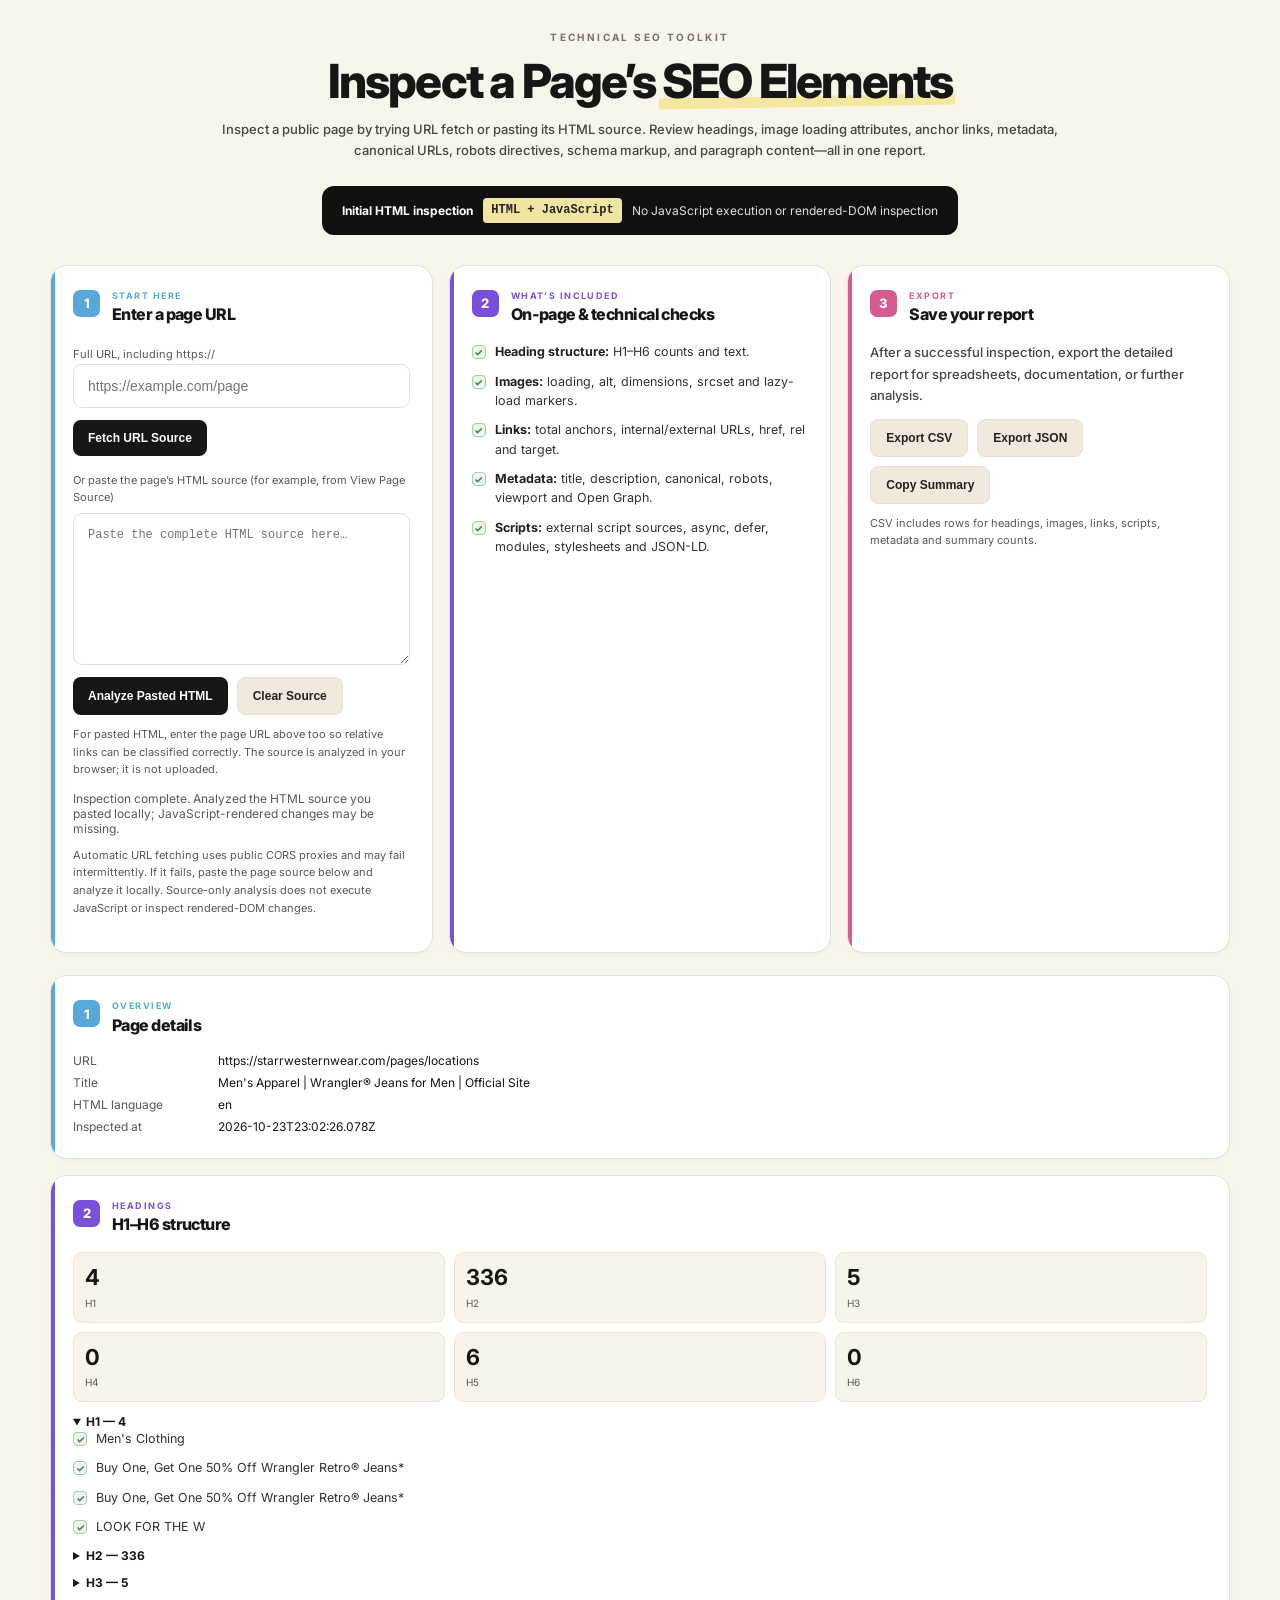
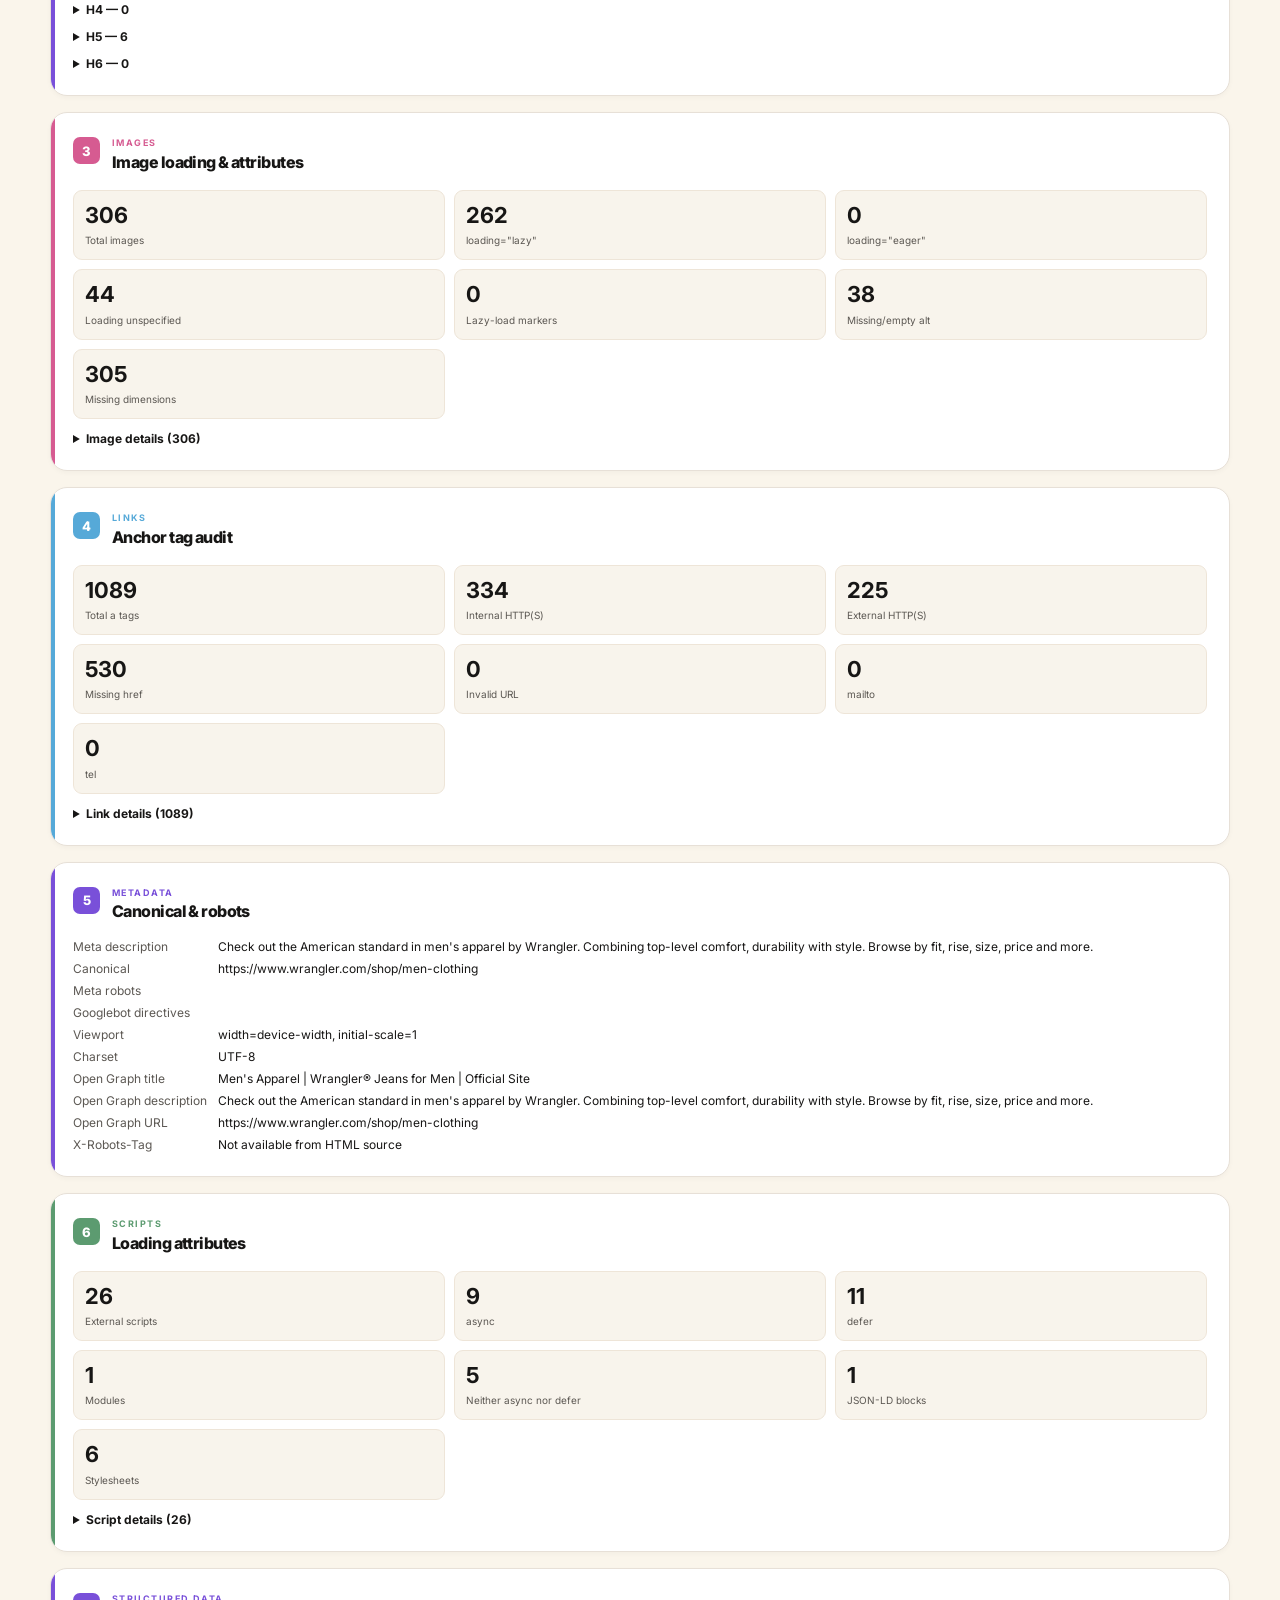
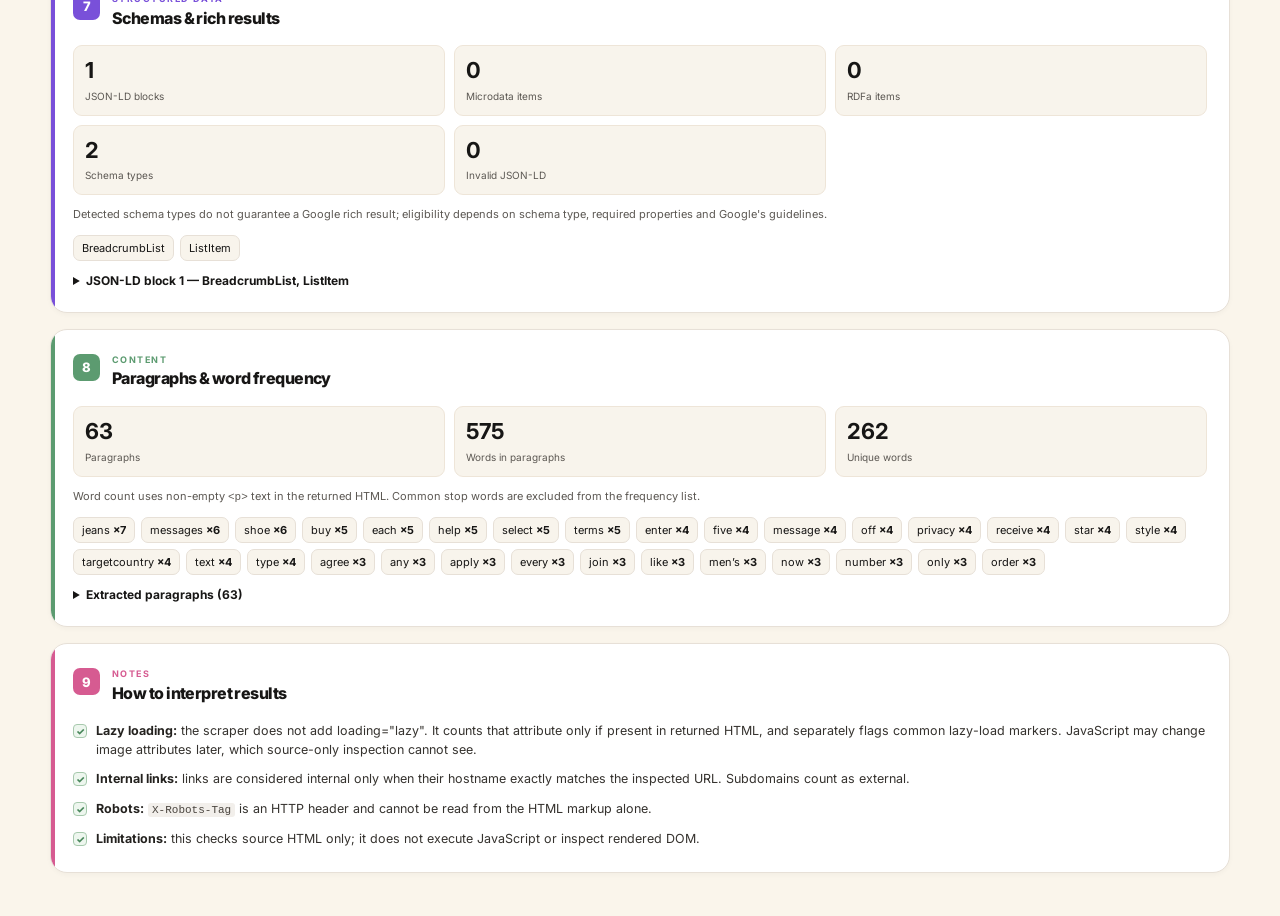
==== seo-page-inspector.html @ e3637156 "Create seo-page-inspector.html" ====
<!doctype html>
<html lang="en">
    <head>
        <meta charset="utf-8" />
        <meta name="viewport" content="width=device-width, initial-scale=1" />
        <link rel="preconnect" href="https://fonts.googleapis.com" />
        <link rel="preconnect" href="https://fonts.gstatic.com" crossorigin="" />
        <link
            href="https://fonts.googleapis.com/css2?family=Inter:wght@400;500;600;700;800&amp;display=swap"
            rel="stylesheet"
        />
        <title>SEO Page Inspector</title>
        <style>
            /* User-provided SEO landing-page styles, adapted for the inspector UI */
            :root {
                --page-bg: #faf5eb;
                --card-bg: #fff;
                --text: #171615;
                --muted: #5c5853;
                --blue: #56a9d8;
                --purple: #7950d9;
                --pink: #d65b91;
                --green: #5c9b70;
                --highlight: #f4e7a0;
                --border: #e7e0d7;
            }
            * {
                box-sizing: border-box;
            }
            body {
                margin: 0;
                background: var(--page-bg);
                color: var(--text);
                font-family: Inter, Arial, Helvetica, sans-serif;
                -webkit-font-smoothing: antialiased;
            }
            a {
                color: inherit;
            }
            .seo-landing {
                width: 100%;
                padding: 30px 24px 44px;
            }
            .seo-container {
                width: 100%;
                max-width: 1180px;
                margin: 0 auto;
            }
            .eyebrow {
                margin: 0 0 10px;
                color: #77716a;
                font-size: 10px;
                font-weight: 700;
                letter-spacing: 2.4px;
                line-height: 1.5;
                text-align: center;
                text-transform: uppercase;
            }
            .hero-title {
                margin: 0;
                font-size: clamp(30px, 4.2vw, 47px);
                font-weight: 800;
                letter-spacing: -1.8px;
                line-height: 1.1;
                text-align: center;
            }
            .hero-title .highlight {
                position: relative;
                display: inline;
                z-index: 0;
                white-space: normal;
            }
            .hero-title .highlight:after {
                position: absolute;
                z-index: -1;
                right: -3px;
                bottom: 2px;
                left: -3px;
                height: 11px;
                background: var(--highlight);
                content: "";
                transform: rotate(-1deg);
            }
            .hero-description {
                max-width: 850px;
                margin: 12px auto 0;
                color: #494540;
                font-size: 13px;
                font-weight: 500;
                line-height: 1.65;
                text-align: center;
            }
            .hero-description strong {
                font-weight: 800;
            }
            .announcement {
                display: flex;
                align-items: center;
                justify-content: center;
                flex-wrap: wrap;
                gap: 10px;
                width: fit-content;
                max-width: 100%;
                margin: 24px auto 30px;
                padding: 12px 20px;
                border-radius: 12px;
                background: #11100f;
                color: #fff;
                font-size: 12px;
                line-height: 1.6;
                text-align: center;
            }
            .announcement code {
                padding: 3px 8px;
                border-radius: 4px;
                background: #f1e5a3;
                color: #26221b;
                font-family: "Courier New", monospace;
                font-size: 12px;
                font-weight: 700;
            }
            .announcement-note {
                color: #e2dfdb;
            }
            .checklist-grid {
                display: grid;
                grid-template-columns: repeat(3, minmax(0, 1fr));
                gap: 16px;
                align-items: stretch;
            }
            .checklist-card {
                position: relative;
                min-width: 0;
                padding: 22px 20px 20px;
                overflow: hidden;
                border: 1px solid var(--border);
                border-radius: 17px;
                background: var(--card-bg);
                box-shadow: 0 2px 5px rgb(45 35 20 / 3%);
            }
            .checklist-card:before {
                position: absolute;
                top: 0;
                bottom: 0;
                left: 0;
                width: 4px;
                background: var(--accent);
                content: "";
            }
            .card-blue {
                --accent: var(--blue);
            }
            .card-purple {
                --accent: var(--purple);
            }
            .card-pink {
                --accent: var(--pink);
            }
            .card-green {
                --accent: var(--green);
            }
            .card-header {
                display: flex;
                align-items: flex-start;
                gap: 12px;
                margin-bottom: 17px;
            }
            .card-number {
                display: flex;
                flex: 0 0 27px;
                align-items: center;
                justify-content: center;
                width: 27px;
                height: 27px;
                border-radius: 7px;
                background: var(--accent);
                color: #fff;
                font-size: 13px;
                font-weight: 800;
            }
            .card-kicker {
                margin: 0 0 3px;
                color: var(--accent);
                font-size: 9px;
                font-weight: 700;
                letter-spacing: 0.16em;
                line-height: 1.3;
                text-transform: uppercase;
            }
            .card-title {
                margin: 0;
                font-size: 16px;
                font-weight: 800;
                letter-spacing: -0.035em;
                line-height: 1.3;
            }
            .checklist {
                display: flex;
                flex-direction: column;
                gap: 10px;
                margin: 0;
                padding: 0;
                list-style: none;
                font-size: 13px;
                line-height: 1.65;
            }
            .checklist li {
                display: grid;
                grid-template-columns: 15px minmax(0, 1fr);
                align-items: start;
                gap: 8px;
                color: #35322e;
                font-size: 12.5px;
                line-height: 1.55;
            }
            .check-icon {
                display: flex;
                align-items: center;
                justify-content: center;
                width: 14px;
                height: 14px;
                margin-top: 3px;
                border: 1px solid #a7c9ad;
                border-radius: 4px;
                background: #edf6ee;
                color: #49875b;
                font-size: 10px;
                font-weight: 800;
                line-height: 1;
            }
            .checklist strong {
                color: #24221f;
                font-weight: 700;
            }
            .checklist code {
                padding: 1px 4px;
                border-radius: 3px;
                background: #f2efeb;
                color: #49443e;
                font-family: "Courier New", monospace;
                font-size: 11px;
                overflow-wrap: anywhere;
            }
            .checklist .subtext {
                color: #66615a;
            }
            input[type="url"] {
                width: 100%;
                min-width: 0;
                padding: 13px 14px;
                border: 1px solid var(--border);
                border-radius: 9px;
                background: #fff;
                color: var(--text);
                font:
                    14px Arial,
                    sans-serif;
            }
            .button-row {
                display: flex;
                flex-wrap: wrap;
                gap: 9px;
                margin-top: 12px;
            }
            button {
                border: 0;
                border-radius: 8px;
                padding: 11px 15px;
                background: #171615;
                color: white;
                font:
                    700 12px Arial,
                    sans-serif;
                cursor: pointer;
            }
            button:hover {
                opacity: 0.88;
            }
            button:disabled {
                opacity: 0.55;
                cursor: wait;
            }
            .button-light {
                background: #f1e9dc;
                color: #25211d;
                border: 1px solid var(--border);
            }
            .status {
                min-height: 22px;
                margin: 12px 0 0;
                color: var(--muted);
                font-size: 12px;
            }
            .status.error {
                color: #a32929;
            }
            .loading-state {
                display: inline-flex;
                align-items: center;
                gap: 3px;
            }
            .loading-dots {
                display: inline-flex;
                gap: 3px;
                margin-left: 3px;
                vertical-align: middle;
            }
            .loading-dots span {
                width: 5px;
                height: 5px;
                border-radius: 50%;
                background: var(--purple);
                animation: dotPulse 1.1s infinite ease-in-out;
            }
            .loading-dots span:nth-child(2) {
                animation-delay: 0.15s;
            }
            .loading-dots span:nth-child(3) {
                animation-delay: 0.3s;
            }
            @keyframes dotPulse {
                0%,
                60%,
                100% {
                    opacity: 0.25;
                    transform: translateY(0);
                }
                30% {
                    opacity: 1;
                    transform: translateY(-3px);
                }
            }
            @media (prefers-reduced-motion: reduce) {
                .loading-dots span {
                    animation: none;
                    opacity: 0.7;
                }
            }
            .results {
                margin-top: 22px;
                display: grid;
                grid-template-columns: minmax(0, 1fr);
                gap: 16px;
            }
            .results .checklist-card {
                width: 100%;
            }
            .metric-grid {
                display: grid;
                grid-template-columns: repeat(3, minmax(0, 1fr));
                gap: 9px;
            }
            .metric {
                padding: 11px;
                border-radius: 9px;
                background: #f8f4ec;
                border: 1px solid #eee5d8;
                min-width: 0;
            }
            .metric strong {
                display: block;
                font-size: 22px;
                line-height: 1.2;
                overflow-wrap: anywhere;
            }
            .metric span {
                font-size: 10px;
                color: var(--muted);
            }
            .kv {
                display: grid;
                grid-template-columns: 135px minmax(0, 1fr);
                gap: 7px 10px;
                margin: 0;
                font-size: 12px;
            }
            .kv dt {
                color: var(--muted);
            }
            .kv dd {
                margin: 0;
                overflow-wrap: anywhere;
            }
            .note {
                color: var(--muted);
                font-size: 11px;
                line-height: 1.6;
            }
            details {
                margin-top: 12px;
            }
            summary {
                cursor: pointer;
                font-size: 12px;
                font-weight: 700;
            }
            .detail-table {
                width: 100%;
                border-collapse: collapse;
                font-size: 11px;
                margin-top: 9px;
            }
            .detail-table th,
            .detail-table td {
                padding: 8px 7px;
                border-bottom: 1px solid var(--border);
                text-align: left;
                vertical-align: top;
                overflow-wrap: anywhere;
            }
            .detail-table th {
                background: #f8f4ec;
            }
            .table-wrap {
                overflow: auto;
                max-height: 420px;
                border: 1px solid var(--border);
                border-radius: 8px;
                margin-top: 8px;
            }
            .detail-table {
                min-width: 720px;
                table-layout: auto;
            }
            .detail-table th,
            .detail-table td {
                min-width: 90px;
            }
            .detail-table th:nth-child(1),
            .detail-table td:nth-child(1) {
                min-width: 44px;
            }
            .detail-table td {
                white-space: normal;
                overflow-wrap: anywhere;
            }
            .wide {
                grid-column: 1/-1;
            }
            .empty {
                color: var(--muted);
                font-size: 12px;
            }
            .word-cloud {
                display: flex;
                flex-wrap: wrap;
                gap: 6px;
                margin: 10px 0;
            }
            .word-chip {
                display: inline-block;
                padding: 5px 8px;
                border: 1px solid var(--border);
                border-radius: 7px;
                background: #f8f4ec;
                font-size: 11px;
            }
            .schema-block {
                margin: 8px 0;
                padding: 10px;
                border-radius: 8px;
                background: #f8f4ec;
                overflow-wrap: anywhere;
            }
            .schema-block pre {
                white-space: pre-wrap;
                overflow-wrap: anywhere;
                font-size: 11px;
                max-height: 320px;
                overflow: auto;
            }
            @media (min-width: 1100px) {
                .checklist-card {
                    padding: 24px 22px;
                }
                .checklist li {
                    font-size: 12.5px;
                }
            }
            @media (max-width: 850px) {
                .seo-landing {
                    padding: 28px 20px 36px;
                }
                .checklist-grid {
                    grid-template-columns: repeat(2, minmax(0, 1fr));
                }
                .card-pink {
                    grid-column: 1/-1;
                }
                .hero-title {
                    letter-spacing: -1px;
                }
            }
            @media (max-width: 560px) {
                .seo-landing {
                    padding: 24px 15px 30px;
                }
                .eyebrow {
                    font-size: 9px;
                    letter-spacing: 1.8px;
                }
                .hero-title {
                    font-size: 32px;
                    letter-spacing: -1.1px;
                    line-height: 1.12;
                }
                .hero-description {
                    font-size: 13px;
                    line-height: 1.7;
                }
                .announcement {
                    width: 100%;
                    margin: 22px auto 24px;
                    padding: 13px 14px;
                    gap: 7px;
                    font-size: 11px;
                }
                .checklist-grid {
                    grid-template-columns: minmax(0, 1fr);
                    gap: 14px;
                }
                .card-pink {
                    grid-column: auto;
                }
                .checklist-card {
                    padding: 20px 18px;
                }
                .card-title {
                    font-size: 16px;
                }
                .checklist li {
                    font-size: 13px;
                }
                .metric-grid {
                    grid-template-columns: repeat(2, minmax(0, 1fr));
                }
                .kv {
                    grid-template-columns: 1fr;
                    gap: 1px;
                }
                .kv dd {
                    margin-bottom: 7px;
                }
            }
            @media (prefers-reduced-motion: reduce) {
                *,
                *:before,
                *:after {
                    scroll-behavior: auto !important;
                    animation-duration: 0.01ms !important;
                    transition-duration: 0.01ms !important;
                }
            }
        </style>
    </head>

    <body>
        <main class="seo-landing">
            <div class="seo-container">
                <header>
                    <p class="eyebrow">Technical SEO Toolkit</p>
                    <h1 class="hero-title">Inspect a Page’s <span class="highlight">SEO Elements</span></h1>
                    <p class="hero-description">
                        Inspect a public page by trying URL fetch or pasting its HTML source. Review headings, image
                        loading attributes, anchor links, metadata, canonical URLs, robots directives, schema markup,
                        and paragraph content—all in one report.
                    </p>
                </header>
                <div class="announcement">
                    <strong>Initial HTML inspection</strong><code>HTML + JavaScript</code
                    ><span class="announcement-note">No JavaScript execution or rendered-DOM inspection</span>
                </div>

                <section class="checklist-grid" aria-label="SEO page inspector">
                    <article class="checklist-card card-blue">
                        <header class="card-header">
                            <span class="card-number">1</span>
                            <div>
                                <p class="card-kicker">Start Here</p>
                                <h2 class="card-title">Enter a page URL</h2>
                            </div>
                        </header>
                        <form id="inspect-form">
                            <label class="note" for="page-url">Full URL, including https://</label>
                            <input id="page-url" type="url" placeholder="https://example.com/page" required="" />
                            <div class="button-row">
                                <button id="inspect-button" type="submit">Fetch URL Source</button>
                            </div>
                            <label class="note" for="source-html" style="display: block; margin-top: 16px"
                                >Or paste the page’s HTML source (for example, from View Page Source)</label
                            >
                            <textarea
                                id="source-html"
                                rows="7"
                                placeholder="Paste the complete HTML source here…"
                                style="
                                    display: block;
                                    width: 100%;
                                    min-width: 0;
                                    margin-top: 6px;
                                    padding: 12px 14px;
                                    border: 1px solid var(--border);
                                    border-radius: 9px;
                                    background: #fff;
                                    color: var(--text);
                                    font:
                                        12px/1.5 &quot;Courier New&quot;,
                                        monospace;
                                    resize: vertical;
                                "
                            ></textarea>
                            <div class="button-row">
                                <button id="analyze-source-button" type="button">Analyze Pasted HTML</button
                                ><button id="clear-source-button" class="button-light" type="button">
                                    Clear Source
                                </button>
                            </div>
                            <p class="note">
                                For pasted HTML, enter the page URL above too so relative links can be classified
                                correctly. The source is analyzed in your browser; it is not uploaded.
                            </p>
                            <p id="status" class="status" role="status" aria-live="polite">
                                Inspection complete. Analyzed the HTML source you pasted locally; JavaScript-rendered
                                changes may be missing.
                            </p>
                        </form>
                        <p class="note">
                            Automatic URL fetching uses public CORS proxies and may fail intermittently. If it fails,
                            paste the page source below and analyze it locally. Source-only analysis does not execute
                            JavaScript or inspect rendered-DOM changes.
                        </p>
                    </article>

                    <article class="checklist-card card-purple">
                        <header class="card-header">
                            <span class="card-number">2</span>
                            <div>
                                <p class="card-kicker">What’s Included</p>
                                <h2 class="card-title">On-page &amp; technical checks</h2>
                            </div>
                        </header>
                        <ul class="checklist">
                            <li>
                                <span class="check-icon" aria-hidden="true">✓</span
                                ><span><strong>Heading structure:</strong> H1–H6 counts and text.</span>
                            </li>
                            <li>
                                <span class="check-icon" aria-hidden="true">✓</span
                                ><span
                                    ><strong>Images:</strong> loading, alt, dimensions, srcset and lazy-load
                                    markers.</span
                                >
                            </li>
                            <li>
                                <span class="check-icon" aria-hidden="true">✓</span
                                ><span
                                    ><strong>Links:</strong> total anchors, internal/external URLs, href, rel and
                                    target.</span
                                >
                            </li>
                            <li>
                                <span class="check-icon" aria-hidden="true">✓</span
                                ><span
                                    ><strong>Metadata:</strong> title, description, canonical, robots, viewport and Open
                                    Graph.</span
                                >
                            </li>
                            <li>
                                <span class="check-icon" aria-hidden="true">✓</span
                                ><span
                                    ><strong>Scripts:</strong> external script sources, async, defer, modules,
                                    stylesheets and JSON-LD.</span
                                >
                            </li>
                        </ul>
                    </article>

                    <article class="checklist-card card-pink">
                        <header class="card-header">
                            <span class="card-number">3</span>
                            <div>
                                <p class="card-kicker">Export</p>
                                <h2 class="card-title">Save your report</h2>
                            </div>
                        </header>
                        <p class="hero-description" style="text-align: left; margin: 0; max-width: none">
                            After a successful inspection, export the detailed report for spreadsheets, documentation,
                            or further analysis.
                        </p>
                        <div class="button-row">
                            <button id="export-csv" class="button-light" type="button">Export CSV</button
                            ><button id="export-json" class="button-light" type="button">Export JSON</button
                            ><button id="copy-summary" class="button-light" type="button">Copy Summary</button>
                        </div>
                        <p class="note">
                            CSV includes rows for headings, images, links, scripts, metadata and summary counts.
                        </p>
                    </article>
                </section>

                <section id="results" class="results checklist-grid" aria-label="Inspection results">
                    <article class="checklist-card card-blue">
                        <header class="card-header">
                            <span class="card-number">1</span>
                            <div>
                                <p class="card-kicker">Overview</p>
                                <h2 class="card-title">Page details</h2>
                            </div>
                        </header>
                        <dl class="kv">
                            <dt>URL</dt>
                            <dd>https://starrwesternwear.com/pages/locations</dd>
                            <dt>Title</dt>
                            <dd>Men's Apparel | Wrangler® Jeans for Men | Official Site</dd>
                            <dt>HTML language</dt>
                            <dd>en</dd>
                            <dt>Inspected at</dt>
                            <dd>2026-10-23T23:02:26.078Z</dd>
                        </dl>
                    </article>
                    <article class="checklist-card card-purple">
                        <header class="card-header">
                            <span class="card-number">2</span>
                            <div>
                                <p class="card-kicker">Headings</p>
                                <h2 class="card-title">H1–H6 structure</h2>
                            </div>
                        </header>
                        <div class="metric-grid">
                            <div class="metric"><strong>4</strong><span>H1</span></div>
                            <div class="metric"><strong>336</strong><span>H2</span></div>
                            <div class="metric"><strong>5</strong><span>H3</span></div>
                            <div class="metric"><strong>0</strong><span>H4</span></div>
                            <div class="metric"><strong>6</strong><span>H5</span></div>
                            <div class="metric"><strong>0</strong><span>H6</span></div>
                        </div>
                        <details open="">
                            <summary>H1 — 4</summary>
                            <ul class="checklist">
                                <li><span class="check-icon" aria-hidden="true">✓</span><span>Men's Clothing</span></li>
                                <li>
                                    <span class="check-icon" aria-hidden="true">✓</span
                                    ><span>Buy One, Get One 50% Off Wrangler Retro® Jeans*</span>
                                </li>
                                <li>
                                    <span class="check-icon" aria-hidden="true">✓</span
                                    ><span>Buy One, Get One 50% Off Wrangler Retro® Jeans*</span>
                                </li>
                                <li><span class="check-icon" aria-hidden="true">✓</span><span>LOOK FOR THE W</span></li>
                            </ul>
                        </details>
                        <details>
                            <summary>H2 — 336</summary>
                            <ul class="checklist">
                                <li>
                                    <span class="check-icon" aria-hidden="true">✓</span><span>Change Location</span>
                                </li>
                                <li>
                                    <span class="check-icon" aria-hidden="true">✓</span><span>Select Location</span>
                                </li>
                                <li>
                                    <span class="check-icon" aria-hidden="true">✓</span><span>Change Location</span>
                                </li>
                                <li>
                                    <span class="check-icon" aria-hidden="true">✓</span
                                    ><span>Welcome Back! * Required</span>
                                </li>
                                <li>
                                    <span class="check-icon" aria-hidden="true">✓</span
                                    ><span>CHECK ORDER * Required</span>
                                </li>
                                <li>
                                    <span class="check-icon" aria-hidden="true">✓</span
                                    ><span>GET FREE SHIPPING ON YOUR NEXT ORDER $49+*</span>
                                </li>
                                <li><span class="check-icon" aria-hidden="true">✓</span><span>GIFTS</span></li>
                                <li>
                                    <span class="check-icon" aria-hidden="true">✓</span
                                    ><span>FEATURED HOLIDAY COLLECTIONS</span>
                                </li>
                                <li><span class="check-icon" aria-hidden="true">✓</span><span>Sherpa Gifts</span></li>
                                <li><span class="check-icon" aria-hidden="true">✓</span><span>Cozy Gifts</span></li>
                                <li>
                                    <span class="check-icon" aria-hidden="true">✓</span><span>Party Ready Styles</span>
                                </li>
                                <li>
                                    <span class="check-icon" aria-hidden="true">✓</span><span>Holiday at Home</span>
                                </li>
                                <li><span class="check-icon" aria-hidden="true">✓</span><span>Footwear Gifts</span></li>
                                <li>
                                    <span class="check-icon" aria-hidden="true">✓</span><span>Only at Wrangler</span>
                                </li>
                                <li>
                                    <span class="check-icon" aria-hidden="true">✓</span
                                    ><span>Limited Edition Collabs</span>
                                </li>
                                <li>
                                    <span class="check-icon" aria-hidden="true">✓</span><span>Iconic Denim Gifts</span>
                                </li>
                                <li><span class="check-icon" aria-hidden="true">✓</span><span>BY RECIPIENT</span></li>
                                <li><span class="check-icon" aria-hidden="true">✓</span><span>Gifts For Him</span></li>
                                <li><span class="check-icon" aria-hidden="true">✓</span><span>Gifts For Her</span></li>
                                <li><span class="check-icon" aria-hidden="true">✓</span><span>Gifts For Kids</span></li>
                                <li><span class="check-icon" aria-hidden="true">✓</span><span>BY PRICE</span></li>
                                <li><span class="check-icon" aria-hidden="true">✓</span><span>Under $25</span></li>
                                <li><span class="check-icon" aria-hidden="true">✓</span><span>Under $50</span></li>
                                <li><span class="check-icon" aria-hidden="true">✓</span><span>Under $100</span></li>
                                <li>
                                    <span class="check-icon" aria-hidden="true">✓</span><span>Stocking Stuffers</span>
                                </li>
                                <li><span class="check-icon" aria-hidden="true">✓</span><span>THE GIFT GUIDE</span></li>
                                <li><span class="check-icon" aria-hidden="true">✓</span><span>THE GIFT GUIDE</span></li>
                                <li><span class="check-icon" aria-hidden="true">✓</span><span>NEW</span></li>
                                <li><span class="check-icon" aria-hidden="true">✓</span><span>NEW ARRIVALS</span></li>
                                <li><span class="check-icon" aria-hidden="true">✓</span><span>Men</span></li>
                                <li><span class="check-icon" aria-hidden="true">✓</span><span>Women</span></li>
                                <li><span class="check-icon" aria-hidden="true">✓</span><span>Kids</span></li>
                                <li>
                                    <span class="check-icon" aria-hidden="true">✓</span
                                    ><span>Home Goods &amp; Accessories</span>
                                </li>
                                <li>
                                    <span class="check-icon" aria-hidden="true">✓</span><span>Online Exclusives</span>
                                </li>
                                <li><span class="check-icon" aria-hidden="true">✓</span><span>COLLABS</span></li>
                                <li>
                                    <span class="check-icon" aria-hidden="true">✓</span
                                    ><span>Lainey Wilson x Wrangler</span>
                                </li>
                                <li><span class="check-icon" aria-hidden="true">✓</span><span>Wrangler x ROA</span></li>
                                <li>
                                    <span class="check-icon" aria-hidden="true">✓</span
                                    ><span>Wrangler x Imogene + Willie</span>
                                </li>
                                <li>
                                    <span class="check-icon" aria-hidden="true">✓</span
                                    ><span>Wrangler x LoveShackFancy</span>
                                </li>
                                <li><span class="check-icon" aria-hidden="true">✓</span><span>COLLECTIONS</span></li>
                                <li>
                                    <span class="check-icon" aria-hidden="true">✓</span><span>Family Outfitting</span>
                                </li>
                                <li><span class="check-icon" aria-hidden="true">✓</span><span>Cowboy Cut</span></li>
                                <li><span class="check-icon" aria-hidden="true">✓</span><span>Wrangler Retro</span></li>
                                <li><span class="check-icon" aria-hidden="true">✓</span><span>20X Jeans</span></li>
                                <li><span class="check-icon" aria-hidden="true">✓</span><span>BESPOKE Jeans</span></li>
                                <li><span class="check-icon" aria-hidden="true">✓</span><span>DISCOVER</span></li>
                                <li>
                                    <span class="check-icon" aria-hidden="true">✓</span><span>Cold Weather Styles</span>
                                </li>
                                <li><span class="check-icon" aria-hidden="true">✓</span><span>Game Day Style</span></li>
                                <li>
                                    <span class="check-icon" aria-hidden="true">✓</span><span>Wrangler Blue Bell</span>
                                </li>
                                <li><span class="check-icon" aria-hidden="true">✓</span><span>Sherpa Styles</span></li>
                                <li>
                                    <span class="check-icon" aria-hidden="true">✓</span><span>Corduroy Styles</span>
                                </li>
                                <li><span class="check-icon" aria-hidden="true">✓</span><span>New Footwear</span></li>
                                <li>
                                    <span class="check-icon" aria-hidden="true">✓</span
                                    ><span>Toughlite Technology</span>
                                </li>
                                <li>
                                    <span class="check-icon" aria-hidden="true">✓</span
                                    ><span>LAINEY WILSON X WRANGLER</span>
                                </li>
                                <li>
                                    <span class="check-icon" aria-hidden="true">✓</span
                                    ><span>LAINEY WILSON X WRANGLER</span>
                                </li>
                                <li><span class="check-icon" aria-hidden="true">✓</span><span>JEANS</span></li>
                                <li><span class="check-icon" aria-hidden="true">✓</span><span>MEN'S JEANS</span></li>
                                <li><span class="check-icon" aria-hidden="true">✓</span><span>Cowboy Cut</span></li>
                                <li><span class="check-icon" aria-hidden="true">✓</span><span>Five Star</span></li>
                                <li><span class="check-icon" aria-hidden="true">✓</span><span>Bootcut</span></li>
                                <li><span class="check-icon" aria-hidden="true">✓</span><span>Relaxed</span></li>
                                <li>
                                    <span class="check-icon" aria-hidden="true">✓</span><span>Slim &amp; Tapered</span>
                                </li>
                                <li>
                                    <span class="check-icon" aria-hidden="true">✓</span
                                    ><span>Original &amp; Regular</span>
                                </li>
                                <li><span class="check-icon" aria-hidden="true">✓</span><span>Straight</span></li>
                                <li><span class="check-icon" aria-hidden="true">✓</span><span>Work</span></li>
                                <li><span class="check-icon" aria-hidden="true">✓</span><span>20X</span></li>
                                <li><span class="check-icon" aria-hidden="true">✓</span><span>Retro</span></li>
                                <li><span class="check-icon" aria-hidden="true">✓</span><span>Western</span></li>
                                <li><span class="check-icon" aria-hidden="true">✓</span><span>WOMEN'S JEANS</span></li>
                                <li>
                                    <span class="check-icon" aria-hidden="true">✓</span><span>Flare &amp; Trouser</span>
                                </li>
                                <li><span class="check-icon" aria-hidden="true">✓</span><span>Bootcut</span></li>
                                <li><span class="check-icon" aria-hidden="true">✓</span><span>Straight</span></li>
                                <li>
                                    <span class="check-icon" aria-hidden="true">✓</span><span>Slim &amp; Skinny</span>
                                </li>
                                <li><span class="check-icon" aria-hidden="true">✓</span><span>Wide Leg</span></li>
                                <li><span class="check-icon" aria-hidden="true">✓</span><span>High Rise</span></li>
                                <li><span class="check-icon" aria-hidden="true">✓</span><span>Stretch</span></li>
                                <li>
                                    <span class="check-icon" aria-hidden="true">✓</span
                                    ><span>Overalls &amp; Jumpsuits</span>
                                </li>
                                <li><span class="check-icon" aria-hidden="true">✓</span><span>Retro</span></li>
                                <li><span class="check-icon" aria-hidden="true">✓</span><span>Western</span></li>
                                <li><span class="check-icon" aria-hidden="true">✓</span><span>Extended Sizes</span></li>
                                <li><span class="check-icon" aria-hidden="true">✓</span><span>FEATURED</span></li>
                                <li><span class="check-icon" aria-hidden="true">✓</span><span>BESPOKE Jeans</span></li>
                                <li><span class="check-icon" aria-hidden="true">✓</span><span>Selvedge Denim</span></li>
                                <li>
                                    <span class="check-icon" aria-hidden="true">✓</span
                                    ><span>Super Wrangler Jeans</span>
                                </li>
                                <li>
                                    <span class="check-icon" aria-hidden="true">✓</span><span>Wrangler Blue Bell</span>
                                </li>
                                <li><span class="check-icon" aria-hidden="true">✓</span><span>Best Sellers</span></li>
                                <li>
                                    <span class="check-icon" aria-hidden="true">✓</span
                                    ><span>SHOP ALL MEN'S DENIM</span>
                                </li>
                                <li>
                                    <span class="check-icon" aria-hidden="true">✓</span
                                    ><span>SHOP ALL WOMEN'S DENIM</span>
                                </li>
                                <li><span class="check-icon" aria-hidden="true">✓</span><span>Shop Now</span></li>
                                <li><span class="check-icon" aria-hidden="true">✓</span><span>Shop Now</span></li>
                                <li><span class="check-icon" aria-hidden="true">✓</span><span>MEN</span></li>
                                <li><span class="check-icon" aria-hidden="true">✓</span><span>JEANS</span></li>
                                <li><span class="check-icon" aria-hidden="true">✓</span><span>Bootcut</span></li>
                                <li>
                                    <span class="check-icon" aria-hidden="true">✓</span
                                    ><span>Original &amp; Regular</span>
                                </li>
                                <li><span class="check-icon" aria-hidden="true">✓</span><span>Relaxed</span></li>
                                <li>
                                    <span class="check-icon" aria-hidden="true">✓</span><span>Slim &amp; Tapered</span>
                                </li>
                                <li><span class="check-icon" aria-hidden="true">✓</span><span>Straight</span></li>
                                <li><span class="check-icon" aria-hidden="true">✓</span><span>Cowboy Cut</span></li>
                                <li><span class="check-icon" aria-hidden="true">✓</span><span>Retro</span></li>
                                <li><span class="check-icon" aria-hidden="true">✓</span><span>PANTS</span></li>
                                <li><span class="check-icon" aria-hidden="true">✓</span><span>Cargo</span></li>
                                <li><span class="check-icon" aria-hidden="true">✓</span><span>Casuals</span></li>
                                <li><span class="check-icon" aria-hidden="true">✓</span><span>Carpenter</span></li>
                                <li><span class="check-icon" aria-hidden="true">✓</span><span>SHIRTS</span></li>
                                <li><span class="check-icon" aria-hidden="true">✓</span><span>Denim Shirts</span></li>
                                <li><span class="check-icon" aria-hidden="true">✓</span><span>Western Snaps</span></li>
                                <li><span class="check-icon" aria-hidden="true">✓</span><span>Button-Downs</span></li>
                                <li><span class="check-icon" aria-hidden="true">✓</span><span>Performance</span></li>
                                <li><span class="check-icon" aria-hidden="true">✓</span><span>Flannel</span></li>
                                <li>
                                    <span class="check-icon" aria-hidden="true">✓</span
                                    ><span>T-Shirts &amp; Henleys</span>
                                </li>
                                <li>
                                    <span class="check-icon" aria-hidden="true">✓</span
                                    ><span>Sweatshirts &amp; Hoodies</span>
                                </li>
                                <li>
                                    <span class="check-icon" aria-hidden="true">✓</span
                                    ><span>JACKETS &amp; OUTERWEAR</span>
                                </li>
                                <li><span class="check-icon" aria-hidden="true">✓</span><span>Denim Jackets</span></li>
                                <li><span class="check-icon" aria-hidden="true">✓</span><span>Lined Jackets</span></li>
                                <li><span class="check-icon" aria-hidden="true">✓</span><span>Vests</span></li>
                                <li><span class="check-icon" aria-hidden="true">✓</span><span>SHORTS</span></li>
                                <li>
                                    <span class="check-icon" aria-hidden="true">✓</span><span>THE GRAPHIC SHOP</span>
                                </li>
                                <li><span class="check-icon" aria-hidden="true">✓</span><span>WORKWEAR</span></li>
                                <li><span class="check-icon" aria-hidden="true">✓</span><span>OUTDOOR</span></li>
                                <li><span class="check-icon" aria-hidden="true">✓</span><span>ACCESSORIES</span></li>
                                <li>
                                    <span class="check-icon" aria-hidden="true">✓</span><span>Belts &amp; Buckles</span>
                                </li>
                                <li><span class="check-icon" aria-hidden="true">✓</span><span>Hats</span></li>
                                <li><span class="check-icon" aria-hidden="true">✓</span><span>Wallets</span></li>
                                <li><span class="check-icon" aria-hidden="true">✓</span><span>Socks</span></li>
                                <li><span class="check-icon" aria-hidden="true">✓</span><span>BOOTS</span></li>
                                <li><span class="check-icon" aria-hidden="true">✓</span><span>SHOES</span></li>
                                <li><span class="check-icon" aria-hidden="true">✓</span><span>PAJAMAS</span></li>
                                <li><span class="check-icon" aria-hidden="true">✓</span><span>NEW ARRIVALS</span></li>
                                <li><span class="check-icon" aria-hidden="true">✓</span><span>FEATURED</span></li>
                                <li>
                                    <span class="check-icon" aria-hidden="true">✓</span
                                    ><span>Wrangler x Imogene + Willie</span>
                                </li>
                                <li><span class="check-icon" aria-hidden="true">✓</span><span>Wrangler x ROA</span></li>
                                <li>
                                    <span class="check-icon" aria-hidden="true">✓</span><span>Cold Weather Styles</span>
                                </li>
                                <li><span class="check-icon" aria-hidden="true">✓</span><span>Sherpa Styles</span></li>
                                <li><span class="check-icon" aria-hidden="true">✓</span><span>Game Day Style</span></li>
                                <li>
                                    <span class="check-icon" aria-hidden="true">✓</span><span>Bundle &amp; Save</span>
                                </li>
                                <li><span class="check-icon" aria-hidden="true">✓</span><span>Cowboy Cut</span></li>
                                <li>
                                    <span class="check-icon" aria-hidden="true">✓</span><span>Best of Wrangler</span>
                                </li>
                                <li><span class="check-icon" aria-hidden="true">✓</span><span>BIG &amp; TALL</span></li>
                                <li><span class="check-icon" aria-hidden="true">✓</span><span>SHOP ALL MEN</span></li>
                                <li><span class="check-icon" aria-hidden="true">✓</span><span>Shop Now</span></li>
                                <li><span class="check-icon" aria-hidden="true">✓</span><span>Shop Now</span></li>
                                <li><span class="check-icon" aria-hidden="true">✓</span><span>WOMEN</span></li>
                                <li><span class="check-icon" aria-hidden="true">✓</span><span>JEANS</span></li>
                                <li><span class="check-icon" aria-hidden="true">✓</span><span>Bootcut</span></li>
                                <li>
                                    <span class="check-icon" aria-hidden="true">✓</span><span>Flare &amp; Trouser</span>
                                </li>
                                <li><span class="check-icon" aria-hidden="true">✓</span><span>Wide Leg</span></li>
                                <li><span class="check-icon" aria-hidden="true">✓</span><span>Straight</span></li>
                                <li><span class="check-icon" aria-hidden="true">✓</span><span>High Rise</span></li>
                                <li><span class="check-icon" aria-hidden="true">✓</span><span>Mid Rise</span></li>
                                <li><span class="check-icon" aria-hidden="true">✓</span><span>BESPOKE</span></li>
                                <li><span class="check-icon" aria-hidden="true">✓</span><span>Retro</span></li>
                                <li><span class="check-icon" aria-hidden="true">✓</span><span>TOPS</span></li>
                                <li>
                                    <span class="check-icon" aria-hidden="true">✓</span><span>Tees &amp; Tanks</span>
                                </li>
                                <li>
                                    <span class="check-icon" aria-hidden="true">✓</span
                                    ><span>Snaps &amp; Button Downs</span>
                                </li>
                                <li><span class="check-icon" aria-hidden="true">✓</span><span>Denim Shirts</span></li>
                                <li>
                                    <span class="check-icon" aria-hidden="true">✓</span
                                    ><span>Sweaters &amp; Hoodies</span>
                                </li>
                                <li>
                                    <span class="check-icon" aria-hidden="true">✓</span
                                    ><span>DRESSES &amp; JUMPSUITS</span>
                                </li>
                                <li>
                                    <span class="check-icon" aria-hidden="true">✓</span><span>THE GRAPHIC SHOP</span>
                                </li>
                                <li>
                                    <span class="check-icon" aria-hidden="true">✓</span
                                    ><span>JACKETS &amp; OUTERWEAR</span>
                                </li>
                                <li><span class="check-icon" aria-hidden="true">✓</span><span>Denim Jackets</span></li>
                                <li><span class="check-icon" aria-hidden="true">✓</span><span>Sherpa Jackets</span></li>
                                <li>
                                    <span class="check-icon" aria-hidden="true">✓</span><span>SHORTS &amp; SKIRTS</span>
                                </li>
                                <li><span class="check-icon" aria-hidden="true">✓</span><span>WORKWEAR</span></li>
                                <li><span class="check-icon" aria-hidden="true">✓</span><span>ACCESSORIES</span></li>
                                <li>
                                    <span class="check-icon" aria-hidden="true">✓</span><span>Bags &amp; Wallets</span>
                                </li>
                                <li><span class="check-icon" aria-hidden="true">✓</span><span>Hats</span></li>
                                <li>
                                    <span class="check-icon" aria-hidden="true">✓</span><span>Belts &amp; Buckles</span>
                                </li>
                                <li><span class="check-icon" aria-hidden="true">✓</span><span>Jewelry</span></li>
                                <li><span class="check-icon" aria-hidden="true">✓</span><span>Socks</span></li>
                                <li><span class="check-icon" aria-hidden="true">✓</span><span>Tech</span></li>
                                <li><span class="check-icon" aria-hidden="true">✓</span><span>BOOTS</span></li>
                                <li><span class="check-icon" aria-hidden="true">✓</span><span>SHOES</span></li>
                                <li><span class="check-icon" aria-hidden="true">✓</span><span>PAJAMAS</span></li>
                                <li><span class="check-icon" aria-hidden="true">✓</span><span>FRAGRANCE</span></li>
                                <li><span class="check-icon" aria-hidden="true">✓</span><span>NEW ARRIVALS</span></li>
                                <li>
                                    <span class="check-icon" aria-hidden="true">✓</span
                                    ><span>LAINEY WILSON x WRANGLER</span>
                                </li>
                                <li><span class="check-icon" aria-hidden="true">✓</span><span>FEATURED</span></li>
                                <li>
                                    <span class="check-icon" aria-hidden="true">✓</span
                                    ><span>Wrangler x Imogene + Willie</span>
                                </li>
                                <li>
                                    <span class="check-icon" aria-hidden="true">✓</span><span>Cold Weather Styles</span>
                                </li>
                                <li><span class="check-icon" aria-hidden="true">✓</span><span>Sherpa Styles</span></li>
                                <li><span class="check-icon" aria-hidden="true">✓</span><span>Game Day Style</span></li>
                                <li><span class="check-icon" aria-hidden="true">✓</span><span>BESPOKE Jeans</span></li>
                                <li>
                                    <span class="check-icon" aria-hidden="true">✓</span
                                    ><span>Trending: Animal Prints</span>
                                </li>
                                <li>
                                    <span class="check-icon" aria-hidden="true">✓</span><span>Best of Wrangler</span>
                                </li>
                                <li><span class="check-icon" aria-hidden="true">✓</span><span>SHOP ALL WOMEN</span></li>
                                <li><span class="check-icon" aria-hidden="true">✓</span><span>Shop Now</span></li>
                                <li><span class="check-icon" aria-hidden="true">✓</span><span>Shop Now</span></li>
                                <li><span class="check-icon" aria-hidden="true">✓</span><span>KIDS</span></li>
                                <li><span class="check-icon" aria-hidden="true">✓</span><span>NEW ARRIVALS</span></li>
                                <li><span class="check-icon" aria-hidden="true">✓</span><span>BOYS</span></li>
                                <li><span class="check-icon" aria-hidden="true">✓</span><span>GIRLS</span></li>
                                <li>
                                    <span class="check-icon" aria-hidden="true">✓</span><span>BABY &amp; TODDLER</span>
                                </li>
                                <li><span class="check-icon" aria-hidden="true">✓</span><span>ACCESSORIES</span></li>
                                <li>
                                    <span class="check-icon" aria-hidden="true">✓</span><span>FAMILY OUTFITTING</span>
                                </li>
                                <li><span class="check-icon" aria-hidden="true">✓</span><span>SHOP ALL KIDS</span></li>
                                <li>
                                    <span class="check-icon" aria-hidden="true">✓</span
                                    ><span>LAINEY WILSON X WRANGLER</span>
                                </li>
                                <li>
                                    <span class="check-icon" aria-hidden="true">✓</span
                                    ><span>LAINEY WILSON X WRANGLER</span>
                                </li>
                                <li><span class="check-icon" aria-hidden="true">✓</span><span>WESTERN</span></li>
                                <li><span class="check-icon" aria-hidden="true">✓</span><span>MEN</span></li>
                                <li><span class="check-icon" aria-hidden="true">✓</span><span>Jeans</span></li>
                                <li><span class="check-icon" aria-hidden="true">✓</span><span>Shirts</span></li>
                                <li><span class="check-icon" aria-hidden="true">✓</span><span>Jackets</span></li>
                                <li><span class="check-icon" aria-hidden="true">✓</span><span>WOMEN</span></li>
                                <li><span class="check-icon" aria-hidden="true">✓</span><span>Jeans</span></li>
                                <li><span class="check-icon" aria-hidden="true">✓</span><span>Shirts</span></li>
                                <li><span class="check-icon" aria-hidden="true">✓</span><span>Jackets</span></li>
                                <li><span class="check-icon" aria-hidden="true">✓</span><span>FOOTWEAR</span></li>
                                <li><span class="check-icon" aria-hidden="true">✓</span><span>Western Boots</span></li>
                                <li><span class="check-icon" aria-hidden="true">✓</span><span>Men's Boots</span></li>
                                <li><span class="check-icon" aria-hidden="true">✓</span><span>Women's Boots</span></li>
                                <li>
                                    <span class="check-icon" aria-hidden="true">✓</span
                                    ><span>TUCKER WETMORE'S PICKS</span>
                                </li>
                                <li>
                                    <span class="check-icon" aria-hidden="true">✓</span
                                    ><span>TOUGHLITE TECHNOLOGY</span>
                                </li>
                                <li>
                                    <span class="check-icon" aria-hidden="true">✓</span
                                    ><span>LAINEY WILSON x WRANGLER</span>
                                </li>
                                <li>
                                    <span class="check-icon" aria-hidden="true">✓</span
                                    ><span>FEATURED COLLECTIONS</span>
                                </li>
                                <li><span class="check-icon" aria-hidden="true">✓</span><span>George Strait</span></li>
                                <li><span class="check-icon" aria-hidden="true">✓</span><span>Cody Johnson</span></li>
                                <li><span class="check-icon" aria-hidden="true">✓</span><span>Cowboy Cut</span></li>
                                <li><span class="check-icon" aria-hidden="true">✓</span><span>Wrangler Retro</span></li>
                                <li><span class="check-icon" aria-hidden="true">✓</span><span>BESPOKE Jeans</span></li>
                                <li>
                                    <span class="check-icon" aria-hidden="true">✓</span
                                    ><span>Wrangler Riding Jean</span>
                                </li>
                                <li><span class="check-icon" aria-hidden="true">✓</span><span>RODEO</span></li>
                                <li><span class="check-icon" aria-hidden="true">✓</span><span>Men's Rodeo</span></li>
                                <li><span class="check-icon" aria-hidden="true">✓</span><span>Women's Rodeo</span></li>
                                <li>
                                    <span class="check-icon" aria-hidden="true">✓</span
                                    ><span>Party Ready at Wrangler NFR</span>
                                </li>
                                <li>
                                    <span class="check-icon" aria-hidden="true">✓</span><span>SHOP ALL WESTERN</span>
                                </li>
                                <li><span class="check-icon" aria-hidden="true">✓</span><span>Shop Now</span></li>
                                <li><span class="check-icon" aria-hidden="true">✓</span><span>Shop Now</span></li>
                                <li><span class="check-icon" aria-hidden="true">✓</span><span>WORK</span></li>
                                <li><span class="check-icon" aria-hidden="true">✓</span><span>MEN'S WORK</span></li>
                                <li>
                                    <span class="check-icon" aria-hidden="true">✓</span><span>Jeans &amp; Pants</span>
                                </li>
                                <li><span class="check-icon" aria-hidden="true">✓</span><span>Shirts</span></li>
                                <li><span class="check-icon" aria-hidden="true">✓</span><span>Shorts</span></li>
                                <li>
                                    <span class="check-icon" aria-hidden="true">✓</span
                                    ><span>Jackets &amp; Outerwear</span>
                                </li>
                                <li><span class="check-icon" aria-hidden="true">✓</span><span>WOMEN'S WORK</span></li>
                                <li><span class="check-icon" aria-hidden="true">✓</span><span>Bottoms</span></li>
                                <li><span class="check-icon" aria-hidden="true">✓</span><span>Tops</span></li>
                                <li><span class="check-icon" aria-hidden="true">✓</span><span>FOOTWEAR</span></li>
                                <li><span class="check-icon" aria-hidden="true">✓</span><span>Work Boots</span></li>
                                <li><span class="check-icon" aria-hidden="true">✓</span><span>Men's Boots</span></li>
                                <li><span class="check-icon" aria-hidden="true">✓</span><span>Women's Boots</span></li>
                                <li><span class="check-icon" aria-hidden="true">✓</span><span>RIGGS WORKWEAR</span></li>
                                <li>
                                    <span class="check-icon" aria-hidden="true">✓</span><span>FR FLAME RESISTANT</span>
                                </li>
                                <li>
                                    <span class="check-icon" aria-hidden="true">✓</span><span>BUNDLE &amp; SAVE</span>
                                </li>
                                <li>
                                    <span class="check-icon" aria-hidden="true">✓</span><span>SHOP WORKWEAR SALE</span>
                                </li>
                                <li>
                                    <span class="check-icon" aria-hidden="true">✓</span><span>SHOP WORK BOOTS</span>
                                </li>
                                <li>
                                    <span class="check-icon" aria-hidden="true">✓</span><span>SHOP WORK BOOTS</span>
                                </li>
                                <li><span class="check-icon" aria-hidden="true">✓</span><span>OUTDOOR</span></li>
                                <li><span class="check-icon" aria-hidden="true">✓</span><span>MEN'S OUTDOOR</span></li>
                                <li><span class="check-icon" aria-hidden="true">✓</span><span>Pants</span></li>
                                <li><span class="check-icon" aria-hidden="true">✓</span><span>Shirts</span></li>
                                <li><span class="check-icon" aria-hidden="true">✓</span><span>Shorts</span></li>
                                <li>
                                    <span class="check-icon" aria-hidden="true">✓</span
                                    ><span>TUCKER WETMORE'S PICKS</span>
                                </li>
                                <li>
                                    <span class="check-icon" aria-hidden="true">✓</span><span>ALL TERRAIN GEAR</span>
                                </li>
                                <li>
                                    <span class="check-icon" aria-hidden="true">✓</span><span>SHOP ALL OUTDOOR</span>
                                </li>
                                <li>
                                    <span class="check-icon" aria-hidden="true">✓</span
                                    ><span>SHOP ALL TERRAIN GEAR</span>
                                </li>
                                <li>
                                    <span class="check-icon" aria-hidden="true">✓</span
                                    ><span>SHOP ALL TERRAIN GEAR</span>
                                </li>
                                <li>
                                    <span class="check-icon" aria-hidden="true">✓</span
                                    ><span>HOME &amp; ACCESSORIES</span>
                                </li>
                                <li><span class="check-icon" aria-hidden="true">✓</span><span>ACCESSORIES</span></li>
                                <li>
                                    <span class="check-icon" aria-hidden="true">✓</span><span>Bags &amp; Wallets</span>
                                </li>
                                <li>
                                    <span class="check-icon" aria-hidden="true">✓</span><span>Belts &amp; Buckles</span>
                                </li>
                                <li><span class="check-icon" aria-hidden="true">✓</span><span>Hats</span></li>
                                <li><span class="check-icon" aria-hidden="true">✓</span><span>Socks</span></li>
                                <li><span class="check-icon" aria-hidden="true">✓</span><span>Jewelry</span></li>
                                <li><span class="check-icon" aria-hidden="true">✓</span><span>Tech</span></li>
                                <li><span class="check-icon" aria-hidden="true">✓</span><span>HOME GOODS</span></li>
                                <li><span class="check-icon" aria-hidden="true">✓</span><span>Bedding</span></li>
                                <li><span class="check-icon" aria-hidden="true">✓</span><span>Luggage</span></li>
                                <li><span class="check-icon" aria-hidden="true">✓</span><span>BOOTS</span></li>
                                <li><span class="check-icon" aria-hidden="true">✓</span><span>Western Boots</span></li>
                                <li><span class="check-icon" aria-hidden="true">✓</span><span>Work Boots</span></li>
                                <li><span class="check-icon" aria-hidden="true">✓</span><span>Casual Boots</span></li>
                                <li><span class="check-icon" aria-hidden="true">✓</span><span>SHOES</span></li>
                                <li><span class="check-icon" aria-hidden="true">✓</span><span>FRAGRANCE</span></li>
                                <li><span class="check-icon" aria-hidden="true">✓</span><span>PAJAMAS</span></li>
                                <li><span class="check-icon" aria-hidden="true">✓</span><span>NEW ARRIVALS</span></li>
                                <li>
                                    <span class="check-icon" aria-hidden="true">✓</span><span>SHOP ALL HOME GOODS</span>
                                </li>
                                <li>
                                    <span class="check-icon" aria-hidden="true">✓</span
                                    ><span>SHOP ALL ACCESSORIES</span>
                                </li>
                                <li><span class="check-icon" aria-hidden="true">✓</span><span>SHOP BOOTS</span></li>
                                <li><span class="check-icon" aria-hidden="true">✓</span><span>SHOP BOOTS</span></li>
                                <li><span class="check-icon" aria-hidden="true">✓</span><span>SALE</span></li>
                                <li><span class="check-icon" aria-hidden="true">✓</span><span>MEN</span></li>
                                <li><span class="check-icon" aria-hidden="true">✓</span><span>WOMEN</span></li>
                                <li><span class="check-icon" aria-hidden="true">✓</span><span>KIDS</span></li>
                                <li>
                                    <span class="check-icon" aria-hidden="true">✓</span
                                    ><span>HOME &amp; ACCESSORIES</span>
                                </li>
                                <li><span class="check-icon" aria-hidden="true">✓</span><span>Final Sale</span></li>
                                <li>
                                    <span class="check-icon" aria-hidden="true">✓</span><span>BOGO 50% OFF KIDS</span>
                                </li>
                                <li>
                                    <span class="check-icon" aria-hidden="true">✓</span
                                    ><span>BOGO 50% Off Select Tees</span>
                                </li>
                                <li>
                                    <span class="check-icon" aria-hidden="true">✓</span><span>Bundle &amp; Save</span>
                                </li>
                                <li><span class="check-icon" aria-hidden="true">✓</span><span>Shop Now</span></li>
                                <li><span class="check-icon" aria-hidden="true">✓</span><span>Shop Now</span></li>
                                <li>
                                    <span class="check-icon" aria-hidden="true">✓</span><span>Select Location</span>
                                </li>
                                <li>
                                    <span class="check-icon" aria-hidden="true">✓</span><span>Forgot Password</span>
                                </li>
                                <li>
                                    <span class="check-icon" aria-hidden="true">✓</span><span>Popular categories</span>
                                </li>
                                <li>
                                    <span class="check-icon" aria-hidden="true">✓</span><span>Popular categories</span>
                                </li>
                                <li><span class="check-icon" aria-hidden="true">✓</span><span>Size</span></li>
                                <li><span class="check-icon" aria-hidden="true">✓</span><span>Inseam</span></li>
                                <li><span class="check-icon" aria-hidden="true">✓</span><span>Category</span></li>
                                <li><span class="check-icon" aria-hidden="true">✓</span><span>Style</span></li>
                                <li><span class="check-icon" aria-hidden="true">✓</span><span>Fit</span></li>
                                <li><span class="check-icon" aria-hidden="true">✓</span><span>Leg</span></li>
                                <li><span class="check-icon" aria-hidden="true">✓</span><span>Rise</span></li>
                                <li><span class="check-icon" aria-hidden="true">✓</span><span>Graphic Type</span></li>
                                <li><span class="check-icon" aria-hidden="true">✓</span><span>Sleeve</span></li>
                                <li><span class="check-icon" aria-hidden="true">✓</span><span>Collection</span></li>
                                <li><span class="check-icon" aria-hidden="true">✓</span><span>Features</span></li>
                                <li><span class="check-icon" aria-hidden="true">✓</span><span>Lining</span></li>
                                <li><span class="check-icon" aria-hidden="true">✓</span><span>Shoe Type</span></li>
                                <li><span class="check-icon" aria-hidden="true">✓</span><span>Shoe Toe</span></li>
                                <li><span class="check-icon" aria-hidden="true">✓</span><span>Shoe Height</span></li>
                                <li><span class="check-icon" aria-hidden="true">✓</span><span>Price</span></li>
                                <li><span class="check-icon" aria-hidden="true">✓</span><span>Size</span></li>
                                <li><span class="check-icon" aria-hidden="true">✓</span><span>Inseam</span></li>
                                <li><span class="check-icon" aria-hidden="true">✓</span><span>Category</span></li>
                                <li><span class="check-icon" aria-hidden="true">✓</span><span>Style</span></li>
                                <li><span class="check-icon" aria-hidden="true">✓</span><span>Fit</span></li>
                                <li><span class="check-icon" aria-hidden="true">✓</span><span>Leg</span></li>
                                <li><span class="check-icon" aria-hidden="true">✓</span><span>Rise</span></li>
                                <li><span class="check-icon" aria-hidden="true">✓</span><span>Graphic Type</span></li>
                                <li><span class="check-icon" aria-hidden="true">✓</span><span>Sleeve</span></li>
                                <li><span class="check-icon" aria-hidden="true">✓</span><span>Collection</span></li>
                                <li><span class="check-icon" aria-hidden="true">✓</span><span>Features</span></li>
                                <li><span class="check-icon" aria-hidden="true">✓</span><span>Lining</span></li>
                                <li><span class="check-icon" aria-hidden="true">✓</span><span>Shoe Type</span></li>
                                <li><span class="check-icon" aria-hidden="true">✓</span><span>Shoe Toe</span></li>
                                <li><span class="check-icon" aria-hidden="true">✓</span><span>Shoe Height</span></li>
                                <li><span class="check-icon" aria-hidden="true">✓</span><span>Price</span></li>
                                <li>
                                    <span class="check-icon" aria-hidden="true">✓</span
                                    ><span>GET NEWS &amp; UPDATES</span>
                                </li>
                                <li>
                                    <span class="check-icon" aria-hidden="true">✓</span
                                    ><span
                                        >Text JOIN to 471947 to join our SMS program &amp; get free shipping on your
                                        next order $49+*!</span
                                    >
                                </li>
                                <li>
                                    <span class="check-icon" aria-hidden="true">✓</span><span>Follow Wrangler</span>
                                </li>
                                <li><span class="check-icon" aria-hidden="true">✓</span><span>Shop</span></li>
                                <li><span class="check-icon" aria-hidden="true">✓</span><span>Account</span></li>
                                <li><span class="check-icon" aria-hidden="true">✓</span><span>Company</span></li>
                                <li><span class="check-icon" aria-hidden="true">✓</span><span>Help</span></li>
                                <li>
                                    <span class="check-icon" aria-hidden="true">✓</span
                                    ><span>Get Your Gifts in Time</span>
                                </li>
                                <li><span class="check-icon" aria-hidden="true">✓</span><span>Added To Bag</span></li>
                                <li>
                                    <span class="check-icon" aria-hidden="true">✓</span><span>(empty heading)</span>
                                </li>
                            </ul>
                        </details>
                        <details>
                            <summary>H3 — 5</summary>
                            <ul class="checklist">
                                <li>
                                    <span class="check-icon" aria-hidden="true">✓</span
                                    ><span>Built on Loyalty.Rewarding along the way.</span>
                                </li>
                                <li><span class="check-icon" aria-hidden="true">✓</span><span>Login</span></li>
                                <li>
                                    <span class="check-icon" aria-hidden="true">✓</span><span>Text JOIN to 471947</span>
                                </li>
                                <li>
                                    <span class="check-icon" aria-hidden="true">✓</span
                                    ><span>FOR THOSE WHO DARE TO WANDER</span>
                                </li>
                                <li>
                                    <span class="check-icon" aria-hidden="true">✓</span
                                    ><span>Holiday Shipping - Delivery by 12/24</span>
                                </li>
                            </ul>
                        </details>
                        <details>
                            <summary>H4 — 0</summary>
                            <p class="empty">No headings found.</p>
                        </details>
                        <details>
                            <summary>H5 — 6</summary>
                            <ul class="checklist">
                                <li>
                                    <span class="check-icon" aria-hidden="true">✓</span
                                    ><span>Notify me when in stock</span>
                                </li>
                                <li>
                                    <span class="check-icon" aria-hidden="true">✓</span
                                    ><span>Men’s clothes for everyday wear</span>
                                </li>
                                <li>
                                    <span class="check-icon" aria-hidden="true">✓</span
                                    ><span>Men’s fashion essentials</span>
                                </li>
                                <li>
                                    <span class="check-icon" aria-hidden="true">✓</span
                                    ><span>Workwear and denim that define men’s style</span>
                                </li>
                                <li>
                                    <span class="check-icon" aria-hidden="true">✓</span
                                    ><span>Classic men’s fashion, rooted in the west</span>
                                </li>
                                <li>
                                    <span class="check-icon" aria-hidden="true">✓</span
                                    ><span>Holiday Shipping - Delivery by 12/24</span>
                                </li>
                            </ul>
                        </details>
                        <details>
                            <summary>H6 — 0</summary>
                            <p class="empty">No headings found.</p>
                        </details>
                    </article>
                    <article class="checklist-card card-pink">
                        <header class="card-header">
                            <span class="card-number">3</span>
                            <div>
                                <p class="card-kicker">Images</p>
                                <h2 class="card-title">Image loading &amp; attributes</h2>
                            </div>
                        </header>
                        <div class="metric-grid">
                            <div class="metric"><strong>306</strong><span>Total images</span></div>
                            <div class="metric"><strong>262</strong><span>loading="lazy"</span></div>
                            <div class="metric"><strong>0</strong><span>loading="eager"</span></div>
                            <div class="metric"><strong>44</strong><span>Loading unspecified</span></div>
                            <div class="metric"><strong>0</strong><span>Lazy-load markers</span></div>
                            <div class="metric"><strong>38</strong><span>Missing/empty alt</span></div>
                            <div class="metric"><strong>305</strong><span>Missing dimensions</span></div>
                        </div>
                        <details>
                            <summary>Image details (306)</summary>
                            <div class="table-wrap">
                                <table class="detail-table">
                                    <thead>
                                        <tr>
                                            <th>#</th>
                                            <th>Alt</th>
                                            <th>Loading</th>
                                            <th>Width</th>
                                            <th>Height</th>
                                            <th>Source</th>
                                            <th>srcset</th>
                                            <th>Lazy marker</th>
                                        </tr>
                                    </thead>
                                    <tbody>
                                        <tr>
                                            <td>1</td>
                                            <td>Wrangler rewards</td>
                                            <td>not specified</td>
                                            <td>120</td>
                                            <td>55</td>
                                            <td>
                                                https://www.wrangler.com/on/demandware.static/-/Sites-Wrangler-Library/default/dwe02f5de4/cheetah-loyalty-rewards/wrangler-rewards-logo.svg
                                            </td>
                                            <td>No</td>
                                            <td>No</td>
                                        </tr>
                                        <tr>
                                            <td>2</td>
                                            <td>THE GIFT GUIDE - Shop Now</td>
                                            <td>lazy</td>
                                            <td>—</td>
                                            <td>—</td>
                                            <td>https://media.wrangler.com/i/wrangler/mm-espot-gifts-oct15-2026</td>
                                            <td>No</td>
                                            <td>No</td>
                                        </tr>
                                        <tr>
                                            <td>3</td>
                                            <td>THE GIFT GUIDE - Shop Now</td>
                                            <td>lazy</td>
                                            <td>—</td>
                                            <td>—</td>
                                            <td>https://media.wrangler.com/i/wrangler/mm-espot-gifts-oct15-2026</td>
                                            <td>No</td>
                                            <td>No</td>
                                        </tr>
                                        <tr>
                                            <td>4</td>
                                            <td>LAINEY WILSON X WRANGLER</td>
                                            <td>lazy</td>
                                            <td>—</td>
                                            <td>—</td>
                                            <td>
                                                https://media.wrangler.com/i/wrangler/Hol26-LaineyWilson-MegaMenu_New
                                            </td>
                                            <td>No</td>
                                            <td>No</td>
                                        </tr>
                                        <tr>
                                            <td>5</td>
                                            <td>LAINEY WILSON X WRANGLER</td>
                                            <td>lazy</td>
                                            <td>—</td>
                                            <td>—</td>
                                            <td>
                                                https://media.wrangler.com/i/wrangler/Hol26-LaineyWilson-MegaMenu_New
                                            </td>
                                            <td>No</td>
                                            <td>No</td>
                                        </tr>
                                        <tr>
                                            <td>6</td>
                                            <td>Buy One, Get One 50% Off Wrangler Retro® Jeans*</td>
                                            <td>lazy</td>
                                            <td>—</td>
                                            <td>—</td>
                                            <td>https://media.wrangler.com/i/wrangler/Mm-espot-promo-oct21-2026</td>
                                            <td>No</td>
                                            <td>No</td>
                                        </tr>
                                        <tr>
                                            <td>7</td>
                                            <td>Buy One, Get One 50% Off Wrangler Retro® Jeans*</td>
                                            <td>lazy</td>
                                            <td>—</td>
                                            <td>—</td>
                                            <td>https://media.wrangler.com/i/wrangler/Mm-espot-promo-oct21-2026</td>
                                            <td>No</td>
                                            <td>No</td>
                                        </tr>
                                        <tr>
                                            <td>8</td>
                                            <td>Buy One, Get One 50% Off Wrangler Retro® Jeans*</td>
                                            <td>lazy</td>
                                            <td>—</td>
                                            <td>—</td>
                                            <td>https://media.wrangler.com/i/wrangler/Mm-espot-promo-oct21-2026</td>
                                            <td>No</td>
                                            <td>No</td>
                                        </tr>
                                        <tr>
                                            <td>9</td>
                                            <td>Buy One, Get One 50% Off Wrangler Retro® Jeans*</td>
                                            <td>lazy</td>
                                            <td>—</td>
                                            <td>—</td>
                                            <td>https://media.wrangler.com/i/wrangler/Mm-espot-promo-oct21-2026</td>
                                            <td>No</td>
                                            <td>No</td>
                                        </tr>
                                        <tr>
                                            <td>10</td>
                                            <td>Buy One, Get One 50% Off Wrangler Retro® Jeans*</td>
                                            <td>lazy</td>
                                            <td>—</td>
                                            <td>—</td>
                                            <td>https://media.wrangler.com/i/wrangler/Mm-espot-promo-oct21-2026</td>
                                            <td>No</td>
                                            <td>No</td>
                                        </tr>
                                        <tr>
                                            <td>11</td>
                                            <td>Buy One, Get One 50% Off Wrangler Retro® Jeans*</td>
                                            <td>lazy</td>
                                            <td>—</td>
                                            <td>—</td>
                                            <td>https://media.wrangler.com/i/wrangler/Mm-espot-promo-oct21-2026</td>
                                            <td>No</td>
                                            <td>No</td>
                                        </tr>
                                        <tr>
                                            <td>12</td>
                                            <td>Shop Bespoke</td>
                                            <td>lazy</td>
                                            <td>—</td>
                                            <td>—</td>
                                            <td>
                                                https://media.wrangler.com/i/wrangler/Hol26-LaineyWilson-MegaMenu_Kids
                                            </td>
                                            <td>No</td>
                                            <td>No</td>
                                        </tr>
                                        <tr>
                                            <td>13</td>
                                            <td>Shop Bespoke</td>
                                            <td>lazy</td>
                                            <td>—</td>
                                            <td>—</td>
                                            <td>
                                                https://media.wrangler.com/i/wrangler/Hol26-LaineyWilson-MegaMenu_Kids
                                            </td>
                                            <td>No</td>
                                            <td>No</td>
                                        </tr>
                                        <tr>
                                            <td>14</td>
                                            <td>Buy One, Get One 50% Off Wrangler Retro® Jeans*</td>
                                            <td>lazy</td>
                                            <td>—</td>
                                            <td>—</td>
                                            <td>https://media.wrangler.com/i/wrangler/Mm-espot-promo-oct21-2026</td>
                                            <td>No</td>
                                            <td>No</td>
                                        </tr>
                                        <tr>
                                            <td>15</td>
                                            <td>Buy One, Get One 50% Off Wrangler Retro® Jeans*</td>
                                            <td>lazy</td>
                                            <td>—</td>
                                            <td>—</td>
                                            <td>https://media.wrangler.com/i/wrangler/Mm-espot-promo-oct21-2026</td>
                                            <td>No</td>
                                            <td>No</td>
                                        </tr>
                                        <tr>
                                            <td>16</td>
                                            <td>Shop Bespoke</td>
                                            <td>lazy</td>
                                            <td>—</td>
                                            <td>—</td>
                                            <td>
                                                https://media.wrangler.com/i/wrangler/F26-Footwear-MegaMenu_Work_Sept
                                            </td>
                                            <td>No</td>
                                            <td>No</td>
                                        </tr>
                                        <tr>
                                            <td>17</td>
                                            <td>Shop Bespoke</td>
                                            <td>lazy</td>
                                            <td>—</td>
                                            <td>—</td>
                                            <td>
                                                https://media.wrangler.com/i/wrangler/F26-Footwear-MegaMenu_Work_Sept
                                            </td>
                                            <td>No</td>
                                            <td>No</td>
                                        </tr>
                                        <tr>
                                            <td>18</td>
                                            <td>Tucker wetmore driving a boat, wearing ATG - shop now</td>
                                            <td>lazy</td>
                                            <td>—</td>
                                            <td>—</td>
                                            <td>https://media.wrangler.com/i/wrangler/F26-ATG-MegaMenu_Outdoor</td>
                                            <td>No</td>
                                            <td>No</td>
                                        </tr>
                                        <tr>
                                            <td>19</td>
                                            <td>Tucker wetmore driving a boat, wearing ATG - shop now</td>
                                            <td>lazy</td>
                                            <td>—</td>
                                            <td>—</td>
                                            <td>https://media.wrangler.com/i/wrangler/F26-ATG-MegaMenu_Outdoor</td>
                                            <td>No</td>
                                            <td>No</td>
                                        </tr>
                                        <tr>
                                            <td>20</td>
                                            <td>Shop Wrangler Boots</td>
                                            <td>lazy</td>
                                            <td>—</td>
                                            <td>—</td>
                                            <td>
                                                https://media.wrangler.com/i/wrangler/Mm-espot-footwear-home-sep22-2026
                                            </td>
                                            <td>No</td>
                                            <td>No</td>
                                        </tr>
                                        <tr>
                                            <td>21</td>
                                            <td>Shop Wrangler Boots</td>
                                            <td>lazy</td>
                                            <td>—</td>
                                            <td>—</td>
                                            <td>
                                                https://media.wrangler.com/i/wrangler/Mm-espot-footwear-home-sep22-2026
                                            </td>
                                            <td>No</td>
                                            <td>No</td>
                                        </tr>
                                        <tr>
                                            <td>22</td>
                                            <td>Buy One, Get One 50% Off Wrangler Retro® Jeans*</td>
                                            <td>lazy</td>
                                            <td>—</td>
                                            <td>—</td>
                                            <td>https://media.wrangler.com/i/wrangler/Mm-espot-promo-oct21-2026</td>
                                            <td>No</td>
                                            <td>No</td>
                                        </tr>
                                        <tr>
                                            <td>23</td>
                                            <td>Buy One, Get One 50% Off Wrangler Retro® Jeans*</td>
                                            <td>lazy</td>
                                            <td>—</td>
                                            <td>—</td>
                                            <td>https://media.wrangler.com/i/wrangler/Mm-espot-promo-oct21-2026</td>
                                            <td>No</td>
                                            <td>No</td>
                                        </tr>
                                        <tr>
                                            <td>24</td>
                                            <td>
                                                Closeup shot of a guy in a cowboy hat, sitting on a fence, looking off
                                                into a distant field.
                                            </td>
                                            <td>not specified</td>
                                            <td>—</td>
                                            <td>—</td>
                                            <td>
                                                https://media.wrangler.com/i/wrangler/F26-ME-LookfortheW-Hero_Desktop?&amp;w=1440&amp;qlt=80
                                            </td>
                                            <td>No</td>
                                            <td>No</td>
                                        </tr>
                                        <tr>
                                            <td>25</td>
                                            <td>Wrangler® Cowboy Cut® Original Fit Jean</td>
                                            <td>not specified</td>
                                            <td>—</td>
                                            <td>—</td>
                                            <td>
                                                https://images.wrangler.com/is/image/Wrangler/13MWZAW-HERO?$KDP-LARGE2$
                                            </td>
                                            <td>No</td>
                                            <td>No</td>
                                        </tr>
                                        <tr>
                                            <td>26</td>
                                            <td>Wrangler® Cowboy Cut® Original Fit Jean</td>
                                            <td>lazy</td>
                                            <td>—</td>
                                            <td>—</td>
                                            <td>
                                                https://images.wrangler.com/is/image/Wrangler/13MWZAW-ALT1?$KDP-LARGE2$
                                            </td>
                                            <td>No</td>
                                            <td>No</td>
                                        </tr>
                                        <tr>
                                            <td>27</td>
                                            <td>Wrangler® Cowboy Cut® Original Fit Jean</td>
                                            <td>lazy</td>
                                            <td>—</td>
                                            <td>—</td>
                                            <td>
                                                https://images.wrangler.com/is/image/Wrangler/13MWZAW-ALT3?$KDP-LARGE2$
                                            </td>
                                            <td>No</td>
                                            <td>No</td>
                                        </tr>
                                        <tr>
                                            <td>28</td>
                                            <td>Wrangler® Cowboy Cut® Original Fit Jean</td>
                                            <td>lazy</td>
                                            <td>—</td>
                                            <td>—</td>
                                            <td>
                                                https://images.wrangler.com/is/image/Wrangler/13MWZAW-ALT4?$KDP-LARGE2$
                                            </td>
                                            <td>No</td>
                                            <td>No</td>
                                        </tr>
                                        <tr>
                                            <td>29</td>
                                            <td>Wrangler® Cowboy Cut® Original Fit Jean</td>
                                            <td>lazy</td>
                                            <td>—</td>
                                            <td>—</td>
                                            <td>
                                                https://images.wrangler.com/is/image/Wrangler/13MWZAW-ALT5?$KDP-LARGE2$
                                            </td>
                                            <td>No</td>
                                            <td>No</td>
                                        </tr>
                                        <tr>
                                            <td>30</td>
                                            <td>Wrangler® Cowboy Cut® Original Fit Jean</td>
                                            <td>lazy</td>
                                            <td>—</td>
                                            <td>—</td>
                                            <td>
                                                https://images.wrangler.com/is/image/Wrangler/13MWZAW-ALT6?$KDP-LARGE2$
                                            </td>
                                            <td>No</td>
                                            <td>No</td>
                                        </tr>
                                        <tr>
                                            <td>31</td>
                                            <td>Wrangler® Cowboy Cut® Original Fit Jean</td>
                                            <td>lazy</td>
                                            <td>—</td>
                                            <td>—</td>
                                            <td>
                                                https://images.wrangler.com/is/image/Wrangler/13MWZAW-ALT7?$KDP-LARGE2$
                                            </td>
                                            <td>No</td>
                                            <td>No</td>
                                        </tr>
                                        <tr>
                                            <td>32</td>
                                            <td>Wrangler® Cowboy Cut® Original Fit Jean</td>
                                            <td>lazy</td>
                                            <td>—</td>
                                            <td>—</td>
                                            <td>
                                                https://images.wrangler.com/is/image/Wrangler/13MWZAW-ALT8?$KDP-LARGE2$
                                            </td>
                                            <td>No</td>
                                            <td>No</td>
                                        </tr>
                                        <tr>
                                            <td>33</td>
                                            <td></td>
                                            <td>not specified</td>
                                            <td>—</td>
                                            <td>—</td>
                                            <td>https://starrwesternwear.com/pages/locations</td>
                                            <td>No</td>
                                            <td>No</td>
                                        </tr>
                                        <tr>
                                            <td>34</td>
                                            <td>Wrangler® Cowboy Cut® Slim Fit Jean</td>
                                            <td>not specified</td>
                                            <td>—</td>
                                            <td>—</td>
                                            <td>
                                                https://images.wrangler.com/is/image/Wrangler/0936ATW-HERO?$KDP-LARGE2$
                                            </td>
                                            <td>No</td>
                                            <td>No</td>
                                        </tr>
                                        <tr>
                                            <td>35</td>
                                            <td>Wrangler® Cowboy Cut® Slim Fit Jean</td>
                                            <td>lazy</td>
                                            <td>—</td>
                                            <td>—</td>
                                            <td>
                                                https://images.wrangler.com/is/image/Wrangler/0936ATW-ALT1?$KDP-LARGE2$
                                            </td>
                                            <td>No</td>
                                            <td>No</td>
                                        </tr>
                                        <tr>
                                            <td>36</td>
                                            <td>Wrangler® Cowboy Cut® Slim Fit Jean</td>
                                            <td>lazy</td>
                                            <td>—</td>
                                            <td>—</td>
                                            <td>
                                                https://images.wrangler.com/is/image/Wrangler/0936ATW-ALT6?$KDP-LARGE2$
                                            </td>
                                            <td>No</td>
                                            <td>No</td>
                                        </tr>
                                        <tr>
                                            <td>37</td>
                                            <td>Wrangler® Cowboy Cut® Slim Fit Jean</td>
                                            <td>lazy</td>
                                            <td>—</td>
                                            <td>—</td>
                                            <td>
                                                https://images.wrangler.com/is/image/Wrangler/0936ATW-ALT3?$KDP-LARGE2$
                                            </td>
                                            <td>No</td>
                                            <td>No</td>
                                        </tr>
                                        <tr>
                                            <td>38</td>
                                            <td>Wrangler® Cowboy Cut® Slim Fit Jean</td>
                                            <td>lazy</td>
                                            <td>—</td>
                                            <td>—</td>
                                            <td>
                                                https://images.wrangler.com/is/image/Wrangler/0936ATW-ALT2?$KDP-LARGE2$
                                            </td>
                                            <td>No</td>
                                            <td>No</td>
                                        </tr>
                                        <tr>
                                            <td>39</td>
                                            <td>Wrangler® Cowboy Cut® Slim Fit Jean</td>
                                            <td>lazy</td>
                                            <td>—</td>
                                            <td>—</td>
                                            <td>
                                                https://images.wrangler.com/is/image/Wrangler/0936ATW-ALT4?$KDP-LARGE2$
                                            </td>
                                            <td>No</td>
                                            <td>No</td>
                                        </tr>
                                        <tr>
                                            <td>40</td>
                                            <td>Wrangler® Cowboy Cut® Slim Fit Jean</td>
                                            <td>lazy</td>
                                            <td>—</td>
                                            <td>—</td>
                                            <td>
                                                https://images.wrangler.com/is/image/Wrangler/0936ATW-ALT5?$KDP-LARGE2$
                                            </td>
                                            <td>No</td>
                                            <td>No</td>
                                        </tr>
                                        <tr>
                                            <td>41</td>
                                            <td></td>
                                            <td>not specified</td>
                                            <td>—</td>
                                            <td>—</td>
                                            <td>https://starrwesternwear.com/pages/locations</td>
                                            <td>No</td>
                                            <td>No</td>
                                        </tr>
                                        <tr>
                                            <td>42</td>
                                            <td>Men's Wrangler Retro® Slim Fit Bootcut Jean</td>
                                            <td>not specified</td>
                                            <td>—</td>
                                            <td>—</td>
                                            <td>
                                                https://images.wrangler.com/is/image/Wrangler/112381600-HERO?$KDP-LARGE2$
                                            </td>
                                            <td>No</td>
                                            <td>No</td>
                                        </tr>
                                        <tr>
                                            <td>43</td>
                                            <td>Men's Wrangler Retro® Slim Fit Bootcut Jean</td>
                                            <td>lazy</td>
                                            <td>—</td>
                                            <td>—</td>
                                            <td>
                                                https://images.wrangler.com/is/image/Wrangler/112381600-ALT1?$KDP-LARGE2$
                                            </td>
                                            <td>No</td>
                                            <td>No</td>
                                        </tr>
                                        <tr>
                                            <td>44</td>
                                            <td>Men's Wrangler Retro® Slim Fit Bootcut Jean</td>
                                            <td>lazy</td>
                                            <td>—</td>
                                            <td>—</td>
                                            <td>
                                                https://images.wrangler.com/is/image/Wrangler/112381600-ALT2?$KDP-LARGE2$
                                            </td>
                                            <td>No</td>
                                            <td>No</td>
                                        </tr>
                                        <tr>
                                            <td>45</td>
                                            <td>Men's Wrangler Retro® Slim Fit Bootcut Jean</td>
                                            <td>lazy</td>
                                            <td>—</td>
                                            <td>—</td>
                                            <td>
                                                https://images.wrangler.com/is/image/Wrangler/112381600-ALT3?$KDP-LARGE2$
                                            </td>
                                            <td>No</td>
                                            <td>No</td>
                                        </tr>
                                        <tr>
                                            <td>46</td>
                                            <td>Men's Wrangler Retro® Slim Fit Bootcut Jean</td>
                                            <td>lazy</td>
                                            <td>—</td>
                                            <td>—</td>
                                            <td>
                                                https://images.wrangler.com/is/image/Wrangler/112381600-ALT4?$KDP-LARGE2$
                                            </td>
                                            <td>No</td>
                                            <td>No</td>
                                        </tr>
                                        <tr>
                                            <td>47</td>
                                            <td>Men's Wrangler Retro® Slim Fit Bootcut Jean</td>
                                            <td>lazy</td>
                                            <td>—</td>
                                            <td>—</td>
                                            <td>
                                                https://images.wrangler.com/is/image/Wrangler/112381600-ALT5?$KDP-LARGE2$
                                            </td>
                                            <td>No</td>
                                            <td>No</td>
                                        </tr>
                                        <tr>
                                            <td>48</td>
                                            <td>Men's Wrangler Retro® Slim Fit Bootcut Jean</td>
                                            <td>lazy</td>
                                            <td>—</td>
                                            <td>—</td>
                                            <td>
                                                https://images.wrangler.com/is/image/Wrangler/112381600-ALT6?$KDP-LARGE2$
                                            </td>
                                            <td>No</td>
                                            <td>No</td>
                                        </tr>
                                        <tr>
                                            <td>49</td>
                                            <td></td>
                                            <td>not specified</td>
                                            <td>—</td>
                                            <td>—</td>
                                            <td>https://starrwesternwear.com/pages/locations</td>
                                            <td>No</td>
                                            <td>No</td>
                                        </tr>
                                        <tr>
                                            <td>50</td>
                                            <td>Wrangler® Five Star Premium Denim Comfort Stretch Relaxed Fit Jean</td>
                                            <td>not specified</td>
                                            <td>—</td>
                                            <td>—</td>
                                            <td>
                                                https://images.wrangler.com/is/image/Wrangler/97FXVBT-HERO?$KDP-LARGE2$
                                            </td>
                                            <td>No</td>
                                            <td>No</td>
                                        </tr>
                                        <tr>
                                            <td>51</td>
                                            <td>Wrangler® Five Star Premium Denim Comfort Stretch Relaxed Fit Jean</td>
                                            <td>lazy</td>
                                            <td>—</td>
                                            <td>—</td>
                                            <td>
                                                https://images.wrangler.com/is/image/Wrangler/97FXVBT-ALT1?$KDP-LARGE2$
                                            </td>
                                            <td>No</td>
                                            <td>No</td>
                                        </tr>
                                        <tr>
                                            <td>52</td>
                                            <td>Wrangler® Five Star Premium Denim Comfort Stretch Relaxed Fit Jean</td>
                                            <td>lazy</td>
                                            <td>—</td>
                                            <td>—</td>
                                            <td>
                                                https://images.wrangler.com/is/image/Wrangler/97FXVBT-ALT2?$KDP-LARGE2$
                                            </td>
                                            <td>No</td>
                                            <td>No</td>
                                        </tr>
                                        <tr>
                                            <td>53</td>
                                            <td>Wrangler® Five Star Premium Denim Comfort Stretch Relaxed Fit Jean</td>
                                            <td>lazy</td>
                                            <td>—</td>
                                            <td>—</td>
                                            <td>
                                                https://images.wrangler.com/is/image/Wrangler/97FXVBT-ALT3?$KDP-LARGE2$
                                            </td>
                                            <td>No</td>
                                            <td>No</td>
                                        </tr>
                                        <tr>
                                            <td>54</td>
                                            <td>Wrangler® Five Star Premium Denim Comfort Stretch Relaxed Fit Jean</td>
                                            <td>lazy</td>
                                            <td>—</td>
                                            <td>—</td>
                                            <td>
                                                https://images.wrangler.com/is/image/Wrangler/97FXVBT-ALT4?$KDP-LARGE2$
                                            </td>
                                            <td>No</td>
                                            <td>No</td>
                                        </tr>
                                        <tr>
                                            <td>55</td>
                                            <td></td>
                                            <td>not specified</td>
                                            <td>—</td>
                                            <td>—</td>
                                            <td>https://starrwesternwear.com/pages/locations</td>
                                            <td>No</td>
                                            <td>No</td>
                                        </tr>
                                        <tr>
                                            <td>56</td>
                                            <td>Men's Wrangler Retro® Premium Western Snap Jacquard Shirt</td>
                                            <td>lazy</td>
                                            <td>—</td>
                                            <td>—</td>
                                            <td>
                                                https://images.wrangler.com/is/image/Wrangler/112381528-HERO?$KDP-LARGE2$
                                            </td>
                                            <td>No</td>
                                            <td>No</td>
                                        </tr>
                                        <tr>
                                            <td>57</td>
                                            <td>Men's Wrangler Retro® Premium Western Snap Jacquard Shirt</td>
                                            <td>lazy</td>
                                            <td>—</td>
                                            <td>—</td>
                                            <td>
                                                https://images.wrangler.com/is/image/Wrangler/112381528-ALT1?$KDP-LARGE2$
                                            </td>
                                            <td>No</td>
                                            <td>No</td>
                                        </tr>
                                        <tr>
                                            <td>58</td>
                                            <td>Men's Wrangler Retro® Premium Western Snap Jacquard Shirt</td>
                                            <td>lazy</td>
                                            <td>—</td>
                                            <td>—</td>
                                            <td>
                                                https://images.wrangler.com/is/image/Wrangler/112381528-ALT3?$KDP-LARGE2$
                                            </td>
                                            <td>No</td>
                                            <td>No</td>
                                        </tr>
                                        <tr>
                                            <td>59</td>
                                            <td>Men's Wrangler Retro® Premium Western Snap Jacquard Shirt</td>
                                            <td>lazy</td>
                                            <td>—</td>
                                            <td>—</td>
                                            <td>
                                                https://images.wrangler.com/is/image/Wrangler/112381528-ALT4?$KDP-LARGE2$
                                            </td>
                                            <td>No</td>
                                            <td>No</td>
                                        </tr>
                                        <tr>
                                            <td>60</td>
                                            <td>Men's Wrangler Retro® Premium Western Snap Jacquard Shirt</td>
                                            <td>lazy</td>
                                            <td>—</td>
                                            <td>—</td>
                                            <td>
                                                https://images.wrangler.com/is/image/Wrangler/112381528-ALT5?$KDP-LARGE2$
                                            </td>
                                            <td>No</td>
                                            <td>No</td>
                                        </tr>
                                        <tr>
                                            <td>61</td>
                                            <td></td>
                                            <td>not specified</td>
                                            <td>—</td>
                                            <td>—</td>
                                            <td>https://starrwesternwear.com/pages/locations</td>
                                            <td>No</td>
                                            <td>No</td>
                                        </tr>
                                        <tr>
                                            <td>62</td>
                                            <td>Lone Star Brushpopper Western Snap Workshirt</td>
                                            <td>lazy</td>
                                            <td>—</td>
                                            <td>—</td>
                                            <td>
                                                https://images.wrangler.com/is/image/Wrangler/112381499-HERO?$KDP-LARGE2$
                                            </td>
                                            <td>No</td>
                                            <td>No</td>
                                        </tr>
                                        <tr>
                                            <td>63</td>
                                            <td>Lone Star Brushpopper Western Snap Workshirt</td>
                                            <td>lazy</td>
                                            <td>—</td>
                                            <td>—</td>
                                            <td>
                                                https://images.wrangler.com/is/image/Wrangler/112381499-ALT1?$KDP-LARGE2$
                                            </td>
                                            <td>No</td>
                                            <td>No</td>
                                        </tr>
                                        <tr>
                                            <td>64</td>
                                            <td>Lone Star Brushpopper Western Snap Workshirt</td>
                                            <td>lazy</td>
                                            <td>—</td>
                                            <td>—</td>
                                            <td>
                                                https://images.wrangler.com/is/image/Wrangler/112381499-ALT2?$KDP-LARGE2$
                                            </td>
                                            <td>No</td>
                                            <td>No</td>
                                        </tr>
                                        <tr>
                                            <td>65</td>
                                            <td>Lone Star Brushpopper Western Snap Workshirt</td>
                                            <td>lazy</td>
                                            <td>—</td>
                                            <td>—</td>
                                            <td>
                                                https://images.wrangler.com/is/image/Wrangler/112381499-ALT3?$KDP-LARGE2$
                                            </td>
                                            <td>No</td>
                                            <td>No</td>
                                        </tr>
                                        <tr>
                                            <td>66</td>
                                            <td>Lone Star Brushpopper Western Snap Workshirt</td>
                                            <td>lazy</td>
                                            <td>—</td>
                                            <td>—</td>
                                            <td>
                                                https://images.wrangler.com/is/image/Wrangler/112381499-AL4?$KDP-LARGE2$
                                            </td>
                                            <td>No</td>
                                            <td>No</td>
                                        </tr>
                                        <tr>
                                            <td>67</td>
                                            <td>Lone Star Brushpopper Western Snap Workshirt</td>
                                            <td>lazy</td>
                                            <td>—</td>
                                            <td>—</td>
                                            <td>
                                                https://images.wrangler.com/is/image/Wrangler/112381499-ALT5?$KDP-LARGE2$
                                            </td>
                                            <td>No</td>
                                            <td>No</td>
                                        </tr>
                                        <tr>
                                            <td>68</td>
                                            <td>Lone Star Brushpopper Western Snap Workshirt</td>
                                            <td>lazy</td>
                                            <td>—</td>
                                            <td>—</td>
                                            <td>
                                                https://images.wrangler.com/is/image/Wrangler/112381499-ALT7?$KDP-LARGE2$
                                            </td>
                                            <td>No</td>
                                            <td>No</td>
                                        </tr>
                                        <tr>
                                            <td>69</td>
                                            <td>Lone Star Brushpopper Western Snap Workshirt</td>
                                            <td>lazy</td>
                                            <td>—</td>
                                            <td>—</td>
                                            <td>
                                                https://images.wrangler.com/is/image/Wrangler/112381499-ALT8?$KDP-LARGE2$
                                            </td>
                                            <td>No</td>
                                            <td>No</td>
                                        </tr>
                                        <tr>
                                            <td>70</td>
                                            <td>Lone Star Brushpopper Western Snap Workshirt</td>
                                            <td>lazy</td>
                                            <td>—</td>
                                            <td>—</td>
                                            <td>
                                                https://images.wrangler.com/is/image/Wrangler/112381499-ALT9?$KDP-LARGE2$
                                            </td>
                                            <td>No</td>
                                            <td>No</td>
                                        </tr>
                                        <tr>
                                            <td>71</td>
                                            <td></td>
                                            <td>not specified</td>
                                            <td>—</td>
                                            <td>—</td>
                                            <td>https://starrwesternwear.com/pages/locations</td>
                                            <td>No</td>
                                            <td>No</td>
                                        </tr>
                                        <tr>
                                            <td>72</td>
                                            <td>Wrangler® Americana Regular Fit Jean</td>
                                            <td>lazy</td>
                                            <td>—</td>
                                            <td>—</td>
                                            <td>
                                                https://images.wrangler.com/is/image/Wrangler/112385909-HERO?$KDP-LARGE2$
                                            </td>
                                            <td>No</td>
                                            <td>No</td>
                                        </tr>
                                        <tr>
                                            <td>73</td>
                                            <td>Wrangler® Americana Regular Fit Jean</td>
                                            <td>lazy</td>
                                            <td>—</td>
                                            <td>—</td>
                                            <td>
                                                https://images.wrangler.com/is/image/Wrangler/112385909-ALT1?$KDP-LARGE2$
                                            </td>
                                            <td>No</td>
                                            <td>No</td>
                                        </tr>
                                        <tr>
                                            <td>74</td>
                                            <td>Wrangler® Americana Regular Fit Jean</td>
                                            <td>lazy</td>
                                            <td>—</td>
                                            <td>—</td>
                                            <td>
                                                https://images.wrangler.com/is/image/Wrangler/112385909-ALT2?$KDP-LARGE2$
                                            </td>
                                            <td>No</td>
                                            <td>No</td>
                                        </tr>
                                        <tr>
                                            <td>75</td>
                                            <td>Wrangler® Americana Regular Fit Jean</td>
                                            <td>lazy</td>
                                            <td>—</td>
                                            <td>—</td>
                                            <td>
                                                https://images.wrangler.com/is/image/Wrangler/112385909-ALT3?$KDP-LARGE2$
                                            </td>
                                            <td>No</td>
                                            <td>No</td>
                                        </tr>
                                        <tr>
                                            <td>76</td>
                                            <td>Wrangler® Americana Regular Fit Jean</td>
                                            <td>lazy</td>
                                            <td>—</td>
                                            <td>—</td>
                                            <td>
                                                https://images.wrangler.com/is/image/Wrangler/112385909-ALT4?$KDP-LARGE2$
                                            </td>
                                            <td>No</td>
                                            <td>No</td>
                                        </tr>
                                        <tr>
                                            <td>77</td>
                                            <td>Wrangler® Americana Regular Fit Jean</td>
                                            <td>lazy</td>
                                            <td>—</td>
                                            <td>—</td>
                                            <td>
                                                https://images.wrangler.com/is/image/Wrangler/112385909-ALT5?$KDP-LARGE2$
                                            </td>
                                            <td>No</td>
                                            <td>No</td>
                                        </tr>
                                        <tr>
                                            <td>78</td>
                                            <td>Wrangler® Americana Regular Fit Jean</td>
                                            <td>lazy</td>
                                            <td>—</td>
                                            <td>—</td>
                                            <td>
                                                https://images.wrangler.com/is/image/Wrangler/112385909-ALT6?$KDP-LARGE2$
                                            </td>
                                            <td>No</td>
                                            <td>No</td>
                                        </tr>
                                        <tr>
                                            <td>79</td>
                                            <td>Wrangler® Americana Regular Fit Jean</td>
                                            <td>lazy</td>
                                            <td>—</td>
                                            <td>—</td>
                                            <td>
                                                https://images.wrangler.com/is/image/Wrangler/112385909-ALT7?$KDP-LARGE2$
                                            </td>
                                            <td>No</td>
                                            <td>No</td>
                                        </tr>
                                        <tr>
                                            <td>80</td>
                                            <td>Wrangler® Americana Regular Fit Jean</td>
                                            <td>lazy</td>
                                            <td>—</td>
                                            <td>—</td>
                                            <td>
                                                https://images.wrangler.com/is/image/Wrangler/112385909-ALT8?$KDP-LARGE2$
                                            </td>
                                            <td>No</td>
                                            <td>No</td>
                                        </tr>
                                        <tr>
                                            <td>81</td>
                                            <td>Wrangler® Americana Regular Fit Jean</td>
                                            <td>lazy</td>
                                            <td>—</td>
                                            <td>—</td>
                                            <td>
                                                https://images.wrangler.com/is/image/Wrangler/112385909-ALT9?$KDP-LARGE2$
                                            </td>
                                            <td>No</td>
                                            <td>No</td>
                                        </tr>
                                        <tr>
                                            <td>82</td>
                                            <td></td>
                                            <td>not specified</td>
                                            <td>—</td>
                                            <td>—</td>
                                            <td>https://starrwesternwear.com/pages/locations</td>
                                            <td>No</td>
                                            <td>No</td>
                                        </tr>
                                        <tr>
                                            <td>83</td>
                                            <td>Wrangler x Coors 13MWZ Cowboy Cut Jean</td>
                                            <td>lazy</td>
                                            <td>—</td>
                                            <td>—</td>
                                            <td>
                                                https://images.wrangler.com/is/image/Wrangler/112382893-HERO?$KDP-LARGE2$
                                            </td>
                                            <td>No</td>
                                            <td>No</td>
                                        </tr>
                                        <tr>
                                            <td>84</td>
                                            <td>Wrangler x Coors 13MWZ Cowboy Cut Jean</td>
                                            <td>lazy</td>
                                            <td>—</td>
                                            <td>—</td>
                                            <td>
                                                https://images.wrangler.com/is/image/Wrangler/112382893-ALT1?$KDP-LARGE2$
                                            </td>
                                            <td>No</td>
                                            <td>No</td>
                                        </tr>
                                        <tr>
                                            <td>85</td>
                                            <td>Wrangler x Coors 13MWZ Cowboy Cut Jean</td>
                                            <td>lazy</td>
                                            <td>—</td>
                                            <td>—</td>
                                            <td>
                                                https://images.wrangler.com/is/image/Wrangler/112382893-ALT2?$KDP-LARGE2$
                                            </td>
                                            <td>No</td>
                                            <td>No</td>
                                        </tr>
                                        <tr>
                                            <td>86</td>
                                            <td>Wrangler x Coors 13MWZ Cowboy Cut Jean</td>
                                            <td>lazy</td>
                                            <td>—</td>
                                            <td>—</td>
                                            <td>
                                                https://images.wrangler.com/is/image/Wrangler/112382893-ALT3?$KDP-LARGE2$
                                            </td>
                                            <td>No</td>
                                            <td>No</td>
                                        </tr>
                                        <tr>
                                            <td>87</td>
                                            <td>Wrangler x Coors 13MWZ Cowboy Cut Jean</td>
                                            <td>lazy</td>
                                            <td>—</td>
                                            <td>—</td>
                                            <td>
                                                https://images.wrangler.com/is/image/Wrangler/112382893-ALT4?$KDP-LARGE2$
                                            </td>
                                            <td>No</td>
                                            <td>No</td>
                                        </tr>
                                        <tr>
                                            <td>88</td>
                                            <td>Wrangler x Coors 13MWZ Cowboy Cut Jean</td>
                                            <td>lazy</td>
                                            <td>—</td>
                                            <td>—</td>
                                            <td>
                                                https://images.wrangler.com/is/image/Wrangler/112382893-ALT5?$KDP-LARGE2$
                                            </td>
                                            <td>No</td>
                                            <td>No</td>
                                        </tr>
                                        <tr>
                                            <td>89</td>
                                            <td>Wrangler x Coors 13MWZ Cowboy Cut Jean</td>
                                            <td>lazy</td>
                                            <td>—</td>
                                            <td>—</td>
                                            <td>
                                                https://images.wrangler.com/is/image/Wrangler/112382893-ALT6?$KDP-LARGE2$
                                            </td>
                                            <td>No</td>
                                            <td>No</td>
                                        </tr>
                                        <tr>
                                            <td>90</td>
                                            <td>Wrangler x Coors 13MWZ Cowboy Cut Jean</td>
                                            <td>lazy</td>
                                            <td>—</td>
                                            <td>—</td>
                                            <td>
                                                https://images.wrangler.com/is/image/Wrangler/112382893-ALT7?$KDP-LARGE2$
                                            </td>
                                            <td>No</td>
                                            <td>No</td>
                                        </tr>
                                        <tr>
                                            <td>91</td>
                                            <td>Wrangler x Coors 13MWZ Cowboy Cut Jean</td>
                                            <td>lazy</td>
                                            <td>—</td>
                                            <td>—</td>
                                            <td>
                                                https://images.wrangler.com/is/image/Wrangler/112382893-ALT8?$KDP-LARGE2$
                                            </td>
                                            <td>No</td>
                                            <td>No</td>
                                        </tr>
                                        <tr>
                                            <td>92</td>
                                            <td>Wrangler x Coors 13MWZ Cowboy Cut Jean</td>
                                            <td>lazy</td>
                                            <td>—</td>
                                            <td>—</td>
                                            <td>
                                                https://images.wrangler.com/is/image/Wrangler/112382893-ALT9?$KDP-LARGE2$
                                            </td>
                                            <td>No</td>
                                            <td>No</td>
                                        </tr>
                                        <tr>
                                            <td>93</td>
                                            <td>Wrangler x Coors 13MWZ Cowboy Cut Jean</td>
                                            <td>lazy</td>
                                            <td>—</td>
                                            <td>—</td>
                                            <td>
                                                https://images.wrangler.com/is/image/Wrangler/112382893-ALT10?$KDP-LARGE2$
                                            </td>
                                            <td>No</td>
                                            <td>No</td>
                                        </tr>
                                        <tr>
                                            <td>94</td>
                                            <td>Wrangler x Coors 13MWZ Cowboy Cut Jean</td>
                                            <td>lazy</td>
                                            <td>—</td>
                                            <td>—</td>
                                            <td>
                                                https://images.wrangler.com/is/image/Wrangler/112382893-ALT11?$KDP-LARGE2$
                                            </td>
                                            <td>No</td>
                                            <td>No</td>
                                        </tr>
                                        <tr>
                                            <td>95</td>
                                            <td>Wrangler x Coors 13MWZ Cowboy Cut Jean</td>
                                            <td>lazy</td>
                                            <td>—</td>
                                            <td>—</td>
                                            <td>
                                                https://images.wrangler.com/is/image/Wrangler/112382893-ALT12?$KDP-LARGE2$
                                            </td>
                                            <td>No</td>
                                            <td>No</td>
                                        </tr>
                                        <tr>
                                            <td>96</td>
                                            <td></td>
                                            <td>not specified</td>
                                            <td>—</td>
                                            <td>—</td>
                                            <td>https://starrwesternwear.com/pages/locations</td>
                                            <td>No</td>
                                            <td>No</td>
                                        </tr>
                                        <tr>
                                            <td>97</td>
                                            <td>Men's Corduroy Snap Front Western Shirt</td>
                                            <td>lazy</td>
                                            <td>—</td>
                                            <td>—</td>
                                            <td>
                                                https://images.wrangler.com/is/image/Wrangler/112389752-HERO?$KDP-LARGE2$
                                            </td>
                                            <td>No</td>
                                            <td>No</td>
                                        </tr>
                                        <tr>
                                            <td>98</td>
                                            <td>Men's Corduroy Snap Front Western Shirt</td>
                                            <td>lazy</td>
                                            <td>—</td>
                                            <td>—</td>
                                            <td>
                                                https://images.wrangler.com/is/image/Wrangler/112389752-ALT1?$KDP-LARGE2$
                                            </td>
                                            <td>No</td>
                                            <td>No</td>
                                        </tr>
                                        <tr>
                                            <td>99</td>
                                            <td>Men's Corduroy Snap Front Western Shirt</td>
                                            <td>lazy</td>
                                            <td>—</td>
                                            <td>—</td>
                                            <td>
                                                https://images.wrangler.com/is/image/Wrangler/112389752-ALT2?$KDP-LARGE2$
                                            </td>
                                            <td>No</td>
                                            <td>No</td>
                                        </tr>
                                        <tr>
                                            <td>100</td>
                                            <td>Men's Corduroy Snap Front Western Shirt</td>
                                            <td>lazy</td>
                                            <td>—</td>
                                            <td>—</td>
                                            <td>
                                                https://images.wrangler.com/is/image/Wrangler/112389752-ALT3?$KDP-LARGE2$
                                            </td>
                                            <td>No</td>
                                            <td>No</td>
                                        </tr>
                                        <tr>
                                            <td>101</td>
                                            <td>Men's Corduroy Snap Front Western Shirt</td>
                                            <td>lazy</td>
                                            <td>—</td>
                                            <td>—</td>
                                            <td>
                                                https://images.wrangler.com/is/image/Wrangler/112389752-ALT4?$KDP-LARGE2$
                                            </td>
                                            <td>No</td>
                                            <td>No</td>
                                        </tr>
                                        <tr>
                                            <td>102</td>
                                            <td></td>
                                            <td>not specified</td>
                                            <td>—</td>
                                            <td>—</td>
                                            <td>https://starrwesternwear.com/pages/locations</td>
                                            <td>No</td>
                                            <td>No</td>
                                        </tr>
                                        <tr>
                                            <td>103</td>
                                            <td>Wrangler All Terrain Gear Men's Performance Polo Shirt</td>
                                            <td>lazy</td>
                                            <td>—</td>
                                            <td>—</td>
                                            <td>
                                                https://images.wrangler.com/is/image/Wrangler/112382487-HERO?$KDP-LARGE2$
                                            </td>
                                            <td>No</td>
                                            <td>No</td>
                                        </tr>
                                        <tr>
                                            <td>104</td>
                                            <td>Wrangler All Terrain Gear Men's Performance Polo Shirt</td>
                                            <td>lazy</td>
                                            <td>—</td>
                                            <td>—</td>
                                            <td>
                                                https://images.wrangler.com/is/image/Wrangler/112382487-ALT1?$KDP-LARGE2$
                                            </td>
                                            <td>No</td>
                                            <td>No</td>
                                        </tr>
                                        <tr>
                                            <td>105</td>
                                            <td>Wrangler All Terrain Gear Men's Performance Polo Shirt</td>
                                            <td>lazy</td>
                                            <td>—</td>
                                            <td>—</td>
                                            <td>
                                                https://images.wrangler.com/is/image/Wrangler/112382487-ALT2?$KDP-LARGE2$
                                            </td>
                                            <td>No</td>
                                            <td>No</td>
                                        </tr>
                                        <tr>
                                            <td>106</td>
                                            <td>Wrangler All Terrain Gear Men's Performance Polo Shirt</td>
                                            <td>lazy</td>
                                            <td>—</td>
                                            <td>—</td>
                                            <td>
                                                https://images.wrangler.com/is/image/Wrangler/112382487-ALT3?$KDP-LARGE2$
                                            </td>
                                            <td>No</td>
                                            <td>No</td>
                                        </tr>
                                        <tr>
                                            <td>107</td>
                                            <td>Wrangler All Terrain Gear Men's Performance Polo Shirt</td>
                                            <td>lazy</td>
                                            <td>—</td>
                                            <td>—</td>
                                            <td>
                                                https://images.wrangler.com/is/image/Wrangler/112382487-ALT4?$KDP-LARGE2$
                                            </td>
                                            <td>No</td>
                                            <td>No</td>
                                        </tr>
                                        <tr>
                                            <td>108</td>
                                            <td>Wrangler All Terrain Gear Men's Performance Polo Shirt</td>
                                            <td>lazy</td>
                                            <td>—</td>
                                            <td>—</td>
                                            <td>
                                                https://images.wrangler.com/is/image/Wrangler/112382487-ALT5?$KDP-LARGE2$
                                            </td>
                                            <td>No</td>
                                            <td>No</td>
                                        </tr>
                                        <tr>
                                            <td>109</td>
                                            <td></td>
                                            <td>not specified</td>
                                            <td>—</td>
                                            <td>—</td>
                                            <td>https://starrwesternwear.com/pages/locations</td>
                                            <td>No</td>
                                            <td>No</td>
                                        </tr>
                                        <tr>
                                            <td>110</td>
                                            <td>Wrangler x Coors Classic Cap</td>
                                            <td>lazy</td>
                                            <td>—</td>
                                            <td>—</td>
                                            <td>
                                                https://images.wrangler.com/is/image/Wrangler/112390451-HERO?$KDP-LARGE2$
                                            </td>
                                            <td>No</td>
                                            <td>No</td>
                                        </tr>
                                        <tr>
                                            <td>111</td>
                                            <td>Wrangler x Coors Classic Cap</td>
                                            <td>lazy</td>
                                            <td>—</td>
                                            <td>—</td>
                                            <td>
                                                https://images.wrangler.com/is/image/Wrangler/112390451-ALT1?$KDP-LARGE2$
                                            </td>
                                            <td>No</td>
                                            <td>No</td>
                                        </tr>
                                        <tr>
                                            <td>112</td>
                                            <td>Wrangler x Coors Classic Cap</td>
                                            <td>lazy</td>
                                            <td>—</td>
                                            <td>—</td>
                                            <td>
                                                https://images.wrangler.com/is/image/Wrangler/112390451-ALT2?$KDP-LARGE2$
                                            </td>
                                            <td>No</td>
                                            <td>No</td>
                                        </tr>
                                        <tr>
                                            <td>113</td>
                                            <td>Wrangler x Coors Classic Cap</td>
                                            <td>lazy</td>
                                            <td>—</td>
                                            <td>—</td>
                                            <td>
                                                https://images.wrangler.com/is/image/Wrangler/112390451-ALT3?$KDP-LARGE2$
                                            </td>
                                            <td>No</td>
                                            <td>No</td>
                                        </tr>
                                        <tr>
                                            <td>114</td>
                                            <td></td>
                                            <td>not specified</td>
                                            <td>—</td>
                                            <td>—</td>
                                            <td>https://starrwesternwear.com/pages/locations</td>
                                            <td>No</td>
                                            <td>No</td>
                                        </tr>
                                        <tr>
                                            <td>115</td>
                                            <td>Wrangler® RIGGS Workwear® Ripstop Ranger Cargo Pant</td>
                                            <td>lazy</td>
                                            <td>—</td>
                                            <td>—</td>
                                            <td>
                                                https://images.wrangler.com/is/image/Wrangler/3W060DB-HERO?$KDP-LARGE2$
                                            </td>
                                            <td>No</td>
                                            <td>No</td>
                                        </tr>
                                        <tr>
                                            <td>116</td>
                                            <td>Wrangler® RIGGS Workwear® Ripstop Ranger Cargo Pant</td>
                                            <td>lazy</td>
                                            <td>—</td>
                                            <td>—</td>
                                            <td>
                                                https://images.wrangler.com/is/image/Wrangler/3W060DB-ALT1?$KDP-LARGE2$
                                            </td>
                                            <td>No</td>
                                            <td>No</td>
                                        </tr>
                                        <tr>
                                            <td>117</td>
                                            <td>Wrangler® RIGGS Workwear® Ripstop Ranger Cargo Pant</td>
                                            <td>lazy</td>
                                            <td>—</td>
                                            <td>—</td>
                                            <td>
                                                https://images.wrangler.com/is/image/Wrangler/3W060DB-ALT2?$KDP-LARGE2$
                                            </td>
                                            <td>No</td>
                                            <td>No</td>
                                        </tr>
                                        <tr>
                                            <td>118</td>
                                            <td>Wrangler® RIGGS Workwear® Ripstop Ranger Cargo Pant</td>
                                            <td>lazy</td>
                                            <td>—</td>
                                            <td>—</td>
                                            <td>
                                                https://images.wrangler.com/is/image/Wrangler/3W060DB-ALT3?$KDP-LARGE2$
                                            </td>
                                            <td>No</td>
                                            <td>No</td>
                                        </tr>
                                        <tr>
                                            <td>119</td>
                                            <td>Wrangler® RIGGS Workwear® Ripstop Ranger Cargo Pant</td>
                                            <td>lazy</td>
                                            <td>—</td>
                                            <td>—</td>
                                            <td>
                                                https://images.wrangler.com/is/image/Wrangler/3W060DB-ALT4?$KDP-LARGE2$
                                            </td>
                                            <td>No</td>
                                            <td>No</td>
                                        </tr>
                                        <tr>
                                            <td>120</td>
                                            <td>Wrangler® RIGGS Workwear® Ripstop Ranger Cargo Pant</td>
                                            <td>lazy</td>
                                            <td>—</td>
                                            <td>—</td>
                                            <td>
                                                https://images.wrangler.com/is/image/Wrangler/3W060DB-ALT5?$KDP-LARGE2$
                                            </td>
                                            <td>No</td>
                                            <td>No</td>
                                        </tr>
                                        <tr>
                                            <td>121</td>
                                            <td>Wrangler® RIGGS Workwear® Ripstop Ranger Cargo Pant</td>
                                            <td>lazy</td>
                                            <td>—</td>
                                            <td>—</td>
                                            <td>
                                                https://images.wrangler.com/is/image/Wrangler/3W060DB-ALT6?$KDP-LARGE2$
                                            </td>
                                            <td>No</td>
                                            <td>No</td>
                                        </tr>
                                        <tr>
                                            <td>122</td>
                                            <td>Wrangler® RIGGS Workwear® Ripstop Ranger Cargo Pant</td>
                                            <td>lazy</td>
                                            <td>—</td>
                                            <td>—</td>
                                            <td>
                                                https://images.wrangler.com/is/image/Wrangler/3W060DB-ALT7?$KDP-LARGE2$
                                            </td>
                                            <td>No</td>
                                            <td>No</td>
                                        </tr>
                                        <tr>
                                            <td>123</td>
                                            <td>Wrangler® RIGGS Workwear® Ripstop Ranger Cargo Pant</td>
                                            <td>lazy</td>
                                            <td>—</td>
                                            <td>—</td>
                                            <td>
                                                https://images.wrangler.com/is/image/Wrangler/3W060DB-ALT8?$KDP-LARGE2$
                                            </td>
                                            <td>No</td>
                                            <td>No</td>
                                        </tr>
                                        <tr>
                                            <td>124</td>
                                            <td></td>
                                            <td>not specified</td>
                                            <td>—</td>
                                            <td>—</td>
                                            <td>https://starrwesternwear.com/pages/locations</td>
                                            <td>No</td>
                                            <td>No</td>
                                        </tr>
                                        <tr>
                                            <td>125</td>
                                            <td>Men's Wrangler Retro® Slim Fit Straight Leg Jean</td>
                                            <td>lazy</td>
                                            <td>—</td>
                                            <td>—</td>
                                            <td>
                                                https://images.wrangler.com/is/image/Wrangler/112381601-HERO?$KDP-LARGE2$
                                            </td>
                                            <td>No</td>
                                            <td>No</td>
                                        </tr>
                                        <tr>
                                            <td>126</td>
                                            <td>Men's Wrangler Retro® Slim Fit Straight Leg Jean</td>
                                            <td>lazy</td>
                                            <td>—</td>
                                            <td>—</td>
                                            <td>
                                                https://images.wrangler.com/is/image/Wrangler/112381601-ALT1?$KDP-LARGE2$
                                            </td>
                                            <td>No</td>
                                            <td>No</td>
                                        </tr>
                                        <tr>
                                            <td>127</td>
                                            <td>Men's Wrangler Retro® Slim Fit Straight Leg Jean</td>
                                            <td>lazy</td>
                                            <td>—</td>
                                            <td>—</td>
                                            <td>
                                                https://images.wrangler.com/is/image/Wrangler/112381601-ALT2?$KDP-LARGE2$
                                            </td>
                                            <td>No</td>
                                            <td>No</td>
                                        </tr>
                                        <tr>
                                            <td>128</td>
                                            <td>Men's Wrangler Retro® Slim Fit Straight Leg Jean</td>
                                            <td>lazy</td>
                                            <td>—</td>
                                            <td>—</td>
                                            <td>
                                                https://images.wrangler.com/is/image/Wrangler/112381601-ALT3?$KDP-LARGE2$
                                            </td>
                                            <td>No</td>
                                            <td>No</td>
                                        </tr>
                                        <tr>
                                            <td>129</td>
                                            <td>Men's Wrangler Retro® Slim Fit Straight Leg Jean</td>
                                            <td>lazy</td>
                                            <td>—</td>
                                            <td>—</td>
                                            <td>
                                                https://images.wrangler.com/is/image/Wrangler/112381601-ALT4?$KDP-LARGE2$
                                            </td>
                                            <td>No</td>
                                            <td>No</td>
                                        </tr>
                                        <tr>
                                            <td>130</td>
                                            <td>Men's Wrangler Retro® Slim Fit Straight Leg Jean</td>
                                            <td>lazy</td>
                                            <td>—</td>
                                            <td>—</td>
                                            <td>
                                                https://images.wrangler.com/is/image/Wrangler/112381601-ALT5?$KDP-LARGE2$
                                            </td>
                                            <td>No</td>
                                            <td>No</td>
                                        </tr>
                                        <tr>
                                            <td>131</td>
                                            <td>Men's Wrangler Retro® Slim Fit Straight Leg Jean</td>
                                            <td>lazy</td>
                                            <td>—</td>
                                            <td>—</td>
                                            <td>
                                                https://images.wrangler.com/is/image/Wrangler/112381601-ALT6?$KDP-LARGE2$
                                            </td>
                                            <td>No</td>
                                            <td>No</td>
                                        </tr>
                                        <tr>
                                            <td>132</td>
                                            <td></td>
                                            <td>not specified</td>
                                            <td>—</td>
                                            <td>—</td>
                                            <td>https://starrwesternwear.com/pages/locations</td>
                                            <td>No</td>
                                            <td>No</td>
                                        </tr>
                                        <tr>
                                            <td>133</td>
                                            <td>
                                                Men's Wrangler Retro® Premium Long Sleeve Western Snap Printed Shirt
                                            </td>
                                            <td>lazy</td>
                                            <td>—</td>
                                            <td>—</td>
                                            <td>
                                                https://images.wrangler.com/is/image/Wrangler/112381530-HERO?$KDP-LARGE2$
                                            </td>
                                            <td>No</td>
                                            <td>No</td>
                                        </tr>
                                        <tr>
                                            <td>134</td>
                                            <td>
                                                Men's Wrangler Retro® Premium Long Sleeve Western Snap Printed Shirt
                                            </td>
                                            <td>lazy</td>
                                            <td>—</td>
                                            <td>—</td>
                                            <td>
                                                https://images.wrangler.com/is/image/Wrangler/112381530-ALT1?$KDP-LARGE2$
                                            </td>
                                            <td>No</td>
                                            <td>No</td>
                                        </tr>
                                        <tr>
                                            <td>135</td>
                                            <td>
                                                Men's Wrangler Retro® Premium Long Sleeve Western Snap Printed Shirt
                                            </td>
                                            <td>lazy</td>
                                            <td>—</td>
                                            <td>—</td>
                                            <td>
                                                https://images.wrangler.com/is/image/Wrangler/112381530-ALT3?$KDP-LARGE2$
                                            </td>
                                            <td>No</td>
                                            <td>No</td>
                                        </tr>
                                        <tr>
                                            <td>136</td>
                                            <td>
                                                Men's Wrangler Retro® Premium Long Sleeve Western Snap Printed Shirt
                                            </td>
                                            <td>lazy</td>
                                            <td>—</td>
                                            <td>—</td>
                                            <td>
                                                https://images.wrangler.com/is/image/Wrangler/112381530-ALT4?$KDP-LARGE2$
                                            </td>
                                            <td>No</td>
                                            <td>No</td>
                                        </tr>
                                        <tr>
                                            <td>137</td>
                                            <td></td>
                                            <td>not specified</td>
                                            <td>—</td>
                                            <td>—</td>
                                            <td>https://starrwesternwear.com/pages/locations</td>
                                            <td>No</td>
                                            <td>No</td>
                                        </tr>
                                        <tr>
                                            <td>138</td>
                                            <td>
                                                Men's George Strait &amp; Wrangler® National Patriot™ Button Down
                                                Solid Shirt
                                            </td>
                                            <td>lazy</td>
                                            <td>—</td>
                                            <td>—</td>
                                            <td>
                                                https://images.wrangler.com/is/image/Wrangler/112345802-HERO?$KDP-LARGE2$
                                            </td>
                                            <td>No</td>
                                            <td>No</td>
                                        </tr>
                                        <tr>
                                            <td>139</td>
                                            <td>
                                                Men's George Strait &amp; Wrangler® National Patriot™ Button Down
                                                Solid Shirt
                                            </td>
                                            <td>lazy</td>
                                            <td>—</td>
                                            <td>—</td>
                                            <td>
                                                https://images.wrangler.com/is/image/Wrangler/112345802-ALT1?$KDP-LARGE2$
                                            </td>
                                            <td>No</td>
                                            <td>No</td>
                                        </tr>
                                        <tr>
                                            <td>140</td>
                                            <td>
                                                Men's George Strait &amp; Wrangler® National Patriot™ Button Down
                                                Solid Shirt
                                            </td>
                                            <td>lazy</td>
                                            <td>—</td>
                                            <td>—</td>
                                            <td>
                                                https://images.wrangler.com/is/image/Wrangler/112345802-ALT2?$KDP-LARGE2$
                                            </td>
                                            <td>No</td>
                                            <td>No</td>
                                        </tr>
                                        <tr>
                                            <td>141</td>
                                            <td>
                                                Men's George Strait &amp; Wrangler® National Patriot™ Button Down
                                                Solid Shirt
                                            </td>
                                            <td>lazy</td>
                                            <td>—</td>
                                            <td>—</td>
                                            <td>
                                                https://images.wrangler.com/is/image/Wrangler/112345802-ALT3?$KDP-LARGE2$
                                            </td>
                                            <td>No</td>
                                            <td>No</td>
                                        </tr>
                                        <tr>
                                            <td>142</td>
                                            <td></td>
                                            <td>not specified</td>
                                            <td>—</td>
                                            <td>—</td>
                                            <td>https://starrwesternwear.com/pages/locations</td>
                                            <td>No</td>
                                            <td>No</td>
                                        </tr>
                                        <tr>
                                            <td>143</td>
                                            <td>Men's Wrangler Quilt Lined Flannel Shirt Jacket</td>
                                            <td>lazy</td>
                                            <td>—</td>
                                            <td>—</td>
                                            <td>
                                                https://images.wrangler.com/is/image/Wrangler/112382020-HERO?$KDP-LARGE2$
                                            </td>
                                            <td>No</td>
                                            <td>No</td>
                                        </tr>
                                        <tr>
                                            <td>144</td>
                                            <td>Men's Wrangler Quilt Lined Flannel Shirt Jacket</td>
                                            <td>lazy</td>
                                            <td>—</td>
                                            <td>—</td>
                                            <td>
                                                https://images.wrangler.com/is/image/Wrangler/112382020-ALT1?$KDP-LARGE2$
                                            </td>
                                            <td>No</td>
                                            <td>No</td>
                                        </tr>
                                        <tr>
                                            <td>145</td>
                                            <td>Men's Wrangler Quilt Lined Flannel Shirt Jacket</td>
                                            <td>lazy</td>
                                            <td>—</td>
                                            <td>—</td>
                                            <td>
                                                https://images.wrangler.com/is/image/Wrangler/112382020-ALT2?$KDP-LARGE2$
                                            </td>
                                            <td>No</td>
                                            <td>No</td>
                                        </tr>
                                        <tr>
                                            <td>146</td>
                                            <td>Men's Wrangler Quilt Lined Flannel Shirt Jacket</td>
                                            <td>lazy</td>
                                            <td>—</td>
                                            <td>—</td>
                                            <td>
                                                https://images.wrangler.com/is/image/Wrangler/112382020-ALT3?$KDP-LARGE2$
                                            </td>
                                            <td>No</td>
                                            <td>No</td>
                                        </tr>
                                        <tr>
                                            <td>147</td>
                                            <td>Men's Wrangler Quilt Lined Flannel Shirt Jacket</td>
                                            <td>lazy</td>
                                            <td>—</td>
                                            <td>—</td>
                                            <td>
                                                https://images.wrangler.com/is/image/Wrangler/112382020-ALT4?$KDP-LARGE2$
                                            </td>
                                            <td>No</td>
                                            <td>No</td>
                                        </tr>
                                        <tr>
                                            <td>148</td>
                                            <td>Men's Wrangler Quilt Lined Flannel Shirt Jacket</td>
                                            <td>lazy</td>
                                            <td>—</td>
                                            <td>—</td>
                                            <td>
                                                https://images.wrangler.com/is/image/Wrangler/112382020-ALT5?$KDP-LARGE2$
                                            </td>
                                            <td>No</td>
                                            <td>No</td>
                                        </tr>
                                        <tr>
                                            <td>149</td>
                                            <td>Men's Wrangler Quilt Lined Flannel Shirt Jacket</td>
                                            <td>lazy</td>
                                            <td>—</td>
                                            <td>—</td>
                                            <td>
                                                https://images.wrangler.com/is/image/Wrangler/112382020-ALT6?$KDP-LARGE2$
                                            </td>
                                            <td>No</td>
                                            <td>No</td>
                                        </tr>
                                        <tr>
                                            <td>150</td>
                                            <td></td>
                                            <td>not specified</td>
                                            <td>—</td>
                                            <td>—</td>
                                            <td>https://starrwesternwear.com/pages/locations</td>
                                            <td>No</td>
                                            <td>No</td>
                                        </tr>
                                        <tr>
                                            <td>151</td>
                                            <td>Men's Hay Away Sherpa Quarter-Zip Pullover</td>
                                            <td>lazy</td>
                                            <td>—</td>
                                            <td>—</td>
                                            <td>
                                                https://images.wrangler.com/is/image/Wrangler/112382935-HERO?$KDP-LARGE2$
                                            </td>
                                            <td>No</td>
                                            <td>No</td>
                                        </tr>
                                        <tr>
                                            <td>152</td>
                                            <td>Men's Hay Away Sherpa Quarter-Zip Pullover</td>
                                            <td>lazy</td>
                                            <td>—</td>
                                            <td>—</td>
                                            <td>
                                                https://images.wrangler.com/is/image/Wrangler/112382935-ALT1?$KDP-LARGE2$
                                            </td>
                                            <td>No</td>
                                            <td>No</td>
                                        </tr>
                                        <tr>
                                            <td>153</td>
                                            <td>Men's Hay Away Sherpa Quarter-Zip Pullover</td>
                                            <td>lazy</td>
                                            <td>—</td>
                                            <td>—</td>
                                            <td>
                                                https://images.wrangler.com/is/image/Wrangler/112382935-ALT2?$KDP-LARGE2$
                                            </td>
                                            <td>No</td>
                                            <td>No</td>
                                        </tr>
                                        <tr>
                                            <td>154</td>
                                            <td>Men's Hay Away Sherpa Quarter-Zip Pullover</td>
                                            <td>lazy</td>
                                            <td>—</td>
                                            <td>—</td>
                                            <td>
                                                https://images.wrangler.com/is/image/Wrangler/112382935-ALT3?$KDP-LARGE2$
                                            </td>
                                            <td>No</td>
                                            <td>No</td>
                                        </tr>
                                        <tr>
                                            <td>155</td>
                                            <td>Men's Hay Away Sherpa Quarter-Zip Pullover</td>
                                            <td>lazy</td>
                                            <td>—</td>
                                            <td>—</td>
                                            <td>
                                                https://images.wrangler.com/is/image/Wrangler/112382935-ALT4?$KDP-LARGE2$
                                            </td>
                                            <td>No</td>
                                            <td>No</td>
                                        </tr>
                                        <tr>
                                            <td>156</td>
                                            <td>Men's Hay Away Sherpa Quarter-Zip Pullover</td>
                                            <td>lazy</td>
                                            <td>—</td>
                                            <td>—</td>
                                            <td>
                                                https://images.wrangler.com/is/image/Wrangler/112382935-ALT5?$KDP-LARGE2$
                                            </td>
                                            <td>No</td>
                                            <td>No</td>
                                        </tr>
                                        <tr>
                                            <td>157</td>
                                            <td></td>
                                            <td>not specified</td>
                                            <td>—</td>
                                            <td>—</td>
                                            <td>https://starrwesternwear.com/pages/locations</td>
                                            <td>No</td>
                                            <td>No</td>
                                        </tr>
                                        <tr>
                                            <td>158</td>
                                            <td>Wrangler® RIGGS Workwear® Technician Pant</td>
                                            <td>lazy</td>
                                            <td>—</td>
                                            <td>—</td>
                                            <td>
                                                https://images.wrangler.com/is/image/Wrangler/3W045LD-HERO?$KDP-LARGE2$
                                            </td>
                                            <td>No</td>
                                            <td>No</td>
                                        </tr>
                                        <tr>
                                            <td>159</td>
                                            <td>Wrangler® RIGGS Workwear® Technician Pant</td>
                                            <td>lazy</td>
                                            <td>—</td>
                                            <td>—</td>
                                            <td>
                                                https://images.wrangler.com/is/image/Wrangler/3W045LD-ALT1?$KDP-LARGE2$
                                            </td>
                                            <td>No</td>
                                            <td>No</td>
                                        </tr>
                                        <tr>
                                            <td>160</td>
                                            <td>Wrangler® RIGGS Workwear® Technician Pant</td>
                                            <td>lazy</td>
                                            <td>—</td>
                                            <td>—</td>
                                            <td>
                                                https://images.wrangler.com/is/image/Wrangler/3W045LD-ALT2?$KDP-LARGE2$
                                            </td>
                                            <td>No</td>
                                            <td>No</td>
                                        </tr>
                                        <tr>
                                            <td>161</td>
                                            <td>Wrangler® RIGGS Workwear® Technician Pant</td>
                                            <td>lazy</td>
                                            <td>—</td>
                                            <td>—</td>
                                            <td>
                                                https://images.wrangler.com/is/image/Wrangler/3W045LD-ALT3?$KDP-LARGE2$
                                            </td>
                                            <td>No</td>
                                            <td>No</td>
                                        </tr>
                                        <tr>
                                            <td>162</td>
                                            <td>Wrangler® RIGGS Workwear® Technician Pant</td>
                                            <td>lazy</td>
                                            <td>—</td>
                                            <td>—</td>
                                            <td>
                                                https://images.wrangler.com/is/image/Wrangler/3W045LD-ALT4?$KDP-LARGE2$
                                            </td>
                                            <td>No</td>
                                            <td>No</td>
                                        </tr>
                                        <tr>
                                            <td>163</td>
                                            <td>Wrangler® RIGGS Workwear® Technician Pant</td>
                                            <td>lazy</td>
                                            <td>—</td>
                                            <td>—</td>
                                            <td>
                                                https://images.wrangler.com/is/image/Wrangler/3W045LD-ALT5?$KDP-LARGE2$
                                            </td>
                                            <td>No</td>
                                            <td>No</td>
                                        </tr>
                                        <tr>
                                            <td>164</td>
                                            <td>Wrangler® RIGGS Workwear® Technician Pant</td>
                                            <td>lazy</td>
                                            <td>—</td>
                                            <td>—</td>
                                            <td>
                                                https://images.wrangler.com/is/image/Wrangler/3W045LD-ALT6?$KDP-LARGE2$
                                            </td>
                                            <td>No</td>
                                            <td>No</td>
                                        </tr>
                                        <tr>
                                            <td>165</td>
                                            <td>Wrangler® RIGGS Workwear® Technician Pant</td>
                                            <td>lazy</td>
                                            <td>—</td>
                                            <td>—</td>
                                            <td>
                                                https://images.wrangler.com/is/image/Wrangler/3W045LD-ALT7?$KDP-LARGE2$
                                            </td>
                                            <td>No</td>
                                            <td>No</td>
                                        </tr>
                                        <tr>
                                            <td>166</td>
                                            <td></td>
                                            <td>not specified</td>
                                            <td>—</td>
                                            <td>—</td>
                                            <td>https://starrwesternwear.com/pages/locations</td>
                                            <td>No</td>
                                            <td>No</td>
                                        </tr>
                                        <tr>
                                            <td>167</td>
                                            <td>Men's Wrangler® Straight Yoke Sherpa Lined Denim Jacket</td>
                                            <td>lazy</td>
                                            <td>—</td>
                                            <td>—</td>
                                            <td>
                                                https://images.wrangler.com/is/image/Wrangler/112382137-HERO?$KDP-LARGE2$
                                            </td>
                                            <td>No</td>
                                            <td>No</td>
                                        </tr>
                                        <tr>
                                            <td>168</td>
                                            <td>Men's Wrangler® Straight Yoke Sherpa Lined Denim Jacket</td>
                                            <td>lazy</td>
                                            <td>—</td>
                                            <td>—</td>
                                            <td>
                                                https://images.wrangler.com/is/image/Wrangler/112382137-ALT1?$KDP-LARGE2$
                                            </td>
                                            <td>No</td>
                                            <td>No</td>
                                        </tr>
                                        <tr>
                                            <td>169</td>
                                            <td>Men's Wrangler® Straight Yoke Sherpa Lined Denim Jacket</td>
                                            <td>lazy</td>
                                            <td>—</td>
                                            <td>—</td>
                                            <td>
                                                https://images.wrangler.com/is/image/Wrangler/112382137-ALT2?$KDP-LARGE2$
                                            </td>
                                            <td>No</td>
                                            <td>No</td>
                                        </tr>
                                        <tr>
                                            <td>170</td>
                                            <td>Men's Wrangler® Straight Yoke Sherpa Lined Denim Jacket</td>
                                            <td>lazy</td>
                                            <td>—</td>
                                            <td>—</td>
                                            <td>
                                                https://images.wrangler.com/is/image/Wrangler/112382137-ALT3?$KDP-LARGE2$
                                            </td>
                                            <td>No</td>
                                            <td>No</td>
                                        </tr>
                                        <tr>
                                            <td>171</td>
                                            <td>Men's Wrangler® Straight Yoke Sherpa Lined Denim Jacket</td>
                                            <td>lazy</td>
                                            <td>—</td>
                                            <td>—</td>
                                            <td>
                                                https://images.wrangler.com/is/image/Wrangler/112382137-ALT4?$KDP-LARGE2$
                                            </td>
                                            <td>No</td>
                                            <td>No</td>
                                        </tr>
                                        <tr>
                                            <td>172</td>
                                            <td>Men's Wrangler® Straight Yoke Sherpa Lined Denim Jacket</td>
                                            <td>lazy</td>
                                            <td>—</td>
                                            <td>—</td>
                                            <td>
                                                https://images.wrangler.com/is/image/Wrangler/112382137-ALT5?$KDP-LARGE2$
                                            </td>
                                            <td>No</td>
                                            <td>No</td>
                                        </tr>
                                        <tr>
                                            <td>173</td>
                                            <td></td>
                                            <td>not specified</td>
                                            <td>—</td>
                                            <td>—</td>
                                            <td>https://starrwesternwear.com/pages/locations</td>
                                            <td>No</td>
                                            <td>No</td>
                                        </tr>
                                        <tr>
                                            <td>174</td>
                                            <td>Wrangler® Men's Five Star Premium Relaxed Fit Flex Cargo Pant</td>
                                            <td>lazy</td>
                                            <td>—</td>
                                            <td>—</td>
                                            <td>
                                                https://images.wrangler.com/is/image/Wrangler/70ABWOD-HERO?$KDP-LARGE2$
                                            </td>
                                            <td>No</td>
                                            <td>No</td>
                                        </tr>
                                        <tr>
                                            <td>175</td>
                                            <td>Wrangler® Men's Five Star Premium Relaxed Fit Flex Cargo Pant</td>
                                            <td>lazy</td>
                                            <td>—</td>
                                            <td>—</td>
                                            <td>
                                                https://images.wrangler.com/is/image/Wrangler/70ABWOD-ALT1?$KDP-LARGE2$
                                            </td>
                                            <td>No</td>
                                            <td>No</td>
                                        </tr>
                                        <tr>
                                            <td>176</td>
                                            <td>Wrangler® Men's Five Star Premium Relaxed Fit Flex Cargo Pant</td>
                                            <td>lazy</td>
                                            <td>—</td>
                                            <td>—</td>
                                            <td>
                                                https://images.wrangler.com/is/image/Wrangler/70ABWOD-ALT2?$KDP-LARGE2$
                                            </td>
                                            <td>No</td>
                                            <td>No</td>
                                        </tr>
                                        <tr>
                                            <td>177</td>
                                            <td>Wrangler® Men's Five Star Premium Relaxed Fit Flex Cargo Pant</td>
                                            <td>lazy</td>
                                            <td>—</td>
                                            <td>—</td>
                                            <td>
                                                https://images.wrangler.com/is/image/Wrangler/70ABWOD-ALT3?$KDP-LARGE2$
                                            </td>
                                            <td>No</td>
                                            <td>No</td>
                                        </tr>
                                        <tr>
                                            <td>178</td>
                                            <td>Wrangler® Men's Five Star Premium Relaxed Fit Flex Cargo Pant</td>
                                            <td>lazy</td>
                                            <td>—</td>
                                            <td>—</td>
                                            <td>
                                                https://images.wrangler.com/is/image/Wrangler/70ABWOD-ALT4?$KDP-LARGE2$
                                            </td>
                                            <td>No</td>
                                            <td>No</td>
                                        </tr>
                                        <tr>
                                            <td>179</td>
                                            <td>Wrangler® Men's Five Star Premium Relaxed Fit Flex Cargo Pant</td>
                                            <td>lazy</td>
                                            <td>—</td>
                                            <td>—</td>
                                            <td>
                                                https://images.wrangler.com/is/image/Wrangler/70ABWOD-ALT5?$KDP-LARGE2$
                                            </td>
                                            <td>No</td>
                                            <td>No</td>
                                        </tr>
                                        <tr>
                                            <td>180</td>
                                            <td>Wrangler® Men's Five Star Premium Relaxed Fit Flex Cargo Pant</td>
                                            <td>lazy</td>
                                            <td>—</td>
                                            <td>—</td>
                                            <td>
                                                https://images.wrangler.com/is/image/Wrangler/70ABWOD-ALT6?$KDP-LARGE2$
                                            </td>
                                            <td>No</td>
                                            <td>No</td>
                                        </tr>
                                        <tr>
                                            <td>181</td>
                                            <td>Wrangler® Men's Five Star Premium Relaxed Fit Flex Cargo Pant</td>
                                            <td>lazy</td>
                                            <td>—</td>
                                            <td>—</td>
                                            <td>
                                                https://images.wrangler.com/is/image/Wrangler/70ABWOD-ALT7?$KDP-LARGE2$
                                            </td>
                                            <td>No</td>
                                            <td>No</td>
                                        </tr>
                                        <tr>
                                            <td>182</td>
                                            <td></td>
                                            <td>not specified</td>
                                            <td>—</td>
                                            <td>—</td>
                                            <td>https://starrwesternwear.com/pages/locations</td>
                                            <td>No</td>
                                            <td>No</td>
                                        </tr>
                                        <tr>
                                            <td>183</td>
                                            <td>Wrangler x Coors Logo T-Shirt</td>
                                            <td>lazy</td>
                                            <td>—</td>
                                            <td>—</td>
                                            <td>
                                                https://images.wrangler.com/is/image/Wrangler/112373868-HERO?$KDP-LARGE2$
                                            </td>
                                            <td>No</td>
                                            <td>No</td>
                                        </tr>
                                        <tr>
                                            <td>184</td>
                                            <td>Wrangler x Coors Logo T-Shirt</td>
                                            <td>lazy</td>
                                            <td>—</td>
                                            <td>—</td>
                                            <td>
                                                https://images.wrangler.com/is/image/Wrangler/112373868-ALT1?$KDP-LARGE2$
                                            </td>
                                            <td>No</td>
                                            <td>No</td>
                                        </tr>
                                        <tr>
                                            <td>185</td>
                                            <td>Wrangler x Coors Logo T-Shirt</td>
                                            <td>lazy</td>
                                            <td>—</td>
                                            <td>—</td>
                                            <td>
                                                https://images.wrangler.com/is/image/Wrangler/112373868-ALT2?$KDP-LARGE2$
                                            </td>
                                            <td>No</td>
                                            <td>No</td>
                                        </tr>
                                        <tr>
                                            <td>186</td>
                                            <td>Wrangler x Coors Logo T-Shirt</td>
                                            <td>lazy</td>
                                            <td>—</td>
                                            <td>—</td>
                                            <td>
                                                https://images.wrangler.com/is/image/Wrangler/112373868-ALT3?$KDP-LARGE2$
                                            </td>
                                            <td>No</td>
                                            <td>No</td>
                                        </tr>
                                        <tr>
                                            <td>187</td>
                                            <td>Wrangler x Coors Logo T-Shirt</td>
                                            <td>lazy</td>
                                            <td>—</td>
                                            <td>—</td>
                                            <td>
                                                https://images.wrangler.com/is/image/Wrangler/112373868-ALT4?$KDP-LARGE2$
                                            </td>
                                            <td>No</td>
                                            <td>No</td>
                                        </tr>
                                        <tr>
                                            <td>188</td>
                                            <td>Wrangler x Coors Logo T-Shirt</td>
                                            <td>lazy</td>
                                            <td>—</td>
                                            <td>—</td>
                                            <td>
                                                https://images.wrangler.com/is/image/Wrangler/112373868-ALT5?$KDP-LARGE2$
                                            </td>
                                            <td>No</td>
                                            <td>No</td>
                                        </tr>
                                        <tr>
                                            <td>189</td>
                                            <td></td>
                                            <td>not specified</td>
                                            <td>—</td>
                                            <td>—</td>
                                            <td>https://starrwesternwear.com/pages/locations</td>
                                            <td>No</td>
                                            <td>No</td>
                                        </tr>
                                        <tr>
                                            <td>190</td>
                                            <td>Wrangler ATG™ Men's Highland Cargo Short</td>
                                            <td>lazy</td>
                                            <td>—</td>
                                            <td>—</td>
                                            <td>
                                                https://images.wrangler.com/is/image/Wrangler/112381508-HERO?$KDP-LARGE2$
                                            </td>
                                            <td>No</td>
                                            <td>No</td>
                                        </tr>
                                        <tr>
                                            <td>191</td>
                                            <td>Wrangler ATG™ Men's Highland Cargo Short</td>
                                            <td>lazy</td>
                                            <td>—</td>
                                            <td>—</td>
                                            <td>
                                                https://images.wrangler.com/is/image/Wrangler/112381508-ALT1?$KDP-LARGE2$
                                            </td>
                                            <td>No</td>
                                            <td>No</td>
                                        </tr>
                                        <tr>
                                            <td>192</td>
                                            <td>Wrangler ATG™ Men's Highland Cargo Short</td>
                                            <td>lazy</td>
                                            <td>—</td>
                                            <td>—</td>
                                            <td>
                                                https://images.wrangler.com/is/image/Wrangler/112381508-ALT2?$KDP-LARGE2$
                                            </td>
                                            <td>No</td>
                                            <td>No</td>
                                        </tr>
                                        <tr>
                                            <td>193</td>
                                            <td>Wrangler ATG™ Men's Highland Cargo Short</td>
                                            <td>lazy</td>
                                            <td>—</td>
                                            <td>—</td>
                                            <td>
                                                https://images.wrangler.com/is/image/Wrangler/112381508-ALT3?$KDP-LARGE2$
                                            </td>
                                            <td>No</td>
                                            <td>No</td>
                                        </tr>
                                        <tr>
                                            <td>194</td>
                                            <td>Wrangler ATG™ Men's Highland Cargo Short</td>
                                            <td>lazy</td>
                                            <td>—</td>
                                            <td>—</td>
                                            <td>
                                                https://images.wrangler.com/is/image/Wrangler/112381508-ALT5?$KDP-LARGE2$
                                            </td>
                                            <td>No</td>
                                            <td>No</td>
                                        </tr>
                                        <tr>
                                            <td>195</td>
                                            <td>Wrangler ATG™ Men's Highland Cargo Short</td>
                                            <td>lazy</td>
                                            <td>—</td>
                                            <td>—</td>
                                            <td>
                                                https://images.wrangler.com/is/image/Wrangler/112381508-ALT6?$KDP-LARGE2$
                                            </td>
                                            <td>No</td>
                                            <td>No</td>
                                        </tr>
                                        <tr>
                                            <td>196</td>
                                            <td>Wrangler ATG™ Men's Highland Cargo Short</td>
                                            <td>lazy</td>
                                            <td>—</td>
                                            <td>—</td>
                                            <td>
                                                https://images.wrangler.com/is/image/Wrangler/112381508-ALT7?$KDP-LARGE2$
                                            </td>
                                            <td>No</td>
                                            <td>No</td>
                                        </tr>
                                        <tr>
                                            <td>197</td>
                                            <td></td>
                                            <td>not specified</td>
                                            <td>—</td>
                                            <td>—</td>
                                            <td>https://starrwesternwear.com/pages/locations</td>
                                            <td>No</td>
                                            <td>No</td>
                                        </tr>
                                        <tr>
                                            <td>198</td>
                                            <td>Men's Hay Away Sherpa Zip Front Ripstop Yoke Jacket</td>
                                            <td>lazy</td>
                                            <td>—</td>
                                            <td>—</td>
                                            <td>
                                                https://images.wrangler.com/is/image/Wrangler/112382937-HERO?$KDP-LARGE2$
                                            </td>
                                            <td>No</td>
                                            <td>No</td>
                                        </tr>
                                        <tr>
                                            <td>199</td>
                                            <td>Men's Hay Away Sherpa Zip Front Ripstop Yoke Jacket</td>
                                            <td>lazy</td>
                                            <td>—</td>
                                            <td>—</td>
                                            <td>
                                                https://images.wrangler.com/is/image/Wrangler/112382937-ALT1?$KDP-LARGE2$
                                            </td>
                                            <td>No</td>
                                            <td>No</td>
                                        </tr>
                                        <tr>
                                            <td>200</td>
                                            <td>Men's Hay Away Sherpa Zip Front Ripstop Yoke Jacket</td>
                                            <td>lazy</td>
                                            <td>—</td>
                                            <td>—</td>
                                            <td>
                                                https://images.wrangler.com/is/image/Wrangler/112382937-ALT2?$KDP-LARGE2$
                                            </td>
                                            <td>No</td>
                                            <td>No</td>
                                        </tr>
                                        <tr>
                                            <td>201</td>
                                            <td>Men's Hay Away Sherpa Zip Front Ripstop Yoke Jacket</td>
                                            <td>lazy</td>
                                            <td>—</td>
                                            <td>—</td>
                                            <td>
                                                https://images.wrangler.com/is/image/Wrangler/112382937-ALT3?$KDP-LARGE2$
                                            </td>
                                            <td>No</td>
                                            <td>No</td>
                                        </tr>
                                        <tr>
                                            <td>202</td>
                                            <td>Men's Hay Away Sherpa Zip Front Ripstop Yoke Jacket</td>
                                            <td>lazy</td>
                                            <td>—</td>
                                            <td>—</td>
                                            <td>
                                                https://images.wrangler.com/is/image/Wrangler/112382937-ALT4?$KDP-LARGE2$
                                            </td>
                                            <td>No</td>
                                            <td>No</td>
                                        </tr>
                                        <tr>
                                            <td>203</td>
                                            <td>Men's Hay Away Sherpa Zip Front Ripstop Yoke Jacket</td>
                                            <td>lazy</td>
                                            <td>—</td>
                                            <td>—</td>
                                            <td>
                                                https://images.wrangler.com/is/image/Wrangler/112382937-ALT5?$KDP-LARGE2$
                                            </td>
                                            <td>No</td>
                                            <td>No</td>
                                        </tr>
                                        <tr>
                                            <td>204</td>
                                            <td></td>
                                            <td>not specified</td>
                                            <td>—</td>
                                            <td>—</td>
                                            <td>https://starrwesternwear.com/pages/locations</td>
                                            <td>No</td>
                                            <td>No</td>
                                        </tr>
                                        <tr>
                                            <td>205</td>
                                            <td>Men's Wrangler® 20X® No. 44 Slim Fit Straight Leg Jean</td>
                                            <td>lazy</td>
                                            <td>—</td>
                                            <td>—</td>
                                            <td>
                                                https://images.wrangler.com/is/image/Wrangler/44MWXDN-HERO?$KDP-LARGE2$
                                            </td>
                                            <td>No</td>
                                            <td>No</td>
                                        </tr>
                                        <tr>
                                            <td>206</td>
                                            <td>Men's Wrangler® 20X® No. 44 Slim Fit Straight Leg Jean</td>
                                            <td>lazy</td>
                                            <td>—</td>
                                            <td>—</td>
                                            <td>
                                                https://images.wrangler.com/is/image/Wrangler/44MWXDN-ALT1?$KDP-LARGE2$
                                            </td>
                                            <td>No</td>
                                            <td>No</td>
                                        </tr>
                                        <tr>
                                            <td>207</td>
                                            <td>Men's Wrangler® 20X® No. 44 Slim Fit Straight Leg Jean</td>
                                            <td>lazy</td>
                                            <td>—</td>
                                            <td>—</td>
                                            <td>
                                                https://images.wrangler.com/is/image/Wrangler/44MWXDN-ALT2?$KDP-LARGE2$
                                            </td>
                                            <td>No</td>
                                            <td>No</td>
                                        </tr>
                                        <tr>
                                            <td>208</td>
                                            <td>Men's Wrangler® 20X® No. 44 Slim Fit Straight Leg Jean</td>
                                            <td>lazy</td>
                                            <td>—</td>
                                            <td>—</td>
                                            <td>
                                                https://images.wrangler.com/is/image/Wrangler/44MWXDN-ALT3?$KDP-LARGE2$
                                            </td>
                                            <td>No</td>
                                            <td>No</td>
                                        </tr>
                                        <tr>
                                            <td>209</td>
                                            <td>Men's Wrangler® 20X® No. 44 Slim Fit Straight Leg Jean</td>
                                            <td>lazy</td>
                                            <td>—</td>
                                            <td>—</td>
                                            <td>
                                                https://images.wrangler.com/is/image/Wrangler/44MWXDN-ALT4?$KDP-LARGE2$
                                            </td>
                                            <td>No</td>
                                            <td>No</td>
                                        </tr>
                                        <tr>
                                            <td>210</td>
                                            <td></td>
                                            <td>not specified</td>
                                            <td>—</td>
                                            <td>—</td>
                                            <td>https://starrwesternwear.com/pages/locations</td>
                                            <td>No</td>
                                            <td>No</td>
                                        </tr>
                                        <tr>
                                            <td>211</td>
                                            <td>Wrangler All Terrain Gear Men's Technical Shirt</td>
                                            <td>lazy</td>
                                            <td>—</td>
                                            <td>—</td>
                                            <td>
                                                https://images.wrangler.com/is/image/Wrangler/112382501-HERO?$KDP-LARGE2$
                                            </td>
                                            <td>No</td>
                                            <td>No</td>
                                        </tr>
                                        <tr>
                                            <td>212</td>
                                            <td>Wrangler All Terrain Gear Men's Technical Shirt</td>
                                            <td>lazy</td>
                                            <td>—</td>
                                            <td>—</td>
                                            <td>
                                                https://images.wrangler.com/is/image/Wrangler/112382501-ALT1?$KDP-LARGE2$
                                            </td>
                                            <td>No</td>
                                            <td>No</td>
                                        </tr>
                                        <tr>
                                            <td>213</td>
                                            <td>Wrangler All Terrain Gear Men's Technical Shirt</td>
                                            <td>lazy</td>
                                            <td>—</td>
                                            <td>—</td>
                                            <td>
                                                https://images.wrangler.com/is/image/Wrangler/112382501-ALT2?$KDP-LARGE2$
                                            </td>
                                            <td>No</td>
                                            <td>No</td>
                                        </tr>
                                        <tr>
                                            <td>214</td>
                                            <td>Wrangler All Terrain Gear Men's Technical Shirt</td>
                                            <td>lazy</td>
                                            <td>—</td>
                                            <td>—</td>
                                            <td>
                                                https://images.wrangler.com/is/image/Wrangler/112382501-ALT3?$KDP-LARGE2$
                                            </td>
                                            <td>No</td>
                                            <td>No</td>
                                        </tr>
                                        <tr>
                                            <td>215</td>
                                            <td>Wrangler All Terrain Gear Men's Technical Shirt</td>
                                            <td>lazy</td>
                                            <td>—</td>
                                            <td>—</td>
                                            <td>
                                                https://images.wrangler.com/is/image/Wrangler/112382501-ALT4?$KDP-LARGE2$
                                            </td>
                                            <td>No</td>
                                            <td>No</td>
                                        </tr>
                                        <tr>
                                            <td>216</td>
                                            <td>Wrangler All Terrain Gear Men's Technical Shirt</td>
                                            <td>lazy</td>
                                            <td>—</td>
                                            <td>—</td>
                                            <td>
                                                https://images.wrangler.com/is/image/Wrangler/112382501-ALT5?$KDP-LARGE2$
                                            </td>
                                            <td>No</td>
                                            <td>No</td>
                                        </tr>
                                        <tr>
                                            <td>217</td>
                                            <td>Wrangler All Terrain Gear Men's Technical Shirt</td>
                                            <td>lazy</td>
                                            <td>—</td>
                                            <td>—</td>
                                            <td>
                                                https://images.wrangler.com/is/image/Wrangler/112382501-ALT6?$KDP-LARGE2$
                                            </td>
                                            <td>No</td>
                                            <td>No</td>
                                        </tr>
                                        <tr>
                                            <td>218</td>
                                            <td>Wrangler All Terrain Gear Men's Technical Shirt</td>
                                            <td>lazy</td>
                                            <td>—</td>
                                            <td>—</td>
                                            <td>
                                                https://images.wrangler.com/is/image/Wrangler/112382501-ALT7?$KDP-LARGE2$
                                            </td>
                                            <td>No</td>
                                            <td>No</td>
                                        </tr>
                                        <tr>
                                            <td>219</td>
                                            <td></td>
                                            <td>not specified</td>
                                            <td>—</td>
                                            <td>—</td>
                                            <td>https://starrwesternwear.com/pages/locations</td>
                                            <td>No</td>
                                            <td>No</td>
                                        </tr>
                                        <tr>
                                            <td>220</td>
                                            <td>Wrangler® Five Star Premium Denim Regular Fit Jean</td>
                                            <td>lazy</td>
                                            <td>—</td>
                                            <td>—</td>
                                            <td>
                                                https://images.wrangler.com/is/image/Wrangler/96501DS-HERO?$KDP-LARGE2$
                                            </td>
                                            <td>No</td>
                                            <td>No</td>
                                        </tr>
                                        <tr>
                                            <td>221</td>
                                            <td>Wrangler® Five Star Premium Denim Regular Fit Jean</td>
                                            <td>lazy</td>
                                            <td>—</td>
                                            <td>—</td>
                                            <td>
                                                https://images.wrangler.com/is/image/Wrangler/96501DS-ALT1?$KDP-LARGE2$
                                            </td>
                                            <td>No</td>
                                            <td>No</td>
                                        </tr>
                                        <tr>
                                            <td>222</td>
                                            <td>Wrangler® Five Star Premium Denim Regular Fit Jean</td>
                                            <td>lazy</td>
                                            <td>—</td>
                                            <td>—</td>
                                            <td>
                                                https://images.wrangler.com/is/image/Wrangler/96501DS-ALT2?$KDP-LARGE2$
                                            </td>
                                            <td>No</td>
                                            <td>No</td>
                                        </tr>
                                        <tr>
                                            <td>223</td>
                                            <td>Wrangler® Five Star Premium Denim Regular Fit Jean</td>
                                            <td>lazy</td>
                                            <td>—</td>
                                            <td>—</td>
                                            <td>
                                                https://images.wrangler.com/is/image/Wrangler/96501DS-ALT3?$KDP-LARGE2$
                                            </td>
                                            <td>No</td>
                                            <td>No</td>
                                        </tr>
                                        <tr>
                                            <td>224</td>
                                            <td>Wrangler® Five Star Premium Denim Regular Fit Jean</td>
                                            <td>lazy</td>
                                            <td>—</td>
                                            <td>—</td>
                                            <td>
                                                https://images.wrangler.com/is/image/Wrangler/96501DS-ALT4?$KDP-LARGE2$
                                            </td>
                                            <td>No</td>
                                            <td>No</td>
                                        </tr>
                                        <tr>
                                            <td>225</td>
                                            <td>Wrangler® Five Star Premium Denim Regular Fit Jean</td>
                                            <td>lazy</td>
                                            <td>—</td>
                                            <td>—</td>
                                            <td>
                                                https://images.wrangler.com/is/image/Wrangler/96501DS-ALT5?$KDP-LARGE2$
                                            </td>
                                            <td>No</td>
                                            <td>No</td>
                                        </tr>
                                        <tr>
                                            <td>226</td>
                                            <td>Wrangler® Five Star Premium Denim Regular Fit Jean</td>
                                            <td>lazy</td>
                                            <td>—</td>
                                            <td>—</td>
                                            <td>
                                                https://images.wrangler.com/is/image/Wrangler/96501DS-ALT6?$KDP-LARGE2$
                                            </td>
                                            <td>No</td>
                                            <td>No</td>
                                        </tr>
                                        <tr>
                                            <td>227</td>
                                            <td></td>
                                            <td>not specified</td>
                                            <td>—</td>
                                            <td>—</td>
                                            <td>https://starrwesternwear.com/pages/locations</td>
                                            <td>No</td>
                                            <td>No</td>
                                        </tr>
                                        <tr>
                                            <td>228</td>
                                            <td>
                                                Men's 20X® Competition Advanced Comfort Long Sleeve Two Pocket Western
                                                Snap Shirt
                                            </td>
                                            <td>lazy</td>
                                            <td>—</td>
                                            <td>—</td>
                                            <td>
                                                https://images.wrangler.com/is/image/Wrangler/112381453-HERO?$KDP-LARGE2$
                                            </td>
                                            <td>No</td>
                                            <td>No</td>
                                        </tr>
                                        <tr>
                                            <td>229</td>
                                            <td>
                                                Men's 20X® Competition Advanced Comfort Long Sleeve Two Pocket Western
                                                Snap Shirt
                                            </td>
                                            <td>lazy</td>
                                            <td>—</td>
                                            <td>—</td>
                                            <td>
                                                https://images.wrangler.com/is/image/Wrangler/112381453-ALT1?$KDP-LARGE2$
                                            </td>
                                            <td>No</td>
                                            <td>No</td>
                                        </tr>
                                        <tr>
                                            <td>230</td>
                                            <td>
                                                Men's 20X® Competition Advanced Comfort Long Sleeve Two Pocket Western
                                                Snap Shirt
                                            </td>
                                            <td>lazy</td>
                                            <td>—</td>
                                            <td>—</td>
                                            <td>
                                                https://images.wrangler.com/is/image/Wrangler/112381453-ALT2?$KDP-LARGE2$
                                            </td>
                                            <td>No</td>
                                            <td>No</td>
                                        </tr>
                                        <tr>
                                            <td>231</td>
                                            <td>
                                                Men's 20X® Competition Advanced Comfort Long Sleeve Two Pocket Western
                                                Snap Shirt
                                            </td>
                                            <td>lazy</td>
                                            <td>—</td>
                                            <td>—</td>
                                            <td>
                                                https://images.wrangler.com/is/image/Wrangler/112381453-ALT3?$KDP-LARGE2$
                                            </td>
                                            <td>No</td>
                                            <td>No</td>
                                        </tr>
                                        <tr>
                                            <td>232</td>
                                            <td></td>
                                            <td>not specified</td>
                                            <td>—</td>
                                            <td>—</td>
                                            <td>https://starrwesternwear.com/pages/locations</td>
                                            <td>No</td>
                                            <td>No</td>
                                        </tr>
                                        <tr>
                                            <td>233</td>
                                            <td>Men's Wrangler Retro® Relaxed Fit Bootcut Jean</td>
                                            <td>lazy</td>
                                            <td>—</td>
                                            <td>—</td>
                                            <td>
                                                https://images.wrangler.com/is/image/Wrangler/112381580-HERO?$KDP-LARGE2$
                                            </td>
                                            <td>No</td>
                                            <td>No</td>
                                        </tr>
                                        <tr>
                                            <td>234</td>
                                            <td>Men's Wrangler Retro® Relaxed Fit Bootcut Jean</td>
                                            <td>lazy</td>
                                            <td>—</td>
                                            <td>—</td>
                                            <td>
                                                https://images.wrangler.com/is/image/Wrangler/112381580-ALT1?$KDP-LARGE2$
                                            </td>
                                            <td>No</td>
                                            <td>No</td>
                                        </tr>
                                        <tr>
                                            <td>235</td>
                                            <td>Men's Wrangler Retro® Relaxed Fit Bootcut Jean</td>
                                            <td>lazy</td>
                                            <td>—</td>
                                            <td>—</td>
                                            <td>
                                                https://images.wrangler.com/is/image/Wrangler/112381580-ALT2?$KDP-LARGE2$
                                            </td>
                                            <td>No</td>
                                            <td>No</td>
                                        </tr>
                                        <tr>
                                            <td>236</td>
                                            <td>Men's Wrangler Retro® Relaxed Fit Bootcut Jean</td>
                                            <td>lazy</td>
                                            <td>—</td>
                                            <td>—</td>
                                            <td>
                                                https://images.wrangler.com/is/image/Wrangler/112381580-ALT3?$KDP-LARGE2$
                                            </td>
                                            <td>No</td>
                                            <td>No</td>
                                        </tr>
                                        <tr>
                                            <td>237</td>
                                            <td>Men's Wrangler Retro® Relaxed Fit Bootcut Jean</td>
                                            <td>lazy</td>
                                            <td>—</td>
                                            <td>—</td>
                                            <td>
                                                https://images.wrangler.com/is/image/Wrangler/112381580-ALT4?$KDP-LARGE2$
                                            </td>
                                            <td>No</td>
                                            <td>No</td>
                                        </tr>
                                        <tr>
                                            <td>238</td>
                                            <td>Men's Wrangler Retro® Relaxed Fit Bootcut Jean</td>
                                            <td>lazy</td>
                                            <td>—</td>
                                            <td>—</td>
                                            <td>
                                                https://images.wrangler.com/is/image/Wrangler/112381580-ALT5?$KDP-LARGE2$
                                            </td>
                                            <td>No</td>
                                            <td>No</td>
                                        </tr>
                                        <tr>
                                            <td>239</td>
                                            <td>Men's Wrangler Retro® Relaxed Fit Bootcut Jean</td>
                                            <td>lazy</td>
                                            <td>—</td>
                                            <td>—</td>
                                            <td>
                                                https://images.wrangler.com/is/image/Wrangler/112381580-ALT6?$KDP-LARGE2$
                                            </td>
                                            <td>No</td>
                                            <td>No</td>
                                        </tr>
                                        <tr>
                                            <td>240</td>
                                            <td></td>
                                            <td>not specified</td>
                                            <td>—</td>
                                            <td>—</td>
                                            <td>https://starrwesternwear.com/pages/locations</td>
                                            <td>No</td>
                                            <td>No</td>
                                        </tr>
                                        <tr>
                                            <td>241</td>
                                            <td>Wrangler® Five Star Premium Denim Comfort Stretch Regular Fit Jean</td>
                                            <td>lazy</td>
                                            <td>—</td>
                                            <td>—</td>
                                            <td>
                                                https://images.wrangler.com/is/image/Wrangler/96FXVMF-HERO?$KDP-LARGE2$
                                            </td>
                                            <td>No</td>
                                            <td>No</td>
                                        </tr>
                                        <tr>
                                            <td>242</td>
                                            <td>Wrangler® Five Star Premium Denim Comfort Stretch Regular Fit Jean</td>
                                            <td>lazy</td>
                                            <td>—</td>
                                            <td>—</td>
                                            <td>
                                                https://images.wrangler.com/is/image/Wrangler/96FXVMF-ALT1?$KDP-LARGE2$
                                            </td>
                                            <td>No</td>
                                            <td>No</td>
                                        </tr>
                                        <tr>
                                            <td>243</td>
                                            <td>Wrangler® Five Star Premium Denim Comfort Stretch Regular Fit Jean</td>
                                            <td>lazy</td>
                                            <td>—</td>
                                            <td>—</td>
                                            <td>
                                                https://images.wrangler.com/is/image/Wrangler/96FXVMF-ALT2?$KDP-LARGE2$
                                            </td>
                                            <td>No</td>
                                            <td>No</td>
                                        </tr>
                                        <tr>
                                            <td>244</td>
                                            <td>Wrangler® Five Star Premium Denim Comfort Stretch Regular Fit Jean</td>
                                            <td>lazy</td>
                                            <td>—</td>
                                            <td>—</td>
                                            <td>
                                                https://images.wrangler.com/is/image/Wrangler/96FXVMF-ALT3?$KDP-LARGE2$
                                            </td>
                                            <td>No</td>
                                            <td>No</td>
                                        </tr>
                                        <tr>
                                            <td>245</td>
                                            <td>Wrangler® Five Star Premium Denim Comfort Stretch Regular Fit Jean</td>
                                            <td>lazy</td>
                                            <td>—</td>
                                            <td>—</td>
                                            <td>
                                                https://images.wrangler.com/is/image/Wrangler/96FXVMF-ALT4?$KDP-LARGE2$
                                            </td>
                                            <td>No</td>
                                            <td>No</td>
                                        </tr>
                                        <tr>
                                            <td>246</td>
                                            <td>Wrangler® Five Star Premium Denim Comfort Stretch Regular Fit Jean</td>
                                            <td>lazy</td>
                                            <td>—</td>
                                            <td>—</td>
                                            <td>
                                                https://images.wrangler.com/is/image/Wrangler/96FXVMF-ALT5?$KDP-LARGE2$
                                            </td>
                                            <td>No</td>
                                            <td>No</td>
                                        </tr>
                                        <tr>
                                            <td>247</td>
                                            <td></td>
                                            <td>not specified</td>
                                            <td>—</td>
                                            <td>—</td>
                                            <td>https://starrwesternwear.com/pages/locations</td>
                                            <td>No</td>
                                            <td>No</td>
                                        </tr>
                                        <tr>
                                            <td>248</td>
                                            <td>Wrangler All Terrain Gear Men's Lined Flannel Shirt Jacket</td>
                                            <td>lazy</td>
                                            <td>—</td>
                                            <td>—</td>
                                            <td>
                                                https://images.wrangler.com/is/image/Wrangler/112382477-HERO?$KDP-LARGE2$
                                            </td>
                                            <td>No</td>
                                            <td>No</td>
                                        </tr>
                                        <tr>
                                            <td>249</td>
                                            <td>Wrangler All Terrain Gear Men's Lined Flannel Shirt Jacket</td>
                                            <td>lazy</td>
                                            <td>—</td>
                                            <td>—</td>
                                            <td>
                                                https://images.wrangler.com/is/image/Wrangler/112382477-ALT1?$KDP-LARGE2$
                                            </td>
                                            <td>No</td>
                                            <td>No</td>
                                        </tr>
                                        <tr>
                                            <td>250</td>
                                            <td>Wrangler All Terrain Gear Men's Lined Flannel Shirt Jacket</td>
                                            <td>lazy</td>
                                            <td>—</td>
                                            <td>—</td>
                                            <td>
                                                https://images.wrangler.com/is/image/Wrangler/112382477-ALT2?$KDP-LARGE2$
                                            </td>
                                            <td>No</td>
                                            <td>No</td>
                                        </tr>
                                        <tr>
                                            <td>251</td>
                                            <td>Wrangler All Terrain Gear Men's Lined Flannel Shirt Jacket</td>
                                            <td>lazy</td>
                                            <td>—</td>
                                            <td>—</td>
                                            <td>
                                                https://images.wrangler.com/is/image/Wrangler/112382477-ALT3?$KDP-LARGE2$
                                            </td>
                                            <td>No</td>
                                            <td>No</td>
                                        </tr>
                                        <tr>
                                            <td>252</td>
                                            <td>Wrangler All Terrain Gear Men's Lined Flannel Shirt Jacket</td>
                                            <td>lazy</td>
                                            <td>—</td>
                                            <td>—</td>
                                            <td>
                                                https://images.wrangler.com/is/image/Wrangler/112382477-ALT4?$KDP-LARGE2$
                                            </td>
                                            <td>No</td>
                                            <td>No</td>
                                        </tr>
                                        <tr>
                                            <td>253</td>
                                            <td>Wrangler All Terrain Gear Men's Lined Flannel Shirt Jacket</td>
                                            <td>lazy</td>
                                            <td>—</td>
                                            <td>—</td>
                                            <td>
                                                https://images.wrangler.com/is/image/Wrangler/112382477-ALT5?$KDP-LARGE2$
                                            </td>
                                            <td>No</td>
                                            <td>No</td>
                                        </tr>
                                        <tr>
                                            <td>254</td>
                                            <td>Wrangler All Terrain Gear Men's Lined Flannel Shirt Jacket</td>
                                            <td>lazy</td>
                                            <td>—</td>
                                            <td>—</td>
                                            <td>
                                                https://images.wrangler.com/is/image/Wrangler/112382477-ALT6?$KDP-LARGE2$
                                            </td>
                                            <td>No</td>
                                            <td>No</td>
                                        </tr>
                                        <tr>
                                            <td>255</td>
                                            <td>Wrangler All Terrain Gear Men's Lined Flannel Shirt Jacket</td>
                                            <td>lazy</td>
                                            <td>—</td>
                                            <td>—</td>
                                            <td>
                                                https://images.wrangler.com/is/image/Wrangler/112382477-ALT7?$KDP-LARGE2$
                                            </td>
                                            <td>No</td>
                                            <td>No</td>
                                        </tr>
                                        <tr>
                                            <td>256</td>
                                            <td>Wrangler All Terrain Gear Men's Lined Flannel Shirt Jacket</td>
                                            <td>lazy</td>
                                            <td>—</td>
                                            <td>—</td>
                                            <td>
                                                https://images.wrangler.com/is/image/Wrangler/112382477-ALT8?$KDP-LARGE2$
                                            </td>
                                            <td>No</td>
                                            <td>No</td>
                                        </tr>
                                        <tr>
                                            <td>257</td>
                                            <td></td>
                                            <td>not specified</td>
                                            <td>—</td>
                                            <td>—</td>
                                            <td>https://starrwesternwear.com/pages/locations</td>
                                            <td>No</td>
                                            <td>No</td>
                                        </tr>
                                        <tr>
                                            <td>258</td>
                                            <td>Wrangler RIGGS Workwear® Short Sleeve Relaxed Crew T-Shirt</td>
                                            <td>lazy</td>
                                            <td>—</td>
                                            <td>—</td>
                                            <td>
                                                https://images.wrangler.com/is/image/Wrangler/112375090-HERO?$KDP-LARGE2$
                                            </td>
                                            <td>No</td>
                                            <td>No</td>
                                        </tr>
                                        <tr>
                                            <td>259</td>
                                            <td>Wrangler RIGGS Workwear® Short Sleeve Relaxed Crew T-Shirt</td>
                                            <td>lazy</td>
                                            <td>—</td>
                                            <td>—</td>
                                            <td>
                                                https://images.wrangler.com/is/image/Wrangler/112375090-ALT1?$KDP-LARGE2$
                                            </td>
                                            <td>No</td>
                                            <td>No</td>
                                        </tr>
                                        <tr>
                                            <td>260</td>
                                            <td>Wrangler RIGGS Workwear® Short Sleeve Relaxed Crew T-Shirt</td>
                                            <td>lazy</td>
                                            <td>—</td>
                                            <td>—</td>
                                            <td>
                                                https://images.wrangler.com/is/image/Wrangler/112375090-ALT2?$KDP-LARGE2$
                                            </td>
                                            <td>No</td>
                                            <td>No</td>
                                        </tr>
                                        <tr>
                                            <td>261</td>
                                            <td>Wrangler RIGGS Workwear® Short Sleeve Relaxed Crew T-Shirt</td>
                                            <td>lazy</td>
                                            <td>—</td>
                                            <td>—</td>
                                            <td>
                                                https://images.wrangler.com/is/image/Wrangler/112375090-ALT3?$KDP-LARGE2$
                                            </td>
                                            <td>No</td>
                                            <td>No</td>
                                        </tr>
                                        <tr>
                                            <td>262</td>
                                            <td>Wrangler RIGGS Workwear® Short Sleeve Relaxed Crew T-Shirt</td>
                                            <td>lazy</td>
                                            <td>—</td>
                                            <td>—</td>
                                            <td>
                                                https://images.wrangler.com/is/image/Wrangler/112375090-ALT4?$KDP-LARGE2$
                                            </td>
                                            <td>No</td>
                                            <td>No</td>
                                        </tr>
                                        <tr>
                                            <td>263</td>
                                            <td></td>
                                            <td>not specified</td>
                                            <td>—</td>
                                            <td>—</td>
                                            <td>https://starrwesternwear.com/pages/locations</td>
                                            <td>No</td>
                                            <td>No</td>
                                        </tr>
                                        <tr>
                                            <td>264</td>
                                            <td>Men's Wrangler® All Terrain Cargo Pant</td>
                                            <td>lazy</td>
                                            <td>—</td>
                                            <td>—</td>
                                            <td>
                                                https://images.wrangler.com/is/image/Wrangler/112344465-HERO?$KDP-LARGE2$
                                            </td>
                                            <td>No</td>
                                            <td>No</td>
                                        </tr>
                                        <tr>
                                            <td>265</td>
                                            <td>Men's Wrangler® All Terrain Cargo Pant</td>
                                            <td>lazy</td>
                                            <td>—</td>
                                            <td>—</td>
                                            <td>
                                                https://images.wrangler.com/is/image/Wrangler/112344465-ALT1?$KDP-LARGE2$
                                            </td>
                                            <td>No</td>
                                            <td>No</td>
                                        </tr>
                                        <tr>
                                            <td>266</td>
                                            <td>Men's Wrangler® All Terrain Cargo Pant</td>
                                            <td>lazy</td>
                                            <td>—</td>
                                            <td>—</td>
                                            <td>
                                                https://images.wrangler.com/is/image/Wrangler/112344465-ALT2?$KDP-LARGE2$
                                            </td>
                                            <td>No</td>
                                            <td>No</td>
                                        </tr>
                                        <tr>
                                            <td>267</td>
                                            <td>Men's Wrangler® All Terrain Cargo Pant</td>
                                            <td>lazy</td>
                                            <td>—</td>
                                            <td>—</td>
                                            <td>
                                                https://images.wrangler.com/is/image/Wrangler/112344465-ALT3?$KDP-LARGE2$
                                            </td>
                                            <td>No</td>
                                            <td>No</td>
                                        </tr>
                                        <tr>
                                            <td>268</td>
                                            <td>Men's Wrangler® All Terrain Cargo Pant</td>
                                            <td>lazy</td>
                                            <td>—</td>
                                            <td>—</td>
                                            <td>
                                                https://images.wrangler.com/is/image/Wrangler/112344465-ALT4?$KDP-LARGE2$
                                            </td>
                                            <td>No</td>
                                            <td>No</td>
                                        </tr>
                                        <tr>
                                            <td>269</td>
                                            <td>Men's Wrangler® All Terrain Cargo Pant</td>
                                            <td>lazy</td>
                                            <td>—</td>
                                            <td>—</td>
                                            <td>
                                                https://images.wrangler.com/is/image/Wrangler/112344465-ALT5?$KDP-LARGE2$
                                            </td>
                                            <td>No</td>
                                            <td>No</td>
                                        </tr>
                                        <tr>
                                            <td>270</td>
                                            <td>Men's Wrangler® All Terrain Cargo Pant</td>
                                            <td>lazy</td>
                                            <td>—</td>
                                            <td>—</td>
                                            <td>
                                                https://images.wrangler.com/is/image/Wrangler/112344465-ALT6?$KDP-LARGE2$
                                            </td>
                                            <td>No</td>
                                            <td>No</td>
                                        </tr>
                                        <tr>
                                            <td>271</td>
                                            <td>Men's Wrangler® All Terrain Cargo Pant</td>
                                            <td>lazy</td>
                                            <td>—</td>
                                            <td>—</td>
                                            <td>
                                                https://images.wrangler.com/is/image/Wrangler/112344465-ALT7?$KDP-LARGE2$
                                            </td>
                                            <td>No</td>
                                            <td>No</td>
                                        </tr>
                                        <tr>
                                            <td>272</td>
                                            <td></td>
                                            <td>not specified</td>
                                            <td>—</td>
                                            <td>—</td>
                                            <td>https://starrwesternwear.com/pages/locations</td>
                                            <td>No</td>
                                            <td>No</td>
                                        </tr>
                                        <tr>
                                            <td>273</td>
                                            <td>Wrancher® Dress Jean</td>
                                            <td>lazy</td>
                                            <td>—</td>
                                            <td>—</td>
                                            <td>
                                                https://images.wrangler.com/is/image/Wrangler/00082BK-HERO?$KDP-LARGE2$
                                            </td>
                                            <td>No</td>
                                            <td>No</td>
                                        </tr>
                                        <tr>
                                            <td>274</td>
                                            <td>Wrancher® Dress Jean</td>
                                            <td>lazy</td>
                                            <td>—</td>
                                            <td>—</td>
                                            <td>
                                                https://images.wrangler.com/is/image/Wrangler/00082BK-ALT1?$KDP-LARGE2$
                                            </td>
                                            <td>No</td>
                                            <td>No</td>
                                        </tr>
                                        <tr>
                                            <td>275</td>
                                            <td>Wrancher® Dress Jean</td>
                                            <td>lazy</td>
                                            <td>—</td>
                                            <td>—</td>
                                            <td>
                                                https://images.wrangler.com/is/image/Wrangler/00082BK-ALT2?$KDP-LARGE2$
                                            </td>
                                            <td>No</td>
                                            <td>No</td>
                                        </tr>
                                        <tr>
                                            <td>276</td>
                                            <td>Wrancher® Dress Jean</td>
                                            <td>lazy</td>
                                            <td>—</td>
                                            <td>—</td>
                                            <td>
                                                https://images.wrangler.com/is/image/Wrangler/00082BK-ALT3?$KDP-LARGE2$
                                            </td>
                                            <td>No</td>
                                            <td>No</td>
                                        </tr>
                                        <tr>
                                            <td>277</td>
                                            <td>Wrancher® Dress Jean</td>
                                            <td>lazy</td>
                                            <td>—</td>
                                            <td>—</td>
                                            <td>
                                                https://images.wrangler.com/is/image/Wrangler/00082BK-ALT4?$KDP-LARGE2$
                                            </td>
                                            <td>No</td>
                                            <td>No</td>
                                        </tr>
                                        <tr>
                                            <td>278</td>
                                            <td>Wrancher® Dress Jean</td>
                                            <td>lazy</td>
                                            <td>—</td>
                                            <td>—</td>
                                            <td>
                                                https://images.wrangler.com/is/image/Wrangler/00082BK-ALT5?$KDP-LARGE2$
                                            </td>
                                            <td>No</td>
                                            <td>No</td>
                                        </tr>
                                        <tr>
                                            <td>279</td>
                                            <td>Wrancher® Dress Jean</td>
                                            <td>lazy</td>
                                            <td>—</td>
                                            <td>—</td>
                                            <td>
                                                https://images.wrangler.com/is/image/Wrangler/00082BK-ALT6?$KDP-LARGE2$
                                            </td>
                                            <td>No</td>
                                            <td>No</td>
                                        </tr>
                                        <tr>
                                            <td>280</td>
                                            <td></td>
                                            <td>not specified</td>
                                            <td>—</td>
                                            <td>—</td>
                                            <td>https://starrwesternwear.com/pages/locations</td>
                                            <td>No</td>
                                            <td>No</td>
                                        </tr>
                                        <tr>
                                            <td>281</td>
                                            <td>
                                                Premium Performance Tough Comfort Cowboy Cut® Regular Fit Canvas Jean
                                            </td>
                                            <td>lazy</td>
                                            <td>—</td>
                                            <td>—</td>
                                            <td>
                                                https://images.wrangler.com/is/image/Wrangler/112361550-HERO?$KDP-LARGE2$
                                            </td>
                                            <td>No</td>
                                            <td>No</td>
                                        </tr>
                                        <tr>
                                            <td>282</td>
                                            <td>
                                                Premium Performance Tough Comfort Cowboy Cut® Regular Fit Canvas Jean
                                            </td>
                                            <td>lazy</td>
                                            <td>—</td>
                                            <td>—</td>
                                            <td>
                                                https://images.wrangler.com/is/image/Wrangler/112361550-ALT1?$KDP-LARGE2$
                                            </td>
                                            <td>No</td>
                                            <td>No</td>
                                        </tr>
                                        <tr>
                                            <td>283</td>
                                            <td>
                                                Premium Performance Tough Comfort Cowboy Cut® Regular Fit Canvas Jean
                                            </td>
                                            <td>lazy</td>
                                            <td>—</td>
                                            <td>—</td>
                                            <td>
                                                https://images.wrangler.com/is/image/Wrangler/112361550-ALT3?$KDP-LARGE2$
                                            </td>
                                            <td>No</td>
                                            <td>No</td>
                                        </tr>
                                        <tr>
                                            <td>284</td>
                                            <td>
                                                Premium Performance Tough Comfort Cowboy Cut® Regular Fit Canvas Jean
                                            </td>
                                            <td>lazy</td>
                                            <td>—</td>
                                            <td>—</td>
                                            <td>
                                                https://images.wrangler.com/is/image/Wrangler/112361550-ALT2?$KDP-LARGE2$
                                            </td>
                                            <td>No</td>
                                            <td>No</td>
                                        </tr>
                                        <tr>
                                            <td>285</td>
                                            <td>
                                                Premium Performance Tough Comfort Cowboy Cut® Regular Fit Canvas Jean
                                            </td>
                                            <td>lazy</td>
                                            <td>—</td>
                                            <td>—</td>
                                            <td>
                                                https://images.wrangler.com/is/image/Wrangler/112361550-ALT5?$KDP-LARGE2$
                                            </td>
                                            <td>No</td>
                                            <td>No</td>
                                        </tr>
                                        <tr>
                                            <td>286</td>
                                            <td>
                                                Premium Performance Tough Comfort Cowboy Cut® Regular Fit Canvas Jean
                                            </td>
                                            <td>lazy</td>
                                            <td>—</td>
                                            <td>—</td>
                                            <td>
                                                https://images.wrangler.com/is/image/Wrangler/112361550-ALT6?$KDP-LARGE2$
                                            </td>
                                            <td>No</td>
                                            <td>No</td>
                                        </tr>
                                        <tr>
                                            <td>287</td>
                                            <td>
                                                Premium Performance Tough Comfort Cowboy Cut® Regular Fit Canvas Jean
                                            </td>
                                            <td>lazy</td>
                                            <td>—</td>
                                            <td>—</td>
                                            <td>
                                                https://images.wrangler.com/is/image/Wrangler/112361550-ALT7?$KDP-LARGE2$
                                            </td>
                                            <td>No</td>
                                            <td>No</td>
                                        </tr>
                                        <tr>
                                            <td>288</td>
                                            <td></td>
                                            <td>not specified</td>
                                            <td>—</td>
                                            <td>—</td>
                                            <td>https://starrwesternwear.com/pages/locations</td>
                                            <td>No</td>
                                            <td>No</td>
                                        </tr>
                                        <tr>
                                            <td>289</td>
                                            <td>Wrangler® Five Star Premium Denim Relaxed Fit Jean</td>
                                            <td>lazy</td>
                                            <td>—</td>
                                            <td>—</td>
                                            <td>
                                                https://images.wrangler.com/is/image/Wrangler/97601VR-HERO?$KDP-LARGE2$
                                            </td>
                                            <td>No</td>
                                            <td>No</td>
                                        </tr>
                                        <tr>
                                            <td>290</td>
                                            <td>Wrangler® Five Star Premium Denim Relaxed Fit Jean</td>
                                            <td>lazy</td>
                                            <td>—</td>
                                            <td>—</td>
                                            <td>
                                                https://images.wrangler.com/is/image/Wrangler/97601VR-ALT1?$KDP-LARGE2$
                                            </td>
                                            <td>No</td>
                                            <td>No</td>
                                        </tr>
                                        <tr>
                                            <td>291</td>
                                            <td>Wrangler® Five Star Premium Denim Relaxed Fit Jean</td>
                                            <td>lazy</td>
                                            <td>—</td>
                                            <td>—</td>
                                            <td>
                                                https://images.wrangler.com/is/image/Wrangler/97601VR-ALT2?$KDP-LARGE2$
                                            </td>
                                            <td>No</td>
                                            <td>No</td>
                                        </tr>
                                        <tr>
                                            <td>292</td>
                                            <td>Wrangler® Five Star Premium Denim Relaxed Fit Jean</td>
                                            <td>lazy</td>
                                            <td>—</td>
                                            <td>—</td>
                                            <td>
                                                https://images.wrangler.com/is/image/Wrangler/97601VR-ALT3?$KDP-LARGE2$
                                            </td>
                                            <td>No</td>
                                            <td>No</td>
                                        </tr>
                                        <tr>
                                            <td>293</td>
                                            <td>Wrangler® Five Star Premium Denim Relaxed Fit Jean</td>
                                            <td>lazy</td>
                                            <td>—</td>
                                            <td>—</td>
                                            <td>
                                                https://images.wrangler.com/is/image/Wrangler/97601VR-ALT4?$KDP-LARGE2$
                                            </td>
                                            <td>No</td>
                                            <td>No</td>
                                        </tr>
                                        <tr>
                                            <td>294</td>
                                            <td>Wrangler® Five Star Premium Denim Relaxed Fit Jean</td>
                                            <td>lazy</td>
                                            <td>—</td>
                                            <td>—</td>
                                            <td>
                                                https://images.wrangler.com/is/image/Wrangler/97601VR-ALT5?$KDP-LARGE2$
                                            </td>
                                            <td>No</td>
                                            <td>No</td>
                                        </tr>
                                        <tr>
                                            <td>295</td>
                                            <td></td>
                                            <td>not specified</td>
                                            <td>—</td>
                                            <td>—</td>
                                            <td>https://starrwesternwear.com/pages/locations</td>
                                            <td>No</td>
                                            <td>No</td>
                                        </tr>
                                        <tr>
                                            <td>296</td>
                                            <td>Wrangler® Toughlite™ Cowboy Cut® Original Fit Jean</td>
                                            <td>lazy</td>
                                            <td>—</td>
                                            <td>—</td>
                                            <td>
                                                https://images.wrangler.com/is/image/Wrangler/112381784-HERO?$KDP-LARGE2$
                                            </td>
                                            <td>No</td>
                                            <td>No</td>
                                        </tr>
                                        <tr>
                                            <td>297</td>
                                            <td>Wrangler® Toughlite™ Cowboy Cut® Original Fit Jean</td>
                                            <td>lazy</td>
                                            <td>—</td>
                                            <td>—</td>
                                            <td>
                                                https://images.wrangler.com/is/image/Wrangler/112381784-ALT1?$KDP-LARGE2$
                                            </td>
                                            <td>No</td>
                                            <td>No</td>
                                        </tr>
                                        <tr>
                                            <td>298</td>
                                            <td>Wrangler® Toughlite™ Cowboy Cut® Original Fit Jean</td>
                                            <td>lazy</td>
                                            <td>—</td>
                                            <td>—</td>
                                            <td>
                                                https://images.wrangler.com/is/image/Wrangler/112381784-ALT2?$KDP-LARGE2$
                                            </td>
                                            <td>No</td>
                                            <td>No</td>
                                        </tr>
                                        <tr>
                                            <td>299</td>
                                            <td>Wrangler® Toughlite™ Cowboy Cut® Original Fit Jean</td>
                                            <td>lazy</td>
                                            <td>—</td>
                                            <td>—</td>
                                            <td>
                                                https://images.wrangler.com/is/image/Wrangler/112381784-ALT3?$KDP-LARGE2$
                                            </td>
                                            <td>No</td>
                                            <td>No</td>
                                        </tr>
                                        <tr>
                                            <td>300</td>
                                            <td>Wrangler® Toughlite™ Cowboy Cut® Original Fit Jean</td>
                                            <td>lazy</td>
                                            <td>—</td>
                                            <td>—</td>
                                            <td>
                                                https://images.wrangler.com/is/image/Wrangler/112381784-ALT4?$KDP-LARGE2$
                                            </td>
                                            <td>No</td>
                                            <td>No</td>
                                        </tr>
                                        <tr>
                                            <td>301</td>
                                            <td>Wrangler® Toughlite™ Cowboy Cut® Original Fit Jean</td>
                                            <td>lazy</td>
                                            <td>—</td>
                                            <td>—</td>
                                            <td>
                                                https://images.wrangler.com/is/image/Wrangler/112381784-ALT5?$KDP-LARGE2$
                                            </td>
                                            <td>No</td>
                                            <td>No</td>
                                        </tr>
                                        <tr>
                                            <td>302</td>
                                            <td>Wrangler® Toughlite™ Cowboy Cut® Original Fit Jean</td>
                                            <td>lazy</td>
                                            <td>—</td>
                                            <td>—</td>
                                            <td>
                                                https://images.wrangler.com/is/image/Wrangler/112381784-ALT6?$KDP-LARGE2$
                                            </td>
                                            <td>No</td>
                                            <td>No</td>
                                        </tr>
                                        <tr>
                                            <td>303</td>
                                            <td>Wrangler® Toughlite™ Cowboy Cut® Original Fit Jean</td>
                                            <td>lazy</td>
                                            <td>—</td>
                                            <td>—</td>
                                            <td>
                                                https://images.wrangler.com/is/image/Wrangler/112381784-ALT7?$KDP-LARGE2$
                                            </td>
                                            <td>No</td>
                                            <td>No</td>
                                        </tr>
                                        <tr>
                                            <td>304</td>
                                            <td></td>
                                            <td>not specified</td>
                                            <td>—</td>
                                            <td>—</td>
                                            <td>https://starrwesternwear.com/pages/locations</td>
                                            <td>No</td>
                                            <td>No</td>
                                        </tr>
                                        <tr>
                                            <td>305</td>
                                            <td></td>
                                            <td>not specified</td>
                                            <td>—</td>
                                            <td>—</td>
                                            <td>https://starrwesternwear.com/pages/locations</td>
                                            <td>No</td>
                                            <td>No</td>
                                        </tr>
                                        <tr>
                                            <td>306</td>
                                            <td></td>
                                            <td>not specified</td>
                                            <td>—</td>
                                            <td>—</td>
                                            <td>https://starrwesternwear.com/pages/locations</td>
                                            <td>No</td>
                                            <td>No</td>
                                        </tr>
                                    </tbody>
                                </table>
                            </div>
                        </details>
                    </article>
                    <article class="checklist-card card-blue">
                        <header class="card-header">
                            <span class="card-number">4</span>
                            <div>
                                <p class="card-kicker">Links</p>
                                <h2 class="card-title">Anchor tag audit</h2>
                            </div>
                        </header>
                        <div class="metric-grid">
                            <div class="metric"><strong>1089</strong><span>Total a tags</span></div>
                            <div class="metric"><strong>334</strong><span>Internal HTTP(S)</span></div>
                            <div class="metric"><strong>225</strong><span>External HTTP(S)</span></div>
                            <div class="metric"><strong>530</strong><span>Missing href</span></div>
                            <div class="metric"><strong>0</strong><span>Invalid URL</span></div>
                            <div class="metric"><strong>0</strong><span>mailto</span></div>
                            <div class="metric"><strong>0</strong><span>tel</span></div>
                        </div>
                        <details>
                            <summary>Link details (1089)</summary>
                            <div class="table-wrap">
                                <table class="detail-table">
                                    <thead>
                                        <tr>
                                            <th>#</th>
                                            <th>Type</th>
                                            <th>Anchor text</th>
                                            <th>href</th>
                                            <th>rel</th>
                                            <th>target</th>
                                        </tr>
                                    </thead>
                                    <tbody>
                                        <tr>
                                            <td>1</td>
                                            <td>internal</td>
                                            <td>Enable Accessibility</td>
                                            <td>#</td>
                                            <td></td>
                                            <td></td>
                                        </tr>
                                        <tr>
                                            <td>2</td>
                                            <td>internal</td>
                                            <td>(no anchor text)</td>
                                            <td>#</td>
                                            <td></td>
                                            <td></td>
                                        </tr>
                                        <tr>
                                            <td>3</td>
                                            <td>internal</td>
                                            <td>Stay On Current Site</td>
                                            <td>#</td>
                                            <td></td>
                                            <td></td>
                                        </tr>
                                        <tr>
                                            <td>4</td>
                                            <td>internal</td>
                                            <td>Skip to main content</td>
                                            <td>#maincontent</td>
                                            <td></td>
                                            <td></td>
                                        </tr>
                                        <tr>
                                            <td>5</td>
                                            <td>internal</td>
                                            <td>Skip to footer content</td>
                                            <td>#footercontent</td>
                                            <td></td>
                                            <td></td>
                                        </tr>
                                        <tr>
                                            <td>6</td>
                                            <td>internal</td>
                                            <td>United States (English)</td>
                                            <td>#</td>
                                            <td></td>
                                            <td></td>
                                        </tr>
                                        <tr>
                                            <td>7</td>
                                            <td>internal</td>
                                            <td>Canada (English)</td>
                                            <td>#</td>
                                            <td></td>
                                            <td></td>
                                        </tr>
                                        <tr>
                                            <td>8</td>
                                            <td>internal</td>
                                            <td>United Kingdom (English)</td>
                                            <td>#</td>
                                            <td></td>
                                            <td></td>
                                        </tr>
                                        <tr>
                                            <td>9</td>
                                            <td>internal</td>
                                            <td>France (French)</td>
                                            <td>#</td>
                                            <td></td>
                                            <td></td>
                                        </tr>
                                        <tr>
                                            <td>10</td>
                                            <td>internal</td>
                                            <td>Belgium (Dutch)</td>
                                            <td>#</td>
                                            <td></td>
                                            <td></td>
                                        </tr>
                                        <tr>
                                            <td>11</td>
                                            <td>internal</td>
                                            <td>Netherlands (Dutch)</td>
                                            <td>#</td>
                                            <td></td>
                                            <td></td>
                                        </tr>
                                        <tr>
                                            <td>12</td>
                                            <td>internal</td>
                                            <td>Denmark (English)</td>
                                            <td>#</td>
                                            <td></td>
                                            <td></td>
                                        </tr>
                                        <tr>
                                            <td>13</td>
                                            <td>internal</td>
                                            <td>Ireland (English)</td>
                                            <td>#</td>
                                            <td></td>
                                            <td></td>
                                        </tr>
                                        <tr>
                                            <td>14</td>
                                            <td>internal</td>
                                            <td>Sweden (English)</td>
                                            <td>#</td>
                                            <td></td>
                                            <td></td>
                                        </tr>
                                        <tr>
                                            <td>15</td>
                                            <td>internal</td>
                                            <td>Belgium (French)</td>
                                            <td>#</td>
                                            <td></td>
                                            <td></td>
                                        </tr>
                                        <tr>
                                            <td>16</td>
                                            <td>internal</td>
                                            <td>Austria (German)</td>
                                            <td>#</td>
                                            <td></td>
                                            <td></td>
                                        </tr>
                                        <tr>
                                            <td>17</td>
                                            <td>internal</td>
                                            <td>Germany (German)</td>
                                            <td>#</td>
                                            <td></td>
                                            <td></td>
                                        </tr>
                                        <tr>
                                            <td>18</td>
                                            <td>internal</td>
                                            <td>Poland (Polish)</td>
                                            <td>#</td>
                                            <td></td>
                                            <td></td>
                                        </tr>
                                        <tr>
                                            <td>19</td>
                                            <td>internal</td>
                                            <td>Spain (Spanish)</td>
                                            <td>#</td>
                                            <td></td>
                                            <td></td>
                                        </tr>
                                        <tr>
                                            <td>20</td>
                                            <td>internal</td>
                                            <td>Italy (Italian)</td>
                                            <td>#</td>
                                            <td></td>
                                            <td></td>
                                        </tr>
                                        <tr>
                                            <td>21</td>
                                            <td>internal</td>
                                            <td>(no anchor text)</td>
                                            <td>#</td>
                                            <td></td>
                                            <td></td>
                                        </tr>
                                        <tr>
                                            <td>22</td>
                                            <td>internal</td>
                                            <td>Stay On Current Site</td>
                                            <td>#</td>
                                            <td></td>
                                            <td></td>
                                        </tr>
                                        <tr>
                                            <td>23</td>
                                            <td>internal</td>
                                            <td>Favorites</td>
                                            <td>#</td>
                                            <td></td>
                                            <td></td>
                                        </tr>
                                        <tr>
                                            <td>24</td>
                                            <td>internal</td>
                                            <td>Account</td>
                                            <td>#</td>
                                            <td></td>
                                            <td></td>
                                        </tr>
                                        <tr>
                                            <td>25</td>
                                            <td>external</td>
                                            <td>Favorites</td>
                                            <td>https://www.wrangler.com/shop/wishlist</td>
                                            <td></td>
                                            <td></td>
                                        </tr>
                                        <tr>
                                            <td>26</td>
                                            <td>internal</td>
                                            <td>LEARN MORE</td>
                                            <td>/rewards.html</td>
                                            <td></td>
                                            <td></td>
                                        </tr>
                                        <tr>
                                            <td>27</td>
                                            <td>internal</td>
                                            <td>Forgot password?</td>
                                            <td>
                                                /on/demandware.store/Sites-Wrangler-Site/en_US/Account-PasswordResetDialogForm
                                            </td>
                                            <td></td>
                                            <td></td>
                                        </tr>
                                        <tr>
                                            <td>28</td>
                                            <td>internal</td>
                                            <td>Forgot password?</td>
                                            <td>
                                                /on/demandware.store/Sites-Wrangler-Site/en_US/Account-PasswordResetDialogForm
                                            </td>
                                            <td></td>
                                            <td></td>
                                        </tr>
                                        <tr>
                                            <td>29</td>
                                            <td>external</td>
                                            <td>(no anchor text)</td>
                                            <td>https://wrangler.attn.tv/p/RiU/landing-page</td>
                                            <td></td>
                                            <td></td>
                                        </tr>
                                        <tr>
                                            <td>30</td>
                                            <td>external</td>
                                            <td>SIGN UP FOR TEXTS, GET FREE SHIPPING</td>
                                            <td>https://wrangler.attn.tv/p/RiU/landing-page</td>
                                            <td></td>
                                            <td></td>
                                        </tr>
                                        <tr>
                                            <td>31</td>
                                            <td>external</td>
                                            <td>(no anchor text)</td>
                                            <td>https://www.wrangler.com/rewards.html</td>
                                            <td></td>
                                            <td></td>
                                        </tr>
                                        <tr>
                                            <td>32</td>
                                            <td>external</td>
                                            <td>Members get Free Shipping</td>
                                            <td>https://www.wrangler.com/rewards.html</td>
                                            <td></td>
                                            <td></td>
                                        </tr>
                                        <tr>
                                            <td>33</td>
                                            <td>external</td>
                                            <td>Financial Incentive Policy</td>
                                            <td>https://www.wrangler.com/privacy.html#finic</td>
                                            <td></td>
                                            <td></td>
                                        </tr>
                                        <tr>
                                            <td>34</td>
                                            <td>external</td>
                                            <td>Do Not Sell or Share My Personal Information</td>
                                            <td>https://www.wrangler.com/ccpa-do-not-sell.html</td>
                                            <td></td>
                                            <td></td>
                                        </tr>
                                        <tr>
                                            <td>35</td>
                                            <td>external</td>
                                            <td>Terms</td>
                                            <td>https://www.wrangler.com/terms.html#sms-terms</td>
                                            <td></td>
                                            <td></td>
                                        </tr>
                                        <tr>
                                            <td>36</td>
                                            <td>external</td>
                                            <td>Privacy</td>
                                            <td>https://www.wrangler.com/privacy.html</td>
                                            <td></td>
                                            <td></td>
                                        </tr>
                                        <tr>
                                            <td>37</td>
                                            <td>internal</td>
                                            <td>
                                                [data-action="Product-Show"] #embedded-messaging,
                                                [data-action="Cart-Show"] #embedded-messaging {display:none;} @media all
                                                and (-ms-high-contrast:none) { *::-ms-backdrop, #header-logo
                                                .topnav-logo-small { top: 10px} /* IE11 */ }
                                                .uuid-a007d105-0fb2-4281-b020-72493af66b76 { fill: #231f20; }
                                            </td>
                                            <td>/</td>
                                            <td></td>
                                            <td></td>
                                        </tr>
                                        <tr>
                                            <td>38</td>
                                            <td>internal</td>
                                            <td>GIFTS</td>
                                            <td>/shop/gifts</td>
                                            <td></td>
                                            <td></td>
                                        </tr>
                                        <tr>
                                            <td>39</td>
                                            <td>internal</td>
                                            <td>Shop All gifts</td>
                                            <td>/shop/gifts</td>
                                            <td></td>
                                            <td></td>
                                        </tr>
                                        <tr>
                                            <td>40</td>
                                            <td>internal</td>
                                            <td>Shop All GIFTS</td>
                                            <td>/shop/gifts</td>
                                            <td></td>
                                            <td></td>
                                        </tr>
                                        <tr>
                                            <td>41</td>
                                            <td>internal</td>
                                            <td>FEATURED HOLIDAY COLLECTIONS</td>
                                            <td>/shop/gifts-featured-holiday-collections</td>
                                            <td></td>
                                            <td></td>
                                        </tr>
                                        <tr>
                                            <td>42</td>
                                            <td>internal</td>
                                            <td>Shop All FEATURED HOLIDAY COLLECTIONS</td>
                                            <td>/shop/gifts-featured-holiday-collections</td>
                                            <td></td>
                                            <td></td>
                                        </tr>
                                        <tr>
                                            <td>43</td>
                                            <td>external</td>
                                            <td>Sherpa Gifts</td>
                                            <td>https://www.wrangler.com/shop/featured-sherpa-styles</td>
                                            <td></td>
                                            <td></td>
                                        </tr>
                                        <tr>
                                            <td>44</td>
                                            <td>internal</td>
                                            <td>Cozy Gifts</td>
                                            <td>/shop/gifts-featured-holiday-collections-cozy-gifts</td>
                                            <td></td>
                                            <td></td>
                                        </tr>
                                        <tr>
                                            <td>45</td>
                                            <td>external</td>
                                            <td>Party Ready Styles</td>
                                            <td>https://www.wrangler.com/shop/western-rodeo-ready-featured</td>
                                            <td></td>
                                            <td></td>
                                        </tr>
                                        <tr>
                                            <td>46</td>
                                            <td>external</td>
                                            <td>Holiday at Home</td>
                                            <td>https://www.wrangler.com/shop/collections-home-goods-accessories</td>
                                            <td></td>
                                            <td></td>
                                        </tr>
                                        <tr>
                                            <td>47</td>
                                            <td>external</td>
                                            <td>Footwear Gifts</td>
                                            <td>https://www.wrangler.com/shop/footwear</td>
                                            <td></td>
                                            <td></td>
                                        </tr>
                                        <tr>
                                            <td>48</td>
                                            <td>external</td>
                                            <td>Only at Wrangler</td>
                                            <td>https://www.wrangler.com/shop/featured-online-exclusives</td>
                                            <td></td>
                                            <td></td>
                                        </tr>
                                        <tr>
                                            <td>49</td>
                                            <td>internal</td>
                                            <td>Limited Edition Collabs</td>
                                            <td>/shop/gifts-featured-holiday-collections-limited-edition-collabs</td>
                                            <td></td>
                                            <td></td>
                                        </tr>
                                        <tr>
                                            <td>50</td>
                                            <td>external</td>
                                            <td>Iconic Denim Gifts</td>
                                            <td>https://www.wrangler.com/shop/denim-featured-best-sellers</td>
                                            <td></td>
                                            <td></td>
                                        </tr>
                                        <tr>
                                            <td>51</td>
                                            <td>external</td>
                                            <td>BY RECIPIENT</td>
                                            <td>https://www.wrangler.com/shop/gifts-all</td>
                                            <td></td>
                                            <td></td>
                                        </tr>
                                        <tr>
                                            <td>52</td>
                                            <td>external</td>
                                            <td>Shop All BY RECIPIENT</td>
                                            <td>https://www.wrangler.com/shop/gifts-all</td>
                                            <td></td>
                                            <td></td>
                                        </tr>
                                        <tr>
                                            <td>53</td>
                                            <td>internal</td>
                                            <td>Gifts For Him</td>
                                            <td>/shop/gifts-by-recipient-mens-gifts</td>
                                            <td></td>
                                            <td></td>
                                        </tr>
                                        <tr>
                                            <td>54</td>
                                            <td>internal</td>
                                            <td>Gifts For Her</td>
                                            <td>/shop/gifts-by-recipient-womens-gifts</td>
                                            <td></td>
                                            <td></td>
                                        </tr>
                                        <tr>
                                            <td>55</td>
                                            <td>internal</td>
                                            <td>Gifts For Kids</td>
                                            <td>/shop/gifts-by-recipient-kids-gifts</td>
                                            <td></td>
                                            <td></td>
                                        </tr>
                                        <tr>
                                            <td>56</td>
                                            <td>internal</td>
                                            <td>BY PRICE</td>
                                            <td>/shop/gifts-by-price</td>
                                            <td></td>
                                            <td></td>
                                        </tr>
                                        <tr>
                                            <td>57</td>
                                            <td>internal</td>
                                            <td>Shop All BY PRICE</td>
                                            <td>/shop/gifts-by-price</td>
                                            <td></td>
                                            <td></td>
                                        </tr>
                                        <tr>
                                            <td>58</td>
                                            <td>internal</td>
                                            <td>Under $25</td>
                                            <td>/shop/gifts-by-price-under-25</td>
                                            <td></td>
                                            <td></td>
                                        </tr>
                                        <tr>
                                            <td>59</td>
                                            <td>internal</td>
                                            <td>Under $50</td>
                                            <td>/shop/gifts-by-price-under-50</td>
                                            <td></td>
                                            <td></td>
                                        </tr>
                                        <tr>
                                            <td>60</td>
                                            <td>internal</td>
                                            <td>Under $100</td>
                                            <td>/shop/gifts-by-price-under-100</td>
                                            <td></td>
                                            <td></td>
                                        </tr>
                                        <tr>
                                            <td>61</td>
                                            <td>internal</td>
                                            <td>Stocking Stuffers</td>
                                            <td>/shop/gifts-featured-gifts-stocking-stuffers</td>
                                            <td></td>
                                            <td></td>
                                        </tr>
                                        <tr>
                                            <td>62</td>
                                            <td>internal</td>
                                            <td>THE GIFT GUIDE</td>
                                            <td>/gift-guide.html</td>
                                            <td></td>
                                            <td></td>
                                        </tr>
                                        <tr>
                                            <td>63</td>
                                            <td>internal</td>
                                            <td>THE GIFT GUIDE</td>
                                            <td>/gift-guide.html</td>
                                            <td></td>
                                            <td></td>
                                        </tr>
                                        <tr>
                                            <td>64</td>
                                            <td>internal</td>
                                            <td>NEW</td>
                                            <td>/shop/new</td>
                                            <td></td>
                                            <td></td>
                                        </tr>
                                        <tr>
                                            <td>65</td>
                                            <td>internal</td>
                                            <td>Shop All new</td>
                                            <td>/shop/new</td>
                                            <td></td>
                                            <td></td>
                                        </tr>
                                        <tr>
                                            <td>66</td>
                                            <td>internal</td>
                                            <td>Shop All NEW</td>
                                            <td>/shop/new</td>
                                            <td></td>
                                            <td></td>
                                        </tr>
                                        <tr>
                                            <td>67</td>
                                            <td>external</td>
                                            <td>NEW ARRIVALS</td>
                                            <td>https://www.wrangler.com/shop/new</td>
                                            <td></td>
                                            <td></td>
                                        </tr>
                                        <tr>
                                            <td>68</td>
                                            <td>external</td>
                                            <td>Shop All NEW ARRIVALS</td>
                                            <td>https://www.wrangler.com/shop/new</td>
                                            <td></td>
                                            <td></td>
                                        </tr>
                                        <tr>
                                            <td>69</td>
                                            <td>internal</td>
                                            <td>Men</td>
                                            <td>/shop/new-men</td>
                                            <td></td>
                                            <td></td>
                                        </tr>
                                        <tr>
                                            <td>70</td>
                                            <td>internal</td>
                                            <td>Women</td>
                                            <td>/shop/new-women</td>
                                            <td></td>
                                            <td></td>
                                        </tr>
                                        <tr>
                                            <td>71</td>
                                            <td>internal</td>
                                            <td>Kids</td>
                                            <td>/shop/new-kids</td>
                                            <td></td>
                                            <td></td>
                                        </tr>
                                        <tr>
                                            <td>72</td>
                                            <td>internal</td>
                                            <td>Home Goods &amp; Accessories</td>
                                            <td>/shop/new-home-goods-accessories</td>
                                            <td></td>
                                            <td></td>
                                        </tr>
                                        <tr>
                                            <td>73</td>
                                            <td>external</td>
                                            <td>Online Exclusives</td>
                                            <td>https://www.wrangler.com/shop/featured-online-exclusives</td>
                                            <td></td>
                                            <td></td>
                                        </tr>
                                        <tr>
                                            <td>74</td>
                                            <td>external</td>
                                            <td>COLLABS</td>
                                            <td>https://www.wrangler.com/shop/collections-collabs</td>
                                            <td></td>
                                            <td></td>
                                        </tr>
                                        <tr>
                                            <td>75</td>
                                            <td>external</td>
                                            <td>Shop All COLLABS</td>
                                            <td>https://www.wrangler.com/shop/collections-collabs</td>
                                            <td></td>
                                            <td></td>
                                        </tr>
                                        <tr>
                                            <td>76</td>
                                            <td>external</td>
                                            <td>Lainey Wilson x Wrangler</td>
                                            <td>https://www.wrangler.com/shop/collections-wrangler-x-lainey-wilson</td>
                                            <td></td>
                                            <td></td>
                                        </tr>
                                        <tr>
                                            <td>77</td>
                                            <td>internal</td>
                                            <td>Wrangler x ROA</td>
                                            <td>/shop/new-collabs-wrangler-x-roa</td>
                                            <td></td>
                                            <td></td>
                                        </tr>
                                        <tr>
                                            <td>78</td>
                                            <td>external</td>
                                            <td>Wrangler x Imogene + Willie</td>
                                            <td>
                                                https://www.wrangler.com/shop/collections-wrangler-x-imogeneandwillie
                                            </td>
                                            <td></td>
                                            <td></td>
                                        </tr>
                                        <tr>
                                            <td>79</td>
                                            <td>external</td>
                                            <td>Wrangler x LoveShackFancy</td>
                                            <td>https://www.wrangler.com/shop/collections-wrangler-x-loveshackfancy</td>
                                            <td></td>
                                            <td></td>
                                        </tr>
                                        <tr>
                                            <td>80</td>
                                            <td>external</td>
                                            <td>COLLECTIONS</td>
                                            <td>https://www.wrangler.com/shop/collections</td>
                                            <td></td>
                                            <td></td>
                                        </tr>
                                        <tr>
                                            <td>81</td>
                                            <td>external</td>
                                            <td>Shop All COLLECTIONS</td>
                                            <td>https://www.wrangler.com/shop/collections</td>
                                            <td></td>
                                            <td></td>
                                        </tr>
                                        <tr>
                                            <td>82</td>
                                            <td>external</td>
                                            <td>Family Outfitting</td>
                                            <td>https://www.wrangler.com/shop/collections-family-outfitting</td>
                                            <td></td>
                                            <td></td>
                                        </tr>
                                        <tr>
                                            <td>83</td>
                                            <td>external</td>
                                            <td>Cowboy Cut</td>
                                            <td>https://www.wrangler.com/shop/collections-cowboy-cut</td>
                                            <td></td>
                                            <td></td>
                                        </tr>
                                        <tr>
                                            <td>84</td>
                                            <td>external</td>
                                            <td>Wrangler Retro</td>
                                            <td>https://www.wrangler.com/shop/collections-retro</td>
                                            <td></td>
                                            <td></td>
                                        </tr>
                                        <tr>
                                            <td>85</td>
                                            <td>external</td>
                                            <td>20X Jeans</td>
                                            <td>https://www.wrangler.com/shop/men-featured-collections-20x</td>
                                            <td></td>
                                            <td></td>
                                        </tr>
                                        <tr>
                                            <td>86</td>
                                            <td>external</td>
                                            <td>BESPOKE Jeans</td>
                                            <td>https://www.wrangler.com/shop/womens-wrangler-BESPOKE-collection</td>
                                            <td></td>
                                            <td></td>
                                        </tr>
                                        <tr>
                                            <td>87</td>
                                            <td>external</td>
                                            <td>DISCOVER</td>
                                            <td>https://www.wrangler.com/shop/featured</td>
                                            <td></td>
                                            <td></td>
                                        </tr>
                                        <tr>
                                            <td>88</td>
                                            <td>external</td>
                                            <td>Shop All DISCOVER</td>
                                            <td>https://www.wrangler.com/shop/featured</td>
                                            <td></td>
                                            <td></td>
                                        </tr>
                                        <tr>
                                            <td>89</td>
                                            <td>external</td>
                                            <td>Cold Weather Styles</td>
                                            <td>https://www.wrangler.com/shop/featured-cold-weather-styles</td>
                                            <td></td>
                                            <td></td>
                                        </tr>
                                        <tr>
                                            <td>90</td>
                                            <td>external</td>
                                            <td>Game Day Style</td>
                                            <td>https://www.wrangler.com/shop/featured-gameday-style</td>
                                            <td></td>
                                            <td></td>
                                        </tr>
                                        <tr>
                                            <td>91</td>
                                            <td>external</td>
                                            <td>Wrangler Blue Bell</td>
                                            <td>https://www.wrangler.com/shop/featured-collections-blue-bell</td>
                                            <td></td>
                                            <td></td>
                                        </tr>
                                        <tr>
                                            <td>92</td>
                                            <td>external</td>
                                            <td>Sherpa Styles</td>
                                            <td>https://www.wrangler.com/shop/featured-sherpa-styles</td>
                                            <td></td>
                                            <td></td>
                                        </tr>
                                        <tr>
                                            <td>93</td>
                                            <td>external</td>
                                            <td>Corduroy Styles</td>
                                            <td>https://www.wrangler.com/shop/featured-corduroy-styles</td>
                                            <td></td>
                                            <td></td>
                                        </tr>
                                        <tr>
                                            <td>94</td>
                                            <td>external</td>
                                            <td>New Footwear</td>
                                            <td>https://www.wrangler.com/shop/footwear</td>
                                            <td></td>
                                            <td></td>
                                        </tr>
                                        <tr>
                                            <td>95</td>
                                            <td>internal</td>
                                            <td>Toughlite Technology</td>
                                            <td>/shop/new-discover-toughlite-technology</td>
                                            <td></td>
                                            <td></td>
                                        </tr>
                                        <tr>
                                            <td>96</td>
                                            <td>external</td>
                                            <td>LAINEY WILSON X WRANGLER</td>
                                            <td>https://www.wrangler.com/shop/collections-wrangler-x-lainey-wilson</td>
                                            <td></td>
                                            <td></td>
                                        </tr>
                                        <tr>
                                            <td>97</td>
                                            <td>external</td>
                                            <td>LAINEY WILSON X WRANGLER</td>
                                            <td>https://www.wrangler.com/shop/collections-wrangler-x-lainey-wilson</td>
                                            <td></td>
                                            <td></td>
                                        </tr>
                                        <tr>
                                            <td>98</td>
                                            <td>internal</td>
                                            <td>JEANS</td>
                                            <td>/denim.html</td>
                                            <td></td>
                                            <td></td>
                                        </tr>
                                        <tr>
                                            <td>99</td>
                                            <td>internal</td>
                                            <td>Shop All jeans</td>
                                            <td>/denim.html</td>
                                            <td></td>
                                            <td></td>
                                        </tr>
                                        <tr>
                                            <td>100</td>
                                            <td>internal</td>
                                            <td>Shop All JEANS</td>
                                            <td>/denim.html</td>
                                            <td></td>
                                            <td></td>
                                        </tr>
                                        <tr>
                                            <td>101</td>
                                            <td>external</td>
                                            <td>MEN'S JEANS</td>
                                            <td>https://www.wrangler.com/shop/men-jeans</td>
                                            <td></td>
                                            <td></td>
                                        </tr>
                                        <tr>
                                            <td>102</td>
                                            <td>external</td>
                                            <td>Shop All MEN'S JEANS</td>
                                            <td>https://www.wrangler.com/shop/men-jeans</td>
                                            <td></td>
                                            <td></td>
                                        </tr>
                                        <tr>
                                            <td>103</td>
                                            <td>internal</td>
                                            <td>Cowboy Cut</td>
                                            <td>/shop/denim-mens-jeans-cowboy-cut</td>
                                            <td></td>
                                            <td></td>
                                        </tr>
                                        <tr>
                                            <td>104</td>
                                            <td>external</td>
                                            <td>Five Star</td>
                                            <td>
                                                https://www.wrangler.com/shop/men-featured-collections-five-star?prefn1=PRODUCT_CATEGORY&amp;prefv1=Jeans
                                            </td>
                                            <td></td>
                                            <td></td>
                                        </tr>
                                        <tr>
                                            <td>105</td>
                                            <td>internal</td>
                                            <td>Bootcut</td>
                                            <td>/shop/denim-mens-jeans-bootcut</td>
                                            <td></td>
                                            <td></td>
                                        </tr>
                                        <tr>
                                            <td>106</td>
                                            <td>internal</td>
                                            <td>Relaxed</td>
                                            <td>/shop/denim-mens-jeans-relaxed</td>
                                            <td></td>
                                            <td></td>
                                        </tr>
                                        <tr>
                                            <td>107</td>
                                            <td>internal</td>
                                            <td>Slim &amp; Tapered</td>
                                            <td>/shop/denim-mens-jeans-slim-tapered</td>
                                            <td></td>
                                            <td></td>
                                        </tr>
                                        <tr>
                                            <td>108</td>
                                            <td>internal</td>
                                            <td>Original &amp; Regular</td>
                                            <td>/shop/denim-mens-jeans-original</td>
                                            <td></td>
                                            <td></td>
                                        </tr>
                                        <tr>
                                            <td>109</td>
                                            <td>internal</td>
                                            <td>Straight</td>
                                            <td>/shop/denim-mens-jeans-straight-leg</td>
                                            <td></td>
                                            <td></td>
                                        </tr>
                                        <tr>
                                            <td>110</td>
                                            <td>internal</td>
                                            <td>Work</td>
                                            <td>/shop/denim-mens-jeans-work</td>
                                            <td></td>
                                            <td></td>
                                        </tr>
                                        <tr>
                                            <td>111</td>
                                            <td>internal</td>
                                            <td>20X</td>
                                            <td>/shop/denim-mens-jeans-20x</td>
                                            <td></td>
                                            <td></td>
                                        </tr>
                                        <tr>
                                            <td>112</td>
                                            <td>internal</td>
                                            <td>Retro</td>
                                            <td>/shop/denim-mens-jeans-retro</td>
                                            <td></td>
                                            <td></td>
                                        </tr>
                                        <tr>
                                            <td>113</td>
                                            <td>external</td>
                                            <td>Western</td>
                                            <td>https://www.wrangler.com/shop/western-men-jeans</td>
                                            <td></td>
                                            <td></td>
                                        </tr>
                                        <tr>
                                            <td>114</td>
                                            <td>external</td>
                                            <td>WOMEN'S JEANS</td>
                                            <td>https://www.wrangler.com/shop/women-jeans</td>
                                            <td></td>
                                            <td></td>
                                        </tr>
                                        <tr>
                                            <td>115</td>
                                            <td>external</td>
                                            <td>Shop All WOMEN'S JEANS</td>
                                            <td>https://www.wrangler.com/shop/women-jeans</td>
                                            <td></td>
                                            <td></td>
                                        </tr>
                                        <tr>
                                            <td>116</td>
                                            <td>internal</td>
                                            <td>Flare &amp; Trouser</td>
                                            <td>/shop/denim-womens-jeans-flare-trouser</td>
                                            <td></td>
                                            <td></td>
                                        </tr>
                                        <tr>
                                            <td>117</td>
                                            <td>internal</td>
                                            <td>Bootcut</td>
                                            <td>/shop/denim-womens-jeans-bootcut</td>
                                            <td></td>
                                            <td></td>
                                        </tr>
                                        <tr>
                                            <td>118</td>
                                            <td>internal</td>
                                            <td>Straight</td>
                                            <td>/shop/denim-womens-jeans-straight</td>
                                            <td></td>
                                            <td></td>
                                        </tr>
                                        <tr>
                                            <td>119</td>
                                            <td>internal</td>
                                            <td>Slim &amp; Skinny</td>
                                            <td>/shop/denim-womens-jeans-slim-skinny</td>
                                            <td></td>
                                            <td></td>
                                        </tr>
                                        <tr>
                                            <td>120</td>
                                            <td>internal</td>
                                            <td>Wide Leg</td>
                                            <td>/shop/denim-womens-jeans-wide-leg</td>
                                            <td></td>
                                            <td></td>
                                        </tr>
                                        <tr>
                                            <td>121</td>
                                            <td>internal</td>
                                            <td>High Rise</td>
                                            <td>/shop/denim-womens-jeans-high-rise</td>
                                            <td></td>
                                            <td></td>
                                        </tr>
                                        <tr>
                                            <td>122</td>
                                            <td>internal</td>
                                            <td>Stretch</td>
                                            <td>/shop/denim-womens-jeans-stretch</td>
                                            <td></td>
                                            <td></td>
                                        </tr>
                                        <tr>
                                            <td>123</td>
                                            <td>internal</td>
                                            <td>Overalls &amp; Jumpsuits</td>
                                            <td>/shop/denim-womens-jeans-overalls-jumpsuits</td>
                                            <td></td>
                                            <td></td>
                                        </tr>
                                        <tr>
                                            <td>124</td>
                                            <td>external</td>
                                            <td>Retro</td>
                                            <td>https://www.wrangler.com/shop/women-featured-collections-retro</td>
                                            <td></td>
                                            <td></td>
                                        </tr>
                                        <tr>
                                            <td>125</td>
                                            <td>external</td>
                                            <td>Western</td>
                                            <td>https://www.wrangler.com/shop/western-women-jeans</td>
                                            <td></td>
                                            <td></td>
                                        </tr>
                                        <tr>
                                            <td>126</td>
                                            <td>internal</td>
                                            <td>Extended Sizes</td>
                                            <td>/shop/denim-womens-jeans-plus-size</td>
                                            <td></td>
                                            <td></td>
                                        </tr>
                                        <tr>
                                            <td>127</td>
                                            <td>external</td>
                                            <td>FEATURED</td>
                                            <td>https://www.wrangler.com/shop/denim-view-all</td>
                                            <td></td>
                                            <td></td>
                                        </tr>
                                        <tr>
                                            <td>128</td>
                                            <td>external</td>
                                            <td>Shop All FEATURED</td>
                                            <td>https://www.wrangler.com/shop/denim-view-all</td>
                                            <td></td>
                                            <td></td>
                                        </tr>
                                        <tr>
                                            <td>129</td>
                                            <td>external</td>
                                            <td>BESPOKE Jeans</td>
                                            <td>https://www.wrangler.com/shop/womens-wrangler-BESPOKE-collection</td>
                                            <td></td>
                                            <td></td>
                                        </tr>
                                        <tr>
                                            <td>130</td>
                                            <td>external</td>
                                            <td>Selvedge Denim</td>
                                            <td>https://www.wrangler.com/shop/featured-collections-selvedge-denim</td>
                                            <td></td>
                                            <td></td>
                                        </tr>
                                        <tr>
                                            <td>131</td>
                                            <td>external</td>
                                            <td>Super Wrangler Jeans</td>
                                            <td>https://www.wrangler.com/shop/featured-collections-super-jeans</td>
                                            <td></td>
                                            <td></td>
                                        </tr>
                                        <tr>
                                            <td>132</td>
                                            <td>external</td>
                                            <td>Wrangler Blue Bell</td>
                                            <td>https://www.wrangler.com/shop/featured-collections-blue-bell</td>
                                            <td></td>
                                            <td></td>
                                        </tr>
                                        <tr>
                                            <td>133</td>
                                            <td>internal</td>
                                            <td>Best Sellers</td>
                                            <td>/shop/denim-featured-best-sellers</td>
                                            <td></td>
                                            <td></td>
                                        </tr>
                                        <tr>
                                            <td>134</td>
                                            <td>internal</td>
                                            <td>SHOP ALL MEN'S DENIM</td>
                                            <td>/shop/denim-mens-view-all</td>
                                            <td></td>
                                            <td></td>
                                        </tr>
                                        <tr>
                                            <td>135</td>
                                            <td>internal</td>
                                            <td>SHOP ALL WOMEN'S DENIM</td>
                                            <td>/shop/denim-womens-view-all</td>
                                            <td></td>
                                            <td></td>
                                        </tr>
                                        <tr>
                                            <td>136</td>
                                            <td>external</td>
                                            <td>Shop Now</td>
                                            <td>https://www.wrangler.com/shop/collections-retro</td>
                                            <td></td>
                                            <td></td>
                                        </tr>
                                        <tr>
                                            <td>137</td>
                                            <td>external</td>
                                            <td>Shop Now</td>
                                            <td>https://www.wrangler.com/shop/collections-retro</td>
                                            <td></td>
                                            <td></td>
                                        </tr>
                                        <tr>
                                            <td>138</td>
                                            <td>external</td>
                                            <td>MEN</td>
                                            <td>https://www.wrangler.com/shop/men-clothing</td>
                                            <td></td>
                                            <td></td>
                                        </tr>
                                        <tr>
                                            <td>139</td>
                                            <td>external</td>
                                            <td>Shop All men</td>
                                            <td>https://www.wrangler.com/shop/men-clothing</td>
                                            <td></td>
                                            <td></td>
                                        </tr>
                                        <tr>
                                            <td>140</td>
                                            <td>external</td>
                                            <td>Shop All MEN</td>
                                            <td>https://www.wrangler.com/shop/men-clothing</td>
                                            <td></td>
                                            <td></td>
                                        </tr>
                                        <tr>
                                            <td>141</td>
                                            <td>internal</td>
                                            <td>JEANS</td>
                                            <td>/shop/men-jeans</td>
                                            <td></td>
                                            <td></td>
                                        </tr>
                                        <tr>
                                            <td>142</td>
                                            <td>internal</td>
                                            <td>Shop All JEANS</td>
                                            <td>/shop/men-jeans</td>
                                            <td></td>
                                            <td></td>
                                        </tr>
                                        <tr>
                                            <td>143</td>
                                            <td>external</td>
                                            <td>Bootcut</td>
                                            <td>https://www.wrangler.com/shop/denim-mens-jeans-bootcut</td>
                                            <td></td>
                                            <td></td>
                                        </tr>
                                        <tr>
                                            <td>144</td>
                                            <td>external</td>
                                            <td>Original &amp; Regular</td>
                                            <td>https://www.wrangler.com/shop/denim-mens-jeans-original</td>
                                            <td></td>
                                            <td></td>
                                        </tr>
                                        <tr>
                                            <td>145</td>
                                            <td>external</td>
                                            <td>Relaxed</td>
                                            <td>https://www.wrangler.com/shop/denim-mens-jeans-relaxed</td>
                                            <td></td>
                                            <td></td>
                                        </tr>
                                        <tr>
                                            <td>146</td>
                                            <td>external</td>
                                            <td>Slim &amp; Tapered</td>
                                            <td>https://www.wrangler.com/shop/denim-mens-jeans-slim-tapered</td>
                                            <td></td>
                                            <td></td>
                                        </tr>
                                        <tr>
                                            <td>147</td>
                                            <td>external</td>
                                            <td>Straight</td>
                                            <td>https://www.wrangler.com/shop/denim-mens-jeans-straight-leg</td>
                                            <td></td>
                                            <td></td>
                                        </tr>
                                        <tr>
                                            <td>148</td>
                                            <td>external</td>
                                            <td>Cowboy Cut</td>
                                            <td>https://www.wrangler.com/shop/denim-mens-jeans-cowboy-cut</td>
                                            <td></td>
                                            <td></td>
                                        </tr>
                                        <tr>
                                            <td>149</td>
                                            <td>external</td>
                                            <td>Retro</td>
                                            <td>https://www.wrangler.com/shop/denim-mens-jeans-retro</td>
                                            <td></td>
                                            <td></td>
                                        </tr>
                                        <tr>
                                            <td>150</td>
                                            <td>internal</td>
                                            <td>PANTS</td>
                                            <td>/shop/men-pants</td>
                                            <td></td>
                                            <td></td>
                                        </tr>
                                        <tr>
                                            <td>151</td>
                                            <td>internal</td>
                                            <td>Shop All PANTS</td>
                                            <td>/shop/men-pants</td>
                                            <td></td>
                                            <td></td>
                                        </tr>
                                        <tr>
                                            <td>152</td>
                                            <td>internal</td>
                                            <td>Cargo</td>
                                            <td>/shop/men-pants-cargo</td>
                                            <td></td>
                                            <td></td>
                                        </tr>
                                        <tr>
                                            <td>153</td>
                                            <td>internal</td>
                                            <td>Casuals</td>
                                            <td>/shop/men-pants-casuals</td>
                                            <td></td>
                                            <td></td>
                                        </tr>
                                        <tr>
                                            <td>154</td>
                                            <td>internal</td>
                                            <td>Carpenter</td>
                                            <td>/shop/men-pants-carpenter</td>
                                            <td></td>
                                            <td></td>
                                        </tr>
                                        <tr>
                                            <td>155</td>
                                            <td>internal</td>
                                            <td>SHIRTS</td>
                                            <td>/shop/men-shirts</td>
                                            <td></td>
                                            <td></td>
                                        </tr>
                                        <tr>
                                            <td>156</td>
                                            <td>internal</td>
                                            <td>Shop All SHIRTS</td>
                                            <td>/shop/men-shirts</td>
                                            <td></td>
                                            <td></td>
                                        </tr>
                                        <tr>
                                            <td>157</td>
                                            <td>internal</td>
                                            <td>Denim Shirts</td>
                                            <td>/shop/men-shirts-denim-shirts</td>
                                            <td></td>
                                            <td></td>
                                        </tr>
                                        <tr>
                                            <td>158</td>
                                            <td>internal</td>
                                            <td>Western Snaps</td>
                                            <td>/shop/men-shirts-western-snaps</td>
                                            <td></td>
                                            <td></td>
                                        </tr>
                                        <tr>
                                            <td>159</td>
                                            <td>internal</td>
                                            <td>Button-Downs</td>
                                            <td>/shop/men-shirts-button-downs</td>
                                            <td></td>
                                            <td></td>
                                        </tr>
                                        <tr>
                                            <td>160</td>
                                            <td>internal</td>
                                            <td>Performance</td>
                                            <td>/shop/men-shirts-performance</td>
                                            <td></td>
                                            <td></td>
                                        </tr>
                                        <tr>
                                            <td>161</td>
                                            <td>internal</td>
                                            <td>Flannel</td>
                                            <td>/shop/men-shirts-flannel</td>
                                            <td></td>
                                            <td></td>
                                        </tr>
                                        <tr>
                                            <td>162</td>
                                            <td>internal</td>
                                            <td>T-Shirts &amp; Henleys</td>
                                            <td>/shop/men-shirts-t-shirts-henleys</td>
                                            <td></td>
                                            <td></td>
                                        </tr>
                                        <tr>
                                            <td>163</td>
                                            <td>internal</td>
                                            <td>Sweatshirts &amp; Hoodies</td>
                                            <td>/shop/men-shirts-sweaters-sweatshirts</td>
                                            <td></td>
                                            <td></td>
                                        </tr>
                                        <tr>
                                            <td>164</td>
                                            <td>internal</td>
                                            <td>JACKETS &amp; OUTERWEAR</td>
                                            <td>/shop/men-jackets-outerwear</td>
                                            <td></td>
                                            <td></td>
                                        </tr>
                                        <tr>
                                            <td>165</td>
                                            <td>internal</td>
                                            <td>Shop All JACKETS &amp; OUTERWEAR</td>
                                            <td>/shop/men-jackets-outerwear</td>
                                            <td></td>
                                            <td></td>
                                        </tr>
                                        <tr>
                                            <td>166</td>
                                            <td>internal</td>
                                            <td>Denim Jackets</td>
                                            <td>/shop/men-jackets-outerwear-denim-jackets</td>
                                            <td></td>
                                            <td></td>
                                        </tr>
                                        <tr>
                                            <td>167</td>
                                            <td>internal</td>
                                            <td>Lined Jackets</td>
                                            <td>/shop/men-jackets-outerwear-lined-jackets</td>
                                            <td></td>
                                            <td></td>
                                        </tr>
                                        <tr>
                                            <td>168</td>
                                            <td>internal</td>
                                            <td>Vests</td>
                                            <td>/shop/men-jackets-outerwear-vests</td>
                                            <td></td>
                                            <td></td>
                                        </tr>
                                        <tr>
                                            <td>169</td>
                                            <td>internal</td>
                                            <td>SHORTS</td>
                                            <td>/shop/men-shorts</td>
                                            <td></td>
                                            <td></td>
                                        </tr>
                                        <tr>
                                            <td>170</td>
                                            <td>internal</td>
                                            <td>THE GRAPHIC SHOP</td>
                                            <td>/shop/men-featured-the-graphic-shop</td>
                                            <td></td>
                                            <td></td>
                                        </tr>
                                        <tr>
                                            <td>171</td>
                                            <td>internal</td>
                                            <td>WORKWEAR</td>
                                            <td>/shop/men-workwear</td>
                                            <td></td>
                                            <td></td>
                                        </tr>
                                        <tr>
                                            <td>172</td>
                                            <td>internal</td>
                                            <td>OUTDOOR</td>
                                            <td>/shop/men-outdoor</td>
                                            <td></td>
                                            <td></td>
                                        </tr>
                                        <tr>
                                            <td>173</td>
                                            <td>internal</td>
                                            <td>ACCESSORIES</td>
                                            <td>/shop/men-accessories</td>
                                            <td></td>
                                            <td></td>
                                        </tr>
                                        <tr>
                                            <td>174</td>
                                            <td>internal</td>
                                            <td>Shop All ACCESSORIES</td>
                                            <td>/shop/men-accessories</td>
                                            <td></td>
                                            <td></td>
                                        </tr>
                                        <tr>
                                            <td>175</td>
                                            <td>internal</td>
                                            <td>Belts &amp; Buckles</td>
                                            <td>/shop/men-accessories-belts</td>
                                            <td></td>
                                            <td></td>
                                        </tr>
                                        <tr>
                                            <td>176</td>
                                            <td>internal</td>
                                            <td>Hats</td>
                                            <td>/shop/men-accessories-hats</td>
                                            <td></td>
                                            <td></td>
                                        </tr>
                                        <tr>
                                            <td>177</td>
                                            <td>external</td>
                                            <td>Wallets</td>
                                            <td>
                                                https://www.wrangler.com/shop/men-accessories?prefn1=PRODUCT_SUBCATEGORY&amp;prefv1=Wallets
                                            </td>
                                            <td></td>
                                            <td></td>
                                        </tr>
                                        <tr>
                                            <td>178</td>
                                            <td>internal</td>
                                            <td>Socks</td>
                                            <td>/shop/men-accessories-socks</td>
                                            <td></td>
                                            <td></td>
                                        </tr>
                                        <tr>
                                            <td>179</td>
                                            <td>internal</td>
                                            <td>BOOTS</td>
                                            <td>/shop/men-boots</td>
                                            <td></td>
                                            <td></td>
                                        </tr>
                                        <tr>
                                            <td>180</td>
                                            <td>internal</td>
                                            <td>SHOES</td>
                                            <td>/shop/men-shoes</td>
                                            <td></td>
                                            <td></td>
                                        </tr>
                                        <tr>
                                            <td>181</td>
                                            <td>internal</td>
                                            <td>PAJAMAS</td>
                                            <td>/shop/men-pajamas</td>
                                            <td></td>
                                            <td></td>
                                        </tr>
                                        <tr>
                                            <td>182</td>
                                            <td>external</td>
                                            <td>NEW ARRIVALS</td>
                                            <td>https://www.wrangler.com/shop/new-men</td>
                                            <td></td>
                                            <td></td>
                                        </tr>
                                        <tr>
                                            <td>183</td>
                                            <td>external</td>
                                            <td>FEATURED</td>
                                            <td>https://www.wrangler.com/shop/men-clothing</td>
                                            <td></td>
                                            <td></td>
                                        </tr>
                                        <tr>
                                            <td>184</td>
                                            <td>external</td>
                                            <td>Shop All FEATURED</td>
                                            <td>https://www.wrangler.com/shop/men-clothing</td>
                                            <td></td>
                                            <td></td>
                                        </tr>
                                        <tr>
                                            <td>185</td>
                                            <td>external</td>
                                            <td>Wrangler x Imogene + Willie</td>
                                            <td>
                                                https://www.wrangler.com/shop/collections-wrangler-x-imogeneandwillie
                                            </td>
                                            <td></td>
                                            <td></td>
                                        </tr>
                                        <tr>
                                            <td>186</td>
                                            <td>internal</td>
                                            <td>Wrangler x ROA</td>
                                            <td>/shop/men-featured-wrangler-x-roa</td>
                                            <td></td>
                                            <td></td>
                                        </tr>
                                        <tr>
                                            <td>187</td>
                                            <td>internal</td>
                                            <td>Cold Weather Styles</td>
                                            <td>/shop/men-featured-cold-weather-styles</td>
                                            <td></td>
                                            <td></td>
                                        </tr>
                                        <tr>
                                            <td>188</td>
                                            <td>internal</td>
                                            <td>Sherpa Styles</td>
                                            <td>/shop/men-featured-sherpa-styles</td>
                                            <td></td>
                                            <td></td>
                                        </tr>
                                        <tr>
                                            <td>189</td>
                                            <td>external</td>
                                            <td>Game Day Style</td>
                                            <td>
                                                https://www.wrangler.com/shop/featured-gameday-style?prefn1=PRODUCT_GENDER&amp;prefv1=Men
                                            </td>
                                            <td></td>
                                            <td></td>
                                        </tr>
                                        <tr>
                                            <td>190</td>
                                            <td>external</td>
                                            <td>Bundle &amp; Save</td>
                                            <td>https://www.wrangler.com/shop/featured-exclusive-specials</td>
                                            <td></td>
                                            <td></td>
                                        </tr>
                                        <tr>
                                            <td>191</td>
                                            <td>external</td>
                                            <td>Cowboy Cut</td>
                                            <td>https://www.wrangler.com/shop/men-featured-collections-cowboy-cut</td>
                                            <td></td>
                                            <td></td>
                                        </tr>
                                        <tr>
                                            <td>192</td>
                                            <td>internal</td>
                                            <td>Best of Wrangler</td>
                                            <td>/shop/men-featured-best-of-wrangler</td>
                                            <td></td>
                                            <td></td>
                                        </tr>
                                        <tr>
                                            <td>193</td>
                                            <td>internal</td>
                                            <td>BIG &amp; TALL</td>
                                            <td>/shop/men-big-tall</td>
                                            <td></td>
                                            <td></td>
                                        </tr>
                                        <tr>
                                            <td>194</td>
                                            <td>internal</td>
                                            <td>SHOP ALL MEN</td>
                                            <td>/shop/men-clothing</td>
                                            <td></td>
                                            <td></td>
                                        </tr>
                                        <tr>
                                            <td>195</td>
                                            <td>external</td>
                                            <td>Shop Now</td>
                                            <td>https://www.wrangler.com/shop/collections-retro</td>
                                            <td></td>
                                            <td></td>
                                        </tr>
                                        <tr>
                                            <td>196</td>
                                            <td>external</td>
                                            <td>Shop Now</td>
                                            <td>https://www.wrangler.com/shop/collections-retro</td>
                                            <td></td>
                                            <td></td>
                                        </tr>
                                        <tr>
                                            <td>197</td>
                                            <td>external</td>
                                            <td>WOMEN</td>
                                            <td>https://www.wrangler.com/shop/women-clothing</td>
                                            <td></td>
                                            <td></td>
                                        </tr>
                                        <tr>
                                            <td>198</td>
                                            <td>external</td>
                                            <td>Shop All women</td>
                                            <td>https://www.wrangler.com/shop/women-clothing</td>
                                            <td></td>
                                            <td></td>
                                        </tr>
                                        <tr>
                                            <td>199</td>
                                            <td>external</td>
                                            <td>Shop All WOMEN</td>
                                            <td>https://www.wrangler.com/shop/women-clothing</td>
                                            <td></td>
                                            <td></td>
                                        </tr>
                                        <tr>
                                            <td>200</td>
                                            <td>internal</td>
                                            <td>JEANS</td>
                                            <td>/shop/women-jeans</td>
                                            <td></td>
                                            <td></td>
                                        </tr>
                                        <tr>
                                            <td>201</td>
                                            <td>internal</td>
                                            <td>Shop All JEANS</td>
                                            <td>/shop/women-jeans</td>
                                            <td></td>
                                            <td></td>
                                        </tr>
                                        <tr>
                                            <td>202</td>
                                            <td>external</td>
                                            <td>Bootcut</td>
                                            <td>https://www.wrangler.com/shop/denim-womens-jeans-bootcut</td>
                                            <td></td>
                                            <td></td>
                                        </tr>
                                        <tr>
                                            <td>203</td>
                                            <td>external</td>
                                            <td>Flare &amp; Trouser</td>
                                            <td>https://www.wrangler.com/shop/denim-womens-jeans-flare-trouser</td>
                                            <td></td>
                                            <td></td>
                                        </tr>
                                        <tr>
                                            <td>204</td>
                                            <td>external</td>
                                            <td>Wide Leg</td>
                                            <td>https://www.wrangler.com/shop/denim-womens-jeans-wide-leg</td>
                                            <td></td>
                                            <td></td>
                                        </tr>
                                        <tr>
                                            <td>205</td>
                                            <td>external</td>
                                            <td>Straight</td>
                                            <td>https://www.wrangler.com/shop/denim-womens-jeans-straight</td>
                                            <td></td>
                                            <td></td>
                                        </tr>
                                        <tr>
                                            <td>206</td>
                                            <td>external</td>
                                            <td>High Rise</td>
                                            <td>https://www.wrangler.com/shop/denim-womens-jeans-high-rise</td>
                                            <td></td>
                                            <td></td>
                                        </tr>
                                        <tr>
                                            <td>207</td>
                                            <td>external</td>
                                            <td>Mid Rise</td>
                                            <td>https://www.wrangler.com/shop/denim-womens-jeans-mid-rise</td>
                                            <td></td>
                                            <td></td>
                                        </tr>
                                        <tr>
                                            <td>208</td>
                                            <td>external</td>
                                            <td>BESPOKE</td>
                                            <td>https://www.wrangler.com/shop/womens-wrangler-BESPOKE-collection</td>
                                            <td></td>
                                            <td></td>
                                        </tr>
                                        <tr>
                                            <td>209</td>
                                            <td>external</td>
                                            <td>Retro</td>
                                            <td>https://www.wrangler.com/shop/women-featured-collections-retro</td>
                                            <td></td>
                                            <td></td>
                                        </tr>
                                        <tr>
                                            <td>210</td>
                                            <td>internal</td>
                                            <td>TOPS</td>
                                            <td>/shop/women-tops</td>
                                            <td></td>
                                            <td></td>
                                        </tr>
                                        <tr>
                                            <td>211</td>
                                            <td>internal</td>
                                            <td>Shop All TOPS</td>
                                            <td>/shop/women-tops</td>
                                            <td></td>
                                            <td></td>
                                        </tr>
                                        <tr>
                                            <td>212</td>
                                            <td>internal</td>
                                            <td>Tees &amp; Tanks</td>
                                            <td>/shop/women-tops-tees-tanks</td>
                                            <td></td>
                                            <td></td>
                                        </tr>
                                        <tr>
                                            <td>213</td>
                                            <td>internal</td>
                                            <td>Snaps &amp; Button Downs</td>
                                            <td>/shop/women-tops-snaps-button-downs</td>
                                            <td></td>
                                            <td></td>
                                        </tr>
                                        <tr>
                                            <td>214</td>
                                            <td>internal</td>
                                            <td>Denim Shirts</td>
                                            <td>/shop/women-tops-denim-shirts</td>
                                            <td></td>
                                            <td></td>
                                        </tr>
                                        <tr>
                                            <td>215</td>
                                            <td>internal</td>
                                            <td>Sweaters &amp; Hoodies</td>
                                            <td>/shop/women-tops-sweaters-hoodies</td>
                                            <td></td>
                                            <td></td>
                                        </tr>
                                        <tr>
                                            <td>216</td>
                                            <td>internal</td>
                                            <td>DRESSES &amp; JUMPSUITS</td>
                                            <td>/shop/women-dresses-jumpsuits</td>
                                            <td></td>
                                            <td></td>
                                        </tr>
                                        <tr>
                                            <td>217</td>
                                            <td>internal</td>
                                            <td>THE GRAPHIC SHOP</td>
                                            <td>/shop/women-featured-the-graphic-shop</td>
                                            <td></td>
                                            <td></td>
                                        </tr>
                                        <tr>
                                            <td>218</td>
                                            <td>internal</td>
                                            <td>JACKETS &amp; OUTERWEAR</td>
                                            <td>/shop/women-jackets-outerwear</td>
                                            <td></td>
                                            <td></td>
                                        </tr>
                                        <tr>
                                            <td>219</td>
                                            <td>internal</td>
                                            <td>Shop All JACKETS &amp; OUTERWEAR</td>
                                            <td>/shop/women-jackets-outerwear</td>
                                            <td></td>
                                            <td></td>
                                        </tr>
                                        <tr>
                                            <td>220</td>
                                            <td>internal</td>
                                            <td>Denim Jackets</td>
                                            <td>/shop/women-jackets-outerwear-denim-jackets</td>
                                            <td></td>
                                            <td></td>
                                        </tr>
                                        <tr>
                                            <td>221</td>
                                            <td>internal</td>
                                            <td>Sherpa Jackets</td>
                                            <td>/shop/women-jackets-outerwear-sherpa-jackets</td>
                                            <td></td>
                                            <td></td>
                                        </tr>
                                        <tr>
                                            <td>222</td>
                                            <td>internal</td>
                                            <td>SHORTS &amp; SKIRTS</td>
                                            <td>/shop/women-shorts-skirts</td>
                                            <td></td>
                                            <td></td>
                                        </tr>
                                        <tr>
                                            <td>223</td>
                                            <td>internal</td>
                                            <td>WORKWEAR</td>
                                            <td>/shop/women-workwear</td>
                                            <td></td>
                                            <td></td>
                                        </tr>
                                        <tr>
                                            <td>224</td>
                                            <td>internal</td>
                                            <td>ACCESSORIES</td>
                                            <td>/shop/women-accessories</td>
                                            <td></td>
                                            <td></td>
                                        </tr>
                                        <tr>
                                            <td>225</td>
                                            <td>internal</td>
                                            <td>Shop All ACCESSORIES</td>
                                            <td>/shop/women-accessories</td>
                                            <td></td>
                                            <td></td>
                                        </tr>
                                        <tr>
                                            <td>226</td>
                                            <td>internal</td>
                                            <td>Bags &amp; Wallets</td>
                                            <td>/shop/women-accessories-bags-wallets</td>
                                            <td></td>
                                            <td></td>
                                        </tr>
                                        <tr>
                                            <td>227</td>
                                            <td>internal</td>
                                            <td>Hats</td>
                                            <td>/shop/women-accessories-hats</td>
                                            <td></td>
                                            <td></td>
                                        </tr>
                                        <tr>
                                            <td>228</td>
                                            <td>internal</td>
                                            <td>Belts &amp; Buckles</td>
                                            <td>/shop/women-accessories-belts</td>
                                            <td></td>
                                            <td></td>
                                        </tr>
                                        <tr>
                                            <td>229</td>
                                            <td>internal</td>
                                            <td>Jewelry</td>
                                            <td>/shop/women-accessories-jewelry</td>
                                            <td></td>
                                            <td></td>
                                        </tr>
                                        <tr>
                                            <td>230</td>
                                            <td>internal</td>
                                            <td>Socks</td>
                                            <td>/shop/women-accessories-socks</td>
                                            <td></td>
                                            <td></td>
                                        </tr>
                                        <tr>
                                            <td>231</td>
                                            <td>external</td>
                                            <td>Tech</td>
                                            <td>https://www.wrangler.com/shop/accessories-tech</td>
                                            <td></td>
                                            <td></td>
                                        </tr>
                                        <tr>
                                            <td>232</td>
                                            <td>internal</td>
                                            <td>BOOTS</td>
                                            <td>/shop/women-boots</td>
                                            <td></td>
                                            <td></td>
                                        </tr>
                                        <tr>
                                            <td>233</td>
                                            <td>internal</td>
                                            <td>SHOES</td>
                                            <td>/shop/women-shoes</td>
                                            <td></td>
                                            <td></td>
                                        </tr>
                                        <tr>
                                            <td>234</td>
                                            <td>internal</td>
                                            <td>PAJAMAS</td>
                                            <td>/shop/women-pajamas</td>
                                            <td></td>
                                            <td></td>
                                        </tr>
                                        <tr>
                                            <td>235</td>
                                            <td>external</td>
                                            <td>FRAGRANCE</td>
                                            <td>
                                                https://www.wrangler.com/shop/collections-fragrance?prefn1=PRODUCT_GENDER_SIZE&amp;prefv1=Womens
                                            </td>
                                            <td></td>
                                            <td></td>
                                        </tr>
                                        <tr>
                                            <td>236</td>
                                            <td>external</td>
                                            <td>NEW ARRIVALS</td>
                                            <td>https://www.wrangler.com/shop/new-women</td>
                                            <td></td>
                                            <td></td>
                                        </tr>
                                        <tr>
                                            <td>237</td>
                                            <td>external</td>
                                            <td>LAINEY WILSON x WRANGLER</td>
                                            <td>https://www.wrangler.com/shop/collections-wrangler-x-lainey-wilson</td>
                                            <td></td>
                                            <td></td>
                                        </tr>
                                        <tr>
                                            <td>238</td>
                                            <td>external</td>
                                            <td>FEATURED</td>
                                            <td>https://www.wrangler.com/shop/women-clothing</td>
                                            <td></td>
                                            <td></td>
                                        </tr>
                                        <tr>
                                            <td>239</td>
                                            <td>external</td>
                                            <td>Shop All FEATURED</td>
                                            <td>https://www.wrangler.com/shop/women-clothing</td>
                                            <td></td>
                                            <td></td>
                                        </tr>
                                        <tr>
                                            <td>240</td>
                                            <td>external</td>
                                            <td>Wrangler x Imogene + Willie</td>
                                            <td>
                                                https://www.wrangler.com/shop/collections-wrangler-x-imogeneandwillie
                                            </td>
                                            <td></td>
                                            <td></td>
                                        </tr>
                                        <tr>
                                            <td>241</td>
                                            <td>internal</td>
                                            <td>Cold Weather Styles</td>
                                            <td>/shop/women-featured-cold-weather-styles</td>
                                            <td></td>
                                            <td></td>
                                        </tr>
                                        <tr>
                                            <td>242</td>
                                            <td>internal</td>
                                            <td>Sherpa Styles</td>
                                            <td>/shop/women-featured-sherpa-styles</td>
                                            <td></td>
                                            <td></td>
                                        </tr>
                                        <tr>
                                            <td>243</td>
                                            <td>external</td>
                                            <td>Game Day Style</td>
                                            <td>
                                                https://www.wrangler.com/shop/featured-gameday-style?prefn1=PRODUCT_GENDER&amp;prefv1=Women
                                            </td>
                                            <td></td>
                                            <td></td>
                                        </tr>
                                        <tr>
                                            <td>244</td>
                                            <td>external</td>
                                            <td>BESPOKE Jeans</td>
                                            <td>https://www.wrangler.com/shop/womens-wrangler-BESPOKE-collection</td>
                                            <td></td>
                                            <td></td>
                                        </tr>
                                        <tr>
                                            <td>245</td>
                                            <td>internal</td>
                                            <td>Trending: Animal Prints</td>
                                            <td>/shop/women-featured-animal-print</td>
                                            <td></td>
                                            <td></td>
                                        </tr>
                                        <tr>
                                            <td>246</td>
                                            <td>internal</td>
                                            <td>Best of Wrangler</td>
                                            <td>/shop/women-featured-best-of-wrangler</td>
                                            <td></td>
                                            <td></td>
                                        </tr>
                                        <tr>
                                            <td>247</td>
                                            <td>internal</td>
                                            <td>SHOP ALL WOMEN</td>
                                            <td>/shop/women-clothing</td>
                                            <td></td>
                                            <td></td>
                                        </tr>
                                        <tr>
                                            <td>248</td>
                                            <td>external</td>
                                            <td>Shop Now</td>
                                            <td>https://www.wrangler.com/shop/collections-retro</td>
                                            <td></td>
                                            <td></td>
                                        </tr>
                                        <tr>
                                            <td>249</td>
                                            <td>external</td>
                                            <td>Shop Now</td>
                                            <td>https://www.wrangler.com/shop/collections-retro</td>
                                            <td></td>
                                            <td></td>
                                        </tr>
                                        <tr>
                                            <td>250</td>
                                            <td>internal</td>
                                            <td>KIDS</td>
                                            <td>/kids.html</td>
                                            <td></td>
                                            <td></td>
                                        </tr>
                                        <tr>
                                            <td>251</td>
                                            <td>internal</td>
                                            <td>Shop All kids</td>
                                            <td>/kids.html</td>
                                            <td></td>
                                            <td></td>
                                        </tr>
                                        <tr>
                                            <td>252</td>
                                            <td>internal</td>
                                            <td>Shop All KIDS</td>
                                            <td>/kids.html</td>
                                            <td></td>
                                            <td></td>
                                        </tr>
                                        <tr>
                                            <td>253</td>
                                            <td>external</td>
                                            <td>NEW ARRIVALS</td>
                                            <td>https://www.wrangler.com/shop/new-kids</td>
                                            <td></td>
                                            <td></td>
                                        </tr>
                                        <tr>
                                            <td>254</td>
                                            <td>internal</td>
                                            <td>BOYS</td>
                                            <td>/shop/kids-boys</td>
                                            <td></td>
                                            <td></td>
                                        </tr>
                                        <tr>
                                            <td>255</td>
                                            <td>internal</td>
                                            <td>GIRLS</td>
                                            <td>/shop/kids-girls</td>
                                            <td></td>
                                            <td></td>
                                        </tr>
                                        <tr>
                                            <td>256</td>
                                            <td>internal</td>
                                            <td>BABY &amp; TODDLER</td>
                                            <td>/shop/kids-baby-toddler</td>
                                            <td></td>
                                            <td></td>
                                        </tr>
                                        <tr>
                                            <td>257</td>
                                            <td>external</td>
                                            <td>ACCESSORIES</td>
                                            <td>
                                                https://www.wrangler.com/kids.html?prefn1=PRODUCT_CATEGORY&amp;prefv1=Accessories
                                            </td>
                                            <td></td>
                                            <td></td>
                                        </tr>
                                        <tr>
                                            <td>258</td>
                                            <td>external</td>
                                            <td>FAMILY OUTFITTING</td>
                                            <td>https://www.wrangler.com/shop/collections-family-outfitting</td>
                                            <td></td>
                                            <td></td>
                                        </tr>
                                        <tr>
                                            <td>259</td>
                                            <td>external</td>
                                            <td>SHOP ALL KIDS</td>
                                            <td>https://www.wrangler.com/kids.html</td>
                                            <td></td>
                                            <td></td>
                                        </tr>
                                        <tr>
                                            <td>260</td>
                                            <td>external</td>
                                            <td>LAINEY WILSON X WRANGLER</td>
                                            <td>https://www.wrangler.com/shop/collections-wrangler-x-lainey-wilson</td>
                                            <td></td>
                                            <td></td>
                                        </tr>
                                        <tr>
                                            <td>261</td>
                                            <td>external</td>
                                            <td>LAINEY WILSON X WRANGLER</td>
                                            <td>https://www.wrangler.com/shop/collections-wrangler-x-lainey-wilson</td>
                                            <td></td>
                                            <td></td>
                                        </tr>
                                        <tr>
                                            <td>262</td>
                                            <td>internal</td>
                                            <td>WESTERN</td>
                                            <td>/western-wear.html</td>
                                            <td></td>
                                            <td></td>
                                        </tr>
                                        <tr>
                                            <td>263</td>
                                            <td>internal</td>
                                            <td>Shop All western</td>
                                            <td>/western-wear.html</td>
                                            <td></td>
                                            <td></td>
                                        </tr>
                                        <tr>
                                            <td>264</td>
                                            <td>internal</td>
                                            <td>Shop All WESTERN</td>
                                            <td>/western-wear.html</td>
                                            <td></td>
                                            <td></td>
                                        </tr>
                                        <tr>
                                            <td>265</td>
                                            <td>internal</td>
                                            <td>MEN</td>
                                            <td>/shop/western-men</td>
                                            <td></td>
                                            <td></td>
                                        </tr>
                                        <tr>
                                            <td>266</td>
                                            <td>internal</td>
                                            <td>Shop All MEN</td>
                                            <td>/shop/western-men</td>
                                            <td></td>
                                            <td></td>
                                        </tr>
                                        <tr>
                                            <td>267</td>
                                            <td>internal</td>
                                            <td>Jeans</td>
                                            <td>/shop/western-men-jeans</td>
                                            <td></td>
                                            <td></td>
                                        </tr>
                                        <tr>
                                            <td>268</td>
                                            <td>internal</td>
                                            <td>Shirts</td>
                                            <td>/shop/western-men-shirts</td>
                                            <td></td>
                                            <td></td>
                                        </tr>
                                        <tr>
                                            <td>269</td>
                                            <td>internal</td>
                                            <td>Jackets</td>
                                            <td>/shop/western-men-jackets</td>
                                            <td></td>
                                            <td></td>
                                        </tr>
                                        <tr>
                                            <td>270</td>
                                            <td>internal</td>
                                            <td>WOMEN</td>
                                            <td>/shop/western-women</td>
                                            <td></td>
                                            <td></td>
                                        </tr>
                                        <tr>
                                            <td>271</td>
                                            <td>internal</td>
                                            <td>Shop All WOMEN</td>
                                            <td>/shop/western-women</td>
                                            <td></td>
                                            <td></td>
                                        </tr>
                                        <tr>
                                            <td>272</td>
                                            <td>internal</td>
                                            <td>Jeans</td>
                                            <td>/shop/western-women-jeans</td>
                                            <td></td>
                                            <td></td>
                                        </tr>
                                        <tr>
                                            <td>273</td>
                                            <td>internal</td>
                                            <td>Shirts</td>
                                            <td>/shop/western-women-shirts</td>
                                            <td></td>
                                            <td></td>
                                        </tr>
                                        <tr>
                                            <td>274</td>
                                            <td>internal</td>
                                            <td>Jackets</td>
                                            <td>/shop/western-women-jackets</td>
                                            <td></td>
                                            <td></td>
                                        </tr>
                                        <tr>
                                            <td>275</td>
                                            <td>internal</td>
                                            <td>FOOTWEAR</td>
                                            <td>/shop/western-footwear</td>
                                            <td></td>
                                            <td></td>
                                        </tr>
                                        <tr>
                                            <td>276</td>
                                            <td>internal</td>
                                            <td>Shop All FOOTWEAR</td>
                                            <td>/shop/western-footwear</td>
                                            <td></td>
                                            <td></td>
                                        </tr>
                                        <tr>
                                            <td>277</td>
                                            <td>external</td>
                                            <td>Western Boots</td>
                                            <td>https://www.wrangler.com/shop/western-boots</td>
                                            <td></td>
                                            <td></td>
                                        </tr>
                                        <tr>
                                            <td>278</td>
                                            <td>external</td>
                                            <td>Men's Boots</td>
                                            <td>https://www.wrangler.com/shop/men-western-boots</td>
                                            <td></td>
                                            <td></td>
                                        </tr>
                                        <tr>
                                            <td>279</td>
                                            <td>external</td>
                                            <td>Women's Boots</td>
                                            <td>https://www.wrangler.com/shops/women-western-boots</td>
                                            <td></td>
                                            <td></td>
                                        </tr>
                                        <tr>
                                            <td>280</td>
                                            <td>internal</td>
                                            <td>TUCKER WETMORE'S PICKS</td>
                                            <td>/shop/western-tucker-wetmores-picks</td>
                                            <td></td>
                                            <td></td>
                                        </tr>
                                        <tr>
                                            <td>281</td>
                                            <td>internal</td>
                                            <td>TOUGHLITE TECHNOLOGY</td>
                                            <td>/shop/western-toughlite-technology</td>
                                            <td></td>
                                            <td></td>
                                        </tr>
                                        <tr>
                                            <td>282</td>
                                            <td>external</td>
                                            <td>LAINEY WILSON x WRANGLER</td>
                                            <td>https://www.wrangler.com/shop/collections-wrangler-x-lainey-wilson</td>
                                            <td></td>
                                            <td></td>
                                        </tr>
                                        <tr>
                                            <td>283</td>
                                            <td>external</td>
                                            <td>FEATURED COLLECTIONS</td>
                                            <td>https://www.wrangler.com/shop/western-view-all</td>
                                            <td></td>
                                            <td></td>
                                        </tr>
                                        <tr>
                                            <td>284</td>
                                            <td>external</td>
                                            <td>Shop All FEATURED COLLECTIONS</td>
                                            <td>https://www.wrangler.com/shop/western-view-all</td>
                                            <td></td>
                                            <td></td>
                                        </tr>
                                        <tr>
                                            <td>285</td>
                                            <td>external</td>
                                            <td>George Strait</td>
                                            <td>
                                                https://www.wrangler.com/shop/men-featured-collections-george-strait
                                            </td>
                                            <td></td>
                                            <td></td>
                                        </tr>
                                        <tr>
                                            <td>286</td>
                                            <td>external</td>
                                            <td>Cody Johnson</td>
                                            <td>https://www.wrangler.com/shop/cody-johnson-collection</td>
                                            <td></td>
                                            <td></td>
                                        </tr>
                                        <tr>
                                            <td>287</td>
                                            <td>external</td>
                                            <td>Cowboy Cut</td>
                                            <td>https://www.wrangler.com/shop/collections-cowboy-cut</td>
                                            <td></td>
                                            <td></td>
                                        </tr>
                                        <tr>
                                            <td>288</td>
                                            <td>external</td>
                                            <td>Wrangler Retro</td>
                                            <td>https://www.wrangler.com/shop/collections-retro</td>
                                            <td></td>
                                            <td></td>
                                        </tr>
                                        <tr>
                                            <td>289</td>
                                            <td>external</td>
                                            <td>BESPOKE Jeans</td>
                                            <td>https://www.wrangler.com/shop/womens-wrangler-BESPOKE-collection</td>
                                            <td></td>
                                            <td></td>
                                        </tr>
                                        <tr>
                                            <td>290</td>
                                            <td>external</td>
                                            <td>Wrangler Riding Jean</td>
                                            <td>
                                                https://www.wrangler.com/women-featured-collections-ultimate-riding-jean
                                            </td>
                                            <td></td>
                                            <td></td>
                                        </tr>
                                        <tr>
                                            <td>291</td>
                                            <td>internal</td>
                                            <td>RODEO</td>
                                            <td>/western-wear/rodeo.html</td>
                                            <td></td>
                                            <td></td>
                                        </tr>
                                        <tr>
                                            <td>292</td>
                                            <td>internal</td>
                                            <td>Shop All RODEO</td>
                                            <td>/western-wear/rodeo.html</td>
                                            <td></td>
                                            <td></td>
                                        </tr>
                                        <tr>
                                            <td>293</td>
                                            <td>internal</td>
                                            <td>Men's Rodeo</td>
                                            <td>/shop/western-rodeo-mens-rodeo</td>
                                            <td></td>
                                            <td></td>
                                        </tr>
                                        <tr>
                                            <td>294</td>
                                            <td>internal</td>
                                            <td>Women's Rodeo</td>
                                            <td>/shop/western-rodeo-womens-rodeo</td>
                                            <td></td>
                                            <td></td>
                                        </tr>
                                        <tr>
                                            <td>295</td>
                                            <td>internal</td>
                                            <td>Party Ready at Wrangler NFR</td>
                                            <td>/shop/western-rodeo-ready-featured</td>
                                            <td></td>
                                            <td></td>
                                        </tr>
                                        <tr>
                                            <td>296</td>
                                            <td>internal</td>
                                            <td>SHOP ALL WESTERN</td>
                                            <td>/shop/western-view-all</td>
                                            <td></td>
                                            <td></td>
                                        </tr>
                                        <tr>
                                            <td>297</td>
                                            <td>external</td>
                                            <td>Shop Now</td>
                                            <td>https://www.wrangler.com/shop/collections-retro</td>
                                            <td></td>
                                            <td></td>
                                        </tr>
                                        <tr>
                                            <td>298</td>
                                            <td>external</td>
                                            <td>Shop Now</td>
                                            <td>https://www.wrangler.com/shop/collections-retro</td>
                                            <td></td>
                                            <td></td>
                                        </tr>
                                        <tr>
                                            <td>299</td>
                                            <td>internal</td>
                                            <td>WORK</td>
                                            <td>/shop/collections-workwear-workshop</td>
                                            <td></td>
                                            <td></td>
                                        </tr>
                                        <tr>
                                            <td>300</td>
                                            <td>internal</td>
                                            <td>Shop All work</td>
                                            <td>/shop/collections-workwear-workshop</td>
                                            <td></td>
                                            <td></td>
                                        </tr>
                                        <tr>
                                            <td>301</td>
                                            <td>internal</td>
                                            <td>Shop All WORK</td>
                                            <td>/shop/collections-workwear-workshop</td>
                                            <td></td>
                                            <td></td>
                                        </tr>
                                        <tr>
                                            <td>302</td>
                                            <td>external</td>
                                            <td>MEN'S WORK</td>
                                            <td>https://www.wrangler.com/shop/men-workwear</td>
                                            <td></td>
                                            <td></td>
                                        </tr>
                                        <tr>
                                            <td>303</td>
                                            <td>external</td>
                                            <td>Shop All MEN'S WORK</td>
                                            <td>https://www.wrangler.com/shop/men-workwear</td>
                                            <td></td>
                                            <td></td>
                                        </tr>
                                        <tr>
                                            <td>304</td>
                                            <td>external</td>
                                            <td>Jeans &amp; Pants</td>
                                            <td>https://www.wrangler.com/shop/men-workwear-jeans</td>
                                            <td></td>
                                            <td></td>
                                        </tr>
                                        <tr>
                                            <td>305</td>
                                            <td>external</td>
                                            <td>Shirts</td>
                                            <td>https://www.wrangler.com/shop/men-workwear-shirts</td>
                                            <td></td>
                                            <td></td>
                                        </tr>
                                        <tr>
                                            <td>306</td>
                                            <td>external</td>
                                            <td>Shorts</td>
                                            <td>https://www.wrangler.com/shop/men-workwear-shorts</td>
                                            <td></td>
                                            <td></td>
                                        </tr>
                                        <tr>
                                            <td>307</td>
                                            <td>external</td>
                                            <td>Jackets &amp; Outerwear</td>
                                            <td>https://www.wrangler.com/shop/men-workwear-jackets-outerwear</td>
                                            <td></td>
                                            <td></td>
                                        </tr>
                                        <tr>
                                            <td>308</td>
                                            <td>external</td>
                                            <td>WOMEN'S WORK</td>
                                            <td>https://www.wrangler.com/shop/women-workwear</td>
                                            <td></td>
                                            <td></td>
                                        </tr>
                                        <tr>
                                            <td>309</td>
                                            <td>external</td>
                                            <td>Shop All WOMEN'S WORK</td>
                                            <td>https://www.wrangler.com/shop/women-workwear</td>
                                            <td></td>
                                            <td></td>
                                        </tr>
                                        <tr>
                                            <td>310</td>
                                            <td>external</td>
                                            <td>Bottoms</td>
                                            <td>https://www.wrangler.com/shop/women-workwear-bottoms</td>
                                            <td></td>
                                            <td></td>
                                        </tr>
                                        <tr>
                                            <td>311</td>
                                            <td>external</td>
                                            <td>Tops</td>
                                            <td>https://www.wrangler.com/shop/women-workwear-tops</td>
                                            <td></td>
                                            <td></td>
                                        </tr>
                                        <tr>
                                            <td>312</td>
                                            <td>internal</td>
                                            <td>FOOTWEAR</td>
                                            <td>/shop/work-footwear</td>
                                            <td></td>
                                            <td></td>
                                        </tr>
                                        <tr>
                                            <td>313</td>
                                            <td>internal</td>
                                            <td>Shop All FOOTWEAR</td>
                                            <td>/shop/work-footwear</td>
                                            <td></td>
                                            <td></td>
                                        </tr>
                                        <tr>
                                            <td>314</td>
                                            <td>external</td>
                                            <td>Work Boots</td>
                                            <td>https://www.wrangler.com/shop/work-boots</td>
                                            <td></td>
                                            <td></td>
                                        </tr>
                                        <tr>
                                            <td>315</td>
                                            <td>external</td>
                                            <td>Men's Boots</td>
                                            <td>https://www.wrangler.com/shop/men-work-boots</td>
                                            <td></td>
                                            <td></td>
                                        </tr>
                                        <tr>
                                            <td>316</td>
                                            <td>external</td>
                                            <td>Women's Boots</td>
                                            <td>https://www.wrangler.com/shop/women-work-boots</td>
                                            <td></td>
                                            <td></td>
                                        </tr>
                                        <tr>
                                            <td>317</td>
                                            <td>internal</td>
                                            <td>RIGGS WORKWEAR</td>
                                            <td>/shop/collections-the-work-shop-riggs-workwear</td>
                                            <td></td>
                                            <td></td>
                                        </tr>
                                        <tr>
                                            <td>318</td>
                                            <td>internal</td>
                                            <td>FR FLAME RESISTANT</td>
                                            <td>/shop/collections-the-work-shop-flame-resistant-fr</td>
                                            <td></td>
                                            <td></td>
                                        </tr>
                                        <tr>
                                            <td>319</td>
                                            <td>external</td>
                                            <td>BUNDLE &amp; SAVE</td>
                                            <td>
                                                https://www.wrangler.com/shop/featured-exclusive-specials?prefn1=PRODUCT_COLLECTION&amp;prefv1=RIGGS%20Workwear
                                            </td>
                                            <td></td>
                                            <td></td>
                                        </tr>
                                        <tr>
                                            <td>320</td>
                                            <td>internal</td>
                                            <td>SHOP WORKWEAR SALE</td>
                                            <td>/shop/collections-workwear-promo</td>
                                            <td></td>
                                            <td></td>
                                        </tr>
                                        <tr>
                                            <td>321</td>
                                            <td>external</td>
                                            <td>SHOP WORK BOOTS</td>
                                            <td>https://www.wrangler.com/shop/work-boots</td>
                                            <td></td>
                                            <td></td>
                                        </tr>
                                        <tr>
                                            <td>322</td>
                                            <td>external</td>
                                            <td>SHOP WORK BOOTS</td>
                                            <td>https://www.wrangler.com/shop/work-boots</td>
                                            <td></td>
                                            <td></td>
                                        </tr>
                                        <tr>
                                            <td>323</td>
                                            <td>internal</td>
                                            <td>OUTDOOR</td>
                                            <td>/shop/collections-outdoor-view-all</td>
                                            <td></td>
                                            <td></td>
                                        </tr>
                                        <tr>
                                            <td>324</td>
                                            <td>internal</td>
                                            <td>Shop All outdoor</td>
                                            <td>/shop/collections-outdoor-view-all</td>
                                            <td></td>
                                            <td></td>
                                        </tr>
                                        <tr>
                                            <td>325</td>
                                            <td>internal</td>
                                            <td>Shop All OUTDOOR</td>
                                            <td>/shop/collections-outdoor-view-all</td>
                                            <td></td>
                                            <td></td>
                                        </tr>
                                        <tr>
                                            <td>326</td>
                                            <td>external</td>
                                            <td>MEN'S OUTDOOR</td>
                                            <td>https://www.wrangler.com/shop/men-outdoor-atg-by-wrangler</td>
                                            <td></td>
                                            <td></td>
                                        </tr>
                                        <tr>
                                            <td>327</td>
                                            <td>external</td>
                                            <td>Shop All MEN'S OUTDOOR</td>
                                            <td>https://www.wrangler.com/shop/men-outdoor-atg-by-wrangler</td>
                                            <td></td>
                                            <td></td>
                                        </tr>
                                        <tr>
                                            <td>328</td>
                                            <td>external</td>
                                            <td>Pants</td>
                                            <td>https://www.wrangler.com/shop/men-outdoor-pants</td>
                                            <td></td>
                                            <td></td>
                                        </tr>
                                        <tr>
                                            <td>329</td>
                                            <td>external</td>
                                            <td>Shirts</td>
                                            <td>https://www.wrangler.com/shop/men-outdoor-shirts</td>
                                            <td></td>
                                            <td></td>
                                        </tr>
                                        <tr>
                                            <td>330</td>
                                            <td>external</td>
                                            <td>Shorts</td>
                                            <td>https://www.wrangler.com/shop/men-outdoor-shorts</td>
                                            <td></td>
                                            <td></td>
                                        </tr>
                                        <tr>
                                            <td>331</td>
                                            <td>internal</td>
                                            <td>TUCKER WETMORE'S PICKS</td>
                                            <td>/shop/outdoor-tucker-wetmores-picks</td>
                                            <td></td>
                                            <td></td>
                                        </tr>
                                        <tr>
                                            <td>332</td>
                                            <td>internal</td>
                                            <td>ALL TERRAIN GEAR</td>
                                            <td>/shop/outdoor-all-terrain-gear</td>
                                            <td></td>
                                            <td></td>
                                        </tr>
                                        <tr>
                                            <td>333</td>
                                            <td>external</td>
                                            <td>SHOP ALL OUTDOOR</td>
                                            <td>https://www.wrangler.com/shop/collections-outdoor-view-all</td>
                                            <td></td>
                                            <td></td>
                                        </tr>
                                        <tr>
                                            <td>334</td>
                                            <td>external</td>
                                            <td>SHOP ALL TERRAIN GEAR</td>
                                            <td>https://www.wrangler.com/shop/men-outdoor-atg-by-wrangler</td>
                                            <td></td>
                                            <td></td>
                                        </tr>
                                        <tr>
                                            <td>335</td>
                                            <td>external</td>
                                            <td>SHOP ALL TERRAIN GEAR</td>
                                            <td>https://www.wrangler.com/shop/men-outdoor-atg-by-wrangler</td>
                                            <td></td>
                                            <td></td>
                                        </tr>
                                        <tr>
                                            <td>336</td>
                                            <td>internal</td>
                                            <td>HOME &amp; ACCESSORIES</td>
                                            <td>/shop/collections-home-goods-accessories</td>
                                            <td></td>
                                            <td></td>
                                        </tr>
                                        <tr>
                                            <td>337</td>
                                            <td>internal</td>
                                            <td>Shop All home &amp; accessories</td>
                                            <td>/shop/collections-home-goods-accessories</td>
                                            <td></td>
                                            <td></td>
                                        </tr>
                                        <tr>
                                            <td>338</td>
                                            <td>internal</td>
                                            <td>Shop All HOME &amp; ACCESSORIES</td>
                                            <td>/shop/collections-home-goods-accessories</td>
                                            <td></td>
                                            <td></td>
                                        </tr>
                                        <tr>
                                            <td>339</td>
                                            <td>internal</td>
                                            <td>ACCESSORIES</td>
                                            <td>/shop/accessories</td>
                                            <td></td>
                                            <td></td>
                                        </tr>
                                        <tr>
                                            <td>340</td>
                                            <td>internal</td>
                                            <td>Shop All ACCESSORIES</td>
                                            <td>/shop/accessories</td>
                                            <td></td>
                                            <td></td>
                                        </tr>
                                        <tr>
                                            <td>341</td>
                                            <td>internal</td>
                                            <td>Bags &amp; Wallets</td>
                                            <td>/shop/accessories-bags-wallets</td>
                                            <td></td>
                                            <td></td>
                                        </tr>
                                        <tr>
                                            <td>342</td>
                                            <td>internal</td>
                                            <td>Belts &amp; Buckles</td>
                                            <td>/shop/accessories-belts</td>
                                            <td></td>
                                            <td></td>
                                        </tr>
                                        <tr>
                                            <td>343</td>
                                            <td>internal</td>
                                            <td>Hats</td>
                                            <td>/shop/accessories-hats</td>
                                            <td></td>
                                            <td></td>
                                        </tr>
                                        <tr>
                                            <td>344</td>
                                            <td>internal</td>
                                            <td>Socks</td>
                                            <td>/shop/accessories-socks</td>
                                            <td></td>
                                            <td></td>
                                        </tr>
                                        <tr>
                                            <td>345</td>
                                            <td>external</td>
                                            <td>Jewelry</td>
                                            <td>https://www.wrangler.com/shop/women-accessories-jewelry</td>
                                            <td></td>
                                            <td></td>
                                        </tr>
                                        <tr>
                                            <td>346</td>
                                            <td>internal</td>
                                            <td>Tech</td>
                                            <td>/shop/accessories-tech</td>
                                            <td></td>
                                            <td></td>
                                        </tr>
                                        <tr>
                                            <td>347</td>
                                            <td>internal</td>
                                            <td>HOME GOODS</td>
                                            <td>/shop/collections-home-goods</td>
                                            <td></td>
                                            <td></td>
                                        </tr>
                                        <tr>
                                            <td>348</td>
                                            <td>internal</td>
                                            <td>Shop All HOME GOODS</td>
                                            <td>/shop/collections-home-goods</td>
                                            <td></td>
                                            <td></td>
                                        </tr>
                                        <tr>
                                            <td>349</td>
                                            <td>internal</td>
                                            <td>Bedding</td>
                                            <td>/shop/collections-home-goods-bedding</td>
                                            <td></td>
                                            <td></td>
                                        </tr>
                                        <tr>
                                            <td>350</td>
                                            <td>internal</td>
                                            <td>Luggage</td>
                                            <td>/shop/collections-home-goods-luggage</td>
                                            <td></td>
                                            <td></td>
                                        </tr>
                                        <tr>
                                            <td>351</td>
                                            <td>internal</td>
                                            <td>BOOTS</td>
                                            <td>/shop/boots</td>
                                            <td></td>
                                            <td></td>
                                        </tr>
                                        <tr>
                                            <td>352</td>
                                            <td>internal</td>
                                            <td>Shop All BOOTS</td>
                                            <td>/shop/boots</td>
                                            <td></td>
                                            <td></td>
                                        </tr>
                                        <tr>
                                            <td>353</td>
                                            <td>internal</td>
                                            <td>Western Boots</td>
                                            <td>/shop/western-boots</td>
                                            <td></td>
                                            <td></td>
                                        </tr>
                                        <tr>
                                            <td>354</td>
                                            <td>internal</td>
                                            <td>Work Boots</td>
                                            <td>/shop/work-boots</td>
                                            <td></td>
                                            <td></td>
                                        </tr>
                                        <tr>
                                            <td>355</td>
                                            <td>internal</td>
                                            <td>Casual Boots</td>
                                            <td>/shop/casual-boots</td>
                                            <td></td>
                                            <td></td>
                                        </tr>
                                        <tr>
                                            <td>356</td>
                                            <td>internal</td>
                                            <td>SHOES</td>
                                            <td>/shop/shoes</td>
                                            <td></td>
                                            <td></td>
                                        </tr>
                                        <tr>
                                            <td>357</td>
                                            <td>internal</td>
                                            <td>FRAGRANCE</td>
                                            <td>/shop/collections-fragrance</td>
                                            <td></td>
                                            <td></td>
                                        </tr>
                                        <tr>
                                            <td>358</td>
                                            <td>internal</td>
                                            <td>PAJAMAS</td>
                                            <td>/shop/home-accessories-pajamas</td>
                                            <td></td>
                                            <td></td>
                                        </tr>
                                        <tr>
                                            <td>359</td>
                                            <td>external</td>
                                            <td>NEW ARRIVALS</td>
                                            <td>https://www.wrangler.com/shop/new-home-goods-accessories</td>
                                            <td></td>
                                            <td></td>
                                        </tr>
                                        <tr>
                                            <td>360</td>
                                            <td>external</td>
                                            <td>SHOP ALL HOME GOODS</td>
                                            <td>https://www.wrangler.com/shop/collections-home-goods</td>
                                            <td></td>
                                            <td></td>
                                        </tr>
                                        <tr>
                                            <td>361</td>
                                            <td>external</td>
                                            <td>SHOP ALL ACCESSORIES</td>
                                            <td>https://www.wrangler.com/shop/accessories</td>
                                            <td></td>
                                            <td></td>
                                        </tr>
                                        <tr>
                                            <td>362</td>
                                            <td>external</td>
                                            <td>SHOP BOOTS</td>
                                            <td>https://www.wrangler.com/shop/boots</td>
                                            <td></td>
                                            <td></td>
                                        </tr>
                                        <tr>
                                            <td>363</td>
                                            <td>external</td>
                                            <td>SHOP BOOTS</td>
                                            <td>https://www.wrangler.com/shop/boots</td>
                                            <td></td>
                                            <td></td>
                                        </tr>
                                        <tr>
                                            <td>364</td>
                                            <td>internal</td>
                                            <td>SALE</td>
                                            <td>/shop/sale</td>
                                            <td></td>
                                            <td></td>
                                        </tr>
                                        <tr>
                                            <td>365</td>
                                            <td>internal</td>
                                            <td>Shop All sale</td>
                                            <td>/shop/sale</td>
                                            <td></td>
                                            <td></td>
                                        </tr>
                                        <tr>
                                            <td>366</td>
                                            <td>internal</td>
                                            <td>Shop All SALE</td>
                                            <td>/shop/sale</td>
                                            <td></td>
                                            <td></td>
                                        </tr>
                                        <tr>
                                            <td>367</td>
                                            <td>internal</td>
                                            <td>MEN</td>
                                            <td>/shop/sale-men</td>
                                            <td></td>
                                            <td></td>
                                        </tr>
                                        <tr>
                                            <td>368</td>
                                            <td>internal</td>
                                            <td>WOMEN</td>
                                            <td>/shop/sale-women</td>
                                            <td></td>
                                            <td></td>
                                        </tr>
                                        <tr>
                                            <td>369</td>
                                            <td>internal</td>
                                            <td>KIDS</td>
                                            <td>/shop/sale-kids</td>
                                            <td></td>
                                            <td></td>
                                        </tr>
                                        <tr>
                                            <td>370</td>
                                            <td>internal</td>
                                            <td>HOME &amp; ACCESSORIES</td>
                                            <td>/shop/sale-home-accessories</td>
                                            <td></td>
                                            <td></td>
                                        </tr>
                                        <tr>
                                            <td>371</td>
                                            <td>internal</td>
                                            <td>Final Sale</td>
                                            <td>/shop/final-sale</td>
                                            <td></td>
                                            <td></td>
                                        </tr>
                                        <tr>
                                            <td>372</td>
                                            <td>external</td>
                                            <td>BOGO 50% OFF KIDS</td>
                                            <td>https://www.wrangler.com/kids.html</td>
                                            <td></td>
                                            <td></td>
                                        </tr>
                                        <tr>
                                            <td>373</td>
                                            <td>external</td>
                                            <td>BOGO 50% Off Select Tees</td>
                                            <td>https://www.wrangler.com/shop/featured-promo-tees</td>
                                            <td></td>
                                            <td></td>
                                        </tr>
                                        <tr>
                                            <td>374</td>
                                            <td>external</td>
                                            <td>Bundle &amp; Save</td>
                                            <td>https://www.wrangler.com/shop/featured-exclusive-specials</td>
                                            <td></td>
                                            <td></td>
                                        </tr>
                                        <tr>
                                            <td>375</td>
                                            <td>external</td>
                                            <td>Shop Now</td>
                                            <td>https://www.wrangler.com/shop/collections-retro</td>
                                            <td></td>
                                            <td></td>
                                        </tr>
                                        <tr>
                                            <td>376</td>
                                            <td>external</td>
                                            <td>Shop Now</td>
                                            <td>https://www.wrangler.com/shop/collections-retro</td>
                                            <td></td>
                                            <td></td>
                                        </tr>
                                        <tr>
                                            <td>377</td>
                                            <td>internal</td>
                                            <td>Store Locator</td>
                                            <td>/store-locator.html</td>
                                            <td></td>
                                            <td></td>
                                        </tr>
                                        <tr>
                                            <td>378</td>
                                            <td>internal</td>
                                            <td>United States (English)</td>
                                            <td>#</td>
                                            <td></td>
                                            <td></td>
                                        </tr>
                                        <tr>
                                            <td>379</td>
                                            <td>internal</td>
                                            <td>Canada (English)</td>
                                            <td>#</td>
                                            <td></td>
                                            <td></td>
                                        </tr>
                                        <tr>
                                            <td>380</td>
                                            <td>internal</td>
                                            <td>United Kingdom (English)</td>
                                            <td>#</td>
                                            <td></td>
                                            <td></td>
                                        </tr>
                                        <tr>
                                            <td>381</td>
                                            <td>internal</td>
                                            <td>France (French)</td>
                                            <td>#</td>
                                            <td></td>
                                            <td></td>
                                        </tr>
                                        <tr>
                                            <td>382</td>
                                            <td>internal</td>
                                            <td>Belgium (Dutch)</td>
                                            <td>#</td>
                                            <td></td>
                                            <td></td>
                                        </tr>
                                        <tr>
                                            <td>383</td>
                                            <td>internal</td>
                                            <td>Netherlands (Dutch)</td>
                                            <td>#</td>
                                            <td></td>
                                            <td></td>
                                        </tr>
                                        <tr>
                                            <td>384</td>
                                            <td>internal</td>
                                            <td>Denmark (English)</td>
                                            <td>#</td>
                                            <td></td>
                                            <td></td>
                                        </tr>
                                        <tr>
                                            <td>385</td>
                                            <td>internal</td>
                                            <td>Ireland (English)</td>
                                            <td>#</td>
                                            <td></td>
                                            <td></td>
                                        </tr>
                                        <tr>
                                            <td>386</td>
                                            <td>internal</td>
                                            <td>Sweden (English)</td>
                                            <td>#</td>
                                            <td></td>
                                            <td></td>
                                        </tr>
                                        <tr>
                                            <td>387</td>
                                            <td>internal</td>
                                            <td>Belgium (French)</td>
                                            <td>#</td>
                                            <td></td>
                                            <td></td>
                                        </tr>
                                        <tr>
                                            <td>388</td>
                                            <td>internal</td>
                                            <td>Austria (German)</td>
                                            <td>#</td>
                                            <td></td>
                                            <td></td>
                                        </tr>
                                        <tr>
                                            <td>389</td>
                                            <td>internal</td>
                                            <td>Germany (German)</td>
                                            <td>#</td>
                                            <td></td>
                                            <td></td>
                                        </tr>
                                        <tr>
                                            <td>390</td>
                                            <td>internal</td>
                                            <td>Poland (Polish)</td>
                                            <td>#</td>
                                            <td></td>
                                            <td></td>
                                        </tr>
                                        <tr>
                                            <td>391</td>
                                            <td>internal</td>
                                            <td>Spain (Spanish)</td>
                                            <td>#</td>
                                            <td></td>
                                            <td></td>
                                        </tr>
                                        <tr>
                                            <td>392</td>
                                            <td>internal</td>
                                            <td>Italy (Italian)</td>
                                            <td>#</td>
                                            <td></td>
                                            <td></td>
                                        </tr>
                                        <tr>
                                            <td>393</td>
                                            <td>internal</td>
                                            <td>Search</td>
                                            <td>#</td>
                                            <td></td>
                                            <td></td>
                                        </tr>
                                        <tr>
                                            <td>394</td>
                                            <td>internal</td>
                                            <td>(no anchor text)</td>
                                            <td>#</td>
                                            <td></td>
                                            <td></td>
                                        </tr>
                                        <tr>
                                            <td>395</td>
                                            <td>external</td>
                                            <td>Cart 0 Items 0</td>
                                            <td>https://www.wrangler.com/checkout/shopping-cart</td>
                                            <td></td>
                                            <td></td>
                                        </tr>
                                        <tr>
                                            <td>396</td>
                                            <td>external</td>
                                            <td>Buy One, Get One 50% Off Retro Jeans* | Shop Now »</td>
                                            <td>https://www.wrangler.com/shop/collections-retro</td>
                                            <td></td>
                                            <td></td>
                                        </tr>
                                        <tr>
                                            <td>397</td>
                                            <td>external</td>
                                            <td>Select Styles Up to 20% Off | Shop Now »</td>
                                            <td>https://www.wrangler.com/shop/sale</td>
                                            <td></td>
                                            <td></td>
                                        </tr>
                                        <tr>
                                            <td>398</td>
                                            <td>external</td>
                                            <td>Lainey Wilson Holiday Collection Has Arrived | Shop Now »</td>
                                            <td>https://www.wrangler.com/shop/collections-wrangler-x-lainey-wilson</td>
                                            <td></td>
                                            <td></td>
                                        </tr>
                                        <tr>
                                            <td>399</td>
                                            <td>external</td>
                                            <td>Sign Up for Email, Get 15% Off</td>
                                            <td>https://wrangler.attn.tv/p/pQa/landing-page</td>
                                            <td></td>
                                            <td></td>
                                        </tr>
                                        <tr>
                                            <td>400</td>
                                            <td>external</td>
                                            <td>MEN</td>
                                            <td>https://www.wrangler.com/shop/men-clothing</td>
                                            <td></td>
                                            <td></td>
                                        </tr>
                                        <tr>
                                            <td>401</td>
                                            <td>internal</td>
                                            <td>shop all men</td>
                                            <td>/shop/men-clothing</td>
                                            <td></td>
                                            <td></td>
                                        </tr>
                                        <tr>
                                            <td>402</td>
                                            <td>external</td>
                                            <td>Men's Jeans</td>
                                            <td>https://www.wrangler.com/shop/men-jeans</td>
                                            <td></td>
                                            <td></td>
                                        </tr>
                                        <tr>
                                            <td>403</td>
                                            <td>external</td>
                                            <td>Men's Fall Styles</td>
                                            <td>https://www.wrangler.com/shop/men-featured-fall-essentials</td>
                                            <td></td>
                                            <td></td>
                                        </tr>
                                        <tr>
                                            <td>404</td>
                                            <td>external</td>
                                            <td>Game Day Style</td>
                                            <td>https://www.wrangler.com/shop/featured-gameday-style</td>
                                            <td></td>
                                            <td></td>
                                        </tr>
                                        <tr>
                                            <td>405</td>
                                            <td>external</td>
                                            <td>Men's Shirts</td>
                                            <td>https://www.wrangler.com/shop/men-shirts</td>
                                            <td></td>
                                            <td></td>
                                        </tr>
                                        <tr>
                                            <td>406</td>
                                            <td>internal</td>
                                            <td>(no anchor text)</td>
                                            <td>
                                                /shop/collections-retro?prefn1=PRODUCT_CATEGORY&amp;prefv1=Jeans%7CPants&amp;prefn2=PRODUCT_GENDER&amp;prefv2=Men
                                            </td>
                                            <td></td>
                                            <td></td>
                                        </tr>
                                        <tr>
                                            <td>407</td>
                                            <td>internal</td>
                                            <td>
                                                Buy One, Get One 50% Off Wrangler Retro® Jeans* Buy One, Get One 50%
                                                Off Wrangler Retro® Jeans*
                                            </td>
                                            <td>
                                                /shop/collections-retro?prefn1=PRODUCT_CATEGORY&amp;prefv1=Jeans%7CPants&amp;prefn2=PRODUCT_GENDER&amp;prefv2=Men
                                            </td>
                                            <td></td>
                                            <td></td>
                                        </tr>
                                        <tr>
                                            <td>408</td>
                                            <td>internal</td>
                                            <td>(no anchor text)</td>
                                            <td>
                                                /shop/collections-retro?prefn1=PRODUCT_CATEGORY&amp;prefv1=Jeans%7CPants&amp;prefn2=PRODUCT_GENDER&amp;prefv2=Men
                                            </td>
                                            <td></td>
                                            <td></td>
                                        </tr>
                                        <tr>
                                            <td>409</td>
                                            <td>internal</td>
                                            <td>(no anchor text)</td>
                                            <td>
                                                /shop/collections-retro?prefn1=PRODUCT_CATEGORY&amp;prefv1=Jeans%7CPants&amp;prefn2=PRODUCT_GENDER&amp;prefv2=Men
                                            </td>
                                            <td></td>
                                            <td></td>
                                        </tr>
                                        <tr>
                                            <td>410</td>
                                            <td>internal</td>
                                            <td>SHOP MEN</td>
                                            <td>
                                                /shop/collections-retro?prefn1=PRODUCT_CATEGORY&amp;prefv1=Jeans%7CPants&amp;prefn2=PRODUCT_GENDER&amp;prefv2=Men
                                            </td>
                                            <td></td>
                                            <td></td>
                                        </tr>
                                        <tr>
                                            <td>411</td>
                                            <td>internal</td>
                                            <td>SHOP WOMEN</td>
                                            <td>
                                                /shop/collections-retro?prefn1=PRODUCT_CATEGORY&amp;prefv1=Jeans%7CPants&amp;prefn2=PRODUCT_GENDER&amp;prefv2=Women
                                            </td>
                                            <td></td>
                                            <td></td>
                                        </tr>
                                        <tr>
                                            <td>412</td>
                                            <td>internal</td>
                                            <td>*Exclusions apply. See terms for details.</td>
                                            <td>/offers/terms-conditions.html</td>
                                            <td></td>
                                            <td></td>
                                        </tr>
                                        <tr>
                                            <td>413</td>
                                            <td>internal</td>
                                            <td>SHOP THE W</td>
                                            <td>/shop/featured-look-for-the-w?prefn1=PRODUCT_GENDER&amp;prefv1=Men</td>
                                            <td></td>
                                            <td></td>
                                        </tr>
                                        <tr>
                                            <td>414</td>
                                            <td>internal</td>
                                            <td>(no anchor text)</td>
                                            <td>/shop/featured-look-for-the-w?prefn1=PRODUCT_GENDER&amp;prefv1=Men</td>
                                            <td></td>
                                            <td></td>
                                        </tr>
                                        <tr>
                                            <td>415</td>
                                            <td>external</td>
                                            <td>JEANS</td>
                                            <td>https://www.wrangler.com/shop/men-jeans</td>
                                            <td></td>
                                            <td></td>
                                        </tr>
                                        <tr>
                                            <td>416</td>
                                            <td>external</td>
                                            <td>PANTS</td>
                                            <td>https://www.wrangler.com/shop/men-pants</td>
                                            <td></td>
                                            <td></td>
                                        </tr>
                                        <tr>
                                            <td>417</td>
                                            <td>external</td>
                                            <td>SHIRTS</td>
                                            <td>https://www.wrangler.com/shop/men-shirts</td>
                                            <td></td>
                                            <td></td>
                                        </tr>
                                        <tr>
                                            <td>418</td>
                                            <td>external</td>
                                            <td>TEES</td>
                                            <td>https://www.wrangler.com/shop/men-shirts-t-shirts-henleys</td>
                                            <td></td>
                                            <td></td>
                                        </tr>
                                        <tr>
                                            <td>419</td>
                                            <td>external</td>
                                            <td>OUTERWEAR</td>
                                            <td>https://www.wrangler.com/shop/men-jackets-outerwear</td>
                                            <td></td>
                                            <td></td>
                                        </tr>
                                        <tr>
                                            <td>420</td>
                                            <td>external</td>
                                            <td>ACCESSORIES</td>
                                            <td>https://www.wrangler.com/shop/men-accessories</td>
                                            <td></td>
                                            <td></td>
                                        </tr>
                                        <tr>
                                            <td>421</td>
                                            <td>external</td>
                                            <td>Men's Jeans</td>
                                            <td>https://www.wrangler.com/shop/men-jeans</td>
                                            <td></td>
                                            <td></td>
                                        </tr>
                                        <tr>
                                            <td>422</td>
                                            <td>external</td>
                                            <td>Men's Fall Styles</td>
                                            <td>https://www.wrangler.com/shop/men-featured-fall-essentials</td>
                                            <td></td>
                                            <td></td>
                                        </tr>
                                        <tr>
                                            <td>423</td>
                                            <td>external</td>
                                            <td>Game Day Style</td>
                                            <td>https://www.wrangler.com/shop/featured-gameday-style</td>
                                            <td></td>
                                            <td></td>
                                        </tr>
                                        <tr>
                                            <td>424</td>
                                            <td>external</td>
                                            <td>Men's Shirts</td>
                                            <td>https://www.wrangler.com/shop/men-shirts</td>
                                            <td></td>
                                            <td></td>
                                        </tr>
                                        <tr>
                                            <td>425</td>
                                            <td>missing href</td>
                                            <td>7 Refine by Size: 7 (24 Items)</td>
                                            <td>(missing href)</td>
                                            <td>nofollow</td>
                                            <td></td>
                                        </tr>
                                        <tr>
                                            <td>426</td>
                                            <td>missing href</td>
                                            <td>7.5 Refine by Size: 7.5 (22 Items)</td>
                                            <td>(missing href)</td>
                                            <td>nofollow</td>
                                            <td></td>
                                        </tr>
                                        <tr>
                                            <td>427</td>
                                            <td>missing href</td>
                                            <td>8 Refine by Size: 8 (24 Items)</td>
                                            <td>(missing href)</td>
                                            <td>nofollow</td>
                                            <td></td>
                                        </tr>
                                        <tr>
                                            <td>428</td>
                                            <td>missing href</td>
                                            <td>8.5 Refine by Size: 8.5 (22 Items)</td>
                                            <td>(missing href)</td>
                                            <td>nofollow</td>
                                            <td></td>
                                        </tr>
                                        <tr>
                                            <td>429</td>
                                            <td>missing href</td>
                                            <td>9 Refine by Size: 9 (25 Items)</td>
                                            <td>(missing href)</td>
                                            <td>nofollow</td>
                                            <td></td>
                                        </tr>
                                        <tr>
                                            <td>430</td>
                                            <td>missing href</td>
                                            <td>9.5 Refine by Size: 9.5 (22 Items)</td>
                                            <td>(missing href)</td>
                                            <td>nofollow</td>
                                            <td></td>
                                        </tr>
                                        <tr>
                                            <td>431</td>
                                            <td>missing href</td>
                                            <td>10 Refine by Size: 10 (25 Items)</td>
                                            <td>(missing href)</td>
                                            <td>nofollow</td>
                                            <td></td>
                                        </tr>
                                        <tr>
                                            <td>432</td>
                                            <td>missing href</td>
                                            <td>10.5 Refine by Size: 10.5 (22 Items)</td>
                                            <td>(missing href)</td>
                                            <td>nofollow</td>
                                            <td></td>
                                        </tr>
                                        <tr>
                                            <td>433</td>
                                            <td>missing href</td>
                                            <td>11 Refine by Size: 11 (25 Items)</td>
                                            <td>(missing href)</td>
                                            <td>nofollow</td>
                                            <td></td>
                                        </tr>
                                        <tr>
                                            <td>434</td>
                                            <td>missing href</td>
                                            <td>12 Refine by Size: 12 (25 Items)</td>
                                            <td>(missing href)</td>
                                            <td>nofollow</td>
                                            <td></td>
                                        </tr>
                                        <tr>
                                            <td>435</td>
                                            <td>missing href</td>
                                            <td>13 Refine by Size: 13 (25 Items)</td>
                                            <td>(missing href)</td>
                                            <td>nofollow</td>
                                            <td></td>
                                        </tr>
                                        <tr>
                                            <td>436</td>
                                            <td>missing href</td>
                                            <td>14 Refine by Size: 14 (25 Items)</td>
                                            <td>(missing href)</td>
                                            <td>nofollow</td>
                                            <td></td>
                                        </tr>
                                        <tr>
                                            <td>437</td>
                                            <td>missing href</td>
                                            <td>26 Refine by Size: 26 (1 Items)</td>
                                            <td>(missing href)</td>
                                            <td>nofollow</td>
                                            <td></td>
                                        </tr>
                                        <tr>
                                            <td>438</td>
                                            <td>missing href</td>
                                            <td>27 Refine by Size: 27 (16 Items)</td>
                                            <td>(missing href)</td>
                                            <td>nofollow</td>
                                            <td></td>
                                        </tr>
                                        <tr>
                                            <td>439</td>
                                            <td>missing href</td>
                                            <td>28 Refine by Size: 28 (59 Items)</td>
                                            <td>(missing href)</td>
                                            <td>nofollow</td>
                                            <td></td>
                                        </tr>
                                        <tr>
                                            <td>440</td>
                                            <td>missing href</td>
                                            <td>29 Refine by Size: 29 (114 Items)</td>
                                            <td>(missing href)</td>
                                            <td>nofollow</td>
                                            <td></td>
                                        </tr>
                                        <tr>
                                            <td>441</td>
                                            <td>missing href</td>
                                            <td>30 Refine by Size: 30 (193 Items)</td>
                                            <td>(missing href)</td>
                                            <td>nofollow</td>
                                            <td></td>
                                        </tr>
                                        <tr>
                                            <td>442</td>
                                            <td>missing href</td>
                                            <td>31 Refine by Size: 31 (132 Items)</td>
                                            <td>(missing href)</td>
                                            <td>nofollow</td>
                                            <td></td>
                                        </tr>
                                        <tr>
                                            <td>443</td>
                                            <td>missing href</td>
                                            <td>32 Refine by Size: 32 (215 Items)</td>
                                            <td>(missing href)</td>
                                            <td>nofollow</td>
                                            <td></td>
                                        </tr>
                                        <tr>
                                            <td>444</td>
                                            <td>missing href</td>
                                            <td>33 Refine by Size: 33 (161 Items)</td>
                                            <td>(missing href)</td>
                                            <td>nofollow</td>
                                            <td></td>
                                        </tr>
                                        <tr>
                                            <td>445</td>
                                            <td>missing href</td>
                                            <td>34 Refine by Size: 34 (234 Items)</td>
                                            <td>(missing href)</td>
                                            <td>nofollow</td>
                                            <td></td>
                                        </tr>
                                        <tr>
                                            <td>446</td>
                                            <td>missing href</td>
                                            <td>35 Refine by Size: 35 (102 Items)</td>
                                            <td>(missing href)</td>
                                            <td>nofollow</td>
                                            <td></td>
                                        </tr>
                                        <tr>
                                            <td>447</td>
                                            <td>missing href</td>
                                            <td>36 Refine by Size: 36 (245 Items)</td>
                                            <td>(missing href)</td>
                                            <td>nofollow</td>
                                            <td></td>
                                        </tr>
                                        <tr>
                                            <td>448</td>
                                            <td>missing href</td>
                                            <td>37 Refine by Size: 37 (9 Items)</td>
                                            <td>(missing href)</td>
                                            <td>nofollow</td>
                                            <td></td>
                                        </tr>
                                        <tr>
                                            <td>449</td>
                                            <td>missing href</td>
                                            <td>38 Refine by Size: 38 (244 Items)</td>
                                            <td>(missing href)</td>
                                            <td>nofollow</td>
                                            <td></td>
                                        </tr>
                                        <tr>
                                            <td>450</td>
                                            <td>missing href</td>
                                            <td>39 Refine by Size: 39 (1 Items)</td>
                                            <td>(missing href)</td>
                                            <td>nofollow</td>
                                            <td></td>
                                        </tr>
                                        <tr>
                                            <td>451</td>
                                            <td>missing href</td>
                                            <td>40 Refine by Size: 40 (229 Items)</td>
                                            <td>(missing href)</td>
                                            <td>nofollow</td>
                                            <td></td>
                                        </tr>
                                        <tr>
                                            <td>452</td>
                                            <td>missing href</td>
                                            <td>42 Refine by Size: 42 (219 Items)</td>
                                            <td>(missing href)</td>
                                            <td>nofollow</td>
                                            <td></td>
                                        </tr>
                                        <tr>
                                            <td>453</td>
                                            <td>missing href</td>
                                            <td>44 Refine by Size: 44 (169 Items)</td>
                                            <td>(missing href)</td>
                                            <td>nofollow</td>
                                            <td></td>
                                        </tr>
                                        <tr>
                                            <td>454</td>
                                            <td>missing href</td>
                                            <td>46 Refine by Size: 46 (123 Items)</td>
                                            <td>(missing href)</td>
                                            <td>nofollow</td>
                                            <td></td>
                                        </tr>
                                        <tr>
                                            <td>455</td>
                                            <td>missing href</td>
                                            <td>48 Refine by Size: 48 (74 Items)</td>
                                            <td>(missing href)</td>
                                            <td>nofollow</td>
                                            <td></td>
                                        </tr>
                                        <tr>
                                            <td>456</td>
                                            <td>missing href</td>
                                            <td>50 Refine by Size: 50 (62 Items)</td>
                                            <td>(missing href)</td>
                                            <td>nofollow</td>
                                            <td></td>
                                        </tr>
                                        <tr>
                                            <td>457</td>
                                            <td>missing href</td>
                                            <td>52 Refine by Size: 52 (43 Items)</td>
                                            <td>(missing href)</td>
                                            <td>nofollow</td>
                                            <td></td>
                                        </tr>
                                        <tr>
                                            <td>458</td>
                                            <td>missing href</td>
                                            <td>54 Refine by Size: 54 (40 Items)</td>
                                            <td>(missing href)</td>
                                            <td>nofollow</td>
                                            <td></td>
                                        </tr>
                                        <tr>
                                            <td>459</td>
                                            <td>missing href</td>
                                            <td>56 Refine by Size: 56 (23 Items)</td>
                                            <td>(missing href)</td>
                                            <td>nofollow</td>
                                            <td></td>
                                        </tr>
                                        <tr>
                                            <td>460</td>
                                            <td>missing href</td>
                                            <td>58 Refine by Size: 58 (26 Items)</td>
                                            <td>(missing href)</td>
                                            <td>nofollow</td>
                                            <td></td>
                                        </tr>
                                        <tr>
                                            <td>461</td>
                                            <td>missing href</td>
                                            <td>60 Refine by Size: 60 (25 Items)</td>
                                            <td>(missing href)</td>
                                            <td>nofollow</td>
                                            <td></td>
                                        </tr>
                                        <tr>
                                            <td>462</td>
                                            <td>missing href</td>
                                            <td>62 Refine by Size: 62 (5 Items)</td>
                                            <td>(missing href)</td>
                                            <td>nofollow</td>
                                            <td></td>
                                        </tr>
                                        <tr>
                                            <td>463</td>
                                            <td>missing href</td>
                                            <td>64 Refine by Size: 64 (6 Items)</td>
                                            <td>(missing href)</td>
                                            <td>nofollow</td>
                                            <td></td>
                                        </tr>
                                        <tr>
                                            <td>464</td>
                                            <td>missing href</td>
                                            <td>66 Refine by Size: 66 (6 Items)</td>
                                            <td>(missing href)</td>
                                            <td>nofollow</td>
                                            <td></td>
                                        </tr>
                                        <tr>
                                            <td>465</td>
                                            <td>missing href</td>
                                            <td>2X Refine by Size: 2X (38 Items)</td>
                                            <td>(missing href)</td>
                                            <td>nofollow</td>
                                            <td></td>
                                        </tr>
                                        <tr>
                                            <td>466</td>
                                            <td>missing href</td>
                                            <td>2XT Refine by Size: 2XT (53 Items)</td>
                                            <td>(missing href)</td>
                                            <td>nofollow</td>
                                            <td></td>
                                        </tr>
                                        <tr>
                                            <td>467</td>
                                            <td>missing href</td>
                                            <td>3X Refine by Size: 3X (76 Items)</td>
                                            <td>(missing href)</td>
                                            <td>nofollow</td>
                                            <td></td>
                                        </tr>
                                        <tr>
                                            <td>468</td>
                                            <td>missing href</td>
                                            <td>3XT Refine by Size: 3XT (29 Items)</td>
                                            <td>(missing href)</td>
                                            <td>nofollow</td>
                                            <td></td>
                                        </tr>
                                        <tr>
                                            <td>469</td>
                                            <td>missing href</td>
                                            <td>4X Refine by Size: 4X (29 Items)</td>
                                            <td>(missing href)</td>
                                            <td>nofollow</td>
                                            <td></td>
                                        </tr>
                                        <tr>
                                            <td>470</td>
                                            <td>missing href</td>
                                            <td>4XT Refine by Size: 4XT (1 Items)</td>
                                            <td>(missing href)</td>
                                            <td>nofollow</td>
                                            <td></td>
                                        </tr>
                                        <tr>
                                            <td>471</td>
                                            <td>missing href</td>
                                            <td>5X Refine by Size: 5X (7 Items)</td>
                                            <td>(missing href)</td>
                                            <td>nofollow</td>
                                            <td></td>
                                        </tr>
                                        <tr>
                                            <td>472</td>
                                            <td>missing href</td>
                                            <td>6X Refine by Size: 6X (2 Items)</td>
                                            <td>(missing href)</td>
                                            <td>nofollow</td>
                                            <td></td>
                                        </tr>
                                        <tr>
                                            <td>473</td>
                                            <td>missing href</td>
                                            <td>L Refine by Size: L (370 Items)</td>
                                            <td>(missing href)</td>
                                            <td>nofollow</td>
                                            <td></td>
                                        </tr>
                                        <tr>
                                            <td>474</td>
                                            <td>missing href</td>
                                            <td>LT Refine by Size: LT (55 Items)</td>
                                            <td>(missing href)</td>
                                            <td>nofollow</td>
                                            <td></td>
                                        </tr>
                                        <tr>
                                            <td>475</td>
                                            <td>missing href</td>
                                            <td>M Refine by Size: M (357 Items)</td>
                                            <td>(missing href)</td>
                                            <td>nofollow</td>
                                            <td></td>
                                        </tr>
                                        <tr>
                                            <td>476</td>
                                            <td>missing href</td>
                                            <td>MT Refine by Size: MT (4 Items)</td>
                                            <td>(missing href)</td>
                                            <td>nofollow</td>
                                            <td></td>
                                        </tr>
                                        <tr>
                                            <td>477</td>
                                            <td>missing href</td>
                                            <td>One Size Refine by Size: One Size (101 Items)</td>
                                            <td>(missing href)</td>
                                            <td>nofollow</td>
                                            <td></td>
                                        </tr>
                                        <tr>
                                            <td>478</td>
                                            <td>missing href</td>
                                            <td>S Refine by Size: S (320 Items)</td>
                                            <td>(missing href)</td>
                                            <td>nofollow</td>
                                            <td></td>
                                        </tr>
                                        <tr>
                                            <td>479</td>
                                            <td>missing href</td>
                                            <td>XL Refine by Size: XL (356 Items)</td>
                                            <td>(missing href)</td>
                                            <td>nofollow</td>
                                            <td></td>
                                        </tr>
                                        <tr>
                                            <td>480</td>
                                            <td>missing href</td>
                                            <td>XLT Refine by Size: XLT (55 Items)</td>
                                            <td>(missing href)</td>
                                            <td>nofollow</td>
                                            <td></td>
                                        </tr>
                                        <tr>
                                            <td>481</td>
                                            <td>missing href</td>
                                            <td>XS Refine by Size: XS (18 Items)</td>
                                            <td>(missing href)</td>
                                            <td>nofollow</td>
                                            <td></td>
                                        </tr>
                                        <tr>
                                            <td>482</td>
                                            <td>missing href</td>
                                            <td>XXL Refine by Size: XXL (321 Items)</td>
                                            <td>(missing href)</td>
                                            <td>nofollow</td>
                                            <td></td>
                                        </tr>
                                        <tr>
                                            <td>483</td>
                                            <td>missing href</td>
                                            <td>10 Refine by Inseam: 10 (3 Items)</td>
                                            <td>(missing href)</td>
                                            <td>nofollow</td>
                                            <td></td>
                                        </tr>
                                        <tr>
                                            <td>484</td>
                                            <td>missing href</td>
                                            <td>11 Refine by Inseam: 11 (1 Items)</td>
                                            <td>(missing href)</td>
                                            <td>nofollow</td>
                                            <td></td>
                                        </tr>
                                        <tr>
                                            <td>485</td>
                                            <td>missing href</td>
                                            <td>28 Refine by Inseam: 28 (7 Items)</td>
                                            <td>(missing href)</td>
                                            <td>nofollow</td>
                                            <td></td>
                                        </tr>
                                        <tr>
                                            <td>486</td>
                                            <td>missing href</td>
                                            <td>29 Refine by Inseam: 29 (40 Items)</td>
                                            <td>(missing href)</td>
                                            <td>nofollow</td>
                                            <td></td>
                                        </tr>
                                        <tr>
                                            <td>487</td>
                                            <td>missing href</td>
                                            <td>30 Refine by Inseam: 30 (182 Items)</td>
                                            <td>(missing href)</td>
                                            <td>nofollow</td>
                                            <td></td>
                                        </tr>
                                        <tr>
                                            <td>488</td>
                                            <td>missing href</td>
                                            <td>31 Refine by Inseam: 31 (9 Items)</td>
                                            <td>(missing href)</td>
                                            <td>nofollow</td>
                                            <td></td>
                                        </tr>
                                        <tr>
                                            <td>489</td>
                                            <td>missing href</td>
                                            <td>32 Refine by Inseam: 32 (192 Items)</td>
                                            <td>(missing href)</td>
                                            <td>nofollow</td>
                                            <td></td>
                                        </tr>
                                        <tr>
                                            <td>490</td>
                                            <td>missing href</td>
                                            <td>33 Refine by Inseam: 33 (8 Items)</td>
                                            <td>(missing href)</td>
                                            <td>nofollow</td>
                                            <td></td>
                                        </tr>
                                        <tr>
                                            <td>491</td>
                                            <td>missing href</td>
                                            <td>34 Refine by Inseam: 34 (174 Items)</td>
                                            <td>(missing href)</td>
                                            <td>nofollow</td>
                                            <td></td>
                                        </tr>
                                        <tr>
                                            <td>492</td>
                                            <td>missing href</td>
                                            <td>35 Refine by Inseam: 35 (1 Items)</td>
                                            <td>(missing href)</td>
                                            <td>nofollow</td>
                                            <td></td>
                                        </tr>
                                        <tr>
                                            <td>493</td>
                                            <td>missing href</td>
                                            <td>36 Refine by Inseam: 36 (115 Items)</td>
                                            <td>(missing href)</td>
                                            <td>nofollow</td>
                                            <td></td>
                                        </tr>
                                        <tr>
                                            <td>494</td>
                                            <td>missing href</td>
                                            <td>37 Refine by Inseam: 37 (1 Items)</td>
                                            <td>(missing href)</td>
                                            <td>nofollow</td>
                                            <td></td>
                                        </tr>
                                        <tr>
                                            <td>495</td>
                                            <td>missing href</td>
                                            <td>38 Refine by Inseam: 38 (59 Items)</td>
                                            <td>(missing href)</td>
                                            <td>nofollow</td>
                                            <td></td>
                                        </tr>
                                        <tr>
                                            <td>496</td>
                                            <td>missing href</td>
                                            <td>40 Refine by Inseam: 40 (9 Items)</td>
                                            <td>(missing href)</td>
                                            <td>nofollow</td>
                                            <td></td>
                                        </tr>
                                        <tr>
                                            <td>497</td>
                                            <td>missing href</td>
                                            <td>44 Refine by Inseam: 44 (1 Items)</td>
                                            <td>(missing href)</td>
                                            <td>nofollow</td>
                                            <td></td>
                                        </tr>
                                        <tr>
                                            <td>498</td>
                                            <td>missing href</td>
                                            <td>3XL Refine by Inseam: 3XL (8 Items)</td>
                                            <td>(missing href)</td>
                                            <td>nofollow</td>
                                            <td></td>
                                        </tr>
                                        <tr>
                                            <td>499</td>
                                            <td>missing href</td>
                                            <td>D Refine by Inseam: D (20 Items)</td>
                                            <td>(missing href)</td>
                                            <td>nofollow</td>
                                            <td></td>
                                        </tr>
                                        <tr>
                                            <td>500</td>
                                            <td>missing href</td>
                                            <td>EE Refine by Inseam: EE (11 Items)</td>
                                            <td>(missing href)</td>
                                            <td>nofollow</td>
                                            <td></td>
                                        </tr>
                                        <tr>
                                            <td>501</td>
                                            <td>missing href</td>
                                            <td>L Refine by Inseam: L (8 Items)</td>
                                            <td>(missing href)</td>
                                            <td>nofollow</td>
                                            <td></td>
                                        </tr>
                                        <tr>
                                            <td>502</td>
                                            <td>missing href</td>
                                            <td>M Refine by Inseam: M (9 Items)</td>
                                            <td>(missing href)</td>
                                            <td>nofollow</td>
                                            <td></td>
                                        </tr>
                                        <tr>
                                            <td>503</td>
                                            <td>missing href</td>
                                            <td>S Refine by Inseam: S (8 Items)</td>
                                            <td>(missing href)</td>
                                            <td>nofollow</td>
                                            <td></td>
                                        </tr>
                                        <tr>
                                            <td>504</td>
                                            <td>missing href</td>
                                            <td>XL Refine by Inseam: XL (8 Items)</td>
                                            <td>(missing href)</td>
                                            <td>nofollow</td>
                                            <td></td>
                                        </tr>
                                        <tr>
                                            <td>505</td>
                                            <td>missing href</td>
                                            <td>XXL Refine by Inseam: XXL (8 Items)</td>
                                            <td>(missing href)</td>
                                            <td>nofollow</td>
                                            <td></td>
                                        </tr>
                                        <tr>
                                            <td>506</td>
                                            <td>missing href</td>
                                            <td>Accessories (162) Refine by Category: Accessories (162 Items)</td>
                                            <td>(missing href)</td>
                                            <td>nofollow</td>
                                            <td></td>
                                        </tr>
                                        <tr>
                                            <td>507</td>
                                            <td>missing href</td>
                                            <td>Beauty (2) Refine by Category: Beauty (2 Items)</td>
                                            <td>(missing href)</td>
                                            <td>nofollow</td>
                                            <td></td>
                                        </tr>
                                        <tr>
                                            <td>508</td>
                                            <td>missing href</td>
                                            <td>Footwear (25) Refine by Category: Footwear (25 Items)</td>
                                            <td>(missing href)</td>
                                            <td>nofollow</td>
                                            <td></td>
                                        </tr>
                                        <tr>
                                            <td>509</td>
                                            <td>missing href</td>
                                            <td>Jackets (5) Refine by Category: Jackets (5 Items)</td>
                                            <td>(missing href)</td>
                                            <td>nofollow</td>
                                            <td></td>
                                        </tr>
                                        <tr>
                                            <td>510</td>
                                            <td>missing href</td>
                                            <td>Jeans (138) Refine by Category: Jeans (138 Items)</td>
                                            <td>(missing href)</td>
                                            <td>nofollow</td>
                                            <td></td>
                                        </tr>
                                        <tr>
                                            <td>511</td>
                                            <td>missing href</td>
                                            <td>Outerwear (84) Refine by Category: Outerwear (84 Items)</td>
                                            <td>(missing href)</td>
                                            <td>nofollow</td>
                                            <td></td>
                                        </tr>
                                        <tr>
                                            <td>512</td>
                                            <td>missing href</td>
                                            <td>Pants (59) Refine by Category: Pants (59 Items)</td>
                                            <td>(missing href)</td>
                                            <td>nofollow</td>
                                            <td></td>
                                        </tr>
                                        <tr>
                                            <td>513</td>
                                            <td>missing href</td>
                                            <td>Shirts (273) Refine by Category: Shirts (273 Items)</td>
                                            <td>(missing href)</td>
                                            <td>nofollow</td>
                                            <td></td>
                                        </tr>
                                        <tr>
                                            <td>514</td>
                                            <td>missing href</td>
                                            <td>Shorts (29) Refine by Category: Shorts (29 Items)</td>
                                            <td>(missing href)</td>
                                            <td>nofollow</td>
                                            <td></td>
                                        </tr>
                                        <tr>
                                            <td>515</td>
                                            <td>missing href</td>
                                            <td>Sleepwear (4) Refine by Category: Sleepwear (4 Items)</td>
                                            <td>(missing href)</td>
                                            <td>nofollow</td>
                                            <td></td>
                                        </tr>
                                        <tr>
                                            <td>516</td>
                                            <td>internal</td>
                                            <td>Show More Show Less</td>
                                            <td>#</td>
                                            <td></td>
                                            <td></td>
                                        </tr>
                                        <tr>
                                            <td>517</td>
                                            <td>missing href</td>
                                            <td>Beanies (5) Refine by Style: Beanies (5 Items)</td>
                                            <td>(missing href)</td>
                                            <td>nofollow</td>
                                            <td></td>
                                        </tr>
                                        <tr>
                                            <td>518</td>
                                            <td>missing href</td>
                                            <td>Belt Buckles (4) Refine by Style: Belt Buckles (4 Items)</td>
                                            <td>(missing href)</td>
                                            <td>nofollow</td>
                                            <td></td>
                                        </tr>
                                        <tr>
                                            <td>519</td>
                                            <td>missing href</td>
                                            <td>Belts (45) Refine by Style: Belts (45 Items)</td>
                                            <td>(missing href)</td>
                                            <td>nofollow</td>
                                            <td></td>
                                        </tr>
                                        <tr>
                                            <td>520</td>
                                            <td>missing href</td>
                                            <td>Boots (22) Refine by Style: Boots (22 Items)</td>
                                            <td>(missing href)</td>
                                            <td>nofollow</td>
                                            <td></td>
                                        </tr>
                                        <tr>
                                            <td>521</td>
                                            <td>missing href</td>
                                            <td>
                                                Buckle &amp; Wallet Set (2) Refine by Style: Buckle &amp; Wallet Set (2
                                                Items)
                                            </td>
                                            <td>(missing href)</td>
                                            <td>nofollow</td>
                                            <td></td>
                                        </tr>
                                        <tr>
                                            <td>522</td>
                                            <td>missing href</td>
                                            <td>Button-Downs (43) Refine by Style: Button-Downs (43 Items)</td>
                                            <td>(missing href)</td>
                                            <td>nofollow</td>
                                            <td></td>
                                        </tr>
                                        <tr>
                                            <td>523</td>
                                            <td>missing href</td>
                                            <td>Caps (14) Refine by Style: Caps (14 Items)</td>
                                            <td>(missing href)</td>
                                            <td>nofollow</td>
                                            <td></td>
                                        </tr>
                                        <tr>
                                            <td>524</td>
                                            <td>missing href</td>
                                            <td>Cargos (32) Refine by Style: Cargos (32 Items)</td>
                                            <td>(missing href)</td>
                                            <td>nofollow</td>
                                            <td></td>
                                        </tr>
                                        <tr>
                                            <td>525</td>
                                            <td>missing href</td>
                                            <td>Carpenters (21) Refine by Style: Carpenters (21 Items)</td>
                                            <td>(missing href)</td>
                                            <td>nofollow</td>
                                            <td></td>
                                        </tr>
                                        <tr>
                                            <td>526</td>
                                            <td>missing href</td>
                                            <td>Chinos (3) Refine by Style: Chinos (3 Items)</td>
                                            <td>(missing href)</td>
                                            <td>nofollow</td>
                                            <td></td>
                                        </tr>
                                        <tr>
                                            <td>527</td>
                                            <td>missing href</td>
                                            <td>Classic Jeans (110) Refine by Style: Classic Jeans (110 Items)</td>
                                            <td>(missing href)</td>
                                            <td>nofollow</td>
                                            <td></td>
                                        </tr>
                                        <tr>
                                            <td>528</td>
                                            <td>missing href</td>
                                            <td>Classic Pants (7) Refine by Style: Classic Pants (7 Items)</td>
                                            <td>(missing href)</td>
                                            <td>nofollow</td>
                                            <td></td>
                                        </tr>
                                        <tr>
                                            <td>529</td>
                                            <td>missing href</td>
                                            <td>Classic Shorts (2) Refine by Style: Classic Shorts (2 Items)</td>
                                            <td>(missing href)</td>
                                            <td>nofollow</td>
                                            <td></td>
                                        </tr>
                                        <tr>
                                            <td>530</td>
                                            <td>missing href</td>
                                            <td>Corduroys (5) Refine by Style: Corduroys (5 Items)</td>
                                            <td>(missing href)</td>
                                            <td>nofollow</td>
                                            <td></td>
                                        </tr>
                                        <tr>
                                            <td>531</td>
                                            <td>missing href</td>
                                            <td>Cowboy Hats (7) Refine by Style: Cowboy Hats (7 Items)</td>
                                            <td>(missing href)</td>
                                            <td>nofollow</td>
                                            <td></td>
                                        </tr>
                                        <tr>
                                            <td>532</td>
                                            <td>missing href</td>
                                            <td>Cut-Offs (1) Refine by Style: Cut-Offs (1 Items)</td>
                                            <td>(missing href)</td>
                                            <td>nofollow</td>
                                            <td></td>
                                        </tr>
                                        <tr>
                                            <td>533</td>
                                            <td>missing href</td>
                                            <td>Denim Jackets (19) Refine by Style: Denim Jackets (19 Items)</td>
                                            <td>(missing href)</td>
                                            <td>nofollow</td>
                                            <td></td>
                                        </tr>
                                        <tr>
                                            <td>534</td>
                                            <td>missing href</td>
                                            <td>Denim Shorts (1) Refine by Style: Denim Shorts (1 Items)</td>
                                            <td>(missing href)</td>
                                            <td>nofollow</td>
                                            <td></td>
                                        </tr>
                                        <tr>
                                            <td>535</td>
                                            <td>missing href</td>
                                            <td>Denim Vests (1) Refine by Style: Denim Vests (1 Items)</td>
                                            <td>(missing href)</td>
                                            <td>nofollow</td>
                                            <td></td>
                                        </tr>
                                        <tr>
                                            <td>536</td>
                                            <td>missing href</td>
                                            <td>Dress Pants (2) Refine by Style: Dress Pants (2 Items)</td>
                                            <td>(missing href)</td>
                                            <td>nofollow</td>
                                            <td></td>
                                        </tr>
                                        <tr>
                                            <td>537</td>
                                            <td>missing href</td>
                                            <td>
                                                Essential T-Shirts (10) Refine by Style: Essential T-Shirts (10 Items)
                                            </td>
                                            <td>(missing href)</td>
                                            <td>nofollow</td>
                                            <td></td>
                                        </tr>
                                        <tr>
                                            <td>538</td>
                                            <td>missing href</td>
                                            <td>Fragrance (2) Refine by Style: Fragrance (2 Items)</td>
                                            <td>(missing href)</td>
                                            <td>nofollow</td>
                                            <td></td>
                                        </tr>
                                        <tr>
                                            <td>539</td>
                                            <td>missing href</td>
                                            <td>
                                                Graphic T-Shirts (104) Refine by Style: Graphic T-Shirts (104 Items)
                                            </td>
                                            <td>(missing href)</td>
                                            <td>nofollow</td>
                                            <td></td>
                                        </tr>
                                        <tr>
                                            <td>540</td>
                                            <td>missing href</td>
                                            <td>Henleys (5) Refine by Style: Henleys (5 Items)</td>
                                            <td>(missing href)</td>
                                            <td>nofollow</td>
                                            <td></td>
                                        </tr>
                                        <tr>
                                            <td>541</td>
                                            <td>missing href</td>
                                            <td>Hoodies (19) Refine by Style: Hoodies (19 Items)</td>
                                            <td>(missing href)</td>
                                            <td>nofollow</td>
                                            <td></td>
                                        </tr>
                                        <tr>
                                            <td>542</td>
                                            <td>missing href</td>
                                            <td>Jackets (34) Refine by Style: Jackets (34 Items)</td>
                                            <td>(missing href)</td>
                                            <td>nofollow</td>
                                            <td></td>
                                        </tr>
                                        <tr>
                                            <td>543</td>
                                            <td>missing href</td>
                                            <td>Joggers (2) Refine by Style: Joggers (2 Items)</td>
                                            <td>(missing href)</td>
                                            <td>nofollow</td>
                                            <td></td>
                                        </tr>
                                        <tr>
                                            <td>544</td>
                                            <td>missing href</td>
                                            <td>Overshirts (3) Refine by Style: Overshirts (3 Items)</td>
                                            <td>(missing href)</td>
                                            <td>nofollow</td>
                                            <td></td>
                                        </tr>
                                        <tr>
                                            <td>545</td>
                                            <td>missing href</td>
                                            <td>Pajamas (4) Refine by Style: Pajamas (4 Items)</td>
                                            <td>(missing href)</td>
                                            <td>nofollow</td>
                                            <td></td>
                                        </tr>
                                        <tr>
                                            <td>546</td>
                                            <td>missing href</td>
                                            <td>Performance (12) Refine by Style: Performance (12 Items)</td>
                                            <td>(missing href)</td>
                                            <td>nofollow</td>
                                            <td></td>
                                        </tr>
                                        <tr>
                                            <td>547</td>
                                            <td>missing href</td>
                                            <td>Polos (1) Refine by Style: Polos (1 Items)</td>
                                            <td>(missing href)</td>
                                            <td>nofollow</td>
                                            <td></td>
                                        </tr>
                                        <tr>
                                            <td>548</td>
                                            <td>missing href</td>
                                            <td>Pull-ons (2) Refine by Style: Pull-ons (2 Items)</td>
                                            <td>(missing href)</td>
                                            <td>nofollow</td>
                                            <td></td>
                                        </tr>
                                        <tr>
                                            <td>549</td>
                                            <td>missing href</td>
                                            <td>Pullovers (9) Refine by Style: Pullovers (9 Items)</td>
                                            <td>(missing href)</td>
                                            <td>nofollow</td>
                                            <td></td>
                                        </tr>
                                        <tr>
                                            <td>550</td>
                                            <td>missing href</td>
                                            <td>Sandals (3) Refine by Style: Sandals (3 Items)</td>
                                            <td>(missing href)</td>
                                            <td>nofollow</td>
                                            <td></td>
                                        </tr>
                                        <tr>
                                            <td>551</td>
                                            <td>missing href</td>
                                            <td>Shirt Jackets (12) Refine by Style: Shirt Jackets (12 Items)</td>
                                            <td>(missing href)</td>
                                            <td>nofollow</td>
                                            <td></td>
                                        </tr>
                                        <tr>
                                            <td>552</td>
                                            <td>missing href</td>
                                            <td>Snap-Front (8) Refine by Style: Snap-Front (8 Items)</td>
                                            <td>(missing href)</td>
                                            <td>nofollow</td>
                                            <td></td>
                                        </tr>
                                        <tr>
                                            <td>553</td>
                                            <td>missing href</td>
                                            <td>Socks (34) Refine by Style: Socks (34 Items)</td>
                                            <td>(missing href)</td>
                                            <td>nofollow</td>
                                            <td></td>
                                        </tr>
                                        <tr>
                                            <td>554</td>
                                            <td>missing href</td>
                                            <td>Sunglasses (1) Refine by Style: Sunglasses (1 Items)</td>
                                            <td>(missing href)</td>
                                            <td>nofollow</td>
                                            <td></td>
                                        </tr>
                                        <tr>
                                            <td>555</td>
                                            <td>missing href</td>
                                            <td>Sweaters (3) Refine by Style: Sweaters (3 Items)</td>
                                            <td>(missing href)</td>
                                            <td>nofollow</td>
                                            <td></td>
                                        </tr>
                                        <tr>
                                            <td>556</td>
                                            <td>missing href</td>
                                            <td>Sweatpants (1) Refine by Style: Sweatpants (1 Items)</td>
                                            <td>(missing href)</td>
                                            <td>nofollow</td>
                                            <td></td>
                                        </tr>
                                        <tr>
                                            <td>557</td>
                                            <td>missing href</td>
                                            <td>Sweatshirts (6) Refine by Style: Sweatshirts (6 Items)</td>
                                            <td>(missing href)</td>
                                            <td>nofollow</td>
                                            <td></td>
                                        </tr>
                                        <tr>
                                            <td>558</td>
                                            <td>missing href</td>
                                            <td>Tanks (1) Refine by Style: Tanks (1 Items)</td>
                                            <td>(missing href)</td>
                                            <td>nofollow</td>
                                            <td></td>
                                        </tr>
                                        <tr>
                                            <td>559</td>
                                            <td>missing href</td>
                                            <td>T-Shirts (1) Refine by Style: T-Shirts (1 Items)</td>
                                            <td>(missing href)</td>
                                            <td>nofollow</td>
                                            <td></td>
                                        </tr>
                                        <tr>
                                            <td>560</td>
                                            <td>missing href</td>
                                            <td>Underwear (7) Refine by Style: Underwear (7 Items)</td>
                                            <td>(missing href)</td>
                                            <td>nofollow</td>
                                            <td></td>
                                        </tr>
                                        <tr>
                                            <td>561</td>
                                            <td>missing href</td>
                                            <td>Utility (25) Refine by Style: Utility (25 Items)</td>
                                            <td>(missing href)</td>
                                            <td>nofollow</td>
                                            <td></td>
                                        </tr>
                                        <tr>
                                            <td>562</td>
                                            <td>missing href</td>
                                            <td>Vests (12) Refine by Style: Vests (12 Items)</td>
                                            <td>(missing href)</td>
                                            <td>nofollow</td>
                                            <td></td>
                                        </tr>
                                        <tr>
                                            <td>563</td>
                                            <td>missing href</td>
                                            <td>Wallets (39) Refine by Style: Wallets (39 Items)</td>
                                            <td>(missing href)</td>
                                            <td>nofollow</td>
                                            <td></td>
                                        </tr>
                                        <tr>
                                            <td>564</td>
                                            <td>missing href</td>
                                            <td>Wallet Sets (4) Refine by Style: Wallet Sets (4 Items)</td>
                                            <td>(missing href)</td>
                                            <td>nofollow</td>
                                            <td></td>
                                        </tr>
                                        <tr>
                                            <td>565</td>
                                            <td>missing href</td>
                                            <td>Western Snaps (56) Refine by Style: Western Snaps (56 Items)</td>
                                            <td>(missing href)</td>
                                            <td>nofollow</td>
                                            <td></td>
                                        </tr>
                                        <tr>
                                            <td>566</td>
                                            <td>internal</td>
                                            <td>Show More Show Less</td>
                                            <td>#</td>
                                            <td></td>
                                            <td></td>
                                        </tr>
                                        <tr>
                                            <td>567</td>
                                            <td>missing href</td>
                                            <td>Athletic (1) Refine by Fit: Athletic (1 Items)</td>
                                            <td>(missing href)</td>
                                            <td>nofollow</td>
                                            <td></td>
                                        </tr>
                                        <tr>
                                            <td>568</td>
                                            <td>missing href</td>
                                            <td>Baggy (3) Refine by Fit: Baggy (3 Items)</td>
                                            <td>(missing href)</td>
                                            <td>nofollow</td>
                                            <td></td>
                                        </tr>
                                        <tr>
                                            <td>569</td>
                                            <td>missing href</td>
                                            <td>Classic (41) Refine by Fit: Classic (41 Items)</td>
                                            <td>(missing href)</td>
                                            <td>nofollow</td>
                                            <td></td>
                                        </tr>
                                        <tr>
                                            <td>570</td>
                                            <td>missing href</td>
                                            <td>Loose (7) Refine by Fit: Loose (7 Items)</td>
                                            <td>(missing href)</td>
                                            <td>nofollow</td>
                                            <td></td>
                                        </tr>
                                        <tr>
                                            <td>571</td>
                                            <td>missing href</td>
                                            <td>Original (17) Refine by Fit: Original (17 Items)</td>
                                            <td>(missing href)</td>
                                            <td>nofollow</td>
                                            <td></td>
                                        </tr>
                                        <tr>
                                            <td>572</td>
                                            <td>missing href</td>
                                            <td>Oversized (4) Refine by Fit: Oversized (4 Items)</td>
                                            <td>(missing href)</td>
                                            <td>nofollow</td>
                                            <td></td>
                                        </tr>
                                        <tr>
                                            <td>573</td>
                                            <td>missing href</td>
                                            <td>Performance (1) Refine by Fit: Performance (1 Items)</td>
                                            <td>(missing href)</td>
                                            <td>nofollow</td>
                                            <td></td>
                                        </tr>
                                        <tr>
                                            <td>574</td>
                                            <td>missing href</td>
                                            <td>Regular (217) Refine by Fit: Regular (217 Items)</td>
                                            <td>(missing href)</td>
                                            <td>nofollow</td>
                                            <td></td>
                                        </tr>
                                        <tr>
                                            <td>575</td>
                                            <td>missing href</td>
                                            <td>Relaxed (154) Refine by Fit: Relaxed (154 Items)</td>
                                            <td>(missing href)</td>
                                            <td>nofollow</td>
                                            <td></td>
                                        </tr>
                                        <tr>
                                            <td>576</td>
                                            <td>missing href</td>
                                            <td>Slim (53) Refine by Fit: Slim (53 Items)</td>
                                            <td>(missing href)</td>
                                            <td>nofollow</td>
                                            <td></td>
                                        </tr>
                                        <tr>
                                            <td>577</td>
                                            <td>missing href</td>
                                            <td>Straight (6) Refine by Fit: Straight (6 Items)</td>
                                            <td>(missing href)</td>
                                            <td>nofollow</td>
                                            <td></td>
                                        </tr>
                                        <tr>
                                            <td>578</td>
                                            <td>missing href</td>
                                            <td>Vintage (12) Refine by Fit: Vintage (12 Items)</td>
                                            <td>(missing href)</td>
                                            <td>nofollow</td>
                                            <td></td>
                                        </tr>
                                        <tr>
                                            <td>579</td>
                                            <td>internal</td>
                                            <td>Show More Show Less</td>
                                            <td>#</td>
                                            <td></td>
                                            <td></td>
                                        </tr>
                                        <tr>
                                            <td>580</td>
                                            <td>missing href</td>
                                            <td>Barrel (3) Refine by Leg: Barrel (3 Items)</td>
                                            <td>(missing href)</td>
                                            <td>nofollow</td>
                                            <td></td>
                                        </tr>
                                        <tr>
                                            <td>581</td>
                                            <td>missing href</td>
                                            <td>Bootcut (20) Refine by Leg: Bootcut (20 Items)</td>
                                            <td>(missing href)</td>
                                            <td>nofollow</td>
                                            <td></td>
                                        </tr>
                                        <tr>
                                            <td>582</td>
                                            <td>missing href</td>
                                            <td>Fits over boot (22) Refine by Leg: Fits over boot (22 Items)</td>
                                            <td>(missing href)</td>
                                            <td>nofollow</td>
                                            <td></td>
                                        </tr>
                                        <tr>
                                            <td>583</td>
                                            <td>missing href</td>
                                            <td>Regular (5) Refine by Leg: Regular (5 Items)</td>
                                            <td>(missing href)</td>
                                            <td>nofollow</td>
                                            <td></td>
                                        </tr>
                                        <tr>
                                            <td>584</td>
                                            <td>missing href</td>
                                            <td>Slim (2) Refine by Leg: Slim (2 Items)</td>
                                            <td>(missing href)</td>
                                            <td>nofollow</td>
                                            <td></td>
                                        </tr>
                                        <tr>
                                            <td>585</td>
                                            <td>missing href</td>
                                            <td>Straight (90) Refine by Leg: Straight (90 Items)</td>
                                            <td>(missing href)</td>
                                            <td>nofollow</td>
                                            <td></td>
                                        </tr>
                                        <tr>
                                            <td>586</td>
                                            <td>missing href</td>
                                            <td>Tapered (43) Refine by Leg: Tapered (43 Items)</td>
                                            <td>(missing href)</td>
                                            <td>nofollow</td>
                                            <td></td>
                                        </tr>
                                        <tr>
                                            <td>587</td>
                                            <td>missing href</td>
                                            <td>Wide (3) Refine by Leg: Wide (3 Items)</td>
                                            <td>(missing href)</td>
                                            <td>nofollow</td>
                                            <td></td>
                                        </tr>
                                        <tr>
                                            <td>588</td>
                                            <td>missing href</td>
                                            <td>High (71) Refine by Rise: High (71 Items)</td>
                                            <td>(missing href)</td>
                                            <td>nofollow</td>
                                            <td></td>
                                        </tr>
                                        <tr>
                                            <td>589</td>
                                            <td>missing href</td>
                                            <td>Low (13) Refine by Rise: Low (13 Items)</td>
                                            <td>(missing href)</td>
                                            <td>nofollow</td>
                                            <td></td>
                                        </tr>
                                        <tr>
                                            <td>590</td>
                                            <td>missing href</td>
                                            <td>Mid (105) Refine by Rise: Mid (105 Items)</td>
                                            <td>(missing href)</td>
                                            <td>nofollow</td>
                                            <td></td>
                                        </tr>
                                        <tr>
                                            <td>591</td>
                                            <td>missing href</td>
                                            <td>Regular (1) Refine by Rise: Regular (1 Items)</td>
                                            <td>(missing href)</td>
                                            <td>nofollow</td>
                                            <td></td>
                                        </tr>
                                        <tr>
                                            <td>592</td>
                                            <td>missing href</td>
                                            <td>Americana (5) Refine by Graphic Type: Americana (5 Items)</td>
                                            <td>(missing href)</td>
                                            <td>nofollow</td>
                                            <td></td>
                                        </tr>
                                        <tr>
                                            <td>593</td>
                                            <td>missing href</td>
                                            <td>Brands (12) Refine by Graphic Type: Brands (12 Items)</td>
                                            <td>(missing href)</td>
                                            <td>nofollow</td>
                                            <td></td>
                                        </tr>
                                        <tr>
                                            <td>594</td>
                                            <td>missing href</td>
                                            <td>Collabs (14) Refine by Graphic Type: Collabs (14 Items)</td>
                                            <td>(missing href)</td>
                                            <td>nofollow</td>
                                            <td></td>
                                        </tr>
                                        <tr>
                                            <td>595</td>
                                            <td>missing href</td>
                                            <td>
                                                Logo &amp; Slogans (54) Refine by Graphic Type: Logo &amp; Slogans (54
                                                Items)
                                            </td>
                                            <td>(missing href)</td>
                                            <td>nofollow</td>
                                            <td></td>
                                        </tr>
                                        <tr>
                                            <td>596</td>
                                            <td>missing href</td>
                                            <td>Music (30) Refine by Graphic Type: Music (30 Items)</td>
                                            <td>(missing href)</td>
                                            <td>nofollow</td>
                                            <td></td>
                                        </tr>
                                        <tr>
                                            <td>597</td>
                                            <td>missing href</td>
                                            <td>Pop Culture (3) Refine by Graphic Type: Pop Culture (3 Items)</td>
                                            <td>(missing href)</td>
                                            <td>nofollow</td>
                                            <td></td>
                                        </tr>
                                        <tr>
                                            <td>598</td>
                                            <td>missing href</td>
                                            <td>Rodeo (15) Refine by Graphic Type: Rodeo (15 Items)</td>
                                            <td>(missing href)</td>
                                            <td>nofollow</td>
                                            <td></td>
                                        </tr>
                                        <tr>
                                            <td>599</td>
                                            <td>missing href</td>
                                            <td>
                                                Western Adventure (23) Refine by Graphic Type: Western Adventure (23
                                                Items)
                                            </td>
                                            <td>(missing href)</td>
                                            <td>nofollow</td>
                                            <td></td>
                                        </tr>
                                        <tr>
                                            <td>600</td>
                                            <td>missing href</td>
                                            <td>Long (225) Refine by Sleeve: Long (225 Items)</td>
                                            <td>(missing href)</td>
                                            <td>nofollow</td>
                                            <td></td>
                                        </tr>
                                        <tr>
                                            <td>601</td>
                                            <td>missing href</td>
                                            <td>Short (109) Refine by Sleeve: Short (109 Items)</td>
                                            <td>(missing href)</td>
                                            <td>nofollow</td>
                                            <td></td>
                                        </tr>
                                        <tr>
                                            <td>602</td>
                                            <td>missing href</td>
                                            <td>Sleeveless (15) Refine by Sleeve: Sleeveless (15 Items)</td>
                                            <td>(missing href)</td>
                                            <td>nofollow</td>
                                            <td></td>
                                        </tr>
                                        <tr>
                                            <td>603</td>
                                            <td>missing href</td>
                                            <td>
                                                All Terrain Gear (47) Refine by Collection: All Terrain Gear (47 Items)
                                            </td>
                                            <td>(missing href)</td>
                                            <td>nofollow</td>
                                            <td></td>
                                        </tr>
                                        <tr>
                                            <td>604</td>
                                            <td>missing href</td>
                                            <td>
                                                Chaco x Wrangler (7) Refine by Collection: Chaco x Wrangler (7 Items)
                                            </td>
                                            <td>(missing href)</td>
                                            <td>nofollow</td>
                                            <td></td>
                                        </tr>
                                        <tr>
                                            <td>605</td>
                                            <td>missing href</td>
                                            <td>Checotah (1) Refine by Collection: Checotah (1 Items)</td>
                                            <td>(missing href)</td>
                                            <td>nofollow</td>
                                            <td></td>
                                        </tr>
                                        <tr>
                                            <td>606</td>
                                            <td>missing href</td>
                                            <td>
                                                Cody Johnson Collection (5) Refine by Collection: Cody Johnson
                                                Collection (5 Items)
                                            </td>
                                            <td>(missing href)</td>
                                            <td>nofollow</td>
                                            <td></td>
                                        </tr>
                                        <tr>
                                            <td>607</td>
                                            <td>missing href</td>
                                            <td>
                                                Comfort Solutions Series (1) Refine by Collection: Comfort Solutions
                                                Series (1 Items)
                                            </td>
                                            <td>(missing href)</td>
                                            <td>nofollow</td>
                                            <td></td>
                                        </tr>
                                        <tr>
                                            <td>608</td>
                                            <td>missing href</td>
                                            <td>George Strait (13) Refine by Collection: George Strait (13 Items)</td>
                                            <td>(missing href)</td>
                                            <td>nofollow</td>
                                            <td></td>
                                        </tr>
                                        <tr>
                                            <td>609</td>
                                            <td>missing href</td>
                                            <td>
                                                Performance Series (1) Refine by Collection: Performance Series (1
                                                Items)
                                            </td>
                                            <td>(missing href)</td>
                                            <td>nofollow</td>
                                            <td></td>
                                        </tr>
                                        <tr>
                                            <td>610</td>
                                            <td>missing href</td>
                                            <td>
                                                Premium Performance (3) Refine by Collection: Premium Performance (3
                                                Items)
                                            </td>
                                            <td>(missing href)</td>
                                            <td>nofollow</td>
                                            <td></td>
                                        </tr>
                                        <tr>
                                            <td>611</td>
                                            <td>missing href</td>
                                            <td>RIGGS Workwear (58) Refine by Collection: RIGGS Workwear (58 Items)</td>
                                            <td>(missing href)</td>
                                            <td>nofollow</td>
                                            <td></td>
                                        </tr>
                                        <tr>
                                            <td>612</td>
                                            <td>missing href</td>
                                            <td>Selvedge (8) Refine by Collection: Selvedge (8 Items)</td>
                                            <td>(missing href)</td>
                                            <td>nofollow</td>
                                            <td></td>
                                        </tr>
                                        <tr>
                                            <td>613</td>
                                            <td>missing href</td>
                                            <td>
                                                Super Wrangler Jeans (4) Refine by Collection: Super Wrangler Jeans (4
                                                Items)
                                            </td>
                                            <td>(missing href)</td>
                                            <td>nofollow</td>
                                            <td></td>
                                        </tr>
                                        <tr>
                                            <td>614</td>
                                            <td>missing href</td>
                                            <td>
                                                Vintage-Inspired (7) Refine by Collection: Vintage-Inspired (7 Items)
                                            </td>
                                            <td>(missing href)</td>
                                            <td>nofollow</td>
                                            <td></td>
                                        </tr>
                                        <tr>
                                            <td>615</td>
                                            <td>missing href</td>
                                            <td>
                                                Wrancher Dress Jeans (2) Refine by Collection: Wrancher Dress Jeans (2
                                                Items)
                                            </td>
                                            <td>(missing href)</td>
                                            <td>nofollow</td>
                                            <td></td>
                                        </tr>
                                        <tr>
                                            <td>616</td>
                                            <td>missing href</td>
                                            <td>Wrangler® Logo (4) Refine by Collection: Wrangler® Logo (4 Items)</td>
                                            <td>(missing href)</td>
                                            <td>nofollow</td>
                                            <td></td>
                                        </tr>
                                        <tr>
                                            <td>617</td>
                                            <td>missing href</td>
                                            <td>Wrangler 20X (11) Refine by Collection: Wrangler 20X (11 Items)</td>
                                            <td>(missing href)</td>
                                            <td>nofollow</td>
                                            <td></td>
                                        </tr>
                                        <tr>
                                            <td>618</td>
                                            <td>missing href</td>
                                            <td>
                                                Wrangler Blue Bell (7) Refine by Collection: Wrangler Blue Bell (7
                                                Items)
                                            </td>
                                            <td>(missing href)</td>
                                            <td>nofollow</td>
                                            <td></td>
                                        </tr>
                                        <tr>
                                            <td>619</td>
                                            <td>missing href</td>
                                            <td>
                                                Wrangler Cowboy Cut (35) Refine by Collection: Wrangler Cowboy Cut (35
                                                Items)
                                            </td>
                                            <td>(missing href)</td>
                                            <td>nofollow</td>
                                            <td></td>
                                        </tr>
                                        <tr>
                                            <td>620</td>
                                            <td>missing href</td>
                                            <td>
                                                Wrangler Five Star Premium Denim (48) Refine by Collection: Wrangler
                                                Five Star Premium Denim (48 Items)
                                            </td>
                                            <td>(missing href)</td>
                                            <td>nofollow</td>
                                            <td></td>
                                        </tr>
                                        <tr>
                                            <td>621</td>
                                            <td>missing href</td>
                                            <td>
                                                Wrangler Flame Resistant FR (22) Refine by Collection: Wrangler Flame
                                                Resistant FR (22 Items)
                                            </td>
                                            <td>(missing href)</td>
                                            <td>nofollow</td>
                                            <td></td>
                                        </tr>
                                        <tr>
                                            <td>622</td>
                                            <td>missing href</td>
                                            <td>
                                                Wrangler Outdoor (9) Refine by Collection: Wrangler Outdoor (9 Items)
                                            </td>
                                            <td>(missing href)</td>
                                            <td>nofollow</td>
                                            <td></td>
                                        </tr>
                                        <tr>
                                            <td>623</td>
                                            <td>missing href</td>
                                            <td>Wrangler Reborn (2) Refine by Collection: Wrangler Reborn (2 Items)</td>
                                            <td>(missing href)</td>
                                            <td>nofollow</td>
                                            <td></td>
                                        </tr>
                                        <tr>
                                            <td>624</td>
                                            <td>missing href</td>
                                            <td>
                                                Wrangler Retro® (14) Refine by Collection: Wrangler Retro® (14 Items)
                                            </td>
                                            <td>(missing href)</td>
                                            <td>nofollow</td>
                                            <td></td>
                                        </tr>
                                        <tr>
                                            <td>625</td>
                                            <td>missing href</td>
                                            <td>
                                                Wrangler Retro® Premium (6) Refine by Collection: Wrangler Retro®
                                                Premium (6 Items)
                                            </td>
                                            <td>(missing href)</td>
                                            <td>nofollow</td>
                                            <td></td>
                                        </tr>
                                        <tr>
                                            <td>626</td>
                                            <td>missing href</td>
                                            <td>
                                                Wrangler Rugged Wear (14) Refine by Collection: Wrangler Rugged Wear (14
                                                Items)
                                            </td>
                                            <td>(missing href)</td>
                                            <td>nofollow</td>
                                            <td></td>
                                        </tr>
                                        <tr>
                                            <td>627</td>
                                            <td>missing href</td>
                                            <td>
                                                Wrangler x AVIREX (7) Refine by Collection: Wrangler x AVIREX (7 Items)
                                            </td>
                                            <td>(missing href)</td>
                                            <td>nofollow</td>
                                            <td></td>
                                        </tr>
                                        <tr>
                                            <td>628</td>
                                            <td>missing href</td>
                                            <td>
                                                Wrangler x Coors (22) Refine by Collection: Wrangler x Coors (22 Items)
                                            </td>
                                            <td>(missing href)</td>
                                            <td>nofollow</td>
                                            <td></td>
                                        </tr>
                                        <tr>
                                            <td>629</td>
                                            <td>missing href</td>
                                            <td>
                                                Wrangler x Imogene + Willie (1) Refine by Collection: Wrangler x Imogene
                                                + Willie (1 Items)
                                            </td>
                                            <td>(missing href)</td>
                                            <td>nofollow</td>
                                            <td></td>
                                        </tr>
                                        <tr>
                                            <td>630</td>
                                            <td>missing href</td>
                                            <td>
                                                Wrangler x Pit Viper (2) Refine by Collection: Wrangler x Pit Viper (2
                                                Items)
                                            </td>
                                            <td>(missing href)</td>
                                            <td>nofollow</td>
                                            <td></td>
                                        </tr>
                                        <tr>
                                            <td>631</td>
                                            <td>missing href</td>
                                            <td>Wrangler x ROA (4) Refine by Collection: Wrangler x ROA (4 Items)</td>
                                            <td>(missing href)</td>
                                            <td>nofollow</td>
                                            <td></td>
                                        </tr>
                                        <tr>
                                            <td>632</td>
                                            <td>missing href</td>
                                            <td>
                                                Wrangler x Stranger Things (9) Refine by Collection: Wrangler x Stranger
                                                Things (9 Items)
                                            </td>
                                            <td>(missing href)</td>
                                            <td>nofollow</td>
                                            <td></td>
                                        </tr>
                                        <tr>
                                            <td>633</td>
                                            <td>missing href</td>
                                            <td>
                                                Wrangler x Whataburger (1) Refine by Collection: Wrangler x Whataburger
                                                (1 Items)
                                            </td>
                                            <td>(missing href)</td>
                                            <td>nofollow</td>
                                            <td></td>
                                        </tr>
                                        <tr>
                                            <td>634</td>
                                            <td>internal</td>
                                            <td>Show More Show Less</td>
                                            <td>#</td>
                                            <td></td>
                                            <td></td>
                                        </tr>
                                        <tr>
                                            <td>635</td>
                                            <td>missing href</td>
                                            <td>30 UPF (5) Refine by Features: 30 UPF (5 Items)</td>
                                            <td>(missing href)</td>
                                            <td>nofollow</td>
                                            <td></td>
                                        </tr>
                                        <tr>
                                            <td>636</td>
                                            <td>missing href</td>
                                            <td>40+ UPF (31) Refine by Features: 40+ UPF (31 Items)</td>
                                            <td>(missing href)</td>
                                            <td>nofollow</td>
                                            <td></td>
                                        </tr>
                                        <tr>
                                            <td>637</td>
                                            <td>missing href</td>
                                            <td>50+ UPF (1) Refine by Features: 50+ UPF (1 Items)</td>
                                            <td>(missing href)</td>
                                            <td>nofollow</td>
                                            <td></td>
                                        </tr>
                                        <tr>
                                            <td>638</td>
                                            <td>missing href</td>
                                            <td>Action Gusset (15) Refine by Features: Action Gusset (15 Items)</td>
                                            <td>(missing href)</td>
                                            <td>nofollow</td>
                                            <td></td>
                                        </tr>
                                        <tr>
                                            <td>639</td>
                                            <td>missing href</td>
                                            <td>Breathable (2) Refine by Features: Breathable (2 Items)</td>
                                            <td>(missing href)</td>
                                            <td>nofollow</td>
                                            <td></td>
                                        </tr>
                                        <tr>
                                            <td>640</td>
                                            <td>missing href</td>
                                            <td>
                                                Cell Phone Pocket (4) Refine by Features: Cell Phone Pocket (4 Items)
                                            </td>
                                            <td>(missing href)</td>
                                            <td>nofollow</td>
                                            <td></td>
                                        </tr>
                                        <tr>
                                            <td>641</td>
                                            <td>missing href</td>
                                            <td>
                                                Comfort Waistband (16) Refine by Features: Comfort Waistband (16 Items)
                                            </td>
                                            <td>(missing href)</td>
                                            <td>nofollow</td>
                                            <td></td>
                                        </tr>
                                        <tr>
                                            <td>642</td>
                                            <td>missing href</td>
                                            <td>Durable (9) Refine by Features: Durable (9 Items)</td>
                                            <td>(missing href)</td>
                                            <td>nofollow</td>
                                            <td></td>
                                        </tr>
                                        <tr>
                                            <td>643</td>
                                            <td>missing href</td>
                                            <td>
                                                Engineered to move with you (15) Refine by Features: Engineered to move
                                                with you (15 Items)
                                            </td>
                                            <td>(missing href)</td>
                                            <td>nofollow</td>
                                            <td></td>
                                        </tr>
                                        <tr>
                                            <td>644</td>
                                            <td>missing href</td>
                                            <td>Flame Resistant (20) Refine by Features: Flame Resistant (20 Items)</td>
                                            <td>(missing href)</td>
                                            <td>nofollow</td>
                                            <td></td>
                                        </tr>
                                        <tr>
                                            <td>645</td>
                                            <td>missing href</td>
                                            <td>Hammer Loop (4) Refine by Features: Hammer Loop (4 Items)</td>
                                            <td>(missing href)</td>
                                            <td>nofollow</td>
                                            <td></td>
                                        </tr>
                                        <tr>
                                            <td>646</td>
                                            <td>missing href</td>
                                            <td>
                                                Hidden Utility Loop (3) Refine by Features: Hidden Utility Loop (3
                                                Items)
                                            </td>
                                            <td>(missing href)</td>
                                            <td>nofollow</td>
                                            <td></td>
                                        </tr>
                                        <tr>
                                            <td>647</td>
                                            <td>missing href</td>
                                            <td>Knee Pad Insert (1) Refine by Features: Knee Pad Insert (1 Items)</td>
                                            <td>(missing href)</td>
                                            <td>nofollow</td>
                                            <td></td>
                                        </tr>
                                        <tr>
                                            <td>648</td>
                                            <td>missing href</td>
                                            <td>Lightweight (10) Refine by Features: Lightweight (10 Items)</td>
                                            <td>(missing href)</td>
                                            <td>nofollow</td>
                                            <td></td>
                                        </tr>
                                        <tr>
                                            <td>649</td>
                                            <td>missing href</td>
                                            <td>Lined (3) Refine by Features: Lined (3 Items)</td>
                                            <td>(missing href)</td>
                                            <td>nofollow</td>
                                            <td></td>
                                        </tr>
                                        <tr>
                                            <td>650</td>
                                            <td>missing href</td>
                                            <td>
                                                Moisture Wicking (35) Refine by Features: Moisture Wicking (35 Items)
                                            </td>
                                            <td>(missing href)</td>
                                            <td>nofollow</td>
                                            <td></td>
                                        </tr>
                                        <tr>
                                            <td>651</td>
                                            <td>missing href</td>
                                            <td>Quick Dry (7) Refine by Features: Quick Dry (7 Items)</td>
                                            <td>(missing href)</td>
                                            <td>nofollow</td>
                                            <td></td>
                                        </tr>
                                        <tr>
                                            <td>652</td>
                                            <td>missing href</td>
                                            <td>Reflective Trim (3) Refine by Features: Reflective Trim (3 Items)</td>
                                            <td>(missing href)</td>
                                            <td>nofollow</td>
                                            <td></td>
                                        </tr>
                                        <tr>
                                            <td>653</td>
                                            <td>missing href</td>
                                            <td>Ripstop Fabric (6) Refine by Features: Ripstop Fabric (6 Items)</td>
                                            <td>(missing href)</td>
                                            <td>nofollow</td>
                                            <td></td>
                                        </tr>
                                        <tr>
                                            <td>654</td>
                                            <td>missing href</td>
                                            <td>
                                                Tape Measure Reinforcement (23) Refine by Features: Tape Measure
                                                Reinforcement (23 Items)
                                            </td>
                                            <td>(missing href)</td>
                                            <td>nofollow</td>
                                            <td></td>
                                        </tr>
                                        <tr>
                                            <td>655</td>
                                            <td>missing href</td>
                                            <td>Tool Pocket (9) Refine by Features: Tool Pocket (9 Items)</td>
                                            <td>(missing href)</td>
                                            <td>nofollow</td>
                                            <td></td>
                                        </tr>
                                        <tr>
                                            <td>656</td>
                                            <td>missing href</td>
                                            <td>Ventilation (15) Refine by Features: Ventilation (15 Items)</td>
                                            <td>(missing href)</td>
                                            <td>nofollow</td>
                                            <td></td>
                                        </tr>
                                        <tr>
                                            <td>657</td>
                                            <td>missing href</td>
                                            <td>Water-Repellent (8) Refine by Features: Water-Repellent (8 Items)</td>
                                            <td>(missing href)</td>
                                            <td>nofollow</td>
                                            <td></td>
                                        </tr>
                                        <tr>
                                            <td>658</td>
                                            <td>internal</td>
                                            <td>Show More Show Less</td>
                                            <td>#</td>
                                            <td></td>
                                            <td></td>
                                        </tr>
                                        <tr>
                                            <td>659</td>
                                            <td>missing href</td>
                                            <td>Blanket Lined (3) Refine by Lining: Blanket Lined (3 Items)</td>
                                            <td>(missing href)</td>
                                            <td>nofollow</td>
                                            <td></td>
                                        </tr>
                                        <tr>
                                            <td>660</td>
                                            <td>missing href</td>
                                            <td>Flannel Lined (5) Refine by Lining: Flannel Lined (5 Items)</td>
                                            <td>(missing href)</td>
                                            <td>nofollow</td>
                                            <td></td>
                                        </tr>
                                        <tr>
                                            <td>661</td>
                                            <td>missing href</td>
                                            <td>Fleece Lined (11) Refine by Lining: Fleece Lined (11 Items)</td>
                                            <td>(missing href)</td>
                                            <td>nofollow</td>
                                            <td></td>
                                        </tr>
                                        <tr>
                                            <td>662</td>
                                            <td>missing href</td>
                                            <td>Insulated (3) Refine by Lining: Insulated (3 Items)</td>
                                            <td>(missing href)</td>
                                            <td>nofollow</td>
                                            <td></td>
                                        </tr>
                                        <tr>
                                            <td>663</td>
                                            <td>missing href</td>
                                            <td>Quilted (7) Refine by Lining: Quilted (7 Items)</td>
                                            <td>(missing href)</td>
                                            <td>nofollow</td>
                                            <td></td>
                                        </tr>
                                        <tr>
                                            <td>664</td>
                                            <td>missing href</td>
                                            <td>Shearling (1) Refine by Lining: Shearling (1 Items)</td>
                                            <td>(missing href)</td>
                                            <td>nofollow</td>
                                            <td></td>
                                        </tr>
                                        <tr>
                                            <td>665</td>
                                            <td>missing href</td>
                                            <td>Sherpa Lined (18) Refine by Lining: Sherpa Lined (18 Items)</td>
                                            <td>(missing href)</td>
                                            <td>nofollow</td>
                                            <td></td>
                                        </tr>
                                        <tr>
                                            <td>666</td>
                                            <td>missing href</td>
                                            <td>Thermal Lined (1) Refine by Lining: Thermal Lined (1 Items)</td>
                                            <td>(missing href)</td>
                                            <td>nofollow</td>
                                            <td></td>
                                        </tr>
                                        <tr>
                                            <td>667</td>
                                            <td>missing href</td>
                                            <td>Unlined (69) Refine by Lining: Unlined (69 Items)</td>
                                            <td>(missing href)</td>
                                            <td>nofollow</td>
                                            <td></td>
                                        </tr>
                                        <tr>
                                            <td>668</td>
                                            <td>internal</td>
                                            <td>Show More Show Less</td>
                                            <td>#</td>
                                            <td></td>
                                            <td></td>
                                        </tr>
                                        <tr>
                                            <td>669</td>
                                            <td>missing href</td>
                                            <td>Casual (1) Refine by Shoe Type: Casual (1 Items)</td>
                                            <td>(missing href)</td>
                                            <td>nofollow</td>
                                            <td></td>
                                        </tr>
                                        <tr>
                                            <td>670</td>
                                            <td>missing href</td>
                                            <td>Chelsea (1) Refine by Shoe Type: Chelsea (1 Items)</td>
                                            <td>(missing href)</td>
                                            <td>nofollow</td>
                                            <td></td>
                                        </tr>
                                        <tr>
                                            <td>671</td>
                                            <td>missing href</td>
                                            <td>Roper (2) Refine by Shoe Type: Roper (2 Items)</td>
                                            <td>(missing href)</td>
                                            <td>nofollow</td>
                                            <td></td>
                                        </tr>
                                        <tr>
                                            <td>672</td>
                                            <td>missing href</td>
                                            <td>Western (7) Refine by Shoe Type: Western (7 Items)</td>
                                            <td>(missing href)</td>
                                            <td>nofollow</td>
                                            <td></td>
                                        </tr>
                                        <tr>
                                            <td>673</td>
                                            <td>missing href</td>
                                            <td>Work (11) Refine by Shoe Type: Work (11 Items)</td>
                                            <td>(missing href)</td>
                                            <td>nofollow</td>
                                            <td></td>
                                        </tr>
                                        <tr>
                                            <td>674</td>
                                            <td>missing href</td>
                                            <td>Round (15) Refine by Shoe Toe: Round (15 Items)</td>
                                            <td>(missing href)</td>
                                            <td>nofollow</td>
                                            <td></td>
                                        </tr>
                                        <tr>
                                            <td>675</td>
                                            <td>missing href</td>
                                            <td>Square (7) Refine by Shoe Toe: Square (7 Items)</td>
                                            <td>(missing href)</td>
                                            <td>nofollow</td>
                                            <td></td>
                                        </tr>
                                        <tr>
                                            <td>676</td>
                                            <td>missing href</td>
                                            <td>Mid (9) Refine by Shoe Height: Mid (9 Items)</td>
                                            <td>(missing href)</td>
                                            <td>nofollow</td>
                                            <td></td>
                                        </tr>
                                        <tr>
                                            <td>677</td>
                                            <td>missing href</td>
                                            <td>Short (13) Refine by Shoe Height: Short (13 Items)</td>
                                            <td>(missing href)</td>
                                            <td>nofollow</td>
                                            <td></td>
                                        </tr>
                                        <tr>
                                            <td>678</td>
                                            <td>missing href</td>
                                            <td>7 Refine by Size: 7 (24 Items)</td>
                                            <td>(missing href)</td>
                                            <td>nofollow</td>
                                            <td></td>
                                        </tr>
                                        <tr>
                                            <td>679</td>
                                            <td>missing href</td>
                                            <td>7.5 Refine by Size: 7.5 (22 Items)</td>
                                            <td>(missing href)</td>
                                            <td>nofollow</td>
                                            <td></td>
                                        </tr>
                                        <tr>
                                            <td>680</td>
                                            <td>missing href</td>
                                            <td>8 Refine by Size: 8 (24 Items)</td>
                                            <td>(missing href)</td>
                                            <td>nofollow</td>
                                            <td></td>
                                        </tr>
                                        <tr>
                                            <td>681</td>
                                            <td>missing href</td>
                                            <td>8.5 Refine by Size: 8.5 (22 Items)</td>
                                            <td>(missing href)</td>
                                            <td>nofollow</td>
                                            <td></td>
                                        </tr>
                                        <tr>
                                            <td>682</td>
                                            <td>missing href</td>
                                            <td>9 Refine by Size: 9 (25 Items)</td>
                                            <td>(missing href)</td>
                                            <td>nofollow</td>
                                            <td></td>
                                        </tr>
                                        <tr>
                                            <td>683</td>
                                            <td>missing href</td>
                                            <td>9.5 Refine by Size: 9.5 (22 Items)</td>
                                            <td>(missing href)</td>
                                            <td>nofollow</td>
                                            <td></td>
                                        </tr>
                                        <tr>
                                            <td>684</td>
                                            <td>missing href</td>
                                            <td>10 Refine by Size: 10 (25 Items)</td>
                                            <td>(missing href)</td>
                                            <td>nofollow</td>
                                            <td></td>
                                        </tr>
                                        <tr>
                                            <td>685</td>
                                            <td>missing href</td>
                                            <td>10.5 Refine by Size: 10.5 (22 Items)</td>
                                            <td>(missing href)</td>
                                            <td>nofollow</td>
                                            <td></td>
                                        </tr>
                                        <tr>
                                            <td>686</td>
                                            <td>missing href</td>
                                            <td>11 Refine by Size: 11 (25 Items)</td>
                                            <td>(missing href)</td>
                                            <td>nofollow</td>
                                            <td></td>
                                        </tr>
                                        <tr>
                                            <td>687</td>
                                            <td>missing href</td>
                                            <td>12 Refine by Size: 12 (25 Items)</td>
                                            <td>(missing href)</td>
                                            <td>nofollow</td>
                                            <td></td>
                                        </tr>
                                        <tr>
                                            <td>688</td>
                                            <td>missing href</td>
                                            <td>13 Refine by Size: 13 (25 Items)</td>
                                            <td>(missing href)</td>
                                            <td>nofollow</td>
                                            <td></td>
                                        </tr>
                                        <tr>
                                            <td>689</td>
                                            <td>missing href</td>
                                            <td>14 Refine by Size: 14 (25 Items)</td>
                                            <td>(missing href)</td>
                                            <td>nofollow</td>
                                            <td></td>
                                        </tr>
                                        <tr>
                                            <td>690</td>
                                            <td>missing href</td>
                                            <td>26 Refine by Size: 26 (1 Items)</td>
                                            <td>(missing href)</td>
                                            <td>nofollow</td>
                                            <td></td>
                                        </tr>
                                        <tr>
                                            <td>691</td>
                                            <td>missing href</td>
                                            <td>27 Refine by Size: 27 (16 Items)</td>
                                            <td>(missing href)</td>
                                            <td>nofollow</td>
                                            <td></td>
                                        </tr>
                                        <tr>
                                            <td>692</td>
                                            <td>missing href</td>
                                            <td>28 Refine by Size: 28 (59 Items)</td>
                                            <td>(missing href)</td>
                                            <td>nofollow</td>
                                            <td></td>
                                        </tr>
                                        <tr>
                                            <td>693</td>
                                            <td>missing href</td>
                                            <td>29 Refine by Size: 29 (114 Items)</td>
                                            <td>(missing href)</td>
                                            <td>nofollow</td>
                                            <td></td>
                                        </tr>
                                        <tr>
                                            <td>694</td>
                                            <td>missing href</td>
                                            <td>30 Refine by Size: 30 (193 Items)</td>
                                            <td>(missing href)</td>
                                            <td>nofollow</td>
                                            <td></td>
                                        </tr>
                                        <tr>
                                            <td>695</td>
                                            <td>missing href</td>
                                            <td>31 Refine by Size: 31 (132 Items)</td>
                                            <td>(missing href)</td>
                                            <td>nofollow</td>
                                            <td></td>
                                        </tr>
                                        <tr>
                                            <td>696</td>
                                            <td>missing href</td>
                                            <td>32 Refine by Size: 32 (215 Items)</td>
                                            <td>(missing href)</td>
                                            <td>nofollow</td>
                                            <td></td>
                                        </tr>
                                        <tr>
                                            <td>697</td>
                                            <td>missing href</td>
                                            <td>33 Refine by Size: 33 (161 Items)</td>
                                            <td>(missing href)</td>
                                            <td>nofollow</td>
                                            <td></td>
                                        </tr>
                                        <tr>
                                            <td>698</td>
                                            <td>missing href</td>
                                            <td>34 Refine by Size: 34 (234 Items)</td>
                                            <td>(missing href)</td>
                                            <td>nofollow</td>
                                            <td></td>
                                        </tr>
                                        <tr>
                                            <td>699</td>
                                            <td>missing href</td>
                                            <td>35 Refine by Size: 35 (102 Items)</td>
                                            <td>(missing href)</td>
                                            <td>nofollow</td>
                                            <td></td>
                                        </tr>
                                        <tr>
                                            <td>700</td>
                                            <td>missing href</td>
                                            <td>36 Refine by Size: 36 (245 Items)</td>
                                            <td>(missing href)</td>
                                            <td>nofollow</td>
                                            <td></td>
                                        </tr>
                                        <tr>
                                            <td>701</td>
                                            <td>missing href</td>
                                            <td>37 Refine by Size: 37 (9 Items)</td>
                                            <td>(missing href)</td>
                                            <td>nofollow</td>
                                            <td></td>
                                        </tr>
                                        <tr>
                                            <td>702</td>
                                            <td>missing href</td>
                                            <td>38 Refine by Size: 38 (244 Items)</td>
                                            <td>(missing href)</td>
                                            <td>nofollow</td>
                                            <td></td>
                                        </tr>
                                        <tr>
                                            <td>703</td>
                                            <td>missing href</td>
                                            <td>39 Refine by Size: 39 (1 Items)</td>
                                            <td>(missing href)</td>
                                            <td>nofollow</td>
                                            <td></td>
                                        </tr>
                                        <tr>
                                            <td>704</td>
                                            <td>missing href</td>
                                            <td>40 Refine by Size: 40 (229 Items)</td>
                                            <td>(missing href)</td>
                                            <td>nofollow</td>
                                            <td></td>
                                        </tr>
                                        <tr>
                                            <td>705</td>
                                            <td>missing href</td>
                                            <td>42 Refine by Size: 42 (219 Items)</td>
                                            <td>(missing href)</td>
                                            <td>nofollow</td>
                                            <td></td>
                                        </tr>
                                        <tr>
                                            <td>706</td>
                                            <td>missing href</td>
                                            <td>44 Refine by Size: 44 (169 Items)</td>
                                            <td>(missing href)</td>
                                            <td>nofollow</td>
                                            <td></td>
                                        </tr>
                                        <tr>
                                            <td>707</td>
                                            <td>missing href</td>
                                            <td>46 Refine by Size: 46 (123 Items)</td>
                                            <td>(missing href)</td>
                                            <td>nofollow</td>
                                            <td></td>
                                        </tr>
                                        <tr>
                                            <td>708</td>
                                            <td>missing href</td>
                                            <td>48 Refine by Size: 48 (74 Items)</td>
                                            <td>(missing href)</td>
                                            <td>nofollow</td>
                                            <td></td>
                                        </tr>
                                        <tr>
                                            <td>709</td>
                                            <td>missing href</td>
                                            <td>50 Refine by Size: 50 (62 Items)</td>
                                            <td>(missing href)</td>
                                            <td>nofollow</td>
                                            <td></td>
                                        </tr>
                                        <tr>
                                            <td>710</td>
                                            <td>missing href</td>
                                            <td>52 Refine by Size: 52 (43 Items)</td>
                                            <td>(missing href)</td>
                                            <td>nofollow</td>
                                            <td></td>
                                        </tr>
                                        <tr>
                                            <td>711</td>
                                            <td>missing href</td>
                                            <td>54 Refine by Size: 54 (40 Items)</td>
                                            <td>(missing href)</td>
                                            <td>nofollow</td>
                                            <td></td>
                                        </tr>
                                        <tr>
                                            <td>712</td>
                                            <td>missing href</td>
                                            <td>56 Refine by Size: 56 (23 Items)</td>
                                            <td>(missing href)</td>
                                            <td>nofollow</td>
                                            <td></td>
                                        </tr>
                                        <tr>
                                            <td>713</td>
                                            <td>missing href</td>
                                            <td>58 Refine by Size: 58 (26 Items)</td>
                                            <td>(missing href)</td>
                                            <td>nofollow</td>
                                            <td></td>
                                        </tr>
                                        <tr>
                                            <td>714</td>
                                            <td>missing href</td>
                                            <td>60 Refine by Size: 60 (25 Items)</td>
                                            <td>(missing href)</td>
                                            <td>nofollow</td>
                                            <td></td>
                                        </tr>
                                        <tr>
                                            <td>715</td>
                                            <td>missing href</td>
                                            <td>62 Refine by Size: 62 (5 Items)</td>
                                            <td>(missing href)</td>
                                            <td>nofollow</td>
                                            <td></td>
                                        </tr>
                                        <tr>
                                            <td>716</td>
                                            <td>missing href</td>
                                            <td>64 Refine by Size: 64 (6 Items)</td>
                                            <td>(missing href)</td>
                                            <td>nofollow</td>
                                            <td></td>
                                        </tr>
                                        <tr>
                                            <td>717</td>
                                            <td>missing href</td>
                                            <td>66 Refine by Size: 66 (6 Items)</td>
                                            <td>(missing href)</td>
                                            <td>nofollow</td>
                                            <td></td>
                                        </tr>
                                        <tr>
                                            <td>718</td>
                                            <td>missing href</td>
                                            <td>2X Refine by Size: 2X (38 Items)</td>
                                            <td>(missing href)</td>
                                            <td>nofollow</td>
                                            <td></td>
                                        </tr>
                                        <tr>
                                            <td>719</td>
                                            <td>missing href</td>
                                            <td>2XT Refine by Size: 2XT (53 Items)</td>
                                            <td>(missing href)</td>
                                            <td>nofollow</td>
                                            <td></td>
                                        </tr>
                                        <tr>
                                            <td>720</td>
                                            <td>missing href</td>
                                            <td>3X Refine by Size: 3X (76 Items)</td>
                                            <td>(missing href)</td>
                                            <td>nofollow</td>
                                            <td></td>
                                        </tr>
                                        <tr>
                                            <td>721</td>
                                            <td>missing href</td>
                                            <td>3XT Refine by Size: 3XT (29 Items)</td>
                                            <td>(missing href)</td>
                                            <td>nofollow</td>
                                            <td></td>
                                        </tr>
                                        <tr>
                                            <td>722</td>
                                            <td>missing href</td>
                                            <td>4X Refine by Size: 4X (29 Items)</td>
                                            <td>(missing href)</td>
                                            <td>nofollow</td>
                                            <td></td>
                                        </tr>
                                        <tr>
                                            <td>723</td>
                                            <td>missing href</td>
                                            <td>4XT Refine by Size: 4XT (1 Items)</td>
                                            <td>(missing href)</td>
                                            <td>nofollow</td>
                                            <td></td>
                                        </tr>
                                        <tr>
                                            <td>724</td>
                                            <td>missing href</td>
                                            <td>5X Refine by Size: 5X (7 Items)</td>
                                            <td>(missing href)</td>
                                            <td>nofollow</td>
                                            <td></td>
                                        </tr>
                                        <tr>
                                            <td>725</td>
                                            <td>missing href</td>
                                            <td>6X Refine by Size: 6X (2 Items)</td>
                                            <td>(missing href)</td>
                                            <td>nofollow</td>
                                            <td></td>
                                        </tr>
                                        <tr>
                                            <td>726</td>
                                            <td>missing href</td>
                                            <td>L Refine by Size: L (370 Items)</td>
                                            <td>(missing href)</td>
                                            <td>nofollow</td>
                                            <td></td>
                                        </tr>
                                        <tr>
                                            <td>727</td>
                                            <td>missing href</td>
                                            <td>LT Refine by Size: LT (55 Items)</td>
                                            <td>(missing href)</td>
                                            <td>nofollow</td>
                                            <td></td>
                                        </tr>
                                        <tr>
                                            <td>728</td>
                                            <td>missing href</td>
                                            <td>M Refine by Size: M (357 Items)</td>
                                            <td>(missing href)</td>
                                            <td>nofollow</td>
                                            <td></td>
                                        </tr>
                                        <tr>
                                            <td>729</td>
                                            <td>missing href</td>
                                            <td>MT Refine by Size: MT (4 Items)</td>
                                            <td>(missing href)</td>
                                            <td>nofollow</td>
                                            <td></td>
                                        </tr>
                                        <tr>
                                            <td>730</td>
                                            <td>missing href</td>
                                            <td>One Size Refine by Size: One Size (101 Items)</td>
                                            <td>(missing href)</td>
                                            <td>nofollow</td>
                                            <td></td>
                                        </tr>
                                        <tr>
                                            <td>731</td>
                                            <td>missing href</td>
                                            <td>S Refine by Size: S (320 Items)</td>
                                            <td>(missing href)</td>
                                            <td>nofollow</td>
                                            <td></td>
                                        </tr>
                                        <tr>
                                            <td>732</td>
                                            <td>missing href</td>
                                            <td>XL Refine by Size: XL (356 Items)</td>
                                            <td>(missing href)</td>
                                            <td>nofollow</td>
                                            <td></td>
                                        </tr>
                                        <tr>
                                            <td>733</td>
                                            <td>missing href</td>
                                            <td>XLT Refine by Size: XLT (55 Items)</td>
                                            <td>(missing href)</td>
                                            <td>nofollow</td>
                                            <td></td>
                                        </tr>
                                        <tr>
                                            <td>734</td>
                                            <td>missing href</td>
                                            <td>XS Refine by Size: XS (18 Items)</td>
                                            <td>(missing href)</td>
                                            <td>nofollow</td>
                                            <td></td>
                                        </tr>
                                        <tr>
                                            <td>735</td>
                                            <td>missing href</td>
                                            <td>XXL Refine by Size: XXL (321 Items)</td>
                                            <td>(missing href)</td>
                                            <td>nofollow</td>
                                            <td></td>
                                        </tr>
                                        <tr>
                                            <td>736</td>
                                            <td>missing href</td>
                                            <td>10 Refine by Inseam: 10 (3 Items)</td>
                                            <td>(missing href)</td>
                                            <td>nofollow</td>
                                            <td></td>
                                        </tr>
                                        <tr>
                                            <td>737</td>
                                            <td>missing href</td>
                                            <td>11 Refine by Inseam: 11 (1 Items)</td>
                                            <td>(missing href)</td>
                                            <td>nofollow</td>
                                            <td></td>
                                        </tr>
                                        <tr>
                                            <td>738</td>
                                            <td>missing href</td>
                                            <td>28 Refine by Inseam: 28 (7 Items)</td>
                                            <td>(missing href)</td>
                                            <td>nofollow</td>
                                            <td></td>
                                        </tr>
                                        <tr>
                                            <td>739</td>
                                            <td>missing href</td>
                                            <td>29 Refine by Inseam: 29 (40 Items)</td>
                                            <td>(missing href)</td>
                                            <td>nofollow</td>
                                            <td></td>
                                        </tr>
                                        <tr>
                                            <td>740</td>
                                            <td>missing href</td>
                                            <td>30 Refine by Inseam: 30 (182 Items)</td>
                                            <td>(missing href)</td>
                                            <td>nofollow</td>
                                            <td></td>
                                        </tr>
                                        <tr>
                                            <td>741</td>
                                            <td>missing href</td>
                                            <td>31 Refine by Inseam: 31 (9 Items)</td>
                                            <td>(missing href)</td>
                                            <td>nofollow</td>
                                            <td></td>
                                        </tr>
                                        <tr>
                                            <td>742</td>
                                            <td>missing href</td>
                                            <td>32 Refine by Inseam: 32 (192 Items)</td>
                                            <td>(missing href)</td>
                                            <td>nofollow</td>
                                            <td></td>
                                        </tr>
                                        <tr>
                                            <td>743</td>
                                            <td>missing href</td>
                                            <td>33 Refine by Inseam: 33 (8 Items)</td>
                                            <td>(missing href)</td>
                                            <td>nofollow</td>
                                            <td></td>
                                        </tr>
                                        <tr>
                                            <td>744</td>
                                            <td>missing href</td>
                                            <td>34 Refine by Inseam: 34 (174 Items)</td>
                                            <td>(missing href)</td>
                                            <td>nofollow</td>
                                            <td></td>
                                        </tr>
                                        <tr>
                                            <td>745</td>
                                            <td>missing href</td>
                                            <td>35 Refine by Inseam: 35 (1 Items)</td>
                                            <td>(missing href)</td>
                                            <td>nofollow</td>
                                            <td></td>
                                        </tr>
                                        <tr>
                                            <td>746</td>
                                            <td>missing href</td>
                                            <td>36 Refine by Inseam: 36 (115 Items)</td>
                                            <td>(missing href)</td>
                                            <td>nofollow</td>
                                            <td></td>
                                        </tr>
                                        <tr>
                                            <td>747</td>
                                            <td>missing href</td>
                                            <td>37 Refine by Inseam: 37 (1 Items)</td>
                                            <td>(missing href)</td>
                                            <td>nofollow</td>
                                            <td></td>
                                        </tr>
                                        <tr>
                                            <td>748</td>
                                            <td>missing href</td>
                                            <td>38 Refine by Inseam: 38 (59 Items)</td>
                                            <td>(missing href)</td>
                                            <td>nofollow</td>
                                            <td></td>
                                        </tr>
                                        <tr>
                                            <td>749</td>
                                            <td>missing href</td>
                                            <td>40 Refine by Inseam: 40 (9 Items)</td>
                                            <td>(missing href)</td>
                                            <td>nofollow</td>
                                            <td></td>
                                        </tr>
                                        <tr>
                                            <td>750</td>
                                            <td>missing href</td>
                                            <td>44 Refine by Inseam: 44 (1 Items)</td>
                                            <td>(missing href)</td>
                                            <td>nofollow</td>
                                            <td></td>
                                        </tr>
                                        <tr>
                                            <td>751</td>
                                            <td>missing href</td>
                                            <td>3XL Refine by Inseam: 3XL (8 Items)</td>
                                            <td>(missing href)</td>
                                            <td>nofollow</td>
                                            <td></td>
                                        </tr>
                                        <tr>
                                            <td>752</td>
                                            <td>missing href</td>
                                            <td>D Refine by Inseam: D (20 Items)</td>
                                            <td>(missing href)</td>
                                            <td>nofollow</td>
                                            <td></td>
                                        </tr>
                                        <tr>
                                            <td>753</td>
                                            <td>missing href</td>
                                            <td>EE Refine by Inseam: EE (11 Items)</td>
                                            <td>(missing href)</td>
                                            <td>nofollow</td>
                                            <td></td>
                                        </tr>
                                        <tr>
                                            <td>754</td>
                                            <td>missing href</td>
                                            <td>L Refine by Inseam: L (8 Items)</td>
                                            <td>(missing href)</td>
                                            <td>nofollow</td>
                                            <td></td>
                                        </tr>
                                        <tr>
                                            <td>755</td>
                                            <td>missing href</td>
                                            <td>M Refine by Inseam: M (9 Items)</td>
                                            <td>(missing href)</td>
                                            <td>nofollow</td>
                                            <td></td>
                                        </tr>
                                        <tr>
                                            <td>756</td>
                                            <td>missing href</td>
                                            <td>S Refine by Inseam: S (8 Items)</td>
                                            <td>(missing href)</td>
                                            <td>nofollow</td>
                                            <td></td>
                                        </tr>
                                        <tr>
                                            <td>757</td>
                                            <td>missing href</td>
                                            <td>XL Refine by Inseam: XL (8 Items)</td>
                                            <td>(missing href)</td>
                                            <td>nofollow</td>
                                            <td></td>
                                        </tr>
                                        <tr>
                                            <td>758</td>
                                            <td>missing href</td>
                                            <td>XXL Refine by Inseam: XXL (8 Items)</td>
                                            <td>(missing href)</td>
                                            <td>nofollow</td>
                                            <td></td>
                                        </tr>
                                        <tr>
                                            <td>759</td>
                                            <td>missing href</td>
                                            <td>Accessories (162) Refine by Category: Accessories (162 Items)</td>
                                            <td>(missing href)</td>
                                            <td>nofollow</td>
                                            <td></td>
                                        </tr>
                                        <tr>
                                            <td>760</td>
                                            <td>missing href</td>
                                            <td>Beauty (2) Refine by Category: Beauty (2 Items)</td>
                                            <td>(missing href)</td>
                                            <td>nofollow</td>
                                            <td></td>
                                        </tr>
                                        <tr>
                                            <td>761</td>
                                            <td>missing href</td>
                                            <td>Footwear (25) Refine by Category: Footwear (25 Items)</td>
                                            <td>(missing href)</td>
                                            <td>nofollow</td>
                                            <td></td>
                                        </tr>
                                        <tr>
                                            <td>762</td>
                                            <td>missing href</td>
                                            <td>Jackets (5) Refine by Category: Jackets (5 Items)</td>
                                            <td>(missing href)</td>
                                            <td>nofollow</td>
                                            <td></td>
                                        </tr>
                                        <tr>
                                            <td>763</td>
                                            <td>missing href</td>
                                            <td>Jeans (138) Refine by Category: Jeans (138 Items)</td>
                                            <td>(missing href)</td>
                                            <td>nofollow</td>
                                            <td></td>
                                        </tr>
                                        <tr>
                                            <td>764</td>
                                            <td>missing href</td>
                                            <td>Outerwear (84) Refine by Category: Outerwear (84 Items)</td>
                                            <td>(missing href)</td>
                                            <td>nofollow</td>
                                            <td></td>
                                        </tr>
                                        <tr>
                                            <td>765</td>
                                            <td>missing href</td>
                                            <td>Pants (59) Refine by Category: Pants (59 Items)</td>
                                            <td>(missing href)</td>
                                            <td>nofollow</td>
                                            <td></td>
                                        </tr>
                                        <tr>
                                            <td>766</td>
                                            <td>missing href</td>
                                            <td>Shirts (273) Refine by Category: Shirts (273 Items)</td>
                                            <td>(missing href)</td>
                                            <td>nofollow</td>
                                            <td></td>
                                        </tr>
                                        <tr>
                                            <td>767</td>
                                            <td>missing href</td>
                                            <td>Shorts (29) Refine by Category: Shorts (29 Items)</td>
                                            <td>(missing href)</td>
                                            <td>nofollow</td>
                                            <td></td>
                                        </tr>
                                        <tr>
                                            <td>768</td>
                                            <td>missing href</td>
                                            <td>Sleepwear (4) Refine by Category: Sleepwear (4 Items)</td>
                                            <td>(missing href)</td>
                                            <td>nofollow</td>
                                            <td></td>
                                        </tr>
                                        <tr>
                                            <td>769</td>
                                            <td>internal</td>
                                            <td>Show More Show Less</td>
                                            <td>#</td>
                                            <td></td>
                                            <td></td>
                                        </tr>
                                        <tr>
                                            <td>770</td>
                                            <td>missing href</td>
                                            <td>Beanies (5) Refine by Style: Beanies (5 Items)</td>
                                            <td>(missing href)</td>
                                            <td>nofollow</td>
                                            <td></td>
                                        </tr>
                                        <tr>
                                            <td>771</td>
                                            <td>missing href</td>
                                            <td>Belt Buckles (4) Refine by Style: Belt Buckles (4 Items)</td>
                                            <td>(missing href)</td>
                                            <td>nofollow</td>
                                            <td></td>
                                        </tr>
                                        <tr>
                                            <td>772</td>
                                            <td>missing href</td>
                                            <td>Belts (45) Refine by Style: Belts (45 Items)</td>
                                            <td>(missing href)</td>
                                            <td>nofollow</td>
                                            <td></td>
                                        </tr>
                                        <tr>
                                            <td>773</td>
                                            <td>missing href</td>
                                            <td>Boots (22) Refine by Style: Boots (22 Items)</td>
                                            <td>(missing href)</td>
                                            <td>nofollow</td>
                                            <td></td>
                                        </tr>
                                        <tr>
                                            <td>774</td>
                                            <td>missing href</td>
                                            <td>
                                                Buckle &amp; Wallet Set (2) Refine by Style: Buckle &amp; Wallet Set (2
                                                Items)
                                            </td>
                                            <td>(missing href)</td>
                                            <td>nofollow</td>
                                            <td></td>
                                        </tr>
                                        <tr>
                                            <td>775</td>
                                            <td>missing href</td>
                                            <td>Button-Downs (43) Refine by Style: Button-Downs (43 Items)</td>
                                            <td>(missing href)</td>
                                            <td>nofollow</td>
                                            <td></td>
                                        </tr>
                                        <tr>
                                            <td>776</td>
                                            <td>missing href</td>
                                            <td>Caps (14) Refine by Style: Caps (14 Items)</td>
                                            <td>(missing href)</td>
                                            <td>nofollow</td>
                                            <td></td>
                                        </tr>
                                        <tr>
                                            <td>777</td>
                                            <td>missing href</td>
                                            <td>Cargos (32) Refine by Style: Cargos (32 Items)</td>
                                            <td>(missing href)</td>
                                            <td>nofollow</td>
                                            <td></td>
                                        </tr>
                                        <tr>
                                            <td>778</td>
                                            <td>missing href</td>
                                            <td>Carpenters (21) Refine by Style: Carpenters (21 Items)</td>
                                            <td>(missing href)</td>
                                            <td>nofollow</td>
                                            <td></td>
                                        </tr>
                                        <tr>
                                            <td>779</td>
                                            <td>missing href</td>
                                            <td>Chinos (3) Refine by Style: Chinos (3 Items)</td>
                                            <td>(missing href)</td>
                                            <td>nofollow</td>
                                            <td></td>
                                        </tr>
                                        <tr>
                                            <td>780</td>
                                            <td>missing href</td>
                                            <td>Classic Jeans (110) Refine by Style: Classic Jeans (110 Items)</td>
                                            <td>(missing href)</td>
                                            <td>nofollow</td>
                                            <td></td>
                                        </tr>
                                        <tr>
                                            <td>781</td>
                                            <td>missing href</td>
                                            <td>Classic Pants (7) Refine by Style: Classic Pants (7 Items)</td>
                                            <td>(missing href)</td>
                                            <td>nofollow</td>
                                            <td></td>
                                        </tr>
                                        <tr>
                                            <td>782</td>
                                            <td>missing href</td>
                                            <td>Classic Shorts (2) Refine by Style: Classic Shorts (2 Items)</td>
                                            <td>(missing href)</td>
                                            <td>nofollow</td>
                                            <td></td>
                                        </tr>
                                        <tr>
                                            <td>783</td>
                                            <td>missing href</td>
                                            <td>Corduroys (5) Refine by Style: Corduroys (5 Items)</td>
                                            <td>(missing href)</td>
                                            <td>nofollow</td>
                                            <td></td>
                                        </tr>
                                        <tr>
                                            <td>784</td>
                                            <td>missing href</td>
                                            <td>Cowboy Hats (7) Refine by Style: Cowboy Hats (7 Items)</td>
                                            <td>(missing href)</td>
                                            <td>nofollow</td>
                                            <td></td>
                                        </tr>
                                        <tr>
                                            <td>785</td>
                                            <td>missing href</td>
                                            <td>Cut-Offs (1) Refine by Style: Cut-Offs (1 Items)</td>
                                            <td>(missing href)</td>
                                            <td>nofollow</td>
                                            <td></td>
                                        </tr>
                                        <tr>
                                            <td>786</td>
                                            <td>missing href</td>
                                            <td>Denim Jackets (19) Refine by Style: Denim Jackets (19 Items)</td>
                                            <td>(missing href)</td>
                                            <td>nofollow</td>
                                            <td></td>
                                        </tr>
                                        <tr>
                                            <td>787</td>
                                            <td>missing href</td>
                                            <td>Denim Shorts (1) Refine by Style: Denim Shorts (1 Items)</td>
                                            <td>(missing href)</td>
                                            <td>nofollow</td>
                                            <td></td>
                                        </tr>
                                        <tr>
                                            <td>788</td>
                                            <td>missing href</td>
                                            <td>Denim Vests (1) Refine by Style: Denim Vests (1 Items)</td>
                                            <td>(missing href)</td>
                                            <td>nofollow</td>
                                            <td></td>
                                        </tr>
                                        <tr>
                                            <td>789</td>
                                            <td>missing href</td>
                                            <td>Dress Pants (2) Refine by Style: Dress Pants (2 Items)</td>
                                            <td>(missing href)</td>
                                            <td>nofollow</td>
                                            <td></td>
                                        </tr>
                                        <tr>
                                            <td>790</td>
                                            <td>missing href</td>
                                            <td>
                                                Essential T-Shirts (10) Refine by Style: Essential T-Shirts (10 Items)
                                            </td>
                                            <td>(missing href)</td>
                                            <td>nofollow</td>
                                            <td></td>
                                        </tr>
                                        <tr>
                                            <td>791</td>
                                            <td>missing href</td>
                                            <td>Fragrance (2) Refine by Style: Fragrance (2 Items)</td>
                                            <td>(missing href)</td>
                                            <td>nofollow</td>
                                            <td></td>
                                        </tr>
                                        <tr>
                                            <td>792</td>
                                            <td>missing href</td>
                                            <td>
                                                Graphic T-Shirts (104) Refine by Style: Graphic T-Shirts (104 Items)
                                            </td>
                                            <td>(missing href)</td>
                                            <td>nofollow</td>
                                            <td></td>
                                        </tr>
                                        <tr>
                                            <td>793</td>
                                            <td>missing href</td>
                                            <td>Henleys (5) Refine by Style: Henleys (5 Items)</td>
                                            <td>(missing href)</td>
                                            <td>nofollow</td>
                                            <td></td>
                                        </tr>
                                        <tr>
                                            <td>794</td>
                                            <td>missing href</td>
                                            <td>Hoodies (19) Refine by Style: Hoodies (19 Items)</td>
                                            <td>(missing href)</td>
                                            <td>nofollow</td>
                                            <td></td>
                                        </tr>
                                        <tr>
                                            <td>795</td>
                                            <td>missing href</td>
                                            <td>Jackets (34) Refine by Style: Jackets (34 Items)</td>
                                            <td>(missing href)</td>
                                            <td>nofollow</td>
                                            <td></td>
                                        </tr>
                                        <tr>
                                            <td>796</td>
                                            <td>missing href</td>
                                            <td>Joggers (2) Refine by Style: Joggers (2 Items)</td>
                                            <td>(missing href)</td>
                                            <td>nofollow</td>
                                            <td></td>
                                        </tr>
                                        <tr>
                                            <td>797</td>
                                            <td>missing href</td>
                                            <td>Overshirts (3) Refine by Style: Overshirts (3 Items)</td>
                                            <td>(missing href)</td>
                                            <td>nofollow</td>
                                            <td></td>
                                        </tr>
                                        <tr>
                                            <td>798</td>
                                            <td>missing href</td>
                                            <td>Pajamas (4) Refine by Style: Pajamas (4 Items)</td>
                                            <td>(missing href)</td>
                                            <td>nofollow</td>
                                            <td></td>
                                        </tr>
                                        <tr>
                                            <td>799</td>
                                            <td>missing href</td>
                                            <td>Performance (12) Refine by Style: Performance (12 Items)</td>
                                            <td>(missing href)</td>
                                            <td>nofollow</td>
                                            <td></td>
                                        </tr>
                                        <tr>
                                            <td>800</td>
                                            <td>missing href</td>
                                            <td>Polos (1) Refine by Style: Polos (1 Items)</td>
                                            <td>(missing href)</td>
                                            <td>nofollow</td>
                                            <td></td>
                                        </tr>
                                        <tr>
                                            <td>801</td>
                                            <td>missing href</td>
                                            <td>Pull-ons (2) Refine by Style: Pull-ons (2 Items)</td>
                                            <td>(missing href)</td>
                                            <td>nofollow</td>
                                            <td></td>
                                        </tr>
                                        <tr>
                                            <td>802</td>
                                            <td>missing href</td>
                                            <td>Pullovers (9) Refine by Style: Pullovers (9 Items)</td>
                                            <td>(missing href)</td>
                                            <td>nofollow</td>
                                            <td></td>
                                        </tr>
                                        <tr>
                                            <td>803</td>
                                            <td>missing href</td>
                                            <td>Sandals (3) Refine by Style: Sandals (3 Items)</td>
                                            <td>(missing href)</td>
                                            <td>nofollow</td>
                                            <td></td>
                                        </tr>
                                        <tr>
                                            <td>804</td>
                                            <td>missing href</td>
                                            <td>Shirt Jackets (12) Refine by Style: Shirt Jackets (12 Items)</td>
                                            <td>(missing href)</td>
                                            <td>nofollow</td>
                                            <td></td>
                                        </tr>
                                        <tr>
                                            <td>805</td>
                                            <td>missing href</td>
                                            <td>Snap-Front (8) Refine by Style: Snap-Front (8 Items)</td>
                                            <td>(missing href)</td>
                                            <td>nofollow</td>
                                            <td></td>
                                        </tr>
                                        <tr>
                                            <td>806</td>
                                            <td>missing href</td>
                                            <td>Socks (34) Refine by Style: Socks (34 Items)</td>
                                            <td>(missing href)</td>
                                            <td>nofollow</td>
                                            <td></td>
                                        </tr>
                                        <tr>
                                            <td>807</td>
                                            <td>missing href</td>
                                            <td>Sunglasses (1) Refine by Style: Sunglasses (1 Items)</td>
                                            <td>(missing href)</td>
                                            <td>nofollow</td>
                                            <td></td>
                                        </tr>
                                        <tr>
                                            <td>808</td>
                                            <td>missing href</td>
                                            <td>Sweaters (3) Refine by Style: Sweaters (3 Items)</td>
                                            <td>(missing href)</td>
                                            <td>nofollow</td>
                                            <td></td>
                                        </tr>
                                        <tr>
                                            <td>809</td>
                                            <td>missing href</td>
                                            <td>Sweatpants (1) Refine by Style: Sweatpants (1 Items)</td>
                                            <td>(missing href)</td>
                                            <td>nofollow</td>
                                            <td></td>
                                        </tr>
                                        <tr>
                                            <td>810</td>
                                            <td>missing href</td>
                                            <td>Sweatshirts (6) Refine by Style: Sweatshirts (6 Items)</td>
                                            <td>(missing href)</td>
                                            <td>nofollow</td>
                                            <td></td>
                                        </tr>
                                        <tr>
                                            <td>811</td>
                                            <td>missing href</td>
                                            <td>Tanks (1) Refine by Style: Tanks (1 Items)</td>
                                            <td>(missing href)</td>
                                            <td>nofollow</td>
                                            <td></td>
                                        </tr>
                                        <tr>
                                            <td>812</td>
                                            <td>missing href</td>
                                            <td>T-Shirts (1) Refine by Style: T-Shirts (1 Items)</td>
                                            <td>(missing href)</td>
                                            <td>nofollow</td>
                                            <td></td>
                                        </tr>
                                        <tr>
                                            <td>813</td>
                                            <td>missing href</td>
                                            <td>Underwear (7) Refine by Style: Underwear (7 Items)</td>
                                            <td>(missing href)</td>
                                            <td>nofollow</td>
                                            <td></td>
                                        </tr>
                                        <tr>
                                            <td>814</td>
                                            <td>missing href</td>
                                            <td>Utility (25) Refine by Style: Utility (25 Items)</td>
                                            <td>(missing href)</td>
                                            <td>nofollow</td>
                                            <td></td>
                                        </tr>
                                        <tr>
                                            <td>815</td>
                                            <td>missing href</td>
                                            <td>Vests (12) Refine by Style: Vests (12 Items)</td>
                                            <td>(missing href)</td>
                                            <td>nofollow</td>
                                            <td></td>
                                        </tr>
                                        <tr>
                                            <td>816</td>
                                            <td>missing href</td>
                                            <td>Wallets (39) Refine by Style: Wallets (39 Items)</td>
                                            <td>(missing href)</td>
                                            <td>nofollow</td>
                                            <td></td>
                                        </tr>
                                        <tr>
                                            <td>817</td>
                                            <td>missing href</td>
                                            <td>Wallet Sets (4) Refine by Style: Wallet Sets (4 Items)</td>
                                            <td>(missing href)</td>
                                            <td>nofollow</td>
                                            <td></td>
                                        </tr>
                                        <tr>
                                            <td>818</td>
                                            <td>missing href</td>
                                            <td>Western Snaps (56) Refine by Style: Western Snaps (56 Items)</td>
                                            <td>(missing href)</td>
                                            <td>nofollow</td>
                                            <td></td>
                                        </tr>
                                        <tr>
                                            <td>819</td>
                                            <td>internal</td>
                                            <td>Show More Show Less</td>
                                            <td>#</td>
                                            <td></td>
                                            <td></td>
                                        </tr>
                                        <tr>
                                            <td>820</td>
                                            <td>missing href</td>
                                            <td>Athletic (1) Refine by Fit: Athletic (1 Items)</td>
                                            <td>(missing href)</td>
                                            <td>nofollow</td>
                                            <td></td>
                                        </tr>
                                        <tr>
                                            <td>821</td>
                                            <td>missing href</td>
                                            <td>Baggy (3) Refine by Fit: Baggy (3 Items)</td>
                                            <td>(missing href)</td>
                                            <td>nofollow</td>
                                            <td></td>
                                        </tr>
                                        <tr>
                                            <td>822</td>
                                            <td>missing href</td>
                                            <td>Classic (41) Refine by Fit: Classic (41 Items)</td>
                                            <td>(missing href)</td>
                                            <td>nofollow</td>
                                            <td></td>
                                        </tr>
                                        <tr>
                                            <td>823</td>
                                            <td>missing href</td>
                                            <td>Loose (7) Refine by Fit: Loose (7 Items)</td>
                                            <td>(missing href)</td>
                                            <td>nofollow</td>
                                            <td></td>
                                        </tr>
                                        <tr>
                                            <td>824</td>
                                            <td>missing href</td>
                                            <td>Original (17) Refine by Fit: Original (17 Items)</td>
                                            <td>(missing href)</td>
                                            <td>nofollow</td>
                                            <td></td>
                                        </tr>
                                        <tr>
                                            <td>825</td>
                                            <td>missing href</td>
                                            <td>Oversized (4) Refine by Fit: Oversized (4 Items)</td>
                                            <td>(missing href)</td>
                                            <td>nofollow</td>
                                            <td></td>
                                        </tr>
                                        <tr>
                                            <td>826</td>
                                            <td>missing href</td>
                                            <td>Performance (1) Refine by Fit: Performance (1 Items)</td>
                                            <td>(missing href)</td>
                                            <td>nofollow</td>
                                            <td></td>
                                        </tr>
                                        <tr>
                                            <td>827</td>
                                            <td>missing href</td>
                                            <td>Regular (217) Refine by Fit: Regular (217 Items)</td>
                                            <td>(missing href)</td>
                                            <td>nofollow</td>
                                            <td></td>
                                        </tr>
                                        <tr>
                                            <td>828</td>
                                            <td>missing href</td>
                                            <td>Relaxed (154) Refine by Fit: Relaxed (154 Items)</td>
                                            <td>(missing href)</td>
                                            <td>nofollow</td>
                                            <td></td>
                                        </tr>
                                        <tr>
                                            <td>829</td>
                                            <td>missing href</td>
                                            <td>Slim (53) Refine by Fit: Slim (53 Items)</td>
                                            <td>(missing href)</td>
                                            <td>nofollow</td>
                                            <td></td>
                                        </tr>
                                        <tr>
                                            <td>830</td>
                                            <td>missing href</td>
                                            <td>Straight (6) Refine by Fit: Straight (6 Items)</td>
                                            <td>(missing href)</td>
                                            <td>nofollow</td>
                                            <td></td>
                                        </tr>
                                        <tr>
                                            <td>831</td>
                                            <td>missing href</td>
                                            <td>Vintage (12) Refine by Fit: Vintage (12 Items)</td>
                                            <td>(missing href)</td>
                                            <td>nofollow</td>
                                            <td></td>
                                        </tr>
                                        <tr>
                                            <td>832</td>
                                            <td>internal</td>
                                            <td>Show More Show Less</td>
                                            <td>#</td>
                                            <td></td>
                                            <td></td>
                                        </tr>
                                        <tr>
                                            <td>833</td>
                                            <td>missing href</td>
                                            <td>Barrel (3) Refine by Leg: Barrel (3 Items)</td>
                                            <td>(missing href)</td>
                                            <td>nofollow</td>
                                            <td></td>
                                        </tr>
                                        <tr>
                                            <td>834</td>
                                            <td>missing href</td>
                                            <td>Bootcut (20) Refine by Leg: Bootcut (20 Items)</td>
                                            <td>(missing href)</td>
                                            <td>nofollow</td>
                                            <td></td>
                                        </tr>
                                        <tr>
                                            <td>835</td>
                                            <td>missing href</td>
                                            <td>Fits over boot (22) Refine by Leg: Fits over boot (22 Items)</td>
                                            <td>(missing href)</td>
                                            <td>nofollow</td>
                                            <td></td>
                                        </tr>
                                        <tr>
                                            <td>836</td>
                                            <td>missing href</td>
                                            <td>Regular (5) Refine by Leg: Regular (5 Items)</td>
                                            <td>(missing href)</td>
                                            <td>nofollow</td>
                                            <td></td>
                                        </tr>
                                        <tr>
                                            <td>837</td>
                                            <td>missing href</td>
                                            <td>Slim (2) Refine by Leg: Slim (2 Items)</td>
                                            <td>(missing href)</td>
                                            <td>nofollow</td>
                                            <td></td>
                                        </tr>
                                        <tr>
                                            <td>838</td>
                                            <td>missing href</td>
                                            <td>Straight (90) Refine by Leg: Straight (90 Items)</td>
                                            <td>(missing href)</td>
                                            <td>nofollow</td>
                                            <td></td>
                                        </tr>
                                        <tr>
                                            <td>839</td>
                                            <td>missing href</td>
                                            <td>Tapered (43) Refine by Leg: Tapered (43 Items)</td>
                                            <td>(missing href)</td>
                                            <td>nofollow</td>
                                            <td></td>
                                        </tr>
                                        <tr>
                                            <td>840</td>
                                            <td>missing href</td>
                                            <td>Wide (3) Refine by Leg: Wide (3 Items)</td>
                                            <td>(missing href)</td>
                                            <td>nofollow</td>
                                            <td></td>
                                        </tr>
                                        <tr>
                                            <td>841</td>
                                            <td>missing href</td>
                                            <td>High (71) Refine by Rise: High (71 Items)</td>
                                            <td>(missing href)</td>
                                            <td>nofollow</td>
                                            <td></td>
                                        </tr>
                                        <tr>
                                            <td>842</td>
                                            <td>missing href</td>
                                            <td>Low (13) Refine by Rise: Low (13 Items)</td>
                                            <td>(missing href)</td>
                                            <td>nofollow</td>
                                            <td></td>
                                        </tr>
                                        <tr>
                                            <td>843</td>
                                            <td>missing href</td>
                                            <td>Mid (105) Refine by Rise: Mid (105 Items)</td>
                                            <td>(missing href)</td>
                                            <td>nofollow</td>
                                            <td></td>
                                        </tr>
                                        <tr>
                                            <td>844</td>
                                            <td>missing href</td>
                                            <td>Regular (1) Refine by Rise: Regular (1 Items)</td>
                                            <td>(missing href)</td>
                                            <td>nofollow</td>
                                            <td></td>
                                        </tr>
                                        <tr>
                                            <td>845</td>
                                            <td>missing href</td>
                                            <td>Americana (5) Refine by Graphic Type: Americana (5 Items)</td>
                                            <td>(missing href)</td>
                                            <td>nofollow</td>
                                            <td></td>
                                        </tr>
                                        <tr>
                                            <td>846</td>
                                            <td>missing href</td>
                                            <td>Brands (12) Refine by Graphic Type: Brands (12 Items)</td>
                                            <td>(missing href)</td>
                                            <td>nofollow</td>
                                            <td></td>
                                        </tr>
                                        <tr>
                                            <td>847</td>
                                            <td>missing href</td>
                                            <td>Collabs (14) Refine by Graphic Type: Collabs (14 Items)</td>
                                            <td>(missing href)</td>
                                            <td>nofollow</td>
                                            <td></td>
                                        </tr>
                                        <tr>
                                            <td>848</td>
                                            <td>missing href</td>
                                            <td>
                                                Logo &amp; Slogans (54) Refine by Graphic Type: Logo &amp; Slogans (54
                                                Items)
                                            </td>
                                            <td>(missing href)</td>
                                            <td>nofollow</td>
                                            <td></td>
                                        </tr>
                                        <tr>
                                            <td>849</td>
                                            <td>missing href</td>
                                            <td>Music (30) Refine by Graphic Type: Music (30 Items)</td>
                                            <td>(missing href)</td>
                                            <td>nofollow</td>
                                            <td></td>
                                        </tr>
                                        <tr>
                                            <td>850</td>
                                            <td>missing href</td>
                                            <td>Pop Culture (3) Refine by Graphic Type: Pop Culture (3 Items)</td>
                                            <td>(missing href)</td>
                                            <td>nofollow</td>
                                            <td></td>
                                        </tr>
                                        <tr>
                                            <td>851</td>
                                            <td>missing href</td>
                                            <td>Rodeo (15) Refine by Graphic Type: Rodeo (15 Items)</td>
                                            <td>(missing href)</td>
                                            <td>nofollow</td>
                                            <td></td>
                                        </tr>
                                        <tr>
                                            <td>852</td>
                                            <td>missing href</td>
                                            <td>
                                                Western Adventure (23) Refine by Graphic Type: Western Adventure (23
                                                Items)
                                            </td>
                                            <td>(missing href)</td>
                                            <td>nofollow</td>
                                            <td></td>
                                        </tr>
                                        <tr>
                                            <td>853</td>
                                            <td>missing href</td>
                                            <td>Long (225) Refine by Sleeve: Long (225 Items)</td>
                                            <td>(missing href)</td>
                                            <td>nofollow</td>
                                            <td></td>
                                        </tr>
                                        <tr>
                                            <td>854</td>
                                            <td>missing href</td>
                                            <td>Short (109) Refine by Sleeve: Short (109 Items)</td>
                                            <td>(missing href)</td>
                                            <td>nofollow</td>
                                            <td></td>
                                        </tr>
                                        <tr>
                                            <td>855</td>
                                            <td>missing href</td>
                                            <td>Sleeveless (15) Refine by Sleeve: Sleeveless (15 Items)</td>
                                            <td>(missing href)</td>
                                            <td>nofollow</td>
                                            <td></td>
                                        </tr>
                                        <tr>
                                            <td>856</td>
                                            <td>missing href</td>
                                            <td>
                                                All Terrain Gear (47) Refine by Collection: All Terrain Gear (47 Items)
                                            </td>
                                            <td>(missing href)</td>
                                            <td>nofollow</td>
                                            <td></td>
                                        </tr>
                                        <tr>
                                            <td>857</td>
                                            <td>missing href</td>
                                            <td>
                                                Chaco x Wrangler (7) Refine by Collection: Chaco x Wrangler (7 Items)
                                            </td>
                                            <td>(missing href)</td>
                                            <td>nofollow</td>
                                            <td></td>
                                        </tr>
                                        <tr>
                                            <td>858</td>
                                            <td>missing href</td>
                                            <td>Checotah (1) Refine by Collection: Checotah (1 Items)</td>
                                            <td>(missing href)</td>
                                            <td>nofollow</td>
                                            <td></td>
                                        </tr>
                                        <tr>
                                            <td>859</td>
                                            <td>missing href</td>
                                            <td>
                                                Cody Johnson Collection (5) Refine by Collection: Cody Johnson
                                                Collection (5 Items)
                                            </td>
                                            <td>(missing href)</td>
                                            <td>nofollow</td>
                                            <td></td>
                                        </tr>
                                        <tr>
                                            <td>860</td>
                                            <td>missing href</td>
                                            <td>
                                                Comfort Solutions Series (1) Refine by Collection: Comfort Solutions
                                                Series (1 Items)
                                            </td>
                                            <td>(missing href)</td>
                                            <td>nofollow</td>
                                            <td></td>
                                        </tr>
                                        <tr>
                                            <td>861</td>
                                            <td>missing href</td>
                                            <td>George Strait (13) Refine by Collection: George Strait (13 Items)</td>
                                            <td>(missing href)</td>
                                            <td>nofollow</td>
                                            <td></td>
                                        </tr>
                                        <tr>
                                            <td>862</td>
                                            <td>missing href</td>
                                            <td>
                                                Performance Series (1) Refine by Collection: Performance Series (1
                                                Items)
                                            </td>
                                            <td>(missing href)</td>
                                            <td>nofollow</td>
                                            <td></td>
                                        </tr>
                                        <tr>
                                            <td>863</td>
                                            <td>missing href</td>
                                            <td>
                                                Premium Performance (3) Refine by Collection: Premium Performance (3
                                                Items)
                                            </td>
                                            <td>(missing href)</td>
                                            <td>nofollow</td>
                                            <td></td>
                                        </tr>
                                        <tr>
                                            <td>864</td>
                                            <td>missing href</td>
                                            <td>RIGGS Workwear (58) Refine by Collection: RIGGS Workwear (58 Items)</td>
                                            <td>(missing href)</td>
                                            <td>nofollow</td>
                                            <td></td>
                                        </tr>
                                        <tr>
                                            <td>865</td>
                                            <td>missing href</td>
                                            <td>Selvedge (8) Refine by Collection: Selvedge (8 Items)</td>
                                            <td>(missing href)</td>
                                            <td>nofollow</td>
                                            <td></td>
                                        </tr>
                                        <tr>
                                            <td>866</td>
                                            <td>missing href</td>
                                            <td>
                                                Super Wrangler Jeans (4) Refine by Collection: Super Wrangler Jeans (4
                                                Items)
                                            </td>
                                            <td>(missing href)</td>
                                            <td>nofollow</td>
                                            <td></td>
                                        </tr>
                                        <tr>
                                            <td>867</td>
                                            <td>missing href</td>
                                            <td>
                                                Vintage-Inspired (7) Refine by Collection: Vintage-Inspired (7 Items)
                                            </td>
                                            <td>(missing href)</td>
                                            <td>nofollow</td>
                                            <td></td>
                                        </tr>
                                        <tr>
                                            <td>868</td>
                                            <td>missing href</td>
                                            <td>
                                                Wrancher Dress Jeans (2) Refine by Collection: Wrancher Dress Jeans (2
                                                Items)
                                            </td>
                                            <td>(missing href)</td>
                                            <td>nofollow</td>
                                            <td></td>
                                        </tr>
                                        <tr>
                                            <td>869</td>
                                            <td>missing href</td>
                                            <td>Wrangler® Logo (4) Refine by Collection: Wrangler® Logo (4 Items)</td>
                                            <td>(missing href)</td>
                                            <td>nofollow</td>
                                            <td></td>
                                        </tr>
                                        <tr>
                                            <td>870</td>
                                            <td>missing href</td>
                                            <td>Wrangler 20X (11) Refine by Collection: Wrangler 20X (11 Items)</td>
                                            <td>(missing href)</td>
                                            <td>nofollow</td>
                                            <td></td>
                                        </tr>
                                        <tr>
                                            <td>871</td>
                                            <td>missing href</td>
                                            <td>
                                                Wrangler Blue Bell (7) Refine by Collection: Wrangler Blue Bell (7
                                                Items)
                                            </td>
                                            <td>(missing href)</td>
                                            <td>nofollow</td>
                                            <td></td>
                                        </tr>
                                        <tr>
                                            <td>872</td>
                                            <td>missing href</td>
                                            <td>
                                                Wrangler Cowboy Cut (35) Refine by Collection: Wrangler Cowboy Cut (35
                                                Items)
                                            </td>
                                            <td>(missing href)</td>
                                            <td>nofollow</td>
                                            <td></td>
                                        </tr>
                                        <tr>
                                            <td>873</td>
                                            <td>missing href</td>
                                            <td>
                                                Wrangler Five Star Premium Denim (48) Refine by Collection: Wrangler
                                                Five Star Premium Denim (48 Items)
                                            </td>
                                            <td>(missing href)</td>
                                            <td>nofollow</td>
                                            <td></td>
                                        </tr>
                                        <tr>
                                            <td>874</td>
                                            <td>missing href</td>
                                            <td>
                                                Wrangler Flame Resistant FR (22) Refine by Collection: Wrangler Flame
                                                Resistant FR (22 Items)
                                            </td>
                                            <td>(missing href)</td>
                                            <td>nofollow</td>
                                            <td></td>
                                        </tr>
                                        <tr>
                                            <td>875</td>
                                            <td>missing href</td>
                                            <td>
                                                Wrangler Outdoor (9) Refine by Collection: Wrangler Outdoor (9 Items)
                                            </td>
                                            <td>(missing href)</td>
                                            <td>nofollow</td>
                                            <td></td>
                                        </tr>
                                        <tr>
                                            <td>876</td>
                                            <td>missing href</td>
                                            <td>Wrangler Reborn (2) Refine by Collection: Wrangler Reborn (2 Items)</td>
                                            <td>(missing href)</td>
                                            <td>nofollow</td>
                                            <td></td>
                                        </tr>
                                        <tr>
                                            <td>877</td>
                                            <td>missing href</td>
                                            <td>
                                                Wrangler Retro® (14) Refine by Collection: Wrangler Retro® (14 Items)
                                            </td>
                                            <td>(missing href)</td>
                                            <td>nofollow</td>
                                            <td></td>
                                        </tr>
                                        <tr>
                                            <td>878</td>
                                            <td>missing href</td>
                                            <td>
                                                Wrangler Retro® Premium (6) Refine by Collection: Wrangler Retro®
                                                Premium (6 Items)
                                            </td>
                                            <td>(missing href)</td>
                                            <td>nofollow</td>
                                            <td></td>
                                        </tr>
                                        <tr>
                                            <td>879</td>
                                            <td>missing href</td>
                                            <td>
                                                Wrangler Rugged Wear (14) Refine by Collection: Wrangler Rugged Wear (14
                                                Items)
                                            </td>
                                            <td>(missing href)</td>
                                            <td>nofollow</td>
                                            <td></td>
                                        </tr>
                                        <tr>
                                            <td>880</td>
                                            <td>missing href</td>
                                            <td>
                                                Wrangler x AVIREX (7) Refine by Collection: Wrangler x AVIREX (7 Items)
                                            </td>
                                            <td>(missing href)</td>
                                            <td>nofollow</td>
                                            <td></td>
                                        </tr>
                                        <tr>
                                            <td>881</td>
                                            <td>missing href</td>
                                            <td>
                                                Wrangler x Coors (22) Refine by Collection: Wrangler x Coors (22 Items)
                                            </td>
                                            <td>(missing href)</td>
                                            <td>nofollow</td>
                                            <td></td>
                                        </tr>
                                        <tr>
                                            <td>882</td>
                                            <td>missing href</td>
                                            <td>
                                                Wrangler x Imogene + Willie (1) Refine by Collection: Wrangler x Imogene
                                                + Willie (1 Items)
                                            </td>
                                            <td>(missing href)</td>
                                            <td>nofollow</td>
                                            <td></td>
                                        </tr>
                                        <tr>
                                            <td>883</td>
                                            <td>missing href</td>
                                            <td>
                                                Wrangler x Pit Viper (2) Refine by Collection: Wrangler x Pit Viper (2
                                                Items)
                                            </td>
                                            <td>(missing href)</td>
                                            <td>nofollow</td>
                                            <td></td>
                                        </tr>
                                        <tr>
                                            <td>884</td>
                                            <td>missing href</td>
                                            <td>Wrangler x ROA (4) Refine by Collection: Wrangler x ROA (4 Items)</td>
                                            <td>(missing href)</td>
                                            <td>nofollow</td>
                                            <td></td>
                                        </tr>
                                        <tr>
                                            <td>885</td>
                                            <td>missing href</td>
                                            <td>
                                                Wrangler x Stranger Things (9) Refine by Collection: Wrangler x Stranger
                                                Things (9 Items)
                                            </td>
                                            <td>(missing href)</td>
                                            <td>nofollow</td>
                                            <td></td>
                                        </tr>
                                        <tr>
                                            <td>886</td>
                                            <td>missing href</td>
                                            <td>
                                                Wrangler x Whataburger (1) Refine by Collection: Wrangler x Whataburger
                                                (1 Items)
                                            </td>
                                            <td>(missing href)</td>
                                            <td>nofollow</td>
                                            <td></td>
                                        </tr>
                                        <tr>
                                            <td>887</td>
                                            <td>internal</td>
                                            <td>Show More Show Less</td>
                                            <td>#</td>
                                            <td></td>
                                            <td></td>
                                        </tr>
                                        <tr>
                                            <td>888</td>
                                            <td>missing href</td>
                                            <td>30 UPF (5) Refine by Features: 30 UPF (5 Items)</td>
                                            <td>(missing href)</td>
                                            <td>nofollow</td>
                                            <td></td>
                                        </tr>
                                        <tr>
                                            <td>889</td>
                                            <td>missing href</td>
                                            <td>40+ UPF (31) Refine by Features: 40+ UPF (31 Items)</td>
                                            <td>(missing href)</td>
                                            <td>nofollow</td>
                                            <td></td>
                                        </tr>
                                        <tr>
                                            <td>890</td>
                                            <td>missing href</td>
                                            <td>50+ UPF (1) Refine by Features: 50+ UPF (1 Items)</td>
                                            <td>(missing href)</td>
                                            <td>nofollow</td>
                                            <td></td>
                                        </tr>
                                        <tr>
                                            <td>891</td>
                                            <td>missing href</td>
                                            <td>Action Gusset (15) Refine by Features: Action Gusset (15 Items)</td>
                                            <td>(missing href)</td>
                                            <td>nofollow</td>
                                            <td></td>
                                        </tr>
                                        <tr>
                                            <td>892</td>
                                            <td>missing href</td>
                                            <td>Breathable (2) Refine by Features: Breathable (2 Items)</td>
                                            <td>(missing href)</td>
                                            <td>nofollow</td>
                                            <td></td>
                                        </tr>
                                        <tr>
                                            <td>893</td>
                                            <td>missing href</td>
                                            <td>
                                                Cell Phone Pocket (4) Refine by Features: Cell Phone Pocket (4 Items)
                                            </td>
                                            <td>(missing href)</td>
                                            <td>nofollow</td>
                                            <td></td>
                                        </tr>
                                        <tr>
                                            <td>894</td>
                                            <td>missing href</td>
                                            <td>
                                                Comfort Waistband (16) Refine by Features: Comfort Waistband (16 Items)
                                            </td>
                                            <td>(missing href)</td>
                                            <td>nofollow</td>
                                            <td></td>
                                        </tr>
                                        <tr>
                                            <td>895</td>
                                            <td>missing href</td>
                                            <td>Durable (9) Refine by Features: Durable (9 Items)</td>
                                            <td>(missing href)</td>
                                            <td>nofollow</td>
                                            <td></td>
                                        </tr>
                                        <tr>
                                            <td>896</td>
                                            <td>missing href</td>
                                            <td>
                                                Engineered to move with you (15) Refine by Features: Engineered to move
                                                with you (15 Items)
                                            </td>
                                            <td>(missing href)</td>
                                            <td>nofollow</td>
                                            <td></td>
                                        </tr>
                                        <tr>
                                            <td>897</td>
                                            <td>missing href</td>
                                            <td>Flame Resistant (20) Refine by Features: Flame Resistant (20 Items)</td>
                                            <td>(missing href)</td>
                                            <td>nofollow</td>
                                            <td></td>
                                        </tr>
                                        <tr>
                                            <td>898</td>
                                            <td>missing href</td>
                                            <td>Hammer Loop (4) Refine by Features: Hammer Loop (4 Items)</td>
                                            <td>(missing href)</td>
                                            <td>nofollow</td>
                                            <td></td>
                                        </tr>
                                        <tr>
                                            <td>899</td>
                                            <td>missing href</td>
                                            <td>
                                                Hidden Utility Loop (3) Refine by Features: Hidden Utility Loop (3
                                                Items)
                                            </td>
                                            <td>(missing href)</td>
                                            <td>nofollow</td>
                                            <td></td>
                                        </tr>
                                        <tr>
                                            <td>900</td>
                                            <td>missing href</td>
                                            <td>Knee Pad Insert (1) Refine by Features: Knee Pad Insert (1 Items)</td>
                                            <td>(missing href)</td>
                                            <td>nofollow</td>
                                            <td></td>
                                        </tr>
                                        <tr>
                                            <td>901</td>
                                            <td>missing href</td>
                                            <td>Lightweight (10) Refine by Features: Lightweight (10 Items)</td>
                                            <td>(missing href)</td>
                                            <td>nofollow</td>
                                            <td></td>
                                        </tr>
                                        <tr>
                                            <td>902</td>
                                            <td>missing href</td>
                                            <td>Lined (3) Refine by Features: Lined (3 Items)</td>
                                            <td>(missing href)</td>
                                            <td>nofollow</td>
                                            <td></td>
                                        </tr>
                                        <tr>
                                            <td>903</td>
                                            <td>missing href</td>
                                            <td>
                                                Moisture Wicking (35) Refine by Features: Moisture Wicking (35 Items)
                                            </td>
                                            <td>(missing href)</td>
                                            <td>nofollow</td>
                                            <td></td>
                                        </tr>
                                        <tr>
                                            <td>904</td>
                                            <td>missing href</td>
                                            <td>Quick Dry (7) Refine by Features: Quick Dry (7 Items)</td>
                                            <td>(missing href)</td>
                                            <td>nofollow</td>
                                            <td></td>
                                        </tr>
                                        <tr>
                                            <td>905</td>
                                            <td>missing href</td>
                                            <td>Reflective Trim (3) Refine by Features: Reflective Trim (3 Items)</td>
                                            <td>(missing href)</td>
                                            <td>nofollow</td>
                                            <td></td>
                                        </tr>
                                        <tr>
                                            <td>906</td>
                                            <td>missing href</td>
                                            <td>Ripstop Fabric (6) Refine by Features: Ripstop Fabric (6 Items)</td>
                                            <td>(missing href)</td>
                                            <td>nofollow</td>
                                            <td></td>
                                        </tr>
                                        <tr>
                                            <td>907</td>
                                            <td>missing href</td>
                                            <td>
                                                Tape Measure Reinforcement (23) Refine by Features: Tape Measure
                                                Reinforcement (23 Items)
                                            </td>
                                            <td>(missing href)</td>
                                            <td>nofollow</td>
                                            <td></td>
                                        </tr>
                                        <tr>
                                            <td>908</td>
                                            <td>missing href</td>
                                            <td>Tool Pocket (9) Refine by Features: Tool Pocket (9 Items)</td>
                                            <td>(missing href)</td>
                                            <td>nofollow</td>
                                            <td></td>
                                        </tr>
                                        <tr>
                                            <td>909</td>
                                            <td>missing href</td>
                                            <td>Ventilation (15) Refine by Features: Ventilation (15 Items)</td>
                                            <td>(missing href)</td>
                                            <td>nofollow</td>
                                            <td></td>
                                        </tr>
                                        <tr>
                                            <td>910</td>
                                            <td>missing href</td>
                                            <td>Water-Repellent (8) Refine by Features: Water-Repellent (8 Items)</td>
                                            <td>(missing href)</td>
                                            <td>nofollow</td>
                                            <td></td>
                                        </tr>
                                        <tr>
                                            <td>911</td>
                                            <td>internal</td>
                                            <td>Show More Show Less</td>
                                            <td>#</td>
                                            <td></td>
                                            <td></td>
                                        </tr>
                                        <tr>
                                            <td>912</td>
                                            <td>missing href</td>
                                            <td>Blanket Lined (3) Refine by Lining: Blanket Lined (3 Items)</td>
                                            <td>(missing href)</td>
                                            <td>nofollow</td>
                                            <td></td>
                                        </tr>
                                        <tr>
                                            <td>913</td>
                                            <td>missing href</td>
                                            <td>Flannel Lined (5) Refine by Lining: Flannel Lined (5 Items)</td>
                                            <td>(missing href)</td>
                                            <td>nofollow</td>
                                            <td></td>
                                        </tr>
                                        <tr>
                                            <td>914</td>
                                            <td>missing href</td>
                                            <td>Fleece Lined (11) Refine by Lining: Fleece Lined (11 Items)</td>
                                            <td>(missing href)</td>
                                            <td>nofollow</td>
                                            <td></td>
                                        </tr>
                                        <tr>
                                            <td>915</td>
                                            <td>missing href</td>
                                            <td>Insulated (3) Refine by Lining: Insulated (3 Items)</td>
                                            <td>(missing href)</td>
                                            <td>nofollow</td>
                                            <td></td>
                                        </tr>
                                        <tr>
                                            <td>916</td>
                                            <td>missing href</td>
                                            <td>Quilted (7) Refine by Lining: Quilted (7 Items)</td>
                                            <td>(missing href)</td>
                                            <td>nofollow</td>
                                            <td></td>
                                        </tr>
                                        <tr>
                                            <td>917</td>
                                            <td>missing href</td>
                                            <td>Shearling (1) Refine by Lining: Shearling (1 Items)</td>
                                            <td>(missing href)</td>
                                            <td>nofollow</td>
                                            <td></td>
                                        </tr>
                                        <tr>
                                            <td>918</td>
                                            <td>missing href</td>
                                            <td>Sherpa Lined (18) Refine by Lining: Sherpa Lined (18 Items)</td>
                                            <td>(missing href)</td>
                                            <td>nofollow</td>
                                            <td></td>
                                        </tr>
                                        <tr>
                                            <td>919</td>
                                            <td>missing href</td>
                                            <td>Thermal Lined (1) Refine by Lining: Thermal Lined (1 Items)</td>
                                            <td>(missing href)</td>
                                            <td>nofollow</td>
                                            <td></td>
                                        </tr>
                                        <tr>
                                            <td>920</td>
                                            <td>missing href</td>
                                            <td>Unlined (69) Refine by Lining: Unlined (69 Items)</td>
                                            <td>(missing href)</td>
                                            <td>nofollow</td>
                                            <td></td>
                                        </tr>
                                        <tr>
                                            <td>921</td>
                                            <td>internal</td>
                                            <td>Show More Show Less</td>
                                            <td>#</td>
                                            <td></td>
                                            <td></td>
                                        </tr>
                                        <tr>
                                            <td>922</td>
                                            <td>missing href</td>
                                            <td>Casual (1) Refine by Shoe Type: Casual (1 Items)</td>
                                            <td>(missing href)</td>
                                            <td>nofollow</td>
                                            <td></td>
                                        </tr>
                                        <tr>
                                            <td>923</td>
                                            <td>missing href</td>
                                            <td>Chelsea (1) Refine by Shoe Type: Chelsea (1 Items)</td>
                                            <td>(missing href)</td>
                                            <td>nofollow</td>
                                            <td></td>
                                        </tr>
                                        <tr>
                                            <td>924</td>
                                            <td>missing href</td>
                                            <td>Roper (2) Refine by Shoe Type: Roper (2 Items)</td>
                                            <td>(missing href)</td>
                                            <td>nofollow</td>
                                            <td></td>
                                        </tr>
                                        <tr>
                                            <td>925</td>
                                            <td>missing href</td>
                                            <td>Western (7) Refine by Shoe Type: Western (7 Items)</td>
                                            <td>(missing href)</td>
                                            <td>nofollow</td>
                                            <td></td>
                                        </tr>
                                        <tr>
                                            <td>926</td>
                                            <td>missing href</td>
                                            <td>Work (11) Refine by Shoe Type: Work (11 Items)</td>
                                            <td>(missing href)</td>
                                            <td>nofollow</td>
                                            <td></td>
                                        </tr>
                                        <tr>
                                            <td>927</td>
                                            <td>missing href</td>
                                            <td>Round (15) Refine by Shoe Toe: Round (15 Items)</td>
                                            <td>(missing href)</td>
                                            <td>nofollow</td>
                                            <td></td>
                                        </tr>
                                        <tr>
                                            <td>928</td>
                                            <td>missing href</td>
                                            <td>Square (7) Refine by Shoe Toe: Square (7 Items)</td>
                                            <td>(missing href)</td>
                                            <td>nofollow</td>
                                            <td></td>
                                        </tr>
                                        <tr>
                                            <td>929</td>
                                            <td>missing href</td>
                                            <td>Mid (9) Refine by Shoe Height: Mid (9 Items)</td>
                                            <td>(missing href)</td>
                                            <td>nofollow</td>
                                            <td></td>
                                        </tr>
                                        <tr>
                                            <td>930</td>
                                            <td>missing href</td>
                                            <td>Short (13) Refine by Shoe Height: Short (13 Items)</td>
                                            <td>(missing href)</td>
                                            <td>nofollow</td>
                                            <td></td>
                                        </tr>
                                        <tr>
                                            <td>931</td>
                                            <td>internal</td>
                                            <td>SOLD OUT</td>
                                            <td>
                                                /shop/wrangler-cowboy-cut-original-fit-jean-13MWZ.html?merchCategory=slot&amp;dwvar_13MWZ_color=13MWZAW
                                            </td>
                                            <td></td>
                                            <td></td>
                                        </tr>
                                        <tr>
                                            <td>932</td>
                                            <td>missing href</td>
                                            <td>View Details</td>
                                            <td>(missing href)</td>
                                            <td></td>
                                            <td></td>
                                        </tr>
                                        <tr>
                                            <td>933</td>
                                            <td>internal</td>
                                            <td>Wrangler® Cowboy Cut® Original Fit Jean</td>
                                            <td>
                                                /shop/wrangler-cowboy-cut-original-fit-jean-13MWZ.html?merchCategory=slot&amp;dwvar_13MWZ_color=13MWZAW
                                            </td>
                                            <td></td>
                                            <td></td>
                                        </tr>
                                        <tr>
                                            <td>934</td>
                                            <td>internal</td>
                                            <td>SOLD OUT</td>
                                            <td>
                                                /shop/wrangler-cowboy-cut-slim-fit-jean-0936.html?merchCategory=slot&amp;dwvar_0936_color=0936ATW
                                            </td>
                                            <td></td>
                                            <td></td>
                                        </tr>
                                        <tr>
                                            <td>935</td>
                                            <td>missing href</td>
                                            <td>View Details</td>
                                            <td>(missing href)</td>
                                            <td></td>
                                            <td></td>
                                        </tr>
                                        <tr>
                                            <td>936</td>
                                            <td>internal</td>
                                            <td>Wrangler® Cowboy Cut® Slim Fit Jean</td>
                                            <td>
                                                /shop/wrangler-cowboy-cut-slim-fit-jean-0936.html?merchCategory=slot&amp;dwvar_0936_color=0936ATW
                                            </td>
                                            <td></td>
                                            <td></td>
                                        </tr>
                                        <tr>
                                            <td>937</td>
                                            <td>internal</td>
                                            <td>SOLD OUT</td>
                                            <td>
                                                /shop/mens-wrangler-retro-slim-fit-bootcut-jean-77MWZ.html?merchCategory=slot&amp;dwvar_77MWZ_color=112381600
                                            </td>
                                            <td></td>
                                            <td></td>
                                        </tr>
                                        <tr>
                                            <td>938</td>
                                            <td>missing href</td>
                                            <td>View Details</td>
                                            <td>(missing href)</td>
                                            <td></td>
                                            <td></td>
                                        </tr>
                                        <tr>
                                            <td>939</td>
                                            <td>internal</td>
                                            <td>Men's Wrangler Retro® Slim Fit Bootcut Jean</td>
                                            <td>
                                                /shop/mens-wrangler-retro-slim-fit-bootcut-jean-77MWZ.html?merchCategory=slot&amp;dwvar_77MWZ_color=112381600
                                            </td>
                                            <td></td>
                                            <td></td>
                                        </tr>
                                        <tr>
                                            <td>940</td>
                                            <td>internal</td>
                                            <td>SOLD OUT</td>
                                            <td>
                                                /shop/wrangler-five-star-premium-denim-comfort-stretch-relaxed-fit-jean-97FXW.html?merchCategory=slot&amp;dwvar_97FXW_color=97FXVBT
                                            </td>
                                            <td></td>
                                            <td></td>
                                        </tr>
                                        <tr>
                                            <td>941</td>
                                            <td>missing href</td>
                                            <td>View Details</td>
                                            <td>(missing href)</td>
                                            <td></td>
                                            <td></td>
                                        </tr>
                                        <tr>
                                            <td>942</td>
                                            <td>internal</td>
                                            <td>Wrangler® Five Star Premium Denim Comfort Stretch Relaxed Fit Jean</td>
                                            <td>
                                                /shop/wrangler-five-star-premium-denim-comfort-stretch-relaxed-fit-jean-97FXW.html?merchCategory=slot&amp;dwvar_97FXW_color=97FXVBT
                                            </td>
                                            <td></td>
                                            <td></td>
                                        </tr>
                                        <tr>
                                            <td>943</td>
                                            <td>internal</td>
                                            <td>SOLD OUT</td>
                                            <td>
                                                /shop/mens-wrangler-retro-premium-western-snap-jacquard-shirt-MVRLSJQ.html?merchCategory=slot&amp;dwvar_MVRLSJQ_color=112381528
                                            </td>
                                            <td></td>
                                            <td></td>
                                        </tr>
                                        <tr>
                                            <td>944</td>
                                            <td>missing href</td>
                                            <td>View Details</td>
                                            <td>(missing href)</td>
                                            <td></td>
                                            <td></td>
                                        </tr>
                                        <tr>
                                            <td>945</td>
                                            <td>internal</td>
                                            <td>Men's Wrangler Retro® Premium Western Snap Jacquard Shirt</td>
                                            <td>
                                                /shop/mens-wrangler-retro-premium-western-snap-jacquard-shirt-MVRLSJQ.html?merchCategory=slot&amp;dwvar_MVRLSJQ_color=112381528
                                            </td>
                                            <td></td>
                                            <td></td>
                                        </tr>
                                        <tr>
                                            <td>946</td>
                                            <td>internal</td>
                                            <td>SOLD OUT</td>
                                            <td>
                                                /shop/lone-star-brushpopper-western-snap-workshirt-VI701BPL.html?merchCategory=slot&amp;dwvar_VI701BPL_color=112381499
                                            </td>
                                            <td></td>
                                            <td></td>
                                        </tr>
                                        <tr>
                                            <td>947</td>
                                            <td>missing href</td>
                                            <td>View Details</td>
                                            <td>(missing href)</td>
                                            <td></td>
                                            <td></td>
                                        </tr>
                                        <tr>
                                            <td>948</td>
                                            <td>internal</td>
                                            <td>Lone Star Brushpopper Western Snap Workshirt</td>
                                            <td>
                                                /shop/lone-star-brushpopper-western-snap-workshirt-VI701BPL.html?merchCategory=slot&amp;dwvar_VI701BPL_color=112381499
                                            </td>
                                            <td></td>
                                            <td></td>
                                        </tr>
                                        <tr>
                                            <td>949</td>
                                            <td>internal</td>
                                            <td>SOLD OUT</td>
                                            <td>
                                                /shop/wrangler-americana-regular-fit-jean-WGUS2503.html?merchCategory=slot&amp;dwvar_WGUS2503_color=112385909
                                            </td>
                                            <td></td>
                                            <td></td>
                                        </tr>
                                        <tr>
                                            <td>950</td>
                                            <td>missing href</td>
                                            <td>View Details</td>
                                            <td>(missing href)</td>
                                            <td></td>
                                            <td></td>
                                        </tr>
                                        <tr>
                                            <td>951</td>
                                            <td>internal</td>
                                            <td>Wrangler® Americana Regular Fit Jean</td>
                                            <td>
                                                /shop/wrangler-americana-regular-fit-jean-WGUS2503.html?merchCategory=slot&amp;dwvar_WGUS2503_color=112385909
                                            </td>
                                            <td></td>
                                            <td></td>
                                        </tr>
                                        <tr>
                                            <td>952</td>
                                            <td>internal</td>
                                            <td>SOLD OUT</td>
                                            <td>
                                                /shop/wrangler-x-coors-13mwz-cowboy-cut-jean-CRS39.html?merchCategory=slot&amp;dwvar_CRS39_color=112382893
                                            </td>
                                            <td></td>
                                            <td></td>
                                        </tr>
                                        <tr>
                                            <td>953</td>
                                            <td>missing href</td>
                                            <td>View Details</td>
                                            <td>(missing href)</td>
                                            <td></td>
                                            <td></td>
                                        </tr>
                                        <tr>
                                            <td>954</td>
                                            <td>internal</td>
                                            <td>Wrangler x Coors 13MWZ Cowboy Cut Jean</td>
                                            <td>
                                                /shop/wrangler-x-coors-13mwz-cowboy-cut-jean-CRS39.html?merchCategory=slot&amp;dwvar_CRS39_color=112382893
                                            </td>
                                            <td></td>
                                            <td></td>
                                        </tr>
                                        <tr>
                                            <td>955</td>
                                            <td>internal</td>
                                            <td>SOLD OUT</td>
                                            <td>
                                                /shop/mens-corduroy-snap-front-western-shirt-T3CSS.html?merchCategory=slot&amp;dwvar_T3CSS_color=112389752
                                            </td>
                                            <td></td>
                                            <td></td>
                                        </tr>
                                        <tr>
                                            <td>956</td>
                                            <td>missing href</td>
                                            <td>View Details</td>
                                            <td>(missing href)</td>
                                            <td></td>
                                            <td></td>
                                        </tr>
                                        <tr>
                                            <td>957</td>
                                            <td>internal</td>
                                            <td>Men's Corduroy Snap Front Western Shirt</td>
                                            <td>
                                                /shop/mens-corduroy-snap-front-western-shirt-T3CSS.html?merchCategory=slot&amp;dwvar_T3CSS_color=112389752
                                            </td>
                                            <td></td>
                                            <td></td>
                                        </tr>
                                        <tr>
                                            <td>958</td>
                                            <td>internal</td>
                                            <td>SOLD OUT</td>
                                            <td>
                                                /shop/wrangler-all-terrain-gear-mens-performance-polo-shirt-ATGPP.html?merchCategory=slot&amp;dwvar_ATGPP_color=112382487
                                            </td>
                                            <td></td>
                                            <td></td>
                                        </tr>
                                        <tr>
                                            <td>959</td>
                                            <td>missing href</td>
                                            <td>View Details</td>
                                            <td>(missing href)</td>
                                            <td></td>
                                            <td></td>
                                        </tr>
                                        <tr>
                                            <td>960</td>
                                            <td>internal</td>
                                            <td>Wrangler All Terrain Gear Men's Performance Polo Shirt</td>
                                            <td>
                                                /shop/wrangler-all-terrain-gear-mens-performance-polo-shirt-ATGPP.html?merchCategory=slot&amp;dwvar_ATGPP_color=112382487
                                            </td>
                                            <td></td>
                                            <td></td>
                                        </tr>
                                        <tr>
                                            <td>961</td>
                                            <td>internal</td>
                                            <td>SOLD OUT</td>
                                            <td>
                                                /shop/wrangler-x-coors-classic-cap-CRS44.html?merchCategory=slot&amp;dwvar_CRS44_color=112390451
                                            </td>
                                            <td></td>
                                            <td></td>
                                        </tr>
                                        <tr>
                                            <td>962</td>
                                            <td>missing href</td>
                                            <td>View Details</td>
                                            <td>(missing href)</td>
                                            <td></td>
                                            <td></td>
                                        </tr>
                                        <tr>
                                            <td>963</td>
                                            <td>internal</td>
                                            <td>Wrangler x Coors Classic Cap</td>
                                            <td>
                                                /shop/wrangler-x-coors-classic-cap-CRS44.html?merchCategory=slot&amp;dwvar_CRS44_color=112390451
                                            </td>
                                            <td></td>
                                            <td></td>
                                        </tr>
                                        <tr>
                                            <td>964</td>
                                            <td>internal</td>
                                            <td>SOLD OUT</td>
                                            <td>
                                                /shop/wrangler-riggs-workwear-ripstop-ranger-cargo-pant-3W060.html?merchCategory=slot&amp;dwvar_3W060_color=3W060DB
                                            </td>
                                            <td></td>
                                            <td></td>
                                        </tr>
                                        <tr>
                                            <td>965</td>
                                            <td>missing href</td>
                                            <td>View Details</td>
                                            <td>(missing href)</td>
                                            <td></td>
                                            <td></td>
                                        </tr>
                                        <tr>
                                            <td>966</td>
                                            <td>internal</td>
                                            <td>Wrangler® RIGGS Workwear® Ripstop Ranger Cargo Pant</td>
                                            <td>
                                                /shop/wrangler-riggs-workwear-ripstop-ranger-cargo-pant-3W060.html?merchCategory=slot&amp;dwvar_3W060_color=3W060DB
                                            </td>
                                            <td></td>
                                            <td></td>
                                        </tr>
                                        <tr>
                                            <td>967</td>
                                            <td>internal</td>
                                            <td>SOLD OUT</td>
                                            <td>
                                                /shop/mens-wrangler-retro-slim-fit-straight-leg-jean-88MWZ.html?merchCategory=slot&amp;dwvar_88MWZ_color=112381601
                                            </td>
                                            <td></td>
                                            <td></td>
                                        </tr>
                                        <tr>
                                            <td>968</td>
                                            <td>missing href</td>
                                            <td>View Details</td>
                                            <td>(missing href)</td>
                                            <td></td>
                                            <td></td>
                                        </tr>
                                        <tr>
                                            <td>969</td>
                                            <td>internal</td>
                                            <td>Men's Wrangler Retro® Slim Fit Straight Leg Jean</td>
                                            <td>
                                                /shop/mens-wrangler-retro-slim-fit-straight-leg-jean-88MWZ.html?merchCategory=slot&amp;dwvar_88MWZ_color=112381601
                                            </td>
                                            <td></td>
                                            <td></td>
                                        </tr>
                                        <tr>
                                            <td>970</td>
                                            <td>internal</td>
                                            <td>SOLD OUT</td>
                                            <td>
                                                /shop/mens-wrangler-retro-premium-long-sleeve-western-snap-printed-shirt-MVRPR.html?merchCategory=slot&amp;dwvar_MVRPR_color=112381530
                                            </td>
                                            <td></td>
                                            <td></td>
                                        </tr>
                                        <tr>
                                            <td>971</td>
                                            <td>missing href</td>
                                            <td>View Details</td>
                                            <td>(missing href)</td>
                                            <td></td>
                                            <td></td>
                                        </tr>
                                        <tr>
                                            <td>972</td>
                                            <td>internal</td>
                                            <td>
                                                Men's Wrangler Retro® Premium Long Sleeve Western Snap Printed Shirt
                                            </td>
                                            <td>
                                                /shop/mens-wrangler-retro-premium-long-sleeve-western-snap-printed-shirt-MVRPR.html?merchCategory=slot&amp;dwvar_MVRPR_color=112381530
                                            </td>
                                            <td></td>
                                            <td></td>
                                        </tr>
                                        <tr>
                                            <td>973</td>
                                            <td>internal</td>
                                            <td>SOLD OUT</td>
                                            <td>
                                                /shop/mens-george-strait-wrangler-national-patriot-button-down-solid-shirt-MGSPATSO.html?merchCategory=slot&amp;dwvar_MGSPATSO_color=112345802
                                            </td>
                                            <td></td>
                                            <td></td>
                                        </tr>
                                        <tr>
                                            <td>974</td>
                                            <td>missing href</td>
                                            <td>View Details</td>
                                            <td>(missing href)</td>
                                            <td></td>
                                            <td></td>
                                        </tr>
                                        <tr>
                                            <td>975</td>
                                            <td>internal</td>
                                            <td>
                                                Men's George Strait &amp; Wrangler® National Patriot™ Button Down
                                                Solid Shirt
                                            </td>
                                            <td>
                                                /shop/mens-george-strait-wrangler-national-patriot-button-down-solid-shirt-MGSPATSO.html?merchCategory=slot&amp;dwvar_MGSPATSO_color=112345802
                                            </td>
                                            <td></td>
                                            <td></td>
                                        </tr>
                                        <tr>
                                            <td>976</td>
                                            <td>internal</td>
                                            <td>SOLD OUT</td>
                                            <td>
                                                /shop/mens-wrangler-quilt-lined-flannel-shirt-jacket-FSJ474.html?merchCategory=slot&amp;dwvar_FSJ474_color=112382020
                                            </td>
                                            <td></td>
                                            <td></td>
                                        </tr>
                                        <tr>
                                            <td>977</td>
                                            <td>missing href</td>
                                            <td>View Details</td>
                                            <td>(missing href)</td>
                                            <td></td>
                                            <td></td>
                                        </tr>
                                        <tr>
                                            <td>978</td>
                                            <td>internal</td>
                                            <td>Men's Wrangler Quilt Lined Flannel Shirt Jacket</td>
                                            <td>
                                                /shop/mens-wrangler-quilt-lined-flannel-shirt-jacket-FSJ474.html?merchCategory=slot&amp;dwvar_FSJ474_color=112382020
                                            </td>
                                            <td></td>
                                            <td></td>
                                        </tr>
                                        <tr>
                                            <td>979</td>
                                            <td>internal</td>
                                            <td>SOLD OUT</td>
                                            <td>
                                                /shop/mens-hay-away-sherpa-quarter-zip-pullover-MZHA936.html?merchCategory=slot&amp;dwvar_MZHA936_color=112382935
                                            </td>
                                            <td></td>
                                            <td></td>
                                        </tr>
                                        <tr>
                                            <td>980</td>
                                            <td>missing href</td>
                                            <td>View Details</td>
                                            <td>(missing href)</td>
                                            <td></td>
                                            <td></td>
                                        </tr>
                                        <tr>
                                            <td>981</td>
                                            <td>internal</td>
                                            <td>Men's Hay Away Sherpa Quarter-Zip Pullover</td>
                                            <td>
                                                /shop/mens-hay-away-sherpa-quarter-zip-pullover-MZHA936.html?merchCategory=slot&amp;dwvar_MZHA936_color=112382935
                                            </td>
                                            <td></td>
                                            <td></td>
                                        </tr>
                                        <tr>
                                            <td>982</td>
                                            <td>internal</td>
                                            <td>SOLD OUT</td>
                                            <td>
                                                /shop/wrangler-riggs-workwear-technician-pant-3W045.html?merchCategory=slot&amp;dwvar_3W045_color=3W045LD
                                            </td>
                                            <td></td>
                                            <td></td>
                                        </tr>
                                        <tr>
                                            <td>983</td>
                                            <td>missing href</td>
                                            <td>View Details</td>
                                            <td>(missing href)</td>
                                            <td></td>
                                            <td></td>
                                        </tr>
                                        <tr>
                                            <td>984</td>
                                            <td>internal</td>
                                            <td>Wrangler® RIGGS Workwear® Technician Pant</td>
                                            <td>
                                                /shop/wrangler-riggs-workwear-technician-pant-3W045.html?merchCategory=slot&amp;dwvar_3W045_color=3W045LD
                                            </td>
                                            <td></td>
                                            <td></td>
                                        </tr>
                                        <tr>
                                            <td>985</td>
                                            <td>internal</td>
                                            <td>SOLD OUT</td>
                                            <td>
                                                /shop/mens-wrangler-straight-yoke-sherpa-lined-denim-jacket-WST295.html?merchCategory=slot&amp;dwvar_WST295_color=112382137
                                            </td>
                                            <td></td>
                                            <td></td>
                                        </tr>
                                        <tr>
                                            <td>986</td>
                                            <td>missing href</td>
                                            <td>View Details</td>
                                            <td>(missing href)</td>
                                            <td></td>
                                            <td></td>
                                        </tr>
                                        <tr>
                                            <td>987</td>
                                            <td>internal</td>
                                            <td>Men's Wrangler® Straight Yoke Sherpa Lined Denim Jacket</td>
                                            <td>
                                                /shop/mens-wrangler-straight-yoke-sherpa-lined-denim-jacket-WST295.html?merchCategory=slot&amp;dwvar_WST295_color=112382137
                                            </td>
                                            <td></td>
                                            <td></td>
                                        </tr>
                                        <tr>
                                            <td>988</td>
                                            <td>internal</td>
                                            <td>SOLD OUT</td>
                                            <td>
                                                /shop/wrangler-mens-five-star-premium-relaxed-fit-flex-cargo-pant-70ABW.html?merchCategory=slot&amp;dwvar_70ABW_color=70ABWOD
                                            </td>
                                            <td></td>
                                            <td></td>
                                        </tr>
                                        <tr>
                                            <td>989</td>
                                            <td>missing href</td>
                                            <td>View Details</td>
                                            <td>(missing href)</td>
                                            <td></td>
                                            <td></td>
                                        </tr>
                                        <tr>
                                            <td>990</td>
                                            <td>internal</td>
                                            <td>Wrangler® Men's Five Star Premium Relaxed Fit Flex Cargo Pant</td>
                                            <td>
                                                /shop/wrangler-mens-five-star-premium-relaxed-fit-flex-cargo-pant-70ABW.html?merchCategory=slot&amp;dwvar_70ABW_color=70ABWOD
                                            </td>
                                            <td></td>
                                            <td></td>
                                        </tr>
                                        <tr>
                                            <td>991</td>
                                            <td>internal</td>
                                            <td>SOLD OUT</td>
                                            <td>
                                                /shop/wrangler-x-coors-logo-t-shirt-CRS7.html?merchCategory=slot&amp;dwvar_CRS7_color=112373868
                                            </td>
                                            <td></td>
                                            <td></td>
                                        </tr>
                                        <tr>
                                            <td>992</td>
                                            <td>missing href</td>
                                            <td>View Details</td>
                                            <td>(missing href)</td>
                                            <td></td>
                                            <td></td>
                                        </tr>
                                        <tr>
                                            <td>993</td>
                                            <td>internal</td>
                                            <td>Wrangler x Coors Logo T-Shirt</td>
                                            <td>
                                                /shop/wrangler-x-coors-logo-t-shirt-CRS7.html?merchCategory=slot&amp;dwvar_CRS7_color=112373868
                                            </td>
                                            <td></td>
                                            <td></td>
                                        </tr>
                                        <tr>
                                            <td>994</td>
                                            <td>internal</td>
                                            <td>SOLD OUT</td>
                                            <td>
                                                /shop/wrangler-atg-mens-highland-cargo-short-NS113T.html?merchCategory=slot&amp;dwvar_NS113T_color=112381508
                                            </td>
                                            <td></td>
                                            <td></td>
                                        </tr>
                                        <tr>
                                            <td>995</td>
                                            <td>missing href</td>
                                            <td>View Details</td>
                                            <td>(missing href)</td>
                                            <td></td>
                                            <td></td>
                                        </tr>
                                        <tr>
                                            <td>996</td>
                                            <td>internal</td>
                                            <td>Wrangler ATG™ Men's Highland Cargo Short</td>
                                            <td>
                                                /shop/wrangler-atg-mens-highland-cargo-short-NS113T.html?merchCategory=slot&amp;dwvar_NS113T_color=112381508
                                            </td>
                                            <td></td>
                                            <td></td>
                                        </tr>
                                        <tr>
                                            <td>997</td>
                                            <td>internal</td>
                                            <td>SOLD OUT</td>
                                            <td>
                                                /shop/mens-hay-away-sherpa-zip-front-ripstop-yoke-jacket-MZHA937.html?merchCategory=slot&amp;dwvar_MZHA937_color=112382937
                                            </td>
                                            <td></td>
                                            <td></td>
                                        </tr>
                                        <tr>
                                            <td>998</td>
                                            <td>missing href</td>
                                            <td>View Details</td>
                                            <td>(missing href)</td>
                                            <td></td>
                                            <td></td>
                                        </tr>
                                        <tr>
                                            <td>999</td>
                                            <td>internal</td>
                                            <td>Men's Hay Away Sherpa Zip Front Ripstop Yoke Jacket</td>
                                            <td>
                                                /shop/mens-hay-away-sherpa-zip-front-ripstop-yoke-jacket-MZHA937.html?merchCategory=slot&amp;dwvar_MZHA937_color=112382937
                                            </td>
                                            <td></td>
                                            <td></td>
                                        </tr>
                                        <tr>
                                            <td>1000</td>
                                            <td>internal</td>
                                            <td>SOLD OUT</td>
                                            <td>
                                                /shop/mens-wrangler-20x-no.-44-slim-fit-straight-leg-jean-44MWX.html?merchCategory=slot&amp;dwvar_44MWX_color=44MWXDN
                                            </td>
                                            <td></td>
                                            <td></td>
                                        </tr>
                                        <tr>
                                            <td>1001</td>
                                            <td>missing href</td>
                                            <td>View Details</td>
                                            <td>(missing href)</td>
                                            <td></td>
                                            <td></td>
                                        </tr>
                                        <tr>
                                            <td>1002</td>
                                            <td>internal</td>
                                            <td>Men's Wrangler® 20X® No. 44 Slim Fit Straight Leg Jean</td>
                                            <td>
                                                /shop/mens-wrangler-20x-no.-44-slim-fit-straight-leg-jean-44MWX.html?merchCategory=slot&amp;dwvar_44MWX_color=44MWXDN
                                            </td>
                                            <td></td>
                                            <td></td>
                                        </tr>
                                        <tr>
                                            <td>1003</td>
                                            <td>internal</td>
                                            <td>SOLD OUT</td>
                                            <td>
                                                /shop/wrangler-all-terrain-gear-mens-technical-shirt-NS9LT2.html?merchCategory=slot&amp;dwvar_NS9LT2_color=112382501
                                            </td>
                                            <td></td>
                                            <td></td>
                                        </tr>
                                        <tr>
                                            <td>1004</td>
                                            <td>missing href</td>
                                            <td>View Details</td>
                                            <td>(missing href)</td>
                                            <td></td>
                                            <td></td>
                                        </tr>
                                        <tr>
                                            <td>1005</td>
                                            <td>internal</td>
                                            <td>Wrangler All Terrain Gear Men's Technical Shirt</td>
                                            <td>
                                                /shop/wrangler-all-terrain-gear-mens-technical-shirt-NS9LT2.html?merchCategory=slot&amp;dwvar_NS9LT2_color=112382501
                                            </td>
                                            <td></td>
                                            <td></td>
                                        </tr>
                                        <tr>
                                            <td>1006</td>
                                            <td>internal</td>
                                            <td>SOLD OUT</td>
                                            <td>
                                                /shop/wrangler-five-star-premium-denim-regular-fit-jean-96501.html?merchCategory=slot&amp;dwvar_96501_color=96501DS
                                            </td>
                                            <td></td>
                                            <td></td>
                                        </tr>
                                        <tr>
                                            <td>1007</td>
                                            <td>missing href</td>
                                            <td>View Details</td>
                                            <td>(missing href)</td>
                                            <td></td>
                                            <td></td>
                                        </tr>
                                        <tr>
                                            <td>1008</td>
                                            <td>internal</td>
                                            <td>Wrangler® Five Star Premium Denim Regular Fit Jean</td>
                                            <td>
                                                /shop/wrangler-five-star-premium-denim-regular-fit-jean-96501.html?merchCategory=slot&amp;dwvar_96501_color=96501DS
                                            </td>
                                            <td></td>
                                            <td></td>
                                        </tr>
                                        <tr>
                                            <td>1009</td>
                                            <td>internal</td>
                                            <td>SOLD OUT</td>
                                            <td>
                                                /shop/mens-20x-competition-advanced-comfort-long-sleeve-two-pocket-western-snap-shirt-M2ACLS2P.html?merchCategory=slot&amp;dwvar_M2ACLS2P_color=112381453
                                            </td>
                                            <td></td>
                                            <td></td>
                                        </tr>
                                        <tr>
                                            <td>1010</td>
                                            <td>missing href</td>
                                            <td>View Details</td>
                                            <td>(missing href)</td>
                                            <td></td>
                                            <td></td>
                                        </tr>
                                        <tr>
                                            <td>1011</td>
                                            <td>internal</td>
                                            <td>
                                                Men's 20X® Competition Advanced Comfort Long Sleeve Two Pocket Western
                                                Snap Shirt
                                            </td>
                                            <td>
                                                /shop/mens-20x-competition-advanced-comfort-long-sleeve-two-pocket-western-snap-shirt-M2ACLS2P.html?merchCategory=slot&amp;dwvar_M2ACLS2P_color=112381453
                                            </td>
                                            <td></td>
                                            <td></td>
                                        </tr>
                                        <tr>
                                            <td>1012</td>
                                            <td>internal</td>
                                            <td>SOLD OUT</td>
                                            <td>
                                                /shop/mens-wrangler-retro-relaxed-fit-bootcut-jean-WRT20.html?merchCategory=slot&amp;dwvar_WRT20_color=112381580
                                            </td>
                                            <td></td>
                                            <td></td>
                                        </tr>
                                        <tr>
                                            <td>1013</td>
                                            <td>missing href</td>
                                            <td>View Details</td>
                                            <td>(missing href)</td>
                                            <td></td>
                                            <td></td>
                                        </tr>
                                        <tr>
                                            <td>1014</td>
                                            <td>internal</td>
                                            <td>Men's Wrangler Retro® Relaxed Fit Bootcut Jean</td>
                                            <td>
                                                /shop/mens-wrangler-retro-relaxed-fit-bootcut-jean-WRT20.html?merchCategory=slot&amp;dwvar_WRT20_color=112381580
                                            </td>
                                            <td></td>
                                            <td></td>
                                        </tr>
                                        <tr>
                                            <td>1015</td>
                                            <td>internal</td>
                                            <td>SOLD OUT</td>
                                            <td>
                                                /shop/wrangler-five-star-premium-denim-comfort-stretch-regular-fit-jean-96FXW.html?merchCategory=slot&amp;dwvar_96FXW_color=96FXVMF
                                            </td>
                                            <td></td>
                                            <td></td>
                                        </tr>
                                        <tr>
                                            <td>1016</td>
                                            <td>missing href</td>
                                            <td>View Details</td>
                                            <td>(missing href)</td>
                                            <td></td>
                                            <td></td>
                                        </tr>
                                        <tr>
                                            <td>1017</td>
                                            <td>internal</td>
                                            <td>Wrangler® Five Star Premium Denim Comfort Stretch Regular Fit Jean</td>
                                            <td>
                                                /shop/wrangler-five-star-premium-denim-comfort-stretch-regular-fit-jean-96FXW.html?merchCategory=slot&amp;dwvar_96FXW_color=96FXVMF
                                            </td>
                                            <td></td>
                                            <td></td>
                                        </tr>
                                        <tr>
                                            <td>1018</td>
                                            <td>internal</td>
                                            <td>SOLD OUT</td>
                                            <td>
                                                /shop/wrangler-all-terrain-gear-mens-lined-flannel-shirt-jacket-NS9FJL.html?merchCategory=slot&amp;dwvar_NS9FJL_color=112382477
                                            </td>
                                            <td></td>
                                            <td></td>
                                        </tr>
                                        <tr>
                                            <td>1019</td>
                                            <td>missing href</td>
                                            <td>View Details</td>
                                            <td>(missing href)</td>
                                            <td></td>
                                            <td></td>
                                        </tr>
                                        <tr>
                                            <td>1020</td>
                                            <td>internal</td>
                                            <td>Wrangler All Terrain Gear Men's Lined Flannel Shirt Jacket</td>
                                            <td>
                                                /shop/wrangler-all-terrain-gear-mens-lined-flannel-shirt-jacket-NS9FJL.html?merchCategory=slot&amp;dwvar_NS9FJL_color=112382477
                                            </td>
                                            <td></td>
                                            <td></td>
                                        </tr>
                                        <tr>
                                            <td>1021</td>
                                            <td>internal</td>
                                            <td>SOLD OUT</td>
                                            <td>
                                                /shop/wrangler-riggs-workwear-short-sleeve-relaxed-crew-t-shirt-3W703.html?merchCategory=slot&amp;dwvar_3W703_color=112375090
                                            </td>
                                            <td></td>
                                            <td></td>
                                        </tr>
                                        <tr>
                                            <td>1022</td>
                                            <td>missing href</td>
                                            <td>View Details</td>
                                            <td>(missing href)</td>
                                            <td></td>
                                            <td></td>
                                        </tr>
                                        <tr>
                                            <td>1023</td>
                                            <td>internal</td>
                                            <td>Wrangler RIGGS Workwear® Short Sleeve Relaxed Crew T-Shirt</td>
                                            <td>
                                                /shop/wrangler-riggs-workwear-short-sleeve-relaxed-crew-t-shirt-3W703.html?merchCategory=slot&amp;dwvar_3W703_color=112375090
                                            </td>
                                            <td></td>
                                            <td></td>
                                        </tr>
                                        <tr>
                                            <td>1024</td>
                                            <td>internal</td>
                                            <td>SOLD OUT</td>
                                            <td>
                                                /shop/mens-wrangler-flex-waist-outdoor-cargo-pant-NW780.html?merchCategory=slot&amp;dwvar_NW780_color=112344465
                                            </td>
                                            <td></td>
                                            <td></td>
                                        </tr>
                                        <tr>
                                            <td>1025</td>
                                            <td>missing href</td>
                                            <td>View Details</td>
                                            <td>(missing href)</td>
                                            <td></td>
                                            <td></td>
                                        </tr>
                                        <tr>
                                            <td>1026</td>
                                            <td>internal</td>
                                            <td>Men's Wrangler® All Terrain Cargo Pant</td>
                                            <td>
                                                /shop/mens-wrangler-flex-waist-outdoor-cargo-pant-NW780.html?merchCategory=slot&amp;dwvar_NW780_color=112344465
                                            </td>
                                            <td></td>
                                            <td></td>
                                        </tr>
                                        <tr>
                                            <td>1027</td>
                                            <td>internal</td>
                                            <td>SOLD OUT</td>
                                            <td>
                                                /shop/wrancher-dress-jean-00082.html?merchCategory=slot&amp;dwvar_00082_color=00082BK
                                            </td>
                                            <td></td>
                                            <td></td>
                                        </tr>
                                        <tr>
                                            <td>1028</td>
                                            <td>missing href</td>
                                            <td>View Details</td>
                                            <td>(missing href)</td>
                                            <td></td>
                                            <td></td>
                                        </tr>
                                        <tr>
                                            <td>1029</td>
                                            <td>internal</td>
                                            <td>Wrancher® Dress Jean</td>
                                            <td>
                                                /shop/wrancher-dress-jean-00082.html?merchCategory=slot&amp;dwvar_00082_color=00082BK
                                            </td>
                                            <td></td>
                                            <td></td>
                                        </tr>
                                        <tr>
                                            <td>1030</td>
                                            <td>internal</td>
                                            <td>SOLD OUT</td>
                                            <td>
                                                /shop/premium-performance-tough-comfort-cowboy-cut-regular-fit-canvas-jean-TGH47.html?merchCategory=slot&amp;dwvar_TGH47_color=112361550
                                            </td>
                                            <td></td>
                                            <td></td>
                                        </tr>
                                        <tr>
                                            <td>1031</td>
                                            <td>missing href</td>
                                            <td>View Details</td>
                                            <td>(missing href)</td>
                                            <td></td>
                                            <td></td>
                                        </tr>
                                        <tr>
                                            <td>1032</td>
                                            <td>internal</td>
                                            <td>
                                                Premium Performance Tough Comfort Cowboy Cut® Regular Fit Canvas Jean
                                            </td>
                                            <td>
                                                /shop/premium-performance-tough-comfort-cowboy-cut-regular-fit-canvas-jean-TGH47.html?merchCategory=slot&amp;dwvar_TGH47_color=112361550
                                            </td>
                                            <td></td>
                                            <td></td>
                                        </tr>
                                        <tr>
                                            <td>1033</td>
                                            <td>internal</td>
                                            <td>SOLD OUT</td>
                                            <td>
                                                /shop/wrangler-five-star-premium-denim-relaxed-fit-jean-97601.html?merchCategory=slot&amp;dwvar_97601_color=97601VR
                                            </td>
                                            <td></td>
                                            <td></td>
                                        </tr>
                                        <tr>
                                            <td>1034</td>
                                            <td>missing href</td>
                                            <td>View Details</td>
                                            <td>(missing href)</td>
                                            <td></td>
                                            <td></td>
                                        </tr>
                                        <tr>
                                            <td>1035</td>
                                            <td>internal</td>
                                            <td>Wrangler® Five Star Premium Denim Relaxed Fit Jean</td>
                                            <td>
                                                /shop/wrangler-five-star-premium-denim-relaxed-fit-jean-97601.html?merchCategory=slot&amp;dwvar_97601_color=97601VR
                                            </td>
                                            <td></td>
                                            <td></td>
                                        </tr>
                                        <tr>
                                            <td>1036</td>
                                            <td>internal</td>
                                            <td>SOLD OUT</td>
                                            <td>
                                                /shop/wrangler-toughlite-cowboy-cut-original-fit-jean-TGL13MWZ.html?merchCategory=slot&amp;dwvar_TGL13MWZ_color=112381784
                                            </td>
                                            <td></td>
                                            <td></td>
                                        </tr>
                                        <tr>
                                            <td>1037</td>
                                            <td>missing href</td>
                                            <td>View Details</td>
                                            <td>(missing href)</td>
                                            <td></td>
                                            <td></td>
                                        </tr>
                                        <tr>
                                            <td>1038</td>
                                            <td>internal</td>
                                            <td>Wrangler® Toughlite™ Cowboy Cut® Original Fit Jean</td>
                                            <td>
                                                /shop/wrangler-toughlite-cowboy-cut-original-fit-jean-TGL13MWZ.html?merchCategory=slot&amp;dwvar_TGL13MWZ_color=112381784
                                            </td>
                                            <td></td>
                                            <td></td>
                                        </tr>
                                        <tr>
                                            <td>1039</td>
                                            <td>external</td>
                                            <td>Load more</td>
                                            <td>https://www.wrangler.com/shop/men-clothing?start=36&amp;sz=36</td>
                                            <td></td>
                                            <td></td>
                                        </tr>
                                        <tr>
                                            <td>1040</td>
                                            <td>external</td>
                                            <td>jackets</td>
                                            <td>https://www.wrangler.com/shop/men-jackets-outerwear</td>
                                            <td></td>
                                            <td></td>
                                        </tr>
                                        <tr>
                                            <td>1041</td>
                                            <td>external</td>
                                            <td>denim jeans</td>
                                            <td>https://www.wrangler.com/shop/men-jeans</td>
                                            <td></td>
                                            <td></td>
                                        </tr>
                                        <tr>
                                            <td>1042</td>
                                            <td>external</td>
                                            <td>shirts</td>
                                            <td>https://www.wrangler.com/shop/men-shirts</td>
                                            <td></td>
                                            <td></td>
                                        </tr>
                                        <tr>
                                            <td>1043</td>
                                            <td>external</td>
                                            <td>men’s shirts</td>
                                            <td>https://www.wrangler.com/shop/men-shirts</td>
                                            <td></td>
                                            <td></td>
                                        </tr>
                                        <tr>
                                            <td>1044</td>
                                            <td>external</td>
                                            <td>See Terms for Details</td>
                                            <td>https://www.wrangler.com/email-sign-up.html</td>
                                            <td></td>
                                            <td></td>
                                        </tr>
                                        <tr>
                                            <td>1045</td>
                                            <td>external</td>
                                            <td>View Privacy Policy</td>
                                            <td>https://www.wrangler.com/privacy.html</td>
                                            <td></td>
                                            <td></td>
                                        </tr>
                                        <tr>
                                            <td>1046</td>
                                            <td>external</td>
                                            <td>Terms</td>
                                            <td>https://www.wrangler.com/terms.html#sms-terms</td>
                                            <td></td>
                                            <td></td>
                                        </tr>
                                        <tr>
                                            <td>1047</td>
                                            <td>external</td>
                                            <td>Privacy</td>
                                            <td>https://www.wrangler.com/privacy.html</td>
                                            <td></td>
                                            <td></td>
                                        </tr>
                                        <tr>
                                            <td>1048</td>
                                            <td>external</td>
                                            <td>(no anchor text)</td>
                                            <td>https://www.facebook.com/wranglerjeans</td>
                                            <td>noreferrer noopener</td>
                                            <td>_blank</td>
                                        </tr>
                                        <tr>
                                            <td>1049</td>
                                            <td>external</td>
                                            <td>(no anchor text)</td>
                                            <td>https://instagram.com/wrangler</td>
                                            <td>noreferrer noopener</td>
                                            <td>_blank</td>
                                        </tr>
                                        <tr>
                                            <td>1050</td>
                                            <td>external</td>
                                            <td>(no anchor text)</td>
                                            <td>https://www.youtube.com/user/wranglerjeans</td>
                                            <td>noreferrer noopener</td>
                                            <td>_blank</td>
                                        </tr>
                                        <tr>
                                            <td>1051</td>
                                            <td>external</td>
                                            <td>(no anchor text)</td>
                                            <td>https://www.pinterest.com/wranglerwestern/</td>
                                            <td>noreferrer noopener</td>
                                            <td>_blank</td>
                                        </tr>
                                        <tr>
                                            <td>1052</td>
                                            <td>external</td>
                                            <td>(no anchor text)</td>
                                            <td>https://www.tiktok.com/@wrangler</td>
                                            <td>noreferrer noopener</td>
                                            <td>_blank</td>
                                        </tr>
                                        <tr>
                                            <td>1053</td>
                                            <td>external</td>
                                            <td>Men</td>
                                            <td>https://www.wrangler.com/shop/men</td>
                                            <td></td>
                                            <td></td>
                                        </tr>
                                        <tr>
                                            <td>1054</td>
                                            <td>external</td>
                                            <td>Women</td>
                                            <td>https://www.wrangler.com/shop/women</td>
                                            <td></td>
                                            <td></td>
                                        </tr>
                                        <tr>
                                            <td>1055</td>
                                            <td>external</td>
                                            <td>Jeans</td>
                                            <td>https://www.wrangler.com/denim.html</td>
                                            <td></td>
                                            <td></td>
                                        </tr>
                                        <tr>
                                            <td>1056</td>
                                            <td>external</td>
                                            <td>Sale</td>
                                            <td>https://www.wrangler.com/shop/sale</td>
                                            <td></td>
                                            <td></td>
                                        </tr>
                                        <tr>
                                            <td>1057</td>
                                            <td>external</td>
                                            <td>Store Locator</td>
                                            <td>https://www.wrangler.com/store-locator.html</td>
                                            <td></td>
                                            <td></td>
                                        </tr>
                                        <tr>
                                            <td>1058</td>
                                            <td>external</td>
                                            <td>Promotions &amp; Coupons</td>
                                            <td>https://www.wrangler.com/offers/terms-conditions.html</td>
                                            <td></td>
                                            <td></td>
                                        </tr>
                                        <tr>
                                            <td>1059</td>
                                            <td>external</td>
                                            <td>Sign In</td>
                                            <td>https://www.wrangler.com/account/login</td>
                                            <td></td>
                                            <td></td>
                                        </tr>
                                        <tr>
                                            <td>1060</td>
                                            <td>external</td>
                                            <td>Join Wrangler Rewards</td>
                                            <td>https://www.wrangler.com/rewards.html</td>
                                            <td></td>
                                            <td></td>
                                        </tr>
                                        <tr>
                                            <td>1061</td>
                                            <td>external</td>
                                            <td>ID.ME Discount</td>
                                            <td>https://www.wrangler.com/frontline-heroes.html</td>
                                            <td></td>
                                            <td></td>
                                        </tr>
                                        <tr>
                                            <td>1062</td>
                                            <td>external</td>
                                            <td>Favorites</td>
                                            <td>https://www.wrangler.com/shop/wishlist</td>
                                            <td></td>
                                            <td></td>
                                        </tr>
                                        <tr>
                                            <td>1063</td>
                                            <td>external</td>
                                            <td>About Us</td>
                                            <td>https://www.wrangler.com/our-company.html</td>
                                            <td></td>
                                            <td></td>
                                        </tr>
                                        <tr>
                                            <td>1064</td>
                                            <td>external</td>
                                            <td>Wrangler Rivet</td>
                                            <td>https://www.wrangler.com/about/the-wrangler-rivet-blog.html</td>
                                            <td></td>
                                            <td></td>
                                        </tr>
                                        <tr>
                                            <td>1065</td>
                                            <td>external</td>
                                            <td>History</td>
                                            <td>https://www.wrangler.com/history.html</td>
                                            <td></td>
                                            <td></td>
                                        </tr>
                                        <tr>
                                            <td>1066</td>
                                            <td>external</td>
                                            <td>Wrangler Network</td>
                                            <td>https://wranglernetwork.com</td>
                                            <td></td>
                                            <td></td>
                                        </tr>
                                        <tr>
                                            <td>1067</td>
                                            <td>external</td>
                                            <td>We Care Wrangler®</td>
                                            <td>https://www.wrangler.com/we-care.html</td>
                                            <td></td>
                                            <td></td>
                                        </tr>
                                        <tr>
                                            <td>1068</td>
                                            <td>external</td>
                                            <td>Careers</td>
                                            <td>https://kbi.wd5.myworkdayjobs.com/Wrangler_USCA_Careers</td>
                                            <td></td>
                                            <td></td>
                                        </tr>
                                        <tr>
                                            <td>1069</td>
                                            <td>external</td>
                                            <td>Holiday Help Center</td>
                                            <td>https://www.wrangler.com/holiday-help-center.html</td>
                                            <td></td>
                                            <td></td>
                                        </tr>
                                        <tr>
                                            <td>1070</td>
                                            <td>external</td>
                                            <td>Holiday Help Center</td>
                                            <td>https://www.wrangler.com/holiday-help-center.html</td>
                                            <td></td>
                                            <td></td>
                                        </tr>
                                        <tr>
                                            <td>1071</td>
                                            <td>external</td>
                                            <td>Help Center</td>
                                            <td>https://www.wrangler.com/helpcenter.html</td>
                                            <td></td>
                                            <td></td>
                                        </tr>
                                        <tr>
                                            <td>1072</td>
                                            <td>external</td>
                                            <td>Returns &amp; Exchanges</td>
                                            <td>https://www.wrangler.com/return-policy.html</td>
                                            <td></td>
                                            <td></td>
                                        </tr>
                                        <tr>
                                            <td>1073</td>
                                            <td>external</td>
                                            <td>Warranty</td>
                                            <td>https://www.wrangler.com/warranty.html</td>
                                            <td></td>
                                            <td></td>
                                        </tr>
                                        <tr>
                                            <td>1074</td>
                                            <td>external</td>
                                            <td>Size Charts</td>
                                            <td>https://www.wrangler.com/size-charts.html</td>
                                            <td></td>
                                            <td></td>
                                        </tr>
                                        <tr>
                                            <td>1075</td>
                                            <td>external</td>
                                            <td>Frequently Asked Questions</td>
                                            <td>https://www.wrangler.com/faq.html</td>
                                            <td></td>
                                            <td></td>
                                        </tr>
                                        <tr>
                                            <td>1076</td>
                                            <td>external</td>
                                            <td>Look Up Order</td>
                                            <td>https://www.wrangler.com/account/track-order</td>
                                            <td></td>
                                            <td></td>
                                        </tr>
                                        <tr>
                                            <td>1077</td>
                                            <td>external</td>
                                            <td>Shipping &amp; Delivery</td>
                                            <td>https://www.wrangler.com/shipping.html</td>
                                            <td></td>
                                            <td></td>
                                        </tr>
                                        <tr>
                                            <td>1078</td>
                                            <td>external</td>
                                            <td>Contact Us</td>
                                            <td>https://www.wrangler.com/contact-us.html</td>
                                            <td></td>
                                            <td></td>
                                        </tr>
                                        <tr>
                                            <td>1079</td>
                                            <td>external</td>
                                            <td>.uuid-a007d105-0fb2-4281-b020-72493af66b76 { fill: #231f20; }</td>
                                            <td>https://www.wrangler.com/</td>
                                            <td></td>
                                            <td></td>
                                        </tr>
                                        <tr>
                                            <td>1080</td>
                                            <td>external</td>
                                            <td>Privacy</td>
                                            <td>https://www.wrangler.com/privacy.html</td>
                                            <td></td>
                                            <td></td>
                                        </tr>
                                        <tr>
                                            <td>1081</td>
                                            <td>external</td>
                                            <td>Terms</td>
                                            <td>https://www.wrangler.com/terms.html</td>
                                            <td></td>
                                            <td></td>
                                        </tr>
                                        <tr>
                                            <td>1082</td>
                                            <td>external</td>
                                            <td>Accessibility Statement</td>
                                            <td>https://www.wrangler.com/accessibility.html</td>
                                            <td></td>
                                            <td></td>
                                        </tr>
                                        <tr>
                                            <td>1083</td>
                                            <td>external</td>
                                            <td>Do Not Sell or Share My Personal Information</td>
                                            <td>https://www.wrangler.com/privacy.html#dnsic</td>
                                            <td></td>
                                            <td></td>
                                        </tr>
                                        <tr>
                                            <td>1084</td>
                                            <td>external</td>
                                            <td>CA Supply Chains Act</td>
                                            <td>https://www.kontoorbrands.com/ca-supply-chains-act</td>
                                            <td></td>
                                            <td></td>
                                        </tr>
                                        <tr>
                                            <td>1085</td>
                                            <td>external</td>
                                            <td>Forced/Child Labor Act</td>
                                            <td>https://www.kontoorbrands.com/canada-forced-labour-child-labour-act</td>
                                            <td></td>
                                            <td></td>
                                        </tr>
                                        <tr>
                                            <td>1086</td>
                                            <td>internal</td>
                                            <td>Learn More</td>
                                            <td>/holiday-help-center.html</td>
                                            <td></td>
                                            <td></td>
                                        </tr>
                                        <tr>
                                            <td>1087</td>
                                            <td>external</td>
                                            <td>privacy policy</td>
                                            <td>https://www.wrangler.com/privacy.html</td>
                                            <td></td>
                                            <td>_blank</td>
                                        </tr>
                                        <tr>
                                            <td>1088</td>
                                            <td>external</td>
                                            <td>terms of use</td>
                                            <td>https://www.wrangler.com/terms.html</td>
                                            <td></td>
                                            <td>_blank</td>
                                        </tr>
                                        <tr>
                                            <td>1089</td>
                                            <td>external</td>
                                            <td>View Cart &amp; Checkout</td>
                                            <td>https://www.wrangler.com/checkout/shopping-cart</td>
                                            <td></td>
                                            <td></td>
                                        </tr>
                                    </tbody>
                                </table>
                            </div>
                        </details>
                    </article>
                    <article class="checklist-card card-purple">
                        <header class="card-header">
                            <span class="card-number">5</span>
                            <div>
                                <p class="card-kicker">Metadata</p>
                                <h2 class="card-title">Canonical &amp; robots</h2>
                            </div>
                        </header>
                        <dl class="kv">
                            <dt>Meta description</dt>
                            <dd>
                                Check out the American standard in men's apparel by Wrangler. Combining top-level
                                comfort, durability with style. Browse by fit, rise, size, price and more.
                            </dd>
                            <dt>Canonical</dt>
                            <dd>https://www.wrangler.com/shop/men-clothing</dd>
                            <dt>Meta robots</dt>
                            <dd></dd>
                            <dt>Googlebot directives</dt>
                            <dd></dd>
                            <dt>Viewport</dt>
                            <dd>width=device-width, initial-scale=1</dd>
                            <dt>Charset</dt>
                            <dd>UTF-8</dd>
                            <dt>Open Graph title</dt>
                            <dd>Men's Apparel | Wrangler® Jeans for Men | Official Site</dd>
                            <dt>Open Graph description</dt>
                            <dd>
                                Check out the American standard in men's apparel by Wrangler. Combining top-level
                                comfort, durability with style. Browse by fit, rise, size, price and more.
                            </dd>
                            <dt>Open Graph URL</dt>
                            <dd>https://www.wrangler.com/shop/men-clothing</dd>
                            <dt>X-Robots-Tag</dt>
                            <dd>Not available from HTML source</dd>
                        </dl>
                    </article>
                    <article class="checklist-card card-green">
                        <header class="card-header">
                            <span class="card-number">6</span>
                            <div>
                                <p class="card-kicker">Scripts</p>
                                <h2 class="card-title">Loading attributes</h2>
                            </div>
                        </header>
                        <div class="metric-grid">
                            <div class="metric"><strong>26</strong><span>External scripts</span></div>
                            <div class="metric"><strong>9</strong><span>async</span></div>
                            <div class="metric"><strong>11</strong><span>defer</span></div>
                            <div class="metric"><strong>1</strong><span>Modules</span></div>
                            <div class="metric"><strong>5</strong><span>Neither async nor defer</span></div>
                            <div class="metric"><strong>1</strong><span>JSON-LD blocks</span></div>
                            <div class="metric"><strong>6</strong><span>Stylesheets</span></div>
                        </div>
                        <details>
                            <summary>Script details (26)</summary>
                            <div class="table-wrap">
                                <table class="detail-table">
                                    <thead>
                                        <tr>
                                            <th>#</th>
                                            <th>async</th>
                                            <th>defer</th>
                                            <th>module</th>
                                            <th>Source</th>
                                        </tr>
                                    </thead>
                                    <tbody>
                                        <tr>
                                            <td>1</td>
                                            <td>No</td>
                                            <td>No</td>
                                            <td>No</td>
                                            <td>
                                                https://cdn.cookielaw.org/consent/24040dd3-97b3-4c42-94fb-a20704be25f1/OtAutoBlock.js
                                            </td>
                                        </tr>
                                        <tr>
                                            <td>2</td>
                                            <td>No</td>
                                            <td>No</td>
                                            <td>No</td>
                                            <td>https://cdn.cookielaw.org/scripttemplates/otSDKStub.js</td>
                                        </tr>
                                        <tr>
                                            <td>3</td>
                                            <td>No</td>
                                            <td>Yes</td>
                                            <td>No</td>
                                            <td>
                                                https://starrwesternwear.com/on/demandware.static/Sites-Wrangler-Site/-/en_US/v1792749468115/js/main.js
                                            </td>
                                        </tr>
                                        <tr>
                                            <td>4</td>
                                            <td>Yes</td>
                                            <td>No</td>
                                            <td>No</td>
                                            <td>https://images.wrangler.com/s7viewers/html5/js/MixedMediaViewer.js</td>
                                        </tr>
                                        <tr>
                                            <td>5</td>
                                            <td>No</td>
                                            <td>Yes</td>
                                            <td>No</td>
                                            <td>
                                                https://starrwesternwear.com/on/demandware.static/Sites-Wrangler-Site/-/en_US/v1792749468115/js/search.js
                                            </td>
                                        </tr>
                                        <tr>
                                            <td>6</td>
                                            <td>No</td>
                                            <td>Yes</td>
                                            <td>No</td>
                                            <td>
                                                https://starrwesternwear.com/on/demandware.static/Sites-Wrangler-Site/-/en_US/v1792749468115/js/wishlist.js
                                            </td>
                                        </tr>
                                        <tr>
                                            <td>7</td>
                                            <td>No</td>
                                            <td>Yes</td>
                                            <td>No</td>
                                            <td>
                                                https://starrwesternwear.com/on/demandware.static/Sites-Wrangler-Site/-/en_US/v1792749468115/js/dynamicYield/dyChangeAttributeTrack.js
                                            </td>
                                        </tr>
                                        <tr>
                                            <td>8</td>
                                            <td>No</td>
                                            <td>Yes</td>
                                            <td>No</td>
                                            <td>
                                                https://starrwesternwear.com/on/demandware.static/Sites-Wrangler-Site/-/en_US/v1792749468115/js/dynamicYield/dyFilterTrack.js
                                            </td>
                                        </tr>
                                        <tr>
                                            <td>9</td>
                                            <td>No</td>
                                            <td>Yes</td>
                                            <td>No</td>
                                            <td>
                                                https://starrwesternwear.com/on/demandware.static/Sites-Wrangler-Site/-/en_US/v1792749468115/js/categoryEarlyAccessModal.js
                                            </td>
                                        </tr>
                                        <tr>
                                            <td>10</td>
                                            <td>No</td>
                                            <td>Yes</td>
                                            <td>No</td>
                                            <td>
                                                https://starrwesternwear.com/on/demandware.static/Sites-Wrangler-Site/-/en_US/v1792749468115/js/loyaltyRewards.js
                                            </td>
                                        </tr>
                                        <tr>
                                            <td>11</td>
                                            <td>No</td>
                                            <td>No</td>
                                            <td>No</td>
                                            <td>https://web-assets.stylitics.com/loader/latest/composer.js</td>
                                        </tr>
                                        <tr>
                                            <td>12</td>
                                            <td>No</td>
                                            <td>No</td>
                                            <td>No</td>
                                            <td>https://cdn.c1.amplience.net/c/wrangler/videojs-loader</td>
                                        </tr>
                                        <tr>
                                            <td>13</td>
                                            <td>No</td>
                                            <td>Yes</td>
                                            <td>No</td>
                                            <td>
                                                https://www.wrangler.com/on/demandware.static/Sites-Wrangler-Site/-/en_US/v1792749468115/js/dynamicYield/dynamicYieldSfra.js
                                            </td>
                                        </tr>
                                        <tr>
                                            <td>14</td>
                                            <td>Yes</td>
                                            <td>No</td>
                                            <td>No</td>
                                            <td>https://cdn.dynamicyield.com/api/8777005/api_dynamic.js</td>
                                        </tr>
                                        <tr>
                                            <td>15</td>
                                            <td>Yes</td>
                                            <td>No</td>
                                            <td>No</td>
                                            <td>https://cdn.dynamicyield.com/api/8777005/api_static.js</td>
                                        </tr>
                                        <tr>
                                            <td>16</td>
                                            <td>No</td>
                                            <td>Yes</td>
                                            <td>No</td>
                                            <td>
                                                https://starrwesternwear.com/on/demandware.static/Sites-Wrangler-Site/-/en_US/v1792749468115/js/EswHooks.js
                                            </td>
                                        </tr>
                                        <tr>
                                            <td>17</td>
                                            <td>No</td>
                                            <td>Yes</td>
                                            <td>No</td>
                                            <td>https://cdn.c1.amplience.net/c/wrangler/amplience-js</td>
                                        </tr>
                                        <tr>
                                            <td>18</td>
                                            <td>Yes</td>
                                            <td>No</td>
                                            <td>No</td>
                                            <td>https://7201180.collect.igodigital.com/collect.js</td>
                                        </tr>
                                        <tr>
                                            <td>19</td>
                                            <td>Yes</td>
                                            <td>No</td>
                                            <td>No</td>
                                            <td>
                                                https://a42cdn.usablenet.com/a42/kontoorservices/default/prod/cs-text-start
                                            </td>
                                        </tr>
                                        <tr>
                                            <td>20</td>
                                            <td>No</td>
                                            <td>Yes</td>
                                            <td>No</td>
                                            <td>https://js.klarna.com/web-sdk/v1/klarna.js</td>
                                        </tr>
                                        <tr>
                                            <td>21</td>
                                            <td>No</td>
                                            <td>No</td>
                                            <td>No</td>
                                            <td>
                                                https://kontoor.my.site.com/ESWBen1782998721245/assets/js/bootstrap.min.js
                                            </td>
                                        </tr>
                                        <tr>
                                            <td>22</td>
                                            <td>Yes</td>
                                            <td>No</td>
                                            <td>No</td>
                                            <td>
                                                https://starrwesternwear.com/on/demandware.static/Sites-Wrangler-Site/-/en_US/v1792749468115/internal/jscript/dwanalytics-22.2.js
                                            </td>
                                        </tr>
                                        <tr>
                                            <td>23</td>
                                            <td>Yes</td>
                                            <td>No</td>
                                            <td>No</td>
                                            <td>
                                                https://starrwesternwear.com/on/demandware.static/Sites-Wrangler-Site/-/en_US/v1792749468115/internal/jscript/dwac-21.7.1.js
                                            </td>
                                        </tr>
                                        <tr>
                                            <td>24</td>
                                            <td>Yes</td>
                                            <td>No</td>
                                            <td>No</td>
                                            <td>https://cdn.cquotient.com/js/v2/gretel.min.js</td>
                                        </tr>
                                        <tr>
                                            <td>25</td>
                                            <td>Yes</td>
                                            <td>No</td>
                                            <td>No</td>
                                            <td>
                                                https://starrwesternwear.com/on/demandware.static/Sites-Wrangler-Site/-/en_US/v1792749468115/internal/jscript/applepay.js
                                            </td>
                                        </tr>
                                        <tr>
                                            <td>26</td>
                                            <td>No</td>
                                            <td>No</td>
                                            <td>Yes</td>
                                            <td>
                                                https://static.cloudflareinsights.com/beacon.min.js/vce701823e78c4301a35b7e07294d87301792088814092
                                            </td>
                                        </tr>
                                    </tbody>
                                </table>
                            </div>
                        </details>
                    </article>
                    <article class="checklist-card card-purple">
                        <header class="card-header">
                            <span class="card-number">7</span>
                            <div>
                                <p class="card-kicker">Structured data</p>
                                <h2 class="card-title">Schemas &amp; rich results</h2>
                            </div>
                        </header>
                        <div class="metric-grid">
                            <div class="metric"><strong>1</strong><span>JSON-LD blocks</span></div>
                            <div class="metric"><strong>0</strong><span>Microdata items</span></div>
                            <div class="metric"><strong>0</strong><span>RDFa items</span></div>
                            <div class="metric"><strong>2</strong><span>Schema types</span></div>
                            <div class="metric"><strong>0</strong><span>Invalid JSON-LD</span></div>
                        </div>
                        <p class="note">
                            Detected schema types do not guarantee a Google rich result; eligibility depends on schema
                            type, required properties and Google's guidelines.
                        </p>
                        <div class="word-cloud">
                            <span class="word-chip">BreadcrumbList</span><span class="word-chip">ListItem</span>
                        </div>
                        <details>
                            <summary>JSON-LD block 1 — BreadcrumbList, ListItem</summary>
                            <div class="schema-block">
                                <pre>
{
  "@context": "https://schema.org/",
  "@type": "BreadcrumbList",
  "itemListElement": [
    {
      "@type": "ListItem",
      "position": 1,
      "item": {
        "@id": "https://www.wrangler.com/shop/men-clothing",
        "name": "MEN"
      }
    },
    {
      "@type": "ListItem",
      "position": 2,
      "item": {
        "@id": "https://www.wrangler.com/shop/men-clothing",
        "name": "SHOP ALL MEN"
      }
    }
  ]
}</pre
                                >
                            </div>
                        </details>
                    </article>
                    <article class="checklist-card card-green">
                        <header class="card-header">
                            <span class="card-number">8</span>
                            <div>
                                <p class="card-kicker">Content</p>
                                <h2 class="card-title">Paragraphs &amp; word frequency</h2>
                            </div>
                        </header>
                        <div class="metric-grid">
                            <div class="metric"><strong>63</strong><span>Paragraphs</span></div>
                            <div class="metric"><strong>575</strong><span>Words in paragraphs</span></div>
                            <div class="metric"><strong>262</strong><span>Unique words</span></div>
                        </div>
                        <p class="note">
                            Word count uses non-empty <code>&lt;p&gt;</code> text in the returned HTML. Common stop
                            words are excluded from the frequency list.
                        </p>
                        <div class="word-cloud">
                            <span class="word-chip">jeans <strong>×7</strong></span
                            ><span class="word-chip">messages <strong>×6</strong></span
                            ><span class="word-chip">shoe <strong>×6</strong></span
                            ><span class="word-chip">buy <strong>×5</strong></span
                            ><span class="word-chip">each <strong>×5</strong></span
                            ><span class="word-chip">help <strong>×5</strong></span
                            ><span class="word-chip">select <strong>×5</strong></span
                            ><span class="word-chip">terms <strong>×5</strong></span
                            ><span class="word-chip">enter <strong>×4</strong></span
                            ><span class="word-chip">five <strong>×4</strong></span
                            ><span class="word-chip">message <strong>×4</strong></span
                            ><span class="word-chip">off <strong>×4</strong></span
                            ><span class="word-chip">privacy <strong>×4</strong></span
                            ><span class="word-chip">receive <strong>×4</strong></span
                            ><span class="word-chip">star <strong>×4</strong></span
                            ><span class="word-chip">style <strong>×4</strong></span
                            ><span class="word-chip">targetcountry <strong>×4</strong></span
                            ><span class="word-chip">text <strong>×4</strong></span
                            ><span class="word-chip">type <strong>×4</strong></span
                            ><span class="word-chip">agree <strong>×3</strong></span
                            ><span class="word-chip">any <strong>×3</strong></span
                            ><span class="word-chip">apply <strong>×3</strong></span
                            ><span class="word-chip">every <strong>×3</strong></span
                            ><span class="word-chip">join <strong>×3</strong></span
                            ><span class="word-chip">like <strong>×3</strong></span
                            ><span class="word-chip">men’s <strong>×3</strong></span
                            ><span class="word-chip">now <strong>×3</strong></span
                            ><span class="word-chip">number <strong>×3</strong></span
                            ><span class="word-chip">only <strong>×3</strong></span
                            ><span class="word-chip">order <strong>×3</strong></span>
                        </div>
                        <details>
                            <summary>Extracted paragraphs (63)</summary>
                            <ol class="checklist">
                                <li>
                                    <span class="check-icon" aria-hidden="true">✓</span
                                    ><span
                                        >It appears you are located in Österreich, however, you are about to enter the
                                        %targetCountry% online store. Would you like to proceed with
                                        %targetCountry%?</span
                                    >
                                </li>
                                <li>
                                    <span class="check-icon" aria-hidden="true">✓</span
                                    ><span
                                        >It appears you are located in Österreich, however, you are about to enter the
                                        %targetCountry% online store. Would you like to proceed with
                                        %targetCountry%?</span
                                    >
                                </li>
                                <li>
                                    <span class="check-icon" aria-hidden="true">✓</span
                                    ><span>Prices may have changed.</span>
                                </li>
                                <li>
                                    <span class="check-icon" aria-hidden="true">✓</span
                                    ><span>Join for free and enjoymember-only benefits.</span>
                                </li>
                                <li>
                                    <span class="check-icon" aria-hidden="true">✓</span
                                    ><span>Points on every purchase</span>
                                </li>
                                <li><span class="check-icon" aria-hidden="true">✓</span><span>Birthday offer</span></li>
                                <li>
                                    <span class="check-icon" aria-hidden="true">✓</span
                                    ><span>Exclusive access and offers</span>
                                </li>
                                <li>
                                    <span class="check-icon" aria-hidden="true">✓</span
                                    ><span>Log in, save your favorites &amp; start shopping</span>
                                </li>
                                <li>
                                    <span class="check-icon" aria-hidden="true">✓</span
                                    ><span
                                        >See your order even if you are not a registered user. Enter the order number
                                        and the billing address ZIP code.</span
                                    >
                                </li>
                                <li>
                                    <span class="check-icon" aria-hidden="true">✓</span
                                    ><span
                                        >By texting JOIN to 471947 from a mobile device, you agree to receive recurring
                                        marketing text messages from Wrangler. You will receive text messages at the
                                        number provided, including messages sent by an autodialer. Consent is not a
                                        condition of any purchase. Message and data rates may apply. Message frequency
                                        varies. For U.S. residents only. Reply HELP for help or STOP to cancel.
                                        Financial Incentive Policy. Do Not Sell or Share My Personal Information. Terms
                                        &amp; Privacy.</span
                                    >
                                </li>
                                <li>
                                    <span class="check-icon" aria-hidden="true">✓</span
                                    ><span>Buy One, Get One 50% Off Retro Jeans* | Shop Now »</span>
                                </li>
                                <li>
                                    <span class="check-icon" aria-hidden="true">✓</span
                                    ><span>Select Styles Up to 20% Off | Shop Now »</span>
                                </li>
                                <li>
                                    <span class="check-icon" aria-hidden="true">✓</span
                                    ><span>Lainey Wilson Holiday Collection Has Arrived | Shop Now »</span>
                                </li>
                                <li>
                                    <span class="check-icon" aria-hidden="true">✓</span
                                    ><span>Sign Up for Email, Get 15% Off</span>
                                </li>
                                <li>
                                    <span class="check-icon" aria-hidden="true">✓</span
                                    ><span>Enter your email to request a password reset.</span>
                                </li>
                                <li>
                                    <span class="check-icon" aria-hidden="true">✓</span
                                    ><span>*Exclusions apply. See terms for details.</span>
                                </li>
                                <li><span class="check-icon" aria-hidden="true">✓</span><span>Size</span></li>
                                <li><span class="check-icon" aria-hidden="true">✓</span><span>Inseam</span></li>
                                <li><span class="check-icon" aria-hidden="true">✓</span><span>Category</span></li>
                                <li><span class="check-icon" aria-hidden="true">✓</span><span>Style</span></li>
                                <li><span class="check-icon" aria-hidden="true">✓</span><span>Fit</span></li>
                                <li><span class="check-icon" aria-hidden="true">✓</span><span>Leg</span></li>
                                <li><span class="check-icon" aria-hidden="true">✓</span><span>Rise</span></li>
                                <li><span class="check-icon" aria-hidden="true">✓</span><span>Graphic Type</span></li>
                                <li><span class="check-icon" aria-hidden="true">✓</span><span>Sleeve</span></li>
                                <li><span class="check-icon" aria-hidden="true">✓</span><span>Collection</span></li>
                                <li><span class="check-icon" aria-hidden="true">✓</span><span>Features</span></li>
                                <li><span class="check-icon" aria-hidden="true">✓</span><span>Lining</span></li>
                                <li><span class="check-icon" aria-hidden="true">✓</span><span>Shoe Type</span></li>
                                <li><span class="check-icon" aria-hidden="true">✓</span><span>Shoe Toe</span></li>
                                <li><span class="check-icon" aria-hidden="true">✓</span><span>Shoe Height</span></li>
                                <li><span class="check-icon" aria-hidden="true">✓</span><span>Price</span></li>
                                <li><span class="check-icon" aria-hidden="true">✓</span><span>Size</span></li>
                                <li><span class="check-icon" aria-hidden="true">✓</span><span>Inseam</span></li>
                                <li><span class="check-icon" aria-hidden="true">✓</span><span>Category</span></li>
                                <li><span class="check-icon" aria-hidden="true">✓</span><span>Style</span></li>
                                <li><span class="check-icon" aria-hidden="true">✓</span><span>Fit</span></li>
                                <li><span class="check-icon" aria-hidden="true">✓</span><span>Leg</span></li>
                                <li><span class="check-icon" aria-hidden="true">✓</span><span>Rise</span></li>
                                <li><span class="check-icon" aria-hidden="true">✓</span><span>Graphic Type</span></li>
                                <li><span class="check-icon" aria-hidden="true">✓</span><span>Sleeve</span></li>
                                <li><span class="check-icon" aria-hidden="true">✓</span><span>Collection</span></li>
                                <li><span class="check-icon" aria-hidden="true">✓</span><span>Features</span></li>
                                <li><span class="check-icon" aria-hidden="true">✓</span><span>Lining</span></li>
                                <li><span class="check-icon" aria-hidden="true">✓</span><span>Shoe Type</span></li>
                                <li><span class="check-icon" aria-hidden="true">✓</span><span>Shoe Toe</span></li>
                                <li><span class="check-icon" aria-hidden="true">✓</span><span>Shoe Height</span></li>
                                <li><span class="check-icon" aria-hidden="true">✓</span><span>Price</span></li>
                                <li>
                                    <span class="check-icon" aria-hidden="true">✓</span
                                    ><span>Select Five Star Jeans: $21 Each When You Buy 3+</span>
                                </li>
                                <li>
                                    <span class="check-icon" aria-hidden="true">✓</span
                                    ><span>Select Five Star Jeans: $21 Each When You Buy 3+</span>
                                </li>
                                <li>
                                    <span class="check-icon" aria-hidden="true">✓</span
                                    ><span>Select Five Star Jeans: $21 Each When You Buy 3+</span>
                                </li>
                                <li>
                                    <span class="check-icon" aria-hidden="true">✓</span
                                    ><span>Select Five Star Jeans: $21 Each When You Buy 3+</span>
                                </li>
                                <li>
                                    <span class="check-icon" aria-hidden="true">✓</span
                                    ><span
                                        >Invest in durable comfort and timeless design with men’s clothes made to last.
                                        Every piece combines rugged function with true American authenticity for a style
                                        that works hard and looks good doing it.</span
                                    >
                                </li>
                                <li>
                                    <span class="check-icon" aria-hidden="true">✓</span
                                    ><span
                                        >Stay ready for any season with dependable jackets and sherpa lined layers that
                                        bring lasting warmth and signature flair. Designed for versatility, these pieces
                                        balance comfort with classic men’s fashion appeal.</span
                                    >
                                </li>
                                <li>
                                    <span class="check-icon" aria-hidden="true">✓</span
                                    ><span
                                        >From durable denim jeans to hardworking shirts, this collection blends
                                        performance and craftsmanship for the perfect mix of utility and timeless
                                        character.</span
                                    >
                                </li>
                                <li>
                                    <span class="check-icon" aria-hidden="true">✓</span
                                    ><span
                                        >Explore reliable staples like corduroy jackets, flannels, and relaxed-fit
                                        jeans. Each piece enduring style: confident, practical, and made for every
                                        season. Layer your look with timeless styles from our men’s shirts
                                        collection.</span
                                    >
                                </li>
                                <li>
                                    <span class="check-icon" aria-hidden="true">✓</span
                                    ><span>15% off your next order $49+* when you sign up for emails.</span>
                                </li>
                                <li>
                                    <span class="check-icon" aria-hidden="true">✓</span
                                    ><span>See Terms for Details | View Privacy Policy</span>
                                </li>
                                <li>
                                    <span class="check-icon" aria-hidden="true">✓</span
                                    ><span
                                        >By texting JOIN to 471947 from a mobile device, you agree to receive recurring
                                        marketing text messages from Wrangler. You will receive text messages at the
                                        number provided, including messages sent by an autodialer. Consent is not a
                                        condition of any purchase. Message and data rates may apply. Message frequency
                                        varies. For U.S. residents only. Reply HELP for help or STOP to cancel. Terms
                                        &amp; Privacy.</span
                                    >
                                </li>
                                <li>
                                    <span class="check-icon" aria-hidden="true">✓</span
                                    ><span>© Wrangler, a Kontoor Brands Company. All Rights Reserved.</span>
                                </li>
                                <li>
                                    <span class="check-icon" aria-hidden="true">✓</span
                                    ><span
                                        >*Dates and times are estimates only based on carrier transit times.Actual
                                        delivery dates cannot be guaranteed.</span
                                    >
                                </li>
                                <li>
                                    <span class="check-icon" aria-hidden="true">✓</span
                                    ><span
                                        >Our Holiday Help Center is your one-stop shop for delivery deadlines, return
                                        and exchanges information, and more.</span
                                    >
                                </li>
                                <li>
                                    <span class="check-icon" aria-hidden="true">✓</span
                                    ><span
                                        >By messaging us via chat, you agree to our privacy policy and terms of use, and
                                        that we and/or our vendor may maintain a transcript for quality assurance
                                        purposes.</span
                                    >
                                </li>
                            </ol>
                        </details>
                    </article>
                    <article class="checklist-card card-pink wide">
                        <header class="card-header">
                            <span class="card-number">9</span>
                            <div>
                                <p class="card-kicker">Notes</p>
                                <h2 class="card-title">How to interpret results</h2>
                            </div>
                        </header>
                        <ul class="checklist">
                            <li>
                                <span class="check-icon" aria-hidden="true">✓</span
                                ><span
                                    ><strong>Lazy loading:</strong> the scraper does not add loading="lazy". It counts
                                    that attribute only if present in returned HTML, and separately flags common
                                    lazy-load markers. JavaScript may change image attributes later, which source-only
                                    inspection cannot see.</span
                                >
                            </li>
                            <li>
                                <span class="check-icon" aria-hidden="true">✓</span
                                ><span
                                    ><strong>Internal links:</strong> links are considered internal only when their
                                    hostname exactly matches the inspected URL. Subdomains count as external.</span
                                >
                            </li>
                            <li>
                                <span class="check-icon" aria-hidden="true">✓</span
                                ><span
                                    ><strong>Robots:</strong> <code>X-Robots-Tag</code> is an HTTP header and cannot be
                                    read from the HTML markup alone.</span
                                >
                            </li>
                            <li>
                                <span class="check-icon" aria-hidden="true">✓</span
                                ><span
                                    ><strong>Limitations:</strong> this checks source HTML only; it does not execute
                                    JavaScript or inspect rendered DOM.</span
                                >
                            </li>
                        </ul>
                    </article>
                </section>
            </div>
        </main>
        <script>
            /*
             * Standalone browser-only version.
             * Browser CORS restrictions prevent guaranteed direct access to arbitrary sites.
             * This file uses a configurable public CORS proxy for initial HTML only.
             */
            const PROXY_BASES = ["https://api.allorigins.win/raw?url=", "https://corsproxy.io/?url="];
            const $ = (s) => document.querySelector(s);
            let report = null;

            function esc(v) {
                return String(v ?? "").replace(
                    /[&<>"']/g,
                    (c) => ({ "&": "&amp;", "<": "&lt;", ">": "&gt;", '"': "&quot;", "'": "&#39;" })[c]
                );
            }
            function absUrl(value, base) {
                try {
                    return new URL(value, base).href;
                } catch {
                    return "";
                }
            }
            function metaContent(doc, selector) {
                return doc.querySelector(selector)?.getAttribute("content") || "";
            }
            function getRobots(doc, name) {
                return [...doc.querySelectorAll("meta[name]")]
                    .filter((m) => (m.getAttribute("name") || "").toLowerCase() === name)
                    .map((m) => m.getAttribute("content") || "");
            }
            function inspectHTML(html, pageUrl) {
                const doc = new DOMParser().parseFromString(html, "text/html");
                const base =
                    absUrl(doc.querySelector("base[href]")?.getAttribute("href") || pageUrl, pageUrl) || pageUrl;
                const headings = {};
                for (let i = 1; i <= 6; i++)
                    headings["h" + i] = [...doc.querySelectorAll("h" + i)].map((el) => ({
                        text: (el.textContent || "").replace(/\s+/g, " ").trim(),
                    }));
                const images = [...doc.querySelectorAll("img")].map((el) => {
                    const src =
                        el.getAttribute("src") ||
                        el.getAttribute("data-src") ||
                        el.getAttribute("data-lazy-src") ||
                        el.getAttribute("data-original") ||
                        "";
                    const attrs = [...el.attributes].map((a) => a.name);
                    return {
                        src,
                        absoluteSrc: absUrl(src, base),
                        alt: el.hasAttribute("alt") ? el.getAttribute("alt") : null,
                        loading: el.getAttribute("loading") || "not specified",
                        decoding: el.getAttribute("decoding") || "",
                        width: el.getAttribute("width") || "",
                        height: el.getAttribute("height") || "",
                        hasSrcset: !!el.getAttribute("srcset"),
                        lazyMarker:
                            /\blazy\b/i.test(el.className || "") ||
                            attrs.some((a) => a.startsWith("data-") && /src|lazy|original/i.test(a)),
                    };
                });
                const pageHost = new URL(pageUrl).hostname.toLowerCase();
                const links = [...doc.querySelectorAll("a")].map((el) => {
                    const href = (el.getAttribute("href") || "").trim();
                    let absoluteHref = "",
                        type = href ? "other" : "missing href";
                    try {
                        if (href) {
                            const u = new URL(href, base);
                            absoluteHref = u.href;
                            if (["mailto:", "tel:", "javascript:", "data:"].includes(u.protocol))
                                type = u.protocol.slice(0, -1);
                            else if (["http:", "https:"].includes(u.protocol))
                                type = u.hostname.toLowerCase() === pageHost ? "internal" : "external";
                        }
                    } catch {
                        type = href ? "invalid URL" : "missing href";
                    }
                    return {
                        text: (el.textContent || "").replace(/\s+/g, " ").trim(),
                        href,
                        absoluteHref,
                        type,
                        rel: el.getAttribute("rel") || "",
                        target: el.getAttribute("target") || "",
                    };
                });
                const scripts = [...doc.querySelectorAll("script[src]")].map((el) => ({
                    src: absUrl(el.getAttribute("src"), base) || el.getAttribute("src"),
                    async: el.hasAttribute("async"),
                    defer: el.hasAttribute("defer"),
                    type: el.getAttribute("type") || "",
                    module: (el.getAttribute("type") || "").toLowerCase() === "module",
                }));
                const canonicalHref = doc.querySelector('link[rel~="canonical" i]')?.getAttribute("href") || "";
                const title = doc.querySelector("title")?.textContent.replace(/\s+/g, " ").trim() || "";
                const metadata = {
                    title,
                    description: metaContent(doc, 'meta[name="description" i]'),
                    robots: getRobots(doc, "robots"),
                    googlebot: getRobots(doc, "googlebot"),
                    canonicalHref,
                    canonical: absUrl(canonicalHref, base),
                    htmlLang: doc.documentElement.getAttribute("lang") || "",
                    viewport: metaContent(doc, 'meta[name="viewport" i]'),
                    charset: doc.querySelector("meta[charset]")?.getAttribute("charset") || "",
                    ogTitle: metaContent(doc, 'meta[property="og:title" i]'),
                    ogDescription: metaContent(doc, 'meta[property="og:description" i]'),
                    ogUrl: metaContent(doc, 'meta[property="og:url" i]'),
                };

                const jsonLd = [...doc.querySelectorAll('script[type="application/ld+json"]')].map((el, i) => ({
                    index: i + 1,
                    raw: (el.textContent || "").trim(),
                    parsed: null,
                    types: [],
                }));
                for (const b of jsonLd) {
                    try {
                        b.parsed = JSON.parse(b.raw);
                        const found = [];
                        const walk = (n) => {
                            if (!n || typeof n !== "object") return;
                            const t = n["@type"];
                            if (Array.isArray(t)) found.push(...t.filter((x) => typeof x === "string"));
                            else if (typeof t === "string") found.push(t);
                            if (Array.isArray(n)) n.forEach(walk);
                            else
                                Object.values(n).forEach((v) => {
                                    if (v && typeof v === "object") walk(v);
                                });
                        };
                        walk(b.parsed);
                        b.types = [...new Set(found)];
                    } catch {
                        b.parseError = "Invalid JSON-LD JSON";
                    }
                }
                const microdata = [...doc.querySelectorAll("[itemscope]")].map((el) => ({
                    type: el.getAttribute("itemtype") || "(itemtype not set)",
                    properties: [...el.querySelectorAll("[itemprop]")]
                        .slice(0, 40)
                        .map((x) => ({
                            name: x.getAttribute("itemprop"),
                            value: (
                                x.getAttribute("content") ||
                                x.getAttribute("href") ||
                                x.getAttribute("src") ||
                                x.textContent ||
                                ""
                            )
                                .replace(/\s+/g, " ")
                                .trim()
                                .slice(0, 240),
                        })),
                }));
                const rdfa = [...doc.querySelectorAll("[typeof]")].map((el) => ({
                    type: el.getAttribute("typeof") || "",
                    properties: [...el.querySelectorAll("[property]")]
                        .slice(0, 40)
                        .map((x) => ({
                            name: x.getAttribute("property"),
                            value: (
                                x.getAttribute("content") ||
                                x.getAttribute("href") ||
                                x.getAttribute("src") ||
                                x.textContent ||
                                ""
                            )
                                .replace(/\s+/g, " ")
                                .trim()
                                .slice(0, 240),
                        })),
                }));
                const schemas = {
                    jsonLd,
                    microdata,
                    rdfa,
                    types: [
                        ...new Set(
                            [
                                ...jsonLd.flatMap((x) => x.types),
                                ...microdata.map((x) => x.type),
                                ...rdfa.map((x) => x.type),
                            ].filter((x) => x && x !== "(itemtype not set)")
                        ),
                    ],
                    invalidJsonLd: jsonLd.filter((x) => x.parseError).length,
                };
                const paragraphs = [...doc.querySelectorAll("p")]
                    .map((x) => (x.textContent || "").replace(/\s+/g, " ").trim())
                    .filter(Boolean);
                const paragraphText = paragraphs.join(" "),
                    words = paragraphText.toLocaleLowerCase().match(/[\p{L}\p{N}]+(?:['’_-][\p{L}\p{N}]+)*/gu) || [];
                const stop = new Set(
                    "a an and are as at be been but by can could did do does for from had has have he her hers him his how i if in into is it its may me more most my no not of on or our ours she so than that the their them then there these they this those to too up us was we were what when where which who will with you your yours page home shop collection cart account login search size color product products new all".split(
                        " "
                    )
                );
                const counts = {};
                for (const w of words) if (w.length >= 3 && !stop.has(w)) counts[w] = (counts[w] || 0) + 1;
                const frequentWords = Object.entries(counts)
                    .sort((a, b) => b[1] - a[1] || a[0].localeCompare(b[0]))
                    .slice(0, 30)
                    .map(([word, count]) => ({ word, count }));
                return {
                    inspectedAt: new Date().toISOString(),
                    url: pageUrl,
                    pageTitle: title,
                    headings,
                    headingCounts: Object.fromEntries(Object.entries(headings).map(([k, v]) => [k, v.length])),
                    images,
                    imageSummary: {
                        total: images.length,
                        lazy: images.filter((x) => x.loading === "lazy").length,
                        lazyMarkers: images.filter((x) => x.lazyMarker).length,
                        eager: images.filter((x) => x.loading === "eager").length,
                        loadingUnspecified: images.filter((x) => x.loading === "not specified").length,
                        missingAlt: images.filter((x) => x.alt === null || x.alt.trim() === "").length,
                        missingDimensions: images.filter((x) => !x.width || !x.height).length,
                        srcset: images.filter((x) => x.hasSrcset).length,
                    },
                    links,
                    linkSummary: {
                        total: links.length,
                        internal: links.filter((x) => x.type === "internal").length,
                        external: links.filter((x) => x.type === "external").length,
                        missingHref: links.filter((x) => x.type === "missing href").length,
                        invalid: links.filter((x) => x.type === "invalid URL").length,
                        mailto: links.filter((x) => x.type === "mailto").length,
                        tel: links.filter((x) => x.type === "tel").length,
                    },
                    metadata,
                    scripts,
                    scriptSummary: {
                        external: scripts.length,
                        async: scripts.filter((x) => x.async).length,
                        defer: scripts.filter((x) => x.defer).length,
                        module: scripts.filter((x) => x.module).length,
                        neither: scripts.filter((x) => !x.async && !x.defer && !x.module).length,
                        stylesheets: doc.querySelectorAll('link[rel~="stylesheet" i]').length,
                        jsonLd: doc.querySelectorAll('script[type="application/ld+json"]').length,
                    },
                    schemas,
                    paragraphs: {
                        count: paragraphs.length,
                        wordCount: words.length,
                        uniqueWords: new Set(words).size,
                        frequentWords,
                        paragraphs,
                    },
                };
            }
            function card(title, content, kind = "card-blue", wide = false) {
                return `<article class="checklist-card ${kind} ${wide ? "wide" : ""}"><header class="card-header"><span class="card-number">${esc(title.number || "•")}</span><div><p class="card-kicker">${esc(title.kicker || "Report")}</p><h2 class="card-title">${esc(title.text || title)}</h2></div></header>${content}</article>`;
            }
            function metrics(items) {
                return `<div class="metric-grid">${items.map(([n, l]) => `<div class="metric"><strong>${esc(n)}</strong><span>${esc(l)}</span></div>`).join("")}</div>`;
            }
            function kv(items) {
                return `<dl class="kv">${items.map(([k, v]) => `<dt>${esc(k)}</dt><dd>${v !== "" && v != null ? esc(Array.isArray(v) ? v.join(", ") : v) : '<span class="note">Not found</span>'}</dd>`).join("")}</dl>`;
            }
            function table(headers, rows) {
                return rows.length
                    ? `<div class="table-wrap"><table class="detail-table"><thead><tr>${headers.map((x) => `<th>${esc(x)}</th>`).join("")}</tr></thead><tbody>${rows.map((row) => `<tr>${row.map((x) => `<td>${esc(x)}</td>`).join("")}</tr>`).join("")}</tbody></table></div>`
                    : '<p class="empty">No items found.</p>';
            }
            function render(r) {
                const headings = Object.entries(r.headings)
                    .map(
                        ([k, v]) =>
                            `<details><summary>${k.toUpperCase()} — ${v.length}</summary>${v.length ? `<ul class="checklist">${v.map((x) => `<li><span class="check-icon" aria-hidden="true">✓</span><span>${esc(x.text || "(empty heading)")}</span></li>`).join("")}</ul>` : '<p class="empty">No headings found.</p>'}</details>`
                    )
                    .join("");
                const imgRows = r.images.map((x, i) => [
                    i + 1,
                    x.alt ?? "(missing alt)",
                    x.loading,
                    x.width || "—",
                    x.height || "—",
                    x.absoluteSrc || x.src || "(no src)",
                    x.hasSrcset ? "Yes" : "No",
                    x.lazyMarker ? "Yes" : "No",
                ]);
                const linkRows = r.links.map((x, i) => [
                    i + 1,
                    x.type,
                    x.text || "(no anchor text)",
                    x.href || "(missing href)",
                    x.rel,
                    x.target,
                ]);
                const scriptRows = r.scripts.map((x, i) => [
                    i + 1,
                    x.async ? "Yes" : "No",
                    x.defer ? "Yes" : "No",
                    x.module ? "Yes" : "No",
                    x.src,
                ]);
                $("#results").innerHTML =
                    card(
                        { number: 1, kicker: "Overview", text: "Page details" },
                        kv([
                            ["URL", r.url],
                            ["Title", r.pageTitle],
                            ["HTML language", r.metadata.htmlLang],
                            ["Inspected at", r.inspectedAt],
                        ]),
                        "card-blue"
                    ) +
                    card(
                        { number: 2, kicker: "Headings", text: "H1–H6 structure" },
                        metrics(Object.entries(r.headingCounts).map(([k, v]) => [v, k.toUpperCase()])) + headings,
                        "card-purple"
                    ) +
                    card(
                        { number: 3, kicker: "Images", text: "Image loading & attributes" },
                        metrics([
                            [r.imageSummary.total, "Total images"],
                            [r.imageSummary.lazy, 'loading="lazy"'],
                            [r.imageSummary.eager, 'loading="eager"'],
                            [r.imageSummary.loadingUnspecified, "Loading unspecified"],
                            [r.imageSummary.lazyMarkers, "Lazy-load markers"],
                            [r.imageSummary.missingAlt, "Missing/empty alt"],
                            [r.imageSummary.missingDimensions, "Missing dimensions"],
                        ]) +
                            `<details><summary>Image details (${r.images.length})</summary>${table(["#", "Alt", "Loading", "Width", "Height", "Source", "srcset", "Lazy marker"], imgRows)}</details>`,
                        "card-pink"
                    ) +
                    card(
                        { number: 4, kicker: "Links", text: "Anchor tag audit" },
                        metrics([
                            [r.linkSummary.total, "Total a tags"],
                            [r.linkSummary.internal, "Internal HTTP(S)"],
                            [r.linkSummary.external, "External HTTP(S)"],
                            [r.linkSummary.missingHref, "Missing href"],
                            [r.linkSummary.invalid, "Invalid URL"],
                            [r.linkSummary.mailto, "mailto"],
                            [r.linkSummary.tel, "tel"],
                        ]) +
                            `<details><summary>Link details (${r.links.length})</summary>${table(["#", "Type", "Anchor text", "href", "rel", "target"], linkRows)}</details>`,
                        "card-blue"
                    ) +
                    card(
                        { number: 5, kicker: "Metadata", text: "Canonical & robots" },
                        kv([
                            ["Meta description", r.metadata.description],
                            ["Canonical", r.metadata.canonical],
                            ["Meta robots", r.metadata.robots],
                            ["Googlebot directives", r.metadata.googlebot],
                            ["Viewport", r.metadata.viewport],
                            ["Charset", r.metadata.charset],
                            ["Open Graph title", r.metadata.ogTitle],
                            ["Open Graph description", r.metadata.ogDescription],
                            ["Open Graph URL", r.metadata.ogUrl],
                            ["X-Robots-Tag", "Not available from HTML source"],
                        ]),
                        "card-purple"
                    ) +
                    card(
                        { number: 6, kicker: "Scripts", text: "Loading attributes" },
                        metrics([
                            [r.scriptSummary.external, "External scripts"],
                            [r.scriptSummary.async, "async"],
                            [r.scriptSummary.defer, "defer"],
                            [r.scriptSummary.module, "Modules"],
                            [r.scriptSummary.neither, "Neither async nor defer"],
                            [r.scriptSummary.jsonLd, "JSON-LD blocks"],
                            [r.scriptSummary.stylesheets, "Stylesheets"],
                        ]) +
                            `<details><summary>Script details (${r.scripts.length})</summary>${table(["#", "async", "defer", "module", "Source"], scriptRows)}</details>`,
                        "card-green"
                    ) +
                    card(
                        { number: 7, kicker: "Structured data", text: "Schemas & rich results" },
                        metrics([
                            [r.schemas.jsonLd.length, "JSON-LD blocks"],
                            [r.schemas.microdata.length, "Microdata items"],
                            [r.schemas.rdfa.length, "RDFa items"],
                            [r.schemas.types.length, "Schema types"],
                            [r.schemas.invalidJsonLd, "Invalid JSON-LD"],
                        ]) +
                            `<p class="note">Detected schema types do not guarantee a Google rich result; eligibility depends on schema type, required properties and Google's guidelines.</p>${r.schemas.types.length ? `<div class="word-cloud">${r.schemas.types.map((t) => `<span class="word-chip">${esc(t)}</span>`).join("")}</div>` : '<p class="empty">No schema types detected in returned HTML.</p>'}${r.schemas.jsonLd.map((b) => `<details><summary>JSON-LD block ${b.index}${b.types.length ? " — " + b.types.join(", ") : ""}</summary><div class="schema-block"><pre>${esc(b.parseError || JSON.stringify(b.parsed, null, 2))}</pre></div></details>`).join("")}${r.schemas.microdata
                                .map(
                                    (b, i) =>
                                        `<details><summary>Microdata ${i + 1} — ${esc(b.type)}</summary>${table(
                                            ["Property", "Value"],
                                            b.properties.map((p) => [p.name, p.value])
                                        )}</details>`
                                )
                                .join("")}${r.schemas.rdfa
                                .map(
                                    (b, i) =>
                                        `<details><summary>RDFa ${i + 1} — ${esc(b.type)}</summary>${table(
                                            ["Property", "Value"],
                                            b.properties.map((p) => [p.name, p.value])
                                        )}</details>`
                                )
                                .join("")}`,
                        "card-purple"
                    ) +
                    card(
                        { number: 8, kicker: "Content", text: "Paragraphs & word frequency" },
                        metrics([
                            [r.paragraphs.count, "Paragraphs"],
                            [r.paragraphs.wordCount, "Words in paragraphs"],
                            [r.paragraphs.uniqueWords, "Unique words"],
                        ]) +
                            `<p class="note">Word count uses non-empty <code>&lt;p&gt;</code> text in the returned HTML. Common stop words are excluded from the frequency list.</p>${r.paragraphs.frequentWords.length ? `<div class="word-cloud">${r.paragraphs.frequentWords.map((x) => `<span class="word-chip">${esc(x.word)} <strong>×${x.count}</strong></span>`).join("")}</div>` : '<p class="empty">No paragraph text found.</p>'}<details><summary>Extracted paragraphs (${r.paragraphs.count})</summary><ol class="checklist">${r.paragraphs.paragraphs.map((p) => `<li><span class="check-icon" aria-hidden="true">✓</span><span>${esc(p)}</span></li>`).join("")}</ol></details>`,
                        "card-green"
                    ) +
                    card(
                        { number: 9, kicker: "Notes", text: "How to interpret results" },
                        `<ul class="checklist"><li><span class="check-icon" aria-hidden="true">✓</span><span><strong>Lazy loading:</strong> the scraper does not add loading="lazy". It counts that attribute only if present in returned HTML, and separately flags common lazy-load markers. JavaScript may change image attributes later, which source-only inspection cannot see.</span></li><li><span class="check-icon" aria-hidden="true">✓</span><span><strong>Internal links:</strong> links are considered internal only when their hostname exactly matches the inspected URL. Subdomains count as external.</span></li><li><span class="check-icon" aria-hidden="true">✓</span><span><strong>Robots:</strong> <code>X-Robots-Tag</code> is an HTTP header and cannot be read from the HTML markup alone.</span></li><li><span class="check-icon" aria-hidden="true">✓</span><span><strong>Limitations:</strong> this checks source HTML only; it does not execute JavaScript or inspect rendered DOM.</span></li></ul>`,
                        "card-pink",
                        true
                    );
                $("#export-csv").disabled = $("#export-json").disabled = $("#copy-summary").disabled = false;
            }
            function setBusy(isBusy) {
                $("#inspect-button").disabled = isBusy;
                $("#analyze-source-button").disabled = isBusy;
            }
            function runSourceAnalysis(sourceHTML, pageUrl, mode) {
                const url = new URL(pageUrl);
                report = inspectHTML(sourceHTML, url.href);
                render(report);
                $("#status").className = "status";
                $("#status").textContent =
                    mode === "pasted"
                        ? "Inspection complete. Analyzed the HTML source you pasted locally; JavaScript-rendered changes may be missing."
                        : "Inspection complete. Analyzed the initial HTML returned by the proxy; JavaScript-rendered changes may be missing.";
            }
            $("#inspect-form").addEventListener("submit", async (e) => {
                e.preventDefault();
                const url = $("#page-url").value.trim();
                $("#status").className = "status";
                $("#status").innerHTML =
                    '<span class="loading-state">Inspecting page source<span class="loading-dots" role="img" aria-label="Loading"><span></span><span></span><span></span></span></span>';
                setBusy(true);
                $("#results").innerHTML = "";
                report = null;
                $("#export-csv").disabled = $("#export-json").disabled = $("#copy-summary").disabled = true;
                try {
                    const u = new URL(url);
                    if (!["http:", "https:"].includes(u.protocol))
                        throw Error("Please use a public http:// or https:// URL.");
                    let sourceHTML = "",
                        failures = [];
                    for (let i = 0; i < PROXY_BASES.length; i++) {
                        try {
                            $("#status").innerHTML =
                                `<span class="loading-state">Trying source proxy ${i + 1} of ${PROXY_BASES.length}<span class="loading-dots" role="img" aria-label="Loading"><span></span><span></span><span></span></span></span>`;
                            const controller = new AbortController(),
                                timer = setTimeout(() => controller.abort(), 12000);
                            let response;
                            try {
                                response = await fetch(PROXY_BASES[i] + encodeURIComponent(u.href), {
                                    signal: controller.signal,
                                    cache: "no-store",
                                });
                            } finally {
                                clearTimeout(timer);
                            }
                            if (!response.ok) throw Error("HTTP " + response.status);
                            const body = await response.text();
                            if (!body.trim()) throw Error("empty response");
                            sourceHTML = body;
                            break;
                        } catch (proxyErr) {
                            failures.push(
                                proxyErr.name === "AbortError" ? "timed out" : proxyErr.message || "network/CORS error"
                            );
                        }
                    }
                    if (!sourceHTML)
                        throw Error(
                            "Automatic fetching failed (" +
                                failures.join("; ") +
                                "). Paste the page HTML in the box below and click “Analyze Pasted HTML” to continue without a proxy."
                        );
                    runSourceAnalysis(sourceHTML, u.href, "fetched");
                } catch (err) {
                    $("#status").className = "status error";
                    $("#status").textContent = err.message || "Inspection failed.";
                } finally {
                    setBusy(false);
                }
            });
            $("#analyze-source-button").addEventListener("click", () => {
                const sourceHTML = $("#source-html").value.trim();
                const pageUrl = $("#page-url").value.trim();
                $("#results").innerHTML = "";
                report = null;
                $("#export-csv").disabled = $("#export-json").disabled = $("#copy-summary").disabled = true;
                if (!sourceHTML) {
                    $("#status").className = "status error";
                    $("#status").textContent = "Paste the page HTML source first.";
                    return;
                }
                if (!pageUrl) {
                    $("#status").className = "status error";
                    $("#status").textContent = "Enter the page URL above so relative links can be analyzed correctly.";
                    return;
                }
                try {
                    const u = new URL(pageUrl);
                    if (!["http:", "https:"].includes(u.protocol))
                        throw Error("Please use a public http:// or https:// URL.");
                    $("#status").className = "status";
                    $("#status").innerHTML =
                        '<span class="loading-state">Analyzing pasted HTML locally<span class="loading-dots" role="img" aria-label="Loading"><span></span><span></span><span></span></span></span>';
                    setBusy(true);
                    // Defer the synchronous parsing by one paint so the loading state is visible.
                    requestAnimationFrame(() => {
                        try {
                            runSourceAnalysis(sourceHTML, u.href, "pasted");
                        } catch (err) {
                            $("#status").className = "status error";
                            $("#status").textContent = err.message || "Analysis failed.";
                        } finally {
                            setBusy(false);
                        }
                    });
                } catch (err) {
                    $("#status").className = "status error";
                    $("#status").textContent = err.message || "Please enter a valid page URL.";
                }
            });
            $("#clear-source-button").addEventListener("click", () => {
                $("#source-html").value = "";
                $("#status").className = "status";
                $("#status").textContent = "Pasted HTML cleared.";
            });
            function download(name, content, type) {
                const blob = new Blob([content], { type }),
                    a = document.createElement("a");
                a.href = URL.createObjectURL(blob);
                a.download = name;
                a.click();
                setTimeout(() => URL.revokeObjectURL(a.href), 1000);
            }
            function exportRows(r) {
                const out = [];
                for (const [k, v] of Object.entries(r.headings))
                    v.forEach((x, i) => out.push({ section: "heading", type: k, index: i + 1, text: x.text }));
                r.images.forEach((x, i) => out.push({ section: "image", index: i + 1, ...x }));
                r.links.forEach((x, i) => out.push({ section: "link", index: i + 1, ...x }));
                r.scripts.forEach((x, i) => out.push({ section: "script", index: i + 1, ...x }));
                for (const [k, v] of Object.entries(r.metadata))
                    out.push({ section: "metadata", field: k, value: Array.isArray(v) ? v.join("; ") : v });
                for (const group of ["headingCounts", "imageSummary", "linkSummary", "scriptSummary"])
                    for (const [k, v] of Object.entries(r[group])) out.push({ section: group, field: k, value: v });
                for (const [k, v] of Object.entries(r.paragraphs))
                    if (k !== "paragraphs" && k !== "frequentWords")
                        out.push({ section: "paragraphs", field: k, value: v });
                r.paragraphs.frequentWords.forEach((x) =>
                    out.push({ section: "frequent_word", word: x.word, count: x.count })
                );
                r.schemas.types.forEach((t) => out.push({ section: "schema_type", type: t }));
                r.schemas.jsonLd.forEach((b) =>
                    out.push({
                        section: "jsonld",
                        index: b.index,
                        types: b.types.join("; "),
                        raw: b.raw,
                        parseError: b.parseError || "",
                    })
                );
                return out;
            }
            $("#export-json").addEventListener(
                "click",
                () => report && download("seo-page-inspector.json", JSON.stringify(report, null, 2), "application/json")
            );
            $("#export-csv").addEventListener("click", () => {
                if (!report) return;
                const rows = exportRows(report),
                    headers = [...new Set(rows.flatMap(Object.keys))];
                const csv = [headers, ...rows.map((r) => headers.map((h) => r[h] ?? ""))]
                    .map((row) => row.map((v) => `"${String(v).replace(/"/g, '""')}"`).join(","))
                    .join("\r\n");
                download("seo-page-inspector.csv", "\ufeff" + csv, "text/csv;charset=utf-8");
            });
            $("#copy-summary").addEventListener("click", async () => {
                if (!report) return;
                const s = [
                    `URL: ${report.url}`,
                    `Title: ${report.pageTitle || "(not found)"}`,
                    `Headings: ${Object.entries(report.headingCounts)
                        .map(([k, v]) => `${k.toUpperCase()} ${v}`)
                        .join(", ")}`,
                    `Images: ${report.imageSummary.total}; lazy ${report.imageSummary.lazy}; missing alt ${report.imageSummary.missingAlt}`,
                    `Links: ${report.linkSummary.total}; internal ${report.linkSummary.internal}; external ${report.linkSummary.external}`,
                    `Canonical: ${report.metadata.canonical || "(not found)"}`,
                    `Meta robots: ${report.metadata.robots.join(", ") || "(not found)"}`,
                    `Scripts: ${report.scriptSummary.external}; async ${report.scriptSummary.async}; defer ${report.scriptSummary.defer}`,
                ].join("\n");
                try {
                    await navigator.clipboard.writeText(s);
                    $("#status").textContent = "Summary copied to clipboard.";
                } catch {
                    $("#status").textContent = s;
                }
            });
        </script>
    </body>
</html>
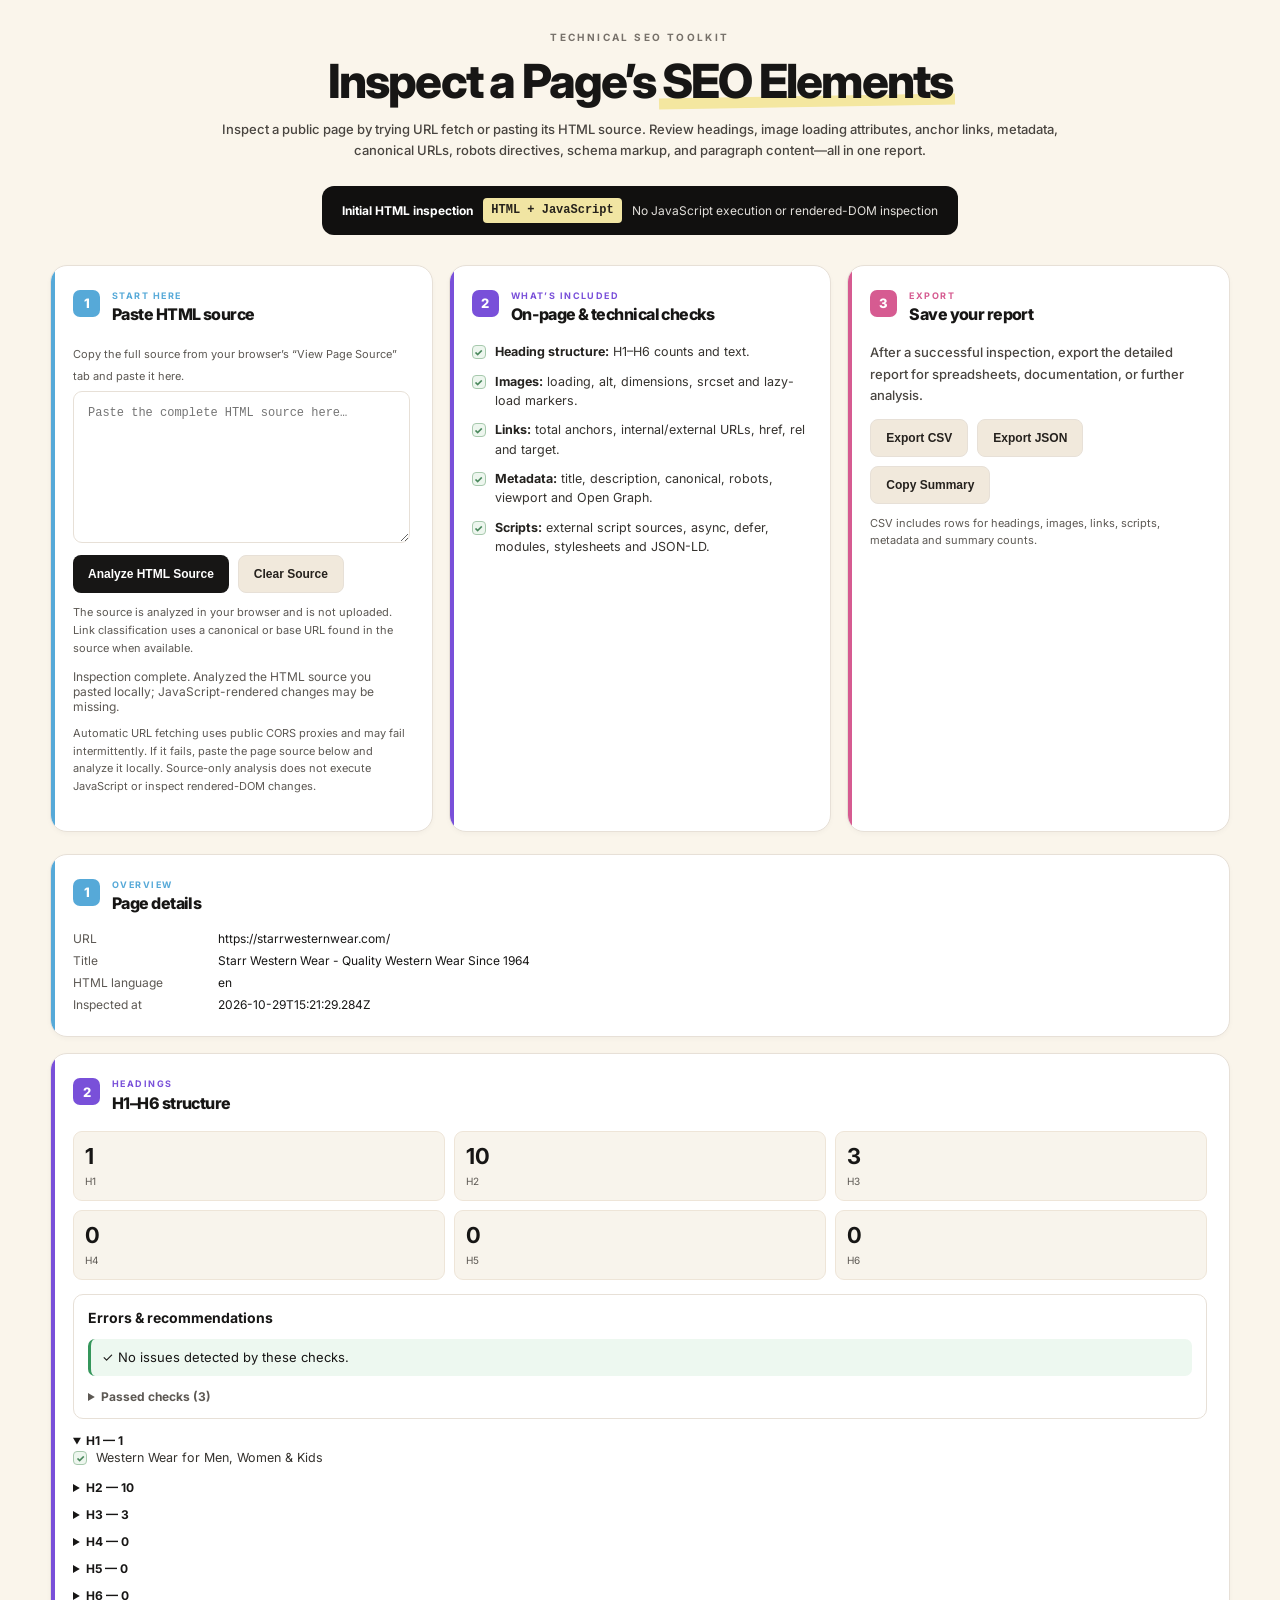
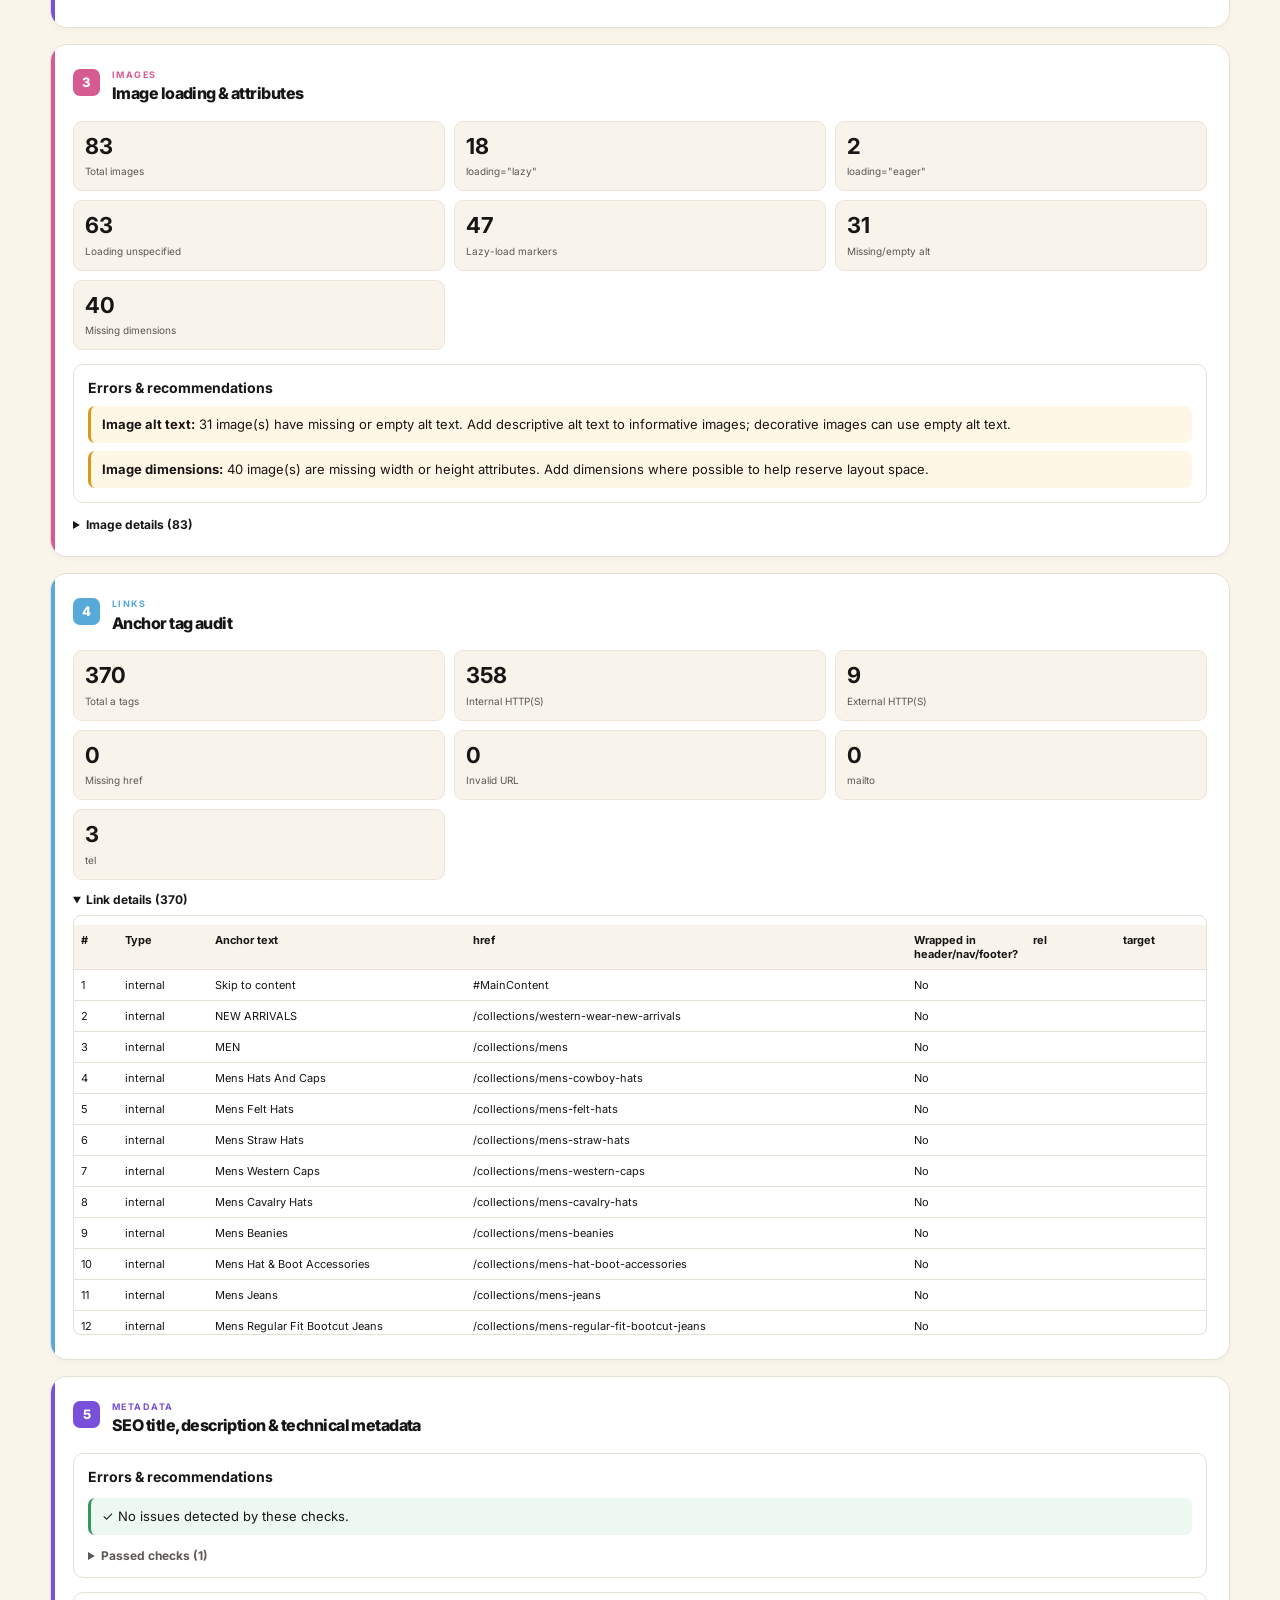
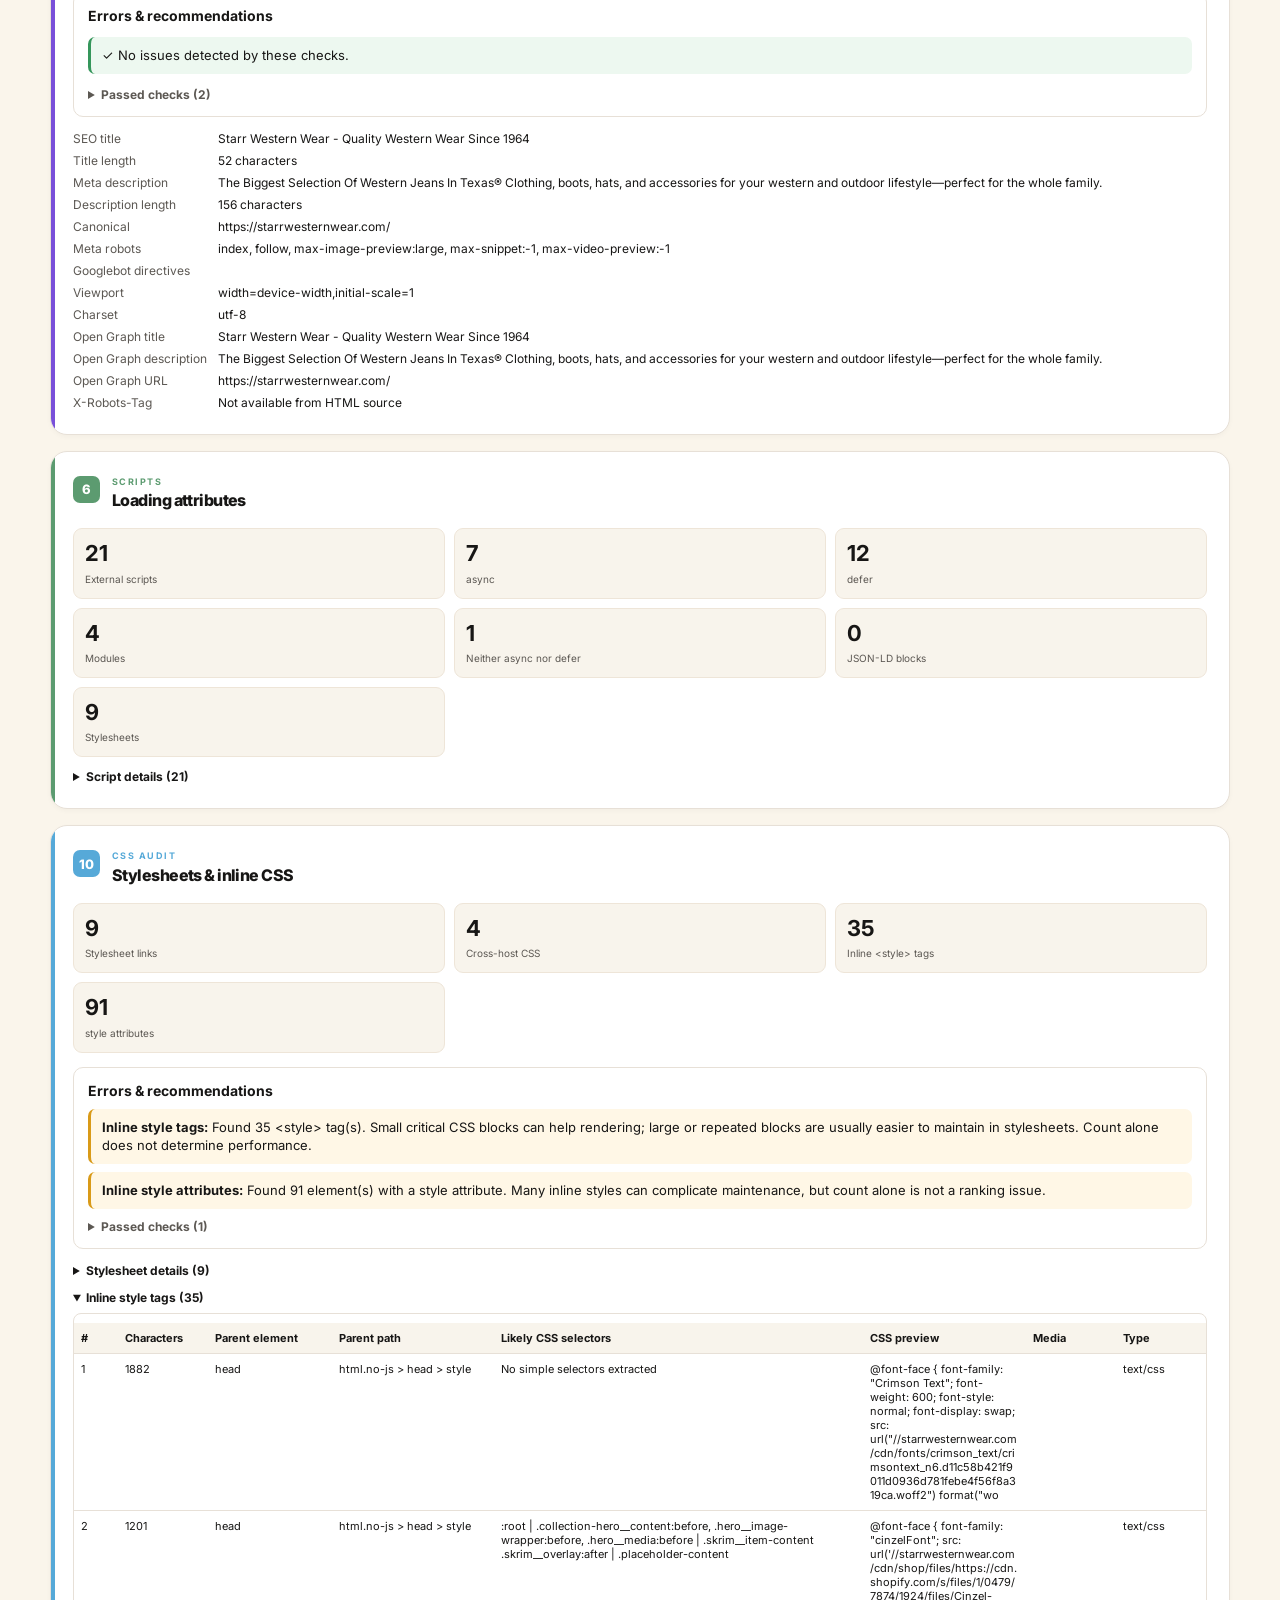
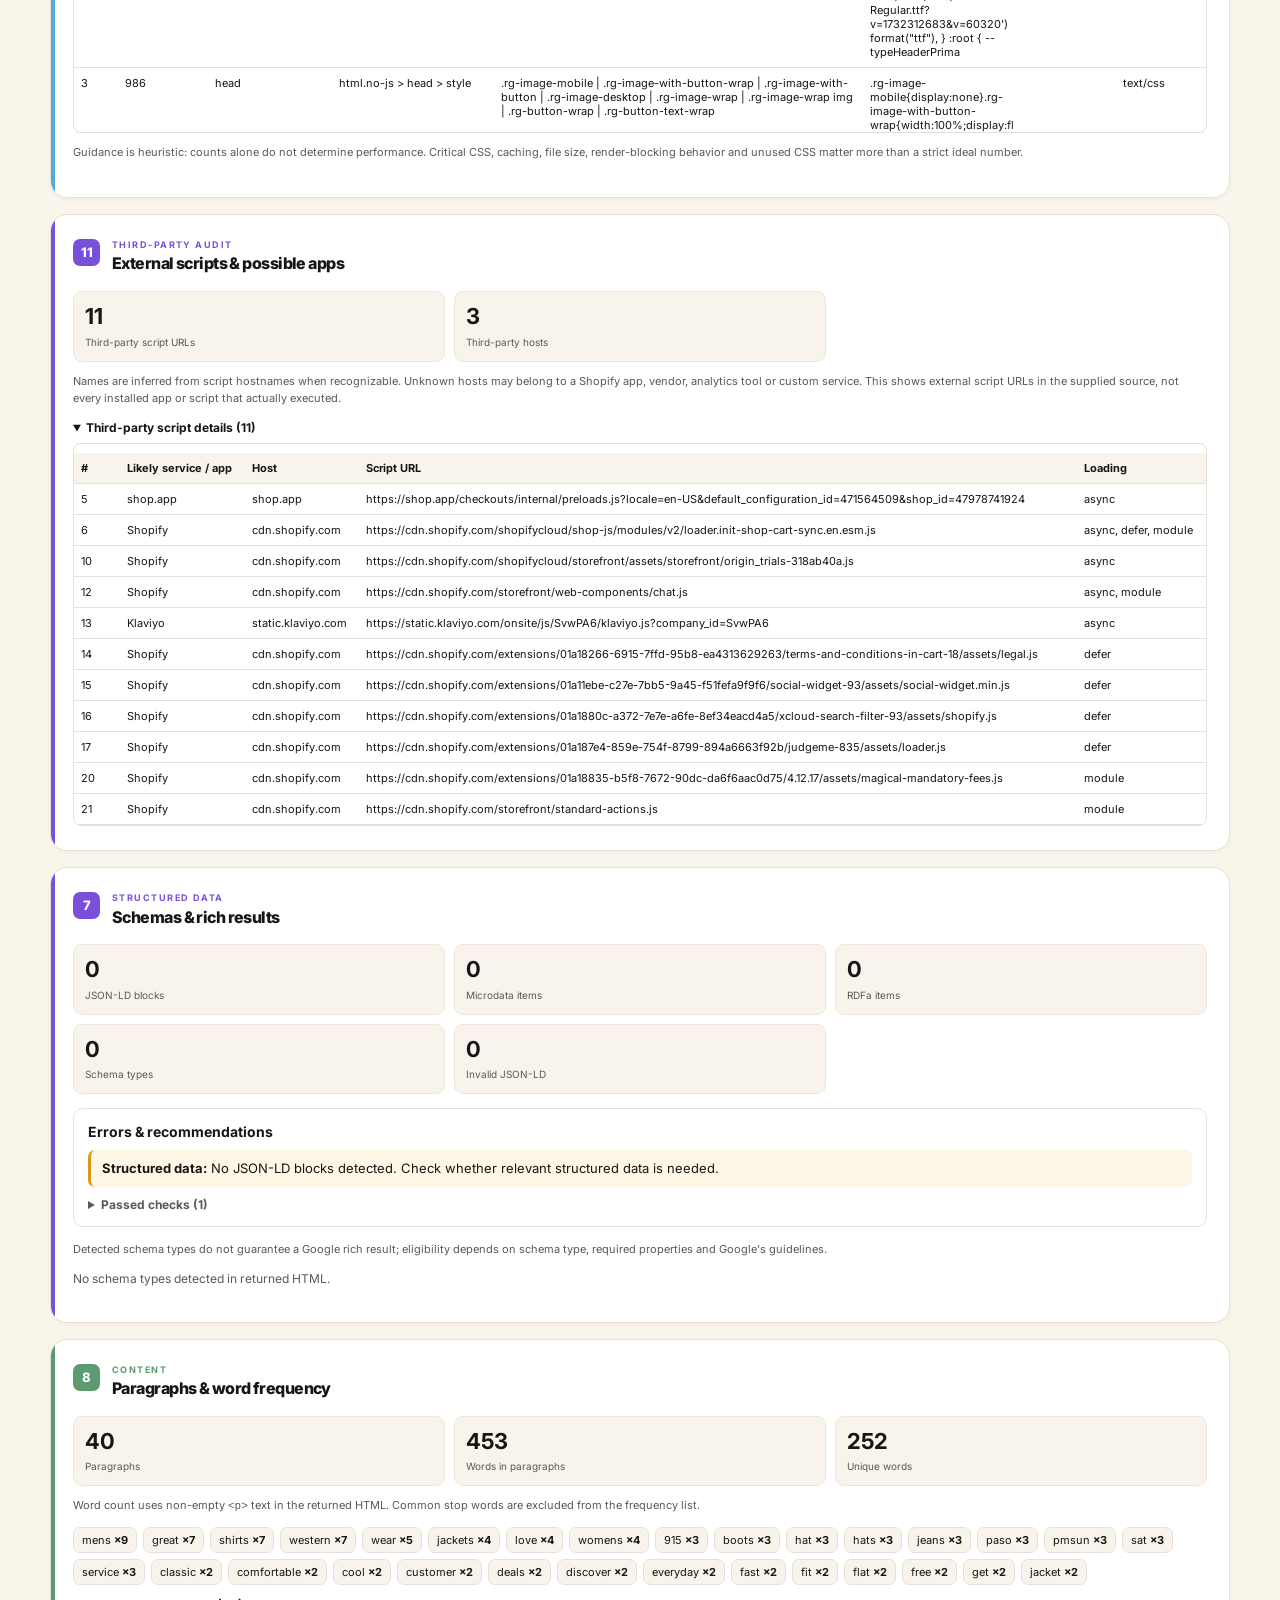
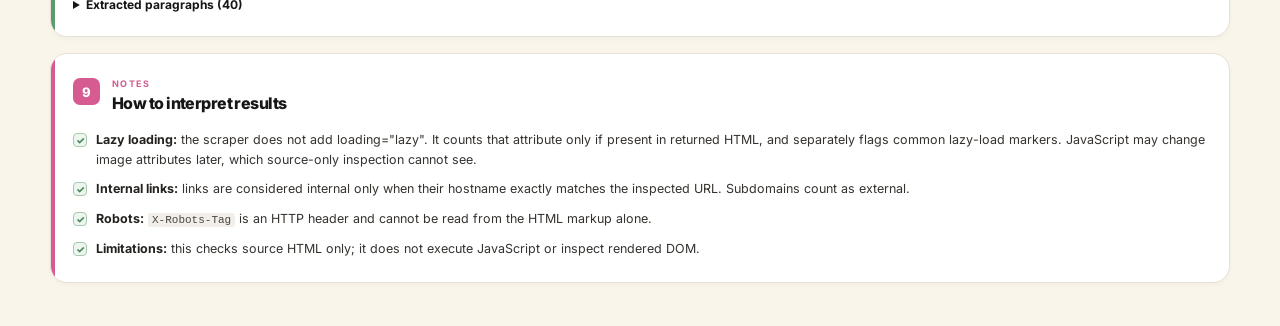
==== commit e022da38: "Update seo-page-inspector.html" ====
--- a/seo-page-inspector.html
+++ b/seo-page-inspector.html
@@ -1,15445 +1,256 @@
 <!doctype html>
-<html lang="en">
-    <head>
-        <meta charset="utf-8" />
-        <meta name="viewport" content="width=device-width, initial-scale=1" />
-        <link rel="preconnect" href="https://fonts.googleapis.com" />
-        <link rel="preconnect" href="https://fonts.gstatic.com" crossorigin="" />
-        <link
-            href="https://fonts.googleapis.com/css2?family=Inter:wght@400;500;600;700;800&amp;display=swap"
-            rel="stylesheet"
-        />
-        <title>SEO Page Inspector</title>
-        <style>
-            /* User-provided SEO landing-page styles, adapted for the inspector UI */
-            :root {
-                --page-bg: #faf5eb;
-                --card-bg: #fff;
-                --text: #171615;
-                --muted: #5c5853;
-                --blue: #56a9d8;
-                --purple: #7950d9;
-                --pink: #d65b91;
-                --green: #5c9b70;
-                --highlight: #f4e7a0;
-                --border: #e7e0d7;
-            }
-            * {
-                box-sizing: border-box;
-            }
-            body {
-                margin: 0;
-                background: var(--page-bg);
-                color: var(--text);
-                font-family: Inter, Arial, Helvetica, sans-serif;
-                -webkit-font-smoothing: antialiased;
-            }
-            a {
-                color: inherit;
-            }
-            .seo-landing {
-                width: 100%;
-                padding: 30px 24px 44px;
-            }
-            .seo-container {
-                width: 100%;
-                max-width: 1180px;
-                margin: 0 auto;
-            }
-            .eyebrow {
-                margin: 0 0 10px;
-                color: #77716a;
-                font-size: 10px;
-                font-weight: 700;
-                letter-spacing: 2.4px;
-                line-height: 1.5;
-                text-align: center;
-                text-transform: uppercase;
-            }
-            .hero-title {
-                margin: 0;
-                font-size: clamp(30px, 4.2vw, 47px);
-                font-weight: 800;
-                letter-spacing: -1.8px;
-                line-height: 1.1;
-                text-align: center;
-            }
-            .hero-title .highlight {
-                position: relative;
-                display: inline;
-                z-index: 0;
-                white-space: normal;
-            }
-            .hero-title .highlight:after {
-                position: absolute;
-                z-index: -1;
-                right: -3px;
-                bottom: 2px;
-                left: -3px;
-                height: 11px;
-                background: var(--highlight);
-                content: "";
-                transform: rotate(-1deg);
-            }
-            .hero-description {
-                max-width: 850px;
-                margin: 12px auto 0;
-                color: #494540;
-                font-size: 13px;
-                font-weight: 500;
-                line-height: 1.65;
-                text-align: center;
-            }
-            .hero-description strong {
-                font-weight: 800;
-            }
-            .announcement {
-                display: flex;
-                align-items: center;
-                justify-content: center;
-                flex-wrap: wrap;
-                gap: 10px;
-                width: fit-content;
-                max-width: 100%;
-                margin: 24px auto 30px;
-                padding: 12px 20px;
-                border-radius: 12px;
-                background: #11100f;
-                color: #fff;
-                font-size: 12px;
-                line-height: 1.6;
-                text-align: center;
-            }
-            .announcement code {
-                padding: 3px 8px;
-                border-radius: 4px;
-                background: #f1e5a3;
-                color: #26221b;
-                font-family: "Courier New", monospace;
-                font-size: 12px;
-                font-weight: 700;
-            }
-            .announcement-note {
-                color: #e2dfdb;
-            }
-            .checklist-grid {
-                display: grid;
-                grid-template-columns: repeat(3, minmax(0, 1fr));
-                gap: 16px;
-                align-items: stretch;
-            }
-            .checklist-card {
-                position: relative;
-                min-width: 0;
-                padding: 22px 20px 20px;
-                overflow: hidden;
-                border: 1px solid var(--border);
-                border-radius: 17px;
-                background: var(--card-bg);
-                box-shadow: 0 2px 5px rgb(45 35 20 / 3%);
-            }
-            .checklist-card:before {
-                position: absolute;
-                top: 0;
-                bottom: 0;
-                left: 0;
-                width: 4px;
-                background: var(--accent);
-                content: "";
-            }
-            .card-blue {
-                --accent: var(--blue);
-            }
-            .card-purple {
-                --accent: var(--purple);
-            }
-            .card-pink {
-                --accent: var(--pink);
-            }
-            .card-green {
-                --accent: var(--green);
-            }
-            .card-header {
-                display: flex;
-                align-items: flex-start;
-                gap: 12px;
-                margin-bottom: 17px;
-            }
-            .card-number {
-                display: flex;
-                flex: 0 0 27px;
-                align-items: center;
-                justify-content: center;
-                width: 27px;
-                height: 27px;
-                border-radius: 7px;
-                background: var(--accent);
-                color: #fff;
-                font-size: 13px;
-                font-weight: 800;
-            }
-            .card-kicker {
-                margin: 0 0 3px;
-                color: var(--accent);
-                font-size: 9px;
-                font-weight: 700;
-                letter-spacing: 0.16em;
-                line-height: 1.3;
-                text-transform: uppercase;
-            }
-            .card-title {
-                margin: 0;
-                font-size: 16px;
-                font-weight: 800;
-                letter-spacing: -0.035em;
-                line-height: 1.3;
-            }
-            .checklist {
-                display: flex;
-                flex-direction: column;
-                gap: 10px;
-                margin: 0;
-                padding: 0;
-                list-style: none;
-                font-size: 13px;
-                line-height: 1.65;
-            }
-            .checklist li {
-                display: grid;
-                grid-template-columns: 15px minmax(0, 1fr);
-                align-items: start;
-                gap: 8px;
-                color: #35322e;
-                font-size: 12.5px;
-                line-height: 1.55;
-            }
-            .check-icon {
-                display: flex;
-                align-items: center;
-                justify-content: center;
-                width: 14px;
-                height: 14px;
-                margin-top: 3px;
-                border: 1px solid #a7c9ad;
-                border-radius: 4px;
-                background: #edf6ee;
-                color: #49875b;
-                font-size: 10px;
-                font-weight: 800;
-                line-height: 1;
-            }
-            .checklist strong {
-                color: #24221f;
-                font-weight: 700;
-            }
-            .checklist code {
-                padding: 1px 4px;
-                border-radius: 3px;
-                background: #f2efeb;
-                color: #49443e;
-                font-family: "Courier New", monospace;
-                font-size: 11px;
-                overflow-wrap: anywhere;
-            }
-            .checklist .subtext {
-                color: #66615a;
-            }
-            input[type="url"] {
-                width: 100%;
-                min-width: 0;
-                padding: 13px 14px;
-                border: 1px solid var(--border);
-                border-radius: 9px;
-                background: #fff;
-                color: var(--text);
-                font:
-                    14px Arial,
-                    sans-serif;
-            }
-            .button-row {
-                display: flex;
-                flex-wrap: wrap;
-                gap: 9px;
-                margin-top: 12px;
-            }
-            button {
-                border: 0;
-                border-radius: 8px;
-                padding: 11px 15px;
-                background: #171615;
-                color: white;
-                font:
-                    700 12px Arial,
-                    sans-serif;
-                cursor: pointer;
-            }
-            button:hover {
-                opacity: 0.88;
-            }
-            button:disabled {
-                opacity: 0.55;
-                cursor: wait;
-            }
-            .button-light {
-                background: #f1e9dc;
-                color: #25211d;
-                border: 1px solid var(--border);
-            }
-            .status {
-                min-height: 22px;
-                margin: 12px 0 0;
-                color: var(--muted);
-                font-size: 12px;
-            }
-            .status.error {
-                color: #a32929;
-            }
-            .loading-state {
-                display: inline-flex;
-                align-items: center;
-                gap: 3px;
-            }
-            .loading-dots {
-                display: inline-flex;
-                gap: 3px;
-                margin-left: 3px;
-                vertical-align: middle;
-            }
-            .loading-dots span {
-                width: 5px;
-                height: 5px;
-                border-radius: 50%;
-                background: var(--purple);
-                animation: dotPulse 1.1s infinite ease-in-out;
-            }
-            .loading-dots span:nth-child(2) {
-                animation-delay: 0.15s;
-            }
-            .loading-dots span:nth-child(3) {
-                animation-delay: 0.3s;
-            }
-            @keyframes dotPulse {
-                0%,
-                60%,
-                100% {
-                    opacity: 0.25;
-                    transform: translateY(0);
-                }
-                30% {
-                    opacity: 1;
-                    transform: translateY(-3px);
-                }
-            }
-            @media (prefers-reduced-motion: reduce) {
-                .loading-dots span {
-                    animation: none;
-                    opacity: 0.7;
-                }
-            }
-            .results {
-                margin-top: 22px;
-                display: grid;
-                grid-template-columns: minmax(0, 1fr);
-                gap: 16px;
-            }
-            .results .checklist-card {
-                width: 100%;
-            }
-            .metric-grid {
-                display: grid;
-                grid-template-columns: repeat(3, minmax(0, 1fr));
-                gap: 9px;
-            }
-            .metric {
-                padding: 11px;
-                border-radius: 9px;
-                background: #f8f4ec;
-                border: 1px solid #eee5d8;
-                min-width: 0;
-            }
-            .metric strong {
-                display: block;
-                font-size: 22px;
-                line-height: 1.2;
-                overflow-wrap: anywhere;
-            }
-            .metric span {
-                font-size: 10px;
-                color: var(--muted);
-            }
-            .kv {
-                display: grid;
-                grid-template-columns: 135px minmax(0, 1fr);
-                gap: 7px 10px;
-                margin: 0;
-                font-size: 12px;
-            }
-            .kv dt {
-                color: var(--muted);
-            }
-            .kv dd {
-                margin: 0;
-                overflow-wrap: anywhere;
-            }
-            .note {
-                color: var(--muted);
-                font-size: 11px;
-                line-height: 1.6;
-            }
-            details {
-                margin-top: 12px;
-            }
-            summary {
-                cursor: pointer;
-                font-size: 12px;
-                font-weight: 700;
-            }
-            .detail-table {
-                width: 100%;
-                border-collapse: collapse;
-                font-size: 11px;
-                margin-top: 9px;
-            }
-            .detail-table th,
-            .detail-table td {
-                padding: 8px 7px;
-                border-bottom: 1px solid var(--border);
-                text-align: left;
-                vertical-align: top;
-                overflow-wrap: anywhere;
-            }
-            .detail-table th {
-                background: #f8f4ec;
-            }
-            .table-wrap {
-                overflow: auto;
-                max-height: 420px;
-                border: 1px solid var(--border);
-                border-radius: 8px;
-                margin-top: 8px;
-            }
-            .detail-table {
-                min-width: 720px;
-                table-layout: auto;
-            }
-            .detail-table th,
-            .detail-table td {
-                min-width: 90px;
-            }
-            .detail-table th:nth-child(1),
-            .detail-table td:nth-child(1) {
-                min-width: 44px;
-            }
-            .detail-table td {
-                white-space: normal;
-                overflow-wrap: anywhere;
-            }
-            .wide {
-                grid-column: 1/-1;
-            }
-            .empty {
-                color: var(--muted);
-                font-size: 12px;
-            }
-            .word-cloud {
-                display: flex;
-                flex-wrap: wrap;
-                gap: 6px;
-                margin: 10px 0;
-            }
-            .word-chip {
-                display: inline-block;
-                padding: 5px 8px;
-                border: 1px solid var(--border);
-                border-radius: 7px;
-                background: #f8f4ec;
-                font-size: 11px;
-            }
-            .schema-block {
-                margin: 8px 0;
-                padding: 10px;
-                border-radius: 8px;
-                background: #f8f4ec;
-                overflow-wrap: anywhere;
-            }
-            .schema-block pre {
-                white-space: pre-wrap;
-                overflow-wrap: anywhere;
-                font-size: 11px;
-                max-height: 320px;
-                overflow: auto;
-            }
-            @media (min-width: 1100px) {
-                .checklist-card {
-                    padding: 24px 22px;
-                }
-                .checklist li {
-                    font-size: 12.5px;
-                }
-            }
-            @media (max-width: 850px) {
-                .seo-landing {
-                    padding: 28px 20px 36px;
-                }
-                .checklist-grid {
-                    grid-template-columns: repeat(2, minmax(0, 1fr));
-                }
-                .card-pink {
-                    grid-column: 1/-1;
-                }
-                .hero-title {
-                    letter-spacing: -1px;
-                }
-            }
-            @media (max-width: 560px) {
-                .seo-landing {
-                    padding: 24px 15px 30px;
-                }
-                .eyebrow {
-                    font-size: 9px;
-                    letter-spacing: 1.8px;
-                }
-                .hero-title {
-                    font-size: 32px;
-                    letter-spacing: -1.1px;
-                    line-height: 1.12;
-                }
-                .hero-description {
-                    font-size: 13px;
-                    line-height: 1.7;
-                }
-                .announcement {
-                    width: 100%;
-                    margin: 22px auto 24px;
-                    padding: 13px 14px;
-                    gap: 7px;
-                    font-size: 11px;
-                }
-                .checklist-grid {
-                    grid-template-columns: minmax(0, 1fr);
-                    gap: 14px;
-                }
-                .card-pink {
-                    grid-column: auto;
-                }
-                .checklist-card {
-                    padding: 20px 18px;
-                }
-                .card-title {
-                    font-size: 16px;
-                }
-                .checklist li {
-                    font-size: 13px;
-                }
-                .metric-grid {
-                    grid-template-columns: repeat(2, minmax(0, 1fr));
-                }
-                .kv {
-                    grid-template-columns: 1fr;
-                    gap: 1px;
-                }
-                .kv dd {
-                    margin-bottom: 7px;
-                }
-            }
-            @media (prefers-reduced-motion: reduce) {
-                *,
-                *:before,
-                *:after {
-                    scroll-behavior: auto !important;
-                    animation-duration: 0.01ms !important;
-                    transition-duration: 0.01ms !important;
-                }
-            }
-        </style>
-    </head>
-
-    <body>
-        <main class="seo-landing">
-            <div class="seo-container">
-                <header>
-                    <p class="eyebrow">Technical SEO Toolkit</p>
-                    <h1 class="hero-title">Inspect a Page’s <span class="highlight">SEO Elements</span></h1>
-                    <p class="hero-description">
-                        Inspect a public page by trying URL fetch or pasting its HTML source. Review headings, image
-                        loading attributes, anchor links, metadata, canonical URLs, robots directives, schema markup,
-                        and paragraph content—all in one report.
-                    </p>
-                </header>
-                <div class="announcement">
-                    <strong>Initial HTML inspection</strong><code>HTML + JavaScript</code
-                    ><span class="announcement-note">No JavaScript execution or rendered-DOM inspection</span>
-                </div>
-
-                <section class="checklist-grid" aria-label="SEO page inspector">
-                    <article class="checklist-card card-blue">
-                        <header class="card-header">
-                            <span class="card-number">1</span>
-                            <div>
-                                <p class="card-kicker">Start Here</p>
-                                <h2 class="card-title">Enter a page URL</h2>
-                            </div>
-                        </header>
-                        <form id="inspect-form">
-                            <label class="note" for="page-url">Full URL, including https://</label>
-                            <input id="page-url" type="url" placeholder="https://example.com/page" required="" />
-                            <div class="button-row">
-                                <button id="inspect-button" type="submit">Fetch URL Source</button>
-                            </div>
-                            <label class="note" for="source-html" style="display: block; margin-top: 16px"
-                                >Or paste the page’s HTML source (for example, from View Page Source)</label
-                            >
-                            <textarea
-                                id="source-html"
-                                rows="7"
-                                placeholder="Paste the complete HTML source here…"
-                                style="
-                                    display: block;
-                                    width: 100%;
-                                    min-width: 0;
-                                    margin-top: 6px;
-                                    padding: 12px 14px;
-                                    border: 1px solid var(--border);
-                                    border-radius: 9px;
-                                    background: #fff;
-                                    color: var(--text);
-                                    font:
-                                        12px/1.5 &quot;Courier New&quot;,
-                                        monospace;
-                                    resize: vertical;
-                                "
-                            ></textarea>
-                            <div class="button-row">
-                                <button id="analyze-source-button" type="button">Analyze Pasted HTML</button
-                                ><button id="clear-source-button" class="button-light" type="button">
-                                    Clear Source
-                                </button>
-                            </div>
-                            <p class="note">
-                                For pasted HTML, enter the page URL above too so relative links can be classified
-                                correctly. The source is analyzed in your browser; it is not uploaded.
-                            </p>
-                            <p id="status" class="status" role="status" aria-live="polite">
-                                Inspection complete. Analyzed the HTML source you pasted locally; JavaScript-rendered
-                                changes may be missing.
-                            </p>
-                        </form>
-                        <p class="note">
-                            Automatic URL fetching uses public CORS proxies and may fail intermittently. If it fails,
-                            paste the page source below and analyze it locally. Source-only analysis does not execute
-                            JavaScript or inspect rendered-DOM changes.
-                        </p>
-                    </article>
-
-                    <article class="checklist-card card-purple">
-                        <header class="card-header">
-                            <span class="card-number">2</span>
-                            <div>
-                                <p class="card-kicker">What’s Included</p>
-                                <h2 class="card-title">On-page &amp; technical checks</h2>
-                            </div>
-                        </header>
-                        <ul class="checklist">
-                            <li>
-                                <span class="check-icon" aria-hidden="true">✓</span
-                                ><span><strong>Heading structure:</strong> H1–H6 counts and text.</span>
-                            </li>
-                            <li>
-                                <span class="check-icon" aria-hidden="true">✓</span
-                                ><span
-                                    ><strong>Images:</strong> loading, alt, dimensions, srcset and lazy-load
-                                    markers.</span
-                                >
-                            </li>
-                            <li>
-                                <span class="check-icon" aria-hidden="true">✓</span
-                                ><span
-                                    ><strong>Links:</strong> total anchors, internal/external URLs, href, rel and
-                                    target.</span
-                                >
-                            </li>
-                            <li>
-                                <span class="check-icon" aria-hidden="true">✓</span
-                                ><span
-                                    ><strong>Metadata:</strong> title, description, canonical, robots, viewport and Open
-                                    Graph.</span
-                                >
-                            </li>
-                            <li>
-                                <span class="check-icon" aria-hidden="true">✓</span
-                                ><span
-                                    ><strong>Scripts:</strong> external script sources, async, defer, modules,
-                                    stylesheets and JSON-LD.</span
-                                >
-                            </li>
-                        </ul>
-                    </article>
-
-                    <article class="checklist-card card-pink">
-                        <header class="card-header">
-                            <span class="card-number">3</span>
-                            <div>
-                                <p class="card-kicker">Export</p>
-                                <h2 class="card-title">Save your report</h2>
-                            </div>
-                        </header>
-                        <p class="hero-description" style="text-align: left; margin: 0; max-width: none">
-                            After a successful inspection, export the detailed report for spreadsheets, documentation,
-                            or further analysis.
-                        </p>
-                        <div class="button-row">
-                            <button id="export-csv" class="button-light" type="button">Export CSV</button
-                            ><button id="export-json" class="button-light" type="button">Export JSON</button
-                            ><button id="copy-summary" class="button-light" type="button">Copy Summary</button>
-                        </div>
-                        <p class="note">
-                            CSV includes rows for headings, images, links, scripts, metadata and summary counts.
-                        </p>
-                    </article>
-                </section>
-
-                <section id="results" class="results checklist-grid" aria-label="Inspection results">
-                    <article class="checklist-card card-blue">
-                        <header class="card-header">
-                            <span class="card-number">1</span>
-                            <div>
-                                <p class="card-kicker">Overview</p>
-                                <h2 class="card-title">Page details</h2>
-                            </div>
-                        </header>
-                        <dl class="kv">
-                            <dt>URL</dt>
-                            <dd>https://starrwesternwear.com/pages/locations</dd>
-                            <dt>Title</dt>
-                            <dd>Men's Apparel | Wrangler® Jeans for Men | Official Site</dd>
-                            <dt>HTML language</dt>
-                            <dd>en</dd>
-                            <dt>Inspected at</dt>
-                            <dd>2026-10-23T23:02:26.078Z</dd>
-                        </dl>
-                    </article>
-                    <article class="checklist-card card-purple">
-                        <header class="card-header">
-                            <span class="card-number">2</span>
-                            <div>
-                                <p class="card-kicker">Headings</p>
-                                <h2 class="card-title">H1–H6 structure</h2>
-                            </div>
-                        </header>
-                        <div class="metric-grid">
-                            <div class="metric"><strong>4</strong><span>H1</span></div>
-                            <div class="metric"><strong>336</strong><span>H2</span></div>
-                            <div class="metric"><strong>5</strong><span>H3</span></div>
-                            <div class="metric"><strong>0</strong><span>H4</span></div>
-                            <div class="metric"><strong>6</strong><span>H5</span></div>
-                            <div class="metric"><strong>0</strong><span>H6</span></div>
-                        </div>
-                        <details open="">
-                            <summary>H1 — 4</summary>
-                            <ul class="checklist">
-                                <li><span class="check-icon" aria-hidden="true">✓</span><span>Men's Clothing</span></li>
-                                <li>
-                                    <span class="check-icon" aria-hidden="true">✓</span
-                                    ><span>Buy One, Get One 50% Off Wrangler Retro® Jeans*</span>
-                                </li>
-                                <li>
-                                    <span class="check-icon" aria-hidden="true">✓</span
-                                    ><span>Buy One, Get One 50% Off Wrangler Retro® Jeans*</span>
-                                </li>
-                                <li><span class="check-icon" aria-hidden="true">✓</span><span>LOOK FOR THE W</span></li>
-                            </ul>
-                        </details>
-                        <details>
-                            <summary>H2 — 336</summary>
-                            <ul class="checklist">
-                                <li>
-                                    <span class="check-icon" aria-hidden="true">✓</span><span>Change Location</span>
-                                </li>
-                                <li>
-                                    <span class="check-icon" aria-hidden="true">✓</span><span>Select Location</span>
-                                </li>
-                                <li>
-                                    <span class="check-icon" aria-hidden="true">✓</span><span>Change Location</span>
-                                </li>
-                                <li>
-                                    <span class="check-icon" aria-hidden="true">✓</span
-                                    ><span>Welcome Back! * Required</span>
-                                </li>
-                                <li>
-                                    <span class="check-icon" aria-hidden="true">✓</span
-                                    ><span>CHECK ORDER * Required</span>
-                                </li>
-                                <li>
-                                    <span class="check-icon" aria-hidden="true">✓</span
-                                    ><span>GET FREE SHIPPING ON YOUR NEXT ORDER $49+*</span>
-                                </li>
-                                <li><span class="check-icon" aria-hidden="true">✓</span><span>GIFTS</span></li>
-                                <li>
-                                    <span class="check-icon" aria-hidden="true">✓</span
-                                    ><span>FEATURED HOLIDAY COLLECTIONS</span>
-                                </li>
-                                <li><span class="check-icon" aria-hidden="true">✓</span><span>Sherpa Gifts</span></li>
-                                <li><span class="check-icon" aria-hidden="true">✓</span><span>Cozy Gifts</span></li>
-                                <li>
-                                    <span class="check-icon" aria-hidden="true">✓</span><span>Party Ready Styles</span>
-                                </li>
-                                <li>
-                                    <span class="check-icon" aria-hidden="true">✓</span><span>Holiday at Home</span>
-                                </li>
-                                <li><span class="check-icon" aria-hidden="true">✓</span><span>Footwear Gifts</span></li>
-                                <li>
-                                    <span class="check-icon" aria-hidden="true">✓</span><span>Only at Wrangler</span>
-                                </li>
-                                <li>
-                                    <span class="check-icon" aria-hidden="true">✓</span
-                                    ><span>Limited Edition Collabs</span>
-                                </li>
-                                <li>
-                                    <span class="check-icon" aria-hidden="true">✓</span><span>Iconic Denim Gifts</span>
-                                </li>
-                                <li><span class="check-icon" aria-hidden="true">✓</span><span>BY RECIPIENT</span></li>
-                                <li><span class="check-icon" aria-hidden="true">✓</span><span>Gifts For Him</span></li>
-                                <li><span class="check-icon" aria-hidden="true">✓</span><span>Gifts For Her</span></li>
-                                <li><span class="check-icon" aria-hidden="true">✓</span><span>Gifts For Kids</span></li>
-                                <li><span class="check-icon" aria-hidden="true">✓</span><span>BY PRICE</span></li>
-                                <li><span class="check-icon" aria-hidden="true">✓</span><span>Under $25</span></li>
-                                <li><span class="check-icon" aria-hidden="true">✓</span><span>Under $50</span></li>
-                                <li><span class="check-icon" aria-hidden="true">✓</span><span>Under $100</span></li>
-                                <li>
-                                    <span class="check-icon" aria-hidden="true">✓</span><span>Stocking Stuffers</span>
-                                </li>
-                                <li><span class="check-icon" aria-hidden="true">✓</span><span>THE GIFT GUIDE</span></li>
-                                <li><span class="check-icon" aria-hidden="true">✓</span><span>THE GIFT GUIDE</span></li>
-                                <li><span class="check-icon" aria-hidden="true">✓</span><span>NEW</span></li>
-                                <li><span class="check-icon" aria-hidden="true">✓</span><span>NEW ARRIVALS</span></li>
-                                <li><span class="check-icon" aria-hidden="true">✓</span><span>Men</span></li>
-                                <li><span class="check-icon" aria-hidden="true">✓</span><span>Women</span></li>
-                                <li><span class="check-icon" aria-hidden="true">✓</span><span>Kids</span></li>
-                                <li>
-                                    <span class="check-icon" aria-hidden="true">✓</span
-                                    ><span>Home Goods &amp; Accessories</span>
-                                </li>
-                                <li>
-                                    <span class="check-icon" aria-hidden="true">✓</span><span>Online Exclusives</span>
-                                </li>
-                                <li><span class="check-icon" aria-hidden="true">✓</span><span>COLLABS</span></li>
-                                <li>
-                                    <span class="check-icon" aria-hidden="true">✓</span
-                                    ><span>Lainey Wilson x Wrangler</span>
-                                </li>
-                                <li><span class="check-icon" aria-hidden="true">✓</span><span>Wrangler x ROA</span></li>
-                                <li>
-                                    <span class="check-icon" aria-hidden="true">✓</span
-                                    ><span>Wrangler x Imogene + Willie</span>
-                                </li>
-                                <li>
-                                    <span class="check-icon" aria-hidden="true">✓</span
-                                    ><span>Wrangler x LoveShackFancy</span>
-                                </li>
-                                <li><span class="check-icon" aria-hidden="true">✓</span><span>COLLECTIONS</span></li>
-                                <li>
-                                    <span class="check-icon" aria-hidden="true">✓</span><span>Family Outfitting</span>
-                                </li>
-                                <li><span class="check-icon" aria-hidden="true">✓</span><span>Cowboy Cut</span></li>
-                                <li><span class="check-icon" aria-hidden="true">✓</span><span>Wrangler Retro</span></li>
-                                <li><span class="check-icon" aria-hidden="true">✓</span><span>20X Jeans</span></li>
-                                <li><span class="check-icon" aria-hidden="true">✓</span><span>BESPOKE Jeans</span></li>
-                                <li><span class="check-icon" aria-hidden="true">✓</span><span>DISCOVER</span></li>
-                                <li>
-                                    <span class="check-icon" aria-hidden="true">✓</span><span>Cold Weather Styles</span>
-                                </li>
-                                <li><span class="check-icon" aria-hidden="true">✓</span><span>Game Day Style</span></li>
-                                <li>
-                                    <span class="check-icon" aria-hidden="true">✓</span><span>Wrangler Blue Bell</span>
-                                </li>
-                                <li><span class="check-icon" aria-hidden="true">✓</span><span>Sherpa Styles</span></li>
-                                <li>
-                                    <span class="check-icon" aria-hidden="true">✓</span><span>Corduroy Styles</span>
-                                </li>
-                                <li><span class="check-icon" aria-hidden="true">✓</span><span>New Footwear</span></li>
-                                <li>
-                                    <span class="check-icon" aria-hidden="true">✓</span
-                                    ><span>Toughlite Technology</span>
-                                </li>
-                                <li>
-                                    <span class="check-icon" aria-hidden="true">✓</span
-                                    ><span>LAINEY WILSON X WRANGLER</span>
-                                </li>
-                                <li>
-                                    <span class="check-icon" aria-hidden="true">✓</span
-                                    ><span>LAINEY WILSON X WRANGLER</span>
-                                </li>
-                                <li><span class="check-icon" aria-hidden="true">✓</span><span>JEANS</span></li>
-                                <li><span class="check-icon" aria-hidden="true">✓</span><span>MEN'S JEANS</span></li>
-                                <li><span class="check-icon" aria-hidden="true">✓</span><span>Cowboy Cut</span></li>
-                                <li><span class="check-icon" aria-hidden="true">✓</span><span>Five Star</span></li>
-                                <li><span class="check-icon" aria-hidden="true">✓</span><span>Bootcut</span></li>
-                                <li><span class="check-icon" aria-hidden="true">✓</span><span>Relaxed</span></li>
-                                <li>
-                                    <span class="check-icon" aria-hidden="true">✓</span><span>Slim &amp; Tapered</span>
-                                </li>
-                                <li>
-                                    <span class="check-icon" aria-hidden="true">✓</span
-                                    ><span>Original &amp; Regular</span>
-                                </li>
-                                <li><span class="check-icon" aria-hidden="true">✓</span><span>Straight</span></li>
-                                <li><span class="check-icon" aria-hidden="true">✓</span><span>Work</span></li>
-                                <li><span class="check-icon" aria-hidden="true">✓</span><span>20X</span></li>
-                                <li><span class="check-icon" aria-hidden="true">✓</span><span>Retro</span></li>
-                                <li><span class="check-icon" aria-hidden="true">✓</span><span>Western</span></li>
-                                <li><span class="check-icon" aria-hidden="true">✓</span><span>WOMEN'S JEANS</span></li>
-                                <li>
-                                    <span class="check-icon" aria-hidden="true">✓</span><span>Flare &amp; Trouser</span>
-                                </li>
-                                <li><span class="check-icon" aria-hidden="true">✓</span><span>Bootcut</span></li>
-                                <li><span class="check-icon" aria-hidden="true">✓</span><span>Straight</span></li>
-                                <li>
-                                    <span class="check-icon" aria-hidden="true">✓</span><span>Slim &amp; Skinny</span>
-                                </li>
-                                <li><span class="check-icon" aria-hidden="true">✓</span><span>Wide Leg</span></li>
-                                <li><span class="check-icon" aria-hidden="true">✓</span><span>High Rise</span></li>
-                                <li><span class="check-icon" aria-hidden="true">✓</span><span>Stretch</span></li>
-                                <li>
-                                    <span class="check-icon" aria-hidden="true">✓</span
-                                    ><span>Overalls &amp; Jumpsuits</span>
-                                </li>
-                                <li><span class="check-icon" aria-hidden="true">✓</span><span>Retro</span></li>
-                                <li><span class="check-icon" aria-hidden="true">✓</span><span>Western</span></li>
-                                <li><span class="check-icon" aria-hidden="true">✓</span><span>Extended Sizes</span></li>
-                                <li><span class="check-icon" aria-hidden="true">✓</span><span>FEATURED</span></li>
-                                <li><span class="check-icon" aria-hidden="true">✓</span><span>BESPOKE Jeans</span></li>
-                                <li><span class="check-icon" aria-hidden="true">✓</span><span>Selvedge Denim</span></li>
-                                <li>
-                                    <span class="check-icon" aria-hidden="true">✓</span
-                                    ><span>Super Wrangler Jeans</span>
-                                </li>
-                                <li>
-                                    <span class="check-icon" aria-hidden="true">✓</span><span>Wrangler Blue Bell</span>
-                                </li>
-                                <li><span class="check-icon" aria-hidden="true">✓</span><span>Best Sellers</span></li>
-                                <li>
-                                    <span class="check-icon" aria-hidden="true">✓</span
-                                    ><span>SHOP ALL MEN'S DENIM</span>
-                                </li>
-                                <li>
-                                    <span class="check-icon" aria-hidden="true">✓</span
-                                    ><span>SHOP ALL WOMEN'S DENIM</span>
-                                </li>
-                                <li><span class="check-icon" aria-hidden="true">✓</span><span>Shop Now</span></li>
-                                <li><span class="check-icon" aria-hidden="true">✓</span><span>Shop Now</span></li>
-                                <li><span class="check-icon" aria-hidden="true">✓</span><span>MEN</span></li>
-                                <li><span class="check-icon" aria-hidden="true">✓</span><span>JEANS</span></li>
-                                <li><span class="check-icon" aria-hidden="true">✓</span><span>Bootcut</span></li>
-                                <li>
-                                    <span class="check-icon" aria-hidden="true">✓</span
-                                    ><span>Original &amp; Regular</span>
-                                </li>
-                                <li><span class="check-icon" aria-hidden="true">✓</span><span>Relaxed</span></li>
-                                <li>
-                                    <span class="check-icon" aria-hidden="true">✓</span><span>Slim &amp; Tapered</span>
-                                </li>
-                                <li><span class="check-icon" aria-hidden="true">✓</span><span>Straight</span></li>
-                                <li><span class="check-icon" aria-hidden="true">✓</span><span>Cowboy Cut</span></li>
-                                <li><span class="check-icon" aria-hidden="true">✓</span><span>Retro</span></li>
-                                <li><span class="check-icon" aria-hidden="true">✓</span><span>PANTS</span></li>
-                                <li><span class="check-icon" aria-hidden="true">✓</span><span>Cargo</span></li>
-                                <li><span class="check-icon" aria-hidden="true">✓</span><span>Casuals</span></li>
-                                <li><span class="check-icon" aria-hidden="true">✓</span><span>Carpenter</span></li>
-                                <li><span class="check-icon" aria-hidden="true">✓</span><span>SHIRTS</span></li>
-                                <li><span class="check-icon" aria-hidden="true">✓</span><span>Denim Shirts</span></li>
-                                <li><span class="check-icon" aria-hidden="true">✓</span><span>Western Snaps</span></li>
-                                <li><span class="check-icon" aria-hidden="true">✓</span><span>Button-Downs</span></li>
-                                <li><span class="check-icon" aria-hidden="true">✓</span><span>Performance</span></li>
-                                <li><span class="check-icon" aria-hidden="true">✓</span><span>Flannel</span></li>
-                                <li>
-                                    <span class="check-icon" aria-hidden="true">✓</span
-                                    ><span>T-Shirts &amp; Henleys</span>
-                                </li>
-                                <li>
-                                    <span class="check-icon" aria-hidden="true">✓</span
-                                    ><span>Sweatshirts &amp; Hoodies</span>
-                                </li>
-                                <li>
-                                    <span class="check-icon" aria-hidden="true">✓</span
-                                    ><span>JACKETS &amp; OUTERWEAR</span>
-                                </li>
-                                <li><span class="check-icon" aria-hidden="true">✓</span><span>Denim Jackets</span></li>
-                                <li><span class="check-icon" aria-hidden="true">✓</span><span>Lined Jackets</span></li>
-                                <li><span class="check-icon" aria-hidden="true">✓</span><span>Vests</span></li>
-                                <li><span class="check-icon" aria-hidden="true">✓</span><span>SHORTS</span></li>
-                                <li>
-                                    <span class="check-icon" aria-hidden="true">✓</span><span>THE GRAPHIC SHOP</span>
-                                </li>
-                                <li><span class="check-icon" aria-hidden="true">✓</span><span>WORKWEAR</span></li>
-                                <li><span class="check-icon" aria-hidden="true">✓</span><span>OUTDOOR</span></li>
-                                <li><span class="check-icon" aria-hidden="true">✓</span><span>ACCESSORIES</span></li>
-                                <li>
-                                    <span class="check-icon" aria-hidden="true">✓</span><span>Belts &amp; Buckles</span>
-                                </li>
-                                <li><span class="check-icon" aria-hidden="true">✓</span><span>Hats</span></li>
-                                <li><span class="check-icon" aria-hidden="true">✓</span><span>Wallets</span></li>
-                                <li><span class="check-icon" aria-hidden="true">✓</span><span>Socks</span></li>
-                                <li><span class="check-icon" aria-hidden="true">✓</span><span>BOOTS</span></li>
-                                <li><span class="check-icon" aria-hidden="true">✓</span><span>SHOES</span></li>
-                                <li><span class="check-icon" aria-hidden="true">✓</span><span>PAJAMAS</span></li>
-                                <li><span class="check-icon" aria-hidden="true">✓</span><span>NEW ARRIVALS</span></li>
-                                <li><span class="check-icon" aria-hidden="true">✓</span><span>FEATURED</span></li>
-                                <li>
-                                    <span class="check-icon" aria-hidden="true">✓</span
-                                    ><span>Wrangler x Imogene + Willie</span>
-                                </li>
-                                <li><span class="check-icon" aria-hidden="true">✓</span><span>Wrangler x ROA</span></li>
-                                <li>
-                                    <span class="check-icon" aria-hidden="true">✓</span><span>Cold Weather Styles</span>
-                                </li>
-                                <li><span class="check-icon" aria-hidden="true">✓</span><span>Sherpa Styles</span></li>
-                                <li><span class="check-icon" aria-hidden="true">✓</span><span>Game Day Style</span></li>
-                                <li>
-                                    <span class="check-icon" aria-hidden="true">✓</span><span>Bundle &amp; Save</span>
-                                </li>
-                                <li><span class="check-icon" aria-hidden="true">✓</span><span>Cowboy Cut</span></li>
-                                <li>
-                                    <span class="check-icon" aria-hidden="true">✓</span><span>Best of Wrangler</span>
-                                </li>
-                                <li><span class="check-icon" aria-hidden="true">✓</span><span>BIG &amp; TALL</span></li>
-                                <li><span class="check-icon" aria-hidden="true">✓</span><span>SHOP ALL MEN</span></li>
-                                <li><span class="check-icon" aria-hidden="true">✓</span><span>Shop Now</span></li>
-                                <li><span class="check-icon" aria-hidden="true">✓</span><span>Shop Now</span></li>
-                                <li><span class="check-icon" aria-hidden="true">✓</span><span>WOMEN</span></li>
-                                <li><span class="check-icon" aria-hidden="true">✓</span><span>JEANS</span></li>
-                                <li><span class="check-icon" aria-hidden="true">✓</span><span>Bootcut</span></li>
-                                <li>
-                                    <span class="check-icon" aria-hidden="true">✓</span><span>Flare &amp; Trouser</span>
-                                </li>
-                                <li><span class="check-icon" aria-hidden="true">✓</span><span>Wide Leg</span></li>
-                                <li><span class="check-icon" aria-hidden="true">✓</span><span>Straight</span></li>
-                                <li><span class="check-icon" aria-hidden="true">✓</span><span>High Rise</span></li>
-                                <li><span class="check-icon" aria-hidden="true">✓</span><span>Mid Rise</span></li>
-                                <li><span class="check-icon" aria-hidden="true">✓</span><span>BESPOKE</span></li>
-                                <li><span class="check-icon" aria-hidden="true">✓</span><span>Retro</span></li>
-                                <li><span class="check-icon" aria-hidden="true">✓</span><span>TOPS</span></li>
-                                <li>
-                                    <span class="check-icon" aria-hidden="true">✓</span><span>Tees &amp; Tanks</span>
-                                </li>
-                                <li>
-                                    <span class="check-icon" aria-hidden="true">✓</span
-                                    ><span>Snaps &amp; Button Downs</span>
-                                </li>
-                                <li><span class="check-icon" aria-hidden="true">✓</span><span>Denim Shirts</span></li>
-                                <li>
-                                    <span class="check-icon" aria-hidden="true">✓</span
-                                    ><span>Sweaters &amp; Hoodies</span>
-                                </li>
-                                <li>
-                                    <span class="check-icon" aria-hidden="true">✓</span
-                                    ><span>DRESSES &amp; JUMPSUITS</span>
-                                </li>
-                                <li>
-                                    <span class="check-icon" aria-hidden="true">✓</span><span>THE GRAPHIC SHOP</span>
-                                </li>
-                                <li>
-                                    <span class="check-icon" aria-hidden="true">✓</span
-                                    ><span>JACKETS &amp; OUTERWEAR</span>
-                                </li>
-                                <li><span class="check-icon" aria-hidden="true">✓</span><span>Denim Jackets</span></li>
-                                <li><span class="check-icon" aria-hidden="true">✓</span><span>Sherpa Jackets</span></li>
-                                <li>
-                                    <span class="check-icon" aria-hidden="true">✓</span><span>SHORTS &amp; SKIRTS</span>
-                                </li>
-                                <li><span class="check-icon" aria-hidden="true">✓</span><span>WORKWEAR</span></li>
-                                <li><span class="check-icon" aria-hidden="true">✓</span><span>ACCESSORIES</span></li>
-                                <li>
-                                    <span class="check-icon" aria-hidden="true">✓</span><span>Bags &amp; Wallets</span>
-                                </li>
-                                <li><span class="check-icon" aria-hidden="true">✓</span><span>Hats</span></li>
-                                <li>
-                                    <span class="check-icon" aria-hidden="true">✓</span><span>Belts &amp; Buckles</span>
-                                </li>
-                                <li><span class="check-icon" aria-hidden="true">✓</span><span>Jewelry</span></li>
-                                <li><span class="check-icon" aria-hidden="true">✓</span><span>Socks</span></li>
-                                <li><span class="check-icon" aria-hidden="true">✓</span><span>Tech</span></li>
-                                <li><span class="check-icon" aria-hidden="true">✓</span><span>BOOTS</span></li>
-                                <li><span class="check-icon" aria-hidden="true">✓</span><span>SHOES</span></li>
-                                <li><span class="check-icon" aria-hidden="true">✓</span><span>PAJAMAS</span></li>
-                                <li><span class="check-icon" aria-hidden="true">✓</span><span>FRAGRANCE</span></li>
-                                <li><span class="check-icon" aria-hidden="true">✓</span><span>NEW ARRIVALS</span></li>
-                                <li>
-                                    <span class="check-icon" aria-hidden="true">✓</span
-                                    ><span>LAINEY WILSON x WRANGLER</span>
-                                </li>
-                                <li><span class="check-icon" aria-hidden="true">✓</span><span>FEATURED</span></li>
-                                <li>
-                                    <span class="check-icon" aria-hidden="true">✓</span
-                                    ><span>Wrangler x Imogene + Willie</span>
-                                </li>
-                                <li>
-                                    <span class="check-icon" aria-hidden="true">✓</span><span>Cold Weather Styles</span>
-                                </li>
-                                <li><span class="check-icon" aria-hidden="true">✓</span><span>Sherpa Styles</span></li>
-                                <li><span class="check-icon" aria-hidden="true">✓</span><span>Game Day Style</span></li>
-                                <li><span class="check-icon" aria-hidden="true">✓</span><span>BESPOKE Jeans</span></li>
-                                <li>
-                                    <span class="check-icon" aria-hidden="true">✓</span
-                                    ><span>Trending: Animal Prints</span>
-                                </li>
-                                <li>
-                                    <span class="check-icon" aria-hidden="true">✓</span><span>Best of Wrangler</span>
-                                </li>
-                                <li><span class="check-icon" aria-hidden="true">✓</span><span>SHOP ALL WOMEN</span></li>
-                                <li><span class="check-icon" aria-hidden="true">✓</span><span>Shop Now</span></li>
-                                <li><span class="check-icon" aria-hidden="true">✓</span><span>Shop Now</span></li>
-                                <li><span class="check-icon" aria-hidden="true">✓</span><span>KIDS</span></li>
-                                <li><span class="check-icon" aria-hidden="true">✓</span><span>NEW ARRIVALS</span></li>
-                                <li><span class="check-icon" aria-hidden="true">✓</span><span>BOYS</span></li>
-                                <li><span class="check-icon" aria-hidden="true">✓</span><span>GIRLS</span></li>
-                                <li>
-                                    <span class="check-icon" aria-hidden="true">✓</span><span>BABY &amp; TODDLER</span>
-                                </li>
-                                <li><span class="check-icon" aria-hidden="true">✓</span><span>ACCESSORIES</span></li>
-                                <li>
-                                    <span class="check-icon" aria-hidden="true">✓</span><span>FAMILY OUTFITTING</span>
-                                </li>
-                                <li><span class="check-icon" aria-hidden="true">✓</span><span>SHOP ALL KIDS</span></li>
-                                <li>
-                                    <span class="check-icon" aria-hidden="true">✓</span
-                                    ><span>LAINEY WILSON X WRANGLER</span>
-                                </li>
-                                <li>
-                                    <span class="check-icon" aria-hidden="true">✓</span
-                                    ><span>LAINEY WILSON X WRANGLER</span>
-                                </li>
-                                <li><span class="check-icon" aria-hidden="true">✓</span><span>WESTERN</span></li>
-                                <li><span class="check-icon" aria-hidden="true">✓</span><span>MEN</span></li>
-                                <li><span class="check-icon" aria-hidden="true">✓</span><span>Jeans</span></li>
-                                <li><span class="check-icon" aria-hidden="true">✓</span><span>Shirts</span></li>
-                                <li><span class="check-icon" aria-hidden="true">✓</span><span>Jackets</span></li>
-                                <li><span class="check-icon" aria-hidden="true">✓</span><span>WOMEN</span></li>
-                                <li><span class="check-icon" aria-hidden="true">✓</span><span>Jeans</span></li>
-                                <li><span class="check-icon" aria-hidden="true">✓</span><span>Shirts</span></li>
-                                <li><span class="check-icon" aria-hidden="true">✓</span><span>Jackets</span></li>
-                                <li><span class="check-icon" aria-hidden="true">✓</span><span>FOOTWEAR</span></li>
-                                <li><span class="check-icon" aria-hidden="true">✓</span><span>Western Boots</span></li>
-                                <li><span class="check-icon" aria-hidden="true">✓</span><span>Men's Boots</span></li>
-                                <li><span class="check-icon" aria-hidden="true">✓</span><span>Women's Boots</span></li>
-                                <li>
-                                    <span class="check-icon" aria-hidden="true">✓</span
-                                    ><span>TUCKER WETMORE'S PICKS</span>
-                                </li>
-                                <li>
-                                    <span class="check-icon" aria-hidden="true">✓</span
-                                    ><span>TOUGHLITE TECHNOLOGY</span>
-                                </li>
-                                <li>
-                                    <span class="check-icon" aria-hidden="true">✓</span
-                                    ><span>LAINEY WILSON x WRANGLER</span>
-                                </li>
-                                <li>
-                                    <span class="check-icon" aria-hidden="true">✓</span
-                                    ><span>FEATURED COLLECTIONS</span>
-                                </li>
-                                <li><span class="check-icon" aria-hidden="true">✓</span><span>George Strait</span></li>
-                                <li><span class="check-icon" aria-hidden="true">✓</span><span>Cody Johnson</span></li>
-                                <li><span class="check-icon" aria-hidden="true">✓</span><span>Cowboy Cut</span></li>
-                                <li><span class="check-icon" aria-hidden="true">✓</span><span>Wrangler Retro</span></li>
-                                <li><span class="check-icon" aria-hidden="true">✓</span><span>BESPOKE Jeans</span></li>
-                                <li>
-                                    <span class="check-icon" aria-hidden="true">✓</span
-                                    ><span>Wrangler Riding Jean</span>
-                                </li>
-                                <li><span class="check-icon" aria-hidden="true">✓</span><span>RODEO</span></li>
-                                <li><span class="check-icon" aria-hidden="true">✓</span><span>Men's Rodeo</span></li>
-                                <li><span class="check-icon" aria-hidden="true">✓</span><span>Women's Rodeo</span></li>
-                                <li>
-                                    <span class="check-icon" aria-hidden="true">✓</span
-                                    ><span>Party Ready at Wrangler NFR</span>
-                                </li>
-                                <li>
-                                    <span class="check-icon" aria-hidden="true">✓</span><span>SHOP ALL WESTERN</span>
-                                </li>
-                                <li><span class="check-icon" aria-hidden="true">✓</span><span>Shop Now</span></li>
-                                <li><span class="check-icon" aria-hidden="true">✓</span><span>Shop Now</span></li>
-                                <li><span class="check-icon" aria-hidden="true">✓</span><span>WORK</span></li>
-                                <li><span class="check-icon" aria-hidden="true">✓</span><span>MEN'S WORK</span></li>
-                                <li>
-                                    <span class="check-icon" aria-hidden="true">✓</span><span>Jeans &amp; Pants</span>
-                                </li>
-                                <li><span class="check-icon" aria-hidden="true">✓</span><span>Shirts</span></li>
-                                <li><span class="check-icon" aria-hidden="true">✓</span><span>Shorts</span></li>
-                                <li>
-                                    <span class="check-icon" aria-hidden="true">✓</span
-                                    ><span>Jackets &amp; Outerwear</span>
-                                </li>
-                                <li><span class="check-icon" aria-hidden="true">✓</span><span>WOMEN'S WORK</span></li>
-                                <li><span class="check-icon" aria-hidden="true">✓</span><span>Bottoms</span></li>
-                                <li><span class="check-icon" aria-hidden="true">✓</span><span>Tops</span></li>
-                                <li><span class="check-icon" aria-hidden="true">✓</span><span>FOOTWEAR</span></li>
-                                <li><span class="check-icon" aria-hidden="true">✓</span><span>Work Boots</span></li>
-                                <li><span class="check-icon" aria-hidden="true">✓</span><span>Men's Boots</span></li>
-                                <li><span class="check-icon" aria-hidden="true">✓</span><span>Women's Boots</span></li>
-                                <li><span class="check-icon" aria-hidden="true">✓</span><span>RIGGS WORKWEAR</span></li>
-                                <li>
-                                    <span class="check-icon" aria-hidden="true">✓</span><span>FR FLAME RESISTANT</span>
-                                </li>
-                                <li>
-                                    <span class="check-icon" aria-hidden="true">✓</span><span>BUNDLE &amp; SAVE</span>
-                                </li>
-                                <li>
-                                    <span class="check-icon" aria-hidden="true">✓</span><span>SHOP WORKWEAR SALE</span>
-                                </li>
-                                <li>
-                                    <span class="check-icon" aria-hidden="true">✓</span><span>SHOP WORK BOOTS</span>
-                                </li>
-                                <li>
-                                    <span class="check-icon" aria-hidden="true">✓</span><span>SHOP WORK BOOTS</span>
-                                </li>
-                                <li><span class="check-icon" aria-hidden="true">✓</span><span>OUTDOOR</span></li>
-                                <li><span class="check-icon" aria-hidden="true">✓</span><span>MEN'S OUTDOOR</span></li>
-                                <li><span class="check-icon" aria-hidden="true">✓</span><span>Pants</span></li>
-                                <li><span class="check-icon" aria-hidden="true">✓</span><span>Shirts</span></li>
-                                <li><span class="check-icon" aria-hidden="true">✓</span><span>Shorts</span></li>
-                                <li>
-                                    <span class="check-icon" aria-hidden="true">✓</span
-                                    ><span>TUCKER WETMORE'S PICKS</span>
-                                </li>
-                                <li>
-                                    <span class="check-icon" aria-hidden="true">✓</span><span>ALL TERRAIN GEAR</span>
-                                </li>
-                                <li>
-                                    <span class="check-icon" aria-hidden="true">✓</span><span>SHOP ALL OUTDOOR</span>
-                                </li>
-                                <li>
-                                    <span class="check-icon" aria-hidden="true">✓</span
-                                    ><span>SHOP ALL TERRAIN GEAR</span>
-                                </li>
-                                <li>
-                                    <span class="check-icon" aria-hidden="true">✓</span
-                                    ><span>SHOP ALL TERRAIN GEAR</span>
-                                </li>
-                                <li>
-                                    <span class="check-icon" aria-hidden="true">✓</span
-                                    ><span>HOME &amp; ACCESSORIES</span>
-                                </li>
-                                <li><span class="check-icon" aria-hidden="true">✓</span><span>ACCESSORIES</span></li>
-                                <li>
-                                    <span class="check-icon" aria-hidden="true">✓</span><span>Bags &amp; Wallets</span>
-                                </li>
-                                <li>
-                                    <span class="check-icon" aria-hidden="true">✓</span><span>Belts &amp; Buckles</span>
-                                </li>
-                                <li><span class="check-icon" aria-hidden="true">✓</span><span>Hats</span></li>
-                                <li><span class="check-icon" aria-hidden="true">✓</span><span>Socks</span></li>
-                                <li><span class="check-icon" aria-hidden="true">✓</span><span>Jewelry</span></li>
-                                <li><span class="check-icon" aria-hidden="true">✓</span><span>Tech</span></li>
-                                <li><span class="check-icon" aria-hidden="true">✓</span><span>HOME GOODS</span></li>
-                                <li><span class="check-icon" aria-hidden="true">✓</span><span>Bedding</span></li>
-                                <li><span class="check-icon" aria-hidden="true">✓</span><span>Luggage</span></li>
-                                <li><span class="check-icon" aria-hidden="true">✓</span><span>BOOTS</span></li>
-                                <li><span class="check-icon" aria-hidden="true">✓</span><span>Western Boots</span></li>
-                                <li><span class="check-icon" aria-hidden="true">✓</span><span>Work Boots</span></li>
-                                <li><span class="check-icon" aria-hidden="true">✓</span><span>Casual Boots</span></li>
-                                <li><span class="check-icon" aria-hidden="true">✓</span><span>SHOES</span></li>
-                                <li><span class="check-icon" aria-hidden="true">✓</span><span>FRAGRANCE</span></li>
-                                <li><span class="check-icon" aria-hidden="true">✓</span><span>PAJAMAS</span></li>
-                                <li><span class="check-icon" aria-hidden="true">✓</span><span>NEW ARRIVALS</span></li>
-                                <li>
-                                    <span class="check-icon" aria-hidden="true">✓</span><span>SHOP ALL HOME GOODS</span>
-                                </li>
-                                <li>
-                                    <span class="check-icon" aria-hidden="true">✓</span
-                                    ><span>SHOP ALL ACCESSORIES</span>
-                                </li>
-                                <li><span class="check-icon" aria-hidden="true">✓</span><span>SHOP BOOTS</span></li>
-                                <li><span class="check-icon" aria-hidden="true">✓</span><span>SHOP BOOTS</span></li>
-                                <li><span class="check-icon" aria-hidden="true">✓</span><span>SALE</span></li>
-                                <li><span class="check-icon" aria-hidden="true">✓</span><span>MEN</span></li>
-                                <li><span class="check-icon" aria-hidden="true">✓</span><span>WOMEN</span></li>
-                                <li><span class="check-icon" aria-hidden="true">✓</span><span>KIDS</span></li>
-                                <li>
-                                    <span class="check-icon" aria-hidden="true">✓</span
-                                    ><span>HOME &amp; ACCESSORIES</span>
-                                </li>
-                                <li><span class="check-icon" aria-hidden="true">✓</span><span>Final Sale</span></li>
-                                <li>
-                                    <span class="check-icon" aria-hidden="true">✓</span><span>BOGO 50% OFF KIDS</span>
-                                </li>
-                                <li>
-                                    <span class="check-icon" aria-hidden="true">✓</span
-                                    ><span>BOGO 50% Off Select Tees</span>
-                                </li>
-                                <li>
-                                    <span class="check-icon" aria-hidden="true">✓</span><span>Bundle &amp; Save</span>
-                                </li>
-                                <li><span class="check-icon" aria-hidden="true">✓</span><span>Shop Now</span></li>
-                                <li><span class="check-icon" aria-hidden="true">✓</span><span>Shop Now</span></li>
-                                <li>
-                                    <span class="check-icon" aria-hidden="true">✓</span><span>Select Location</span>
-                                </li>
-                                <li>
-                                    <span class="check-icon" aria-hidden="true">✓</span><span>Forgot Password</span>
-                                </li>
-                                <li>
-                                    <span class="check-icon" aria-hidden="true">✓</span><span>Popular categories</span>
-                                </li>
-                                <li>
-                                    <span class="check-icon" aria-hidden="true">✓</span><span>Popular categories</span>
-                                </li>
-                                <li><span class="check-icon" aria-hidden="true">✓</span><span>Size</span></li>
-                                <li><span class="check-icon" aria-hidden="true">✓</span><span>Inseam</span></li>
-                                <li><span class="check-icon" aria-hidden="true">✓</span><span>Category</span></li>
-                                <li><span class="check-icon" aria-hidden="true">✓</span><span>Style</span></li>
-                                <li><span class="check-icon" aria-hidden="true">✓</span><span>Fit</span></li>
-                                <li><span class="check-icon" aria-hidden="true">✓</span><span>Leg</span></li>
-                                <li><span class="check-icon" aria-hidden="true">✓</span><span>Rise</span></li>
-                                <li><span class="check-icon" aria-hidden="true">✓</span><span>Graphic Type</span></li>
-                                <li><span class="check-icon" aria-hidden="true">✓</span><span>Sleeve</span></li>
-                                <li><span class="check-icon" aria-hidden="true">✓</span><span>Collection</span></li>
-                                <li><span class="check-icon" aria-hidden="true">✓</span><span>Features</span></li>
-                                <li><span class="check-icon" aria-hidden="true">✓</span><span>Lining</span></li>
-                                <li><span class="check-icon" aria-hidden="true">✓</span><span>Shoe Type</span></li>
-                                <li><span class="check-icon" aria-hidden="true">✓</span><span>Shoe Toe</span></li>
-                                <li><span class="check-icon" aria-hidden="true">✓</span><span>Shoe Height</span></li>
-                                <li><span class="check-icon" aria-hidden="true">✓</span><span>Price</span></li>
-                                <li><span class="check-icon" aria-hidden="true">✓</span><span>Size</span></li>
-                                <li><span class="check-icon" aria-hidden="true">✓</span><span>Inseam</span></li>
-                                <li><span class="check-icon" aria-hidden="true">✓</span><span>Category</span></li>
-                                <li><span class="check-icon" aria-hidden="true">✓</span><span>Style</span></li>
-                                <li><span class="check-icon" aria-hidden="true">✓</span><span>Fit</span></li>
-                                <li><span class="check-icon" aria-hidden="true">✓</span><span>Leg</span></li>
-                                <li><span class="check-icon" aria-hidden="true">✓</span><span>Rise</span></li>
-                                <li><span class="check-icon" aria-hidden="true">✓</span><span>Graphic Type</span></li>
-                                <li><span class="check-icon" aria-hidden="true">✓</span><span>Sleeve</span></li>
-                                <li><span class="check-icon" aria-hidden="true">✓</span><span>Collection</span></li>
-                                <li><span class="check-icon" aria-hidden="true">✓</span><span>Features</span></li>
-                                <li><span class="check-icon" aria-hidden="true">✓</span><span>Lining</span></li>
-                                <li><span class="check-icon" aria-hidden="true">✓</span><span>Shoe Type</span></li>
-                                <li><span class="check-icon" aria-hidden="true">✓</span><span>Shoe Toe</span></li>
-                                <li><span class="check-icon" aria-hidden="true">✓</span><span>Shoe Height</span></li>
-                                <li><span class="check-icon" aria-hidden="true">✓</span><span>Price</span></li>
-                                <li>
-                                    <span class="check-icon" aria-hidden="true">✓</span
-                                    ><span>GET NEWS &amp; UPDATES</span>
-                                </li>
-                                <li>
-                                    <span class="check-icon" aria-hidden="true">✓</span
-                                    ><span
-                                        >Text JOIN to 471947 to join our SMS program &amp; get free shipping on your
-                                        next order $49+*!</span
-                                    >
-                                </li>
-                                <li>
-                                    <span class="check-icon" aria-hidden="true">✓</span><span>Follow Wrangler</span>
-                                </li>
-                                <li><span class="check-icon" aria-hidden="true">✓</span><span>Shop</span></li>
-                                <li><span class="check-icon" aria-hidden="true">✓</span><span>Account</span></li>
-                                <li><span class="check-icon" aria-hidden="true">✓</span><span>Company</span></li>
-                                <li><span class="check-icon" aria-hidden="true">✓</span><span>Help</span></li>
-                                <li>
-                                    <span class="check-icon" aria-hidden="true">✓</span
-                                    ><span>Get Your Gifts in Time</span>
-                                </li>
-                                <li><span class="check-icon" aria-hidden="true">✓</span><span>Added To Bag</span></li>
-                                <li>
-                                    <span class="check-icon" aria-hidden="true">✓</span><span>(empty heading)</span>
-                                </li>
-                            </ul>
-                        </details>
-                        <details>
-                            <summary>H3 — 5</summary>
-                            <ul class="checklist">
-                                <li>
-                                    <span class="check-icon" aria-hidden="true">✓</span
-                                    ><span>Built on Loyalty.Rewarding along the way.</span>
-                                </li>
-                                <li><span class="check-icon" aria-hidden="true">✓</span><span>Login</span></li>
-                                <li>
-                                    <span class="check-icon" aria-hidden="true">✓</span><span>Text JOIN to 471947</span>
-                                </li>
-                                <li>
-                                    <span class="check-icon" aria-hidden="true">✓</span
-                                    ><span>FOR THOSE WHO DARE TO WANDER</span>
-                                </li>
-                                <li>
-                                    <span class="check-icon" aria-hidden="true">✓</span
-                                    ><span>Holiday Shipping - Delivery by 12/24</span>
-                                </li>
-                            </ul>
-                        </details>
-                        <details>
-                            <summary>H4 — 0</summary>
-                            <p class="empty">No headings found.</p>
-                        </details>
-                        <details>
-                            <summary>H5 — 6</summary>
-                            <ul class="checklist">
-                                <li>
-                                    <span class="check-icon" aria-hidden="true">✓</span
-                                    ><span>Notify me when in stock</span>
-                                </li>
-                                <li>
-                                    <span class="check-icon" aria-hidden="true">✓</span
-                                    ><span>Men’s clothes for everyday wear</span>
-                                </li>
-                                <li>
-                                    <span class="check-icon" aria-hidden="true">✓</span
-                                    ><span>Men’s fashion essentials</span>
-                                </li>
-                                <li>
-                                    <span class="check-icon" aria-hidden="true">✓</span
-                                    ><span>Workwear and denim that define men’s style</span>
-                                </li>
-                                <li>
-                                    <span class="check-icon" aria-hidden="true">✓</span
-                                    ><span>Classic men’s fashion, rooted in the west</span>
-                                </li>
-                                <li>
-                                    <span class="check-icon" aria-hidden="true">✓</span
-                                    ><span>Holiday Shipping - Delivery by 12/24</span>
-                                </li>
-                            </ul>
-                        </details>
-                        <details>
-                            <summary>H6 — 0</summary>
-                            <p class="empty">No headings found.</p>
-                        </details>
-                    </article>
-                    <article class="checklist-card card-pink">
-                        <header class="card-header">
-                            <span class="card-number">3</span>
-                            <div>
-                                <p class="card-kicker">Images</p>
-                                <h2 class="card-title">Image loading &amp; attributes</h2>
-                            </div>
-                        </header>
-                        <div class="metric-grid">
-                            <div class="metric"><strong>306</strong><span>Total images</span></div>
-                            <div class="metric"><strong>262</strong><span>loading="lazy"</span></div>
-                            <div class="metric"><strong>0</strong><span>loading="eager"</span></div>
-                            <div class="metric"><strong>44</strong><span>Loading unspecified</span></div>
-                            <div class="metric"><strong>0</strong><span>Lazy-load markers</span></div>
-                            <div class="metric"><strong>38</strong><span>Missing/empty alt</span></div>
-                            <div class="metric"><strong>305</strong><span>Missing dimensions</span></div>
-                        </div>
-                        <details>
-                            <summary>Image details (306)</summary>
-                            <div class="table-wrap">
-                                <table class="detail-table">
-                                    <thead>
-                                        <tr>
-                                            <th>#</th>
-                                            <th>Alt</th>
-                                            <th>Loading</th>
-                                            <th>Width</th>
-                                            <th>Height</th>
-                                            <th>Source</th>
-                                            <th>srcset</th>
-                                            <th>Lazy marker</th>
-                                        </tr>
-                                    </thead>
-                                    <tbody>
-                                        <tr>
-                                            <td>1</td>
-                                            <td>Wrangler rewards</td>
-                                            <td>not specified</td>
-                                            <td>120</td>
-                                            <td>55</td>
-                                            <td>
-                                                https://www.wrangler.com/on/demandware.static/-/Sites-Wrangler-Library/default/dwe02f5de4/cheetah-loyalty-rewards/wrangler-rewards-logo.svg
-                                            </td>
-                                            <td>No</td>
-                                            <td>No</td>
-                                        </tr>
-                                        <tr>
-                                            <td>2</td>
-                                            <td>THE GIFT GUIDE - Shop Now</td>
-                                            <td>lazy</td>
-                                            <td>—</td>
-                                            <td>—</td>
-                                            <td>https://media.wrangler.com/i/wrangler/mm-espot-gifts-oct15-2026</td>
-                                            <td>No</td>
-                                            <td>No</td>
-                                        </tr>
-                                        <tr>
-                                            <td>3</td>
-                                            <td>THE GIFT GUIDE - Shop Now</td>
-                                            <td>lazy</td>
-                                            <td>—</td>
-                                            <td>—</td>
-                                            <td>https://media.wrangler.com/i/wrangler/mm-espot-gifts-oct15-2026</td>
-                                            <td>No</td>
-                                            <td>No</td>
-                                        </tr>
-                                        <tr>
-                                            <td>4</td>
-                                            <td>LAINEY WILSON X WRANGLER</td>
-                                            <td>lazy</td>
-                                            <td>—</td>
-                                            <td>—</td>
-                                            <td>
-                                                https://media.wrangler.com/i/wrangler/Hol26-LaineyWilson-MegaMenu_New
-                                            </td>
-                                            <td>No</td>
-                                            <td>No</td>
-                                        </tr>
-                                        <tr>
-                                            <td>5</td>
-                                            <td>LAINEY WILSON X WRANGLER</td>
-                                            <td>lazy</td>
-                                            <td>—</td>
-                                            <td>—</td>
-                                            <td>
-                                                https://media.wrangler.com/i/wrangler/Hol26-LaineyWilson-MegaMenu_New
-                                            </td>
-                                            <td>No</td>
-                                            <td>No</td>
-                                        </tr>
-                                        <tr>
-                                            <td>6</td>
-                                            <td>Buy One, Get One 50% Off Wrangler Retro® Jeans*</td>
-                                            <td>lazy</td>
-                                            <td>—</td>
-                                            <td>—</td>
-                                            <td>https://media.wrangler.com/i/wrangler/Mm-espot-promo-oct21-2026</td>
-                                            <td>No</td>
-                                            <td>No</td>
-                                        </tr>
-                                        <tr>
-                                            <td>7</td>
-                                            <td>Buy One, Get One 50% Off Wrangler Retro® Jeans*</td>
-                                            <td>lazy</td>
-                                            <td>—</td>
-                                            <td>—</td>
-                                            <td>https://media.wrangler.com/i/wrangler/Mm-espot-promo-oct21-2026</td>
-                                            <td>No</td>
-                                            <td>No</td>
-                                        </tr>
-                                        <tr>
-                                            <td>8</td>
-                                            <td>Buy One, Get One 50% Off Wrangler Retro® Jeans*</td>
-                                            <td>lazy</td>
-                                            <td>—</td>
-                                            <td>—</td>
-                                            <td>https://media.wrangler.com/i/wrangler/Mm-espot-promo-oct21-2026</td>
-                                            <td>No</td>
-                                            <td>No</td>
-                                        </tr>
-                                        <tr>
-                                            <td>9</td>
-                                            <td>Buy One, Get One 50% Off Wrangler Retro® Jeans*</td>
-                                            <td>lazy</td>
-                                            <td>—</td>
-                                            <td>—</td>
-                                            <td>https://media.wrangler.com/i/wrangler/Mm-espot-promo-oct21-2026</td>
-                                            <td>No</td>
-                                            <td>No</td>
-                                        </tr>
-                                        <tr>
-                                            <td>10</td>
-                                            <td>Buy One, Get One 50% Off Wrangler Retro® Jeans*</td>
-                                            <td>lazy</td>
-                                            <td>—</td>
-                                            <td>—</td>
-                                            <td>https://media.wrangler.com/i/wrangler/Mm-espot-promo-oct21-2026</td>
-                                            <td>No</td>
-                                            <td>No</td>
-                                        </tr>
-                                        <tr>
-                                            <td>11</td>
-                                            <td>Buy One, Get One 50% Off Wrangler Retro® Jeans*</td>
-                                            <td>lazy</td>
-                                            <td>—</td>
-                                            <td>—</td>
-                                            <td>https://media.wrangler.com/i/wrangler/Mm-espot-promo-oct21-2026</td>
-                                            <td>No</td>
-                                            <td>No</td>
-                                        </tr>
-                                        <tr>
-                                            <td>12</td>
-                                            <td>Shop Bespoke</td>
-                                            <td>lazy</td>
-                                            <td>—</td>
-                                            <td>—</td>
-                                            <td>
-                                                https://media.wrangler.com/i/wrangler/Hol26-LaineyWilson-MegaMenu_Kids
-                                            </td>
-                                            <td>No</td>
-                                            <td>No</td>
-                                        </tr>
-                                        <tr>
-                                            <td>13</td>
-                                            <td>Shop Bespoke</td>
-                                            <td>lazy</td>
-                                            <td>—</td>
-                                            <td>—</td>
-                                            <td>
-                                                https://media.wrangler.com/i/wrangler/Hol26-LaineyWilson-MegaMenu_Kids
-                                            </td>
-                                            <td>No</td>
-                                            <td>No</td>
-                                        </tr>
-                                        <tr>
-                                            <td>14</td>
-                                            <td>Buy One, Get One 50% Off Wrangler Retro® Jeans*</td>
-                                            <td>lazy</td>
-                                            <td>—</td>
-                                            <td>—</td>
-                                            <td>https://media.wrangler.com/i/wrangler/Mm-espot-promo-oct21-2026</td>
-                                            <td>No</td>
-                                            <td>No</td>
-                                        </tr>
-                                        <tr>
-                                            <td>15</td>
-                                            <td>Buy One, Get One 50% Off Wrangler Retro® Jeans*</td>
-                                            <td>lazy</td>
-                                            <td>—</td>
-                                            <td>—</td>
-                                            <td>https://media.wrangler.com/i/wrangler/Mm-espot-promo-oct21-2026</td>
-                                            <td>No</td>
-                                            <td>No</td>
-                                        </tr>
-                                        <tr>
-                                            <td>16</td>
-                                            <td>Shop Bespoke</td>
-                                            <td>lazy</td>
-                                            <td>—</td>
-                                            <td>—</td>
-                                            <td>
-                                                https://media.wrangler.com/i/wrangler/F26-Footwear-MegaMenu_Work_Sept
-                                            </td>
-                                            <td>No</td>
-                                            <td>No</td>
-                                        </tr>
-                                        <tr>
-                                            <td>17</td>
-                                            <td>Shop Bespoke</td>
-                                            <td>lazy</td>
-                                            <td>—</td>
-                                            <td>—</td>
-                                            <td>
-                                                https://media.wrangler.com/i/wrangler/F26-Footwear-MegaMenu_Work_Sept
-                                            </td>
-                                            <td>No</td>
-                                            <td>No</td>
-                                        </tr>
-                                        <tr>
-                                            <td>18</td>
-                                            <td>Tucker wetmore driving a boat, wearing ATG - shop now</td>
-                                            <td>lazy</td>
-                                            <td>—</td>
-                                            <td>—</td>
-                                            <td>https://media.wrangler.com/i/wrangler/F26-ATG-MegaMenu_Outdoor</td>
-                                            <td>No</td>
-                                            <td>No</td>
-                                        </tr>
-                                        <tr>
-                                            <td>19</td>
-                                            <td>Tucker wetmore driving a boat, wearing ATG - shop now</td>
-                                            <td>lazy</td>
-                                            <td>—</td>
-                                            <td>—</td>
-                                            <td>https://media.wrangler.com/i/wrangler/F26-ATG-MegaMenu_Outdoor</td>
-                                            <td>No</td>
-                                            <td>No</td>
-                                        </tr>
-                                        <tr>
-                                            <td>20</td>
-                                            <td>Shop Wrangler Boots</td>
-                                            <td>lazy</td>
-                                            <td>—</td>
-                                            <td>—</td>
-                                            <td>
-                                                https://media.wrangler.com/i/wrangler/Mm-espot-footwear-home-sep22-2026
-                                            </td>
-                                            <td>No</td>
-                                            <td>No</td>
-                                        </tr>
-                                        <tr>
-                                            <td>21</td>
-                                            <td>Shop Wrangler Boots</td>
-                                            <td>lazy</td>
-                                            <td>—</td>
-                                            <td>—</td>
-                                            <td>
-                                                https://media.wrangler.com/i/wrangler/Mm-espot-footwear-home-sep22-2026
-                                            </td>
-                                            <td>No</td>
-                                            <td>No</td>
-                                        </tr>
-                                        <tr>
-                                            <td>22</td>
-                                            <td>Buy One, Get One 50% Off Wrangler Retro® Jeans*</td>
-                                            <td>lazy</td>
-                                            <td>—</td>
-                                            <td>—</td>
-                                            <td>https://media.wrangler.com/i/wrangler/Mm-espot-promo-oct21-2026</td>
-                                            <td>No</td>
-                                            <td>No</td>
-                                        </tr>
-                                        <tr>
-                                            <td>23</td>
-                                            <td>Buy One, Get One 50% Off Wrangler Retro® Jeans*</td>
-                                            <td>lazy</td>
-                                            <td>—</td>
-                                            <td>—</td>
-                                            <td>https://media.wrangler.com/i/wrangler/Mm-espot-promo-oct21-2026</td>
-                                            <td>No</td>
-                                            <td>No</td>
-                                        </tr>
-                                        <tr>
-                                            <td>24</td>
-                                            <td>
-                                                Closeup shot of a guy in a cowboy hat, sitting on a fence, looking off
-                                                into a distant field.
-                                            </td>
-                                            <td>not specified</td>
-                                            <td>—</td>
-                                            <td>—</td>
-                                            <td>
-                                                https://media.wrangler.com/i/wrangler/F26-ME-LookfortheW-Hero_Desktop?&amp;w=1440&amp;qlt=80
-                                            </td>
-                                            <td>No</td>
-                                            <td>No</td>
-                                        </tr>
-                                        <tr>
-                                            <td>25</td>
-                                            <td>Wrangler® Cowboy Cut® Original Fit Jean</td>
-                                            <td>not specified</td>
-                                            <td>—</td>
-                                            <td>—</td>
-                                            <td>
-                                                https://images.wrangler.com/is/image/Wrangler/13MWZAW-HERO?$KDP-LARGE2$
-                                            </td>
-                                            <td>No</td>
-                                            <td>No</td>
-                                        </tr>
-                                        <tr>
-                                            <td>26</td>
-                                            <td>Wrangler® Cowboy Cut® Original Fit Jean</td>
-                                            <td>lazy</td>
-                                            <td>—</td>
-                                            <td>—</td>
-                                            <td>
-                                                https://images.wrangler.com/is/image/Wrangler/13MWZAW-ALT1?$KDP-LARGE2$
-                                            </td>
-                                            <td>No</td>
-                                            <td>No</td>
-                                        </tr>
-                                        <tr>
-                                            <td>27</td>
-                                            <td>Wrangler® Cowboy Cut® Original Fit Jean</td>
-                                            <td>lazy</td>
-                                            <td>—</td>
-                                            <td>—</td>
-                                            <td>
-                                                https://images.wrangler.com/is/image/Wrangler/13MWZAW-ALT3?$KDP-LARGE2$
-                                            </td>
-                                            <td>No</td>
-                                            <td>No</td>
-                                        </tr>
-                                        <tr>
-                                            <td>28</td>
-                                            <td>Wrangler® Cowboy Cut® Original Fit Jean</td>
-                                            <td>lazy</td>
-                                            <td>—</td>
-                                            <td>—</td>
-                                            <td>
-                                                https://images.wrangler.com/is/image/Wrangler/13MWZAW-ALT4?$KDP-LARGE2$
-                                            </td>
-                                            <td>No</td>
-                                            <td>No</td>
-                                        </tr>
-                                        <tr>
-                                            <td>29</td>
-                                            <td>Wrangler® Cowboy Cut® Original Fit Jean</td>
-                                            <td>lazy</td>
-                                            <td>—</td>
-                                            <td>—</td>
-                                            <td>
-                                                https://images.wrangler.com/is/image/Wrangler/13MWZAW-ALT5?$KDP-LARGE2$
-                                            </td>
-                                            <td>No</td>
-                                            <td>No</td>
-                                        </tr>
-                                        <tr>
-                                            <td>30</td>
-                                            <td>Wrangler® Cowboy Cut® Original Fit Jean</td>
-                                            <td>lazy</td>
-                                            <td>—</td>
-                                            <td>—</td>
-                                            <td>
-                                                https://images.wrangler.com/is/image/Wrangler/13MWZAW-ALT6?$KDP-LARGE2$
-                                            </td>
-                                            <td>No</td>
-                                            <td>No</td>
-                                        </tr>
-                                        <tr>
-                                            <td>31</td>
-                                            <td>Wrangler® Cowboy Cut® Original Fit Jean</td>
-                                            <td>lazy</td>
-                                            <td>—</td>
-                                            <td>—</td>
-                                            <td>
-                                                https://images.wrangler.com/is/image/Wrangler/13MWZAW-ALT7?$KDP-LARGE2$
-                                            </td>
-                                            <td>No</td>
-                                            <td>No</td>
-                                        </tr>
-                                        <tr>
-                                            <td>32</td>
-                                            <td>Wrangler® Cowboy Cut® Original Fit Jean</td>
-                                            <td>lazy</td>
-                                            <td>—</td>
-                                            <td>—</td>
-                                            <td>
-                                                https://images.wrangler.com/is/image/Wrangler/13MWZAW-ALT8?$KDP-LARGE2$
-                                            </td>
-                                            <td>No</td>
-                                            <td>No</td>
-                                        </tr>
-                                        <tr>
-                                            <td>33</td>
-                                            <td></td>
-                                            <td>not specified</td>
-                                            <td>—</td>
-                                            <td>—</td>
-                                            <td>https://starrwesternwear.com/pages/locations</td>
-                                            <td>No</td>
-                                            <td>No</td>
-                                        </tr>
-                                        <tr>
-                                            <td>34</td>
-                                            <td>Wrangler® Cowboy Cut® Slim Fit Jean</td>
-                                            <td>not specified</td>
-                                            <td>—</td>
-                                            <td>—</td>
-                                            <td>
-                                                https://images.wrangler.com/is/image/Wrangler/0936ATW-HERO?$KDP-LARGE2$
-                                            </td>
-                                            <td>No</td>
-                                            <td>No</td>
-                                        </tr>
-                                        <tr>
-                                            <td>35</td>
-                                            <td>Wrangler® Cowboy Cut® Slim Fit Jean</td>
-                                            <td>lazy</td>
-                                            <td>—</td>
-                                            <td>—</td>
-                                            <td>
-                                                https://images.wrangler.com/is/image/Wrangler/0936ATW-ALT1?$KDP-LARGE2$
-                                            </td>
-                                            <td>No</td>
-                                            <td>No</td>
-                                        </tr>
-                                        <tr>
-                                            <td>36</td>
-                                            <td>Wrangler® Cowboy Cut® Slim Fit Jean</td>
-                                            <td>lazy</td>
-                                            <td>—</td>
-                                            <td>—</td>
-                                            <td>
-                                                https://images.wrangler.com/is/image/Wrangler/0936ATW-ALT6?$KDP-LARGE2$
-                                            </td>
-                                            <td>No</td>
-                                            <td>No</td>
-                                        </tr>
-                                        <tr>
-                                            <td>37</td>
-                                            <td>Wrangler® Cowboy Cut® Slim Fit Jean</td>
-                                            <td>lazy</td>
-                                            <td>—</td>
-                                            <td>—</td>
-                                            <td>
-                                                https://images.wrangler.com/is/image/Wrangler/0936ATW-ALT3?$KDP-LARGE2$
-                                            </td>
-                                            <td>No</td>
-                                            <td>No</td>
-                                        </tr>
-                                        <tr>
-                                            <td>38</td>
-                                            <td>Wrangler® Cowboy Cut® Slim Fit Jean</td>
-                                            <td>lazy</td>
-                                            <td>—</td>
-                                            <td>—</td>
-                                            <td>
-                                                https://images.wrangler.com/is/image/Wrangler/0936ATW-ALT2?$KDP-LARGE2$
-                                            </td>
-                                            <td>No</td>
-                                            <td>No</td>
-                                        </tr>
-                                        <tr>
-                                            <td>39</td>
-                                            <td>Wrangler® Cowboy Cut® Slim Fit Jean</td>
-                                            <td>lazy</td>
-                                            <td>—</td>
-                                            <td>—</td>
-                                            <td>
-                                                https://images.wrangler.com/is/image/Wrangler/0936ATW-ALT4?$KDP-LARGE2$
-                                            </td>
-                                            <td>No</td>
-                                            <td>No</td>
-                                        </tr>
-                                        <tr>
-                                            <td>40</td>
-                                            <td>Wrangler® Cowboy Cut® Slim Fit Jean</td>
-                                            <td>lazy</td>
-                                            <td>—</td>
-                                            <td>—</td>
-                                            <td>
-                                                https://images.wrangler.com/is/image/Wrangler/0936ATW-ALT5?$KDP-LARGE2$
-                                            </td>
-                                            <td>No</td>
-                                            <td>No</td>
-                                        </tr>
-                                        <tr>
-                                            <td>41</td>
-                                            <td></td>
-                                            <td>not specified</td>
-                                            <td>—</td>
-                                            <td>—</td>
-                                            <td>https://starrwesternwear.com/pages/locations</td>
-                                            <td>No</td>
-                                            <td>No</td>
-                                        </tr>
-                                        <tr>
-                                            <td>42</td>
-                                            <td>Men's Wrangler Retro® Slim Fit Bootcut Jean</td>
-                                            <td>not specified</td>
-                                            <td>—</td>
-                                            <td>—</td>
-                                            <td>
-                                                https://images.wrangler.com/is/image/Wrangler/112381600-HERO?$KDP-LARGE2$
-                                            </td>
-                                            <td>No</td>
-                                            <td>No</td>
-                                        </tr>
-                                        <tr>
-                                            <td>43</td>
-                                            <td>Men's Wrangler Retro® Slim Fit Bootcut Jean</td>
-                                            <td>lazy</td>
-                                            <td>—</td>
-                                            <td>—</td>
-                                            <td>
-                                                https://images.wrangler.com/is/image/Wrangler/112381600-ALT1?$KDP-LARGE2$
-                                            </td>
-                                            <td>No</td>
-                                            <td>No</td>
-                                        </tr>
-                                        <tr>
-                                            <td>44</td>
-                                            <td>Men's Wrangler Retro® Slim Fit Bootcut Jean</td>
-                                            <td>lazy</td>
-                                            <td>—</td>
-                                            <td>—</td>
-                                            <td>
-                                                https://images.wrangler.com/is/image/Wrangler/112381600-ALT2?$KDP-LARGE2$
-                                            </td>
-                                            <td>No</td>
-                                            <td>No</td>
-                                        </tr>
-                                        <tr>
-                                            <td>45</td>
-                                            <td>Men's Wrangler Retro® Slim Fit Bootcut Jean</td>
-                                            <td>lazy</td>
-                                            <td>—</td>
-                                            <td>—</td>
-                                            <td>
-                                                https://images.wrangler.com/is/image/Wrangler/112381600-ALT3?$KDP-LARGE2$
-                                            </td>
-                                            <td>No</td>
-                                            <td>No</td>
-                                        </tr>
-                                        <tr>
-                                            <td>46</td>
-                                            <td>Men's Wrangler Retro® Slim Fit Bootcut Jean</td>
-                                            <td>lazy</td>
-                                            <td>—</td>
-                                            <td>—</td>
-                                            <td>
-                                                https://images.wrangler.com/is/image/Wrangler/112381600-ALT4?$KDP-LARGE2$
-                                            </td>
-                                            <td>No</td>
-                                            <td>No</td>
-                                        </tr>
-                                        <tr>
-                                            <td>47</td>
-                                            <td>Men's Wrangler Retro® Slim Fit Bootcut Jean</td>
-                                            <td>lazy</td>
-                                            <td>—</td>
-                                            <td>—</td>
-                                            <td>
-                                                https://images.wrangler.com/is/image/Wrangler/112381600-ALT5?$KDP-LARGE2$
-                                            </td>
-                                            <td>No</td>
-                                            <td>No</td>
-                                        </tr>
-                                        <tr>
-                                            <td>48</td>
-                                            <td>Men's Wrangler Retro® Slim Fit Bootcut Jean</td>
-                                            <td>lazy</td>
-                                            <td>—</td>
-                                            <td>—</td>
-                                            <td>
-                                                https://images.wrangler.com/is/image/Wrangler/112381600-ALT6?$KDP-LARGE2$
-                                            </td>
-                                            <td>No</td>
-                                            <td>No</td>
-                                        </tr>
-                                        <tr>
-                                            <td>49</td>
-                                            <td></td>
-                                            <td>not specified</td>
-                                            <td>—</td>
-                                            <td>—</td>
-                                            <td>https://starrwesternwear.com/pages/locations</td>
-                                            <td>No</td>
-                                            <td>No</td>
-                                        </tr>
-                                        <tr>
-                                            <td>50</td>
-                                            <td>Wrangler® Five Star Premium Denim Comfort Stretch Relaxed Fit Jean</td>
-                                            <td>not specified</td>
-                                            <td>—</td>
-                                            <td>—</td>
-                                            <td>
-                                                https://images.wrangler.com/is/image/Wrangler/97FXVBT-HERO?$KDP-LARGE2$
-                                            </td>
-                                            <td>No</td>
-                                            <td>No</td>
-                                        </tr>
-                                        <tr>
-                                            <td>51</td>
-                                            <td>Wrangler® Five Star Premium Denim Comfort Stretch Relaxed Fit Jean</td>
-                                            <td>lazy</td>
-                                            <td>—</td>
-                                            <td>—</td>
-                                            <td>
-                                                https://images.wrangler.com/is/image/Wrangler/97FXVBT-ALT1?$KDP-LARGE2$
-                                            </td>
-                                            <td>No</td>
-                                            <td>No</td>
-                                        </tr>
-                                        <tr>
-                                            <td>52</td>
-                                            <td>Wrangler® Five Star Premium Denim Comfort Stretch Relaxed Fit Jean</td>
-                                            <td>lazy</td>
-                                            <td>—</td>
-                                            <td>—</td>
-                                            <td>
-                                                https://images.wrangler.com/is/image/Wrangler/97FXVBT-ALT2?$KDP-LARGE2$
-                                            </td>
-                                            <td>No</td>
-                                            <td>No</td>
-                                        </tr>
-                                        <tr>
-                                            <td>53</td>
-                                            <td>Wrangler® Five Star Premium Denim Comfort Stretch Relaxed Fit Jean</td>
-                                            <td>lazy</td>
-                                            <td>—</td>
-                                            <td>—</td>
-                                            <td>
-                                                https://images.wrangler.com/is/image/Wrangler/97FXVBT-ALT3?$KDP-LARGE2$
-                                            </td>
-                                            <td>No</td>
-                                            <td>No</td>
-                                        </tr>
-                                        <tr>
-                                            <td>54</td>
-                                            <td>Wrangler® Five Star Premium Denim Comfort Stretch Relaxed Fit Jean</td>
-                                            <td>lazy</td>
-                                            <td>—</td>
-                                            <td>—</td>
-                                            <td>
-                                                https://images.wrangler.com/is/image/Wrangler/97FXVBT-ALT4?$KDP-LARGE2$
-                                            </td>
-                                            <td>No</td>
-                                            <td>No</td>
-                                        </tr>
-                                        <tr>
-                                            <td>55</td>
-                                            <td></td>
-                                            <td>not specified</td>
-                                            <td>—</td>
-                                            <td>—</td>
-                                            <td>https://starrwesternwear.com/pages/locations</td>
-                                            <td>No</td>
-                                            <td>No</td>
-                                        </tr>
-                                        <tr>
-                                            <td>56</td>
-                                            <td>Men's Wrangler Retro® Premium Western Snap Jacquard Shirt</td>
-                                            <td>lazy</td>
-                                            <td>—</td>
-                                            <td>—</td>
-                                            <td>
-                                                https://images.wrangler.com/is/image/Wrangler/112381528-HERO?$KDP-LARGE2$
-                                            </td>
-                                            <td>No</td>
-                                            <td>No</td>
-                                        </tr>
-                                        <tr>
-                                            <td>57</td>
-                                            <td>Men's Wrangler Retro® Premium Western Snap Jacquard Shirt</td>
-                                            <td>lazy</td>
-                                            <td>—</td>
-                                            <td>—</td>
-                                            <td>
-                                                https://images.wrangler.com/is/image/Wrangler/112381528-ALT1?$KDP-LARGE2$
-                                            </td>
-                                            <td>No</td>
-                                            <td>No</td>
-                                        </tr>
-                                        <tr>
-                                            <td>58</td>
-                                            <td>Men's Wrangler Retro® Premium Western Snap Jacquard Shirt</td>
-                                            <td>lazy</td>
-                                            <td>—</td>
-                                            <td>—</td>
-                                            <td>
-                                                https://images.wrangler.com/is/image/Wrangler/112381528-ALT3?$KDP-LARGE2$
-                                            </td>
-                                            <td>No</td>
-                                            <td>No</td>
-                                        </tr>
-                                        <tr>
-                                            <td>59</td>
-                                            <td>Men's Wrangler Retro® Premium Western Snap Jacquard Shirt</td>
-                                            <td>lazy</td>
-                                            <td>—</td>
-                                            <td>—</td>
-                                            <td>
-                                                https://images.wrangler.com/is/image/Wrangler/112381528-ALT4?$KDP-LARGE2$
-                                            </td>
-                                            <td>No</td>
-                                            <td>No</td>
-                                        </tr>
-                                        <tr>
-                                            <td>60</td>
-                                            <td>Men's Wrangler Retro® Premium Western Snap Jacquard Shirt</td>
-                                            <td>lazy</td>
-                                            <td>—</td>
-                                            <td>—</td>
-                                            <td>
-                                                https://images.wrangler.com/is/image/Wrangler/112381528-ALT5?$KDP-LARGE2$
-                                            </td>
-                                            <td>No</td>
-                                            <td>No</td>
-                                        </tr>
-                                        <tr>
-                                            <td>61</td>
-                                            <td></td>
-                                            <td>not specified</td>
-                                            <td>—</td>
-                                            <td>—</td>
-                                            <td>https://starrwesternwear.com/pages/locations</td>
-                                            <td>No</td>
-                                            <td>No</td>
-                                        </tr>
-                                        <tr>
-                                            <td>62</td>
-                                            <td>Lone Star Brushpopper Western Snap Workshirt</td>
-                                            <td>lazy</td>
-                                            <td>—</td>
-                                            <td>—</td>
-                                            <td>
-                                                https://images.wrangler.com/is/image/Wrangler/112381499-HERO?$KDP-LARGE2$
-                                            </td>
-                                            <td>No</td>
-                                            <td>No</td>
-                                        </tr>
-                                        <tr>
-                                            <td>63</td>
-                                            <td>Lone Star Brushpopper Western Snap Workshirt</td>
-                                            <td>lazy</td>
-                                            <td>—</td>
-                                            <td>—</td>
-                                            <td>
-                                                https://images.wrangler.com/is/image/Wrangler/112381499-ALT1?$KDP-LARGE2$
-                                            </td>
-                                            <td>No</td>
-                                            <td>No</td>
-                                        </tr>
-                                        <tr>
-                                            <td>64</td>
-                                            <td>Lone Star Brushpopper Western Snap Workshirt</td>
-                                            <td>lazy</td>
-                                            <td>—</td>
-                                            <td>—</td>
-                                            <td>
-                                                https://images.wrangler.com/is/image/Wrangler/112381499-ALT2?$KDP-LARGE2$
-                                            </td>
-                                            <td>No</td>
-                                            <td>No</td>
-                                        </tr>
-                                        <tr>
-                                            <td>65</td>
-                                            <td>Lone Star Brushpopper Western Snap Workshirt</td>
-                                            <td>lazy</td>
-                                            <td>—</td>
-                                            <td>—</td>
-                                            <td>
-                                                https://images.wrangler.com/is/image/Wrangler/112381499-ALT3?$KDP-LARGE2$
-                                            </td>
-                                            <td>No</td>
-                                            <td>No</td>
-                                        </tr>
-                                        <tr>
-                                            <td>66</td>
-                                            <td>Lone Star Brushpopper Western Snap Workshirt</td>
-                                            <td>lazy</td>
-                                            <td>—</td>
-                                            <td>—</td>
-                                            <td>
-                                                https://images.wrangler.com/is/image/Wrangler/112381499-AL4?$KDP-LARGE2$
-                                            </td>
-                                            <td>No</td>
-                                            <td>No</td>
-                                        </tr>
-                                        <tr>
-                                            <td>67</td>
-                                            <td>Lone Star Brushpopper Western Snap Workshirt</td>
-                                            <td>lazy</td>
-                                            <td>—</td>
-                                            <td>—</td>
-                                            <td>
-                                                https://images.wrangler.com/is/image/Wrangler/112381499-ALT5?$KDP-LARGE2$
-                                            </td>
-                                            <td>No</td>
-                                            <td>No</td>
-                                        </tr>
-                                        <tr>
-                                            <td>68</td>
-                                            <td>Lone Star Brushpopper Western Snap Workshirt</td>
-                                            <td>lazy</td>
-                                            <td>—</td>
-                                            <td>—</td>
-                                            <td>
-                                                https://images.wrangler.com/is/image/Wrangler/112381499-ALT7?$KDP-LARGE2$
-                                            </td>
-                                            <td>No</td>
-                                            <td>No</td>
-                                        </tr>
-                                        <tr>
-                                            <td>69</td>
-                                            <td>Lone Star Brushpopper Western Snap Workshirt</td>
-                                            <td>lazy</td>
-                                            <td>—</td>
-                                            <td>—</td>
-                                            <td>
-                                                https://images.wrangler.com/is/image/Wrangler/112381499-ALT8?$KDP-LARGE2$
-                                            </td>
-                                            <td>No</td>
-                                            <td>No</td>
-                                        </tr>
-                                        <tr>
-                                            <td>70</td>
-                                            <td>Lone Star Brushpopper Western Snap Workshirt</td>
-                                            <td>lazy</td>
-                                            <td>—</td>
-                                            <td>—</td>
-                                            <td>
-                                                https://images.wrangler.com/is/image/Wrangler/112381499-ALT9?$KDP-LARGE2$
-                                            </td>
-                                            <td>No</td>
-                                            <td>No</td>
-                                        </tr>
-                                        <tr>
-                                            <td>71</td>
-                                            <td></td>
-                                            <td>not specified</td>
-                                            <td>—</td>
-                                            <td>—</td>
-                                            <td>https://starrwesternwear.com/pages/locations</td>
-                                            <td>No</td>
-                                            <td>No</td>
-                                        </tr>
-                                        <tr>
-                                            <td>72</td>
-                                            <td>Wrangler® Americana Regular Fit Jean</td>
-                                            <td>lazy</td>
-                                            <td>—</td>
-                                            <td>—</td>
-                                            <td>
-                                                https://images.wrangler.com/is/image/Wrangler/112385909-HERO?$KDP-LARGE2$
-                                            </td>
-                                            <td>No</td>
-                                            <td>No</td>
-                                        </tr>
-                                        <tr>
-                                            <td>73</td>
-                                            <td>Wrangler® Americana Regular Fit Jean</td>
-                                            <td>lazy</td>
-                                            <td>—</td>
-                                            <td>—</td>
-                                            <td>
-                                                https://images.wrangler.com/is/image/Wrangler/112385909-ALT1?$KDP-LARGE2$
-                                            </td>
-                                            <td>No</td>
-                                            <td>No</td>
-                                        </tr>
-                                        <tr>
-                                            <td>74</td>
-                                            <td>Wrangler® Americana Regular Fit Jean</td>
-                                            <td>lazy</td>
-                                            <td>—</td>
-                                            <td>—</td>
-                                            <td>
-                                                https://images.wrangler.com/is/image/Wrangler/112385909-ALT2?$KDP-LARGE2$
-                                            </td>
-                                            <td>No</td>
-                                            <td>No</td>
-                                        </tr>
-                                        <tr>
-                                            <td>75</td>
-                                            <td>Wrangler® Americana Regular Fit Jean</td>
-                                            <td>lazy</td>
-                                            <td>—</td>
-                                            <td>—</td>
-                                            <td>
-                                                https://images.wrangler.com/is/image/Wrangler/112385909-ALT3?$KDP-LARGE2$
-                                            </td>
-                                            <td>No</td>
-                                            <td>No</td>
-                                        </tr>
-                                        <tr>
-                                            <td>76</td>
-                                            <td>Wrangler® Americana Regular Fit Jean</td>
-                                            <td>lazy</td>
-                                            <td>—</td>
-                                            <td>—</td>
-                                            <td>
-                                                https://images.wrangler.com/is/image/Wrangler/112385909-ALT4?$KDP-LARGE2$
-                                            </td>
-                                            <td>No</td>
-                                            <td>No</td>
-                                        </tr>
-                                        <tr>
-                                            <td>77</td>
-                                            <td>Wrangler® Americana Regular Fit Jean</td>
-                                            <td>lazy</td>
-                                            <td>—</td>
-                                            <td>—</td>
-                                            <td>
-                                                https://images.wrangler.com/is/image/Wrangler/112385909-ALT5?$KDP-LARGE2$
-                                            </td>
-                                            <td>No</td>
-                                            <td>No</td>
-                                        </tr>
-                                        <tr>
-                                            <td>78</td>
-                                            <td>Wrangler® Americana Regular Fit Jean</td>
-                                            <td>lazy</td>
-                                            <td>—</td>
-                                            <td>—</td>
-                                            <td>
-                                                https://images.wrangler.com/is/image/Wrangler/112385909-ALT6?$KDP-LARGE2$
-                                            </td>
-                                            <td>No</td>
-                                            <td>No</td>
-                                        </tr>
-                                        <tr>
-                                            <td>79</td>
-                                            <td>Wrangler® Americana Regular Fit Jean</td>
-                                            <td>lazy</td>
-                                            <td>—</td>
-                                            <td>—</td>
-                                            <td>
-                                                https://images.wrangler.com/is/image/Wrangler/112385909-ALT7?$KDP-LARGE2$
-                                            </td>
-                                            <td>No</td>
-                                            <td>No</td>
-                                        </tr>
-                                        <tr>
-                                            <td>80</td>
-                                            <td>Wrangler® Americana Regular Fit Jean</td>
-                                            <td>lazy</td>
-                                            <td>—</td>
-                                            <td>—</td>
-                                            <td>
-                                                https://images.wrangler.com/is/image/Wrangler/112385909-ALT8?$KDP-LARGE2$
-                                            </td>
-                                            <td>No</td>
-                                            <td>No</td>
-                                        </tr>
-                                        <tr>
-                                            <td>81</td>
-                                            <td>Wrangler® Americana Regular Fit Jean</td>
-                                            <td>lazy</td>
-                                            <td>—</td>
-                                            <td>—</td>
-                                            <td>
-                                                https://images.wrangler.com/is/image/Wrangler/112385909-ALT9?$KDP-LARGE2$
-                                            </td>
-                                            <td>No</td>
-                                            <td>No</td>
-                                        </tr>
-                                        <tr>
-                                            <td>82</td>
-                                            <td></td>
-                                            <td>not specified</td>
-                                            <td>—</td>
-                                            <td>—</td>
-                                            <td>https://starrwesternwear.com/pages/locations</td>
-                                            <td>No</td>
-                                            <td>No</td>
-                                        </tr>
-                                        <tr>
-                                            <td>83</td>
-                                            <td>Wrangler x Coors 13MWZ Cowboy Cut Jean</td>
-                                            <td>lazy</td>
-                                            <td>—</td>
-                                            <td>—</td>
-                                            <td>
-                                                https://images.wrangler.com/is/image/Wrangler/112382893-HERO?$KDP-LARGE2$
-                                            </td>
-                                            <td>No</td>
-                                            <td>No</td>
-                                        </tr>
-                                        <tr>
-                                            <td>84</td>
-                                            <td>Wrangler x Coors 13MWZ Cowboy Cut Jean</td>
-                                            <td>lazy</td>
-                                            <td>—</td>
-                                            <td>—</td>
-                                            <td>
-                                                https://images.wrangler.com/is/image/Wrangler/112382893-ALT1?$KDP-LARGE2$
-                                            </td>
-                                            <td>No</td>
-                                            <td>No</td>
-                                        </tr>
-                                        <tr>
-                                            <td>85</td>
-                                            <td>Wrangler x Coors 13MWZ Cowboy Cut Jean</td>
-                                            <td>lazy</td>
-                                            <td>—</td>
-                                            <td>—</td>
-                                            <td>
-                                                https://images.wrangler.com/is/image/Wrangler/112382893-ALT2?$KDP-LARGE2$
-                                            </td>
-                                            <td>No</td>
-                                            <td>No</td>
-                                        </tr>
-                                        <tr>
-                                            <td>86</td>
-                                            <td>Wrangler x Coors 13MWZ Cowboy Cut Jean</td>
-                                            <td>lazy</td>
-                                            <td>—</td>
-                                            <td>—</td>
-                                            <td>
-                                                https://images.wrangler.com/is/image/Wrangler/112382893-ALT3?$KDP-LARGE2$
-                                            </td>
-                                            <td>No</td>
-                                            <td>No</td>
-                                        </tr>
-                                        <tr>
-                                            <td>87</td>
-                                            <td>Wrangler x Coors 13MWZ Cowboy Cut Jean</td>
-                                            <td>lazy</td>
-                                            <td>—</td>
-                                            <td>—</td>
-                                            <td>
-                                                https://images.wrangler.com/is/image/Wrangler/112382893-ALT4?$KDP-LARGE2$
-                                            </td>
-                                            <td>No</td>
-                                            <td>No</td>
-                                        </tr>
-                                        <tr>
-                                            <td>88</td>
-                                            <td>Wrangler x Coors 13MWZ Cowboy Cut Jean</td>
-                                            <td>lazy</td>
-                                            <td>—</td>
-                                            <td>—</td>
-                                            <td>
-                                                https://images.wrangler.com/is/image/Wrangler/112382893-ALT5?$KDP-LARGE2$
-                                            </td>
-                                            <td>No</td>
-                                            <td>No</td>
-                                        </tr>
-                                        <tr>
-                                            <td>89</td>
-                                            <td>Wrangler x Coors 13MWZ Cowboy Cut Jean</td>
-                                            <td>lazy</td>
-                                            <td>—</td>
-                                            <td>—</td>
-                                            <td>
-                                                https://images.wrangler.com/is/image/Wrangler/112382893-ALT6?$KDP-LARGE2$
-                                            </td>
-                                            <td>No</td>
-                                            <td>No</td>
-                                        </tr>
-                                        <tr>
-                                            <td>90</td>
-                                            <td>Wrangler x Coors 13MWZ Cowboy Cut Jean</td>
-                                            <td>lazy</td>
-                                            <td>—</td>
-                                            <td>—</td>
-                                            <td>
-                                                https://images.wrangler.com/is/image/Wrangler/112382893-ALT7?$KDP-LARGE2$
-                                            </td>
-                                            <td>No</td>
-                                            <td>No</td>
-                                        </tr>
-                                        <tr>
-                                            <td>91</td>
-                                            <td>Wrangler x Coors 13MWZ Cowboy Cut Jean</td>
-                                            <td>lazy</td>
-                                            <td>—</td>
-                                            <td>—</td>
-                                            <td>
-                                                https://images.wrangler.com/is/image/Wrangler/112382893-ALT8?$KDP-LARGE2$
-                                            </td>
-                                            <td>No</td>
-                                            <td>No</td>
-                                        </tr>
-                                        <tr>
-                                            <td>92</td>
-                                            <td>Wrangler x Coors 13MWZ Cowboy Cut Jean</td>
-                                            <td>lazy</td>
-                                            <td>—</td>
-                                            <td>—</td>
-                                            <td>
-                                                https://images.wrangler.com/is/image/Wrangler/112382893-ALT9?$KDP-LARGE2$
-                                            </td>
-                                            <td>No</td>
-                                            <td>No</td>
-                                        </tr>
-                                        <tr>
-                                            <td>93</td>
-                                            <td>Wrangler x Coors 13MWZ Cowboy Cut Jean</td>
-                                            <td>lazy</td>
-                                            <td>—</td>
-                                            <td>—</td>
-                                            <td>
-                                                https://images.wrangler.com/is/image/Wrangler/112382893-ALT10?$KDP-LARGE2$
-                                            </td>
-                                            <td>No</td>
-                                            <td>No</td>
-                                        </tr>
-                                        <tr>
-                                            <td>94</td>
-                                            <td>Wrangler x Coors 13MWZ Cowboy Cut Jean</td>
-                                            <td>lazy</td>
-                                            <td>—</td>
-                                            <td>—</td>
-                                            <td>
-                                                https://images.wrangler.com/is/image/Wrangler/112382893-ALT11?$KDP-LARGE2$
-                                            </td>
-                                            <td>No</td>
-                                            <td>No</td>
-                                        </tr>
-                                        <tr>
-                                            <td>95</td>
-                                            <td>Wrangler x Coors 13MWZ Cowboy Cut Jean</td>
-                                            <td>lazy</td>
-                                            <td>—</td>
-                                            <td>—</td>
-                                            <td>
-                                                https://images.wrangler.com/is/image/Wrangler/112382893-ALT12?$KDP-LARGE2$
-                                            </td>
-                                            <td>No</td>
-                                            <td>No</td>
-                                        </tr>
-                                        <tr>
-                                            <td>96</td>
-                                            <td></td>
-                                            <td>not specified</td>
-                                            <td>—</td>
-                                            <td>—</td>
-                                            <td>https://starrwesternwear.com/pages/locations</td>
-                                            <td>No</td>
-                                            <td>No</td>
-                                        </tr>
-                                        <tr>
-                                            <td>97</td>
-                                            <td>Men's Corduroy Snap Front Western Shirt</td>
-                                            <td>lazy</td>
-                                            <td>—</td>
-                                            <td>—</td>
-                                            <td>
-                                                https://images.wrangler.com/is/image/Wrangler/112389752-HERO?$KDP-LARGE2$
-                                            </td>
-                                            <td>No</td>
-                                            <td>No</td>
-                                        </tr>
-                                        <tr>
-                                            <td>98</td>
-                                            <td>Men's Corduroy Snap Front Western Shirt</td>
-                                            <td>lazy</td>
-                                            <td>—</td>
-                                            <td>—</td>
-                                            <td>
-                                                https://images.wrangler.com/is/image/Wrangler/112389752-ALT1?$KDP-LARGE2$
-                                            </td>
-                                            <td>No</td>
-                                            <td>No</td>
-                                        </tr>
-                                        <tr>
-                                            <td>99</td>
-                                            <td>Men's Corduroy Snap Front Western Shirt</td>
-                                            <td>lazy</td>
-                                            <td>—</td>
-                                            <td>—</td>
-                                            <td>
-                                                https://images.wrangler.com/is/image/Wrangler/112389752-ALT2?$KDP-LARGE2$
-                                            </td>
-                                            <td>No</td>
-                                            <td>No</td>
-                                        </tr>
-                                        <tr>
-                                            <td>100</td>
-                                            <td>Men's Corduroy Snap Front Western Shirt</td>
-                                            <td>lazy</td>
-                                            <td>—</td>
-                                            <td>—</td>
-                                            <td>
-                                                https://images.wrangler.com/is/image/Wrangler/112389752-ALT3?$KDP-LARGE2$
-                                            </td>
-                                            <td>No</td>
-                                            <td>No</td>
-                                        </tr>
-                                        <tr>
-                                            <td>101</td>
-                                            <td>Men's Corduroy Snap Front Western Shirt</td>
-                                            <td>lazy</td>
-                                            <td>—</td>
-                                            <td>—</td>
-                                            <td>
-                                                https://images.wrangler.com/is/image/Wrangler/112389752-ALT4?$KDP-LARGE2$
-                                            </td>
-                                            <td>No</td>
-                                            <td>No</td>
-                                        </tr>
-                                        <tr>
-                                            <td>102</td>
-                                            <td></td>
-                                            <td>not specified</td>
-                                            <td>—</td>
-                                            <td>—</td>
-                                            <td>https://starrwesternwear.com/pages/locations</td>
-                                            <td>No</td>
-                                            <td>No</td>
-                                        </tr>
-                                        <tr>
-                                            <td>103</td>
-                                            <td>Wrangler All Terrain Gear Men's Performance Polo Shirt</td>
-                                            <td>lazy</td>
-                                            <td>—</td>
-                                            <td>—</td>
-                                            <td>
-                                                https://images.wrangler.com/is/image/Wrangler/112382487-HERO?$KDP-LARGE2$
-                                            </td>
-                                            <td>No</td>
-                                            <td>No</td>
-                                        </tr>
-                                        <tr>
-                                            <td>104</td>
-                                            <td>Wrangler All Terrain Gear Men's Performance Polo Shirt</td>
-                                            <td>lazy</td>
-                                            <td>—</td>
-                                            <td>—</td>
-                                            <td>
-                                                https://images.wrangler.com/is/image/Wrangler/112382487-ALT1?$KDP-LARGE2$
-                                            </td>
-                                            <td>No</td>
-                                            <td>No</td>
-                                        </tr>
-                                        <tr>
-                                            <td>105</td>
-                                            <td>Wrangler All Terrain Gear Men's Performance Polo Shirt</td>
-                                            <td>lazy</td>
-                                            <td>—</td>
-                                            <td>—</td>
-                                            <td>
-                                                https://images.wrangler.com/is/image/Wrangler/112382487-ALT2?$KDP-LARGE2$
-                                            </td>
-                                            <td>No</td>
-                                            <td>No</td>
-                                        </tr>
-                                        <tr>
-                                            <td>106</td>
-                                            <td>Wrangler All Terrain Gear Men's Performance Polo Shirt</td>
-                                            <td>lazy</td>
-                                            <td>—</td>
-                                            <td>—</td>
-                                            <td>
-                                                https://images.wrangler.com/is/image/Wrangler/112382487-ALT3?$KDP-LARGE2$
-                                            </td>
-                                            <td>No</td>
-                                            <td>No</td>
-                                        </tr>
-                                        <tr>
-                                            <td>107</td>
-                                            <td>Wrangler All Terrain Gear Men's Performance Polo Shirt</td>
-                                            <td>lazy</td>
-                                            <td>—</td>
-                                            <td>—</td>
-                                            <td>
-                                                https://images.wrangler.com/is/image/Wrangler/112382487-ALT4?$KDP-LARGE2$
-                                            </td>
-                                            <td>No</td>
-                                            <td>No</td>
-                                        </tr>
-                                        <tr>
-                                            <td>108</td>
-                                            <td>Wrangler All Terrain Gear Men's Performance Polo Shirt</td>
-                                            <td>lazy</td>
-                                            <td>—</td>
-                                            <td>—</td>
-                                            <td>
-                                                https://images.wrangler.com/is/image/Wrangler/112382487-ALT5?$KDP-LARGE2$
-                                            </td>
-                                            <td>No</td>
-                                            <td>No</td>
-                                        </tr>
-                                        <tr>
-                                            <td>109</td>
-                                            <td></td>
-                                            <td>not specified</td>
-                                            <td>—</td>
-                                            <td>—</td>
-                                            <td>https://starrwesternwear.com/pages/locations</td>
-                                            <td>No</td>
-                                            <td>No</td>
-                                        </tr>
-                                        <tr>
-                                            <td>110</td>
-                                            <td>Wrangler x Coors Classic Cap</td>
-                                            <td>lazy</td>
-                                            <td>—</td>
-                                            <td>—</td>
-                                            <td>
-                                                https://images.wrangler.com/is/image/Wrangler/112390451-HERO?$KDP-LARGE2$
-                                            </td>
-                                            <td>No</td>
-                                            <td>No</td>
-                                        </tr>
-                                        <tr>
-                                            <td>111</td>
-                                            <td>Wrangler x Coors Classic Cap</td>
-                                            <td>lazy</td>
-                                            <td>—</td>
-                                            <td>—</td>
-                                            <td>
-                                                https://images.wrangler.com/is/image/Wrangler/112390451-ALT1?$KDP-LARGE2$
-                                            </td>
-                                            <td>No</td>
-                                            <td>No</td>
-                                        </tr>
-                                        <tr>
-                                            <td>112</td>
-                                            <td>Wrangler x Coors Classic Cap</td>
-                                            <td>lazy</td>
-                                            <td>—</td>
-                                            <td>—</td>
-                                            <td>
-                                                https://images.wrangler.com/is/image/Wrangler/112390451-ALT2?$KDP-LARGE2$
-                                            </td>
-                                            <td>No</td>
-                                            <td>No</td>
-                                        </tr>
-                                        <tr>
-                                            <td>113</td>
-                                            <td>Wrangler x Coors Classic Cap</td>
-                                            <td>lazy</td>
-                                            <td>—</td>
-                                            <td>—</td>
-                                            <td>
-                                                https://images.wrangler.com/is/image/Wrangler/112390451-ALT3?$KDP-LARGE2$
-                                            </td>
-                                            <td>No</td>
-                                            <td>No</td>
-                                        </tr>
-                                        <tr>
-                                            <td>114</td>
-                                            <td></td>
-                                            <td>not specified</td>
-                                            <td>—</td>
-                                            <td>—</td>
-                                            <td>https://starrwesternwear.com/pages/locations</td>
-                                            <td>No</td>
-                                            <td>No</td>
-                                        </tr>
-                                        <tr>
-                                            <td>115</td>
-                                            <td>Wrangler® RIGGS Workwear® Ripstop Ranger Cargo Pant</td>
-                                            <td>lazy</td>
-                                            <td>—</td>
-                                            <td>—</td>
-                                            <td>
-                                                https://images.wrangler.com/is/image/Wrangler/3W060DB-HERO?$KDP-LARGE2$
-                                            </td>
-                                            <td>No</td>
-                                            <td>No</td>
-                                        </tr>
-                                        <tr>
-                                            <td>116</td>
-                                            <td>Wrangler® RIGGS Workwear® Ripstop Ranger Cargo Pant</td>
-                                            <td>lazy</td>
-                                            <td>—</td>
-                                            <td>—</td>
-                                            <td>
-                                                https://images.wrangler.com/is/image/Wrangler/3W060DB-ALT1?$KDP-LARGE2$
-                                            </td>
-                                            <td>No</td>
-                                            <td>No</td>
-                                        </tr>
-                                        <tr>
-                                            <td>117</td>
-                                            <td>Wrangler® RIGGS Workwear® Ripstop Ranger Cargo Pant</td>
-                                            <td>lazy</td>
-                                            <td>—</td>
-                                            <td>—</td>
-                                            <td>
-                                                https://images.wrangler.com/is/image/Wrangler/3W060DB-ALT2?$KDP-LARGE2$
-                                            </td>
-                                            <td>No</td>
-                                            <td>No</td>
-                                        </tr>
-                                        <tr>
-                                            <td>118</td>
-                                            <td>Wrangler® RIGGS Workwear® Ripstop Ranger Cargo Pant</td>
-                                            <td>lazy</td>
-                                            <td>—</td>
-                                            <td>—</td>
-                                            <td>
-                                                https://images.wrangler.com/is/image/Wrangler/3W060DB-ALT3?$KDP-LARGE2$
-                                            </td>
-                                            <td>No</td>
-                                            <td>No</td>
-                                        </tr>
-                                        <tr>
-                                            <td>119</td>
-                                            <td>Wrangler® RIGGS Workwear® Ripstop Ranger Cargo Pant</td>
-                                            <td>lazy</td>
-                                            <td>—</td>
-                                            <td>—</td>
-                                            <td>
-                                                https://images.wrangler.com/is/image/Wrangler/3W060DB-ALT4?$KDP-LARGE2$
-                                            </td>
-                                            <td>No</td>
-                                            <td>No</td>
-                                        </tr>
-                                        <tr>
-                                            <td>120</td>
-                                            <td>Wrangler® RIGGS Workwear® Ripstop Ranger Cargo Pant</td>
-                                            <td>lazy</td>
-                                            <td>—</td>
-                                            <td>—</td>
-                                            <td>
-                                                https://images.wrangler.com/is/image/Wrangler/3W060DB-ALT5?$KDP-LARGE2$
-                                            </td>
-                                            <td>No</td>
-                                            <td>No</td>
-                                        </tr>
-                                        <tr>
-                                            <td>121</td>
-                                            <td>Wrangler® RIGGS Workwear® Ripstop Ranger Cargo Pant</td>
-                                            <td>lazy</td>
-                                            <td>—</td>
-                                            <td>—</td>
-                                            <td>
-                                                https://images.wrangler.com/is/image/Wrangler/3W060DB-ALT6?$KDP-LARGE2$
-                                            </td>
-                                            <td>No</td>
-                                            <td>No</td>
-                                        </tr>
-                                        <tr>
-                                            <td>122</td>
-                                            <td>Wrangler® RIGGS Workwear® Ripstop Ranger Cargo Pant</td>
-                                            <td>lazy</td>
-                                            <td>—</td>
-                                            <td>—</td>
-                                            <td>
-                                                https://images.wrangler.com/is/image/Wrangler/3W060DB-ALT7?$KDP-LARGE2$
-                                            </td>
-                                            <td>No</td>
-                                            <td>No</td>
-                                        </tr>
-                                        <tr>
-                                            <td>123</td>
-                                            <td>Wrangler® RIGGS Workwear® Ripstop Ranger Cargo Pant</td>
-                                            <td>lazy</td>
-                                            <td>—</td>
-                                            <td>—</td>
-                                            <td>
-                                                https://images.wrangler.com/is/image/Wrangler/3W060DB-ALT8?$KDP-LARGE2$
-                                            </td>
-                                            <td>No</td>
-                                            <td>No</td>
-                                        </tr>
-                                        <tr>
-                                            <td>124</td>
-                                            <td></td>
-                                            <td>not specified</td>
-                                            <td>—</td>
-                                            <td>—</td>
-                                            <td>https://starrwesternwear.com/pages/locations</td>
-                                            <td>No</td>
-                                            <td>No</td>
-                                        </tr>
-                                        <tr>
-                                            <td>125</td>
-                                            <td>Men's Wrangler Retro® Slim Fit Straight Leg Jean</td>
-                                            <td>lazy</td>
-                                            <td>—</td>
-                                            <td>—</td>
-                                            <td>
-                                                https://images.wrangler.com/is/image/Wrangler/112381601-HERO?$KDP-LARGE2$
-                                            </td>
-                                            <td>No</td>
-                                            <td>No</td>
-                                        </tr>
-                                        <tr>
-                                            <td>126</td>
-                                            <td>Men's Wrangler Retro® Slim Fit Straight Leg Jean</td>
-                                            <td>lazy</td>
-                                            <td>—</td>
-                                            <td>—</td>
-                                            <td>
-                                                https://images.wrangler.com/is/image/Wrangler/112381601-ALT1?$KDP-LARGE2$
-                                            </td>
-                                            <td>No</td>
-                                            <td>No</td>
-                                        </tr>
-                                        <tr>
-                                            <td>127</td>
-                                            <td>Men's Wrangler Retro® Slim Fit Straight Leg Jean</td>
-                                            <td>lazy</td>
-                                            <td>—</td>
-                                            <td>—</td>
-                                            <td>
-                                                https://images.wrangler.com/is/image/Wrangler/112381601-ALT2?$KDP-LARGE2$
-                                            </td>
-                                            <td>No</td>
-                                            <td>No</td>
-                                        </tr>
-                                        <tr>
-                                            <td>128</td>
-                                            <td>Men's Wrangler Retro® Slim Fit Straight Leg Jean</td>
-                                            <td>lazy</td>
-                                            <td>—</td>
-                                            <td>—</td>
-                                            <td>
-                                                https://images.wrangler.com/is/image/Wrangler/112381601-ALT3?$KDP-LARGE2$
-                                            </td>
-                                            <td>No</td>
-                                            <td>No</td>
-                                        </tr>
-                                        <tr>
-                                            <td>129</td>
-                                            <td>Men's Wrangler Retro® Slim Fit Straight Leg Jean</td>
-                                            <td>lazy</td>
-                                            <td>—</td>
-                                            <td>—</td>
-                                            <td>
-                                                https://images.wrangler.com/is/image/Wrangler/112381601-ALT4?$KDP-LARGE2$
-                                            </td>
-                                            <td>No</td>
-                                            <td>No</td>
-                                        </tr>
-                                        <tr>
-                                            <td>130</td>
-                                            <td>Men's Wrangler Retro® Slim Fit Straight Leg Jean</td>
-                                            <td>lazy</td>
-                                            <td>—</td>
-                                            <td>—</td>
-                                            <td>
-                                                https://images.wrangler.com/is/image/Wrangler/112381601-ALT5?$KDP-LARGE2$
-                                            </td>
-                                            <td>No</td>
-                                            <td>No</td>
-                                        </tr>
-                                        <tr>
-                                            <td>131</td>
-                                            <td>Men's Wrangler Retro® Slim Fit Straight Leg Jean</td>
-                                            <td>lazy</td>
-                                            <td>—</td>
-                                            <td>—</td>
-                                            <td>
-                                                https://images.wrangler.com/is/image/Wrangler/112381601-ALT6?$KDP-LARGE2$
-                                            </td>
-                                            <td>No</td>
-                                            <td>No</td>
-                                        </tr>
-                                        <tr>
-                                            <td>132</td>
-                                            <td></td>
-                                            <td>not specified</td>
-                                            <td>—</td>
-                                            <td>—</td>
-                                            <td>https://starrwesternwear.com/pages/locations</td>
-                                            <td>No</td>
-                                            <td>No</td>
-                                        </tr>
-                                        <tr>
-                                            <td>133</td>
-                                            <td>
-                                                Men's Wrangler Retro® Premium Long Sleeve Western Snap Printed Shirt
-                                            </td>
-                                            <td>lazy</td>
-                                            <td>—</td>
-                                            <td>—</td>
-                                            <td>
-                                                https://images.wrangler.com/is/image/Wrangler/112381530-HERO?$KDP-LARGE2$
-                                            </td>
-                                            <td>No</td>
-                                            <td>No</td>
-                                        </tr>
-                                        <tr>
-                                            <td>134</td>
-                                            <td>
-                                                Men's Wrangler Retro® Premium Long Sleeve Western Snap Printed Shirt
-                                            </td>
-                                            <td>lazy</td>
-                                            <td>—</td>
-                                            <td>—</td>
-                                            <td>
-                                                https://images.wrangler.com/is/image/Wrangler/112381530-ALT1?$KDP-LARGE2$
-                                            </td>
-                                            <td>No</td>
-                                            <td>No</td>
-                                        </tr>
-                                        <tr>
-                                            <td>135</td>
-                                            <td>
-                                                Men's Wrangler Retro® Premium Long Sleeve Western Snap Printed Shirt
-                                            </td>
-                                            <td>lazy</td>
-                                            <td>—</td>
-                                            <td>—</td>
-                                            <td>
-                                                https://images.wrangler.com/is/image/Wrangler/112381530-ALT3?$KDP-LARGE2$
-                                            </td>
-                                            <td>No</td>
-                                            <td>No</td>
-                                        </tr>
-                                        <tr>
-                                            <td>136</td>
-                                            <td>
-                                                Men's Wrangler Retro® Premium Long Sleeve Western Snap Printed Shirt
-                                            </td>
-                                            <td>lazy</td>
-                                            <td>—</td>
-                                            <td>—</td>
-                                            <td>
-                                                https://images.wrangler.com/is/image/Wrangler/112381530-ALT4?$KDP-LARGE2$
-                                            </td>
-                                            <td>No</td>
-                                            <td>No</td>
-                                        </tr>
-                                        <tr>
-                                            <td>137</td>
-                                            <td></td>
-                                            <td>not specified</td>
-                                            <td>—</td>
-                                            <td>—</td>
-                                            <td>https://starrwesternwear.com/pages/locations</td>
-                                            <td>No</td>
-                                            <td>No</td>
-                                        </tr>
-                                        <tr>
-                                            <td>138</td>
-                                            <td>
-                                                Men's George Strait &amp; Wrangler® National Patriot™ Button Down
-                                                Solid Shirt
-                                            </td>
-                                            <td>lazy</td>
-                                            <td>—</td>
-                                            <td>—</td>
-                                            <td>
-                                                https://images.wrangler.com/is/image/Wrangler/112345802-HERO?$KDP-LARGE2$
-                                            </td>
-                                            <td>No</td>
-                                            <td>No</td>
-                                        </tr>
-                                        <tr>
-                                            <td>139</td>
-                                            <td>
-                                                Men's George Strait &amp; Wrangler® National Patriot™ Button Down
-                                                Solid Shirt
-                                            </td>
-                                            <td>lazy</td>
-                                            <td>—</td>
-                                            <td>—</td>
-                                            <td>
-                                                https://images.wrangler.com/is/image/Wrangler/112345802-ALT1?$KDP-LARGE2$
-                                            </td>
-                                            <td>No</td>
-                                            <td>No</td>
-                                        </tr>
-                                        <tr>
-                                            <td>140</td>
-                                            <td>
-                                                Men's George Strait &amp; Wrangler® National Patriot™ Button Down
-                                                Solid Shirt
-                                            </td>
-                                            <td>lazy</td>
-                                            <td>—</td>
-                                            <td>—</td>
-                                            <td>
-                                                https://images.wrangler.com/is/image/Wrangler/112345802-ALT2?$KDP-LARGE2$
-                                            </td>
-                                            <td>No</td>
-                                            <td>No</td>
-                                        </tr>
-                                        <tr>
-                                            <td>141</td>
-                                            <td>
-                                                Men's George Strait &amp; Wrangler® National Patriot™ Button Down
-                                                Solid Shirt
-                                            </td>
-                                            <td>lazy</td>
-                                            <td>—</td>
-                                            <td>—</td>
-                                            <td>
-                                                https://images.wrangler.com/is/image/Wrangler/112345802-ALT3?$KDP-LARGE2$
-                                            </td>
-                                            <td>No</td>
-                                            <td>No</td>
-                                        </tr>
-                                        <tr>
-                                            <td>142</td>
-                                            <td></td>
-                                            <td>not specified</td>
-                                            <td>—</td>
-                                            <td>—</td>
-                                            <td>https://starrwesternwear.com/pages/locations</td>
-                                            <td>No</td>
-                                            <td>No</td>
-                                        </tr>
-                                        <tr>
-                                            <td>143</td>
-                                            <td>Men's Wrangler Quilt Lined Flannel Shirt Jacket</td>
-                                            <td>lazy</td>
-                                            <td>—</td>
-                                            <td>—</td>
-                                            <td>
-                                                https://images.wrangler.com/is/image/Wrangler/112382020-HERO?$KDP-LARGE2$
-                                            </td>
-                                            <td>No</td>
-                                            <td>No</td>
-                                        </tr>
-                                        <tr>
-                                            <td>144</td>
-                                            <td>Men's Wrangler Quilt Lined Flannel Shirt Jacket</td>
-                                            <td>lazy</td>
-                                            <td>—</td>
-                                            <td>—</td>
-                                            <td>
-                                                https://images.wrangler.com/is/image/Wrangler/112382020-ALT1?$KDP-LARGE2$
-                                            </td>
-                                            <td>No</td>
-                                            <td>No</td>
-                                        </tr>
-                                        <tr>
-                                            <td>145</td>
-                                            <td>Men's Wrangler Quilt Lined Flannel Shirt Jacket</td>
-                                            <td>lazy</td>
-                                            <td>—</td>
-                                            <td>—</td>
-                                            <td>
-                                                https://images.wrangler.com/is/image/Wrangler/112382020-ALT2?$KDP-LARGE2$
-                                            </td>
-                                            <td>No</td>
-                                            <td>No</td>
-                                        </tr>
-                                        <tr>
-                                            <td>146</td>
-                                            <td>Men's Wrangler Quilt Lined Flannel Shirt Jacket</td>
-                                            <td>lazy</td>
-                                            <td>—</td>
-                                            <td>—</td>
-                                            <td>
-                                                https://images.wrangler.com/is/image/Wrangler/112382020-ALT3?$KDP-LARGE2$
-                                            </td>
-                                            <td>No</td>
-                                            <td>No</td>
-                                        </tr>
-                                        <tr>
-                                            <td>147</td>
-                                            <td>Men's Wrangler Quilt Lined Flannel Shirt Jacket</td>
-                                            <td>lazy</td>
-                                            <td>—</td>
-                                            <td>—</td>
-                                            <td>
-                                                https://images.wrangler.com/is/image/Wrangler/112382020-ALT4?$KDP-LARGE2$
-                                            </td>
-                                            <td>No</td>
-                                            <td>No</td>
-                                        </tr>
-                                        <tr>
-                                            <td>148</td>
-                                            <td>Men's Wrangler Quilt Lined Flannel Shirt Jacket</td>
-                                            <td>lazy</td>
-                                            <td>—</td>
-                                            <td>—</td>
-                                            <td>
-                                                https://images.wrangler.com/is/image/Wrangler/112382020-ALT5?$KDP-LARGE2$
-                                            </td>
-                                            <td>No</td>
-                                            <td>No</td>
-                                        </tr>
-                                        <tr>
-                                            <td>149</td>
-                                            <td>Men's Wrangler Quilt Lined Flannel Shirt Jacket</td>
-                                            <td>lazy</td>
-                                            <td>—</td>
-                                            <td>—</td>
-                                            <td>
-                                                https://images.wrangler.com/is/image/Wrangler/112382020-ALT6?$KDP-LARGE2$
-                                            </td>
-                                            <td>No</td>
-                                            <td>No</td>
-                                        </tr>
-                                        <tr>
-                                            <td>150</td>
-                                            <td></td>
-                                            <td>not specified</td>
-                                            <td>—</td>
-                                            <td>—</td>
-                                            <td>https://starrwesternwear.com/pages/locations</td>
-                                            <td>No</td>
-                                            <td>No</td>
-                                        </tr>
-                                        <tr>
-                                            <td>151</td>
-                                            <td>Men's Hay Away Sherpa Quarter-Zip Pullover</td>
-                                            <td>lazy</td>
-                                            <td>—</td>
-                                            <td>—</td>
-                                            <td>
-                                                https://images.wrangler.com/is/image/Wrangler/112382935-HERO?$KDP-LARGE2$
-                                            </td>
-                                            <td>No</td>
-                                            <td>No</td>
-                                        </tr>
-                                        <tr>
-                                            <td>152</td>
-                                            <td>Men's Hay Away Sherpa Quarter-Zip Pullover</td>
-                                            <td>lazy</td>
-                                            <td>—</td>
-                                            <td>—</td>
-                                            <td>
-                                                https://images.wrangler.com/is/image/Wrangler/112382935-ALT1?$KDP-LARGE2$
-                                            </td>
-                                            <td>No</td>
-                                            <td>No</td>
-                                        </tr>
-                                        <tr>
-                                            <td>153</td>
-                                            <td>Men's Hay Away Sherpa Quarter-Zip Pullover</td>
-                                            <td>lazy</td>
-                                            <td>—</td>
-                                            <td>—</td>
-                                            <td>
-                                                https://images.wrangler.com/is/image/Wrangler/112382935-ALT2?$KDP-LARGE2$
-                                            </td>
-                                            <td>No</td>
-                                            <td>No</td>
-                                        </tr>
-                                        <tr>
-                                            <td>154</td>
-                                            <td>Men's Hay Away Sherpa Quarter-Zip Pullover</td>
-                                            <td>lazy</td>
-                                            <td>—</td>
-                                            <td>—</td>
-                                            <td>
-                                                https://images.wrangler.com/is/image/Wrangler/112382935-ALT3?$KDP-LARGE2$
-                                            </td>
-                                            <td>No</td>
-                                            <td>No</td>
-                                        </tr>
-                                        <tr>
-                                            <td>155</td>
-                                            <td>Men's Hay Away Sherpa Quarter-Zip Pullover</td>
-                                            <td>lazy</td>
-                                            <td>—</td>
-                                            <td>—</td>
-                                            <td>
-                                                https://images.wrangler.com/is/image/Wrangler/112382935-ALT4?$KDP-LARGE2$
-                                            </td>
-                                            <td>No</td>
-                                            <td>No</td>
-                                        </tr>
-                                        <tr>
-                                            <td>156</td>
-                                            <td>Men's Hay Away Sherpa Quarter-Zip Pullover</td>
-                                            <td>lazy</td>
-                                            <td>—</td>
-                                            <td>—</td>
-                                            <td>
-                                                https://images.wrangler.com/is/image/Wrangler/112382935-ALT5?$KDP-LARGE2$
-                                            </td>
-                                            <td>No</td>
-                                            <td>No</td>
-                                        </tr>
-                                        <tr>
-                                            <td>157</td>
-                                            <td></td>
-                                            <td>not specified</td>
-                                            <td>—</td>
-                                            <td>—</td>
-                                            <td>https://starrwesternwear.com/pages/locations</td>
-                                            <td>No</td>
-                                            <td>No</td>
-                                        </tr>
-                                        <tr>
-                                            <td>158</td>
-                                            <td>Wrangler® RIGGS Workwear® Technician Pant</td>
-                                            <td>lazy</td>
-                                            <td>—</td>
-                                            <td>—</td>
-                                            <td>
-                                                https://images.wrangler.com/is/image/Wrangler/3W045LD-HERO?$KDP-LARGE2$
-                                            </td>
-                                            <td>No</td>
-                                            <td>No</td>
-                                        </tr>
-                                        <tr>
-                                            <td>159</td>
-                                            <td>Wrangler® RIGGS Workwear® Technician Pant</td>
-                                            <td>lazy</td>
-                                            <td>—</td>
-                                            <td>—</td>
-                                            <td>
-                                                https://images.wrangler.com/is/image/Wrangler/3W045LD-ALT1?$KDP-LARGE2$
-                                            </td>
-                                            <td>No</td>
-                                            <td>No</td>
-                                        </tr>
-                                        <tr>
-                                            <td>160</td>
-                                            <td>Wrangler® RIGGS Workwear® Technician Pant</td>
-                                            <td>lazy</td>
-                                            <td>—</td>
-                                            <td>—</td>
-                                            <td>
-                                                https://images.wrangler.com/is/image/Wrangler/3W045LD-ALT2?$KDP-LARGE2$
-                                            </td>
-                                            <td>No</td>
-                                            <td>No</td>
-                                        </tr>
-                                        <tr>
-                                            <td>161</td>
-                                            <td>Wrangler® RIGGS Workwear® Technician Pant</td>
-                                            <td>lazy</td>
-                                            <td>—</td>
-                                            <td>—</td>
-                                            <td>
-                                                https://images.wrangler.com/is/image/Wrangler/3W045LD-ALT3?$KDP-LARGE2$
-                                            </td>
-                                            <td>No</td>
-                                            <td>No</td>
-                                        </tr>
-                                        <tr>
-                                            <td>162</td>
-                                            <td>Wrangler® RIGGS Workwear® Technician Pant</td>
-                                            <td>lazy</td>
-                                            <td>—</td>
-                                            <td>—</td>
-                                            <td>
-                                                https://images.wrangler.com/is/image/Wrangler/3W045LD-ALT4?$KDP-LARGE2$
-                                            </td>
-                                            <td>No</td>
-                                            <td>No</td>
-                                        </tr>
-                                        <tr>
-                                            <td>163</td>
-                                            <td>Wrangler® RIGGS Workwear® Technician Pant</td>
-                                            <td>lazy</td>
-                                            <td>—</td>
-                                            <td>—</td>
-                                            <td>
-                                                https://images.wrangler.com/is/image/Wrangler/3W045LD-ALT5?$KDP-LARGE2$
-                                            </td>
-                                            <td>No</td>
-                                            <td>No</td>
-                                        </tr>
-                                        <tr>
-                                            <td>164</td>
-                                            <td>Wrangler® RIGGS Workwear® Technician Pant</td>
-                                            <td>lazy</td>
-                                            <td>—</td>
-                                            <td>—</td>
-                                            <td>
-                                                https://images.wrangler.com/is/image/Wrangler/3W045LD-ALT6?$KDP-LARGE2$
-                                            </td>
-                                            <td>No</td>
-                                            <td>No</td>
-                                        </tr>
-                                        <tr>
-                                            <td>165</td>
-                                            <td>Wrangler® RIGGS Workwear® Technician Pant</td>
-                                            <td>lazy</td>
-                                            <td>—</td>
-                                            <td>—</td>
-                                            <td>
-                                                https://images.wrangler.com/is/image/Wrangler/3W045LD-ALT7?$KDP-LARGE2$
-                                            </td>
-                                            <td>No</td>
-                                            <td>No</td>
-                                        </tr>
-                                        <tr>
-                                            <td>166</td>
-                                            <td></td>
-                                            <td>not specified</td>
-                                            <td>—</td>
-                                            <td>—</td>
-                                            <td>https://starrwesternwear.com/pages/locations</td>
-                                            <td>No</td>
-                                            <td>No</td>
-                                        </tr>
-                                        <tr>
-                                            <td>167</td>
-                                            <td>Men's Wrangler® Straight Yoke Sherpa Lined Denim Jacket</td>
-                                            <td>lazy</td>
-                                            <td>—</td>
-                                            <td>—</td>
-                                            <td>
-                                                https://images.wrangler.com/is/image/Wrangler/112382137-HERO?$KDP-LARGE2$
-                                            </td>
-                                            <td>No</td>
-                                            <td>No</td>
-                                        </tr>
-                                        <tr>
-                                            <td>168</td>
-                                            <td>Men's Wrangler® Straight Yoke Sherpa Lined Denim Jacket</td>
-                                            <td>lazy</td>
-                                            <td>—</td>
-                                            <td>—</td>
-                                            <td>
-                                                https://images.wrangler.com/is/image/Wrangler/112382137-ALT1?$KDP-LARGE2$
-                                            </td>
-                                            <td>No</td>
-                                            <td>No</td>
-                                        </tr>
-                                        <tr>
-                                            <td>169</td>
-                                            <td>Men's Wrangler® Straight Yoke Sherpa Lined Denim Jacket</td>
-                                            <td>lazy</td>
-                                            <td>—</td>
-                                            <td>—</td>
-                                            <td>
-                                                https://images.wrangler.com/is/image/Wrangler/112382137-ALT2?$KDP-LARGE2$
-                                            </td>
-                                            <td>No</td>
-                                            <td>No</td>
-                                        </tr>
-                                        <tr>
-                                            <td>170</td>
-                                            <td>Men's Wrangler® Straight Yoke Sherpa Lined Denim Jacket</td>
-                                            <td>lazy</td>
-                                            <td>—</td>
-                                            <td>—</td>
-                                            <td>
-                                                https://images.wrangler.com/is/image/Wrangler/112382137-ALT3?$KDP-LARGE2$
-                                            </td>
-                                            <td>No</td>
-                                            <td>No</td>
-                                        </tr>
-                                        <tr>
-                                            <td>171</td>
-                                            <td>Men's Wrangler® Straight Yoke Sherpa Lined Denim Jacket</td>
-                                            <td>lazy</td>
-                                            <td>—</td>
-                                            <td>—</td>
-                                            <td>
-                                                https://images.wrangler.com/is/image/Wrangler/112382137-ALT4?$KDP-LARGE2$
-                                            </td>
-                                            <td>No</td>
-                                            <td>No</td>
-                                        </tr>
-                                        <tr>
-                                            <td>172</td>
-                                            <td>Men's Wrangler® Straight Yoke Sherpa Lined Denim Jacket</td>
-                                            <td>lazy</td>
-                                            <td>—</td>
-                                            <td>—</td>
-                                            <td>
-                                                https://images.wrangler.com/is/image/Wrangler/112382137-ALT5?$KDP-LARGE2$
-                                            </td>
-                                            <td>No</td>
-                                            <td>No</td>
-                                        </tr>
-                                        <tr>
-                                            <td>173</td>
-                                            <td></td>
-                                            <td>not specified</td>
-                                            <td>—</td>
-                                            <td>—</td>
-                                            <td>https://starrwesternwear.com/pages/locations</td>
-                                            <td>No</td>
-                                            <td>No</td>
-                                        </tr>
-                                        <tr>
-                                            <td>174</td>
-                                            <td>Wrangler® Men's Five Star Premium Relaxed Fit Flex Cargo Pant</td>
-                                            <td>lazy</td>
-                                            <td>—</td>
-                                            <td>—</td>
-                                            <td>
-                                                https://images.wrangler.com/is/image/Wrangler/70ABWOD-HERO?$KDP-LARGE2$
-                                            </td>
-                                            <td>No</td>
-                                            <td>No</td>
-                                        </tr>
-                                        <tr>
-                                            <td>175</td>
-                                            <td>Wrangler® Men's Five Star Premium Relaxed Fit Flex Cargo Pant</td>
-                                            <td>lazy</td>
-                                            <td>—</td>
-                                            <td>—</td>
-                                            <td>
-                                                https://images.wrangler.com/is/image/Wrangler/70ABWOD-ALT1?$KDP-LARGE2$
-                                            </td>
-                                            <td>No</td>
-                                            <td>No</td>
-                                        </tr>
-                                        <tr>
-                                            <td>176</td>
-                                            <td>Wrangler® Men's Five Star Premium Relaxed Fit Flex Cargo Pant</td>
-                                            <td>lazy</td>
-                                            <td>—</td>
-                                            <td>—</td>
-                                            <td>
-                                                https://images.wrangler.com/is/image/Wrangler/70ABWOD-ALT2?$KDP-LARGE2$
-                                            </td>
-                                            <td>No</td>
-                                            <td>No</td>
-                                        </tr>
-                                        <tr>
-                                            <td>177</td>
-                                            <td>Wrangler® Men's Five Star Premium Relaxed Fit Flex Cargo Pant</td>
-                                            <td>lazy</td>
-                                            <td>—</td>
-                                            <td>—</td>
-                                            <td>
-                                                https://images.wrangler.com/is/image/Wrangler/70ABWOD-ALT3?$KDP-LARGE2$
-                                            </td>
-                                            <td>No</td>
-                                            <td>No</td>
-                                        </tr>
-                                        <tr>
-                                            <td>178</td>
-                                            <td>Wrangler® Men's Five Star Premium Relaxed Fit Flex Cargo Pant</td>
-                                            <td>lazy</td>
-                                            <td>—</td>
-                                            <td>—</td>
-                                            <td>
-                                                https://images.wrangler.com/is/image/Wrangler/70ABWOD-ALT4?$KDP-LARGE2$
-                                            </td>
-                                            <td>No</td>
-                                            <td>No</td>
-                                        </tr>
-                                        <tr>
-                                            <td>179</td>
-                                            <td>Wrangler® Men's Five Star Premium Relaxed Fit Flex Cargo Pant</td>
-                                            <td>lazy</td>
-                                            <td>—</td>
-                                            <td>—</td>
-                                            <td>
-                                                https://images.wrangler.com/is/image/Wrangler/70ABWOD-ALT5?$KDP-LARGE2$
-                                            </td>
-                                            <td>No</td>
-                                            <td>No</td>
-                                        </tr>
-                                        <tr>
-                                            <td>180</td>
-                                            <td>Wrangler® Men's Five Star Premium Relaxed Fit Flex Cargo Pant</td>
-                                            <td>lazy</td>
-                                            <td>—</td>
-                                            <td>—</td>
-                                            <td>
-                                                https://images.wrangler.com/is/image/Wrangler/70ABWOD-ALT6?$KDP-LARGE2$
-                                            </td>
-                                            <td>No</td>
-                                            <td>No</td>
-                                        </tr>
-                                        <tr>
-                                            <td>181</td>
-                                            <td>Wrangler® Men's Five Star Premium Relaxed Fit Flex Cargo Pant</td>
-                                            <td>lazy</td>
-                                            <td>—</td>
-                                            <td>—</td>
-                                            <td>
-                                                https://images.wrangler.com/is/image/Wrangler/70ABWOD-ALT7?$KDP-LARGE2$
-                                            </td>
-                                            <td>No</td>
-                                            <td>No</td>
-                                        </tr>
-                                        <tr>
-                                            <td>182</td>
-                                            <td></td>
-                                            <td>not specified</td>
-                                            <td>—</td>
-                                            <td>—</td>
-                                            <td>https://starrwesternwear.com/pages/locations</td>
-                                            <td>No</td>
-                                            <td>No</td>
-                                        </tr>
-                                        <tr>
-                                            <td>183</td>
-                                            <td>Wrangler x Coors Logo T-Shirt</td>
-                                            <td>lazy</td>
-                                            <td>—</td>
-                                            <td>—</td>
-                                            <td>
-                                                https://images.wrangler.com/is/image/Wrangler/112373868-HERO?$KDP-LARGE2$
-                                            </td>
-                                            <td>No</td>
-                                            <td>No</td>
-                                        </tr>
-                                        <tr>
-                                            <td>184</td>
-                                            <td>Wrangler x Coors Logo T-Shirt</td>
-                                            <td>lazy</td>
-                                            <td>—</td>
-                                            <td>—</td>
-                                            <td>
-                                                https://images.wrangler.com/is/image/Wrangler/112373868-ALT1?$KDP-LARGE2$
-                                            </td>
-                                            <td>No</td>
-                                            <td>No</td>
-                                        </tr>
-                                        <tr>
-                                            <td>185</td>
-                                            <td>Wrangler x Coors Logo T-Shirt</td>
-                                            <td>lazy</td>
-                                            <td>—</td>
-                                            <td>—</td>
-                                            <td>
-                                                https://images.wrangler.com/is/image/Wrangler/112373868-ALT2?$KDP-LARGE2$
-                                            </td>
-                                            <td>No</td>
-                                            <td>No</td>
-                                        </tr>
-                                        <tr>
-                                            <td>186</td>
-                                            <td>Wrangler x Coors Logo T-Shirt</td>
-                                            <td>lazy</td>
-                                            <td>—</td>
-                                            <td>—</td>
-                                            <td>
-                                                https://images.wrangler.com/is/image/Wrangler/112373868-ALT3?$KDP-LARGE2$
-                                            </td>
-                                            <td>No</td>
-                                            <td>No</td>
-                                        </tr>
-                                        <tr>
-                                            <td>187</td>
-                                            <td>Wrangler x Coors Logo T-Shirt</td>
-                                            <td>lazy</td>
-                                            <td>—</td>
-                                            <td>—</td>
-                                            <td>
-                                                https://images.wrangler.com/is/image/Wrangler/112373868-ALT4?$KDP-LARGE2$
-                                            </td>
-                                            <td>No</td>
-                                            <td>No</td>
-                                        </tr>
-                                        <tr>
-                                            <td>188</td>
-                                            <td>Wrangler x Coors Logo T-Shirt</td>
-                                            <td>lazy</td>
-                                            <td>—</td>
-                                            <td>—</td>
-                                            <td>
-                                                https://images.wrangler.com/is/image/Wrangler/112373868-ALT5?$KDP-LARGE2$
-                                            </td>
-                                            <td>No</td>
-                                            <td>No</td>
-                                        </tr>
-                                        <tr>
-                                            <td>189</td>
-                                            <td></td>
-                                            <td>not specified</td>
-                                            <td>—</td>
-                                            <td>—</td>
-                                            <td>https://starrwesternwear.com/pages/locations</td>
-                                            <td>No</td>
-                                            <td>No</td>
-                                        </tr>
-                                        <tr>
-                                            <td>190</td>
-                                            <td>Wrangler ATG™ Men's Highland Cargo Short</td>
-                                            <td>lazy</td>
-                                            <td>—</td>
-                                            <td>—</td>
-                                            <td>
-                                                https://images.wrangler.com/is/image/Wrangler/112381508-HERO?$KDP-LARGE2$
-                                            </td>
-                                            <td>No</td>
-                                            <td>No</td>
-                                        </tr>
-                                        <tr>
-                                            <td>191</td>
-                                            <td>Wrangler ATG™ Men's Highland Cargo Short</td>
-                                            <td>lazy</td>
-                                            <td>—</td>
-                                            <td>—</td>
-                                            <td>
-                                                https://images.wrangler.com/is/image/Wrangler/112381508-ALT1?$KDP-LARGE2$
-                                            </td>
-                                            <td>No</td>
-                                            <td>No</td>
-                                        </tr>
-                                        <tr>
-                                            <td>192</td>
-                                            <td>Wrangler ATG™ Men's Highland Cargo Short</td>
-                                            <td>lazy</td>
-                                            <td>—</td>
-                                            <td>—</td>
-                                            <td>
-                                                https://images.wrangler.com/is/image/Wrangler/112381508-ALT2?$KDP-LARGE2$
-                                            </td>
-                                            <td>No</td>
-                                            <td>No</td>
-                                        </tr>
-                                        <tr>
-                                            <td>193</td>
-                                            <td>Wrangler ATG™ Men's Highland Cargo Short</td>
-                                            <td>lazy</td>
-                                            <td>—</td>
-                                            <td>—</td>
-                                            <td>
-                                                https://images.wrangler.com/is/image/Wrangler/112381508-ALT3?$KDP-LARGE2$
-                                            </td>
-                                            <td>No</td>
-                                            <td>No</td>
-                                        </tr>
-                                        <tr>
-                                            <td>194</td>
-                                            <td>Wrangler ATG™ Men's Highland Cargo Short</td>
-                                            <td>lazy</td>
-                                            <td>—</td>
-                                            <td>—</td>
-                                            <td>
-                                                https://images.wrangler.com/is/image/Wrangler/112381508-ALT5?$KDP-LARGE2$
-                                            </td>
-                                            <td>No</td>
-                                            <td>No</td>
-                                        </tr>
-                                        <tr>
-                                            <td>195</td>
-                                            <td>Wrangler ATG™ Men's Highland Cargo Short</td>
-                                            <td>lazy</td>
-                                            <td>—</td>
-                                            <td>—</td>
-                                            <td>
-                                                https://images.wrangler.com/is/image/Wrangler/112381508-ALT6?$KDP-LARGE2$
-                                            </td>
-                                            <td>No</td>
-                                            <td>No</td>
-                                        </tr>
-                                        <tr>
-                                            <td>196</td>
-                                            <td>Wrangler ATG™ Men's Highland Cargo Short</td>
-                                            <td>lazy</td>
-                                            <td>—</td>
-                                            <td>—</td>
-                                            <td>
-                                                https://images.wrangler.com/is/image/Wrangler/112381508-ALT7?$KDP-LARGE2$
-                                            </td>
-                                            <td>No</td>
-                                            <td>No</td>
-                                        </tr>
-                                        <tr>
-                                            <td>197</td>
-                                            <td></td>
-                                            <td>not specified</td>
-                                            <td>—</td>
-                                            <td>—</td>
-                                            <td>https://starrwesternwear.com/pages/locations</td>
-                                            <td>No</td>
-                                            <td>No</td>
-                                        </tr>
-                                        <tr>
-                                            <td>198</td>
-                                            <td>Men's Hay Away Sherpa Zip Front Ripstop Yoke Jacket</td>
-                                            <td>lazy</td>
-                                            <td>—</td>
-                                            <td>—</td>
-                                            <td>
-                                                https://images.wrangler.com/is/image/Wrangler/112382937-HERO?$KDP-LARGE2$
-                                            </td>
-                                            <td>No</td>
-                                            <td>No</td>
-                                        </tr>
-                                        <tr>
-                                            <td>199</td>
-                                            <td>Men's Hay Away Sherpa Zip Front Ripstop Yoke Jacket</td>
-                                            <td>lazy</td>
-                                            <td>—</td>
-                                            <td>—</td>
-                                            <td>
-                                                https://images.wrangler.com/is/image/Wrangler/112382937-ALT1?$KDP-LARGE2$
-                                            </td>
-                                            <td>No</td>
-                                            <td>No</td>
-                                        </tr>
-                                        <tr>
-                                            <td>200</td>
-                                            <td>Men's Hay Away Sherpa Zip Front Ripstop Yoke Jacket</td>
-                                            <td>lazy</td>
-                                            <td>—</td>
-                                            <td>—</td>
-                                            <td>
-                                                https://images.wrangler.com/is/image/Wrangler/112382937-ALT2?$KDP-LARGE2$
-                                            </td>
-                                            <td>No</td>
-                                            <td>No</td>
-                                        </tr>
-                                        <tr>
-                                            <td>201</td>
-                                            <td>Men's Hay Away Sherpa Zip Front Ripstop Yoke Jacket</td>
-                                            <td>lazy</td>
-                                            <td>—</td>
-                                            <td>—</td>
-                                            <td>
-                                                https://images.wrangler.com/is/image/Wrangler/112382937-ALT3?$KDP-LARGE2$
-                                            </td>
-                                            <td>No</td>
-                                            <td>No</td>
-                                        </tr>
-                                        <tr>
-                                            <td>202</td>
-                                            <td>Men's Hay Away Sherpa Zip Front Ripstop Yoke Jacket</td>
-                                            <td>lazy</td>
-                                            <td>—</td>
-                                            <td>—</td>
-                                            <td>
-                                                https://images.wrangler.com/is/image/Wrangler/112382937-ALT4?$KDP-LARGE2$
-                                            </td>
-                                            <td>No</td>
-                                            <td>No</td>
-                                        </tr>
-                                        <tr>
-                                            <td>203</td>
-                                            <td>Men's Hay Away Sherpa Zip Front Ripstop Yoke Jacket</td>
-                                            <td>lazy</td>
-                                            <td>—</td>
-                                            <td>—</td>
-                                            <td>
-                                                https://images.wrangler.com/is/image/Wrangler/112382937-ALT5?$KDP-LARGE2$
-                                            </td>
-                                            <td>No</td>
-                                            <td>No</td>
-                                        </tr>
-                                        <tr>
-                                            <td>204</td>
-                                            <td></td>
-                                            <td>not specified</td>
-                                            <td>—</td>
-                                            <td>—</td>
-                                            <td>https://starrwesternwear.com/pages/locations</td>
-                                            <td>No</td>
-                                            <td>No</td>
-                                        </tr>
-                                        <tr>
-                                            <td>205</td>
-                                            <td>Men's Wrangler® 20X® No. 44 Slim Fit Straight Leg Jean</td>
-                                            <td>lazy</td>
-                                            <td>—</td>
-                                            <td>—</td>
-                                            <td>
-                                                https://images.wrangler.com/is/image/Wrangler/44MWXDN-HERO?$KDP-LARGE2$
-                                            </td>
-                                            <td>No</td>
-                                            <td>No</td>
-                                        </tr>
-                                        <tr>
-                                            <td>206</td>
-                                            <td>Men's Wrangler® 20X® No. 44 Slim Fit Straight Leg Jean</td>
-                                            <td>lazy</td>
-                                            <td>—</td>
-                                            <td>—</td>
-                                            <td>
-                                                https://images.wrangler.com/is/image/Wrangler/44MWXDN-ALT1?$KDP-LARGE2$
-                                            </td>
-                                            <td>No</td>
-                                            <td>No</td>
-                                        </tr>
-                                        <tr>
-                                            <td>207</td>
-                                            <td>Men's Wrangler® 20X® No. 44 Slim Fit Straight Leg Jean</td>
-                                            <td>lazy</td>
-                                            <td>—</td>
-                                            <td>—</td>
-                                            <td>
-                                                https://images.wrangler.com/is/image/Wrangler/44MWXDN-ALT2?$KDP-LARGE2$
-                                            </td>
-                                            <td>No</td>
-                                            <td>No</td>
-                                        </tr>
-                                        <tr>
-                                            <td>208</td>
-                                            <td>Men's Wrangler® 20X® No. 44 Slim Fit Straight Leg Jean</td>
-                                            <td>lazy</td>
-                                            <td>—</td>
-                                            <td>—</td>
-                                            <td>
-                                                https://images.wrangler.com/is/image/Wrangler/44MWXDN-ALT3?$KDP-LARGE2$
-                                            </td>
-                                            <td>No</td>
-                                            <td>No</td>
-                                        </tr>
-                                        <tr>
-                                            <td>209</td>
-                                            <td>Men's Wrangler® 20X® No. 44 Slim Fit Straight Leg Jean</td>
-                                            <td>lazy</td>
-                                            <td>—</td>
-                                            <td>—</td>
-                                            <td>
-                                                https://images.wrangler.com/is/image/Wrangler/44MWXDN-ALT4?$KDP-LARGE2$
-                                            </td>
-                                            <td>No</td>
-                                            <td>No</td>
-                                        </tr>
-                                        <tr>
-                                            <td>210</td>
-                                            <td></td>
-                                            <td>not specified</td>
-                                            <td>—</td>
-                                            <td>—</td>
-                                            <td>https://starrwesternwear.com/pages/locations</td>
-                                            <td>No</td>
-                                            <td>No</td>
-                                        </tr>
-                                        <tr>
-                                            <td>211</td>
-                                            <td>Wrangler All Terrain Gear Men's Technical Shirt</td>
-                                            <td>lazy</td>
-                                            <td>—</td>
-                                            <td>—</td>
-                                            <td>
-                                                https://images.wrangler.com/is/image/Wrangler/112382501-HERO?$KDP-LARGE2$
-                                            </td>
-                                            <td>No</td>
-                                            <td>No</td>
-                                        </tr>
-                                        <tr>
-                                            <td>212</td>
-                                            <td>Wrangler All Terrain Gear Men's Technical Shirt</td>
-                                            <td>lazy</td>
-                                            <td>—</td>
-                                            <td>—</td>
-                                            <td>
-                                                https://images.wrangler.com/is/image/Wrangler/112382501-ALT1?$KDP-LARGE2$
-                                            </td>
-                                            <td>No</td>
-                                            <td>No</td>
-                                        </tr>
-                                        <tr>
-                                            <td>213</td>
-                                            <td>Wrangler All Terrain Gear Men's Technical Shirt</td>
-                                            <td>lazy</td>
-                                            <td>—</td>
-                                            <td>—</td>
-                                            <td>
-                                                https://images.wrangler.com/is/image/Wrangler/112382501-ALT2?$KDP-LARGE2$
-                                            </td>
-                                            <td>No</td>
-                                            <td>No</td>
-                                        </tr>
-                                        <tr>
-                                            <td>214</td>
-                                            <td>Wrangler All Terrain Gear Men's Technical Shirt</td>
-                                            <td>lazy</td>
-                                            <td>—</td>
-                                            <td>—</td>
-                                            <td>
-                                                https://images.wrangler.com/is/image/Wrangler/112382501-ALT3?$KDP-LARGE2$
-                                            </td>
-                                            <td>No</td>
-                                            <td>No</td>
-                                        </tr>
-                                        <tr>
-                                            <td>215</td>
-                                            <td>Wrangler All Terrain Gear Men's Technical Shirt</td>
-                                            <td>lazy</td>
-                                            <td>—</td>
-                                            <td>—</td>
-                                            <td>
-                                                https://images.wrangler.com/is/image/Wrangler/112382501-ALT4?$KDP-LARGE2$
-                                            </td>
-                                            <td>No</td>
-                                            <td>No</td>
-                                        </tr>
-                                        <tr>
-                                            <td>216</td>
-                                            <td>Wrangler All Terrain Gear Men's Technical Shirt</td>
-                                            <td>lazy</td>
-                                            <td>—</td>
-                                            <td>—</td>
-                                            <td>
-                                                https://images.wrangler.com/is/image/Wrangler/112382501-ALT5?$KDP-LARGE2$
-                                            </td>
-                                            <td>No</td>
-                                            <td>No</td>
-                                        </tr>
-                                        <tr>
-                                            <td>217</td>
-                                            <td>Wrangler All Terrain Gear Men's Technical Shirt</td>
-                                            <td>lazy</td>
-                                            <td>—</td>
-                                            <td>—</td>
-                                            <td>
-                                                https://images.wrangler.com/is/image/Wrangler/112382501-ALT6?$KDP-LARGE2$
-                                            </td>
-                                            <td>No</td>
-                                            <td>No</td>
-                                        </tr>
-                                        <tr>
-                                            <td>218</td>
-                                            <td>Wrangler All Terrain Gear Men's Technical Shirt</td>
-                                            <td>lazy</td>
-                                            <td>—</td>
-                                            <td>—</td>
-                                            <td>
-                                                https://images.wrangler.com/is/image/Wrangler/112382501-ALT7?$KDP-LARGE2$
-                                            </td>
-                                            <td>No</td>
-                                            <td>No</td>
-                                        </tr>
-                                        <tr>
-                                            <td>219</td>
-                                            <td></td>
-                                            <td>not specified</td>
-                                            <td>—</td>
-                                            <td>—</td>
-                                            <td>https://starrwesternwear.com/pages/locations</td>
-                                            <td>No</td>
-                                            <td>No</td>
-                                        </tr>
-                                        <tr>
-                                            <td>220</td>
-                                            <td>Wrangler® Five Star Premium Denim Regular Fit Jean</td>
-                                            <td>lazy</td>
-                                            <td>—</td>
-                                            <td>—</td>
-                                            <td>
-                                                https://images.wrangler.com/is/image/Wrangler/96501DS-HERO?$KDP-LARGE2$
-                                            </td>
-                                            <td>No</td>
-                                            <td>No</td>
-                                        </tr>
-                                        <tr>
-                                            <td>221</td>
-                                            <td>Wrangler® Five Star Premium Denim Regular Fit Jean</td>
-                                            <td>lazy</td>
-                                            <td>—</td>
-                                            <td>—</td>
-                                            <td>
-                                                https://images.wrangler.com/is/image/Wrangler/96501DS-ALT1?$KDP-LARGE2$
-                                            </td>
-                                            <td>No</td>
-                                            <td>No</td>
-                                        </tr>
-                                        <tr>
-                                            <td>222</td>
-                                            <td>Wrangler® Five Star Premium Denim Regular Fit Jean</td>
-                                            <td>lazy</td>
-                                            <td>—</td>
-                                            <td>—</td>
-                                            <td>
-                                                https://images.wrangler.com/is/image/Wrangler/96501DS-ALT2?$KDP-LARGE2$
-                                            </td>
-                                            <td>No</td>
-                                            <td>No</td>
-                                        </tr>
-                                        <tr>
-                                            <td>223</td>
-                                            <td>Wrangler® Five Star Premium Denim Regular Fit Jean</td>
-                                            <td>lazy</td>
-                                            <td>—</td>
-                                            <td>—</td>
-                                            <td>
-                                                https://images.wrangler.com/is/image/Wrangler/96501DS-ALT3?$KDP-LARGE2$
-                                            </td>
-                                            <td>No</td>
-                                            <td>No</td>
-                                        </tr>
-                                        <tr>
-                                            <td>224</td>
-                                            <td>Wrangler® Five Star Premium Denim Regular Fit Jean</td>
-                                            <td>lazy</td>
-                                            <td>—</td>
-                                            <td>—</td>
-                                            <td>
-                                                https://images.wrangler.com/is/image/Wrangler/96501DS-ALT4?$KDP-LARGE2$
-                                            </td>
-                                            <td>No</td>
-                                            <td>No</td>
-                                        </tr>
-                                        <tr>
-                                            <td>225</td>
-                                            <td>Wrangler® Five Star Premium Denim Regular Fit Jean</td>
-                                            <td>lazy</td>
-                                            <td>—</td>
-                                            <td>—</td>
-                                            <td>
-                                                https://images.wrangler.com/is/image/Wrangler/96501DS-ALT5?$KDP-LARGE2$
-                                            </td>
-                                            <td>No</td>
-                                            <td>No</td>
-                                        </tr>
-                                        <tr>
-                                            <td>226</td>
-                                            <td>Wrangler® Five Star Premium Denim Regular Fit Jean</td>
-                                            <td>lazy</td>
-                                            <td>—</td>
-                                            <td>—</td>
-                                            <td>
-                                                https://images.wrangler.com/is/image/Wrangler/96501DS-ALT6?$KDP-LARGE2$
-                                            </td>
-                                            <td>No</td>
-                                            <td>No</td>
-                                        </tr>
-                                        <tr>
-                                            <td>227</td>
-                                            <td></td>
-                                            <td>not specified</td>
-                                            <td>—</td>
-                                            <td>—</td>
-                                            <td>https://starrwesternwear.com/pages/locations</td>
-                                            <td>No</td>
-                                            <td>No</td>
-                                        </tr>
-                                        <tr>
-                                            <td>228</td>
-                                            <td>
-                                                Men's 20X® Competition Advanced Comfort Long Sleeve Two Pocket Western
-                                                Snap Shirt
-                                            </td>
-                                            <td>lazy</td>
-                                            <td>—</td>
-                                            <td>—</td>
-                                            <td>
-                                                https://images.wrangler.com/is/image/Wrangler/112381453-HERO?$KDP-LARGE2$
-                                            </td>
-                                            <td>No</td>
-                                            <td>No</td>
-                                        </tr>
-                                        <tr>
-                                            <td>229</td>
-                                            <td>
-                                                Men's 20X® Competition Advanced Comfort Long Sleeve Two Pocket Western
-                                                Snap Shirt
-                                            </td>
-                                            <td>lazy</td>
-                                            <td>—</td>
-                                            <td>—</td>
-                                            <td>
-                                                https://images.wrangler.com/is/image/Wrangler/112381453-ALT1?$KDP-LARGE2$
-                                            </td>
-                                            <td>No</td>
-                                            <td>No</td>
-                                        </tr>
-                                        <tr>
-                                            <td>230</td>
-                                            <td>
-                                                Men's 20X® Competition Advanced Comfort Long Sleeve Two Pocket Western
-                                                Snap Shirt
-                                            </td>
-                                            <td>lazy</td>
-                                            <td>—</td>
-                                            <td>—</td>
-                                            <td>
-                                                https://images.wrangler.com/is/image/Wrangler/112381453-ALT2?$KDP-LARGE2$
-                                            </td>
-                                            <td>No</td>
-                                            <td>No</td>
-                                        </tr>
-                                        <tr>
-                                            <td>231</td>
-                                            <td>
-                                                Men's 20X® Competition Advanced Comfort Long Sleeve Two Pocket Western
-                                                Snap Shirt
-                                            </td>
-                                            <td>lazy</td>
-                                            <td>—</td>
-                                            <td>—</td>
-                                            <td>
-                                                https://images.wrangler.com/is/image/Wrangler/112381453-ALT3?$KDP-LARGE2$
-                                            </td>
-                                            <td>No</td>
-                                            <td>No</td>
-                                        </tr>
-                                        <tr>
-                                            <td>232</td>
-                                            <td></td>
-                                            <td>not specified</td>
-                                            <td>—</td>
-                                            <td>—</td>
-                                            <td>https://starrwesternwear.com/pages/locations</td>
-                                            <td>No</td>
-                                            <td>No</td>
-                                        </tr>
-                                        <tr>
-                                            <td>233</td>
-                                            <td>Men's Wrangler Retro® Relaxed Fit Bootcut Jean</td>
-                                            <td>lazy</td>
-                                            <td>—</td>
-                                            <td>—</td>
-                                            <td>
-                                                https://images.wrangler.com/is/image/Wrangler/112381580-HERO?$KDP-LARGE2$
-                                            </td>
-                                            <td>No</td>
-                                            <td>No</td>
-                                        </tr>
-                                        <tr>
-                                            <td>234</td>
-                                            <td>Men's Wrangler Retro® Relaxed Fit Bootcut Jean</td>
-                                            <td>lazy</td>
-                                            <td>—</td>
-                                            <td>—</td>
-                                            <td>
-                                                https://images.wrangler.com/is/image/Wrangler/112381580-ALT1?$KDP-LARGE2$
-                                            </td>
-                                            <td>No</td>
-                                            <td>No</td>
-                                        </tr>
-                                        <tr>
-                                            <td>235</td>
-                                            <td>Men's Wrangler Retro® Relaxed Fit Bootcut Jean</td>
-                                            <td>lazy</td>
-                                            <td>—</td>
-                                            <td>—</td>
-                                            <td>
-                                                https://images.wrangler.com/is/image/Wrangler/112381580-ALT2?$KDP-LARGE2$
-                                            </td>
-                                            <td>No</td>
-                                            <td>No</td>
-                                        </tr>
-                                        <tr>
-                                            <td>236</td>
-                                            <td>Men's Wrangler Retro® Relaxed Fit Bootcut Jean</td>
-                                            <td>lazy</td>
-                                            <td>—</td>
-                                            <td>—</td>
-                                            <td>
-                                                https://images.wrangler.com/is/image/Wrangler/112381580-ALT3?$KDP-LARGE2$
-                                            </td>
-                                            <td>No</td>
-                                            <td>No</td>
-                                        </tr>
-                                        <tr>
-                                            <td>237</td>
-                                            <td>Men's Wrangler Retro® Relaxed Fit Bootcut Jean</td>
-                                            <td>lazy</td>
-                                            <td>—</td>
-                                            <td>—</td>
-                                            <td>
-                                                https://images.wrangler.com/is/image/Wrangler/112381580-ALT4?$KDP-LARGE2$
-                                            </td>
-                                            <td>No</td>
-                                            <td>No</td>
-                                        </tr>
-                                        <tr>
-                                            <td>238</td>
-                                            <td>Men's Wrangler Retro® Relaxed Fit Bootcut Jean</td>
-                                            <td>lazy</td>
-                                            <td>—</td>
-                                            <td>—</td>
-                                            <td>
-                                                https://images.wrangler.com/is/image/Wrangler/112381580-ALT5?$KDP-LARGE2$
-                                            </td>
-                                            <td>No</td>
-                                            <td>No</td>
-                                        </tr>
-                                        <tr>
-                                            <td>239</td>
-                                            <td>Men's Wrangler Retro® Relaxed Fit Bootcut Jean</td>
-                                            <td>lazy</td>
-                                            <td>—</td>
-                                            <td>—</td>
-                                            <td>
-                                                https://images.wrangler.com/is/image/Wrangler/112381580-ALT6?$KDP-LARGE2$
-                                            </td>
-                                            <td>No</td>
-                                            <td>No</td>
-                                        </tr>
-                                        <tr>
-                                            <td>240</td>
-                                            <td></td>
-                                            <td>not specified</td>
-                                            <td>—</td>
-                                            <td>—</td>
-                                            <td>https://starrwesternwear.com/pages/locations</td>
-                                            <td>No</td>
-                                            <td>No</td>
-                                        </tr>
-                                        <tr>
-                                            <td>241</td>
-                                            <td>Wrangler® Five Star Premium Denim Comfort Stretch Regular Fit Jean</td>
-                                            <td>lazy</td>
-                                            <td>—</td>
-                                            <td>—</td>
-                                            <td>
-                                                https://images.wrangler.com/is/image/Wrangler/96FXVMF-HERO?$KDP-LARGE2$
-                                            </td>
-                                            <td>No</td>
-                                            <td>No</td>
-                                        </tr>
-                                        <tr>
-                                            <td>242</td>
-                                            <td>Wrangler® Five Star Premium Denim Comfort Stretch Regular Fit Jean</td>
-                                            <td>lazy</td>
-                                            <td>—</td>
-                                            <td>—</td>
-                                            <td>
-                                                https://images.wrangler.com/is/image/Wrangler/96FXVMF-ALT1?$KDP-LARGE2$
-                                            </td>
-                                            <td>No</td>
-                                            <td>No</td>
-                                        </tr>
-                                        <tr>
-                                            <td>243</td>
-                                            <td>Wrangler® Five Star Premium Denim Comfort Stretch Regular Fit Jean</td>
-                                            <td>lazy</td>
-                                            <td>—</td>
-                                            <td>—</td>
-                                            <td>
-                                                https://images.wrangler.com/is/image/Wrangler/96FXVMF-ALT2?$KDP-LARGE2$
-                                            </td>
-                                            <td>No</td>
-                                            <td>No</td>
-                                        </tr>
-                                        <tr>
-                                            <td>244</td>
-                                            <td>Wrangler® Five Star Premium Denim Comfort Stretch Regular Fit Jean</td>
-                                            <td>lazy</td>
-                                            <td>—</td>
-                                            <td>—</td>
-                                            <td>
-                                                https://images.wrangler.com/is/image/Wrangler/96FXVMF-ALT3?$KDP-LARGE2$
-                                            </td>
-                                            <td>No</td>
-                                            <td>No</td>
-                                        </tr>
-                                        <tr>
-                                            <td>245</td>
-                                            <td>Wrangler® Five Star Premium Denim Comfort Stretch Regular Fit Jean</td>
-                                            <td>lazy</td>
-                                            <td>—</td>
-                                            <td>—</td>
-                                            <td>
-                                                https://images.wrangler.com/is/image/Wrangler/96FXVMF-ALT4?$KDP-LARGE2$
-                                            </td>
-                                            <td>No</td>
-                                            <td>No</td>
-                                        </tr>
-                                        <tr>
-                                            <td>246</td>
-                                            <td>Wrangler® Five Star Premium Denim Comfort Stretch Regular Fit Jean</td>
-                                            <td>lazy</td>
-                                            <td>—</td>
-                                            <td>—</td>
-                                            <td>
-                                                https://images.wrangler.com/is/image/Wrangler/96FXVMF-ALT5?$KDP-LARGE2$
-                                            </td>
-                                            <td>No</td>
-                                            <td>No</td>
-                                        </tr>
-                                        <tr>
-                                            <td>247</td>
-                                            <td></td>
-                                            <td>not specified</td>
-                                            <td>—</td>
-                                            <td>—</td>
-                                            <td>https://starrwesternwear.com/pages/locations</td>
-                                            <td>No</td>
-                                            <td>No</td>
-                                        </tr>
-                                        <tr>
-                                            <td>248</td>
-                                            <td>Wrangler All Terrain Gear Men's Lined Flannel Shirt Jacket</td>
-                                            <td>lazy</td>
-                                            <td>—</td>
-                                            <td>—</td>
-                                            <td>
-                                                https://images.wrangler.com/is/image/Wrangler/112382477-HERO?$KDP-LARGE2$
-                                            </td>
-                                            <td>No</td>
-                                            <td>No</td>
-                                        </tr>
-                                        <tr>
-                                            <td>249</td>
-                                            <td>Wrangler All Terrain Gear Men's Lined Flannel Shirt Jacket</td>
-                                            <td>lazy</td>
-                                            <td>—</td>
-                                            <td>—</td>
-                                            <td>
-                                                https://images.wrangler.com/is/image/Wrangler/112382477-ALT1?$KDP-LARGE2$
-                                            </td>
-                                            <td>No</td>
-                                            <td>No</td>
-                                        </tr>
-                                        <tr>
-                                            <td>250</td>
-                                            <td>Wrangler All Terrain Gear Men's Lined Flannel Shirt Jacket</td>
-                                            <td>lazy</td>
-                                            <td>—</td>
-                                            <td>—</td>
-                                            <td>
-                                                https://images.wrangler.com/is/image/Wrangler/112382477-ALT2?$KDP-LARGE2$
-                                            </td>
-                                            <td>No</td>
-                                            <td>No</td>
-                                        </tr>
-                                        <tr>
-                                            <td>251</td>
-                                            <td>Wrangler All Terrain Gear Men's Lined Flannel Shirt Jacket</td>
-                                            <td>lazy</td>
-                                            <td>—</td>
-                                            <td>—</td>
-                                            <td>
-                                                https://images.wrangler.com/is/image/Wrangler/112382477-ALT3?$KDP-LARGE2$
-                                            </td>
-                                            <td>No</td>
-                                            <td>No</td>
-                                        </tr>
-                                        <tr>
-                                            <td>252</td>
-                                            <td>Wrangler All Terrain Gear Men's Lined Flannel Shirt Jacket</td>
-                                            <td>lazy</td>
-                                            <td>—</td>
-                                            <td>—</td>
-                                            <td>
-                                                https://images.wrangler.com/is/image/Wrangler/112382477-ALT4?$KDP-LARGE2$
-                                            </td>
-                                            <td>No</td>
-                                            <td>No</td>
-                                        </tr>
-                                        <tr>
-                                            <td>253</td>
-                                            <td>Wrangler All Terrain Gear Men's Lined Flannel Shirt Jacket</td>
-                                            <td>lazy</td>
-                                            <td>—</td>
-                                            <td>—</td>
-                                            <td>
-                                                https://images.wrangler.com/is/image/Wrangler/112382477-ALT5?$KDP-LARGE2$
-                                            </td>
-                                            <td>No</td>
-                                            <td>No</td>
-                                        </tr>
-                                        <tr>
-                                            <td>254</td>
-                                            <td>Wrangler All Terrain Gear Men's Lined Flannel Shirt Jacket</td>
-                                            <td>lazy</td>
-                                            <td>—</td>
-                                            <td>—</td>
-                                            <td>
-                                                https://images.wrangler.com/is/image/Wrangler/112382477-ALT6?$KDP-LARGE2$
-                                            </td>
-                                            <td>No</td>
-                                            <td>No</td>
-                                        </tr>
-                                        <tr>
-                                            <td>255</td>
-                                            <td>Wrangler All Terrain Gear Men's Lined Flannel Shirt Jacket</td>
-                                            <td>lazy</td>
-                                            <td>—</td>
-                                            <td>—</td>
-                                            <td>
-                                                https://images.wrangler.com/is/image/Wrangler/112382477-ALT7?$KDP-LARGE2$
-                                            </td>
-                                            <td>No</td>
-                                            <td>No</td>
-                                        </tr>
-                                        <tr>
-                                            <td>256</td>
-                                            <td>Wrangler All Terrain Gear Men's Lined Flannel Shirt Jacket</td>
-                                            <td>lazy</td>
-                                            <td>—</td>
-                                            <td>—</td>
-                                            <td>
-                                                https://images.wrangler.com/is/image/Wrangler/112382477-ALT8?$KDP-LARGE2$
-                                            </td>
-                                            <td>No</td>
-                                            <td>No</td>
-                                        </tr>
-                                        <tr>
-                                            <td>257</td>
-                                            <td></td>
-                                            <td>not specified</td>
-                                            <td>—</td>
-                                            <td>—</td>
-                                            <td>https://starrwesternwear.com/pages/locations</td>
-                                            <td>No</td>
-                                            <td>No</td>
-                                        </tr>
-                                        <tr>
-                                            <td>258</td>
-                                            <td>Wrangler RIGGS Workwear® Short Sleeve Relaxed Crew T-Shirt</td>
-                                            <td>lazy</td>
-                                            <td>—</td>
-                                            <td>—</td>
-                                            <td>
-                                                https://images.wrangler.com/is/image/Wrangler/112375090-HERO?$KDP-LARGE2$
-                                            </td>
-                                            <td>No</td>
-                                            <td>No</td>
-                                        </tr>
-                                        <tr>
-                                            <td>259</td>
-                                            <td>Wrangler RIGGS Workwear® Short Sleeve Relaxed Crew T-Shirt</td>
-                                            <td>lazy</td>
-                                            <td>—</td>
-                                            <td>—</td>
-                                            <td>
-                                                https://images.wrangler.com/is/image/Wrangler/112375090-ALT1?$KDP-LARGE2$
-                                            </td>
-                                            <td>No</td>
-                                            <td>No</td>
-                                        </tr>
-                                        <tr>
-                                            <td>260</td>
-                                            <td>Wrangler RIGGS Workwear® Short Sleeve Relaxed Crew T-Shirt</td>
-                                            <td>lazy</td>
-                                            <td>—</td>
-                                            <td>—</td>
-                                            <td>
-                                                https://images.wrangler.com/is/image/Wrangler/112375090-ALT2?$KDP-LARGE2$
-                                            </td>
-                                            <td>No</td>
-                                            <td>No</td>
-                                        </tr>
-                                        <tr>
-                                            <td>261</td>
-                                            <td>Wrangler RIGGS Workwear® Short Sleeve Relaxed Crew T-Shirt</td>
-                                            <td>lazy</td>
-                                            <td>—</td>
-                                            <td>—</td>
-                                            <td>
-                                                https://images.wrangler.com/is/image/Wrangler/112375090-ALT3?$KDP-LARGE2$
-                                            </td>
-                                            <td>No</td>
-                                            <td>No</td>
-                                        </tr>
-                                        <tr>
-                                            <td>262</td>
-                                            <td>Wrangler RIGGS Workwear® Short Sleeve Relaxed Crew T-Shirt</td>
-                                            <td>lazy</td>
-                                            <td>—</td>
-                                            <td>—</td>
-                                            <td>
-                                                https://images.wrangler.com/is/image/Wrangler/112375090-ALT4?$KDP-LARGE2$
-                                            </td>
-                                            <td>No</td>
-                                            <td>No</td>
-                                        </tr>
-                                        <tr>
-                                            <td>263</td>
-                                            <td></td>
-                                            <td>not specified</td>
-                                            <td>—</td>
-                                            <td>—</td>
-                                            <td>https://starrwesternwear.com/pages/locations</td>
-                                            <td>No</td>
-                                            <td>No</td>
-                                        </tr>
-                                        <tr>
-                                            <td>264</td>
-                                            <td>Men's Wrangler® All Terrain Cargo Pant</td>
-                                            <td>lazy</td>
-                                            <td>—</td>
-                                            <td>—</td>
-                                            <td>
-                                                https://images.wrangler.com/is/image/Wrangler/112344465-HERO?$KDP-LARGE2$
-                                            </td>
-                                            <td>No</td>
-                                            <td>No</td>
-                                        </tr>
-                                        <tr>
-                                            <td>265</td>
-                                            <td>Men's Wrangler® All Terrain Cargo Pant</td>
-                                            <td>lazy</td>
-                                            <td>—</td>
-                                            <td>—</td>
-                                            <td>
-                                                https://images.wrangler.com/is/image/Wrangler/112344465-ALT1?$KDP-LARGE2$
-                                            </td>
-                                            <td>No</td>
-                                            <td>No</td>
-                                        </tr>
-                                        <tr>
-                                            <td>266</td>
-                                            <td>Men's Wrangler® All Terrain Cargo Pant</td>
-                                            <td>lazy</td>
-                                            <td>—</td>
-                                            <td>—</td>
-                                            <td>
-                                                https://images.wrangler.com/is/image/Wrangler/112344465-ALT2?$KDP-LARGE2$
-                                            </td>
-                                            <td>No</td>
-                                            <td>No</td>
-                                        </tr>
-                                        <tr>
-                                            <td>267</td>
-                                            <td>Men's Wrangler® All Terrain Cargo Pant</td>
-                                            <td>lazy</td>
-                                            <td>—</td>
-                                            <td>—</td>
-                                            <td>
-                                                https://images.wrangler.com/is/image/Wrangler/112344465-ALT3?$KDP-LARGE2$
-                                            </td>
-                                            <td>No</td>
-                                            <td>No</td>
-                                        </tr>
-                                        <tr>
-                                            <td>268</td>
-                                            <td>Men's Wrangler® All Terrain Cargo Pant</td>
-                                            <td>lazy</td>
-                                            <td>—</td>
-                                            <td>—</td>
-                                            <td>
-                                                https://images.wrangler.com/is/image/Wrangler/112344465-ALT4?$KDP-LARGE2$
-                                            </td>
-                                            <td>No</td>
-                                            <td>No</td>
-                                        </tr>
-                                        <tr>
-                                            <td>269</td>
-                                            <td>Men's Wrangler® All Terrain Cargo Pant</td>
-                                            <td>lazy</td>
-                                            <td>—</td>
-                                            <td>—</td>
-                                            <td>
-                                                https://images.wrangler.com/is/image/Wrangler/112344465-ALT5?$KDP-LARGE2$
-                                            </td>
-                                            <td>No</td>
-                                            <td>No</td>
-                                        </tr>
-                                        <tr>
-                                            <td>270</td>
-                                            <td>Men's Wrangler® All Terrain Cargo Pant</td>
-                                            <td>lazy</td>
-                                            <td>—</td>
-                                            <td>—</td>
-                                            <td>
-                                                https://images.wrangler.com/is/image/Wrangler/112344465-ALT6?$KDP-LARGE2$
-                                            </td>
-                                            <td>No</td>
-                                            <td>No</td>
-                                        </tr>
-                                        <tr>
-                                            <td>271</td>
-                                            <td>Men's Wrangler® All Terrain Cargo Pant</td>
-                                            <td>lazy</td>
-                                            <td>—</td>
-                                            <td>—</td>
-                                            <td>
-                                                https://images.wrangler.com/is/image/Wrangler/112344465-ALT7?$KDP-LARGE2$
-                                            </td>
-                                            <td>No</td>
-                                            <td>No</td>
-                                        </tr>
-                                        <tr>
-                                            <td>272</td>
-                                            <td></td>
-                                            <td>not specified</td>
-                                            <td>—</td>
-                                            <td>—</td>
-                                            <td>https://starrwesternwear.com/pages/locations</td>
-                                            <td>No</td>
-                                            <td>No</td>
-                                        </tr>
-                                        <tr>
-                                            <td>273</td>
-                                            <td>Wrancher® Dress Jean</td>
-                                            <td>lazy</td>
-                                            <td>—</td>
-                                            <td>—</td>
-                                            <td>
-                                                https://images.wrangler.com/is/image/Wrangler/00082BK-HERO?$KDP-LARGE2$
-                                            </td>
-                                            <td>No</td>
-                                            <td>No</td>
-                                        </tr>
-                                        <tr>
-                                            <td>274</td>
-                                            <td>Wrancher® Dress Jean</td>
-                                            <td>lazy</td>
-                                            <td>—</td>
-                                            <td>—</td>
-                                            <td>
-                                                https://images.wrangler.com/is/image/Wrangler/00082BK-ALT1?$KDP-LARGE2$
-                                            </td>
-                                            <td>No</td>
-                                            <td>No</td>
-                                        </tr>
-                                        <tr>
-                                            <td>275</td>
-                                            <td>Wrancher® Dress Jean</td>
-                                            <td>lazy</td>
-                                            <td>—</td>
-                                            <td>—</td>
-                                            <td>
-                                                https://images.wrangler.com/is/image/Wrangler/00082BK-ALT2?$KDP-LARGE2$
-                                            </td>
-                                            <td>No</td>
-                                            <td>No</td>
-                                        </tr>
-                                        <tr>
-                                            <td>276</td>
-                                            <td>Wrancher® Dress Jean</td>
-                                            <td>lazy</td>
-                                            <td>—</td>
-                                            <td>—</td>
-                                            <td>
-                                                https://images.wrangler.com/is/image/Wrangler/00082BK-ALT3?$KDP-LARGE2$
-                                            </td>
-                                            <td>No</td>
-                                            <td>No</td>
-                                        </tr>
-                                        <tr>
-                                            <td>277</td>
-                                            <td>Wrancher® Dress Jean</td>
-                                            <td>lazy</td>
-                                            <td>—</td>
-                                            <td>—</td>
-                                            <td>
-                                                https://images.wrangler.com/is/image/Wrangler/00082BK-ALT4?$KDP-LARGE2$
-                                            </td>
-                                            <td>No</td>
-                                            <td>No</td>
-                                        </tr>
-                                        <tr>
-                                            <td>278</td>
-                                            <td>Wrancher® Dress Jean</td>
-                                            <td>lazy</td>
-                                            <td>—</td>
-                                            <td>—</td>
-                                            <td>
-                                                https://images.wrangler.com/is/image/Wrangler/00082BK-ALT5?$KDP-LARGE2$
-                                            </td>
-                                            <td>No</td>
-                                            <td>No</td>
-                                        </tr>
-                                        <tr>
-                                            <td>279</td>
-                                            <td>Wrancher® Dress Jean</td>
-                                            <td>lazy</td>
-                                            <td>—</td>
-                                            <td>—</td>
-                                            <td>
-                                                https://images.wrangler.com/is/image/Wrangler/00082BK-ALT6?$KDP-LARGE2$
-                                            </td>
-                                            <td>No</td>
-                                            <td>No</td>
-                                        </tr>
-                                        <tr>
-                                            <td>280</td>
-                                            <td></td>
-                                            <td>not specified</td>
-                                            <td>—</td>
-                                            <td>—</td>
-                                            <td>https://starrwesternwear.com/pages/locations</td>
-                                            <td>No</td>
-                                            <td>No</td>
-                                        </tr>
-                                        <tr>
-                                            <td>281</td>
-                                            <td>
-                                                Premium Performance Tough Comfort Cowboy Cut® Regular Fit Canvas Jean
-                                            </td>
-                                            <td>lazy</td>
-                                            <td>—</td>
-                                            <td>—</td>
-                                            <td>
-                                                https://images.wrangler.com/is/image/Wrangler/112361550-HERO?$KDP-LARGE2$
-                                            </td>
-                                            <td>No</td>
-                                            <td>No</td>
-                                        </tr>
-                                        <tr>
-                                            <td>282</td>
-                                            <td>
-                                                Premium Performance Tough Comfort Cowboy Cut® Regular Fit Canvas Jean
-                                            </td>
-                                            <td>lazy</td>
-                                            <td>—</td>
-                                            <td>—</td>
-                                            <td>
-                                                https://images.wrangler.com/is/image/Wrangler/112361550-ALT1?$KDP-LARGE2$
-                                            </td>
-                                            <td>No</td>
-                                            <td>No</td>
-                                        </tr>
-                                        <tr>
-                                            <td>283</td>
-                                            <td>
-                                                Premium Performance Tough Comfort Cowboy Cut® Regular Fit Canvas Jean
-                                            </td>
-                                            <td>lazy</td>
-                                            <td>—</td>
-                                            <td>—</td>
-                                            <td>
-                                                https://images.wrangler.com/is/image/Wrangler/112361550-ALT3?$KDP-LARGE2$
-                                            </td>
-                                            <td>No</td>
-                                            <td>No</td>
-                                        </tr>
-                                        <tr>
-                                            <td>284</td>
-                                            <td>
-                                                Premium Performance Tough Comfort Cowboy Cut® Regular Fit Canvas Jean
-                                            </td>
-                                            <td>lazy</td>
-                                            <td>—</td>
-                                            <td>—</td>
-                                            <td>
-                                                https://images.wrangler.com/is/image/Wrangler/112361550-ALT2?$KDP-LARGE2$
-                                            </td>
-                                            <td>No</td>
-                                            <td>No</td>
-                                        </tr>
-                                        <tr>
-                                            <td>285</td>
-                                            <td>
-                                                Premium Performance Tough Comfort Cowboy Cut® Regular Fit Canvas Jean
-                                            </td>
-                                            <td>lazy</td>
-                                            <td>—</td>
-                                            <td>—</td>
-                                            <td>
-                                                https://images.wrangler.com/is/image/Wrangler/112361550-ALT5?$KDP-LARGE2$
-                                            </td>
-                                            <td>No</td>
-                                            <td>No</td>
-                                        </tr>
-                                        <tr>
-                                            <td>286</td>
-                                            <td>
-                                                Premium Performance Tough Comfort Cowboy Cut® Regular Fit Canvas Jean
-                                            </td>
-                                            <td>lazy</td>
-                                            <td>—</td>
-                                            <td>—</td>
-                                            <td>
-                                                https://images.wrangler.com/is/image/Wrangler/112361550-ALT6?$KDP-LARGE2$
-                                            </td>
-                                            <td>No</td>
-                                            <td>No</td>
-                                        </tr>
-                                        <tr>
-                                            <td>287</td>
-                                            <td>
-                                                Premium Performance Tough Comfort Cowboy Cut® Regular Fit Canvas Jean
-                                            </td>
-                                            <td>lazy</td>
-                                            <td>—</td>
-                                            <td>—</td>
-                                            <td>
-                                                https://images.wrangler.com/is/image/Wrangler/112361550-ALT7?$KDP-LARGE2$
-                                            </td>
-                                            <td>No</td>
-                                            <td>No</td>
-                                        </tr>
-                                        <tr>
-                                            <td>288</td>
-                                            <td></td>
-                                            <td>not specified</td>
-                                            <td>—</td>
-                                            <td>—</td>
-                                            <td>https://starrwesternwear.com/pages/locations</td>
-                                            <td>No</td>
-                                            <td>No</td>
-                                        </tr>
-                                        <tr>
-                                            <td>289</td>
-                                            <td>Wrangler® Five Star Premium Denim Relaxed Fit Jean</td>
-                                            <td>lazy</td>
-                                            <td>—</td>
-                                            <td>—</td>
-                       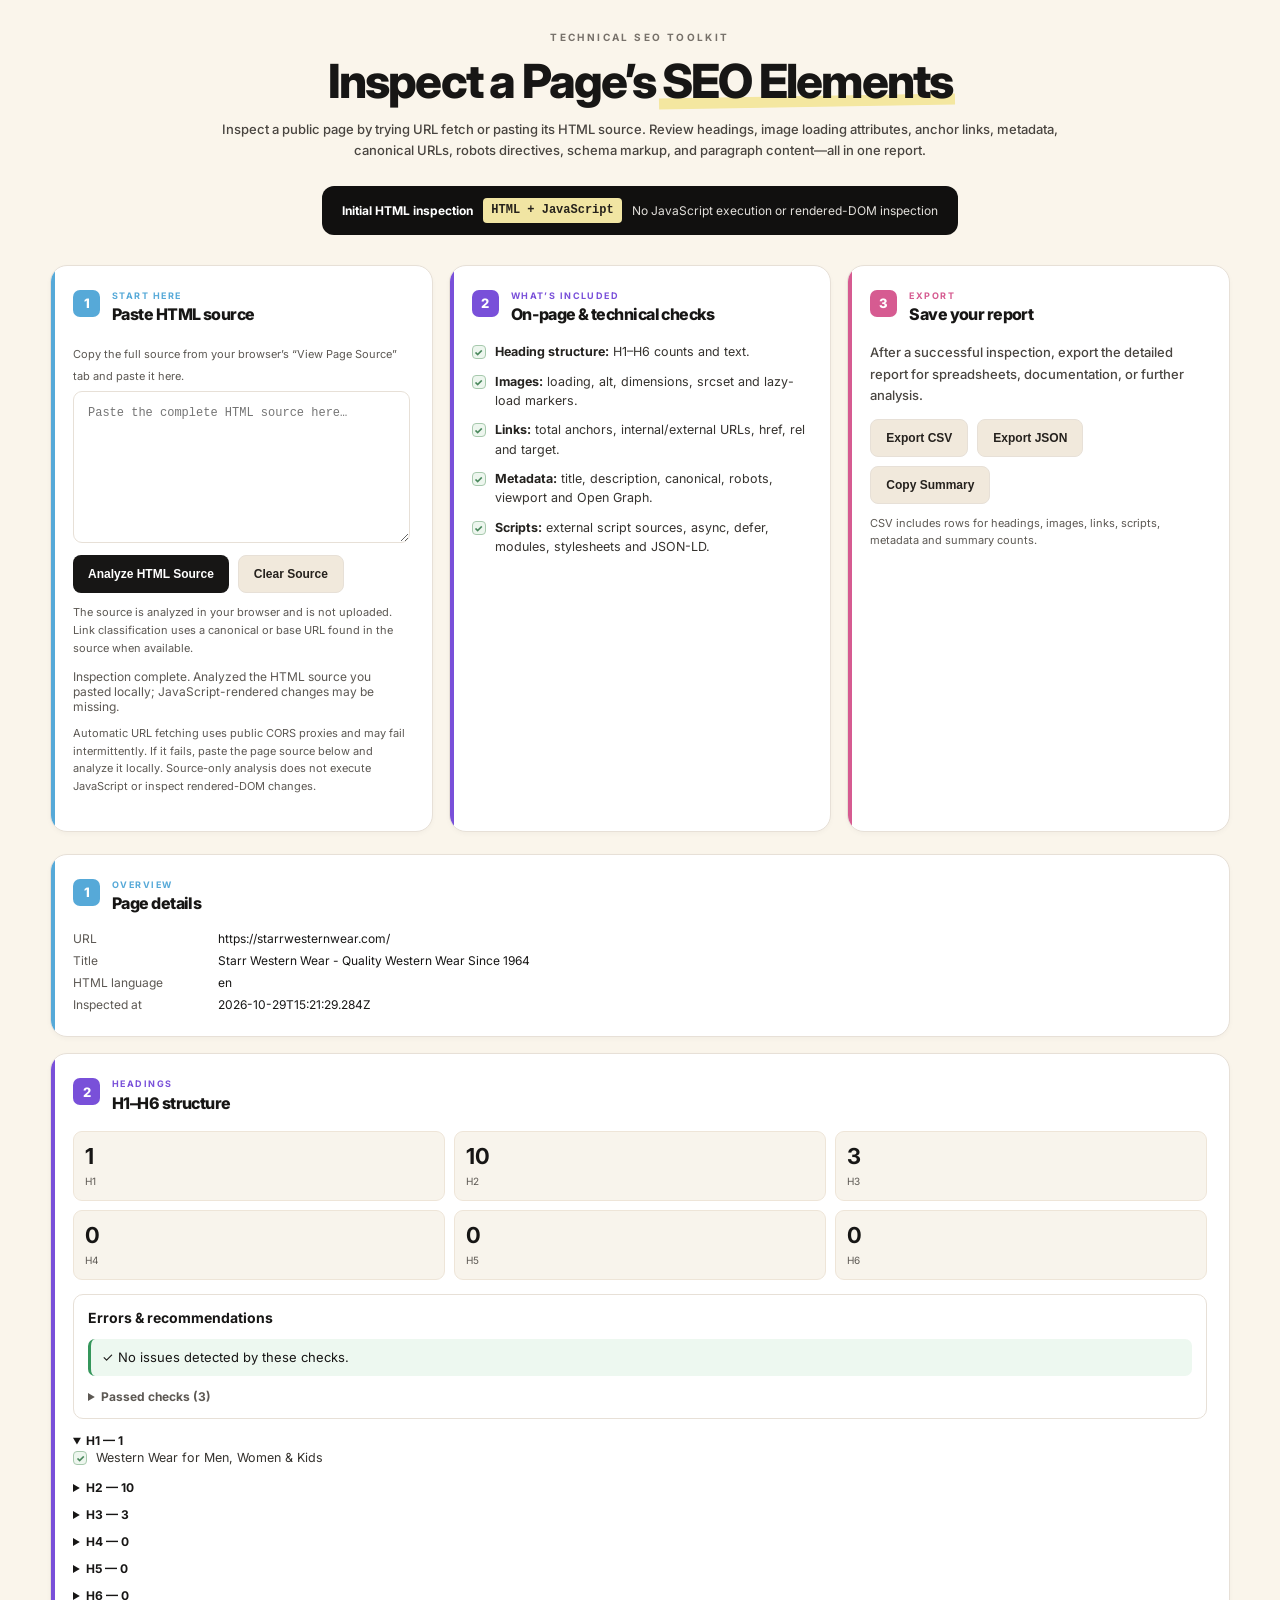
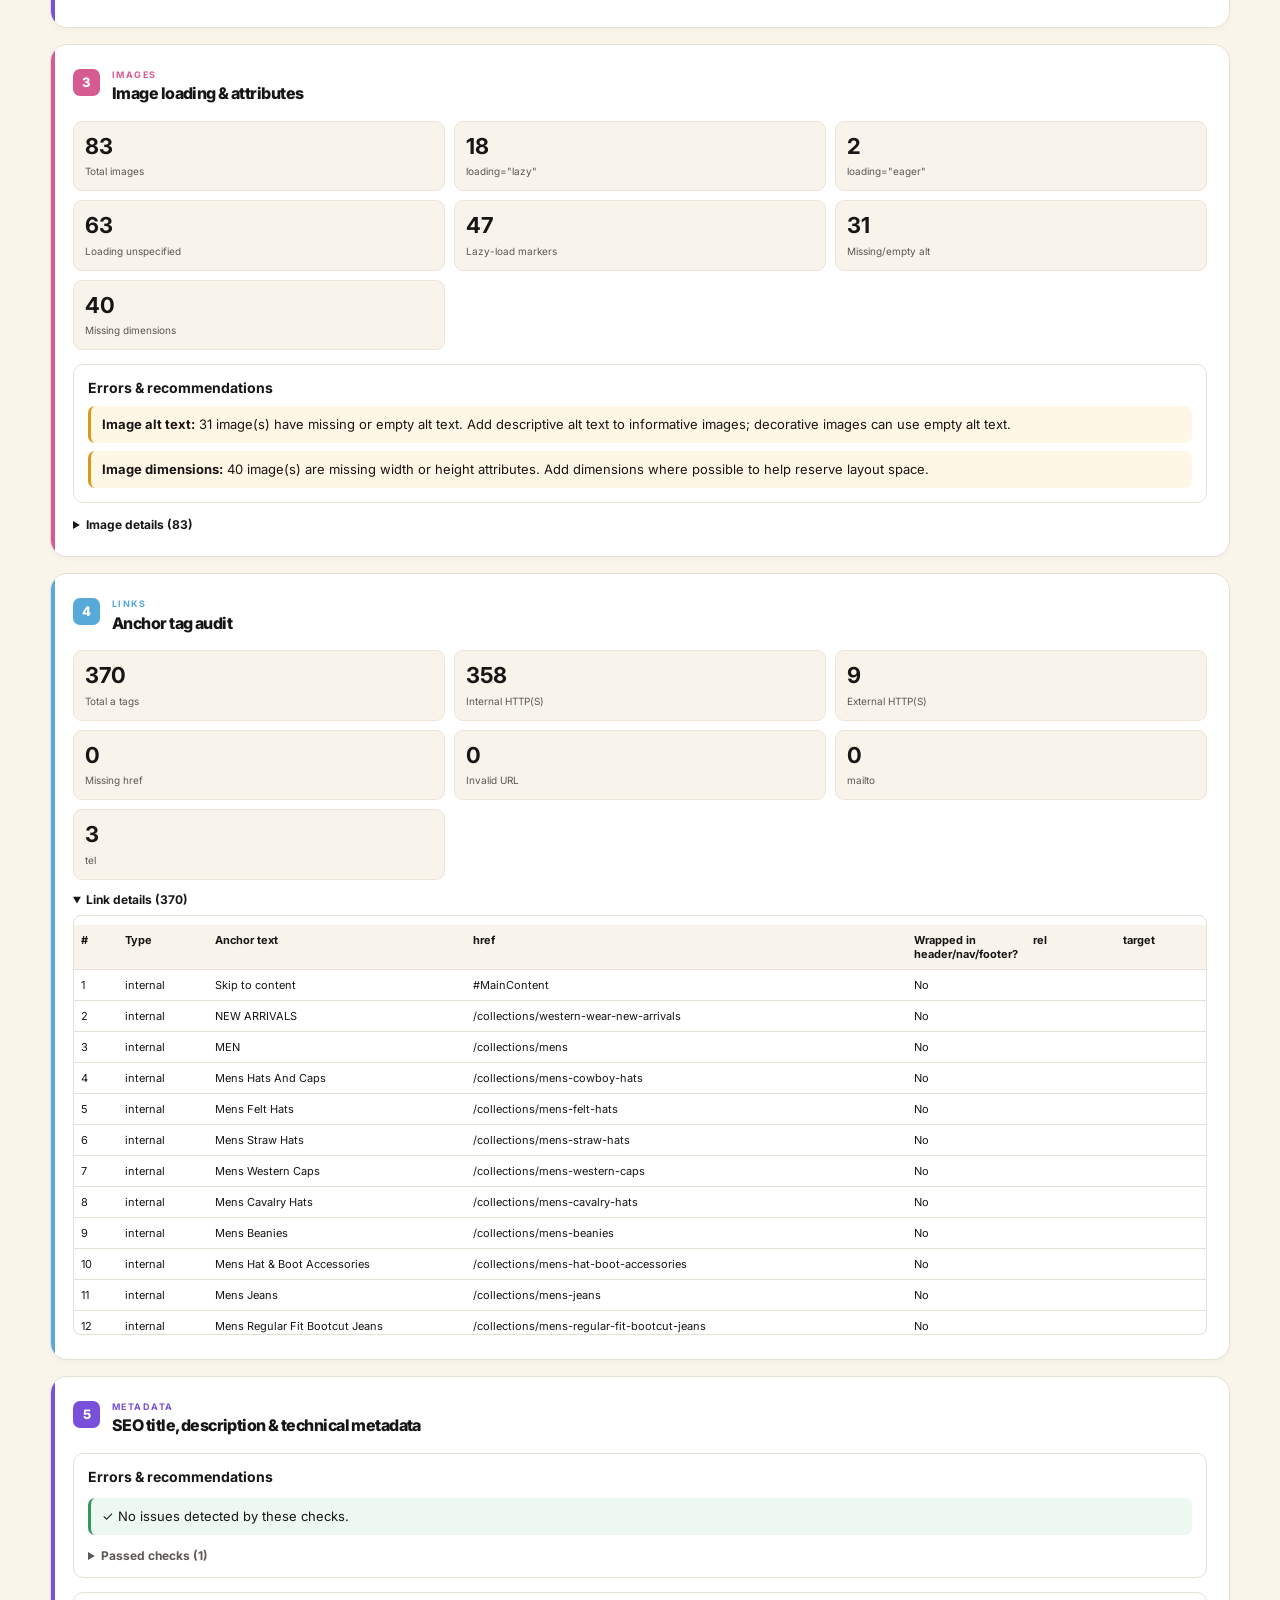
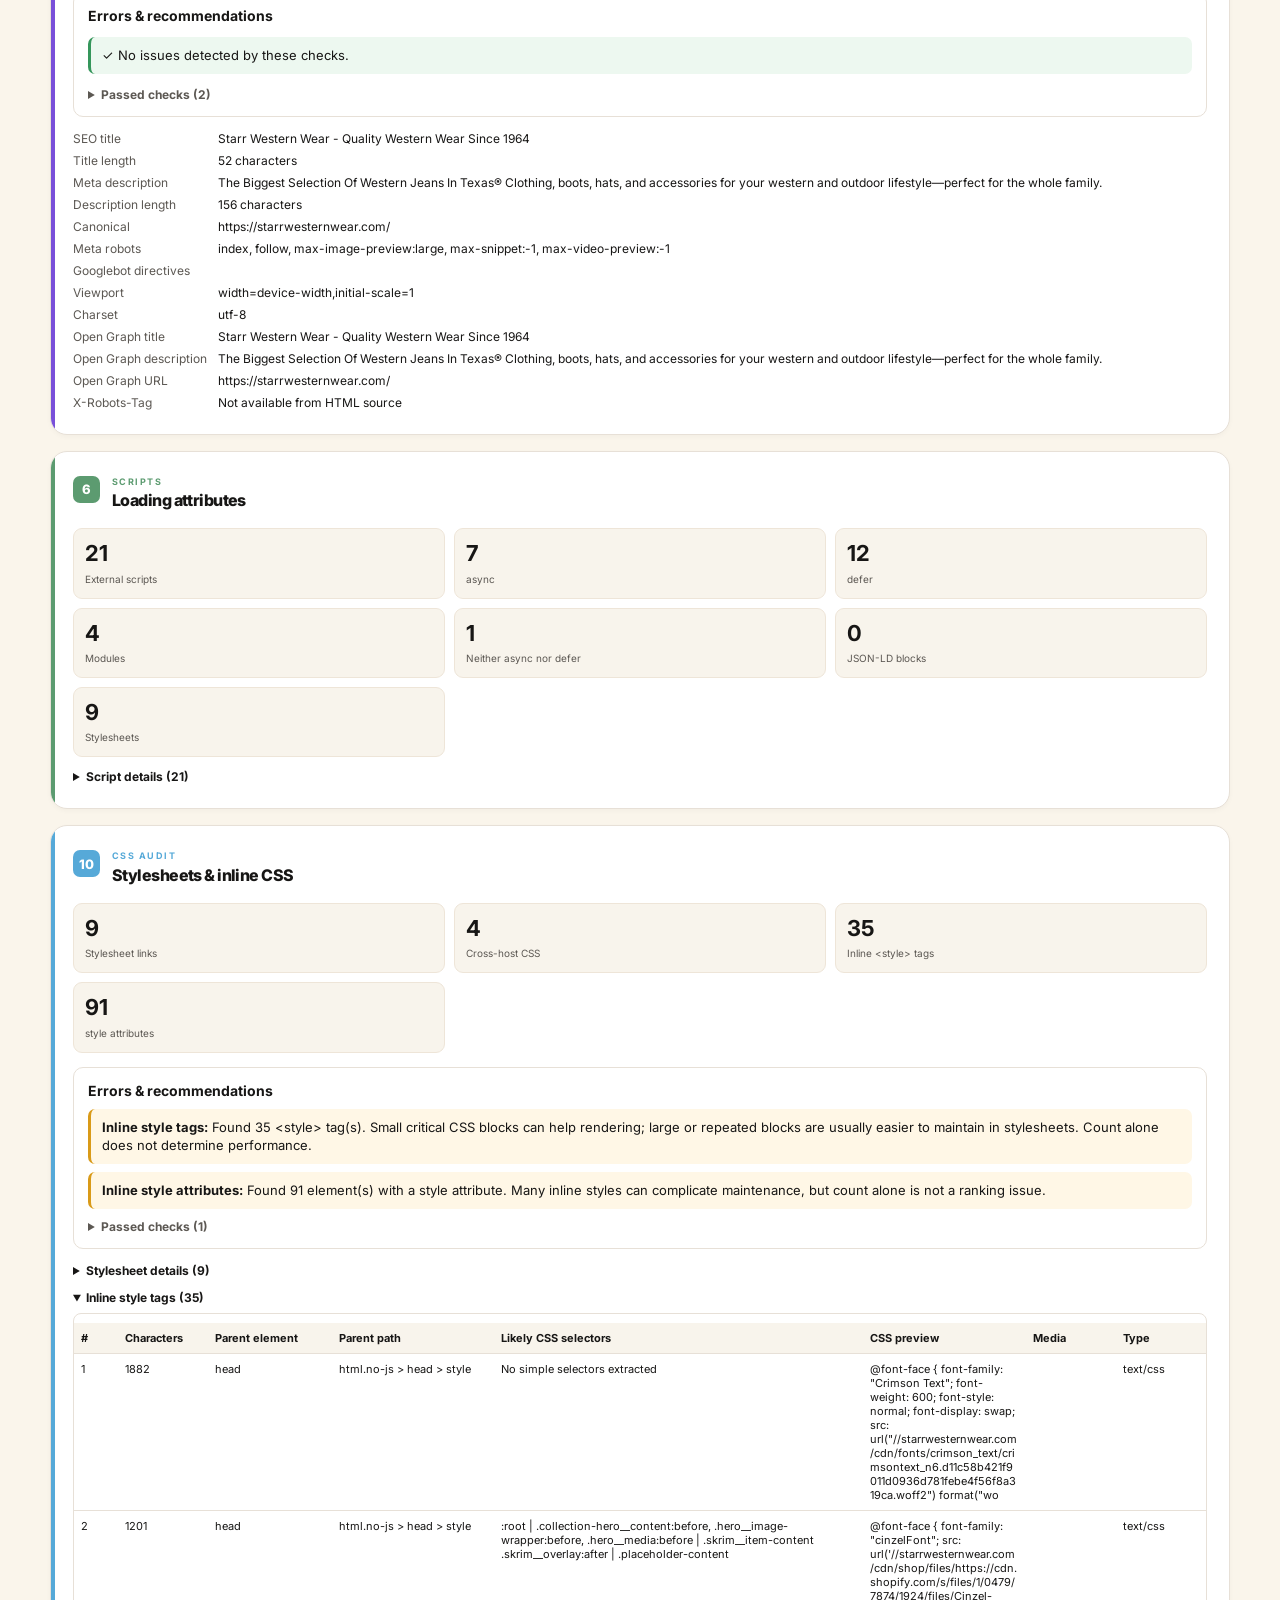
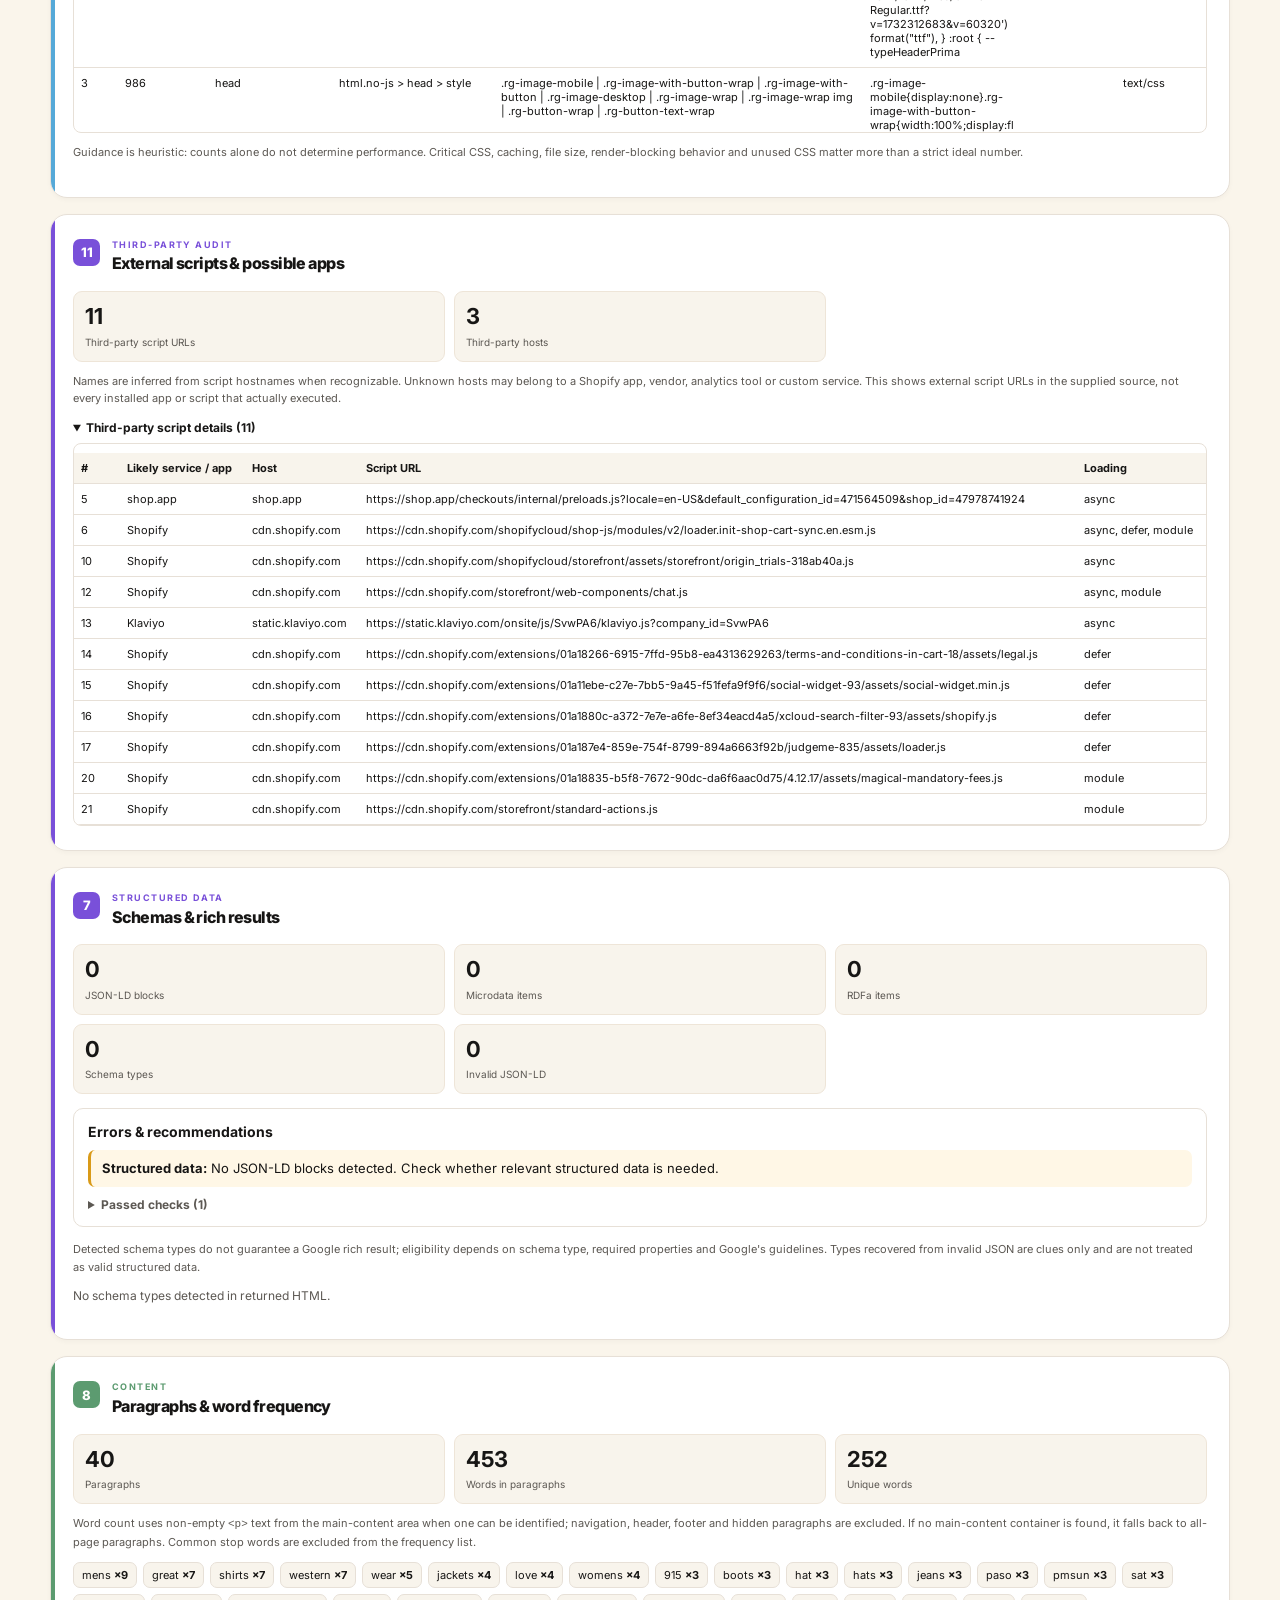
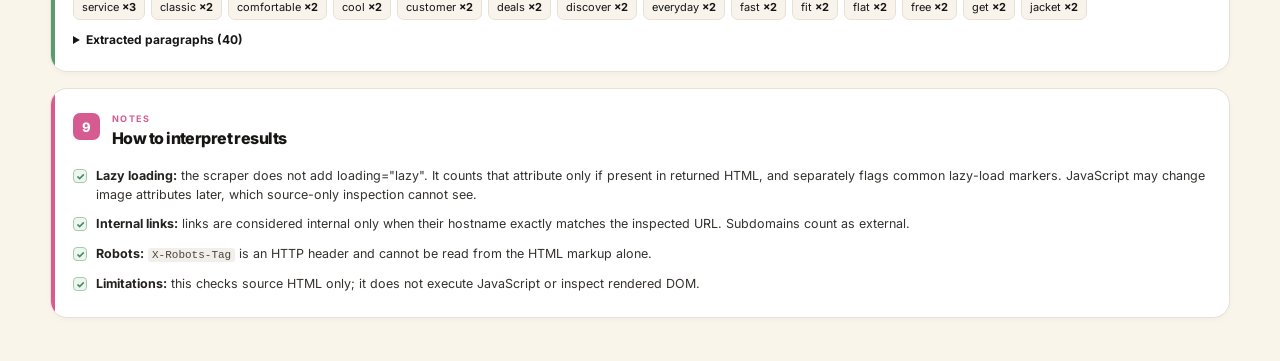
==== commit 5e35fdd7: "Update seo-page-inspector.html" ====
--- a/seo-page-inspector.html
+++ b/seo-page-inspector.html
@@ -1,5 +1,6 @@
-<!doctype html>
-<html lang="en"><head>
+<!DOCTYPE html>
+<html>
+  <head>
 <meta charset="utf-8">
 <meta name="viewport" content="width=device-width, initial-scale=1">
 <link rel="preconnect" href="https://fonts.googleapis.com">
@@ -79,7 +80,7 @@
 </article>
 </section>
 
-<section id="results" class="results checklist-grid" aria-label="Inspection results"><article class="checklist-card card-blue "><header class="card-header"><span class="card-number">1</span><div><p class="card-kicker">Overview</p><h2 class="card-title">Page details</h2></div></header><dl class="kv"><dt>URL</dt><dd>https://starrwesternwear.com/</dd><dt>Title</dt><dd>Starr Western Wear - Quality Western Wear Since 1964</dd><dt>HTML language</dt><dd>en</dd><dt>Inspected at</dt><dd>2026-10-29T15:21:29.284Z</dd></dl></article><article class="checklist-card card-purple "><header class="card-header"><span class="card-number">2</span><div><p class="card-kicker">Headings</p><h2 class="card-title">H1–H6 structure</h2></div></header><div class="metric-grid"><div class="metric"><strong>1</strong><span>H1</span></div><div class="metric"><strong>10</strong><span>H2</span></div><div class="metric"><strong>3</strong><span>H3</span></div><div class="metric"><strong>0</strong><span>H4</span></div><div class="metric"><strong>0</strong><span>H5</span></div><div class="metric"><strong>0</strong><span>H6</span></div></div><div class="diagnostic-panel"><h3>Errors &amp; recommendations</h3><p class="diagnostic-good">✓ No issues detected by these checks.</p><details><summary>Passed checks (3)</summary><ul class="diagnostic-list"><li class="diagnostic-good"><strong>H1:</strong> Exactly one H1 heading found.</li><li class="diagnostic-good"><strong>H2:</strong> Found 10 H2 heading(s).</li><li class="diagnostic-good"><strong>H3:</strong> Found 3 H3 heading(s).</li></ul></details></div><details open=""><summary>H1 — 1</summary><ul class="checklist"><li><span class="check-icon" aria-hidden="true">✓</span><span>Western Wear for Men, Women &amp; Kids</span></li></ul></details><details><summary>H2 — 10</summary><ul class="checklist"><li><span class="check-icon" aria-hidden="true">✓</span><span>Tempco Western Style, Built for Every Day</span></li><li><span class="check-icon" aria-hidden="true">✓</span><span>Shop Popular Western Brands</span></li><li><span class="check-icon" aria-hidden="true">✓</span><span>Hottest Western Wear</span></li><li><span class="check-icon" aria-hidden="true">✓</span><span>Let customers speak for us</span></li><li><span class="check-icon" aria-hidden="true">✓</span><span>Sign up and save</span></li><li><span class="check-icon" aria-hidden="true">✓</span><span>Shipping</span></li><li><span class="check-icon" aria-hidden="true">✓</span><span>Menu</span></li><li><span class="check-icon" aria-hidden="true">✓</span><span>Locations</span></li><li><span class="check-icon" aria-hidden="true">✓</span><span>Sign up and save</span></li><li><span class="check-icon" aria-hidden="true">✓</span><span>Collections</span></li></ul></details><details><summary>H3 — 3</summary><ul class="checklist"><li><span class="check-icon" aria-hidden="true">✓</span><span>East El Paso</span></li><li><span class="check-icon" aria-hidden="true">✓</span><span>Downtown El Paso</span></li><li><span class="check-icon" aria-hidden="true">✓</span><span>West El Paso - Shoppes At Solana</span></li></ul></details><details><summary>H4 — 0</summary><p class="empty">No headings found.</p></details><details><summary>H5 — 0</summary><p class="empty">No headings found.</p></details><details><summary>H6 — 0</summary><p class="empty">No headings found.</p></details></article><article class="checklist-card card-pink "><header class="card-header"><span class="card-number">3</span><div><p class="card-kicker">Images</p><h2 class="card-title">Image loading &amp; attributes</h2></div></header><div class="metric-grid"><div class="metric"><strong>83</strong><span>Total images</span></div><div class="metric"><strong>18</strong><span>loading="lazy"</span></div><div class="metric"><strong>2</strong><span>loading="eager"</span></div><div class="metric"><strong>63</strong><span>Loading unspecified</span></div><div class="metric"><strong>47</strong><span>Lazy-load markers</span></div><div class="metric"><strong>31</strong><span>Missing/empty alt</span></div><div class="metric"><strong>40</strong><span>Missing dimensions</span></div></div><div class="diagnostic-panel"><h3>Errors &amp; recommendations</h3><ul class="diagnostic-list"><li class="diagnostic-warning"><strong>Image alt text:</strong> 31 image(s) have missing or empty alt text. Add descriptive alt text to informative images; decorative images can use empty alt text.</li><li class="diagnostic-warning"><strong>Image dimensions:</strong> 40 image(s) are missing width or height attributes. Add dimensions where possible to help reserve layout space.</li></ul></div><details><summary>Image details (83)</summary><div class="table-wrap"><table class="detail-table"><thead><tr><th>#</th><th>Alt</th><th>Loading</th><th>Width</th><th>Height</th><th>Source</th><th>srcset</th><th>Lazy marker</th></tr></thead><tbody><tr><td>1</td><td></td><td>not specified</td><td>—</td><td>—</td><td>https://starrwesternwear.com/cdn/shop/files/jackets-mega-menu-image-men_%7Bwidth%7Dx.webp?v=1791993013</td><td>No</td><td>Yes</td></tr><tr><td>2</td><td></td><td>not specified</td><td>—</td><td>—</td><td>https://starrwesternwear.com/cdn/shop/files/hats-mega-menu-image-men_%7Bwidth%7Dx.webp?v=1791993872</td><td>No</td><td>Yes</td></tr><tr><td>3</td><td>woman wearing a tempco jacket</td><td>not specified</td><td>—</td><td>—</td><td>https://starrwesternwear.com/cdn/shop/files/tempco-jackets-womens-tiles-2026_%7Bwidth%7Dx.webp?v=1790029586</td><td>No</td><td>Yes</td></tr><tr><td>4</td><td></td><td>not specified</td><td>—</td><td>—</td><td>https://starrwesternwear.com/cdn/shop/files/jeans-mega-menu-image-women_%7Bwidth%7Dx.webp?v=1791994282</td><td>No</td><td>Yes</td></tr><tr><td>5</td><td>A smiling boy wearing a royal blue Ariat long-sleeve button-up shirt with 'ARIAT' printed in white on the left sleeve, paired with blue jeans, against a plain white background.</td><td>not specified</td><td>—</td><td>—</td><td>https://starrwesternwear.com/cdn/shop/files/Shop-our-Ariat-collection-for-kids_%7Bwidth%7Dx.webp?v=1789575496</td><td>No</td><td>Yes</td></tr><tr><td>6</td><td>girl wearing tempco jacket</td><td>not specified</td><td>—</td><td>—</td><td>https://starrwesternwear.com/cdn/shop/files/kids-tile-tempco_%7Bwidth%7Dx.webp?v=1790110942</td><td>No</td><td>Yes</td></tr><tr><td>7</td><td></td><td>not specified</td><td>—</td><td>—</td><td>https://starrwesternwear.com/cdn/shop/files/Ariat-mega-menu-image-brands_%7Bwidth%7Dx.webp?v=1791991598</td><td>No</td><td>Yes</td></tr><tr><td>8</td><td></td><td>not specified</td><td>—</td><td>—</td><td>https://starrwesternwear.com/cdn/shop/files/tempco-mega-menu-image-brands_%7Bwidth%7Dx.webp?v=1791991768</td><td>No</td><td>Yes</td></tr><tr><td>9</td><td>Starr Logo</td><td>not specified</td><td>127</td><td>64</td><td>https://starrwesternwear.com/cdn/shop/files/starr-logo-narrow-red-black-2025_140x.png?v=1755629161</td><td>Yes</td><td>No</td></tr><tr><td>10</td><td>Starr Logo</td><td>not specified</td><td>127</td><td>64</td><td>https://starrwesternwear.com/cdn/shop/files/starr-logo-narrow-red-black-2025_140x.png?v=1755629161</td><td>Yes</td><td>No</td></tr><tr><td>11</td><td>Starr Logo</td><td>not specified</td><td>127</td><td>64</td><td>https://starrwesternwear.com/cdn/shop/files/starr-logo-narrow-red-black-2025_140x.png?v=1755629161</td><td>Yes</td><td>No</td></tr><tr><td>12</td><td>Starr Logo</td><td>not specified</td><td>127</td><td>64</td><td>https://starrwesternwear.com/cdn/shop/files/starr-logo-narrow-red-black-2025_140x.png?v=1755629161</td><td>Yes</td><td>No</td></tr><tr><td>13</td><td></td><td>not specified</td><td>—</td><td>—</td><td>https://starrwesternwear.com/cdn/shop/files/jackets-mega-menu-image-men_%7Bwidth%7Dx.webp?v=1791993013</td><td>No</td><td>Yes</td></tr><tr><td>14</td><td></td><td>not specified</td><td>—</td><td>—</td><td>https://starrwesternwear.com/cdn/shop/files/hats-mega-menu-image-men_%7Bwidth%7Dx.webp?v=1791993872</td><td>No</td><td>Yes</td></tr><tr><td>15</td><td>woman wearing a tempco jacket</td><td>not specified</td><td>—</td><td>—</td><td>https://starrwesternwear.com/cdn/shop/files/tempco-jackets-womens-tiles-2026_%7Bwidth%7Dx.webp?v=1790029586</td><td>No</td><td>Yes</td></tr><tr><td>16</td><td></td><td>not specified</td><td>—</td><td>—</td><td>https://starrwesternwear.com/cdn/shop/files/jeans-mega-menu-image-women_%7Bwidth%7Dx.webp?v=1791994282</td><td>No</td><td>Yes</td></tr><tr><td>17</td><td>A smiling boy wearing a royal blue Ariat long-sleeve button-up shirt with 'ARIAT' printed in white on the left sleeve, paired with blue jeans, against a plain white background.</td><td>not specified</td><td>—</td><td>—</td><td>https://starrwesternwear.com/cdn/shop/files/Shop-our-Ariat-collection-for-kids_%7Bwidth%7Dx.webp?v=1789575496</td><td>No</td><td>Yes</td></tr><tr><td>18</td><td>girl wearing tempco jacket</td><td>not specified</td><td>—</td><td>—</td><td>https://starrwesternwear.com/cdn/shop/files/kids-tile-tempco_%7Bwidth%7Dx.webp?v=1790110942</td><td>No</td><td>Yes</td></tr><tr><td>19</td><td></td><td>not specified</td><td>—</td><td>—</td><td>https://starrwesternwear.com/cdn/shop/files/Ariat-mega-menu-image-brands_%7Bwidth%7Dx.webp?v=1791991598</td><td>No</td><td>Yes</td></tr><tr><td>20</td><td></td><td>not specified</td><td>—</td><td>—</td><td>https://starrwesternwear.com/cdn/shop/files/tempco-mega-menu-image-brands_%7Bwidth%7Dx.webp?v=1791991768</td><td>No</td><td>Yes</td></tr><tr><td>21</td><td>Tempco fall collection banner featuring Western jackets, cowboy hats, and ranch-inspired styles with the text "Get Ready for Fall" and "Shop New Arrivals.</td><td>eager</td><td>1600</td><td>600</td><td>https://starrwesternwear.com/cdn/shop/files/tempco-get-ready-for-fall-october-2026-desktop-logo.webp?v=1791576893&amp;width=1600</td><td>Yes</td><td>No</td></tr><tr><td>22</td><td>Tempco fall collection banner featuring Western jackets, cowboy hats, and ranch-inspired styles with the text "Get Ready for Fall" and "Shop New Arrivals.</td><td>eager</td><td>1600</td><td>1669</td><td>https://starrwesternwear.com/cdn/shop/files/tempco-get-ready-for-fall-october-2026-mobile-logo.webp?v=1791576893&amp;width=1600</td><td>Yes</td><td>No</td></tr><tr><td>23</td><td>(missing alt)</td><td>not specified</td><td>—</td><td>—</td><td>https://starrwesternwear.com/cdn/shop/files/preview_images/7901ef08888a47adbde7cf5242afcb63.thumbnail.0000000000_1200x.jpg?v=1791900861</td><td>No</td><td>No</td></tr><tr><td>24</td><td>Ariat</td><td>lazy</td><td>600</td><td>600</td><td>https://starrwesternwear.com/cdn/shop/files/ariat-logo-homepage-optimized.png?v=1744216409&amp;width=600</td><td>Yes</td><td>No</td></tr><tr><td>25</td><td>Wrangler</td><td>lazy</td><td>600</td><td>600</td><td>https://starrwesternwear.com/cdn/shop/files/wrangler-logo-optimized.png?v=1744216073&amp;width=600</td><td>Yes</td><td>No</td></tr><tr><td>26</td><td>Levi's</td><td>lazy</td><td>600</td><td>600</td><td>https://starrwesternwear.com/cdn/shop/files/levis-logo-optimized.png?v=1744216329&amp;width=600</td><td>Yes</td><td>No</td></tr><tr><td>27</td><td>Carhartt</td><td>lazy</td><td>600</td><td>600</td><td>https://starrwesternwear.com/cdn/shop/files/carhartt-logo-optimized.png?v=1744226000&amp;width=600</td><td>Yes</td><td>No</td></tr><tr><td>28</td><td>Stetson</td><td>lazy</td><td>600</td><td>600</td><td>https://starrwesternwear.com/cdn/shop/files/stetson-logo-optimized.png?v=1744148336&amp;width=600</td><td>Yes</td><td>No</td></tr><tr><td>29</td><td>Larry Mahan</td><td>lazy</td><td>600</td><td>600</td><td>https://starrwesternwear.com/cdn/shop/files/larry-mahan-logo-optimized.png?v=1744148445&amp;width=600</td><td>Yes</td><td>No</td></tr><tr><td>30</td><td></td><td>not specified</td><td>230</td><td>230</td><td>https://starrwesternwear.com/cdn/shop/files/Tempco-Womens-Nicole-Fleece-Jacket-TL5004__S_8-featured_%7Bwidth%7Dx.jpg?v=1792166944</td><td>No</td><td>Yes</td></tr><tr><td>31</td><td></td><td>not specified</td><td>—</td><td>—</td><td>https://starrwesternwear.com/cdn/shop/files/Tempco-Womens-Nicole-Fleece-Jacket-TL5004__S_8-featured_400x.jpg?v=1792166944</td><td>No</td><td>No</td></tr><tr><td>32</td><td></td><td>not specified</td><td>230</td><td>230</td><td>https://starrwesternwear.com/cdn/shop/files/Tempco-Womens-Nicole-Fleece-Jacket-TL5004__S_1_%7Bwidth%7Dx.jpg?v=1791407320</td><td>No</td><td>Yes</td></tr><tr><td>33</td><td></td><td>not specified</td><td>230</td><td>230</td><td>https://starrwesternwear.com/cdn/shop/files/Tempco-Mens-Workhorse-Short-Sleeve-Work-T-Shirt-TT2001-black-main-cover_%7Bwidth%7Dx.jpg?v=1787335059</td><td>No</td><td>Yes</td></tr><tr><td>34</td><td>Tempco Mens Workhorse Long Sleeve Work T-Shirt</td><td>not specified</td><td>—</td><td>—</td><td>https://starrwesternwear.com/cdn/shop/files/Tempco-Mens-Workhorse-Short-Sleeve-Work-T-Shirt-TT2001-black-main-cover_400x.jpg?v=1787335059</td><td>No</td><td>No</td></tr><tr><td>35</td><td></td><td>not specified</td><td>230</td><td>230</td><td>https://starrwesternwear.com/cdn/shop/files/Tempco-Mens-Workhorse-Long-Sleeve-Work-T-Shirt-TT2001__S_1_%7Bwidth%7Dx.jpg?v=1787332537</td><td>No</td><td>Yes</td></tr><tr><td>36</td><td></td><td>not specified</td><td>230</td><td>230</td><td>https://starrwesternwear.com/cdn/shop/files/Larry-Mahan-Mens-100X-Straw-Hat-MS4665RM100X-S80651__S_1_%7Bwidth%7Dx.jpg?v=1771002623</td><td>No</td><td>Yes</td></tr><tr><td>37</td><td>Larry Mahan Mens 100X Straw Hat - MS4665RM100X-S80651</td><td>not specified</td><td>—</td><td>—</td><td>https://starrwesternwear.com/cdn/shop/files/Larry-Mahan-Mens-100X-Straw-Hat-MS4665RM100X-S80651__S_1_400x.jpg?v=1771002623</td><td>No</td><td>No</td></tr><tr><td>38</td><td></td><td>not specified</td><td>230</td><td>230</td><td>https://starrwesternwear.com/cdn/shop/files/Larry-Mahan-Mens-100X-Straw-Hat-MS4665RM100X-S80651__S_2_%7Bwidth%7Dx.jpg?v=1771002624</td><td>No</td><td>Yes</td></tr><tr><td>39</td><td></td><td>not specified</td><td>230</td><td>230</td><td>https://starrwesternwear.com/cdn/shop/files/Tempco-Mens-Monterey-Quilted-Jacket-TM1136__S_1_%7Bwidth%7Dx.jpg?v=1789748146</td><td>No</td><td>Yes</td></tr><tr><td>40</td><td>Tempco Mens Monterey Quilted Jacket - TM1136</td><td>not specified</td><td>—</td><td>—</td><td>https://starrwesternwear.com/cdn/shop/files/Tempco-Mens-Monterey-Quilted-Jacket-TM1136__S_1_400x.jpg?v=1789748146</td><td>No</td><td>No</td></tr><tr><td>41</td><td></td><td>not specified</td><td>230</td><td>230</td><td>https://starrwesternwear.com/cdn/shop/files/Tempco-Mens-Monterey-Quilted-Jacket-TM1136__S_2_%7Bwidth%7Dx.jpg?v=1789748147</td><td>No</td><td>Yes</td></tr><tr><td>42</td><td></td><td>not specified</td><td>230</td><td>230</td><td>https://starrwesternwear.com/cdn/shop/files/Ariat-Mens-FlexFit-Shield-Logo-Cap-1512401__S_1_%7Bwidth%7Dx.jpg?v=1776097200</td><td>No</td><td>Yes</td></tr><tr><td>43</td><td>Ariat Mens FlexFit Shield Logo Cap - 1512401</td><td>not specified</td><td>—</td><td>—</td><td>https://starrwesternwear.com/cdn/shop/files/Ariat-Mens-FlexFit-Shield-Logo-Cap-1512401__S_1_400x.jpg?v=1776097200</td><td>No</td><td>No</td></tr><tr><td>44</td><td></td><td>not specified</td><td>230</td><td>230</td><td>https://starrwesternwear.com/cdn/shop/files/Ariat-Mens-Everything-Classic-Fit-Shirt-White-10072739__S_1_%7Bwidth%7Dx.jpg?v=1781795962</td><td>No</td><td>Yes</td></tr><tr><td>45</td><td>Ariat Mens Everything Classic Fit Shirt White - 10072739</td><td>not specified</td><td>—</td><td>—</td><td>https://starrwesternwear.com/cdn/shop/files/Ariat-Mens-Everything-Classic-Fit-Shirt-White-10072739__S_1_400x.jpg?v=1781795962</td><td>No</td><td>No</td></tr><tr><td>46</td><td></td><td>not specified</td><td>230</td><td>230</td><td>https://starrwesternwear.com/cdn/shop/files/Ariat-Mens-Everything-Classic-Fit-Shirt-White-10072739__S_2_%7Bwidth%7Dx.jpg?v=1781795963</td><td>No</td><td>Yes</td></tr><tr><td>47</td><td></td><td>not specified</td><td>230</td><td>230</td><td>https://starrwesternwear.com/cdn/shop/files/Old-West-Mens-Boots-SRM4010-BLK__S_2_%7Bwidth%7Dx.webp?v=1792690536</td><td>No</td><td>Yes</td></tr><tr><td>48</td><td></td><td>not specified</td><td>—</td><td>—</td><td>https://starrwesternwear.com/cdn/shop/files/Old-West-Mens-Boots-SRM4010-BLK__S_2_400x.webp?v=1792690536</td><td>No</td><td>No</td></tr><tr><td>49</td><td></td><td>not specified</td><td>230</td><td>230</td><td>https://starrwesternwear.com/cdn/shop/files/Old-West-Mens-Boots-SRM4010-BLK__S_1_%7Bwidth%7Dx.jpg?v=1771003398</td><td>No</td><td>Yes</td></tr><tr><td>50</td><td></td><td>not specified</td><td>230</td><td>230</td><td>https://starrwesternwear.com/cdn/shop/files/Carhartt-Boys-Canvas-Lined-Vest-CR8110-D15__S_1_%7Bwidth%7Dx.jpg?v=1767989933</td><td>No</td><td>Yes</td></tr><tr><td>51</td><td>Carhartt Boys Canvas Lined Vest - CR8110-D15</td><td>not specified</td><td>—</td><td>—</td><td>https://starrwesternwear.com/cdn/shop/files/Carhartt-Boys-Canvas-Lined-Vest-CR8110-D15__S_1_400x.jpg?v=1767989933</td><td>No</td><td>No</td></tr><tr><td>52</td><td></td><td>not specified</td><td>230</td><td>230</td><td>https://starrwesternwear.com/cdn/shop/files/Carhartt-Boys-Canvas-Lined-Vest-CR8110-D15__S_2_%7Bwidth%7Dx.jpg?v=1767989934</td><td>No</td><td>Yes</td></tr><tr><td>53</td><td></td><td>not specified</td><td>230</td><td>230</td><td>https://starrwesternwear.com/cdn/shop/files/Tempco-Mens-Sherpa-Suede-Trucker-Jacket-TM6001__S_1_%7Bwidth%7Dx.jpg?v=1789589766</td><td>No</td><td>Yes</td></tr><tr><td>54</td><td>Tempco Mens Sherpa Suede Trucker Jacket - TM6001</td><td>not specified</td><td>—</td><td>—</td><td>https://starrwesternwear.com/cdn/shop/files/Tempco-Mens-Sherpa-Suede-Trucker-Jacket-TM6001__S_1_400x.jpg?v=1789589766</td><td>No</td><td>No</td></tr><tr><td>55</td><td></td><td>not specified</td><td>230</td><td>230</td><td>https://starrwesternwear.com/cdn/shop/files/Tempco-Mens-Sherpa-Suede-Trucker-Jacket-TM6001__S_2_%7Bwidth%7Dx.jpg?v=1789589767</td><td>No</td><td>Yes</td></tr><tr><td>56</td><td></td><td>not specified</td><td>230</td><td>230</td><td>https://starrwesternwear.com/cdn/shop/files/Wrangler-Girls-Sherpa-Lined-Trucker-Jacket-Pink-112382706__S_1_%7Bwidth%7Dx.jpg?v=1790205339</td><td>No</td><td>Yes</td></tr><tr><td>57</td><td>Wrangler Girls Sherpa Lined Trucker Jacket Pink - 112382706</td><td>not specified</td><td>—</td><td>—</td><td>https://starrwesternwear.com/cdn/shop/files/Wrangler-Girls-Sherpa-Lined-Trucker-Jacket-Pink-112382706__S_1_400x.jpg?v=1790205339</td><td>No</td><td>No</td></tr><tr><td>58</td><td>Mens Jeans</td><td>lazy</td><td>700</td><td>700</td><td>https://starrwesternwear.com/cdn/shop/files/mens-jeans-shop-now.jpg?v=1768240593&amp;width=700</td><td>Yes</td><td>No</td></tr><tr><td>59</td><td>Mens Hats &amp; Caps</td><td>lazy</td><td>700</td><td>700</td><td>https://starrwesternwear.com/cdn/shop/files/mens-hats-shop-now.jpg?v=1768241417&amp;width=700</td><td>Yes</td><td>No</td></tr><tr><td>60</td><td>Mens Shirts</td><td>lazy</td><td>700</td><td>700</td><td>https://starrwesternwear.com/cdn/shop/files/mens-western-shirts-shop-now.jpg?v=1768241808&amp;width=700</td><td>Yes</td><td>No</td></tr><tr><td>61</td><td>Mens Boots</td><td>lazy</td><td>700</td><td>700</td><td>https://starrwesternwear.com/cdn/shop/files/mens-boots-collection-shop-now.jpg?v=1744149948&amp;width=700</td><td>Yes</td><td>No</td></tr><tr><td>62</td><td>Mens FR &amp; Workwear</td><td>lazy</td><td>700</td><td>700</td><td>https://starrwesternwear.com/cdn/shop/files/fr-collection-shop-now.jpg?v=1768241225&amp;width=700</td><td>Yes</td><td>No</td></tr><tr><td>63</td><td>Mens Jackets</td><td>lazy</td><td>700</td><td>700</td><td>https://starrwesternwear.com/cdn/shop/files/marlboro-jacket-tile.webp?v=1789493529&amp;width=700</td><td>Yes</td><td>No</td></tr><tr><td>64</td><td>Womens Tops</td><td>lazy</td><td>700</td><td>700</td><td>https://starrwesternwear.com/cdn/shop/files/womens-tops-shop-now.jpg?v=1768242210&amp;width=700</td><td>Yes</td><td>No</td></tr><tr><td>65</td><td>Womens Jeans</td><td>lazy</td><td>700</td><td>700</td><td>https://starrwesternwear.com/cdn/shop/files/womens-jeans-shop-now.jpg?v=1768242333&amp;width=700</td><td>Yes</td><td>No</td></tr><tr><td>66</td><td>Womens Boots</td><td>lazy</td><td>700</td><td>700</td><td>https://starrwesternwear.com/cdn/shop/files/womens-boots-shop-now.jpg?v=1768240826&amp;width=700</td><td>Yes</td><td>No</td></tr><tr><td>67</td><td>Mens Western Belts</td><td>lazy</td><td>700</td><td>700</td><td>https://starrwesternwear.com/cdn/shop/files/mens-western-belts-shop-now.jpg?v=1768242071&amp;width=700</td><td>Yes</td><td>No</td></tr><tr><td>68</td><td>Womens Jackets</td><td>lazy</td><td>700</td><td>700</td><td>https://starrwesternwear.com/cdn/shop/files/womens-jackets-tile-tempco-olivia-jacket.webp?v=1791989308&amp;width=700</td><td>Yes</td><td>No</td></tr><tr><td>69</td><td>Kids</td><td>lazy</td><td>700</td><td>700</td><td>https://starrwesternwear.com/cdn/shop/files/kids-homepage-tile.jpg?v=1768241064&amp;width=700</td><td>Yes</td><td>No</td></tr><tr><td>70</td><td>Stetson Mens 6X Premio Felt Hat - Black - SFPREM01-07</td><td>not specified</td><td>—</td><td>—</td><td>https://cdn.shopify.com/s/files/1/0479/7874/1924/files/Stetson-Mens-6X-Premio-Felt-Hat-Black-SFPREM01-07__S_1_70x70.jpg?v=1763694230</td><td>No</td><td>Yes</td></tr><tr><td>71</td><td>Starr Mens Printed Square Snap Long Sleeve Shirt Yellow/Green Geo - SWPTSLS-401</td><td>not specified</td><td>—</td><td>—</td><td>https://cdn.shopify.com/s/files/1/0479/7874/1924/files/Starr-Mens-Printed-Square-Snap-Long-Sleeve-Shirt-Yellow-Green-Geo-SWPTSLS-401-ai_70x70.jpg?v=1773691077</td><td>No</td><td>Yes</td></tr><tr><td>72</td><td>Charlie 1 Horse Womens Highway Mushroom Felt Hat Beige/Mushroom - CWHIWA40-MU</td><td>not specified</td><td>—</td><td>—</td><td>https://cdn.shopify.com/s/files/1/0479/7874/1924/files/Charlie-1-Horse-Womens-Highway-Mushroom-Felt-Hat-CWHIWA40-MU__S_1_70x70.jpg?v=1789146934</td><td>No</td><td>Yes</td></tr><tr><td>73</td><td>Sugar &amp; Lace Womens Puffer Aztec Bootstitch Vest Burgundy - SLJO235-BUR</td><td>not specified</td><td>—</td><td>—</td><td>https://cdn.shopify.com/s/files/1/0479/7874/1924/files/Sugar-Lace-Womens-Puffer-Aztec-Bootstitch-Vest-Burgundy-SLJO235-BUR__S_1_70x70.jpg?v=1766780307</td><td>No</td><td>Yes</td></tr><tr><td>74</td><td>Levi's Mens Corduroy Sherpa Jacket Tan - LM5RC062-TAN</td><td>not specified</td><td>—</td><td>—</td><td>https://cdn.shopify.com/s/files/1/0479/7874/1924/files/Levi-s-Mens-Corduroy-Sherpa-Jacket-Tan-LM5RC062-TAN__S_1_70x70.jpg?v=1786554922</td><td>No</td><td>Yes</td></tr><tr><td>75</td><td>Ariat Mens Parry Classic Fit Shirt Purplavy Paisley Print - 10079288</td><td>not specified</td><td>—</td><td>—</td><td>https://cdn.shopify.com/s/files/1/0479/7874/1924/files/Ariat-Mens-Parry-Classic-Fit-Shirt-Purplavy-Paisley-Print-10079288__S_1_70x70.jpg?v=1786652135</td><td>No</td><td>Yes</td></tr><tr><td>76</td><td>Wrangler Boys Blanket Denim Jacket - 84265RT</td><td>not specified</td><td>—</td><td>—</td><td>https://cdn.shopify.com/s/files/1/0479/7874/1924/files/Wrangler-Boys-Blanket-Denim-Jacket-84265RT__S_1_70x70.jpg?v=1776467946</td><td>No</td><td>Yes</td></tr><tr><td>77</td><td>Justin Mens 3X Dixon Felt Hat Black - JF0330DIXON-BLK</td><td>not specified</td><td>—</td><td>—</td><td>https://cdn.shopify.com/s/files/1/0479/7874/1924/files/Justin-3X-Dixon-Felt-Hat-Black-JF0330DIXON-BLK__S_1_70x70.jpg?v=1771002221</td><td>No</td><td>Yes</td></tr><tr><td>78</td><td>Nocona Mens Western Buckle - 37981</td><td>not specified</td><td>—</td><td>—</td><td>https://cdn.shopify.com/s/files/1/0479/7874/1924/files/Nocona-Mens-Western-Buckle-37981__S_1_3348da41-bec8-447d-a443-220208eb6080_70x70.jpg?v=1763685086</td><td>No</td><td>Yes</td></tr><tr><td>79</td><td>Wrangler Mens Authentic Cowboy Cut Work Shirt - 70127MW</td><td>not specified</td><td>—</td><td>—</td><td>https://cdn.shopify.com/s/files/1/0479/7874/1924/files/Wrangler-Mens-Authentic-Cowboy-Cut-Work-Shirt-70127MW__S_1_70x70.jpg?v=1782253177</td><td>No</td><td>Yes</td></tr><tr><td>80</td><td>Tempco Mens El Vikingo Square Snap Long Sleeve Shirt Cream/Brown - TMVKSNLS-415</td><td>not specified</td><td>—</td><td>—</td><td>https://cdn.shopify.com/s/files/1/0479/7874/1924/files/Tempco-Mens-El-Vikingo-Square-Snap-Long-Sleeve-Shirt-Cream-Brown-TMVKSNLS-415__S_1_70x70.jpg?v=1772832293</td><td>No</td><td>Yes</td></tr><tr><td>81</td><td>Tempco Mens El Vikingo Square Snap Long Sleeve Shirt Brown/Green - TMVKSNLS-411</td><td>not specified</td><td>—</td><td>—</td><td>https://cdn.shopify.com/s/files/1/0479/7874/1924/files/Tempco-Mens-El-Vikingo-Square-Snap-Long-Sleeve-Shirt-Brown-Green-TMVKSNLS-411__S_1_70x70.jpg?v=1772831948</td><td>No</td><td>Yes</td></tr><tr><td>82</td><td>Wrangler X Lainey Wilson Womens Penny Coat Denim - 112382812</td><td>not specified</td><td>—</td><td>—</td><td>https://cdn.shopify.com/s/files/1/0479/7874/1924/files/Wrangler-X-Lainey-Wilson-Womens-Penny-Coat-Denim-112382812__S_1_70x70.jpg?v=1784663416</td><td>No</td><td>Yes</td></tr><tr><td>83</td><td>Starr Logo</td><td>not specified</td><td>128</td><td>64</td><td>https://starrwesternwear.com/cdn/shop/files/starr-logo-narrow-red-black-2025_x64@2x.png?v=1755629161</td><td>No</td><td>No</td></tr></tbody></table></div></details></article><article class="checklist-card card-blue "><header class="card-header"><span class="card-number">4</span><div><p class="card-kicker">Links</p><h2 class="card-title">Anchor tag audit</h2></div></header><div class="metric-grid"><div class="metric"><strong>370</strong><span>Total a tags</span></div><div class="metric"><strong>358</strong><span>Internal HTTP(S)</span></div><div class="metric"><strong>9</strong><span>External HTTP(S)</span></div><div class="metric"><strong>0</strong><span>Missing href</span></div><div class="metric"><strong>0</strong><span>Invalid URL</span></div><div class="metric"><strong>0</strong><span>mailto</span></div><div class="metric"><strong>3</strong><span>tel</span></div></div><details open=""><summary>Link details (370)</summary><div class="table-wrap"><table class="detail-table"><thead><tr><th>#</th><th>Type</th><th>Anchor text</th><th>href</th><th>Wrapped in header/nav/footer?</th><th>rel</th><th>target</th></tr></thead><tbody><tr><td>1</td><td>internal</td><td>Skip to content</td><td>#MainContent</td><td>No</td><td></td><td></td></tr><tr><td>2</td><td>internal</td><td>NEW ARRIVALS</td><td>/collections/western-wear-new-arrivals</td><td>No</td><td></td><td></td></tr><tr><td>3</td><td>internal</td><td>MEN</td><td>/collections/mens</td><td>No</td><td></td><td></td></tr><tr><td>4</td><td>internal</td><td>Mens Hats And Caps</td><td>/collections/mens-cowboy-hats</td><td>No</td><td></td><td></td></tr><tr><td>5</td><td>internal</td><td>Mens Felt Hats</td><td>/collections/mens-felt-hats</td><td>No</td><td></td><td></td></tr><tr><td>6</td><td>internal</td><td>Mens Straw Hats</td><td>/collections/mens-straw-hats</td><td>No</td><td></td><td></td></tr><tr><td>7</td><td>internal</td><td>Mens Western Caps</td><td>/collections/mens-western-caps</td><td>No</td><td></td><td></td></tr><tr><td>8</td><td>internal</td><td>Mens Cavalry Hats</td><td>/collections/mens-cavalry-hats</td><td>No</td><td></td><td></td></tr><tr><td>9</td><td>internal</td><td>Mens Beanies</td><td>/collections/mens-beanies</td><td>No</td><td></td><td></td></tr><tr><td>10</td><td>internal</td><td>Mens Hat &amp; Boot Accessories</td><td>/collections/mens-hat-boot-accessories</td><td>No</td><td></td><td></td></tr><tr><td>11</td><td>internal</td><td>Mens Jeans</td><td>/collections/mens-jeans</td><td>No</td><td></td><td></td></tr><tr><td>12</td><td>internal</td><td>Mens Regular Fit Bootcut Jeans</td><td>/collections/mens-regular-fit-bootcut-jeans</td><td>No</td><td></td><td></td></tr><tr><td>13</td><td>internal</td><td>Mens Regular Fit Straight Jeans</td><td>/collections/mens-regular-fit-straight-jeans</td><td>No</td><td></td><td></td></tr><tr><td>14</td><td>internal</td><td>Mens Slim Bootcut Jeans</td><td>/collections/mens-slim-bootcut-jeans</td><td>No</td><td></td><td></td></tr><tr><td>15</td><td>internal</td><td>Mens Slim Straight Jeans</td><td>/collections/mens-slim-straight-jeans</td><td>No</td><td></td><td></td></tr><tr><td>16</td><td>internal</td><td>Mens Relaxed Bootcut Jeans</td><td>/collections/mens-relaxed-bootcut-jeans</td><td>No</td><td></td><td></td></tr><tr><td>17</td><td>internal</td><td>Mens Relaxed Straight Jeans</td><td>/collections/mens-relaxed-straight-jeans</td><td>No</td><td></td><td></td></tr><tr><td>18</td><td>internal</td><td>Mens Polyester Jeans</td><td>/collections/mens-polyester-jeans</td><td>No</td><td></td><td></td></tr><tr><td>19</td><td>internal</td><td>Mens FR &amp; Work Jeans</td><td>/collections/mens-fr-work-jeans</td><td>No</td><td></td><td></td></tr><tr><td>20</td><td>internal</td><td>Mens Jackets and Vests</td><td>/collections/mens-jackets-vests</td><td>No</td><td></td><td></td></tr><tr><td>21</td><td>internal</td><td>Mens Jackets</td><td>/collections/mens-jackets</td><td>No</td><td></td><td></td></tr><tr><td>22</td><td>internal</td><td>Mens Vests</td><td>/collections/mens-vests</td><td>No</td><td></td><td></td></tr><tr><td>23</td><td>internal</td><td>Mens Boots</td><td>/collections/mens-boots-shoes</td><td>No</td><td></td><td></td></tr><tr><td>24</td><td>internal</td><td>Mens Western Boots</td><td>/collections/mens-western-boots</td><td>No</td><td></td><td></td></tr><tr><td>25</td><td>internal</td><td>Mens Shoes</td><td>/collections/mens-shoes</td><td>No</td><td></td><td></td></tr><tr><td>26</td><td>internal</td><td>Mens Steel Toe and Work Boots</td><td>/collections/mens-steel-toe-and-work-boots</td><td>No</td><td></td><td></td></tr><tr><td>27</td><td>internal</td><td>Mens Shirts</td><td>/collections/mens-shirts</td><td>No</td><td></td><td></td></tr><tr><td>28</td><td>internal</td><td>Mens Long Sleeve Snap Shirts</td><td>/collections/mens-long-sleeve-western-snap-shirts</td><td>No</td><td></td><td></td></tr><tr><td>29</td><td>internal</td><td>Mens Long Sleeve Button-Down Shirts</td><td>/collections/mens-long-sleeve-western-button-down-shirts</td><td>No</td><td></td><td></td></tr><tr><td>30</td><td>internal</td><td>Mens Short Sleeve Shirts</td><td>/collections/mens-short-sleeve-shirts</td><td>No</td><td></td><td></td></tr><tr><td>31</td><td>internal</td><td>Mens Polo Shirts</td><td>/collections/mens-polo-shirts</td><td>No</td><td></td><td></td></tr><tr><td>32</td><td>internal</td><td>Mens T-Shirts</td><td>/collections/mens-t-shirts</td><td>No</td><td></td><td></td></tr><tr><td>33</td><td>internal</td><td>Mens Fleece and Hoodies</td><td>/collections/mens-fleece-and-hoodies</td><td>No</td><td></td><td></td></tr><tr><td>34</td><td>internal</td><td>Mens FR Shirts</td><td>/collections/mens-fr-work-shirts</td><td>No</td><td></td><td></td></tr><tr><td>35</td><td>internal</td><td>Mens Accessories</td><td>/collections/mens-accessories</td><td>No</td><td></td><td></td></tr><tr><td>36</td><td>internal</td><td>Mens Western Belts &amp; Buckles</td><td>/collections/mens-western-belts-buckles</td><td>No</td><td></td><td></td></tr><tr><td>37</td><td>internal</td><td>Mens Wallets</td><td>/collections/mens-wallets</td><td>No</td><td></td><td></td></tr><tr><td>38</td><td>internal</td><td>Mens Hat &amp; Boot Accessories</td><td>/collections/mens-hat-boot-accessories</td><td>No</td><td></td><td></td></tr><tr><td>39</td><td>internal</td><td>Mens Tools &amp; Utility</td><td>/collections/mens-tools-utility</td><td>No</td><td></td><td></td></tr><tr><td>40</td><td>internal</td><td>Mens Neckwear</td><td>/collections/mens-neckwear-accessories</td><td>No</td><td></td><td></td></tr><tr><td>41</td><td>internal</td><td>Mens Fragrances</td><td>/collections/mens-fragrances</td><td>No</td><td></td><td></td></tr><tr><td>42</td><td>internal</td><td>Concealed Carry</td><td>/collections/concealed-carry-boots</td><td>No</td><td></td><td></td></tr><tr><td>43</td><td>internal</td><td>Mens Western Jackets</td><td>/collections/mens-jackets</td><td>No</td><td></td><td></td></tr><tr><td>44</td><td>internal</td><td>Western Hats &amp; Caps</td><td>/collections/mens-cowboy-hats</td><td>No</td><td></td><td></td></tr><tr><td>45</td><td>internal</td><td>WOMEN</td><td>/collections/womens</td><td>No</td><td></td><td></td></tr><tr><td>46</td><td>internal</td><td>Womens Jeans and Pants</td><td>/collections/womens-jeans</td><td>No</td><td></td><td></td></tr><tr><td>47</td><td>internal</td><td>Womens Leggings &amp; Shorts</td><td>/collections/womens-leggings-shorts</td><td>No</td><td></td><td></td></tr><tr><td>48</td><td>internal</td><td>Womens High Rise Jeans</td><td>/collections/womens-high-rise-jeans</td><td>No</td><td></td><td></td></tr><tr><td>49</td><td>internal</td><td>Womens Mid Rise Bootcut Jeans</td><td>/collections/womens-mid-rise-bootcut-jeans</td><td>No</td><td></td><td></td></tr><tr><td>50</td><td>internal</td><td>Womens Mid Rise Straight Jeans</td><td>/collections/womens-mid-rise-straight-jeans</td><td>No</td><td></td><td></td></tr><tr><td>51</td><td>internal</td><td>Womens Low Rise Jeans</td><td>/collections/womens-low-rise-jeans</td><td>No</td><td></td><td></td></tr><tr><td>52</td><td>internal</td><td>Womens Skinny Jeans</td><td>/collections/womens-skinny-jeans</td><td>No</td><td></td><td></td></tr><tr><td>53</td><td>internal</td><td>Womens Flare Jeans</td><td>/collections/womens-flare-jeans</td><td>No</td><td></td><td></td></tr><tr><td>54</td><td>internal</td><td>Womens Outerwear</td><td>/collections/womens-outerwear</td><td>No</td><td></td><td></td></tr><tr><td>55</td><td>internal</td><td>Womens Jackets</td><td>/collections/womens-jackets</td><td>No</td><td></td><td></td></tr><tr><td>56</td><td>internal</td><td>Womens Vests</td><td>/collections/womens-vests</td><td>No</td><td></td><td></td></tr><tr><td>57</td><td>internal</td><td>Womens Fleece, Pullovers, Cardigans &amp; Hoodies</td><td>/collections/womens-fleece-pullovers-hoodies</td><td>No</td><td></td><td></td></tr><tr><td>58</td><td>internal</td><td>Womens Hats</td><td>/collections/western-hats-for-women</td><td>No</td><td></td><td></td></tr><tr><td>59</td><td>internal</td><td>Womens Straw Hats</td><td>/collections/womens-straw-hats</td><td>No</td><td></td><td></td></tr><tr><td>60</td><td>internal</td><td>Womens Felt Hats</td><td>/collections/womens-felt-hats</td><td>No</td><td></td><td></td></tr><tr><td>61</td><td>internal</td><td>Womens Caps</td><td>/collections/womens-caps</td><td>No</td><td></td><td></td></tr><tr><td>62</td><td>internal</td><td>Womens Beanies &amp; Headbands</td><td>/collections/women-beanies</td><td>No</td><td></td><td></td></tr><tr><td>63</td><td>internal</td><td>Womens Tops</td><td>/collections/womens-tops</td><td>No</td><td></td><td></td></tr><tr><td>64</td><td>internal</td><td>Womens Short Sleeve Tops</td><td>/collections/womens-short-sleeve-tops</td><td>No</td><td></td><td></td></tr><tr><td>65</td><td>internal</td><td>Womens Long Sleeve Tops</td><td>/collections/womens-long-sleeve-tops</td><td>No</td><td></td><td></td></tr><tr><td>66</td><td>internal</td><td>Womens Dresses &amp; Skirts</td><td>/collections/womens-dresses-skirts</td><td>No</td><td></td><td></td></tr><tr><td>67</td><td>internal</td><td>Womens Boots &amp; Shoes</td><td>/collections/womens-shoes-boots</td><td>No</td><td></td><td></td></tr><tr><td>68</td><td>internal</td><td>Womens Boots</td><td>/collections/womens-boots</td><td>No</td><td></td><td></td></tr><tr><td>69</td><td>internal</td><td>Womens Shoes</td><td>/collections/womens-shoes</td><td>No</td><td></td><td></td></tr><tr><td>70</td><td>internal</td><td>Womens Accessories</td><td>/collections/womens-accessories</td><td>No</td><td></td><td></td></tr><tr><td>71</td><td>internal</td><td>Womens Belts</td><td>/collections/womens-belts</td><td>No</td><td></td><td></td></tr><tr><td>72</td><td>internal</td><td>Womens Jewelry &amp; Neckwear</td><td>/collections/womens-jewelry-neckwear</td><td>No</td><td></td><td></td></tr><tr><td>73</td><td>internal</td><td>Womens Fragrances</td><td>/collections/womens-fragrances</td><td>No</td><td></td><td></td></tr><tr><td>74</td><td>internal</td><td>Womens Purses &amp; Wallets</td><td>/collections/womens-purses-wallets</td><td>No</td><td></td><td></td></tr><tr><td>75</td><td>internal</td><td>Womens Wrangler Purses</td><td>/collections/wrangler-bags</td><td>No</td><td></td><td></td></tr><tr><td>76</td><td>internal</td><td>Concealed Carry</td><td>/collections/concealed-carry-boots</td><td>No</td><td></td><td></td></tr><tr><td>77</td><td>internal</td><td>Women Western Jackets</td><td>/collections/womens-jackets</td><td>No</td><td></td><td></td></tr><tr><td>78</td><td>internal</td><td>Womens Western Jeans</td><td>/collections/womens-jeans</td><td>No</td><td></td><td></td></tr><tr><td>79</td><td>internal</td><td>KIDS</td><td>/collections/kids-western-wear</td><td>No</td><td></td><td></td></tr><tr><td>80</td><td>internal</td><td>Kids Jeans</td><td>/collections/kids-western-jeans</td><td>No</td><td></td><td></td></tr><tr><td>81</td><td>internal</td><td>Boys Jeans</td><td>/collections/boys-jeans</td><td>No</td><td></td><td></td></tr><tr><td>82</td><td>internal</td><td>Girls Jeans</td><td>/collections/girls-jeans-and-pants</td><td>No</td><td></td><td></td></tr><tr><td>83</td><td>internal</td><td>Kids Shirts</td><td>/collections/kids-western-shirts</td><td>No</td><td></td><td></td></tr><tr><td>84</td><td>internal</td><td>Boys Shirts</td><td>/collections/boys-shirts</td><td>No</td><td></td><td></td></tr><tr><td>85</td><td>internal</td><td>Girls Tops</td><td>/collections/girls-shirts</td><td>No</td><td></td><td></td></tr><tr><td>86</td><td>internal</td><td>Girls Dresses &amp; Jumpers</td><td>/collections/girls-dresses-jumpers</td><td>No</td><td></td><td></td></tr><tr><td>87</td><td>internal</td><td>Kids Fleece and Sweatshirts</td><td>/collections/kids-fleece-and-sweatshirts</td><td>No</td><td></td><td></td></tr><tr><td>88</td><td>internal</td><td>Kids Bodysuits</td><td>/collections/kids-bodysuits</td><td>No</td><td></td><td></td></tr><tr><td>89</td><td>internal</td><td>Kids Outerwear</td><td>/collections/kids-western-outerwear</td><td>No</td><td></td><td></td></tr><tr><td>90</td><td>internal</td><td>Boys Outerwear</td><td>/collections/boys-outerwear</td><td>No</td><td></td><td></td></tr><tr><td>91</td><td>internal</td><td>Girls Outerwear</td><td>/collections/girls-outerwear</td><td>No</td><td></td><td></td></tr><tr><td>92</td><td>internal</td><td>Kids Boots &amp; Shoes</td><td>/collections/kids-western-boots-shoes</td><td>No</td><td></td><td></td></tr><tr><td>93</td><td>internal</td><td>Boys Boots &amp; Shoes</td><td>/collections/boys-boots-and-shoes</td><td>No</td><td></td><td></td></tr><tr><td>94</td><td>internal</td><td>Girls Boots &amp; Shoes</td><td>/collections/girls-boots-and-shoes</td><td>No</td><td></td><td></td></tr><tr><td>95</td><td>internal</td><td>Kids Hats</td><td>/collections/kids-western-hats</td><td>No</td><td></td><td></td></tr><tr><td>96</td><td>internal</td><td>Kids Accessories</td><td>/collections/kids-western-accessories</td><td>No</td><td></td><td></td></tr><tr><td>97</td><td>internal</td><td>Toys</td><td>/collections/western-kids-toys</td><td>No</td><td></td><td></td></tr><tr><td>98</td><td>internal</td><td>Infant &amp; Toddlers</td><td>/collections/infants-and-toddlers</td><td>No</td><td></td><td></td></tr><tr><td>99</td><td>internal</td><td>ShirtsShop Now</td><td>/collections/boys-shirts</td><td>No</td><td></td><td></td></tr><tr><td>100</td><td>internal</td><td>Tempco KidsShop the exclusive Tempco collection today</td><td>/collections/tempco-jackets-kids</td><td>No</td><td></td><td></td></tr><tr><td>101</td><td>internal</td><td>BOOTS</td><td>/collections/boots-all</td><td>No</td><td></td><td></td></tr><tr><td>102</td><td>internal</td><td>Mens Western Boots</td><td>/collections/mens-western-boots</td><td>No</td><td></td><td></td></tr><tr><td>103</td><td>internal</td><td>Womens Western Boots</td><td>/collections/womens-boots</td><td>No</td><td></td><td></td></tr><tr><td>104</td><td>internal</td><td>Kids Western Boots</td><td>/collections/kids-western-boots-shoes</td><td>No</td><td></td><td></td></tr><tr><td>105</td><td>internal</td><td>HATS</td><td>/collections/western-hats</td><td>No</td><td></td><td></td></tr><tr><td>106</td><td>internal</td><td>Mens Hats</td><td>/collections/mens-cowboy-hats</td><td>No</td><td></td><td></td></tr><tr><td>107</td><td>internal</td><td>Womens Hats</td><td>/collections/western-hats-for-women</td><td>No</td><td></td><td></td></tr><tr><td>108</td><td>internal</td><td>Kids Hats</td><td>/collections/kids-western-hats</td><td>No</td><td></td><td></td></tr><tr><td>109</td><td>internal</td><td>Hat &amp; Boot Accessories</td><td>/collections/mens-hat-boot-accessories</td><td>No</td><td></td><td></td></tr><tr><td>110</td><td>internal</td><td>ACCESSORIES</td><td>/collections/all-accessories</td><td>No</td><td></td><td></td></tr><tr><td>111</td><td>internal</td><td>Belts &amp; Buckles</td><td>/collections/western-belts-buckles</td><td>No</td><td></td><td></td></tr><tr><td>112</td><td>internal</td><td>Hat Accessories &amp; Care</td><td>/collections/western-hat-accessories-care</td><td>No</td><td></td><td></td></tr><tr><td>113</td><td>internal</td><td>Boot Accessories &amp; Care</td><td>/collections/western-boot-accessories-care</td><td>No</td><td></td><td></td></tr><tr><td>114</td><td>internal</td><td>Jewelry</td><td>/collections/western-jewelry</td><td>No</td><td></td><td></td></tr><tr><td>115</td><td>internal</td><td>Fragrances And Colognes</td><td>/collections/fragrances-and-colognes</td><td>No</td><td></td><td></td></tr><tr><td>116</td><td>internal</td><td>Purses &amp; Wallets</td><td>/collections/western-purses-wallets</td><td>No</td><td></td><td></td></tr><tr><td>117</td><td>internal</td><td>Purses &amp; Bags</td><td>/collections/western-purses-bags</td><td>No</td><td></td><td></td></tr><tr><td>118</td><td>internal</td><td>Wallets</td><td>/collections/western-wallets</td><td>No</td><td></td><td></td></tr><tr><td>119</td><td>internal</td><td>Drinkware</td><td>/collections/drinkware</td><td>No</td><td></td><td></td></tr><tr><td>120</td><td>internal</td><td>Neckwear</td><td>/collections/western-neckwear</td><td>No</td><td></td><td></td></tr><tr><td>121</td><td>internal</td><td>Work Gear</td><td>/collections/work-gear</td><td>No</td><td></td><td></td></tr><tr><td>122</td><td>internal</td><td>Knives &amp; Tools</td><td>/collections/knives-tools</td><td>No</td><td></td><td></td></tr><tr><td>123</td><td>internal</td><td>Tech Accessories</td><td>/collections/western-tech-accessories</td><td>No</td><td></td><td></td></tr><tr><td>124</td><td>internal</td><td>Souvenirs</td><td>/collections/souvenirs</td><td>No</td><td></td><td></td></tr><tr><td>125</td><td>internal</td><td>TEMPCO</td><td>/collections/tempco</td><td>No</td><td></td><td></td></tr><tr><td>126</td><td>internal</td><td>FR &amp; WORKWEAR</td><td>/collections/fr</td><td>No</td><td></td><td></td></tr><tr><td>127</td><td>internal</td><td>BRANDS</td><td>/collections/brands</td><td>No</td><td></td><td></td></tr><tr><td>128</td><td>internal</td><td>Ariat</td><td>/collections/ariat</td><td>No</td><td></td><td></td></tr><tr><td>129</td><td>internal</td><td>Wrangler</td><td>/collections/wrangler</td><td>No</td><td></td><td></td></tr><tr><td>130</td><td>internal</td><td>Levi's</td><td>/collections/levis</td><td>No</td><td></td><td></td></tr><tr><td>131</td><td>internal</td><td>Carhartt</td><td>/collections/carhartt</td><td>No</td><td></td><td></td></tr><tr><td>132</td><td>internal</td><td>Cinch</td><td>/collections/cinch</td><td>No</td><td></td><td></td></tr><tr><td>133</td><td>internal</td><td>Larry Mahan</td><td>/collections/larry-mahan</td><td>No</td><td></td><td></td></tr><tr><td>134</td><td>internal</td><td>Stetson</td><td>/collections/stetson</td><td>No</td><td></td><td></td></tr><tr><td>135</td><td>internal</td><td>Resistol</td><td>/collections/resistol</td><td>No</td><td></td><td></td></tr><tr><td>136</td><td>internal</td><td>AriatShop Now</td><td>/collections/ariat</td><td>No</td><td></td><td></td></tr><tr><td>137</td><td>internal</td><td>Tempco ClothingShop Now</td><td>/collections/tempco</td><td>No</td><td></td><td></td></tr><tr><td>138</td><td>internal</td><td>Log in</td><td>https://starrwesternwear.com/customer_authentication/redirect?locale=en&amp;region_country=US</td><td>No</td><td></td><td></td></tr><tr><td>139</td><td>external</td><td>Instagram</td><td>https://www.instagram.com/starrwesternwear/</td><td>No</td><td>noopener</td><td>_blank</td></tr><tr><td>140</td><td>external</td><td>Facebook</td><td>https://www.facebook.com/StarrWesternWear</td><td>No</td><td>noopener</td><td>_blank</td></tr><tr><td>141</td><td>external</td><td>TikTok</td><td>https://www.tiktok.com/@starrwesternwear</td><td>No</td><td>noopener</td><td>_blank</td></tr><tr><td>142</td><td>internal</td><td>(no anchor text)</td><td>/</td><td>header</td><td></td><td></td></tr><tr><td>143</td><td>internal</td><td>(no anchor text)</td><td>/</td><td>header</td><td></td><td></td></tr><tr><td>144</td><td>internal</td><td>NEW ARRIVALS</td><td>/collections/western-wear-new-arrivals</td><td>header</td><td></td><td></td></tr><tr><td>145</td><td>internal</td><td>MEN</td><td>/collections/mens</td><td>header</td><td></td><td></td></tr><tr><td>146</td><td>internal</td><td>Mens Hats And Caps</td><td>/collections/mens-cowboy-hats</td><td>header</td><td></td><td></td></tr><tr><td>147</td><td>internal</td><td>Mens Felt Hats</td><td>/collections/mens-felt-hats</td><td>header</td><td></td><td></td></tr><tr><td>148</td><td>internal</td><td>Mens Straw Hats</td><td>/collections/mens-straw-hats</td><td>header</td><td></td><td></td></tr><tr><td>149</td><td>internal</td><td>Mens Western Caps</td><td>/collections/mens-western-caps</td><td>header</td><td></td><td></td></tr><tr><td>150</td><td>internal</td><td>Mens Cavalry Hats</td><td>/collections/mens-cavalry-hats</td><td>header</td><td></td><td></td></tr><tr><td>151</td><td>internal</td><td>Mens Beanies</td><td>/collections/mens-beanies</td><td>header</td><td></td><td></td></tr><tr><td>152</td><td>internal</td><td>Mens Hat &amp; Boot Accessories</td><td>/collections/mens-hat-boot-accessories</td><td>header</td><td></td><td></td></tr><tr><td>153</td><td>internal</td><td>Mens Jeans</td><td>/collections/mens-jeans</td><td>header</td><td></td><td></td></tr><tr><td>154</td><td>internal</td><td>Mens Regular Fit Bootcut Jeans</td><td>/collections/mens-regular-fit-bootcut-jeans</td><td>header</td><td></td><td></td></tr><tr><td>155</td><td>internal</td><td>Mens Regular Fit Straight Jeans</td><td>/collections/mens-regular-fit-straight-jeans</td><td>header</td><td></td><td></td></tr><tr><td>156</td><td>internal</td><td>Mens Slim Bootcut Jeans</td><td>/collections/mens-slim-bootcut-jeans</td><td>header</td><td></td><td></td></tr><tr><td>157</td><td>internal</td><td>Mens Slim Straight Jeans</td><td>/collections/mens-slim-straight-jeans</td><td>header</td><td></td><td></td></tr><tr><td>158</td><td>internal</td><td>Mens Relaxed Bootcut Jeans</td><td>/collections/mens-relaxed-bootcut-jeans</td><td>header</td><td></td><td></td></tr><tr><td>159</td><td>internal</td><td>Mens Relaxed Straight Jeans</td><td>/collections/mens-relaxed-straight-jeans</td><td>header</td><td></td><td></td></tr><tr><td>160</td><td>internal</td><td>Mens Polyester Jeans</td><td>/collections/mens-polyester-jeans</td><td>header</td><td></td><td></td></tr><tr><td>161</td><td>internal</td><td>Mens FR &amp; Work Jeans</td><td>/collections/mens-fr-work-jeans</td><td>header</td><td></td><td></td></tr><tr><td>162</td><td>internal</td><td>Mens Jackets and Vests</td><td>/collections/mens-jackets-vests</td><td>header</td><td></td><td></td></tr><tr><td>163</td><td>internal</td><td>Mens Jackets</td><td>/collections/mens-jackets</td><td>header</td><td></td><td></td></tr><tr><td>164</td><td>internal</td><td>Mens Vests</td><td>/collections/mens-vests</td><td>header</td><td></td><td></td></tr><tr><td>165</td><td>internal</td><td>Mens Boots</td><td>/collections/mens-boots-shoes</td><td>header</td><td></td><td></td></tr><tr><td>166</td><td>internal</td><td>Mens Western Boots</td><td>/collections/mens-western-boots</td><td>header</td><td></td><td></td></tr><tr><td>167</td><td>internal</td><td>Mens Shoes</td><td>/collections/mens-shoes</td><td>header</td><td></td><td></td></tr><tr><td>168</td><td>internal</td><td>Mens Steel Toe and Work Boots</td><td>/collections/mens-steel-toe-and-work-boots</td><td>header</td><td></td><td></td></tr><tr><td>169</td><td>internal</td><td>Mens Shirts</td><td>/collections/mens-shirts</td><td>header</td><td></td><td></td></tr><tr><td>170</td><td>internal</td><td>Mens Long Sleeve Snap Shirts</td><td>/collections/mens-long-sleeve-western-snap-shirts</td><td>header</td><td></td><td></td></tr><tr><td>171</td><td>internal</td><td>Mens Long Sleeve Button-Down Shirts</td><td>/collections/mens-long-sleeve-western-button-down-shirts</td><td>header</td><td></td><td></td></tr><tr><td>172</td><td>internal</td><td>Mens Short Sleeve Shirts</td><td>/collections/mens-short-sleeve-shirts</td><td>header</td><td></td><td></td></tr><tr><td>173</td><td>internal</td><td>Mens Polo Shirts</td><td>/collections/mens-polo-shirts</td><td>header</td><td></td><td></td></tr><tr><td>174</td><td>internal</td><td>Mens T-Shirts</td><td>/collections/mens-t-shirts</td><td>header</td><td></td><td></td></tr><tr><td>175</td><td>internal</td><td>Mens Fleece and Hoodies</td><td>/collections/mens-fleece-and-hoodies</td><td>header</td><td></td><td></td></tr><tr><td>176</td><td>internal</td><td>Mens FR Shirts</td><td>/collections/mens-fr-work-shirts</td><td>header</td><td></td><td></td></tr><tr><td>177</td><td>internal</td><td>Mens Accessories</td><td>/collections/mens-accessories</td><td>header</td><td></td><td></td></tr><tr><td>178</td><td>internal</td><td>Mens Western Belts &amp; Buckles</td><td>/collections/mens-western-belts-buckles</td><td>header</td><td></td><td></td></tr><tr><td>179</td><td>internal</td><td>Mens Wallets</td><td>/collections/mens-wallets</td><td>header</td><td></td><td></td></tr><tr><td>180</td><td>internal</td><td>Mens Hat &amp; Boot Accessories</td><td>/collections/mens-hat-boot-accessories</td><td>header</td><td></td><td></td></tr><tr><td>181</td><td>internal</td><td>Mens Tools &amp; Utility</td><td>/collections/mens-tools-utility</td><td>header</td><td></td><td></td></tr><tr><td>182</td><td>internal</td><td>Mens Neckwear</td><td>/collections/mens-neckwear-accessories</td><td>header</td><td></td><td></td></tr><tr><td>183</td><td>internal</td><td>Mens Fragrances</td><td>/collections/mens-fragrances</td><td>header</td><td></td><td></td></tr><tr><td>184</td><td>internal</td><td>Concealed Carry</td><td>/collections/concealed-carry-boots</td><td>header</td><td></td><td></td></tr><tr><td>185</td><td>internal</td><td>Mens Western Jackets</td><td>/collections/mens-jackets</td><td>header</td><td></td><td></td></tr><tr><td>186</td><td>internal</td><td>Western Hats &amp; Caps</td><td>/collections/mens-cowboy-hats</td><td>header</td><td></td><td></td></tr><tr><td>187</td><td>internal</td><td>WOMEN</td><td>/collections/womens</td><td>header</td><td></td><td></td></tr><tr><td>188</td><td>internal</td><td>Womens Jeans and Pants</td><td>/collections/womens-jeans</td><td>header</td><td></td><td></td></tr><tr><td>189</td><td>internal</td><td>Womens Leggings &amp; Shorts</td><td>/collections/womens-leggings-shorts</td><td>header</td><td></td><td></td></tr><tr><td>190</td><td>internal</td><td>Womens High Rise Jeans</td><td>/collections/womens-high-rise-jeans</td><td>header</td><td></td><td></td></tr><tr><td>191</td><td>internal</td><td>Womens Mid Rise Bootcut Jeans</td><td>/collections/womens-mid-rise-bootcut-jeans</td><td>header</td><td></td><td></td></tr><tr><td>192</td><td>internal</td><td>Womens Mid Rise Straight Jeans</td><td>/collections/womens-mid-rise-straight-jeans</td><td>header</td><td></td><td></td></tr><tr><td>193</td><td>internal</td><td>Womens Low Rise Jeans</td><td>/collections/womens-low-rise-jeans</td><td>header</td><td></td><td></td></tr><tr><td>194</td><td>internal</td><td>Womens Skinny Jeans</td><td>/collections/womens-skinny-jeans</td><td>header</td><td></td><td></td></tr><tr><td>195</td><td>internal</td><td>Womens Flare Jeans</td><td>/collections/womens-flare-jeans</td><td>header</td><td></td><td></td></tr><tr><td>196</td><td>internal</td><td>Womens Outerwear</td><td>/collections/womens-outerwear</td><td>header</td><td></td><td></td></tr><tr><td>197</td><td>internal</td><td>Womens Jackets</td><td>/collections/womens-jackets</td><td>header</td><td></td><td></td></tr><tr><td>198</td><td>internal</td><td>Womens Vests</td><td>/collections/womens-vests</td><td>header</td><td></td><td></td></tr><tr><td>199</td><td>internal</td><td>Womens Fleece, Pullovers, Cardigans &amp; Hoodies</td><td>/collections/womens-fleece-pullovers-hoodies</td><td>header</td><td></td><td></td></tr><tr><td>200</td><td>internal</td><td>Womens Hats</td><td>/collections/western-hats-for-women</td><td>header</td><td></td><td></td></tr><tr><td>201</td><td>internal</td><td>Womens Straw Hats</td><td>/collections/womens-straw-hats</td><td>header</td><td></td><td></td></tr><tr><td>202</td><td>internal</td><td>Womens Felt Hats</td><td>/collections/womens-felt-hats</td><td>header</td><td></td><td></td></tr><tr><td>203</td><td>internal</td><td>Womens Caps</td><td>/collections/womens-caps</td><td>header</td><td></td><td></td></tr><tr><td>204</td><td>internal</td><td>Womens Beanies &amp; Headbands</td><td>/collections/women-beanies</td><td>header</td><td></td><td></td></tr><tr><td>205</td><td>internal</td><td>Womens Tops</td><td>/collections/womens-tops</td><td>header</td><td></td><td></td></tr><tr><td>206</td><td>internal</td><td>Womens Short Sleeve Tops</td><td>/collections/womens-short-sleeve-tops</td><td>header</td><td></td><td></td></tr><tr><td>207</td><td>internal</td><td>Womens Long Sleeve Tops</td><td>/collections/womens-long-sleeve-tops</td><td>header</td><td></td><td></td></tr><tr><td>208</td><td>internal</td><td>Womens Dresses &amp; Skirts</td><td>/collections/womens-dresses-skirts</td><td>header</td><td></td><td></td></tr><tr><td>209</td><td>internal</td><td>Womens Boots &amp; Shoes</td><td>/collections/womens-shoes-boots</td><td>header</td><td></td><td></td></tr><tr><td>210</td><td>internal</td><td>Womens Boots</td><td>/collections/womens-boots</td><td>header</td><td></td><td></td></tr><tr><td>211</td><td>internal</td><td>Womens Shoes</td><td>/collections/womens-shoes</td><td>header</td><td></td><td></td></tr><tr><td>212</td><td>internal</td><td>Womens Accessories</td><td>/collections/womens-accessories</td><td>header</td><td></td><td></td></tr><tr><td>213</td><td>internal</td><td>Womens Belts</td><td>/collections/womens-belts</td><td>header</td><td></td><td></td></tr><tr><td>214</td><td>internal</td><td>Womens Jewelry &amp; Neckwear</td><td>/collections/womens-jewelry-neckwear</td><td>header</td><td></td><td></td></tr><tr><td>215</td><td>internal</td><td>Womens Fragrances</td><td>/collections/womens-fragrances</td><td>header</td><td></td><td></td></tr><tr><td>216</td><td>internal</td><td>Womens Purses &amp; Wallets</td><td>/collections/womens-purses-wallets</td><td>header</td><td></td><td></td></tr><tr><td>217</td><td>internal</td><td>Womens Wrangler Purses</td><td>/collections/wrangler-bags</td><td>header</td><td></td><td></td></tr><tr><td>218</td><td>internal</td><td>Concealed Carry</td><td>/collections/concealed-carry-boots</td><td>header</td><td></td><td></td></tr><tr><td>219</td><td>internal</td><td>Women Western Jackets</td><td>/collections/womens-jackets</td><td>header</td><td></td><td></td></tr><tr><td>220</td><td>internal</td><td>Womens Western Jeans</td><td>/collections/womens-jeans</td><td>header</td><td></td><td></td></tr><tr><td>221</td><td>internal</td><td>KIDS</td><td>/collections/kids-western-wear</td><td>header</td><td></td><td></td></tr><tr><td>222</td><td>internal</td><td>Kids Jeans</td><td>/collections/kids-western-jeans</td><td>header</td><td></td><td></td></tr><tr><td>223</td><td>internal</td><td>Boys Jeans</td><td>/collections/boys-jeans</td><td>header</td><td></td><td></td></tr><tr><td>224</td><td>internal</td><td>Girls Jeans</td><td>/collections/girls-jeans-and-pants</td><td>header</td><td></td><td></td></tr><tr><td>225</td><td>internal</td><td>Kids Shirts</td><td>/collections/kids-western-shirts</td><td>header</td><td></td><td></td></tr><tr><td>226</td><td>internal</td><td>Boys Shirts</td><td>/collections/boys-shirts</td><td>header</td><td></td><td></td></tr><tr><td>227</td><td>internal</td><td>Girls Tops</td><td>/collections/girls-shirts</td><td>header</td><td></td><td></td></tr><tr><td>228</td><td>internal</td><td>Girls Dresses &amp; Jumpers</td><td>/collections/girls-dresses-jumpers</td><td>header</td><td></td><td></td></tr><tr><td>229</td><td>internal</td><td>Kids Fleece and Sweatshirts</td><td>/collections/kids-fleece-and-sweatshirts</td><td>header</td><td></td><td></td></tr><tr><td>230</td><td>internal</td><td>Kids Bodysuits</td><td>/collections/kids-bodysuits</td><td>header</td><td></td><td></td></tr><tr><td>231</td><td>internal</td><td>Kids Outerwear</td><td>/collections/kids-western-outerwear</td><td>header</td><td></td><td></td></tr><tr><td>232</td><td>internal</td><td>Boys Outerwear</td><td>/collections/boys-outerwear</td><td>header</td><td></td><td></td></tr><tr><td>233</td><td>internal</td><td>Girls Outerwear</td><td>/collections/girls-outerwear</td><td>header</td><td></td><td></td></tr><tr><td>234</td><td>internal</td><td>Kids Boots &amp; Shoes</td><td>/collections/kids-western-boots-shoes</td><td>header</td><td></td><td></td></tr><tr><td>235</td><td>internal</td><td>Boys Boots &amp; Shoes</td><td>/collections/boys-boots-and-shoes</td><td>header</td><td></td><td></td></tr><tr><td>236</td><td>internal</td><td>Girls Boots &amp; Shoes</td><td>/collections/girls-boots-and-shoes</td><td>header</td><td></td><td></td></tr><tr><td>237</td><td>internal</td><td>Kids Hats</td><td>/collections/kids-western-hats</td><td>header</td><td></td><td></td></tr><tr><td>238</td><td>internal</td><td>Kids Accessories</td><td>/collections/kids-western-accessories</td><td>header</td><td></td><td></td></tr><tr><td>239</td><td>internal</td><td>Toys</td><td>/collections/western-kids-toys</td><td>header</td><td></td><td></td></tr><tr><td>240</td><td>internal</td><td>Infant &amp; Toddlers</td><td>/collections/infants-and-toddlers</td><td>header</td><td></td><td></td></tr><tr><td>241</td><td>internal</td><td>ShirtsShop Now</td><td>/collections/boys-shirts</td><td>header</td><td></td><td></td></tr><tr><td>242</td><td>internal</td><td>Tempco KidsShop the exclusive Tempco collection today</td><td>/collections/tempco-jackets-kids</td><td>header</td><td></td><td></td></tr><tr><td>243</td><td>internal</td><td>BOOTS</td><td>/collections/boots-all</td><td>header</td><td></td><td></td></tr><tr><td>244</td><td>internal</td><td>Mens Western Boots</td><td>/collections/mens-western-boots</td><td>header</td><td></td><td></td></tr><tr><td>245</td><td>internal</td><td>Womens Western Boots</td><td>/collections/womens-boots</td><td>header</td><td></td><td></td></tr><tr><td>246</td><td>internal</td><td>Kids Western Boots</td><td>/collections/kids-western-boots-shoes</td><td>header</td><td></td><td></td></tr><tr><td>247</td><td>internal</td><td>HATS</td><td>/collections/western-hats</td><td>header</td><td></td><td></td></tr><tr><td>248</td><td>internal</td><td>Mens Hats</td><td>/collections/mens-cowboy-hats</td><td>header</td><td></td><td></td></tr><tr><td>249</td><td>internal</td><td>Womens Hats</td><td>/collections/western-hats-for-women</td><td>header</td><td></td><td></td></tr><tr><td>250</td><td>internal</td><td>Kids Hats</td><td>/collections/kids-western-hats</td><td>header</td><td></td><td></td></tr><tr><td>251</td><td>internal</td><td>Hat &amp; Boot Accessories</td><td>/collections/mens-hat-boot-accessories</td><td>header</td><td></td><td></td></tr><tr><td>252</td><td>internal</td><td>ACCESSORIES</td><td>/collections/all-accessories</td><td>header</td><td></td><td></td></tr><tr><td>253</td><td>internal</td><td>Belts &amp; Buckles</td><td>/collections/western-belts-buckles</td><td>header</td><td></td><td></td></tr><tr><td>254</td><td>internal</td><td>Hat Accessories &amp; Care</td><td>/collections/western-hat-accessories-care</td><td>header</td><td></td><td></td></tr><tr><td>255</td><td>internal</td><td>Boot Accessories &amp; Care</td><td>/collections/western-boot-accessories-care</td><td>header</td><td></td><td></td></tr><tr><td>256</td><td>internal</td><td>Jewelry</td><td>/collections/western-jewelry</td><td>header</td><td></td><td></td></tr><tr><td>257</td><td>internal</td><td>Fragrances And Colognes</td><td>/collections/fragrances-and-colognes</td><td>header</td><td></td><td></td></tr><tr><td>258</td><td>internal</td><td>Purses &amp; Wallets</td><td>/collections/western-purses-wallets</td><td>header</td><td></td><td></td></tr><tr><td>259</td><td>internal</td><td>Purses &amp; Bags</td><td>/collections/western-purses-bags</td><td>header</td><td></td><td></td></tr><tr><td>260</td><td>internal</td><td>Wallets</td><td>/collections/western-wallets</td><td>header</td><td></td><td></td></tr><tr><td>261</td><td>internal</td><td>Drinkware</td><td>/collections/drinkware</td><td>header</td><td></td><td></td></tr><tr><td>262</td><td>internal</td><td>Neckwear</td><td>/collections/western-neckwear</td><td>header</td><td></td><td></td></tr><tr><td>263</td><td>internal</td><td>Work Gear</td><td>/collections/work-gear</td><td>header</td><td></td><td></td></tr><tr><td>264</td><td>internal</td><td>Knives &amp; Tools</td><td>/collections/knives-tools</td><td>header</td><td></td><td></td></tr><tr><td>265</td><td>internal</td><td>Tech Accessories</td><td>/collections/western-tech-accessories</td><td>header</td><td></td><td></td></tr><tr><td>266</td><td>internal</td><td>Souvenirs</td><td>/collections/souvenirs</td><td>header</td><td></td><td></td></tr><tr><td>267</td><td>internal</td><td>TEMPCO</td><td>/collections/tempco</td><td>header</td><td></td><td></td></tr><tr><td>268</td><td>internal</td><td>FR &amp; WORKWEAR</td><td>/collections/fr</td><td>header</td><td></td><td></td></tr><tr><td>269</td><td>internal</td><td>BRANDS</td><td>/collections/brands</td><td>header</td><td></td><td></td></tr><tr><td>270</td><td>internal</td><td>Ariat</td><td>/collections/ariat</td><td>header</td><td></td><td></td></tr><tr><td>271</td><td>internal</td><td>Wrangler</td><td>/collections/wrangler</td><td>header</td><td></td><td></td></tr><tr><td>272</td><td>internal</td><td>Levi's</td><td>/collections/levis</td><td>header</td><td></td><td></td></tr><tr><td>273</td><td>internal</td><td>Carhartt</td><td>/collections/carhartt</td><td>header</td><td></td><td></td></tr><tr><td>274</td><td>internal</td><td>Cinch</td><td>/collections/cinch</td><td>header</td><td></td><td></td></tr><tr><td>275</td><td>internal</td><td>Larry Mahan</td><td>/collections/larry-mahan</td><td>header</td><td></td><td></td></tr><tr><td>276</td><td>internal</td><td>Stetson</td><td>/collections/stetson</td><td>header</td><td></td><td></td></tr><tr><td>277</td><td>internal</td><td>Resistol</td><td>/collections/resistol</td><td>header</td><td></td><td></td></tr><tr><td>278</td><td>internal</td><td>AriatShop Now</td><td>/collections/ariat</td><td>header</td><td></td><td></td></tr><tr><td>279</td><td>internal</td><td>Tempco ClothingShop Now</td><td>/collections/tempco</td><td>header</td><td></td><td></td></tr><tr><td>280</td><td>internal</td><td>Log in</td><td>/account</td><td>header</td><td></td><td></td></tr><tr><td>281</td><td>internal</td><td>Search</td><td>/search</td><td>header</td><td></td><td></td></tr><tr><td>282</td><td>internal</td><td>Cart</td><td>/cart</td><td>header</td><td></td><td></td></tr><tr><td>283</td><td>internal</td><td>(no anchor text)</td><td>/collections/tempco</td><td>No</td><td></td><td></td></tr><tr><td>284</td><td>internal</td><td>(no anchor text)</td><td>https://starrwesternwear.com/products/tempco-womens-nicole-fleece-jacket</td><td>No</td><td></td><td></td></tr><tr><td>285</td><td>internal</td><td>Shop Tempco</td><td>https://starrwesternwear.com/collections/tempco</td><td>No</td><td></td><td></td></tr><tr><td>286</td><td>internal</td><td>Ariat</td><td>/collections/ariat</td><td>No</td><td></td><td></td></tr><tr><td>287</td><td>internal</td><td>Wrangler</td><td>/collections/wrangler</td><td>No</td><td></td><td></td></tr><tr><td>288</td><td>internal</td><td>Levi's</td><td>/collections/levis</td><td>No</td><td></td><td></td></tr><tr><td>289</td><td>internal</td><td>Carhartt</td><td>/collections/carhartt</td><td>No</td><td></td><td></td></tr><tr><td>290</td><td>internal</td><td>Stetson</td><td>/collections/stetson</td><td>No</td><td></td><td></td></tr><tr><td>291</td><td>internal</td><td>Larry Mahan</td><td>/collections/larry-mahan</td><td>No</td><td></td><td></td></tr><tr><td>292</td><td>internal</td><td>Tempco Womens Nicole Fleece Jacket - TL5004 No reviews Regular price $65.00 Sale price $44.99</td><td>/products/tempco-womens-nicole-fleece-jacket</td><td>No</td><td></td><td></td></tr><tr><td>293</td><td>internal</td><td>(no anchor text)</td><td>/collections/homepage-featured/products/tempco-womens-nicole-fleece-jacket?variant=47006039539933</td><td>No</td><td></td><td></td></tr><tr><td>294</td><td>internal</td><td>(no anchor text)</td><td>/collections/homepage-featured/products/tempco-womens-nicole-fleece-jacket?variant=47006039081181</td><td>No</td><td></td><td></td></tr><tr><td>295</td><td>internal</td><td>(no anchor text)</td><td>/collections/homepage-featured/products/tempco-womens-nicole-fleece-jacket?variant=47006039310557</td><td>No</td><td></td><td></td></tr><tr><td>296</td><td>internal</td><td>Tempco Mens Workhorse Long Sleeve Work T-Shirt - TT2001 No reviews Regular price $27.50 Sale price $21.99</td><td>/products/tempco-mens-workhorse-long-sleeve-work-t-shirt</td><td>No</td><td></td><td></td></tr><tr><td>297</td><td>internal</td><td>(no anchor text)</td><td>/collections/homepage-featured/products/tempco-mens-workhorse-long-sleeve-work-t-shirt?variant=47518580277469</td><td>No</td><td></td><td></td></tr><tr><td>298</td><td>internal</td><td>(no anchor text)</td><td>/collections/homepage-featured/products/tempco-mens-workhorse-long-sleeve-work-t-shirt?variant=47518580474077</td><td>No</td><td></td><td></td></tr><tr><td>299</td><td>internal</td><td>(no anchor text)</td><td>/collections/homepage-featured/products/tempco-mens-workhorse-long-sleeve-work-t-shirt?variant=47518580670685</td><td>No</td><td></td><td></td></tr><tr><td>300</td><td>internal</td><td>(no anchor text)</td><td>/collections/homepage-featured/products/tempco-mens-workhorse-long-sleeve-work-t-shirt?variant=47518579753181</td><td>No</td><td></td><td></td></tr><tr><td>301</td><td>internal</td><td>(no anchor text)</td><td>/collections/homepage-featured/products/tempco-mens-workhorse-long-sleeve-work-t-shirt?variant=47518580080861</td><td>No</td><td></td><td></td></tr><tr><td>302</td><td>internal</td><td>Larry Mahan Mens 100X Straw Hat - MS4665RM100X-S80651 No reviews Regular price $362.50 Sale price $289.99</td><td>/products/essential-larry-mahan-mens-100x-straw-hat</td><td>No</td><td></td><td></td></tr><tr><td>303</td><td>internal</td><td>Tempco Mens Monterey Quilted Jacket - TM1136 No reviews Regular price $115.00 Sale price $69.99</td><td>/products/tempco-mens-monterey-jacket-tm1136</td><td>No</td><td></td><td></td></tr><tr><td>304</td><td>internal</td><td>(no anchor text)</td><td>/collections/homepage-featured/products/tempco-mens-monterey-jacket-tm1136?variant=47327214272733</td><td>No</td><td></td><td></td></tr><tr><td>305</td><td>internal</td><td>(no anchor text)</td><td>/collections/homepage-featured/products/tempco-mens-monterey-jacket-tm1136?variant=47327214862557</td><td>No</td><td></td><td></td></tr><tr><td>306</td><td>internal</td><td>(no anchor text)</td><td>/collections/homepage-featured/products/tempco-mens-monterey-jacket-tm1136?variant=47327214567645</td><td>No</td><td></td><td></td></tr><tr><td>307</td><td>internal</td><td>Ariat Mens FlexFit Shield Logo Cap - 1512401 No reviews $34.00</td><td>/products/ariat-mens-flexfit-shield-logo-cap-1512401</td><td>No</td><td></td><td></td></tr><tr><td>308</td><td>internal</td><td>Ariat Mens Everything Classic Fit Shirt White - 10072739 No reviews $69.95</td><td>/products/ariat-mens-everything-classic-fit-shirt-white</td><td>No</td><td></td><td></td></tr><tr><td>309</td><td>internal</td><td>Old West Mens Black Leather Roper Boots - SRM4010-BLK 6 reviews Regular price $110.00 Sale price $87.99</td><td>/products/old-west-mens-boots-srm4010-blk</td><td>No</td><td></td><td></td></tr><tr><td>310</td><td>internal</td><td>Carhartt Boys Canvas Lined Vest - CR8110-D15 4 reviews Regular price $69.00 Sale price from $54.99</td><td>/products/carhartt-boys-canvas-lined-vest-cr8110-d15</td><td>No</td><td></td><td></td></tr><tr><td>311</td><td>internal</td><td>Tempco Mens Sherpa Suede Trucker Jacket - TM6001 1 review Regular price $100.00 Sale price $79.99</td><td>/products/tempco-mens-sherpa-suede-trucker-jacket-tm6001</td><td>No</td><td></td><td></td></tr><tr><td>312</td><td>internal</td><td>(no anchor text)</td><td>/collections/homepage-featured/products/tempco-mens-sherpa-suede-trucker-jacket-tm6001?variant=48222295785693</td><td>No</td><td></td><td></td></tr><tr><td>313</td><td>internal</td><td>(no anchor text)</td><td>/collections/homepage-featured/products/tempco-mens-sherpa-suede-trucker-jacket-tm6001?variant=48222098489565</td><td>No</td><td></td><td></td></tr><tr><td>314</td><td>internal</td><td>Wrangler Girls Sherpa Lined Trucker Jacket Pink - 112382706 No reviews Regular price $71.50 Sale price $56.99</td><td>/products/wrangler-girls-sherpa-lined-trucker-jacket-pink</td><td>No</td><td></td><td></td></tr><tr><td>315</td><td>internal</td><td>Shop New Arrivals</td><td>/collections/western-wear-new-arrivals</td><td>No</td><td></td><td></td></tr><tr><td>316</td><td>internal</td><td>Mens Jeans</td><td>/collections/mens-jeans</td><td>No</td><td></td><td></td></tr><tr><td>317</td><td>internal</td><td>Mens Hats &amp; Caps</td><td>/collections/mens-cowboy-hats</td><td>No</td><td></td><td></td></tr><tr><td>318</td><td>internal</td><td>Mens Shirts</td><td>/collections/mens-shirts</td><td>No</td><td></td><td></td></tr><tr><td>319</td><td>internal</td><td>Mens Boots</td><td>/collections/mens-western-boots</td><td>No</td><td></td><td></td></tr><tr><td>320</td><td>internal</td><td>Mens FR &amp; Workwear</td><td>/collections/fr</td><td>No</td><td></td><td></td></tr><tr><td>321</td><td>internal</td><td>Mens Jackets</td><td>/collections/mens-jackets</td><td>No</td><td></td><td></td></tr><tr><td>322</td><td>internal</td><td>Womens Tops</td><td>/collections/womens-tops</td><td>No</td><td></td><td></td></tr><tr><td>323</td><td>internal</td><td>Womens Jeans</td><td>/collections/womens-jeans</td><td>No</td><td></td><td></td></tr><tr><td>324</td><td>internal</td><td>Womens Boots</td><td>/collections/womens-boots</td><td>No</td><td></td><td></td></tr><tr><td>325</td><td>internal</td><td>Mens Western Belts</td><td>/collections/mens-western-belts-buckles</td><td>No</td><td></td><td></td></tr><tr><td>326</td><td>internal</td><td>Womens Jackets</td><td>/collections/womens-jackets</td><td>No</td><td></td><td></td></tr><tr><td>327</td><td>internal</td><td>Kids</td><td>/collections/kids-western-wear</td><td>No</td><td></td><td></td></tr><tr><td>328</td><td>internal</td><td>Stetson Mens 6X Premio Felt Hat - Black - SFPREM01-07</td><td>/products/stetson-mens-6x-premio-felt-hat-black</td><td>No</td><td></td><td></td></tr><tr><td>329</td><td>internal</td><td>Starr Mens Printed Square Snap Long Sleeve Shirt Yellow/Green Geo - SWPTSLS-401</td><td>/products/starr-mens-printed-square-snap-long-sleeve-shirt-yellow-green-geo</td><td>No</td><td></td><td></td></tr><tr><td>330</td><td>internal</td><td>Charlie 1 Horse Womens Highway Mushroom Felt Hat Beige/Mushroom - CWHIWA40-MU</td><td>/products/charlie-1-horse-womens-highway-mushroom-felt-hat-cwhiwa40-mu</td><td>No</td><td></td><td></td></tr><tr><td>331</td><td>internal</td><td>Levi's Mens Corduroy Sherpa Jacket Tan - LM5RC062-TAN</td><td>/products/levis-mens-corduroy-sherpa-jacket-tan</td><td>No</td><td></td><td></td></tr><tr><td>332</td><td>internal</td><td>Ariat Mens Parry Classic Fit Shirt Purplavy Paisley Print - 10079288</td><td>/products/ariat-mens-parry-classic-fit-shirt-purplavy-paisley-print</td><td>No</td><td></td><td></td></tr><tr><td>333</td><td>internal</td><td>Starr Western Wear</td><td>/</td><td>No</td><td></td><td></td></tr><tr><td>334</td><td>internal</td><td>Wrangler Boys Blanket Denim Jacket - 84265RT</td><td>/products/wrangler-boys-blanket-denim-jacket-84265rt</td><td>No</td><td></td><td></td></tr><tr><td>335</td><td>internal</td><td>Justin Mens 3X Dixon Felt Hat Black - JF0330DIXON-BLK</td><td>/products/justin-dixon-3x-felt-hat-black</td><td>No</td><td></td><td></td></tr><tr><td>336</td><td>internal</td><td>Nocona Mens Western Buckle - 37981</td><td>/products/nocona-mens-western-buckle-37981</td><td>No</td><td></td><td></td></tr><tr><td>337</td><td>internal</td><td>Wrangler Mens Authentic Cowboy Cut Work Shirt - 70127MW</td><td>/products/wrangler-mens-authentic-cowboy-cut-work-shirt-70127mw</td><td>No</td><td></td><td></td></tr><tr><td>338</td><td>internal</td><td>Starr Western Wear</td><td>/</td><td>No</td><td></td><td></td></tr><tr><td>339</td><td>internal</td><td>About Us</td><td>/pages/about</td><td>footer</td><td></td><td></td></tr><tr><td>340</td><td>internal</td><td>Contact Us</td><td>/pages/contact-us</td><td>footer</td><td></td><td></td></tr><tr><td>341</td><td>internal</td><td>FAQ</td><td>/pages/faq</td><td>footer</td><td></td><td></td></tr><tr><td>342</td><td>internal</td><td>Locations</td><td>/pages/locations</td><td>footer</td><td></td><td></td></tr><tr><td>343</td><td>internal</td><td>News</td><td>/blogs/news</td><td>footer</td><td></td><td></td></tr><tr><td>344</td><td>internal</td><td>Privacy Policy</td><td>/pages/starrs-online-privacy-policy</td><td>footer</td><td></td><td></td></tr><tr><td>345</td><td>internal</td><td>Terms Of Service</td><td>/pages/terms-of-service</td><td>footer</td><td></td><td></td></tr><tr><td>346</td><td>internal</td><td>Shipping &amp; Returns</td><td>/pages/shipping-returns</td><td>footer</td><td></td><td></td></tr><tr><td>347</td><td>internal</td><td>Hat Size Guide</td><td>/collections/western-hats</td><td>footer</td><td></td><td></td></tr><tr><td>348</td><td>internal</td><td>Accessibility Statement</td><td>/pages/accessibility-statement</td><td>footer</td><td></td><td></td></tr><tr><td>349</td><td>internal</td><td>Size Charts</td><td>/pages/size-charts</td><td>footer</td><td></td><td></td></tr><tr><td>350</td><td>internal</td><td>Mexico/USA Collection</td><td>/collections/mexico-usa-collection</td><td>footer</td><td></td><td></td></tr><tr><td>351</td><td>external</td><td>11751 Gateway West BlvdEl Paso, TX 79936</td><td>https://www.google.com/maps/place/Starr+Western+Wear/@31.7308387,-106.3127136,17z/data=!3m1!4b1!4m6!3m5!1s0x86e7436e14d7ea8d:0xfd5a5464c5d30f79!8m2!3d31.7308387!4d-106.3127136!16s%2Fg%2F1tk_k4q7</td><td>footer</td><td></td><td>_blank</td></tr><tr><td>352</td><td>tel</td><td>(915) 594-0113</td><td>tel:9155940113%20</td><td>footer</td><td></td><td></td></tr><tr><td>353</td><td>external</td><td>112 E. Overland AveEl Paso, TX 79901</td><td>https://www.google.com/maps/place/Starr+Western+Wear/@31.7569444,-106.4880556,17z/data=!3m1!4b1!4m6!3m5!1s0x86e758fd5fc5760b:0x2a87998c372fa578!8m2!3d31.7569444!4d-106.4880556!16s%2Fg%2F1thzpbpv</td><td>footer</td><td></td><td>_blank</td></tr><tr><td>354</td><td>tel</td><td>(915) 533-0113</td><td>tel:9155330113</td><td>footer</td><td></td><td></td></tr><tr><td>355</td><td>external</td><td>750 Sunland Park DriveEl Paso, TX 79912</td><td>https://www.google.com/maps/place/Starr+Western+Wear/@31.8151179,-106.5445864,17z/data=!3m1!4b1!4m6!3m5!1s0x86ddf9fe7e61b94f:0x65ab03b11e1e68ab!8m2!3d31.8151179!4d-106.5445864!16s%2Fg%2F11f8hyfk3_</td><td>footer</td><td></td><td>_blank</td></tr><tr><td>356</td><td>tel</td><td>(915) 247-0133</td><td>tel:9152470133</td><td>footer</td><td></td><td></td></tr><tr><td>357</td><td>internal</td><td>Mens Hats</td><td>/collections/mens-cowboy-hats</td><td>footer</td><td></td><td></td></tr><tr><td>358</td><td>internal</td><td>Mens Jeans</td><td>/collections/mens-jeans</td><td>footer</td><td></td><td></td></tr><tr><td>359</td><td>internal</td><td>Mens Shirts</td><td>/collections/mens-shirts</td><td>footer</td><td></td><td></td></tr><tr><td>360</td><td>internal</td><td>Mens Boots</td><td>/collections/mens-boots-shoes</td><td>footer</td><td></td><td></td></tr><tr><td>361</td><td>internal</td><td>Mens Outerwear</td><td>/collections/mens-jackets-vests</td><td>footer</td><td></td><td></td></tr><tr><td>362</td><td>internal</td><td>Womens Hats</td><td>/collections/western-hats-for-women</td><td>footer</td><td></td><td></td></tr><tr><td>363</td><td>internal</td><td>Womens Jeans</td><td>/collections/womens-jeans</td><td>footer</td><td></td><td></td></tr><tr><td>364</td><td>internal</td><td>Womens Blouses</td><td>/collections/womens-tops</td><td>footer</td><td></td><td></td></tr><tr><td>365</td><td>internal</td><td>Womens Boots</td><td>/collections/womens-shoes-boots</td><td>footer</td><td></td><td></td></tr><tr><td>366</td><td>internal</td><td>Kids</td><td>/collections/kids-western-wear</td><td>footer</td><td></td><td></td></tr><tr><td>367</td><td>internal</td><td>(no anchor text)</td><td>/</td><td>footer</td><td></td><td></td></tr><tr><td>368</td><td>external</td><td>Instagram</td><td>https://www.instagram.com/starrwesternwear/</td><td>footer</td><td>noopener</td><td>_blank</td></tr><tr><td>369</td><td>external</td><td>Facebook</td><td>https://www.facebook.com/StarrWesternWear</td><td>footer</td><td>noopener</td><td>_blank</td></tr><tr><td>370</td><td>external</td><td>TikTok</td><td>https://www.tiktok.com/@starrwesternwear</td><td>footer</td><td>noopener</td><td>_blank</td></tr></tbody></table></div></details></article><article class="checklist-card card-purple "><header class="card-header"><span class="card-number">5</span><div><p class="card-kicker">Metadata</p><h2 class="card-title">SEO title, description &amp; technical metadata</h2></div></header><div class="diagnostic-panel"><h3>Errors &amp; recommendations</h3><p class="diagnostic-good">✓ No issues detected by these checks.</p><details><summary>Passed checks (1)</summary><ul class="diagnostic-list"><li class="diagnostic-good"><strong>No noindex meta directive found:</strong> Neither the meta robots nor Googlebot directives contain noindex. This does not rule out an X-Robots-Tag HTTP header or directives added after JavaScript runs.</li></ul></details></div><div class="diagnostic-panel"><h3>Errors &amp; recommendations</h3><p class="diagnostic-good">✓ No issues detected by these checks.</p><details><summary>Passed checks (2)</summary><ul class="diagnostic-list"><li class="diagnostic-good"><strong>SEO title:</strong> Title is 52 characters, within the 50–60 character target.</li><li class="diagnostic-good"><strong>Meta description:</strong> Description is 156 characters, within the 150–160 character target.</li></ul></details></div><dl class="kv"><dt>SEO title</dt><dd>Starr Western Wear - Quality Western Wear Since 1964</dd><dt>Title length</dt><dd>52 characters</dd><dt>Meta description</dt><dd>The Biggest Selection Of Western Jeans In Texas® Clothing, boots, hats, and accessories for your western and outdoor lifestyle—perfect for the whole family.</dd><dt>Description length</dt><dd>156 characters</dd><dt>Canonical</dt><dd>https://starrwesternwear.com/</dd><dt>Meta robots</dt><dd>index, follow, max-image-preview:large, max-snippet:-1, max-video-preview:-1</dd><dt>Googlebot directives</dt><dd></dd><dt>Viewport</dt><dd>width=device-width,initial-scale=1</dd><dt>Charset</dt><dd>utf-8</dd><dt>Open Graph title</dt><dd>Starr Western Wear - Quality Western Wear Since 1964</dd><dt>Open Graph description</dt><dd>The Biggest Selection Of Western Jeans In Texas® Clothing, boots, hats, and accessories for your western and outdoor lifestyle—perfect for the whole family.</dd><dt>Open Graph URL</dt><dd>https://starrwesternwear.com/</dd><dt>X-Robots-Tag</dt><dd>Not available from HTML source</dd></dl></article><article class="checklist-card card-green "><header class="card-header"><span class="card-number">6</span><div><p class="card-kicker">Scripts</p><h2 class="card-title">Loading attributes</h2></div></header><div class="metric-grid"><div class="metric"><strong>21</strong><span>External scripts</span></div><div class="metric"><strong>7</strong><span>async</span></div><div class="metric"><strong>12</strong><span>defer</span></div><div class="metric"><strong>4</strong><span>Modules</span></div><div class="metric"><strong>1</strong><span>Neither async nor defer</span></div><div class="metric"><strong>0</strong><span>JSON-LD blocks</span></div><div class="metric"><strong>9</strong><span>Stylesheets</span></div></div><details><summary>Script details (21)</summary><div class="table-wrap"><table class="detail-table"><thead><tr><th>#</th><th>async</th><th>defer</th><th>module</th><th>Source</th></tr></thead><tbody><tr><td>1</td><td>No</td><td>Yes</td><td>No</td><td>https://starrwesternwear.com/cdn/shop/t/33/assets/vendor-scripts-v14.js</td></tr><tr><td>2</td><td>No</td><td>Yes</td><td>No</td><td>https://starrwesternwear.com/cdn/shop/t/33/assets/theme.js?v=114512209644305643141785567846</td></tr><tr><td>3</td><td>No</td><td>No</td><td>No</td><td>https://starrwesternwear.com/cdn/shop/t/33/assets/prefetch.js?v=111903028814343417741729224205</td></tr><tr><td>4</td><td>Yes</td><td>No</td><td>No</td><td>https://starrwesternwear.com/checkouts/internal/preloads.js?locale=en-US&amp;default_configuration_id=471564509</td></tr><tr><td>5</td><td>Yes</td><td>No</td><td>No</td><td>https://shop.app/checkouts/internal/preloads.js?locale=en-US&amp;default_configuration_id=471564509&amp;shop_id=47978741924</td></tr><tr><td>6</td><td>Yes</td><td>Yes</td><td>Yes</td><td>https://cdn.shopify.com/shopifycloud/shop-js/modules/v2/loader.init-shop-cart-sync.en.esm.js</td></tr><tr><td>7</td><td>No</td><td>Yes</td><td>No</td><td>https://starrwesternwear.com/cdn/shopifycloud/theme-hot-reload/theme-hot-reload.js</td></tr><tr><td>8</td><td>No</td><td>Yes</td><td>No</td><td>https://starrwesternwear.com/cdn/shopifycloud/storefront/assets/storefront/load_feature-ed94c51f.js</td></tr><tr><td>9</td><td>No</td><td>Yes</td><td>No</td><td>https://starrwesternwear.com/cdn/shopifycloud/storefront/assets/shopify_pay/storefront-f0e26bdf.js?v=20250812</td></tr><tr><td>10</td><td>Yes</td><td>No</td><td>No</td><td>https://cdn.shopify.com/shopifycloud/storefront/assets/storefront/origin_trials-318ab40a.js</td></tr><tr><td>11</td><td>Yes</td><td>No</td><td>No</td><td>https://starrwesternwear.com/cdn/shopifycloud/privacy-banner/privacy-banner.js</td></tr><tr><td>12</td><td>Yes</td><td>No</td><td>Yes</td><td>https://cdn.shopify.com/storefront/web-components/chat.js</td></tr><tr><td>13</td><td>Yes</td><td>No</td><td>No</td><td>https://static.klaviyo.com/onsite/js/SvwPA6/klaviyo.js?company_id=SvwPA6</td></tr><tr><td>14</td><td>No</td><td>Yes</td><td>No</td><td>https://cdn.shopify.com/extensions/01a18266-6915-7ffd-95b8-ea4313629263/terms-and-conditions-in-cart-18/assets/legal.js</td></tr><tr><td>15</td><td>No</td><td>Yes</td><td>No</td><td>https://cdn.shopify.com/extensions/01a11ebe-c27e-7bb5-9a45-f51fefa9f9f6/social-widget-93/assets/social-widget.min.js</td></tr><tr><td>16</td><td>No</td><td>Yes</td><td>No</td><td>https://cdn.shopify.com/extensions/01a1880c-a372-7e7e-a6fe-8ef34eacd4a5/xcloud-search-filter-93/assets/shopify.js</td></tr><tr><td>17</td><td>No</td><td>Yes</td><td>No</td><td>https://cdn.shopify.com/extensions/01a187e4-859e-754f-8799-894a6663f92b/judgeme-835/assets/loader.js</td></tr><tr><td>18</td><td>No</td><td>Yes</td><td>No</td><td>https://starrwesternwear.com/cdn/shopifycloud/perf-kit/shopify-perf-kit-3.14.0.min.js</td></tr><tr><td>19</td><td>No</td><td>Yes</td><td>No</td><td>https://starrwesternwear.com/cdn/shop/t/33/assets/footer.js?v=118786896387239217661730816187</td></tr><tr><td>20</td><td>No</td><td>No</td><td>Yes</td><td>https://cdn.shopify.com/extensions/01a18835-b5f8-7672-90dc-da6f6aac0d75/4.12.17/assets/magical-mandatory-fees.js</td></tr><tr><td>21</td><td>No</td><td>No</td><td>Yes</td><td>https://cdn.shopify.com/storefront/standard-actions.js</td></tr></tbody></table></div></details></article><article class="checklist-card card-blue "><header class="card-header"><span class="card-number">10</span><div><p class="card-kicker">CSS audit</p><h2 class="card-title">Stylesheets &amp; inline CSS</h2></div></header><div class="metric-grid"><div class="metric"><strong>9</strong><span>Stylesheet links</span></div><div class="metric"><strong>4</strong><span>Cross-host CSS</span></div><div class="metric"><strong>35</strong><span>Inline &lt;style&gt; tags</span></div><div class="metric"><strong>91</strong><span>style attributes</span></div></div><div class="diagnostic-panel"><h3>Errors &amp; recommendations</h3><ul class="diagnostic-list"><li class="diagnostic-warning"><strong>Inline style tags:</strong> Found 35 &lt;style&gt; tag(s). Small critical CSS blocks can help rendering; large or repeated blocks are usually easier to maintain in stylesheets. Count alone does not determine performance.</li><li class="diagnostic-warning"><strong>Inline style attributes:</strong> Found 91 element(s) with a style attribute. Many inline styles can complicate maintenance, but count alone is not a ranking issue.</li></ul><details><summary>Passed checks (1)</summary><ul class="diagnostic-list"><li class="diagnostic-good"><strong>External CSS files:</strong> Found 4 cross-host stylesheet link(s). External CSS is normal for fonts and CDNs; review whether each is needed.</li></ul></details></div><details><summary>Stylesheet details (9)</summary><div class="table-wrap"><table class="detail-table"><thead><tr><th>#</th><th>URL</th><th>Media</th><th>Title</th></tr></thead><tbody><tr><td>1</td><td>https://starrwesternwear.com/cdn/shop/t/33/assets/theme.css?v=31435283146008999811792006056</td><td>all</td><td></td></tr><tr><td>2</td><td>https://cdn.judge.me/shopify_v2.css</td><td>all</td><td></td></tr><tr><td>3</td><td>https://starrwesternwear.com/cdn/shopifycloud/portable-wallets/latest/accelerated-checkout-backwards-compat.css</td><td>screen</td><td></td></tr><tr><td>4</td><td>https://starrwesternwear.com/</td><td>all</td><td></td></tr><tr><td>5</td><td>https://cdn.shopify.com/extensions/01a187e4-859e-754f-8799-894a6663f92b/judgeme-835/assets/shopify_v2.css</td><td>all</td><td></td></tr><tr><td>6</td><td>https://cdn.shopify.com/extensions/01a18835-b5f8-7672-90dc-da6f6aac0d75/4.12.17/assets/magical-mandatory-fees.css</td><td>all</td><td></td></tr><tr><td>7</td><td>https://cdn.shopify.com/extensions/01a18266-6915-7ffd-95b8-ea4313629263/terms-and-conditions-in-cart-18/assets/legal.css</td><td>all</td><td></td></tr><tr><td>8</td><td>https://starrwesternwear.com/cdn/shop/t/33/assets/top-ten-footer-list.css?v=51260392218937022301745264085</td><td>all</td><td></td></tr><tr><td>9</td><td>https://starrwesternwear.com/</td><td></td><td></td></tr></tbody></table></div></details><details open=""><summary>Inline style tags (35)</summary><div class="table-wrap"><table class="detail-table"><thead><tr><th>#</th><th>Characters</th><th>Parent element</th><th>Parent path</th><th>Likely CSS selectors</th><th>CSS preview</th><th>Media</th><th>Type</th></tr></thead><tbody><tr><td>1</td><td>1882</td><td>head</td><td>html.no-js &gt; head &gt; style</td><td>No simple selectors extracted</td><td>@font-face { font-family: "Crimson Text"; font-weight: 600; font-style: normal; font-display: swap; src: url("//starrwesternwear.com/cdn/fonts/crimson_text/crimsontext_n6.d11c58b421f9011d0936d781febe4f56f8a319ca.woff2") format("wo</td><td></td><td>text/css</td></tr><tr><td>2</td><td>1201</td><td>head</td><td>html.no-js &gt; head &gt; style</td><td>:root | .collection-hero__content:before, .hero__image-wrapper:before, .hero__media:before | .skrim__item-content .skrim__overlay:after | .placeholder-content</td><td>@font-face { font-family: "cinzelFont"; src: url('//starrwesternwear.com/cdn/shop/files/https://cdn.shopify.com/s/files/1/0479/7874/1924/files/Cinzel-Regular.ttf?v=1732312683&amp;v=60320') format("ttf"), } :root { --typeHeaderPrima</td><td></td><td>text/css</td></tr><tr><td>3</td><td>986</td><td>head</td><td>html.no-js &gt; head &gt; style</td><td>.rg-image-mobile | .rg-image-with-button-wrap | .rg-image-with-button | .rg-image-desktop | .rg-image-wrap | .rg-image-wrap img | .rg-button-wrap | .rg-button-text-wrap</td><td>.rg-image-mobile{display:none}.rg-image-with-button-wrap{width:100%;display:flex;justify-content:center}.rg-image-with-button{max-width:2000px;width:100%;display:flex;justify-content:center;align-items:center;margin:10px 20px}.rg-image-desk</td><td></td><td>text/css</td></tr><tr><td>4</td><td>2053</td><td>head</td><td>html.no-js &gt; head &gt; style.jdgm-settings-style</td><td>.jdgm-xx | :not(.jdgm-prev-badge__stars)&gt;.jdgm-star | .jdgm-histogram .jdgm-star.jdgm-star | .jdgm-preview-badge .jdgm-star.jdgm-star | .jdgm-histogram .jdgm-histogram__bar-content | .jdgm-histogram .jdgm-histogram__bar:after | .jdgm-prev-badge[data-average-rating='0.00'] | .jdgm-prev-badge__text</td><td>.jdgm-xx{left:0}:not(.jdgm-prev-badge__stars)&gt;.jdgm-star{color:#C73F4A}.jdgm-histogram .jdgm-star.jdgm-star{color:#C73F4A}.jdgm-preview-badge .jdgm-star.jdgm-star{color:#C73F4A}.jdgm-histogram .jdgm-histogram__bar-content{background:#C73F4A</td><td></td><td>text/css</td></tr><tr><td>5</td><td>0</td><td>head</td><td>html.no-js &gt; head &gt; style.jdgm-settings-style</td><td>No simple selectors extracted</td><td></td><td></td><td>text/css</td></tr><tr><td>6</td><td>3167</td><td>head</td><td>html.no-js &gt; head &gt; style.jdgm-miracle-styles</td><td>0% | 100% | .jdgm-star | .jdgm-star:hover | .jdgm-star:last-of-type | .jdgm-star.jdgm--on:before | .jdgm-star.jdgm--off:before | .jdgm-star.jdgm--half:before</td><td>@-webkit-keyframes jdgm-spin{0%{-webkit-transform:rotate(0deg);-ms-transform:rotate(0deg);transform:rotate(0deg)}100%{-webkit-transform:rotate(359deg);-ms-transform:rotate(359deg);transform:rotate(359deg)}}@keyframes jdgm-spin{0%{-webkit-tr</td><td></td><td>text/css</td></tr><tr><td>7</td><td>368</td><td>head</td><td>html.no-js &gt; head &gt; style#shopify-accelerated-checkout-cart</td><td>#shopify-buyer-consent | #shopify-buyer-consent.hidden | #shopify-subscription-policy-button | #shopify-subscription-policy-button::before</td><td>#shopify-buyer-consent { margin-top: 1em; display: inline-block; width: 100%; } #shopify-buyer-consent.hidden { display: none; } #shopify-subscription-policy-button { background: none; border: none; padding: 0; text-decora</td><td></td><td>text/css</td></tr><tr><td>8</td><td>465</td><td>head</td><td>html.no-js &gt; head &gt; style</td><td>/* Shadow DOM content does not prevent theme-wide :empty rules from matching the host. */ shopify-chat:defined:empty | :root</td><td>/* Shadow DOM content does not prevent theme-wide :empty rules from matching the host. */ shopify-chat:defined:empty { display: grid; } :root { --shopify-chat-bg-color: #FFFFFF; --shopify-chat-text-color: #000000; --s</td><td></td><td>text/css</td></tr><tr><td>9</td><td>2053</td><td>head</td><td>html.no-js &gt; head &gt; style.jdgm-settings-style</td><td>.jdgm-xx | :not(.jdgm-prev-badge__stars)&gt;.jdgm-star | .jdgm-histogram .jdgm-star.jdgm-star | .jdgm-preview-badge .jdgm-star.jdgm-star | .jdgm-histogram .jdgm-histogram__bar-content | .jdgm-histogram .jdgm-histogram__bar:after | .jdgm-prev-badge[data-average-rating='0.00'] | .jdgm-prev-badge__text</td><td>.jdgm-xx{left:0}:not(.jdgm-prev-badge__stars)&gt;.jdgm-star{color:#C73F4A}.jdgm-histogram .jdgm-star.jdgm-star{color:#C73F4A}.jdgm-preview-badge .jdgm-star.jdgm-star{color:#C73F4A}.jdgm-histogram .jdgm-histogram__bar-content{background:#C73F4A</td><td></td><td>text/css</td></tr><tr><td>10</td><td>0</td><td>head</td><td>html.no-js &gt; head &gt; style.jdgm-settings-style</td><td>No simple selectors extracted</td><td></td><td></td><td>text/css</td></tr><tr><td>11</td><td>3167</td><td>head</td><td>html.no-js &gt; head &gt; style.jdgm-miracle-styles</td><td>0% | 100% | .jdgm-star | .jdgm-star:hover | .jdgm-star:last-of-type | .jdgm-star.jdgm--on:before | .jdgm-star.jdgm--off:before | .jdgm-star.jdgm--half:before</td><td>@-webkit-keyframes jdgm-spin{0%{-webkit-transform:rotate(0deg);-ms-transform:rotate(0deg);transform:rotate(0deg)}100%{-webkit-transform:rotate(359deg);-ms-transform:rotate(359deg);transform:rotate(359deg)}}@keyframes jdgm-spin{0%{-webkit-tr</td><td></td><td>text/css</td></tr><tr><td>12</td><td>146</td><td>div#shopify-section-header.shopify-section</td><td>html.no-js &gt; body.template-index.loaded &gt; div#PageContainer.page-container &gt; div.transition-body &gt; div#shopify-section-header.shopify-section &gt; style</td><td>.site-nav__link, .site-nav__dropdown-link | .site-header</td><td>.site-nav__link, .site-nav__dropdown-link { font-size: 18px; }.site-header { border-bottom: 1px solid; border-bottom-color: #e8e8e1; }</td><td></td><td>text/css</td></tr><tr><td>13</td><td>810</td><td>div.header-item.header-item--logo</td><td>div#HeaderWrapper.header-wrapper &gt; header#SiteHeader.site-header &gt; div.page-width &gt; div.header-layout.header-layout--left-center &gt; div.header-item.header-item--logo &gt; style</td><td>.header-item--logo, .header-layout--left-center .header-item--logo, .header-layout--left-center .header-item--icons | .site-header__logo a | .is-light .site-header__logo .logo--inverted</td><td>.header-item--logo, .header-layout--left-center .header-item--logo, .header-layout--left-center .header-item--icons { -webkit-box-flex: 0 1140px; -ms-flex: 0 1140px; flex: 0 1140px; } @media only screen and (min-width: </td><td></td><td>text/css</td></tr><tr><td>14</td><td>0</td><td>div#shopify-section-template--18560079167709__custom_image_with_button_3KBqxQ.shopify-section</td><td>body.template-index.loaded &gt; div#PageContainer.page-container &gt; div.transition-body &gt; main#MainContent.main-content &gt; div#shopify-section-template--18560079167709__custom_image_with_button_3KBqxQ.shopify-section &gt; style</td><td>No simple selectors extracted</td><td></td><td></td><td>text/css</td></tr><tr><td>15</td><td>110</td><td>div#shopify-section-template--18560079167709__rich_text_h1_JpiDeX.shopify-section.index-section</td><td>body.template-index.loaded &gt; div#PageContainer.page-container &gt; div.transition-body &gt; main#MainContent.main-content &gt; div#shopify-section-template--18560079167709__rich_text_h1_JpiDeX.shopify-section.index-section &gt; style</td><td>.rg-rich-text-header .theme-block | .rg-rich-text-header .theme-block h1</td><td>.rg-rich-text-header .theme-block { margin: 10px; } .rg-rich-text-header .theme-block h1 { margin: 0px; }</td><td></td><td>text/css</td></tr><tr><td>16</td><td>0</td><td>section#shopify-section-template--18560079167709__custom_video_and_text_xkqbar.shopify-section.custom-video-text-section</td><td>body.template-index.loaded &gt; div#PageContainer.page-container &gt; div.transition-body &gt; main#MainContent.main-content &gt; section#shopify-section-template--18560079167709__custom_video_and_text_xkqbar.shopify-section.custom-video-text-section &gt; style</td><td>No simple selectors extracted</td><td></td><td></td><td>text/css</td></tr><tr><td>17</td><td>319</td><td>div#shopify-section-template--18560079167709__custom_logo_list_iL6hqn.shopify-section</td><td>body.template-index.loaded &gt; div#PageContainer.page-container &gt; div.transition-body &gt; main#MainContent.main-content &gt; div#shopify-section-template--18560079167709__custom_logo_list_iL6hqn.shopify-section &gt; style</td><td>.anchor-wrap | .brands-anchor-tags .anchor-wrap a | .brand-label</td><td>.anchor-wrap { width: 130px; } .brands-anchor-tags .anchor-wrap a { display: flex; flex-direction: column; align-items: center; justify-content: center; text-decoration: none; width: 100%; } .brand-label { margin-top: 8px</td><td></td><td>text/css</td></tr><tr><td>18</td><td>221</td><td>div#shopify-section-template--18560079167709__bd5d50b4-d90f-439b-9c96-77726b247dd0.shopify-section.index-section</td><td>body.template-index.loaded &gt; div#PageContainer.page-container &gt; div.transition-body &gt; main#MainContent.main-content &gt; div#shopify-section-template--18560079167709__bd5d50b4-d90f-439b-9c96-77726b247dd0.shopify-section.index-section &gt; style</td><td>#shopify-section-template--18560079167709__bd5d50b4-d90f-439b-9c96-77726b247dd0.index-section | #shopify-section-template--18560079167709__bd5d50b4-d90f-439b-9c96-77726b247dd0 .btn</td><td>#shopify-section-template--18560079167709__bd5d50b4-d90f-439b-9c96-77726b247dd0.index-section {margin: 10px 0px;} #shopify-section-template--18560079167709__bd5d50b4-d90f-439b-9c96-77726b247dd0 .btn {border-radius: 50px;}</td><td></td><td>text/css</td></tr><tr><td>19</td><td>472</td><td>section#shopify-section-template--18560079167709__custom_button_6itp9r.shopify-section</td><td>body.template-index.loaded &gt; div#PageContainer.page-container &gt; div.transition-body &gt; main#MainContent.main-content &gt; section#shopify-section-template--18560079167709__custom_button_6itp9r.shopify-section &gt; style</td><td>.custom-button | .custom-button a | #shopify-section-template--18560079167709__custom_button_6itp9r .custom-button-wrap | #shopify-section-template--18560079167709__custom_button_6itp9r .custom-button</td><td>.custom-button { margin: 20px 0px; font-family: var(--typeBasePrimary); border-radius: 50px; } .custom-button a { font-family: var(--typeBasePrimary); border-radius: 50px; } #shopify-s</td><td></td><td>text/css</td></tr><tr><td>20</td><td>3035</td><td>section#shopify-section-template--18560079167709__custom_image_link_tiles_YbJLVp.shopify-section</td><td>body.template-index.loaded &gt; div#PageContainer.page-container &gt; div.transition-body &gt; main#MainContent.main-content &gt; section#shopify-section-template--18560079167709__custom_image_link_tiles_YbJLVp.shopify-section &gt; style</td><td>#shopify-section-template--18560079167709__custom_image_link_tiles_YbJLVp.custom-image-link-tiles-wrap, .custom-image-link-tiles-wrap | #shopify-section-template--18560079167709__custom_image_link_tiles_YbJLVp .custom-image-link-tiles | #shopify-section-template--18560079167709__custom_image_link_tiles_YbJLVp .image-link-tile | #shopify-section-template--18560079167709__custom_image_link_tiles_YbJLVp .image-link-tile[aria-disabled="true"] | #shopify-section-template--18560079167709__custom_image_link_tiles_YbJLVp .img-wrap | #shopify-section-template--18560079167709__custom_image_link_tiles_YbJLVp .img-wrap img, #shopify-section-template--18560079167709__custom_image_link_tiles_YbJLVp .img-wrap svg | #shopify-section-template--18560079167709__custom_image_link_tiles_YbJLVp .image-link-tile[href]:hover .img-wrap img | #shopify-section-template--18560079167709__custom_image_link_tiles_YbJLVp .text-wrap</td><td>#shopify-section-template--18560079167709__custom_image_link_tiles_YbJLVp.custom-image-link-tiles-wrap, .custom-image-link-tiles-wrap { display: flex; justify-content: center; width: 100%; padding: 0 20px; } #shopify-</td><td></td><td>text/css</td></tr><tr><td>21</td><td>29</td><td>section.jdgm-widget.jdgm-carousel.jdgm-carousel--aligned-theme</td><td>div.index-section &gt; div#shopify-block-AUkllM0YwaDZwanN2b__dfa2c2ab-4a4e-46a8-b629-b9a240a951f2.shopify-block.shopify-app-block &gt; div &gt; div.jdgm-carousel-wrapper &gt; section.jdgm-widget.jdgm-carousel.jdgm-carousel--aligned-theme &gt; style</td><td>.jdgm-carousel</td><td>.jdgm-carousel{display: none}</td><td></td><td>text/css</td></tr><tr><td>22</td><td>927</td><td>section.jdgm-widget.jdgm-carousel.jdgm-carousel--aligned-theme</td><td>div.index-section &gt; div#shopify-block-AUkllM0YwaDZwanN2b__dfa2c2ab-4a4e-46a8-b629-b9a240a951f2.shopify-block.shopify-app-block &gt; div &gt; div.jdgm-carousel-wrapper &gt; section.jdgm-widget.jdgm-carousel.jdgm-carousel--aligned-theme &gt; style</td><td>.jdgm-xx | .jdgm-carousel--aligned-theme .jdgm-carousel-item__review | .jdgm-carousel--aligned-theme .jdgm-carousel-item__review-wrapper | .jdgm-carousel--aligned-theme .jdgm-carousel-item__review-rating | .jdgm-carousel--aligned-theme .jdgm-carousel-item__product | .jdgm-carousel--aligned-theme .jdgm-carousel-item__reviewer-name | .jdgm-carousel--aligned-theme .jdgm-carousel-item__timestamp | .jdgm-carousel--aligned-theme .jdgm-carousel-item__product-image</td><td>.jdgm-xx{left:0}.jdgm-carousel--aligned-theme .jdgm-carousel-item__review{text-align:left;height:calc(100% - 4em)}.jdgm-carousel--aligned-theme .jdgm-carousel-item__review-wrapper{display:inline-block;vertical-align:middle;width:70%;padding</td><td></td><td>text/css</td></tr><tr><td>23</td><td>0</td><td>section.jdgm-widget.jdgm-carousel.jdgm-carousel--aligned-theme</td><td>div.index-section &gt; div#shopify-block-AUkllM0YwaDZwanN2b__dfa2c2ab-4a4e-46a8-b629-b9a240a951f2.shopify-block.shopify-app-block &gt; div &gt; div.jdgm-carousel-wrapper &gt; section.jdgm-widget.jdgm-carousel.jdgm-carousel--aligned-theme &gt; style</td><td>No simple selectors extracted</td><td></td><td></td><td>text/css</td></tr><tr><td>24</td><td>96</td><td>section#shopify-section-template--18560079167709__1673980850d0257fc8.shopify-section</td><td>body.template-index.loaded &gt; div#PageContainer.page-container &gt; div.transition-body &gt; main#MainContent.main-content &gt; section#shopify-section-template--18560079167709__1673980850d0257fc8.shopify-section &gt; style</td><td>#shopify-section-template--18560079167709__1673980850d0257fc8 .index-section</td><td>#shopify-section-template--18560079167709__1673980850d0257fc8 .index-section {margin: 10px 0px;}</td><td></td><td>text/css</td></tr><tr><td>25</td><td>263</td><td>div#shopify-section-template--18560079167709__6e75cf17-6e6c-4744-ba5a-5499694d63af.shopify-section</td><td>body.template-index.loaded &gt; div#PageContainer.page-container &gt; div.transition-body &gt; main#MainContent.main-content &gt; div#shopify-section-template--18560079167709__6e75cf17-6e6c-4744-ba5a-5499694d63af.shopify-section &gt; style</td><td>.newsletter-template--18560079167709__6e75cf17-6e6c-4744-ba5a-5499694d63af | .newsletter-template--18560079167709__6e75cf17-6e6c-4744-ba5a-5499694d63af .input-group-btn</td><td>.newsletter-template--18560079167709__6e75cf17-6e6c-4744-ba5a-5499694d63af { background-color: #352f2c; color: #ffffff; } .newsletter-template--18560079167709__6e75cf17-6e6c-4744-ba5a-5499694d63af .input-group-btn { backgro</td><td></td><td>text/css</td></tr><tr><td>26</td><td>510</td><td>div#shopify-section-template--18560079167709__6e75cf17-6e6c-4744-ba5a-5499694d63af.shopify-section</td><td>body.template-index.loaded &gt; div#PageContainer.page-container &gt; div.transition-body &gt; main#MainContent.main-content &gt; div#shopify-section-template--18560079167709__6e75cf17-6e6c-4744-ba5a-5499694d63af.shopify-section &gt; style</td><td>#shopify-section-template--18560079167709__6e75cf17-6e6c-4744-ba5a-5499694d63af .index-section | #shopify-section-template--18560079167709__6e75cf17-6e6c-4744-ba5a-5499694d63af .newsletter-section</td><td>#shopify-section-template--18560079167709__6e75cf17-6e6c-4744-ba5a-5499694d63af .index-section {margin: 10px 0px;} #shopify-section-template--18560079167709__6e75cf17-6e6c-4744-ba5a-5499694d63af .newsletter-section {padding: 20px 0px;} #sho</td><td></td><td>text/css</td></tr><tr><td>27</td><td>130</td><td>div.grid</td><td>div.transition-body &gt; div#shopify-section-footer.shopify-section &gt; footer.site-footer &gt; div.page-width &gt; div.grid &gt; style</td><td>.footer__item--1494301487049</td><td>@media only screen and (min-width: 769px) { .footer__item--1494301487049 { width: 20%; } }</td><td></td><td>text/css</td></tr><tr><td>28</td><td>153</td><td>div.grid</td><td>div.transition-body &gt; div#shopify-section-footer.shopify-section &gt; footer.site-footer &gt; div.page-width &gt; div.grid &gt; style</td><td>.footer__item--25995475-dccc-48b1-876f-171d892c5f6a</td><td>@media only screen and (min-width: 769px) { .footer__item--25995475-dccc-48b1-876f-171d892c5f6a { width: 27%; } }</td><td></td><td>text/css</td></tr><tr><td>29</td><td>130</td><td>div.grid</td><td>div.transition-body &gt; div#shopify-section-footer.shopify-section &gt; footer.site-footer &gt; div.page-width &gt; div.grid &gt; style</td><td>.footer__item--1494292487693</td><td>@media only screen and (min-width: 769px) { .footer__item--1494292487693 { width: 33%; } }</td><td></td><td>text/css</td></tr><tr><td>30</td><td>130</td><td>div.grid</td><td>div.transition-body &gt; div#shopify-section-footer.shopify-section &gt; footer.site-footer &gt; div.page-width &gt; div.grid &gt; style</td><td>.footer__item--1494292481350</td><td>@media only screen and (min-width: 769px) { .footer__item--1494292481350 { width: 15%; } }</td><td></td><td>text/css</td></tr><tr><td>31</td><td>47</td><td>div.footer__logo-social</td><td>footer.site-footer &gt; div.page-width &gt; div.grid &gt; div.grid__item.footer__item--1494292481350 &gt; div.footer__logo-social &gt; style</td><td>.footer__logo a</td><td>.footer__logo a { height: 64px; }</td><td></td><td>text/css</td></tr><tr><td>32</td><td>293</td><td>div#shopify-section-footer.shopify-section</td><td>html.no-js &gt; body.template-index.loaded &gt; div#PageContainer.page-container &gt; div.transition-body &gt; div#shopify-section-footer.shopify-section &gt; style</td><td>#shopify-section-footer /* hide venmo */.icon--payment:nth-child(7) | #shopify-section-footer .icon--payment:nth-child(8) | #shopify-section-footer .icon--payment:nth-child(12) | #shopify-section-footer .icon--payment:nth-child(13)</td><td>#shopify-section-footer /* hide venmo */.icon--payment:nth-child(7) {display: none;} #shopify-section-footer .icon--payment:nth-child(8) {display: none;} #shopify-section-footer .icon--payment:nth-child(12) {display: none;} #shopify-section</td><td></td><td>text/css</td></tr><tr><td>33</td><td>117</td><td>body.template-index.loaded</td><td>html.no-js &gt; body.template-index.loaded &gt; style</td><td>.jdgm-revs-tab | /* .grid:after</td><td>.jdgm-revs-tab { display: none !important; } /* .grid:after { content: normal; } */</td><td></td><td>text/css</td></tr><tr><td>34</td><td>0</td><td>body.template-index.loaded</td><td>html.no-js &gt; body.template-index.loaded &gt; style</td><td>No simple selectors extracted</td><td></td><td></td><td>text/css</td></tr><tr><td>35</td><td>101</td><td>div#shopify-block-ATjUrbVNsbzNjMnNRR__13615385223509461694.shopify-block.shopify-app-block</td><td>html.no-js &gt; body.template-index.loaded &gt; div#shopify-block-ATjUrbVNsbzNjMnNRR__13615385223509461694.shopify-block.shopify-app-block &gt; style</td><td>[magic-hidden] | div[data-slide-id="spin"]</td><td>[magic-hidden] { display:none !important; } div[data-slide-id="spin"]{ max-width:px; margin:0 auto; }</td><td></td><td>text/css</td></tr></tbody></table></div></details><p class="note">Guidance is heuristic: counts alone do not determine performance. Critical CSS, caching, file size, render-blocking behavior and unused CSS matter more than a strict ideal number.</p></article><article class="checklist-card card-purple "><header class="card-header"><span class="card-number">11</span><div><p class="card-kicker">Third-party audit</p><h2 class="card-title">External scripts &amp; possible apps</h2></div></header><div class="metric-grid"><div class="metric"><strong>11</strong><span>Third-party script URLs</span></div><div class="metric"><strong>3</strong><span>Third-party hosts</span></div></div><p class="note">Names are inferred from script hostnames when recognizable. Unknown hosts may belong to a Shopify app, vendor, analytics tool or custom service. This shows external script URLs in the supplied source, not every installed app or script that actually executed.</p><details open=""><summary>Third-party script details (11)</summary><div class="table-wrap"><table class="detail-table"><thead><tr><th>#</th><th>Likely service / app</th><th>Host</th><th>Script URL</th><th>Loading</th></tr></thead><tbody><tr><td>5</td><td>shop.app</td><td>shop.app</td><td>https://shop.app/checkouts/internal/preloads.js?locale=en-US&amp;default_configuration_id=471564509&amp;shop_id=47978741924</td><td>async</td></tr><tr><td>6</td><td>Shopify</td><td>cdn.shopify.com</td><td>https://cdn.shopify.com/shopifycloud/shop-js/modules/v2/loader.init-shop-cart-sync.en.esm.js</td><td>async, defer, module</td></tr><tr><td>10</td><td>Shopify</td><td>cdn.shopify.com</td><td>https://cdn.shopify.com/shopifycloud/storefront/assets/storefront/origin_trials-318ab40a.js</td><td>async</td></tr><tr><td>12</td><td>Shopify</td><td>cdn.shopify.com</td><td>https://cdn.shopify.com/storefront/web-components/chat.js</td><td>async, module</td></tr><tr><td>13</td><td>Klaviyo</td><td>static.klaviyo.com</td><td>https://static.klaviyo.com/onsite/js/SvwPA6/klaviyo.js?company_id=SvwPA6</td><td>async</td></tr><tr><td>14</td><td>Shopify</td><td>cdn.shopify.com</td><td>https://cdn.shopify.com/extensions/01a18266-6915-7ffd-95b8-ea4313629263/terms-and-conditions-in-cart-18/assets/legal.js</td><td>defer</td></tr><tr><td>15</td><td>Shopify</td><td>cdn.shopify.com</td><td>https://cdn.shopify.com/extensions/01a11ebe-c27e-7bb5-9a45-f51fefa9f9f6/social-widget-93/assets/social-widget.min.js</td><td>defer</td></tr><tr><td>16</td><td>Shopify</td><td>cdn.shopify.com</td><td>https://cdn.shopify.com/extensions/01a1880c-a372-7e7e-a6fe-8ef34eacd4a5/xcloud-search-filter-93/assets/shopify.js</td><td>defer</td></tr><tr><td>17</td><td>Shopify</td><td>cdn.shopify.com</td><td>https://cdn.shopify.com/extensions/01a187e4-859e-754f-8799-894a6663f92b/judgeme-835/assets/loader.js</td><td>defer</td></tr><tr><td>20</td><td>Shopify</td><td>cdn.shopify.com</td><td>https://cdn.shopify.com/extensions/01a18835-b5f8-7672-90dc-da6f6aac0d75/4.12.17/assets/magical-mandatory-fees.js</td><td>module</td></tr><tr><td>21</td><td>Shopify</td><td>cdn.shopify.com</td><td>https://cdn.shopify.com/storefront/standard-actions.js</td><td>module</td></tr></tbody></table></div></details></article><article class="checklist-card card-purple "><header class="card-header"><span class="card-number">7</span><div><p class="card-kicker">Structured data</p><h2 class="card-title">Schemas &amp; rich results</h2></div></header><div class="metric-grid"><div class="metric"><strong>0</strong><span>JSON-LD blocks</span></div><div class="metric"><strong>0</strong><span>Microdata items</span></div><div class="metric"><strong>0</strong><span>RDFa items</span></div><div class="metric"><strong>0</strong><span>Schema types</span></div><div class="metric"><strong>0</strong><span>Invalid JSON-LD</span></div></div><div class="diagnostic-panel"><h3>Errors &amp; recommendations</h3><ul class="diagnostic-list"><li class="diagnostic-warning"><strong>Structured data:</strong> No JSON-LD blocks detected. Check whether relevant structured data is needed.</li></ul><details><summary>Passed checks (1)</summary><ul class="diagnostic-list"><li class="diagnostic-good"><strong>Canonical:</strong> A canonical URL is present.</li></ul></details></div><p class="note">Detected schema types do not guarantee a Google rich result; eligibility depends on schema type, required properties and Google's guidelines.</p><p class="empty">No schema types detected in returned HTML.</p></article><article class="checklist-card card-green "><header class="card-header"><span class="card-number">8</span><div><p class="card-kicker">Content</p><h2 class="card-title">Paragraphs &amp; word frequency</h2></div></header><div class="metric-grid"><div class="metric"><strong>40</strong><span>Paragraphs</span></div><div class="metric"><strong>453</strong><span>Words in paragraphs</span></div><div class="metric"><strong>252</strong><span>Unique words</span></div></div><p class="note">Word count uses non-empty <code>&lt;p&gt;</code> text in the returned HTML. Common stop words are excluded from the frequency list.</p><div class="word-cloud"><span class="word-chip">mens <strong>×9</strong></span><span class="word-chip">great <strong>×7</strong></span><span class="word-chip">shirts <strong>×7</strong></span><span class="word-chip">western <strong>×7</strong></span><span class="word-chip">wear <strong>×5</strong></span><span class="word-chip">jackets <strong>×4</strong></span><span class="word-chip">love <strong>×4</strong></span><span class="word-chip">womens <strong>×4</strong></span><span class="word-chip">915 <strong>×3</strong></span><span class="word-chip">boots <strong>×3</strong></span><span class="word-chip">hat <strong>×3</strong></span><span class="word-chip">hats <strong>×3</strong></span><span class="word-chip">jeans <strong>×3</strong></span><span class="word-chip">paso <strong>×3</strong></span><span class="word-chip">pmsun <strong>×3</strong></span><span class="word-chip">sat <strong>×3</strong></span><span class="word-chip">service <strong>×3</strong></span><span class="word-chip">classic <strong>×2</strong></span><span class="word-chip">comfortable <strong>×2</strong></span><span class="word-chip">cool <strong>×2</strong></span><span class="word-chip">customer <strong>×2</strong></span><span class="word-chip">deals <strong>×2</strong></span><span class="word-chip">discover <strong>×2</strong></span><span class="word-chip">everyday <strong>×2</strong></span><span class="word-chip">fast <strong>×2</strong></span><span class="word-chip">fit <strong>×2</strong></span><span class="word-chip">flat <strong>×2</strong></span><span class="word-chip">free <strong>×2</strong></span><span class="word-chip">get <strong>×2</strong></span><span class="word-chip">jacket <strong>×2</strong></span></div><details><summary>Extracted paragraphs (40)</summary><ol class="checklist"><li><span class="check-icon" aria-hidden="true">✓</span><span>Discover authentic western clothing for the whole family at Starr Western Wear. Shop cowboy boots, western shirts, hats, jeans, jackets, accessories, and more from trusted western brands built for everyday wear.</span></li><li><span class="check-icon" aria-hidden="true">✓</span><span>Bring Western-inspired style to every day with Tempco jackets, vests, and rugged essentials made for life on the ranch, the open road, and everything in between.</span></li><li><span class="check-icon" aria-hidden="true">✓</span><span>From crisp mornings outdoors to cool evenings by the barn, discover versatile layers that blend classic Western character with everyday comfort and dependable style.</span></li><li><span class="check-icon" aria-hidden="true">✓</span><span>Shop Tempco</span></li><li><span class="check-icon" aria-hidden="true">✓</span><span>Mens Jeans</span></li><li><span class="check-icon" aria-hidden="true">✓</span><span>Mens Hats &amp; Caps</span></li><li><span class="check-icon" aria-hidden="true">✓</span><span>Mens Shirts</span></li><li><span class="check-icon" aria-hidden="true">✓</span><span>Mens Boots</span></li><li><span class="check-icon" aria-hidden="true">✓</span><span>Mens FR &amp; Workwear</span></li><li><span class="check-icon" aria-hidden="true">✓</span><span>Mens Jackets</span></li><li><span class="check-icon" aria-hidden="true">✓</span><span>Womens Tops</span></li><li><span class="check-icon" aria-hidden="true">✓</span><span>Womens Jeans</span></li><li><span class="check-icon" aria-hidden="true">✓</span><span>Womens Boots</span></li><li><span class="check-icon" aria-hidden="true">✓</span><span>Mens Western Belts</span></li><li><span class="check-icon" aria-hidden="true">✓</span><span>Womens Jackets</span></li><li><span class="check-icon" aria-hidden="true">✓</span><span>Kids</span></li><li><span class="check-icon" aria-hidden="true">✓</span><span>Thanks keep the great service</span></li><li><span class="check-icon" aria-hidden="true">✓</span><span>I wear these shirts for work and daily wear and they are great. Comfortable, durable and look great. Buy these shirts.</span></li><li><span class="check-icon" aria-hidden="true">✓</span><span>Great fit, beautiful color. I love this hat!</span></li><li><span class="check-icon" aria-hidden="true">✓</span><span>I recently ordered a few items from Star Western Wear. They were very quick and no problems.</span></li><li><span class="check-icon" aria-hidden="true">✓</span><span>Levi's Mens Corduroy Sherpa Jacket Tan - LM5RC062-TAN</span></li><li><span class="check-icon" aria-hidden="true">✓</span><span>10-10-26: The Ariat Mens Purplavy Print Shirt that I bought was a great addition to my wardrobe collection and had a great color scheme pattern to it. The fit &amp; finish on the classic version was great as usual. Thank You..</span></li><li><span class="check-icon" aria-hidden="true">✓</span><span>Straw hat was perfect and it shipped fast.</span></li><li><span class="check-icon" aria-hidden="true">✓</span><span>This was a birthday present for our 3 year old grandson it looks fantastic and fits well. The jacket will keep him comfortable during the cool fall and winter days ahead.</span></li><li><span class="check-icon" aria-hidden="true">✓</span><span>Excellent customer service</span></li><li><span class="check-icon" aria-hidden="true">✓</span><span>This is the perfect size for my husband's belt. Not too big. The details are awesome!</span></li><li><span class="check-icon" aria-hidden="true">✓</span><span>This is a well-made shirt. I love the texture of the fabric and how it wears.</span></li><li><span class="check-icon" aria-hidden="true">✓</span><span>These are nice shirts and the price point makes it a really nice shirts. I have several and happy with how they look and feel.</span></li><li><span class="check-icon" aria-hidden="true">✓</span><span>Hat was delivered fast and in excelente shape, just as expected.</span></li><li><span class="check-icon" aria-hidden="true">✓</span><span>I love your shirts and the price point even better.</span></li><li><span class="check-icon" aria-hidden="true">✓</span><span>Love this coat so cozy and so wrangler!</span></li><li><span class="check-icon" aria-hidden="true">✓</span><span>Subscribe to get special offers, Announcements, and once-in-a-lifetime deals.</span></li><li><span class="check-icon" aria-hidden="true">✓</span><span>Customer Service: 915-533-0113, extension 0 - Hablamos Español - FREE shipping on all orders over $75, excluding all hats which have a $20 flat rate. Flat rate $9.99 on all other orders</span></li><li><span class="check-icon" aria-hidden="true">✓</span><span>Menu</span></li><li><span class="check-icon" aria-hidden="true">✓</span><span>Locations</span></li><li><span class="check-icon" aria-hidden="true">✓</span><span>11751 Gateway West BlvdEl Paso, TX 79936(915) 594-0113Mon – Sat 10 AM to 8 PMSun 11 AM to 5 PM</span></li><li><span class="check-icon" aria-hidden="true">✓</span><span>112 E. Overland AveEl Paso, TX 79901(915) 533-0113 Mon – Sat 9 AM to 6 PMSun 10 AM to 3:30 PM</span></li><li><span class="check-icon" aria-hidden="true">✓</span><span>750 Sunland Park DriveEl Paso, TX 79912(915) 247-0133Mon – Sat 11 AM to 8 PMSun 12 PM to 6 PM</span></li><li><span class="check-icon" aria-hidden="true">✓</span><span>Sign up and save</span></li><li><span class="check-icon" aria-hidden="true">✓</span><span>Subscribe to get special offers, free giveaways, and once-in-a-lifetime deals.</span></li></ol></details></article><article class="checklist-card card-pink wide"><header class="card-header"><span class="card-number">9</span><div><p class="card-kicker">Notes</p><h2 class="card-title">How to interpret results</h2></div></header><ul class="checklist"><li><span class="check-icon" aria-hidden="true">✓</span><span><strong>Lazy loading:</strong> the scraper does not add loading="lazy". It counts that attribute only if present in returned HTML, and separately flags common lazy-load markers. JavaScript may change image attributes later, which source-only inspection cannot see.</span></li><li><span class="check-icon" aria-hidden="true">✓</span><span><strong>Internal links:</strong> links are considered internal only when their hostname exactly matches the inspected URL. Subdomains count as external.</span></li><li><span class="check-icon" aria-hidden="true">✓</span><span><strong>Robots:</strong> <code>X-Robots-Tag</code> is an HTTP header and cannot be read from the HTML markup alone.</span></li><li><span class="check-icon" aria-hidden="true">✓</span><span><strong>Limitations:</strong> this checks source HTML only; it does not execute JavaScript or inspect rendered DOM.</span></li></ul></article></section>
+<section id="results" class="results checklist-grid" aria-label="Inspection results"><article class="checklist-card card-blue "><header class="card-header"><span class="card-number">1</span><div><p class="card-kicker">Overview</p><h2 class="card-title">Page details</h2></div></header><dl class="kv"><dt>URL</dt><dd>https://starrwesternwear.com/</dd><dt>Title</dt><dd>Starr Western Wear - Quality Western Wear Since 1964</dd><dt>HTML language</dt><dd>en</dd><dt>Inspected at</dt><dd>2026-10-29T15:21:29.284Z</dd></dl></article><article class="checklist-card card-purple "><header class="card-header"><span class="card-number">2</span><div><p class="card-kicker">Headings</p><h2 class="card-title">H1–H6 structure</h2></div></header><div class="metric-grid"><div class="metric"><strong>1</strong><span>H1</span></div><div class="metric"><strong>10</strong><span>H2</span></div><div class="metric"><strong>3</strong><span>H3</span></div><div class="metric"><strong>0</strong><span>H4</span></div><div class="metric"><strong>0</strong><span>H5</span></div><div class="metric"><strong>0</strong><span>H6</span></div></div><div class="diagnostic-panel"><h3>Errors &amp; recommendations</h3><p class="diagnostic-good">✓ No issues detected by these checks.</p><details><summary>Passed checks (3)</summary><ul class="diagnostic-list"><li class="diagnostic-good"><strong>H1:</strong> Exactly one H1 heading found.</li><li class="diagnostic-good"><strong>H2:</strong> Found 10 H2 heading(s).</li><li class="diagnostic-good"><strong>H3:</strong> Found 3 H3 heading(s).</li></ul></details></div><details open=""><summary>H1 — 1</summary><ul class="checklist"><li><span class="check-icon" aria-hidden="true">✓</span><span>Western Wear for Men, Women &amp; Kids</span></li></ul></details><details><summary>H2 — 10</summary><ul class="checklist"><li><span class="check-icon" aria-hidden="true">✓</span><span>Tempco Western Style, Built for Every Day</span></li><li><span class="check-icon" aria-hidden="true">✓</span><span>Shop Popular Western Brands</span></li><li><span class="check-icon" aria-hidden="true">✓</span><span>Hottest Western Wear</span></li><li><span class="check-icon" aria-hidden="true">✓</span><span>Let customers speak for us</span></li><li><span class="check-icon" aria-hidden="true">✓</span><span>Sign up and save</span></li><li><span class="check-icon" aria-hidden="true">✓</span><span>Shipping</span></li><li><span class="check-icon" aria-hidden="true">✓</span><span>Menu</span></li><li><span class="check-icon" aria-hidden="true">✓</span><span>Locations</span></li><li><span class="check-icon" aria-hidden="true">✓</span><span>Sign up and save</span></li><li><span class="check-icon" aria-hidden="true">✓</span><span>Collections</span></li></ul></details><details><summary>H3 — 3</summary><ul class="checklist"><li><span class="check-icon" aria-hidden="true">✓</span><span>East El Paso</span></li><li><span class="check-icon" aria-hidden="true">✓</span><span>Downtown El Paso</span></li><li><span class="check-icon" aria-hidden="true">✓</span><span>West El Paso - Shoppes At Solana</span></li></ul></details><details><summary>H4 — 0</summary><p class="empty">No headings found.</p></details><details><summary>H5 — 0</summary><p class="empty">No headings found.</p></details><details><summary>H6 — 0</summary><p class="empty">No headings found.</p></details></article><article class="checklist-card card-pink "><header class="card-header"><span class="card-number">3</span><div><p class="card-kicker">Images</p><h2 class="card-title">Image loading &amp; attributes</h2></div></header><div class="metric-grid"><div class="metric"><strong>83</strong><span>Total images</span></div><div class="metric"><strong>18</strong><span>loading="lazy"</span></div><div class="metric"><strong>2</strong><span>loading="eager"</span></div><div class="metric"><strong>63</strong><span>Loading unspecified</span></div><div class="metric"><strong>47</strong><span>Lazy-load markers</span></div><div class="metric"><strong>31</strong><span>Missing/empty alt</span></div><div class="metric"><strong>40</strong><span>Missing dimensions</span></div></div><div class="diagnostic-panel"><h3>Errors &amp; recommendations</h3><ul class="diagnostic-list"><li class="diagnostic-warning"><strong>Image alt text:</strong> 31 image(s) have missing or empty alt text. Add descriptive alt text to informative images; decorative images can use empty alt text.</li><li class="diagnostic-warning"><strong>Image dimensions:</strong> 40 image(s) are missing width or height attributes. Add dimensions where possible to help reserve layout space.</li></ul></div><details><summary>Image details (83)</summary><div class="table-wrap"><table class="detail-table"><thead><tr><th>#</th><th>Alt</th><th>Loading</th><th>Width</th><th>Height</th><th>Source</th><th>srcset</th><th>Lazy marker</th></tr></thead><tbody><tr><td>1</td><td></td><td>not specified</td><td>—</td><td>—</td><td>https://starrwesternwear.com/cdn/shop/files/jackets-mega-menu-image-men_%7Bwidth%7Dx.webp?v=1791993013</td><td>No</td><td>Yes</td></tr><tr><td>2</td><td></td><td>not specified</td><td>—</td><td>—</td><td>https://starrwesternwear.com/cdn/shop/files/hats-mega-menu-image-men_%7Bwidth%7Dx.webp?v=1791993872</td><td>No</td><td>Yes</td></tr><tr><td>3</td><td>woman wearing a tempco jacket</td><td>not specified</td><td>—</td><td>—</td><td>https://starrwesternwear.com/cdn/shop/files/tempco-jackets-womens-tiles-2026_%7Bwidth%7Dx.webp?v=1790029586</td><td>No</td><td>Yes</td></tr><tr><td>4</td><td></td><td>not specified</td><td>—</td><td>—</td><td>https://starrwesternwear.com/cdn/shop/files/jeans-mega-menu-image-women_%7Bwidth%7Dx.webp?v=1791994282</td><td>No</td><td>Yes</td></tr><tr><td>5</td><td>A smiling boy wearing a royal blue Ariat long-sleeve button-up shirt with 'ARIAT' printed in white on the left sleeve, paired with blue jeans, against a plain white background.</td><td>not specified</td><td>—</td><td>—</td><td>https://starrwesternwear.com/cdn/shop/files/Shop-our-Ariat-collection-for-kids_%7Bwidth%7Dx.webp?v=1789575496</td><td>No</td><td>Yes</td></tr><tr><td>6</td><td>girl wearing tempco jacket</td><td>not specified</td><td>—</td><td>—</td><td>https://starrwesternwear.com/cdn/shop/files/kids-tile-tempco_%7Bwidth%7Dx.webp?v=1790110942</td><td>No</td><td>Yes</td></tr><tr><td>7</td><td></td><td>not specified</td><td>—</td><td>—</td><td>https://starrwesternwear.com/cdn/shop/files/Ariat-mega-menu-image-brands_%7Bwidth%7Dx.webp?v=1791991598</td><td>No</td><td>Yes</td></tr><tr><td>8</td><td></td><td>not specified</td><td>—</td><td>—</td><td>https://starrwesternwear.com/cdn/shop/files/tempco-mega-menu-image-brands_%7Bwidth%7Dx.webp?v=1791991768</td><td>No</td><td>Yes</td></tr><tr><td>9</td><td>Starr Logo</td><td>not specified</td><td>127</td><td>64</td><td>https://starrwesternwear.com/cdn/shop/files/starr-logo-narrow-red-black-2025_140x.png?v=1755629161</td><td>Yes</td><td>No</td></tr><tr><td>10</td><td>Starr Logo</td><td>not specified</td><td>127</td><td>64</td><td>https://starrwesternwear.com/cdn/shop/files/starr-logo-narrow-red-black-2025_140x.png?v=1755629161</td><td>Yes</td><td>No</td></tr><tr><td>11</td><td>Starr Logo</td><td>not specified</td><td>127</td><td>64</td><td>https://starrwesternwear.com/cdn/shop/files/starr-logo-narrow-red-black-2025_140x.png?v=1755629161</td><td>Yes</td><td>No</td></tr><tr><td>12</td><td>Starr Logo</td><td>not specified</td><td>127</td><td>64</td><td>https://starrwesternwear.com/cdn/shop/files/starr-logo-narrow-red-black-2025_140x.png?v=1755629161</td><td>Yes</td><td>No</td></tr><tr><td>13</td><td></td><td>not specified</td><td>—</td><td>—</td><td>https://starrwesternwear.com/cdn/shop/files/jackets-mega-menu-image-men_%7Bwidth%7Dx.webp?v=1791993013</td><td>No</td><td>Yes</td></tr><tr><td>14</td><td></td><td>not specified</td><td>—</td><td>—</td><td>https://starrwesternwear.com/cdn/shop/files/hats-mega-menu-image-men_%7Bwidth%7Dx.webp?v=1791993872</td><td>No</td><td>Yes</td></tr><tr><td>15</td><td>woman wearing a tempco jacket</td><td>not specified</td><td>—</td><td>—</td><td>https://starrwesternwear.com/cdn/shop/files/tempco-jackets-womens-tiles-2026_%7Bwidth%7Dx.webp?v=1790029586</td><td>No</td><td>Yes</td></tr><tr><td>16</td><td></td><td>not specified</td><td>—</td><td>—</td><td>https://starrwesternwear.com/cdn/shop/files/jeans-mega-menu-image-women_%7Bwidth%7Dx.webp?v=1791994282</td><td>No</td><td>Yes</td></tr><tr><td>17</td><td>A smiling boy wearing a royal blue Ariat long-sleeve button-up shirt with 'ARIAT' printed in white on the left sleeve, paired with blue jeans, against a plain white background.</td><td>not specified</td><td>—</td><td>—</td><td>https://starrwesternwear.com/cdn/shop/files/Shop-our-Ariat-collection-for-kids_%7Bwidth%7Dx.webp?v=1789575496</td><td>No</td><td>Yes</td></tr><tr><td>18</td><td>girl wearing tempco jacket</td><td>not specified</td><td>—</td><td>—</td><td>https://starrwesternwear.com/cdn/shop/files/kids-tile-tempco_%7Bwidth%7Dx.webp?v=1790110942</td><td>No</td><td>Yes</td></tr><tr><td>19</td><td></td><td>not specified</td><td>—</td><td>—</td><td>https://starrwesternwear.com/cdn/shop/files/Ariat-mega-menu-image-brands_%7Bwidth%7Dx.webp?v=1791991598</td><td>No</td><td>Yes</td></tr><tr><td>20</td><td></td><td>not specified</td><td>—</td><td>—</td><td>https://starrwesternwear.com/cdn/shop/files/tempco-mega-menu-image-brands_%7Bwidth%7Dx.webp?v=1791991768</td><td>No</td><td>Yes</td></tr><tr><td>21</td><td>Tempco fall collection banner featuring Western jackets, cowboy hats, and ranch-inspired styles with the text "Get Ready for Fall" and "Shop New Arrivals.</td><td>eager</td><td>1600</td><td>600</td><td>https://starrwesternwear.com/cdn/shop/files/tempco-get-ready-for-fall-october-2026-desktop-logo.webp?v=1791576893&amp;width=1600</td><td>Yes</td><td>No</td></tr><tr><td>22</td><td>Tempco fall collection banner featuring Western jackets, cowboy hats, and ranch-inspired styles with the text "Get Ready for Fall" and "Shop New Arrivals.</td><td>eager</td><td>1600</td><td>1669</td><td>https://starrwesternwear.com/cdn/shop/files/tempco-get-ready-for-fall-october-2026-mobile-logo.webp?v=1791576893&amp;width=1600</td><td>Yes</td><td>No</td></tr><tr><td>23</td><td>(missing alt)</td><td>not specified</td><td>—</td><td>—</td><td>https://starrwesternwear.com/cdn/shop/files/preview_images/7901ef08888a47adbde7cf5242afcb63.thumbnail.0000000000_1200x.jpg?v=1791900861</td><td>No</td><td>No</td></tr><tr><td>24</td><td>Ariat</td><td>lazy</td><td>600</td><td>600</td><td>https://starrwesternwear.com/cdn/shop/files/ariat-logo-homepage-optimized.png?v=1744216409&amp;width=600</td><td>Yes</td><td>No</td></tr><tr><td>25</td><td>Wrangler</td><td>lazy</td><td>600</td><td>600</td><td>https://starrwesternwear.com/cdn/shop/files/wrangler-logo-optimized.png?v=1744216073&amp;width=600</td><td>Yes</td><td>No</td></tr><tr><td>26</td><td>Levi's</td><td>lazy</td><td>600</td><td>600</td><td>https://starrwesternwear.com/cdn/shop/files/levis-logo-optimized.png?v=1744216329&amp;width=600</td><td>Yes</td><td>No</td></tr><tr><td>27</td><td>Carhartt</td><td>lazy</td><td>600</td><td>600</td><td>https://starrwesternwear.com/cdn/shop/files/carhartt-logo-optimized.png?v=1744226000&amp;width=600</td><td>Yes</td><td>No</td></tr><tr><td>28</td><td>Stetson</td><td>lazy</td><td>600</td><td>600</td><td>https://starrwesternwear.com/cdn/shop/files/stetson-logo-optimized.png?v=1744148336&amp;width=600</td><td>Yes</td><td>No</td></tr><tr><td>29</td><td>Larry Mahan</td><td>lazy</td><td>600</td><td>600</td><td>https://starrwesternwear.com/cdn/shop/files/larry-mahan-logo-optimized.png?v=1744148445&amp;width=600</td><td>Yes</td><td>No</td></tr><tr><td>30</td><td></td><td>not specified</td><td>230</td><td>230</td><td>https://starrwesternwear.com/cdn/shop/files/Tempco-Womens-Nicole-Fleece-Jacket-TL5004__S_8-featured_%7Bwidth%7Dx.jpg?v=1792166944</td><td>No</td><td>Yes</td></tr><tr><td>31</td><td></td><td>not specified</td><td>—</td><td>—</td><td>https://starrwesternwear.com/cdn/shop/files/Tempco-Womens-Nicole-Fleece-Jacket-TL5004__S_8-featured_400x.jpg?v=1792166944</td><td>No</td><td>No</td></tr><tr><td>32</td><td></td><td>not specified</td><td>230</td><td>230</td><td>https://starrwesternwear.com/cdn/shop/files/Tempco-Womens-Nicole-Fleece-Jacket-TL5004__S_1_%7Bwidth%7Dx.jpg?v=1791407320</td><td>No</td><td>Yes</td></tr><tr><td>33</td><td></td><td>not specified</td><td>230</td><td>230</td><td>https://starrwesternwear.com/cdn/shop/files/Tempco-Mens-Workhorse-Short-Sleeve-Work-T-Shirt-TT2001-black-main-cover_%7Bwidth%7Dx.jpg?v=1787335059</td><td>No</td><td>Yes</td></tr><tr><td>34</td><td>Tempco Mens Workhorse Long Sleeve Work T-Shirt</td><td>not specified</td><td>—</td><td>—</td><td>https://starrwesternwear.com/cdn/shop/files/Tempco-Mens-Workhorse-Short-Sleeve-Work-T-Shirt-TT2001-black-main-cover_400x.jpg?v=1787335059</td><td>No</td><td>No</td></tr><tr><td>35</td><td></td><td>not specified</td><td>230</td><td>230</td><td>https://starrwesternwear.com/cdn/shop/files/Tempco-Mens-Workhorse-Long-Sleeve-Work-T-Shirt-TT2001__S_1_%7Bwidth%7Dx.jpg?v=1787332537</td><td>No</td><td>Yes</td></tr><tr><td>36</td><td></td><td>not specified</td><td>230</td><td>230</td><td>https://starrwesternwear.com/cdn/shop/files/Larry-Mahan-Mens-100X-Straw-Hat-MS4665RM100X-S80651__S_1_%7Bwidth%7Dx.jpg?v=1771002623</td><td>No</td><td>Yes</td></tr><tr><td>37</td><td>Larry Mahan Mens 100X Straw Hat - MS4665RM100X-S80651</td><td>not specified</td><td>—</td><td>—</td><td>https://starrwesternwear.com/cdn/shop/files/Larry-Mahan-Mens-100X-Straw-Hat-MS4665RM100X-S80651__S_1_400x.jpg?v=1771002623</td><td>No</td><td>No</td></tr><tr><td>38</td><td></td><td>not specified</td><td>230</td><td>230</td><td>https://starrwesternwear.com/cdn/shop/files/Larry-Mahan-Mens-100X-Straw-Hat-MS4665RM100X-S80651__S_2_%7Bwidth%7Dx.jpg?v=1771002624</td><td>No</td><td>Yes</td></tr><tr><td>39</td><td></td><td>not specified</td><td>230</td><td>230</td><td>https://starrwesternwear.com/cdn/shop/files/Tempco-Mens-Monterey-Quilted-Jacket-TM1136__S_1_%7Bwidth%7Dx.jpg?v=1789748146</td><td>No</td><td>Yes</td></tr><tr><td>40</td><td>Tempco Mens Monterey Quilted Jacket - TM1136</td><td>not specified</td><td>—</td><td>—</td><td>https://starrwesternwear.com/cdn/shop/files/Tempco-Mens-Monterey-Quilted-Jacket-TM1136__S_1_400x.jpg?v=1789748146</td><td>No</td><td>No</td></tr><tr><td>41</td><td></td><td>not specified</td><td>230</td><td>230</td><td>https://starrwesternwear.com/cdn/shop/files/Tempco-Mens-Monterey-Quilted-Jacket-TM1136__S_2_%7Bwidth%7Dx.jpg?v=1789748147</td><td>No</td><td>Yes</td></tr><tr><td>42</td><td></td><td>not specified</td><td>230</td><td>230</td><td>https://starrwesternwear.com/cdn/shop/files/Ariat-Mens-FlexFit-Shield-Logo-Cap-1512401__S_1_%7Bwidth%7Dx.jpg?v=1776097200</td><td>No</td><td>Yes</td></tr><tr><td>43</td><td>Ariat Mens FlexFit Shield Logo Cap - 1512401</td><td>not specified</td><td>—</td><td>—</td><td>https://starrwesternwear.com/cdn/shop/files/Ariat-Mens-FlexFit-Shield-Logo-Cap-1512401__S_1_400x.jpg?v=1776097200</td><td>No</td><td>No</td></tr><tr><td>44</td><td></td><td>not specified</td><td>230</td><td>230</td><td>https://starrwesternwear.com/cdn/shop/files/Ariat-Mens-Everything-Classic-Fit-Shirt-White-10072739__S_1_%7Bwidth%7Dx.jpg?v=1781795962</td><td>No</td><td>Yes</td></tr><tr><td>45</td><td>Ariat Mens Everything Classic Fit Shirt White - 10072739</td><td>not specified</td><td>—</td><td>—</td><td>https://starrwesternwear.com/cdn/shop/files/Ariat-Mens-Everything-Classic-Fit-Shirt-White-10072739__S_1_400x.jpg?v=1781795962</td><td>No</td><td>No</td></tr><tr><td>46</td><td></td><td>not specified</td><td>230</td><td>230</td><td>https://starrwesternwear.com/cdn/shop/files/Ariat-Mens-Everything-Classic-Fit-Shirt-White-10072739__S_2_%7Bwidth%7Dx.jpg?v=1781795963</td><td>No</td><td>Yes</td></tr><tr><td>47</td><td></td><td>not specified</td><td>230</td><td>230</td><td>https://starrwesternwear.com/cdn/shop/files/Old-West-Mens-Boots-SRM4010-BLK__S_2_%7Bwidth%7Dx.webp?v=1792690536</td><td>No</td><td>Yes</td></tr><tr><td>48</td><td></td><td>not specified</td><td>—</td><td>—</td><td>https://starrwesternwear.com/cdn/shop/files/Old-West-Mens-Boots-SRM4010-BLK__S_2_400x.webp?v=1792690536</td><td>No</td><td>No</td></tr><tr><td>49</td><td></td><td>not specified</td><td>230</td><td>230</td><td>https://starrwesternwear.com/cdn/shop/files/Old-West-Mens-Boots-SRM4010-BLK__S_1_%7Bwidth%7Dx.jpg?v=1771003398</td><td>No</td><td>Yes</td></tr><tr><td>50</td><td></td><td>not specified</td><td>230</td><td>230</td><td>https://starrwesternwear.com/cdn/shop/files/Carhartt-Boys-Canvas-Lined-Vest-CR8110-D15__S_1_%7Bwidth%7Dx.jpg?v=1767989933</td><td>No</td><td>Yes</td></tr><tr><td>51</td><td>Carhartt Boys Canvas Lined Vest - CR8110-D15</td><td>not specified</td><td>—</td><td>—</td><td>https://starrwesternwear.com/cdn/shop/files/Carhartt-Boys-Canvas-Lined-Vest-CR8110-D15__S_1_400x.jpg?v=1767989933</td><td>No</td><td>No</td></tr><tr><td>52</td><td></td><td>not specified</td><td>230</td><td>230</td><td>https://starrwesternwear.com/cdn/shop/files/Carhartt-Boys-Canvas-Lined-Vest-CR8110-D15__S_2_%7Bwidth%7Dx.jpg?v=1767989934</td><td>No</td><td>Yes</td></tr><tr><td>53</td><td></td><td>not specified</td><td>230</td><td>230</td><td>https://starrwesternwear.com/cdn/shop/files/Tempco-Mens-Sherpa-Suede-Trucker-Jacket-TM6001__S_1_%7Bwidth%7Dx.jpg?v=1789589766</td><td>No</td><td>Yes</td></tr><tr><td>54</td><td>Tempco Mens Sherpa Suede Trucker Jacket - TM6001</td><td>not specified</td><td>—</td><td>—</td><td>https://starrwesternwear.com/cdn/shop/files/Tempco-Mens-Sherpa-Suede-Trucker-Jacket-TM6001__S_1_400x.jpg?v=1789589766</td><td>No</td><td>No</td></tr><tr><td>55</td><td></td><td>not specified</td><td>230</td><td>230</td><td>https://starrwesternwear.com/cdn/shop/files/Tempco-Mens-Sherpa-Suede-Trucker-Jacket-TM6001__S_2_%7Bwidth%7Dx.jpg?v=1789589767</td><td>No</td><td>Yes</td></tr><tr><td>56</td><td></td><td>not specified</td><td>230</td><td>230</td><td>https://starrwesternwear.com/cdn/shop/files/Wrangler-Girls-Sherpa-Lined-Trucker-Jacket-Pink-112382706__S_1_%7Bwidth%7Dx.jpg?v=1790205339</td><td>No</td><td>Yes</td></tr><tr><td>57</td><td>Wrangler Girls Sherpa Lined Trucker Jacket Pink - 112382706</td><td>not specified</td><td>—</td><td>—</td><td>https://starrwesternwear.com/cdn/shop/files/Wrangler-Girls-Sherpa-Lined-Trucker-Jacket-Pink-112382706__S_1_400x.jpg?v=1790205339</td><td>No</td><td>No</td></tr><tr><td>58</td><td>Mens Jeans</td><td>lazy</td><td>700</td><td>700</td><td>https://starrwesternwear.com/cdn/shop/files/mens-jeans-shop-now.jpg?v=1768240593&amp;width=700</td><td>Yes</td><td>No</td></tr><tr><td>59</td><td>Mens Hats &amp; Caps</td><td>lazy</td><td>700</td><td>700</td><td>https://starrwesternwear.com/cdn/shop/files/mens-hats-shop-now.jpg?v=1768241417&amp;width=700</td><td>Yes</td><td>No</td></tr><tr><td>60</td><td>Mens Shirts</td><td>lazy</td><td>700</td><td>700</td><td>https://starrwesternwear.com/cdn/shop/files/mens-western-shirts-shop-now.jpg?v=1768241808&amp;width=700</td><td>Yes</td><td>No</td></tr><tr><td>61</td><td>Mens Boots</td><td>lazy</td><td>700</td><td>700</td><td>https://starrwesternwear.com/cdn/shop/files/mens-boots-collection-shop-now.jpg?v=1744149948&amp;width=700</td><td>Yes</td><td>No</td></tr><tr><td>62</td><td>Mens FR &amp; Workwear</td><td>lazy</td><td>700</td><td>700</td><td>https://starrwesternwear.com/cdn/shop/files/fr-collection-shop-now.jpg?v=1768241225&amp;width=700</td><td>Yes</td><td>No</td></tr><tr><td>63</td><td>Mens Jackets</td><td>lazy</td><td>700</td><td>700</td><td>https://starrwesternwear.com/cdn/shop/files/marlboro-jacket-tile.webp?v=1789493529&amp;width=700</td><td>Yes</td><td>No</td></tr><tr><td>64</td><td>Womens Tops</td><td>lazy</td><td>700</td><td>700</td><td>https://starrwesternwear.com/cdn/shop/files/womens-tops-shop-now.jpg?v=1768242210&amp;width=700</td><td>Yes</td><td>No</td></tr><tr><td>65</td><td>Womens Jeans</td><td>lazy</td><td>700</td><td>700</td><td>https://starrwesternwear.com/cdn/shop/files/womens-jeans-shop-now.jpg?v=1768242333&amp;width=700</td><td>Yes</td><td>No</td></tr><tr><td>66</td><td>Womens Boots</td><td>lazy</td><td>700</td><td>700</td><td>https://starrwesternwear.com/cdn/shop/files/womens-boots-shop-now.jpg?v=1768240826&amp;width=700</td><td>Yes</td><td>No</td></tr><tr><td>67</td><td>Mens Western Belts</td><td>lazy</td><td>700</td><td>700</td><td>https://starrwesternwear.com/cdn/shop/files/mens-western-belts-shop-now.jpg?v=1768242071&amp;width=700</td><td>Yes</td><td>No</td></tr><tr><td>68</td><td>Womens Jackets</td><td>lazy</td><td>700</td><td>700</td><td>https://starrwesternwear.com/cdn/shop/files/womens-jackets-tile-tempco-olivia-jacket.webp?v=1791989308&amp;width=700</td><td>Yes</td><td>No</td></tr><tr><td>69</td><td>Kids</td><td>lazy</td><td>700</td><td>700</td><td>https://starrwesternwear.com/cdn/shop/files/kids-homepage-tile.jpg?v=1768241064&amp;width=700</td><td>Yes</td><td>No</td></tr><tr><td>70</td><td>Stetson Mens 6X Premio Felt Hat - Black - SFPREM01-07</td><td>not specified</td><td>—</td><td>—</td><td>https://cdn.shopify.com/s/files/1/0479/7874/1924/files/Stetson-Mens-6X-Premio-Felt-Hat-Black-SFPREM01-07__S_1_70x70.jpg?v=1763694230</td><td>No</td><td>Yes</td></tr><tr><td>71</td><td>Starr Mens Printed Square Snap Long Sleeve Shirt Yellow/Green Geo - SWPTSLS-401</td><td>not specified</td><td>—</td><td>—</td><td>https://cdn.shopify.com/s/files/1/0479/7874/1924/files/Starr-Mens-Printed-Square-Snap-Long-Sleeve-Shirt-Yellow-Green-Geo-SWPTSLS-401-ai_70x70.jpg?v=1773691077</td><td>No</td><td>Yes</td></tr><tr><td>72</td><td>Charlie 1 Horse Womens Highway Mushroom Felt Hat Beige/Mushroom - CWHIWA40-MU</td><td>not specified</td><td>—</td><td>—</td><td>https://cdn.shopify.com/s/files/1/0479/7874/1924/files/Charlie-1-Horse-Womens-Highway-Mushroom-Felt-Hat-CWHIWA40-MU__S_1_70x70.jpg?v=1789146934</td><td>No</td><td>Yes</td></tr><tr><td>73</td><td>Sugar &amp; Lace Womens Puffer Aztec Bootstitch Vest Burgundy - SLJO235-BUR</td><td>not specified</td><td>—</td><td>—</td><td>https://cdn.shopify.com/s/files/1/0479/7874/1924/files/Sugar-Lace-Womens-Puffer-Aztec-Bootstitch-Vest-Burgundy-SLJO235-BUR__S_1_70x70.jpg?v=1766780307</td><td>No</td><td>Yes</td></tr><tr><td>74</td><td>Levi's Mens Corduroy Sherpa Jacket Tan - LM5RC062-TAN</td><td>not specified</td><td>—</td><td>—</td><td>https://cdn.shopify.com/s/files/1/0479/7874/1924/files/Levi-s-Mens-Corduroy-Sherpa-Jacket-Tan-LM5RC062-TAN__S_1_70x70.jpg?v=1786554922</td><td>No</td><td>Yes</td></tr><tr><td>75</td><td>Ariat Mens Parry Classic Fit Shirt Purplavy Paisley Print - 10079288</td><td>not specified</td><td>—</td><td>—</td><td>https://cdn.shopify.com/s/files/1/0479/7874/1924/files/Ariat-Mens-Parry-Classic-Fit-Shirt-Purplavy-Paisley-Print-10079288__S_1_70x70.jpg?v=1786652135</td><td>No</td><td>Yes</td></tr><tr><td>76</td><td>Wrangler Boys Blanket Denim Jacket - 84265RT</td><td>not specified</td><td>—</td><td>—</td><td>https://cdn.shopify.com/s/files/1/0479/7874/1924/files/Wrangler-Boys-Blanket-Denim-Jacket-84265RT__S_1_70x70.jpg?v=1776467946</td><td>No</td><td>Yes</td></tr><tr><td>77</td><td>Justin Mens 3X Dixon Felt Hat Black - JF0330DIXON-BLK</td><td>not specified</td><td>—</td><td>—</td><td>https://cdn.shopify.com/s/files/1/0479/7874/1924/files/Justin-3X-Dixon-Felt-Hat-Black-JF0330DIXON-BLK__S_1_70x70.jpg?v=1771002221</td><td>No</td><td>Yes</td></tr><tr><td>78</td><td>Nocona Mens Western Buckle - 37981</td><td>not specified</td><td>—</td><td>—</td><td>https://cdn.shopify.com/s/files/1/0479/7874/1924/files/Nocona-Mens-Western-Buckle-37981__S_1_3348da41-bec8-447d-a443-220208eb6080_70x70.jpg?v=1763685086</td><td>No</td><td>Yes</td></tr><tr><td>79</td><td>Wrangler Mens Authentic Cowboy Cut Work Shirt - 70127MW</td><td>not specified</td><td>—</td><td>—</td><td>https://cdn.shopify.com/s/files/1/0479/7874/1924/files/Wrangler-Mens-Authentic-Cowboy-Cut-Work-Shirt-70127MW__S_1_70x70.jpg?v=1782253177</td><td>No</td><td>Yes</td></tr><tr><td>80</td><td>Tempco Mens El Vikingo Square Snap Long Sleeve Shirt Cream/Brown - TMVKSNLS-415</td><td>not specified</td><td>—</td><td>—</td><td>https://cdn.shopify.com/s/files/1/0479/7874/1924/files/Tempco-Mens-El-Vikingo-Square-Snap-Long-Sleeve-Shirt-Cream-Brown-TMVKSNLS-415__S_1_70x70.jpg?v=1772832293</td><td>No</td><td>Yes</td></tr><tr><td>81</td><td>Tempco Mens El Vikingo Square Snap Long Sleeve Shirt Brown/Green - TMVKSNLS-411</td><td>not specified</td><td>—</td><td>—</td><td>https://cdn.shopify.com/s/files/1/0479/7874/1924/files/Tempco-Mens-El-Vikingo-Square-Snap-Long-Sleeve-Shirt-Brown-Green-TMVKSNLS-411__S_1_70x70.jpg?v=1772831948</td><td>No</td><td>Yes</td></tr><tr><td>82</td><td>Wrangler X Lainey Wilson Womens Penny Coat Denim - 112382812</td><td>not specified</td><td>—</td><td>—</td><td>https://cdn.shopify.com/s/files/1/0479/7874/1924/files/Wrangler-X-Lainey-Wilson-Womens-Penny-Coat-Denim-112382812__S_1_70x70.jpg?v=1784663416</td><td>No</td><td>Yes</td></tr><tr><td>83</td><td>Starr Logo</td><td>not specified</td><td>128</td><td>64</td><td>https://starrwesternwear.com/cdn/shop/files/starr-logo-narrow-red-black-2025_x64@2x.png?v=1755629161</td><td>No</td><td>No</td></tr></tbody></table></div></details></article><article class="checklist-card card-blue "><header class="card-header"><span class="card-number">4</span><div><p class="card-kicker">Links</p><h2 class="card-title">Anchor tag audit</h2></div></header><div class="metric-grid"><div class="metric"><strong>370</strong><span>Total a tags</span></div><div class="metric"><strong>358</strong><span>Internal HTTP(S)</span></div><div class="metric"><strong>9</strong><span>External HTTP(S)</span></div><div class="metric"><strong>0</strong><span>Missing href</span></div><div class="metric"><strong>0</strong><span>Invalid URL</span></div><div class="metric"><strong>0</strong><span>mailto</span></div><div class="metric"><strong>3</strong><span>tel</span></div></div><details open=""><summary>Link details (370)</summary><div class="table-wrap"><table class="detail-table"><thead><tr><th>#</th><th>Type</th><th>Anchor text</th><th>href</th><th>Wrapped in header/nav/footer?</th><th>rel</th><th>target</th></tr></thead><tbody><tr><td>1</td><td>internal</td><td>Skip to content</td><td>#MainContent</td><td>No</td><td></td><td></td></tr><tr><td>2</td><td>internal</td><td>NEW ARRIVALS</td><td>/collections/western-wear-new-arrivals</td><td>No</td><td></td><td></td></tr><tr><td>3</td><td>internal</td><td>MEN</td><td>/collections/mens</td><td>No</td><td></td><td></td></tr><tr><td>4</td><td>internal</td><td>Mens Hats And Caps</td><td>/collections/mens-cowboy-hats</td><td>No</td><td></td><td></td></tr><tr><td>5</td><td>internal</td><td>Mens Felt Hats</td><td>/collections/mens-felt-hats</td><td>No</td><td></td><td></td></tr><tr><td>6</td><td>internal</td><td>Mens Straw Hats</td><td>/collections/mens-straw-hats</td><td>No</td><td></td><td></td></tr><tr><td>7</td><td>internal</td><td>Mens Western Caps</td><td>/collections/mens-western-caps</td><td>No</td><td></td><td></td></tr><tr><td>8</td><td>internal</td><td>Mens Cavalry Hats</td><td>/collections/mens-cavalry-hats</td><td>No</td><td></td><td></td></tr><tr><td>9</td><td>internal</td><td>Mens Beanies</td><td>/collections/mens-beanies</td><td>No</td><td></td><td></td></tr><tr><td>10</td><td>internal</td><td>Mens Hat &amp; Boot Accessories</td><td>/collections/mens-hat-boot-accessories</td><td>No</td><td></td><td></td></tr><tr><td>11</td><td>internal</td><td>Mens Jeans</td><td>/collections/mens-jeans</td><td>No</td><td></td><td></td></tr><tr><td>12</td><td>internal</td><td>Mens Regular Fit Bootcut Jeans</td><td>/collections/mens-regular-fit-bootcut-jeans</td><td>No</td><td></td><td></td></tr><tr><td>13</td><td>internal</td><td>Mens Regular Fit Straight Jeans</td><td>/collections/mens-regular-fit-straight-jeans</td><td>No</td><td></td><td></td></tr><tr><td>14</td><td>internal</td><td>Mens Slim Bootcut Jeans</td><td>/collections/mens-slim-bootcut-jeans</td><td>No</td><td></td><td></td></tr><tr><td>15</td><td>internal</td><td>Mens Slim Straight Jeans</td><td>/collections/mens-slim-straight-jeans</td><td>No</td><td></td><td></td></tr><tr><td>16</td><td>internal</td><td>Mens Relaxed Bootcut Jeans</td><td>/collections/mens-relaxed-bootcut-jeans</td><td>No</td><td></td><td></td></tr><tr><td>17</td><td>internal</td><td>Mens Relaxed Straight Jeans</td><td>/collections/mens-relaxed-straight-jeans</td><td>No</td><td></td><td></td></tr><tr><td>18</td><td>internal</td><td>Mens Polyester Jeans</td><td>/collections/mens-polyester-jeans</td><td>No</td><td></td><td></td></tr><tr><td>19</td><td>internal</td><td>Mens FR &amp; Work Jeans</td><td>/collections/mens-fr-work-jeans</td><td>No</td><td></td><td></td></tr><tr><td>20</td><td>internal</td><td>Mens Jackets and Vests</td><td>/collections/mens-jackets-vests</td><td>No</td><td></td><td></td></tr><tr><td>21</td><td>internal</td><td>Mens Jackets</td><td>/collections/mens-jackets</td><td>No</td><td></td><td></td></tr><tr><td>22</td><td>internal</td><td>Mens Vests</td><td>/collections/mens-vests</td><td>No</td><td></td><td></td></tr><tr><td>23</td><td>internal</td><td>Mens Boots</td><td>/collections/mens-boots-shoes</td><td>No</td><td></td><td></td></tr><tr><td>24</td><td>internal</td><td>Mens Western Boots</td><td>/collections/mens-western-boots</td><td>No</td><td></td><td></td></tr><tr><td>25</td><td>internal</td><td>Mens Shoes</td><td>/collections/mens-shoes</td><td>No</td><td></td><td></td></tr><tr><td>26</td><td>internal</td><td>Mens Steel Toe and Work Boots</td><td>/collections/mens-steel-toe-and-work-boots</td><td>No</td><td></td><td></td></tr><tr><td>27</td><td>internal</td><td>Mens Shirts</td><td>/collections/mens-shirts</td><td>No</td><td></td><td></td></tr><tr><td>28</td><td>internal</td><td>Mens Long Sleeve Snap Shirts</td><td>/collections/mens-long-sleeve-western-snap-shirts</td><td>No</td><td></td><td></td></tr><tr><td>29</td><td>internal</td><td>Mens Long Sleeve Button-Down Shirts</td><td>/collections/mens-long-sleeve-western-button-down-shirts</td><td>No</td><td></td><td></td></tr><tr><td>30</td><td>internal</td><td>Mens Short Sleeve Shirts</td><td>/collections/mens-short-sleeve-shirts</td><td>No</td><td></td><td></td></tr><tr><td>31</td><td>internal</td><td>Mens Polo Shirts</td><td>/collections/mens-polo-shirts</td><td>No</td><td></td><td></td></tr><tr><td>32</td><td>internal</td><td>Mens T-Shirts</td><td>/collections/mens-t-shirts</td><td>No</td><td></td><td></td></tr><tr><td>33</td><td>internal</td><td>Mens Fleece and Hoodies</td><td>/collections/mens-fleece-and-hoodies</td><td>No</td><td></td><td></td></tr><tr><td>34</td><td>internal</td><td>Mens FR Shirts</td><td>/collections/mens-fr-work-shirts</td><td>No</td><td></td><td></td></tr><tr><td>35</td><td>internal</td><td>Mens Accessories</td><td>/collections/mens-accessories</td><td>No</td><td></td><td></td></tr><tr><td>36</td><td>internal</td><td>Mens Western Belts &amp; Buckles</td><td>/collections/mens-western-belts-buckles</td><td>No</td><td></td><td></td></tr><tr><td>37</td><td>internal</td><td>Mens Wallets</td><td>/collections/mens-wallets</td><td>No</td><td></td><td></td></tr><tr><td>38</td><td>internal</td><td>Mens Hat &amp; Boot Accessories</td><td>/collections/mens-hat-boot-accessories</td><td>No</td><td></td><td></td></tr><tr><td>39</td><td>internal</td><td>Mens Tools &amp; Utility</td><td>/collections/mens-tools-utility</td><td>No</td><td></td><td></td></tr><tr><td>40</td><td>internal</td><td>Mens Neckwear</td><td>/collections/mens-neckwear-accessories</td><td>No</td><td></td><td></td></tr><tr><td>41</td><td>internal</td><td>Mens Fragrances</td><td>/collections/mens-fragrances</td><td>No</td><td></td><td></td></tr><tr><td>42</td><td>internal</td><td>Concealed Carry</td><td>/collections/concealed-carry-boots</td><td>No</td><td></td><td></td></tr><tr><td>43</td><td>internal</td><td>Mens Western Jackets</td><td>/collections/mens-jackets</td><td>No</td><td></td><td></td></tr><tr><td>44</td><td>internal</td><td>Western Hats &amp; Caps</td><td>/collections/mens-cowboy-hats</td><td>No</td><td></td><td></td></tr><tr><td>45</td><td>internal</td><td>WOMEN</td><td>/collections/womens</td><td>No</td><td></td><td></td></tr><tr><td>46</td><td>internal</td><td>Womens Jeans and Pants</td><td>/collections/womens-jeans</td><td>No</td><td></td><td></td></tr><tr><td>47</td><td>internal</td><td>Womens Leggings &amp; Shorts</td><td>/collections/womens-leggings-shorts</td><td>No</td><td></td><td></td></tr><tr><td>48</td><td>internal</td><td>Womens High Rise Jeans</td><td>/collections/womens-high-rise-jeans</td><td>No</td><td></td><td></td></tr><tr><td>49</td><td>internal</td><td>Womens Mid Rise Bootcut Jeans</td><td>/collections/womens-mid-rise-bootcut-jeans</td><td>No</td><td></td><td></td></tr><tr><td>50</td><td>internal</td><td>Womens Mid Rise Straight Jeans</td><td>/collections/womens-mid-rise-straight-jeans</td><td>No</td><td></td><td></td></tr><tr><td>51</td><td>internal</td><td>Womens Low Rise Jeans</td><td>/collections/womens-low-rise-jeans</td><td>No</td><td></td><td></td></tr><tr><td>52</td><td>internal</td><td>Womens Skinny Jeans</td><td>/collections/womens-skinny-jeans</td><td>No</td><td></td><td></td></tr><tr><td>53</td><td>internal</td><td>Womens Flare Jeans</td><td>/collections/womens-flare-jeans</td><td>No</td><td></td><td></td></tr><tr><td>54</td><td>internal</td><td>Womens Outerwear</td><td>/collections/womens-outerwear</td><td>No</td><td></td><td></td></tr><tr><td>55</td><td>internal</td><td>Womens Jackets</td><td>/collections/womens-jackets</td><td>No</td><td></td><td></td></tr><tr><td>56</td><td>internal</td><td>Womens Vests</td><td>/collections/womens-vests</td><td>No</td><td></td><td></td></tr><tr><td>57</td><td>internal</td><td>Womens Fleece, Pullovers, Cardigans &amp; Hoodies</td><td>/collections/womens-fleece-pullovers-hoodies</td><td>No</td><td></td><td></td></tr><tr><td>58</td><td>internal</td><td>Womens Hats</td><td>/collections/western-hats-for-women</td><td>No</td><td></td><td></td></tr><tr><td>59</td><td>internal</td><td>Womens Straw Hats</td><td>/collections/womens-straw-hats</td><td>No</td><td></td><td></td></tr><tr><td>60</td><td>internal</td><td>Womens Felt Hats</td><td>/collections/womens-felt-hats</td><td>No</td><td></td><td></td></tr><tr><td>61</td><td>internal</td><td>Womens Caps</td><td>/collections/womens-caps</td><td>No</td><td></td><td></td></tr><tr><td>62</td><td>internal</td><td>Womens Beanies &amp; Headbands</td><td>/collections/women-beanies</td><td>No</td><td></td><td></td></tr><tr><td>63</td><td>internal</td><td>Womens Tops</td><td>/collections/womens-tops</td><td>No</td><td></td><td></td></tr><tr><td>64</td><td>internal</td><td>Womens Short Sleeve Tops</td><td>/collections/womens-short-sleeve-tops</td><td>No</td><td></td><td></td></tr><tr><td>65</td><td>internal</td><td>Womens Long Sleeve Tops</td><td>/collections/womens-long-sleeve-tops</td><td>No</td><td></td><td></td></tr><tr><td>66</td><td>internal</td><td>Womens Dresses &amp; Skirts</td><td>/collections/womens-dresses-skirts</td><td>No</td><td></td><td></td></tr><tr><td>67</td><td>internal</td><td>Womens Boots &amp; Shoes</td><td>/collections/womens-shoes-boots</td><td>No</td><td></td><td></td></tr><tr><td>68</td><td>internal</td><td>Womens Boots</td><td>/collections/womens-boots</td><td>No</td><td></td><td></td></tr><tr><td>69</td><td>internal</td><td>Womens Shoes</td><td>/collections/womens-shoes</td><td>No</td><td></td><td></td></tr><tr><td>70</td><td>internal</td><td>Womens Accessories</td><td>/collections/womens-accessories</td><td>No</td><td></td><td></td></tr><tr><td>71</td><td>internal</td><td>Womens Belts</td><td>/collections/womens-belts</td><td>No</td><td></td><td></td></tr><tr><td>72</td><td>internal</td><td>Womens Jewelry &amp; Neckwear</td><td>/collections/womens-jewelry-neckwear</td><td>No</td><td></td><td></td></tr><tr><td>73</td><td>internal</td><td>Womens Fragrances</td><td>/collections/womens-fragrances</td><td>No</td><td></td><td></td></tr><tr><td>74</td><td>internal</td><td>Womens Purses &amp; Wallets</td><td>/collections/womens-purses-wallets</td><td>No</td><td></td><td></td></tr><tr><td>75</td><td>internal</td><td>Womens Wrangler Purses</td><td>/collections/wrangler-bags</td><td>No</td><td></td><td></td></tr><tr><td>76</td><td>internal</td><td>Concealed Carry</td><td>/collections/concealed-carry-boots</td><td>No</td><td></td><td></td></tr><tr><td>77</td><td>internal</td><td>Women Western Jackets</td><td>/collections/womens-jackets</td><td>No</td><td></td><td></td></tr><tr><td>78</td><td>internal</td><td>Womens Western Jeans</td><td>/collections/womens-jeans</td><td>No</td><td></td><td></td></tr><tr><td>79</td><td>internal</td><td>KIDS</td><td>/collections/kids-western-wear</td><td>No</td><td></td><td></td></tr><tr><td>80</td><td>internal</td><td>Kids Jeans</td><td>/collections/kids-western-jeans</td><td>No</td><td></td><td></td></tr><tr><td>81</td><td>internal</td><td>Boys Jeans</td><td>/collections/boys-jeans</td><td>No</td><td></td><td></td></tr><tr><td>82</td><td>internal</td><td>Girls Jeans</td><td>/collections/girls-jeans-and-pants</td><td>No</td><td></td><td></td></tr><tr><td>83</td><td>internal</td><td>Kids Shirts</td><td>/collections/kids-western-shirts</td><td>No</td><td></td><td></td></tr><tr><td>84</td><td>internal</td><td>Boys Shirts</td><td>/collections/boys-shirts</td><td>No</td><td></td><td></td></tr><tr><td>85</td><td>internal</td><td>Girls Tops</td><td>/collections/girls-shirts</td><td>No</td><td></td><td></td></tr><tr><td>86</td><td>internal</td><td>Girls Dresses &amp; Jumpers</td><td>/collections/girls-dresses-jumpers</td><td>No</td><td></td><td></td></tr><tr><td>87</td><td>internal</td><td>Kids Fleece and Sweatshirts</td><td>/collections/kids-fleece-and-sweatshirts</td><td>No</td><td></td><td></td></tr><tr><td>88</td><td>internal</td><td>Kids Bodysuits</td><td>/collections/kids-bodysuits</td><td>No</td><td></td><td></td></tr><tr><td>89</td><td>internal</td><td>Kids Outerwear</td><td>/collections/kids-western-outerwear</td><td>No</td><td></td><td></td></tr><tr><td>90</td><td>internal</td><td>Boys Outerwear</td><td>/collections/boys-outerwear</td><td>No</td><td></td><td></td></tr><tr><td>91</td><td>internal</td><td>Girls Outerwear</td><td>/collections/girls-outerwear</td><td>No</td><td></td><td></td></tr><tr><td>92</td><td>internal</td><td>Kids Boots &amp; Shoes</td><td>/collections/kids-western-boots-shoes</td><td>No</td><td></td><td></td></tr><tr><td>93</td><td>internal</td><td>Boys Boots &amp; Shoes</td><td>/collections/boys-boots-and-shoes</td><td>No</td><td></td><td></td></tr><tr><td>94</td><td>internal</td><td>Girls Boots &amp; Shoes</td><td>/collections/girls-boots-and-shoes</td><td>No</td><td></td><td></td></tr><tr><td>95</td><td>internal</td><td>Kids Hats</td><td>/collections/kids-western-hats</td><td>No</td><td></td><td></td></tr><tr><td>96</td><td>internal</td><td>Kids Accessories</td><td>/collections/kids-western-accessories</td><td>No</td><td></td><td></td></tr><tr><td>97</td><td>internal</td><td>Toys</td><td>/collections/western-kids-toys</td><td>No</td><td></td><td></td></tr><tr><td>98</td><td>internal</td><td>Infant &amp; Toddlers</td><td>/collections/infants-and-toddlers</td><td>No</td><td></td><td></td></tr><tr><td>99</td><td>internal</td><td>ShirtsShop Now</td><td>/collections/boys-shirts</td><td>No</td><td></td><td></td></tr><tr><td>100</td><td>internal</td><td>Tempco KidsShop the exclusive Tempco collection today</td><td>/collections/tempco-jackets-kids</td><td>No</td><td></td><td></td></tr><tr><td>101</td><td>internal</td><td>BOOTS</td><td>/collections/boots-all</td><td>No</td><td></td><td></td></tr><tr><td>102</td><td>internal</td><td>Mens Western Boots</td><td>/collections/mens-western-boots</td><td>No</td><td></td><td></td></tr><tr><td>103</td><td>internal</td><td>Womens Western Boots</td><td>/collections/womens-boots</td><td>No</td><td></td><td></td></tr><tr><td>104</td><td>internal</td><td>Kids Western Boots</td><td>/collections/kids-western-boots-shoes</td><td>No</td><td></td><td></td></tr><tr><td>105</td><td>internal</td><td>HATS</td><td>/collections/western-hats</td><td>No</td><td></td><td></td></tr><tr><td>106</td><td>internal</td><td>Mens Hats</td><td>/collections/mens-cowboy-hats</td><td>No</td><td></td><td></td></tr><tr><td>107</td><td>internal</td><td>Womens Hats</td><td>/collections/western-hats-for-women</td><td>No</td><td></td><td></td></tr><tr><td>108</td><td>internal</td><td>Kids Hats</td><td>/collections/kids-western-hats</td><td>No</td><td></td><td></td></tr><tr><td>109</td><td>internal</td><td>Hat &amp; Boot Accessories</td><td>/collections/mens-hat-boot-accessories</td><td>No</td><td></td><td></td></tr><tr><td>110</td><td>internal</td><td>ACCESSORIES</td><td>/collections/all-accessories</td><td>No</td><td></td><td></td></tr><tr><td>111</td><td>internal</td><td>Belts &amp; Buckles</td><td>/collections/western-belts-buckles</td><td>No</td><td></td><td></td></tr><tr><td>112</td><td>internal</td><td>Hat Accessories &amp; Care</td><td>/collections/western-hat-accessories-care</td><td>No</td><td></td><td></td></tr><tr><td>113</td><td>internal</td><td>Boot Accessories &amp; Care</td><td>/collections/western-boot-accessories-care</td><td>No</td><td></td><td></td></tr><tr><td>114</td><td>internal</td><td>Jewelry</td><td>/collections/western-jewelry</td><td>No</td><td></td><td></td></tr><tr><td>115</td><td>internal</td><td>Fragrances And Colognes</td><td>/collections/fragrances-and-colognes</td><td>No</td><td></td><td></td></tr><tr><td>116</td><td>internal</td><td>Purses &amp; Wallets</td><td>/collections/western-purses-wallets</td><td>No</td><td></td><td></td></tr><tr><td>117</td><td>internal</td><td>Purses &amp; Bags</td><td>/collections/western-purses-bags</td><td>No</td><td></td><td></td></tr><tr><td>118</td><td>internal</td><td>Wallets</td><td>/collections/western-wallets</td><td>No</td><td></td><td></td></tr><tr><td>119</td><td>internal</td><td>Drinkware</td><td>/collections/drinkware</td><td>No</td><td></td><td></td></tr><tr><td>120</td><td>internal</td><td>Neckwear</td><td>/collections/western-neckwear</td><td>No</td><td></td><td></td></tr><tr><td>121</td><td>internal</td><td>Work Gear</td><td>/collections/work-gear</td><td>No</td><td></td><td></td></tr><tr><td>122</td><td>internal</td><td>Knives &amp; Tools</td><td>/collections/knives-tools</td><td>No</td><td></td><td></td></tr><tr><td>123</td><td>internal</td><td>Tech Accessories</td><td>/collections/western-tech-accessories</td><td>No</td><td></td><td></td></tr><tr><td>124</td><td>internal</td><td>Souvenirs</td><td>/collections/souvenirs</td><td>No</td><td></td><td></td></tr><tr><td>125</td><td>internal</td><td>TEMPCO</td><td>/collections/tempco</td><td>No</td><td></td><td></td></tr><tr><td>126</td><td>internal</td><td>FR &amp; WORKWEAR</td><td>/collections/fr</td><td>No</td><td></td><td></td></tr><tr><td>127</td><td>internal</td><td>BRANDS</td><td>/collections/brands</td><td>No</td><td></td><td></td></tr><tr><td>128</td><td>internal</td><td>Ariat</td><td>/collections/ariat</td><td>No</td><td></td><td></td></tr><tr><td>129</td><td>internal</td><td>Wrangler</td><td>/collections/wrangler</td><td>No</td><td></td><td></td></tr><tr><td>130</td><td>internal</td><td>Levi's</td><td>/collections/levis</td><td>No</td><td></td><td></td></tr><tr><td>131</td><td>internal</td><td>Carhartt</td><td>/collections/carhartt</td><td>No</td><td></td><td></td></tr><tr><td>132</td><td>internal</td><td>Cinch</td><td>/collections/cinch</td><td>No</td><td></td><td></td></tr><tr><td>133</td><td>internal</td><td>Larry Mahan</td><td>/collections/larry-mahan</td><td>No</td><td></td><td></td></tr><tr><td>134</td><td>internal</td><td>Stetson</td><td>/collections/stetson</td><td>No</td><td></td><td></td></tr><tr><td>135</td><td>internal</td><td>Resistol</td><td>/collections/resistol</td><td>No</td><td></td><td></td></tr><tr><td>136</td><td>internal</td><td>AriatShop Now</td><td>/collections/ariat</td><td>No</td><td></td><td></td></tr><tr><td>137</td><td>internal</td><td>Tempco ClothingShop Now</td><td>/collections/tempco</td><td>No</td><td></td><td></td></tr><tr><td>138</td><td>internal</td><td>Log in</td><td>https://starrwesternwear.com/customer_authentication/redirect?locale=en&amp;region_country=US</td><td>No</td><td></td><td></td></tr><tr><td>139</td><td>external</td><td>Instagram</td><td>https://www.instagram.com/starrwesternwear/</td><td>No</td><td>noopener</td><td>_blank</td></tr><tr><td>140</td><td>external</td><td>Facebook</td><td>https://www.facebook.com/StarrWesternWear</td><td>No</td><td>noopener</td><td>_blank</td></tr><tr><td>141</td><td>external</td><td>TikTok</td><td>https://www.tiktok.com/@starrwesternwear</td><td>No</td><td>noopener</td><td>_blank</td></tr><tr><td>142</td><td>internal</td><td>(no anchor text)</td><td>/</td><td>header</td><td></td><td></td></tr><tr><td>143</td><td>internal</td><td>(no anchor text)</td><td>/</td><td>header</td><td></td><td></td></tr><tr><td>144</td><td>internal</td><td>NEW ARRIVALS</td><td>/collections/western-wear-new-arrivals</td><td>header</td><td></td><td></td></tr><tr><td>145</td><td>internal</td><td>MEN</td><td>/collections/mens</td><td>header</td><td></td><td></td></tr><tr><td>146</td><td>internal</td><td>Mens Hats And Caps</td><td>/collections/mens-cowboy-hats</td><td>header</td><td></td><td></td></tr><tr><td>147</td><td>internal</td><td>Mens Felt Hats</td><td>/collections/mens-felt-hats</td><td>header</td><td></td><td></td></tr><tr><td>148</td><td>internal</td><td>Mens Straw Hats</td><td>/collections/mens-straw-hats</td><td>header</td><td></td><td></td></tr><tr><td>149</td><td>internal</td><td>Mens Western Caps</td><td>/collections/mens-western-caps</td><td>header</td><td></td><td></td></tr><tr><td>150</td><td>internal</td><td>Mens Cavalry Hats</td><td>/collections/mens-cavalry-hats</td><td>header</td><td></td><td></td></tr><tr><td>151</td><td>internal</td><td>Mens Beanies</td><td>/collections/mens-beanies</td><td>header</td><td></td><td></td></tr><tr><td>152</td><td>internal</td><td>Mens Hat &amp; Boot Accessories</td><td>/collections/mens-hat-boot-accessories</td><td>header</td><td></td><td></td></tr><tr><td>153</td><td>internal</td><td>Mens Jeans</td><td>/collections/mens-jeans</td><td>header</td><td></td><td></td></tr><tr><td>154</td><td>internal</td><td>Mens Regular Fit Bootcut Jeans</td><td>/collections/mens-regular-fit-bootcut-jeans</td><td>header</td><td></td><td></td></tr><tr><td>155</td><td>internal</td><td>Mens Regular Fit Straight Jeans</td><td>/collections/mens-regular-fit-straight-jeans</td><td>header</td><td></td><td></td></tr><tr><td>156</td><td>internal</td><td>Mens Slim Bootcut Jeans</td><td>/collections/mens-slim-bootcut-jeans</td><td>header</td><td></td><td></td></tr><tr><td>157</td><td>internal</td><td>Mens Slim Straight Jeans</td><td>/collections/mens-slim-straight-jeans</td><td>header</td><td></td><td></td></tr><tr><td>158</td><td>internal</td><td>Mens Relaxed Bootcut Jeans</td><td>/collections/mens-relaxed-bootcut-jeans</td><td>header</td><td></td><td></td></tr><tr><td>159</td><td>internal</td><td>Mens Relaxed Straight Jeans</td><td>/collections/mens-relaxed-straight-jeans</td><td>header</td><td></td><td></td></tr><tr><td>160</td><td>internal</td><td>Mens Polyester Jeans</td><td>/collections/mens-polyester-jeans</td><td>header</td><td></td><td></td></tr><tr><td>161</td><td>internal</td><td>Mens FR &amp; Work Jeans</td><td>/collections/mens-fr-work-jeans</td><td>header</td><td></td><td></td></tr><tr><td>162</td><td>internal</td><td>Mens Jackets and Vests</td><td>/collections/mens-jackets-vests</td><td>header</td><td></td><td></td></tr><tr><td>163</td><td>internal</td><td>Mens Jackets</td><td>/collections/mens-jackets</td><td>header</td><td></td><td></td></tr><tr><td>164</td><td>internal</td><td>Mens Vests</td><td>/collections/mens-vests</td><td>header</td><td></td><td></td></tr><tr><td>165</td><td>internal</td><td>Mens Boots</td><td>/collections/mens-boots-shoes</td><td>header</td><td></td><td></td></tr><tr><td>166</td><td>internal</td><td>Mens Western Boots</td><td>/collections/mens-western-boots</td><td>header</td><td></td><td></td></tr><tr><td>167</td><td>internal</td><td>Mens Shoes</td><td>/collections/mens-shoes</td><td>header</td><td></td><td></td></tr><tr><td>168</td><td>internal</td><td>Mens Steel Toe and Work Boots</td><td>/collections/mens-steel-toe-and-work-boots</td><td>header</td><td></td><td></td></tr><tr><td>169</td><td>internal</td><td>Mens Shirts</td><td>/collections/mens-shirts</td><td>header</td><td></td><td></td></tr><tr><td>170</td><td>internal</td><td>Mens Long Sleeve Snap Shirts</td><td>/collections/mens-long-sleeve-western-snap-shirts</td><td>header</td><td></td><td></td></tr><tr><td>171</td><td>internal</td><td>Mens Long Sleeve Button-Down Shirts</td><td>/collections/mens-long-sleeve-western-button-down-shirts</td><td>header</td><td></td><td></td></tr><tr><td>172</td><td>internal</td><td>Mens Short Sleeve Shirts</td><td>/collections/mens-short-sleeve-shirts</td><td>header</td><td></td><td></td></tr><tr><td>173</td><td>internal</td><td>Mens Polo Shirts</td><td>/collections/mens-polo-shirts</td><td>header</td><td></td><td></td></tr><tr><td>174</td><td>internal</td><td>Mens T-Shirts</td><td>/collections/mens-t-shirts</td><td>header</td><td></td><td></td></tr><tr><td>175</td><td>internal</td><td>Mens Fleece and Hoodies</td><td>/collections/mens-fleece-and-hoodies</td><td>header</td><td></td><td></td></tr><tr><td>176</td><td>internal</td><td>Mens FR Shirts</td><td>/collections/mens-fr-work-shirts</td><td>header</td><td></td><td></td></tr><tr><td>177</td><td>internal</td><td>Mens Accessories</td><td>/collections/mens-accessories</td><td>header</td><td></td><td></td></tr><tr><td>178</td><td>internal</td><td>Mens Western Belts &amp; Buckles</td><td>/collections/mens-western-belts-buckles</td><td>header</td><td></td><td></td></tr><tr><td>179</td><td>internal</td><td>Mens Wallets</td><td>/collections/mens-wallets</td><td>header</td><td></td><td></td></tr><tr><td>180</td><td>internal</td><td>Mens Hat &amp; Boot Accessories</td><td>/collections/mens-hat-boot-accessories</td><td>header</td><td></td><td></td></tr><tr><td>181</td><td>internal</td><td>Mens Tools &amp; Utility</td><td>/collections/mens-tools-utility</td><td>header</td><td></td><td></td></tr><tr><td>182</td><td>internal</td><td>Mens Neckwear</td><td>/collections/mens-neckwear-accessories</td><td>header</td><td></td><td></td></tr><tr><td>183</td><td>internal</td><td>Mens Fragrances</td><td>/collections/mens-fragrances</td><td>header</td><td></td><td></td></tr><tr><td>184</td><td>internal</td><td>Concealed Carry</td><td>/collections/concealed-carry-boots</td><td>header</td><td></td><td></td></tr><tr><td>185</td><td>internal</td><td>Mens Western Jackets</td><td>/collections/mens-jackets</td><td>header</td><td></td><td></td></tr><tr><td>186</td><td>internal</td><td>Western Hats &amp; Caps</td><td>/collections/mens-cowboy-hats</td><td>header</td><td></td><td></td></tr><tr><td>187</td><td>internal</td><td>WOMEN</td><td>/collections/womens</td><td>header</td><td></td><td></td></tr><tr><td>188</td><td>internal</td><td>Womens Jeans and Pants</td><td>/collections/womens-jeans</td><td>header</td><td></td><td></td></tr><tr><td>189</td><td>internal</td><td>Womens Leggings &amp; Shorts</td><td>/collections/womens-leggings-shorts</td><td>header</td><td></td><td></td></tr><tr><td>190</td><td>internal</td><td>Womens High Rise Jeans</td><td>/collections/womens-high-rise-jeans</td><td>header</td><td></td><td></td></tr><tr><td>191</td><td>internal</td><td>Womens Mid Rise Bootcut Jeans</td><td>/collections/womens-mid-rise-bootcut-jeans</td><td>header</td><td></td><td></td></tr><tr><td>192</td><td>internal</td><td>Womens Mid Rise Straight Jeans</td><td>/collections/womens-mid-rise-straight-jeans</td><td>header</td><td></td><td></td></tr><tr><td>193</td><td>internal</td><td>Womens Low Rise Jeans</td><td>/collections/womens-low-rise-jeans</td><td>header</td><td></td><td></td></tr><tr><td>194</td><td>internal</td><td>Womens Skinny Jeans</td><td>/collections/womens-skinny-jeans</td><td>header</td><td></td><td></td></tr><tr><td>195</td><td>internal</td><td>Womens Flare Jeans</td><td>/collections/womens-flare-jeans</td><td>header</td><td></td><td></td></tr><tr><td>196</td><td>internal</td><td>Womens Outerwear</td><td>/collections/womens-outerwear</td><td>header</td><td></td><td></td></tr><tr><td>197</td><td>internal</td><td>Womens Jackets</td><td>/collections/womens-jackets</td><td>header</td><td></td><td></td></tr><tr><td>198</td><td>internal</td><td>Womens Vests</td><td>/collections/womens-vests</td><td>header</td><td></td><td></td></tr><tr><td>199</td><td>internal</td><td>Womens Fleece, Pullovers, Cardigans &amp; Hoodies</td><td>/collections/womens-fleece-pullovers-hoodies</td><td>header</td><td></td><td></td></tr><tr><td>200</td><td>internal</td><td>Womens Hats</td><td>/collections/western-hats-for-women</td><td>header</td><td></td><td></td></tr><tr><td>201</td><td>internal</td><td>Womens Straw Hats</td><td>/collections/womens-straw-hats</td><td>header</td><td></td><td></td></tr><tr><td>202</td><td>internal</td><td>Womens Felt Hats</td><td>/collections/womens-felt-hats</td><td>header</td><td></td><td></td></tr><tr><td>203</td><td>internal</td><td>Womens Caps</td><td>/collections/womens-caps</td><td>header</td><td></td><td></td></tr><tr><td>204</td><td>internal</td><td>Womens Beanies &amp; Headbands</td><td>/collections/women-beanies</td><td>header</td><td></td><td></td></tr><tr><td>205</td><td>internal</td><td>Womens Tops</td><td>/collections/womens-tops</td><td>header</td><td></td><td></td></tr><tr><td>206</td><td>internal</td><td>Womens Short Sleeve Tops</td><td>/collections/womens-short-sleeve-tops</td><td>header</td><td></td><td></td></tr><tr><td>207</td><td>internal</td><td>Womens Long Sleeve Tops</td><td>/collections/womens-long-sleeve-tops</td><td>header</td><td></td><td></td></tr><tr><td>208</td><td>internal</td><td>Womens Dresses &amp; Skirts</td><td>/collections/womens-dresses-skirts</td><td>header</td><td></td><td></td></tr><tr><td>209</td><td>internal</td><td>Womens Boots &amp; Shoes</td><td>/collections/womens-shoes-boots</td><td>header</td><td></td><td></td></tr><tr><td>210</td><td>internal</td><td>Womens Boots</td><td>/collections/womens-boots</td><td>header</td><td></td><td></td></tr><tr><td>211</td><td>internal</td><td>Womens Shoes</td><td>/collections/womens-shoes</td><td>header</td><td></td><td></td></tr><tr><td>212</td><td>internal</td><td>Womens Accessories</td><td>/collections/womens-accessories</td><td>header</td><td></td><td></td></tr><tr><td>213</td><td>internal</td><td>Womens Belts</td><td>/collections/womens-belts</td><td>header</td><td></td><td></td></tr><tr><td>214</td><td>internal</td><td>Womens Jewelry &amp; Neckwear</td><td>/collections/womens-jewelry-neckwear</td><td>header</td><td></td><td></td></tr><tr><td>215</td><td>internal</td><td>Womens Fragrances</td><td>/collections/womens-fragrances</td><td>header</td><td></td><td></td></tr><tr><td>216</td><td>internal</td><td>Womens Purses &amp; Wallets</td><td>/collections/womens-purses-wallets</td><td>header</td><td></td><td></td></tr><tr><td>217</td><td>internal</td><td>Womens Wrangler Purses</td><td>/collections/wrangler-bags</td><td>header</td><td></td><td></td></tr><tr><td>218</td><td>internal</td><td>Concealed Carry</td><td>/collections/concealed-carry-boots</td><td>header</td><td></td><td></td></tr><tr><td>219</td><td>internal</td><td>Women Western Jackets</td><td>/collections/womens-jackets</td><td>header</td><td></td><td></td></tr><tr><td>220</td><td>internal</td><td>Womens Western Jeans</td><td>/collections/womens-jeans</td><td>header</td><td></td><td></td></tr><tr><td>221</td><td>internal</td><td>KIDS</td><td>/collections/kids-western-wear</td><td>header</td><td></td><td></td></tr><tr><td>222</td><td>internal</td><td>Kids Jeans</td><td>/collections/kids-western-jeans</td><td>header</td><td></td><td></td></tr><tr><td>223</td><td>internal</td><td>Boys Jeans</td><td>/collections/boys-jeans</td><td>header</td><td></td><td></td></tr><tr><td>224</td><td>internal</td><td>Girls Jeans</td><td>/collections/girls-jeans-and-pants</td><td>header</td><td></td><td></td></tr><tr><td>225</td><td>internal</td><td>Kids Shirts</td><td>/collections/kids-western-shirts</td><td>header</td><td></td><td></td></tr><tr><td>226</td><td>internal</td><td>Boys Shirts</td><td>/collections/boys-shirts</td><td>header</td><td></td><td></td></tr><tr><td>227</td><td>internal</td><td>Girls Tops</td><td>/collections/girls-shirts</td><td>header</td><td></td><td></td></tr><tr><td>228</td><td>internal</td><td>Girls Dresses &amp; Jumpers</td><td>/collections/girls-dresses-jumpers</td><td>header</td><td></td><td></td></tr><tr><td>229</td><td>internal</td><td>Kids Fleece and Sweatshirts</td><td>/collections/kids-fleece-and-sweatshirts</td><td>header</td><td></td><td></td></tr><tr><td>230</td><td>internal</td><td>Kids Bodysuits</td><td>/collections/kids-bodysuits</td><td>header</td><td></td><td></td></tr><tr><td>231</td><td>internal</td><td>Kids Outerwear</td><td>/collections/kids-western-outerwear</td><td>header</td><td></td><td></td></tr><tr><td>232</td><td>internal</td><td>Boys Outerwear</td><td>/collections/boys-outerwear</td><td>header</td><td></td><td></td></tr><tr><td>233</td><td>internal</td><td>Girls Outerwear</td><td>/collections/girls-outerwear</td><td>header</td><td></td><td></td></tr><tr><td>234</td><td>internal</td><td>Kids Boots &amp; Shoes</td><td>/collections/kids-western-boots-shoes</td><td>header</td><td></td><td></td></tr><tr><td>235</td><td>internal</td><td>Boys Boots &amp; Shoes</td><td>/collections/boys-boots-and-shoes</td><td>header</td><td></td><td></td></tr><tr><td>236</td><td>internal</td><td>Girls Boots &amp; Shoes</td><td>/collections/girls-boots-and-shoes</td><td>header</td><td></td><td></td></tr><tr><td>237</td><td>internal</td><td>Kids Hats</td><td>/collections/kids-western-hats</td><td>header</td><td></td><td></td></tr><tr><td>238</td><td>internal</td><td>Kids Accessories</td><td>/collections/kids-western-accessories</td><td>header</td><td></td><td></td></tr><tr><td>239</td><td>internal</td><td>Toys</td><td>/collections/western-kids-toys</td><td>header</td><td></td><td></td></tr><tr><td>240</td><td>internal</td><td>Infant &amp; Toddlers</td><td>/collections/infants-and-toddlers</td><td>header</td><td></td><td></td></tr><tr><td>241</td><td>internal</td><td>ShirtsShop Now</td><td>/collections/boys-shirts</td><td>header</td><td></td><td></td></tr><tr><td>242</td><td>internal</td><td>Tempco KidsShop the exclusive Tempco collection today</td><td>/collections/tempco-jackets-kids</td><td>header</td><td></td><td></td></tr><tr><td>243</td><td>internal</td><td>BOOTS</td><td>/collections/boots-all</td><td>header</td><td></td><td></td></tr><tr><td>244</td><td>internal</td><td>Mens Western Boots</td><td>/collections/mens-western-boots</td><td>header</td><td></td><td></td></tr><tr><td>245</td><td>internal</td><td>Womens Western Boots</td><td>/collections/womens-boots</td><td>header</td><td></td><td></td></tr><tr><td>246</td><td>internal</td><td>Kids Western Boots</td><td>/collections/kids-western-boots-shoes</td><td>header</td><td></td><td></td></tr><tr><td>247</td><td>internal</td><td>HATS</td><td>/collections/western-hats</td><td>header</td><td></td><td></td></tr><tr><td>248</td><td>internal</td><td>Mens Hats</td><td>/collections/mens-cowboy-hats</td><td>header</td><td></td><td></td></tr><tr><td>249</td><td>internal</td><td>Womens Hats</td><td>/collections/western-hats-for-women</td><td>header</td><td></td><td></td></tr><tr><td>250</td><td>internal</td><td>Kids Hats</td><td>/collections/kids-western-hats</td><td>header</td><td></td><td></td></tr><tr><td>251</td><td>internal</td><td>Hat &amp; Boot Accessories</td><td>/collections/mens-hat-boot-accessories</td><td>header</td><td></td><td></td></tr><tr><td>252</td><td>internal</td><td>ACCESSORIES</td><td>/collections/all-accessories</td><td>header</td><td></td><td></td></tr><tr><td>253</td><td>internal</td><td>Belts &amp; Buckles</td><td>/collections/western-belts-buckles</td><td>header</td><td></td><td></td></tr><tr><td>254</td><td>internal</td><td>Hat Accessories &amp; Care</td><td>/collections/western-hat-accessories-care</td><td>header</td><td></td><td></td></tr><tr><td>255</td><td>internal</td><td>Boot Accessories &amp; Care</td><td>/collections/western-boot-accessories-care</td><td>header</td><td></td><td></td></tr><tr><td>256</td><td>internal</td><td>Jewelry</td><td>/collections/western-jewelry</td><td>header</td><td></td><td></td></tr><tr><td>257</td><td>internal</td><td>Fragrances And Colognes</td><td>/collections/fragrances-and-colognes</td><td>header</td><td></td><td></td></tr><tr><td>258</td><td>internal</td><td>Purses &amp; Wallets</td><td>/collections/western-purses-wallets</td><td>header</td><td></td><td></td></tr><tr><td>259</td><td>internal</td><td>Purses &amp; Bags</td><td>/collections/western-purses-bags</td><td>header</td><td></td><td></td></tr><tr><td>260</td><td>internal</td><td>Wallets</td><td>/collections/western-wallets</td><td>header</td><td></td><td></td></tr><tr><td>261</td><td>internal</td><td>Drinkware</td><td>/collections/drinkware</td><td>header</td><td></td><td></td></tr><tr><td>262</td><td>internal</td><td>Neckwear</td><td>/collections/western-neckwear</td><td>header</td><td></td><td></td></tr><tr><td>263</td><td>internal</td><td>Work Gear</td><td>/collections/work-gear</td><td>header</td><td></td><td></td></tr><tr><td>264</td><td>internal</td><td>Knives &amp; Tools</td><td>/collections/knives-tools</td><td>header</td><td></td><td></td></tr><tr><td>265</td><td>internal</td><td>Tech Accessories</td><td>/collections/western-tech-accessories</td><td>header</td><td></td><td></td></tr><tr><td>266</td><td>internal</td><td>Souvenirs</td><td>/collections/souvenirs</td><td>header</td><td></td><td></td></tr><tr><td>267</td><td>internal</td><td>TEMPCO</td><td>/collections/tempco</td><td>header</td><td></td><td></td></tr><tr><td>268</td><td>internal</td><td>FR &amp; WORKWEAR</td><td>/collections/fr</td><td>header</td><td></td><td></td></tr><tr><td>269</td><td>internal</td><td>BRANDS</td><td>/collections/brands</td><td>header</td><td></td><td></td></tr><tr><td>270</td><td>internal</td><td>Ariat</td><td>/collections/ariat</td><td>header</td><td></td><td></td></tr><tr><td>271</td><td>internal</td><td>Wrangler</td><td>/collections/wrangler</td><td>header</td><td></td><td></td></tr><tr><td>272</td><td>internal</td><td>Levi's</td><td>/collections/levis</td><td>header</td><td></td><td></td></tr><tr><td>273</td><td>internal</td><td>Carhartt</td><td>/collections/carhartt</td><td>header</td><td></td><td></td></tr><tr><td>274</td><td>internal</td><td>Cinch</td><td>/collections/cinch</td><td>header</td><td></td><td></td></tr><tr><td>275</td><td>internal</td><td>Larry Mahan</td><td>/collections/larry-mahan</td><td>header</td><td></td><td></td></tr><tr><td>276</td><td>internal</td><td>Stetson</td><td>/collections/stetson</td><td>header</td><td></td><td></td></tr><tr><td>277</td><td>internal</td><td>Resistol</td><td>/collections/resistol</td><td>header</td><td></td><td></td></tr><tr><td>278</td><td>internal</td><td>AriatShop Now</td><td>/collections/ariat</td><td>header</td><td></td><td></td></tr><tr><td>279</td><td>internal</td><td>Tempco ClothingShop Now</td><td>/collections/tempco</td><td>header</td><td></td><td></td></tr><tr><td>280</td><td>internal</td><td>Log in</td><td>/account</td><td>header</td><td></td><td></td></tr><tr><td>281</td><td>internal</td><td>Search</td><td>/search</td><td>header</td><td></td><td></td></tr><tr><td>282</td><td>internal</td><td>Cart</td><td>/cart</td><td>header</td><td></td><td></td></tr><tr><td>283</td><td>internal</td><td>(no anchor text)</td><td>/collections/tempco</td><td>No</td><td></td><td></td></tr><tr><td>284</td><td>internal</td><td>(no anchor text)</td><td>https://starrwesternwear.com/products/tempco-womens-nicole-fleece-jacket</td><td>No</td><td></td><td></td></tr><tr><td>285</td><td>internal</td><td>Shop Tempco</td><td>https://starrwesternwear.com/collections/tempco</td><td>No</td><td></td><td></td></tr><tr><td>286</td><td>internal</td><td>Ariat</td><td>/collections/ariat</td><td>No</td><td></td><td></td></tr><tr><td>287</td><td>internal</td><td>Wrangler</td><td>/collections/wrangler</td><td>No</td><td></td><td></td></tr><tr><td>288</td><td>internal</td><td>Levi's</td><td>/collections/levis</td><td>No</td><td></td><td></td></tr><tr><td>289</td><td>internal</td><td>Carhartt</td><td>/collections/carhartt</td><td>No</td><td></td><td></td></tr><tr><td>290</td><td>internal</td><td>Stetson</td><td>/collections/stetson</td><td>No</td><td></td><td></td></tr><tr><td>291</td><td>internal</td><td>Larry Mahan</td><td>/collections/larry-mahan</td><td>No</td><td></td><td></td></tr><tr><td>292</td><td>internal</td><td>Tempco Womens Nicole Fleece Jacket - TL5004 No reviews Regular price $65.00 Sale price $44.99</td><td>/products/tempco-womens-nicole-fleece-jacket</td><td>No</td><td></td><td></td></tr><tr><td>293</td><td>internal</td><td>(no anchor text)</td><td>/collections/homepage-featured/products/tempco-womens-nicole-fleece-jacket?variant=47006039539933</td><td>No</td><td></td><td></td></tr><tr><td>294</td><td>internal</td><td>(no anchor text)</td><td>/collections/homepage-featured/products/tempco-womens-nicole-fleece-jacket?variant=47006039081181</td><td>No</td><td></td><td></td></tr><tr><td>295</td><td>internal</td><td>(no anchor text)</td><td>/collections/homepage-featured/products/tempco-womens-nicole-fleece-jacket?variant=47006039310557</td><td>No</td><td></td><td></td></tr><tr><td>296</td><td>internal</td><td>Tempco Mens Workhorse Long Sleeve Work T-Shirt - TT2001 No reviews Regular price $27.50 Sale price $21.99</td><td>/products/tempco-mens-workhorse-long-sleeve-work-t-shirt</td><td>No</td><td></td><td></td></tr><tr><td>297</td><td>internal</td><td>(no anchor text)</td><td>/collections/homepage-featured/products/tempco-mens-workhorse-long-sleeve-work-t-shirt?variant=47518580277469</td><td>No</td><td></td><td></td></tr><tr><td>298</td><td>internal</td><td>(no anchor text)</td><td>/collections/homepage-featured/products/tempco-mens-workhorse-long-sleeve-work-t-shirt?variant=47518580474077</td><td>No</td><td></td><td></td></tr><tr><td>299</td><td>internal</td><td>(no anchor text)</td><td>/collections/homepage-featured/products/tempco-mens-workhorse-long-sleeve-work-t-shirt?variant=47518580670685</td><td>No</td><td></td><td></td></tr><tr><td>300</td><td>internal</td><td>(no anchor text)</td><td>/collections/homepage-featured/products/tempco-mens-workhorse-long-sleeve-work-t-shirt?variant=47518579753181</td><td>No</td><td></td><td></td></tr><tr><td>301</td><td>internal</td><td>(no anchor text)</td><td>/collections/homepage-featured/products/tempco-mens-workhorse-long-sleeve-work-t-shirt?variant=47518580080861</td><td>No</td><td></td><td></td></tr><tr><td>302</td><td>internal</td><td>Larry Mahan Mens 100X Straw Hat - MS4665RM100X-S80651 No reviews Regular price $362.50 Sale price $289.99</td><td>/products/essential-larry-mahan-mens-100x-straw-hat</td><td>No</td><td></td><td></td></tr><tr><td>303</td><td>internal</td><td>Tempco Mens Monterey Quilted Jacket - TM1136 No reviews Regular price $115.00 Sale price $69.99</td><td>/products/tempco-mens-monterey-jacket-tm1136</td><td>No</td><td></td><td></td></tr><tr><td>304</td><td>internal</td><td>(no anchor text)</td><td>/collections/homepage-featured/products/tempco-mens-monterey-jacket-tm1136?variant=47327214272733</td><td>No</td><td></td><td></td></tr><tr><td>305</td><td>internal</td><td>(no anchor text)</td><td>/collections/homepage-featured/products/tempco-mens-monterey-jacket-tm1136?variant=47327214862557</td><td>No</td><td></td><td></td></tr><tr><td>306</td><td>internal</td><td>(no anchor text)</td><td>/collections/homepage-featured/products/tempco-mens-monterey-jacket-tm1136?variant=47327214567645</td><td>No</td><td></td><td></td></tr><tr><td>307</td><td>internal</td><td>Ariat Mens FlexFit Shield Logo Cap - 1512401 No reviews $34.00</td><td>/products/ariat-mens-flexfit-shield-logo-cap-1512401</td><td>No</td><td></td><td></td></tr><tr><td>308</td><td>internal</td><td>Ariat Mens Everything Classic Fit Shirt White - 10072739 No reviews $69.95</td><td>/products/ariat-mens-everything-classic-fit-shirt-white</td><td>No</td><td></td><td></td></tr><tr><td>309</td><td>internal</td><td>Old West Mens Black Leather Roper Boots - SRM4010-BLK 6 reviews Regular price $110.00 Sale price $87.99</td><td>/products/old-west-mens-boots-srm4010-blk</td><td>No</td><td></td><td></td></tr><tr><td>310</td><td>internal</td><td>Carhartt Boys Canvas Lined Vest - CR8110-D15 4 reviews Regular price $69.00 Sale price from $54.99</td><td>/products/carhartt-boys-canvas-lined-vest-cr8110-d15</td><td>No</td><td></td><td></td></tr><tr><td>311</td><td>internal</td><td>Tempco Mens Sherpa Suede Trucker Jacket - TM6001 1 review Regular price $100.00 Sale price $79.99</td><td>/products/tempco-mens-sherpa-suede-trucker-jacket-tm6001</td><td>No</td><td></td><td></td></tr><tr><td>312</td><td>internal</td><td>(no anchor text)</td><td>/collections/homepage-featured/products/tempco-mens-sherpa-suede-trucker-jacket-tm6001?variant=48222295785693</td><td>No</td><td></td><td></td></tr><tr><td>313</td><td>internal</td><td>(no anchor text)</td><td>/collections/homepage-featured/products/tempco-mens-sherpa-suede-trucker-jacket-tm6001?variant=48222098489565</td><td>No</td><td></td><td></td></tr><tr><td>314</td><td>internal</td><td>Wrangler Girls Sherpa Lined Trucker Jacket Pink - 112382706 No reviews Regular price $71.50 Sale price $56.99</td><td>/products/wrangler-girls-sherpa-lined-trucker-jacket-pink</td><td>No</td><td></td><td></td></tr><tr><td>315</td><td>internal</td><td>Shop New Arrivals</td><td>/collections/western-wear-new-arrivals</td><td>No</td><td></td><td></td></tr><tr><td>316</td><td>internal</td><td>Mens Jeans</td><td>/collections/mens-jeans</td><td>No</td><td></td><td></td></tr><tr><td>317</td><td>internal</td><td>Mens Hats &amp; Caps</td><td>/collections/mens-cowboy-hats</td><td>No</td><td></td><td></td></tr><tr><td>318</td><td>internal</td><td>Mens Shirts</td><td>/collections/mens-shirts</td><td>No</td><td></td><td></td></tr><tr><td>319</td><td>internal</td><td>Mens Boots</td><td>/collections/mens-western-boots</td><td>No</td><td></td><td></td></tr><tr><td>320</td><td>internal</td><td>Mens FR &amp; Workwear</td><td>/collections/fr</td><td>No</td><td></td><td></td></tr><tr><td>321</td><td>internal</td><td>Mens Jackets</td><td>/collections/mens-jackets</td><td>No</td><td></td><td></td></tr><tr><td>322</td><td>internal</td><td>Womens Tops</td><td>/collections/womens-tops</td><td>No</td><td></td><td></td></tr><tr><td>323</td><td>internal</td><td>Womens Jeans</td><td>/collections/womens-jeans</td><td>No</td><td></td><td></td></tr><tr><td>324</td><td>internal</td><td>Womens Boots</td><td>/collections/womens-boots</td><td>No</td><td></td><td></td></tr><tr><td>325</td><td>internal</td><td>Mens Western Belts</td><td>/collections/mens-western-belts-buckles</td><td>No</td><td></td><td></td></tr><tr><td>326</td><td>internal</td><td>Womens Jackets</td><td>/collections/womens-jackets</td><td>No</td><td></td><td></td></tr><tr><td>327</td><td>internal</td><td>Kids</td><td>/collections/kids-western-wear</td><td>No</td><td></td><td></td></tr><tr><td>328</td><td>internal</td><td>Stetson Mens 6X Premio Felt Hat - Black - SFPREM01-07</td><td>/products/stetson-mens-6x-premio-felt-hat-black</td><td>No</td><td></td><td></td></tr><tr><td>329</td><td>internal</td><td>Starr Mens Printed Square Snap Long Sleeve Shirt Yellow/Green Geo - SWPTSLS-401</td><td>/products/starr-mens-printed-square-snap-long-sleeve-shirt-yellow-green-geo</td><td>No</td><td></td><td></td></tr><tr><td>330</td><td>internal</td><td>Charlie 1 Horse Womens Highway Mushroom Felt Hat Beige/Mushroom - CWHIWA40-MU</td><td>/products/charlie-1-horse-womens-highway-mushroom-felt-hat-cwhiwa40-mu</td><td>No</td><td></td><td></td></tr><tr><td>331</td><td>internal</td><td>Levi's Mens Corduroy Sherpa Jacket Tan - LM5RC062-TAN</td><td>/products/levis-mens-corduroy-sherpa-jacket-tan</td><td>No</td><td></td><td></td></tr><tr><td>332</td><td>internal</td><td>Ariat Mens Parry Classic Fit Shirt Purplavy Paisley Print - 10079288</td><td>/products/ariat-mens-parry-classic-fit-shirt-purplavy-paisley-print</td><td>No</td><td></td><td></td></tr><tr><td>333</td><td>internal</td><td>Starr Western Wear</td><td>/</td><td>No</td><td></td><td></td></tr><tr><td>334</td><td>internal</td><td>Wrangler Boys Blanket Denim Jacket - 84265RT</td><td>/products/wrangler-boys-blanket-denim-jacket-84265rt</td><td>No</td><td></td><td></td></tr><tr><td>335</td><td>internal</td><td>Justin Mens 3X Dixon Felt Hat Black - JF0330DIXON-BLK</td><td>/products/justin-dixon-3x-felt-hat-black</td><td>No</td><td></td><td></td></tr><tr><td>336</td><td>internal</td><td>Nocona Mens Western Buckle - 37981</td><td>/products/nocona-mens-western-buckle-37981</td><td>No</td><td></td><td></td></tr><tr><td>337</td><td>internal</td><td>Wrangler Mens Authentic Cowboy Cut Work Shirt - 70127MW</td><td>/products/wrangler-mens-authentic-cowboy-cut-work-shirt-70127mw</td><td>No</td><td></td><td></td></tr><tr><td>338</td><td>internal</td><td>Starr Western Wear</td><td>/</td><td>No</td><td></td><td></td></tr><tr><td>339</td><td>internal</td><td>About Us</td><td>/pages/about</td><td>footer</td><td></td><td></td></tr><tr><td>340</td><td>internal</td><td>Contact Us</td><td>/pages/contact-us</td><td>footer</td><td></td><td></td></tr><tr><td>341</td><td>internal</td><td>FAQ</td><td>/pages/faq</td><td>footer</td><td></td><td></td></tr><tr><td>342</td><td>internal</td><td>Locations</td><td>/pages/locations</td><td>footer</td><td></td><td></td></tr><tr><td>343</td><td>internal</td><td>News</td><td>/blogs/news</td><td>footer</td><td></td><td></td></tr><tr><td>344</td><td>internal</td><td>Privacy Policy</td><td>/pages/starrs-online-privacy-policy</td><td>footer</td><td></td><td></td></tr><tr><td>345</td><td>internal</td><td>Terms Of Service</td><td>/pages/terms-of-service</td><td>footer</td><td></td><td></td></tr><tr><td>346</td><td>internal</td><td>Shipping &amp; Returns</td><td>/pages/shipping-returns</td><td>footer</td><td></td><td></td></tr><tr><td>347</td><td>internal</td><td>Hat Size Guide</td><td>/collections/western-hats</td><td>footer</td><td></td><td></td></tr><tr><td>348</td><td>internal</td><td>Accessibility Statement</td><td>/pages/accessibility-statement</td><td>footer</td><td></td><td></td></tr><tr><td>349</td><td>internal</td><td>Size Charts</td><td>/pages/size-charts</td><td>footer</td><td></td><td></td></tr><tr><td>350</td><td>internal</td><td>Mexico/USA Collection</td><td>/collections/mexico-usa-collection</td><td>footer</td><td></td><td></td></tr><tr><td>351</td><td>external</td><td>11751 Gateway West BlvdEl Paso, TX 79936</td><td>https://www.google.com/maps/place/Starr+Western+Wear/@31.7308387,-106.3127136,17z/data=!3m1!4b1!4m6!3m5!1s0x86e7436e14d7ea8d:0xfd5a5464c5d30f79!8m2!3d31.7308387!4d-106.3127136!16s%2Fg%2F1tk_k4q7</td><td>footer</td><td></td><td>_blank</td></tr><tr><td>352</td><td>tel</td><td>(915) 594-0113</td><td>tel:9155940113%20</td><td>footer</td><td></td><td></td></tr><tr><td>353</td><td>external</td><td>112 E. Overland AveEl Paso, TX 79901</td><td>https://www.google.com/maps/place/Starr+Western+Wear/@31.7569444,-106.4880556,17z/data=!3m1!4b1!4m6!3m5!1s0x86e758fd5fc5760b:0x2a87998c372fa578!8m2!3d31.7569444!4d-106.4880556!16s%2Fg%2F1thzpbpv</td><td>footer</td><td></td><td>_blank</td></tr><tr><td>354</td><td>tel</td><td>(915) 533-0113</td><td>tel:9155330113</td><td>footer</td><td></td><td></td></tr><tr><td>355</td><td>external</td><td>750 Sunland Park DriveEl Paso, TX 79912</td><td>https://www.google.com/maps/place/Starr+Western+Wear/@31.8151179,-106.5445864,17z/data=!3m1!4b1!4m6!3m5!1s0x86ddf9fe7e61b94f:0x65ab03b11e1e68ab!8m2!3d31.8151179!4d-106.5445864!16s%2Fg%2F11f8hyfk3_</td><td>footer</td><td></td><td>_blank</td></tr><tr><td>356</td><td>tel</td><td>(915) 247-0133</td><td>tel:9152470133</td><td>footer</td><td></td><td></td></tr><tr><td>357</td><td>internal</td><td>Mens Hats</td><td>/collections/mens-cowboy-hats</td><td>footer</td><td></td><td></td></tr><tr><td>358</td><td>internal</td><td>Mens Jeans</td><td>/collections/mens-jeans</td><td>footer</td><td></td><td></td></tr><tr><td>359</td><td>internal</td><td>Mens Shirts</td><td>/collections/mens-shirts</td><td>footer</td><td></td><td></td></tr><tr><td>360</td><td>internal</td><td>Mens Boots</td><td>/collections/mens-boots-shoes</td><td>footer</td><td></td><td></td></tr><tr><td>361</td><td>internal</td><td>Mens Outerwear</td><td>/collections/mens-jackets-vests</td><td>footer</td><td></td><td></td></tr><tr><td>362</td><td>internal</td><td>Womens Hats</td><td>/collections/western-hats-for-women</td><td>footer</td><td></td><td></td></tr><tr><td>363</td><td>internal</td><td>Womens Jeans</td><td>/collections/womens-jeans</td><td>footer</td><td></td><td></td></tr><tr><td>364</td><td>internal</td><td>Womens Blouses</td><td>/collections/womens-tops</td><td>footer</td><td></td><td></td></tr><tr><td>365</td><td>internal</td><td>Womens Boots</td><td>/collections/womens-shoes-boots</td><td>footer</td><td></td><td></td></tr><tr><td>366</td><td>internal</td><td>Kids</td><td>/collections/kids-western-wear</td><td>footer</td><td></td><td></td></tr><tr><td>367</td><td>internal</td><td>(no anchor text)</td><td>/</td><td>footer</td><td></td><td></td></tr><tr><td>368</td><td>external</td><td>Instagram</td><td>https://www.instagram.com/starrwesternwear/</td><td>footer</td><td>noopener</td><td>_blank</td></tr><tr><td>369</td><td>external</td><td>Facebook</td><td>https://www.facebook.com/StarrWesternWear</td><td>footer</td><td>noopener</td><td>_blank</td></tr><tr><td>370</td><td>external</td><td>TikTok</td><td>https://www.tiktok.com/@starrwesternwear</td><td>footer</td><td>noopener</td><td>_blank</td></tr></tbody></table></div></details></article><article class="checklist-card card-purple "><header class="card-header"><span class="card-number">5</span><div><p class="card-kicker">Metadata</p><h2 class="card-title">SEO title, description &amp; technical metadata</h2></div></header><div class="diagnostic-panel"><h3>Errors &amp; recommendations</h3><p class="diagnostic-good">✓ No issues detected by these checks.</p><details><summary>Passed checks (1)</summary><ul class="diagnostic-list"><li class="diagnostic-good"><strong>No noindex meta directive found:</strong> Neither the meta robots nor Googlebot directives contain noindex. This does not rule out an X-Robots-Tag HTTP header or directives added after JavaScript runs.</li></ul></details></div><div class="diagnostic-panel"><h3>Errors &amp; recommendations</h3><p class="diagnostic-good">✓ No issues detected by these checks.</p><details><summary>Passed checks (2)</summary><ul class="diagnostic-list"><li class="diagnostic-good"><strong>SEO title:</strong> Title is 52 characters, within the 50–60 character target.</li><li class="diagnostic-good"><strong>Meta description:</strong> Description is 156 characters, within the 150–160 character target.</li></ul></details></div><dl class="kv"><dt>SEO title</dt><dd>Starr Western Wear - Quality Western Wear Since 1964</dd><dt>Title length</dt><dd>52 characters</dd><dt>Meta description</dt><dd>The Biggest Selection Of Western Jeans In Texas® Clothing, boots, hats, and accessories for your western and outdoor lifestyle—perfect for the whole family.</dd><dt>Description length</dt><dd>156 characters</dd><dt>Canonical</dt><dd>https://starrwesternwear.com/</dd><dt>Meta robots</dt><dd>index, follow, max-image-preview:large, max-snippet:-1, max-video-preview:-1</dd><dt>Googlebot directives</dt><dd></dd><dt>Viewport</dt><dd>width=device-width,initial-scale=1</dd><dt>Charset</dt><dd>utf-8</dd><dt>Open Graph title</dt><dd>Starr Western Wear - Quality Western Wear Since 1964</dd><dt>Open Graph description</dt><dd>The Biggest Selection Of Western Jeans In Texas® Clothing, boots, hats, and accessories for your western and outdoor lifestyle—perfect for the whole family.</dd><dt>Open Graph URL</dt><dd>https://starrwesternwear.com/</dd><dt>X-Robots-Tag</dt><dd>Not available from HTML source</dd></dl></article><article class="checklist-card card-green "><header class="card-header"><span class="card-number">6</span><div><p class="card-kicker">Scripts</p><h2 class="card-title">Loading attributes</h2></div></header><div class="metric-grid"><div class="metric"><strong>21</strong><span>External scripts</span></div><div class="metric"><strong>7</strong><span>async</span></div><div class="metric"><strong>12</strong><span>defer</span></div><div class="metric"><strong>4</strong><span>Modules</span></div><div class="metric"><strong>1</strong><span>Neither async nor defer</span></div><div class="metric"><strong>0</strong><span>JSON-LD blocks</span></div><div class="metric"><strong>9</strong><span>Stylesheets</span></div></div><details><summary>Script details (21)</summary><div class="table-wrap"><table class="detail-table"><thead><tr><th>#</th><th>async</th><th>defer</th><th>module</th><th>Source</th></tr></thead><tbody><tr><td>1</td><td>No</td><td>Yes</td><td>No</td><td>https://starrwesternwear.com/cdn/shop/t/33/assets/vendor-scripts-v14.js</td></tr><tr><td>2</td><td>No</td><td>Yes</td><td>No</td><td>https://starrwesternwear.com/cdn/shop/t/33/assets/theme.js?v=114512209644305643141785567846</td></tr><tr><td>3</td><td>No</td><td>No</td><td>No</td><td>https://starrwesternwear.com/cdn/shop/t/33/assets/prefetch.js?v=111903028814343417741729224205</td></tr><tr><td>4</td><td>Yes</td><td>No</td><td>No</td><td>https://starrwesternwear.com/checkouts/internal/preloads.js?locale=en-US&amp;default_configuration_id=471564509</td></tr><tr><td>5</td><td>Yes</td><td>No</td><td>No</td><td>https://shop.app/checkouts/internal/preloads.js?locale=en-US&amp;default_configuration_id=471564509&amp;shop_id=47978741924</td></tr><tr><td>6</td><td>Yes</td><td>Yes</td><td>Yes</td><td>https://cdn.shopify.com/shopifycloud/shop-js/modules/v2/loader.init-shop-cart-sync.en.esm.js</td></tr><tr><td>7</td><td>No</td><td>Yes</td><td>No</td><td>https://starrwesternwear.com/cdn/shopifycloud/theme-hot-reload/theme-hot-reload.js</td></tr><tr><td>8</td><td>No</td><td>Yes</td><td>No</td><td>https://starrwesternwear.com/cdn/shopifycloud/storefront/assets/storefront/load_feature-ed94c51f.js</td></tr><tr><td>9</td><td>No</td><td>Yes</td><td>No</td><td>https://starrwesternwear.com/cdn/shopifycloud/storefront/assets/shopify_pay/storefront-f0e26bdf.js?v=20250812</td></tr><tr><td>10</td><td>Yes</td><td>No</td><td>No</td><td>https://cdn.shopify.com/shopifycloud/storefront/assets/storefront/origin_trials-318ab40a.js</td></tr><tr><td>11</td><td>Yes</td><td>No</td><td>No</td><td>https://starrwesternwear.com/cdn/shopifycloud/privacy-banner/privacy-banner.js</td></tr><tr><td>12</td><td>Yes</td><td>No</td><td>Yes</td><td>https://cdn.shopify.com/storefront/web-components/chat.js</td></tr><tr><td>13</td><td>Yes</td><td>No</td><td>No</td><td>https://static.klaviyo.com/onsite/js/SvwPA6/klaviyo.js?company_id=SvwPA6</td></tr><tr><td>14</td><td>No</td><td>Yes</td><td>No</td><td>https://cdn.shopify.com/extensions/01a18266-6915-7ffd-95b8-ea4313629263/terms-and-conditions-in-cart-18/assets/legal.js</td></tr><tr><td>15</td><td>No</td><td>Yes</td><td>No</td><td>https://cdn.shopify.com/extensions/01a11ebe-c27e-7bb5-9a45-f51fefa9f9f6/social-widget-93/assets/social-widget.min.js</td></tr><tr><td>16</td><td>No</td><td>Yes</td><td>No</td><td>https://cdn.shopify.com/extensions/01a1880c-a372-7e7e-a6fe-8ef34eacd4a5/xcloud-search-filter-93/assets/shopify.js</td></tr><tr><td>17</td><td>No</td><td>Yes</td><td>No</td><td>https://cdn.shopify.com/extensions/01a187e4-859e-754f-8799-894a6663f92b/judgeme-835/assets/loader.js</td></tr><tr><td>18</td><td>No</td><td>Yes</td><td>No</td><td>https://starrwesternwear.com/cdn/shopifycloud/perf-kit/shopify-perf-kit-3.14.0.min.js</td></tr><tr><td>19</td><td>No</td><td>Yes</td><td>No</td><td>https://starrwesternwear.com/cdn/shop/t/33/assets/footer.js?v=118786896387239217661730816187</td></tr><tr><td>20</td><td>No</td><td>No</td><td>Yes</td><td>https://cdn.shopify.com/extensions/01a18835-b5f8-7672-90dc-da6f6aac0d75/4.12.17/assets/magical-mandatory-fees.js</td></tr><tr><td>21</td><td>No</td><td>No</td><td>Yes</td><td>https://cdn.shopify.com/storefront/standard-actions.js</td></tr></tbody></table></div></details></article><article class="checklist-card card-blue "><header class="card-header"><span class="card-number">10</span><div><p class="card-kicker">CSS audit</p><h2 class="card-title">Stylesheets &amp; inline CSS</h2></div></header><div class="metric-grid"><div class="metric"><strong>9</strong><span>Stylesheet links</span></div><div class="metric"><strong>4</strong><span>Cross-host CSS</span></div><div class="metric"><strong>35</strong><span>Inline &lt;style&gt; tags</span></div><div class="metric"><strong>91</strong><span>style attributes</span></div></div><div class="diagnostic-panel"><h3>Errors &amp; recommendations</h3><ul class="diagnostic-list"><li class="diagnostic-warning"><strong>Inline style tags:</strong> Found 35 &lt;style&gt; tag(s). Small critical CSS blocks can help rendering; large or repeated blocks are usually easier to maintain in stylesheets. Count alone does not determine performance.</li><li class="diagnostic-warning"><strong>Inline style attributes:</strong> Found 91 element(s) with a style attribute. Many inline styles can complicate maintenance, but count alone is not a ranking issue.</li></ul><details><summary>Passed checks (1)</summary><ul class="diagnostic-list"><li class="diagnostic-good"><strong>External CSS files:</strong> Found 4 cross-host stylesheet link(s). External CSS is normal for fonts and CDNs; review whether each is needed.</li></ul></details></div><details><summary>Stylesheet details (9)</summary><div class="table-wrap"><table class="detail-table"><thead><tr><th>#</th><th>URL</th><th>Media</th><th>Title</th></tr></thead><tbody><tr><td>1</td><td>https://starrwesternwear.com/cdn/shop/t/33/assets/theme.css?v=31435283146008999811792006056</td><td>all</td><td></td></tr><tr><td>2</td><td>https://cdn.judge.me/shopify_v2.css</td><td>all</td><td></td></tr><tr><td>3</td><td>https://starrwesternwear.com/cdn/shopifycloud/portable-wallets/latest/accelerated-checkout-backwards-compat.css</td><td>screen</td><td></td></tr><tr><td>4</td><td>https://starrwesternwear.com/</td><td>all</td><td></td></tr><tr><td>5</td><td>https://cdn.shopify.com/extensions/01a187e4-859e-754f-8799-894a6663f92b/judgeme-835/assets/shopify_v2.css</td><td>all</td><td></td></tr><tr><td>6</td><td>https://cdn.shopify.com/extensions/01a18835-b5f8-7672-90dc-da6f6aac0d75/4.12.17/assets/magical-mandatory-fees.css</td><td>all</td><td></td></tr><tr><td>7</td><td>https://cdn.shopify.com/extensions/01a18266-6915-7ffd-95b8-ea4313629263/terms-and-conditions-in-cart-18/assets/legal.css</td><td>all</td><td></td></tr><tr><td>8</td><td>https://starrwesternwear.com/cdn/shop/t/33/assets/top-ten-footer-list.css?v=51260392218937022301745264085</td><td>all</td><td></td></tr><tr><td>9</td><td>https://starrwesternwear.com/</td><td></td><td></td></tr></tbody></table></div></details><details open=""><summary>Inline style tags (35)</summary><div class="table-wrap"><table class="detail-table"><thead><tr><th>#</th><th>Characters</th><th>Parent element</th><th>Parent path</th><th>Likely CSS selectors</th><th>CSS preview</th><th>Media</th><th>Type</th></tr></thead><tbody><tr><td>1</td><td>1882</td><td>head</td><td>html.no-js &gt; head &gt; style</td><td>No simple selectors extracted</td><td>@font-face { font-family: "Crimson Text"; font-weight: 600; font-style: normal; font-display: swap; src: url("//starrwesternwear.com/cdn/fonts/crimson_text/crimsontext_n6.d11c58b421f9011d0936d781febe4f56f8a319ca.woff2") format("wo</td><td></td><td>text/css</td></tr><tr><td>2</td><td>1201</td><td>head</td><td>html.no-js &gt; head &gt; style</td><td>:root | .collection-hero__content:before, .hero__image-wrapper:before, .hero__media:before | .skrim__item-content .skrim__overlay:after | .placeholder-content</td><td>@font-face { font-family: "cinzelFont"; src: url('//starrwesternwear.com/cdn/shop/files/https://cdn.shopify.com/s/files/1/0479/7874/1924/files/Cinzel-Regular.ttf?v=1732312683&amp;v=60320') format("ttf"), } :root { --typeHeaderPrima</td><td></td><td>text/css</td></tr><tr><td>3</td><td>986</td><td>head</td><td>html.no-js &gt; head &gt; style</td><td>.rg-image-mobile | .rg-image-with-button-wrap | .rg-image-with-button | .rg-image-desktop | .rg-image-wrap | .rg-image-wrap img | .rg-button-wrap | .rg-button-text-wrap</td><td>.rg-image-mobile{display:none}.rg-image-with-button-wrap{width:100%;display:flex;justify-content:center}.rg-image-with-button{max-width:2000px;width:100%;display:flex;justify-content:center;align-items:center;margin:10px 20px}.rg-image-desk</td><td></td><td>text/css</td></tr><tr><td>4</td><td>2053</td><td>head</td><td>html.no-js &gt; head &gt; style.jdgm-settings-style</td><td>.jdgm-xx | :not(.jdgm-prev-badge__stars)&gt;.jdgm-star | .jdgm-histogram .jdgm-star.jdgm-star | .jdgm-preview-badge .jdgm-star.jdgm-star | .jdgm-histogram .jdgm-histogram__bar-content | .jdgm-histogram .jdgm-histogram__bar:after | .jdgm-prev-badge[data-average-rating='0.00'] | .jdgm-prev-badge__text</td><td>.jdgm-xx{left:0}:not(.jdgm-prev-badge__stars)&gt;.jdgm-star{color:#C73F4A}.jdgm-histogram .jdgm-star.jdgm-star{color:#C73F4A}.jdgm-preview-badge .jdgm-star.jdgm-star{color:#C73F4A}.jdgm-histogram .jdgm-histogram__bar-content{background:#C73F4A</td><td></td><td>text/css</td></tr><tr><td>5</td><td>0</td><td>head</td><td>html.no-js &gt; head &gt; style.jdgm-settings-style</td><td>No simple selectors extracted</td><td></td><td></td><td>text/css</td></tr><tr><td>6</td><td>3167</td><td>head</td><td>html.no-js &gt; head &gt; style.jdgm-miracle-styles</td><td>0% | 100% | .jdgm-star | .jdgm-star:hover | .jdgm-star:last-of-type | .jdgm-star.jdgm--on:before | .jdgm-star.jdgm--off:before | .jdgm-star.jdgm--half:before</td><td>@-webkit-keyframes jdgm-spin{0%{-webkit-transform:rotate(0deg);-ms-transform:rotate(0deg);transform:rotate(0deg)}100%{-webkit-transform:rotate(359deg);-ms-transform:rotate(359deg);transform:rotate(359deg)}}@keyframes jdgm-spin{0%{-webkit-tr</td><td></td><td>text/css</td></tr><tr><td>7</td><td>368</td><td>head</td><td>html.no-js &gt; head &gt; style#shopify-accelerated-checkout-cart</td><td>#shopify-buyer-consent | #shopify-buyer-consent.hidden | #shopify-subscription-policy-button | #shopify-subscription-policy-button::before</td><td>#shopify-buyer-consent { margin-top: 1em; display: inline-block; width: 100%; } #shopify-buyer-consent.hidden { display: none; } #shopify-subscription-policy-button { background: none; border: none; padding: 0; text-decora</td><td></td><td>text/css</td></tr><tr><td>8</td><td>465</td><td>head</td><td>html.no-js &gt; head &gt; style</td><td>/* Shadow DOM content does not prevent theme-wide :empty rules from matching the host. */ shopify-chat:defined:empty | :root</td><td>/* Shadow DOM content does not prevent theme-wide :empty rules from matching the host. */ shopify-chat:defined:empty { display: grid; } :root { --shopify-chat-bg-color: #FFFFFF; --shopify-chat-text-color: #000000; --s</td><td></td><td>text/css</td></tr><tr><td>9</td><td>2053</td><td>head</td><td>html.no-js &gt; head &gt; style.jdgm-settings-style</td><td>.jdgm-xx | :not(.jdgm-prev-badge__stars)&gt;.jdgm-star | .jdgm-histogram .jdgm-star.jdgm-star | .jdgm-preview-badge .jdgm-star.jdgm-star | .jdgm-histogram .jdgm-histogram__bar-content | .jdgm-histogram .jdgm-histogram__bar:after | .jdgm-prev-badge[data-average-rating='0.00'] | .jdgm-prev-badge__text</td><td>.jdgm-xx{left:0}:not(.jdgm-prev-badge__stars)&gt;.jdgm-star{color:#C73F4A}.jdgm-histogram .jdgm-star.jdgm-star{color:#C73F4A}.jdgm-preview-badge .jdgm-star.jdgm-star{color:#C73F4A}.jdgm-histogram .jdgm-histogram__bar-content{background:#C73F4A</td><td></td><td>text/css</td></tr><tr><td>10</td><td>0</td><td>head</td><td>html.no-js &gt; head &gt; style.jdgm-settings-style</td><td>No simple selectors extracted</td><td></td><td></td><td>text/css</td></tr><tr><td>11</td><td>3167</td><td>head</td><td>html.no-js &gt; head &gt; style.jdgm-miracle-styles</td><td>0% | 100% | .jdgm-star | .jdgm-star:hover | .jdgm-star:last-of-type | .jdgm-star.jdgm--on:before | .jdgm-star.jdgm--off:before | .jdgm-star.jdgm--half:before</td><td>@-webkit-keyframes jdgm-spin{0%{-webkit-transform:rotate(0deg);-ms-transform:rotate(0deg);transform:rotate(0deg)}100%{-webkit-transform:rotate(359deg);-ms-transform:rotate(359deg);transform:rotate(359deg)}}@keyframes jdgm-spin{0%{-webkit-tr</td><td></td><td>text/css</td></tr><tr><td>12</td><td>146</td><td>div#shopify-section-header.shopify-section</td><td>html.no-js &gt; body.template-index.loaded &gt; div#PageContainer.page-container &gt; div.transition-body &gt; div#shopify-section-header.shopify-section &gt; style</td><td>.site-nav__link, .site-nav__dropdown-link | .site-header</td><td>.site-nav__link, .site-nav__dropdown-link { font-size: 18px; }.site-header { border-bottom: 1px solid; border-bottom-color: #e8e8e1; }</td><td></td><td>text/css</td></tr><tr><td>13</td><td>810</td><td>div.header-item.header-item--logo</td><td>div#HeaderWrapper.header-wrapper &gt; header#SiteHeader.site-header &gt; div.page-width &gt; div.header-layout.header-layout--left-center &gt; div.header-item.header-item--logo &gt; style</td><td>.header-item--logo, .header-layout--left-center .header-item--logo, .header-layout--left-center .header-item--icons | .site-header__logo a | .is-light .site-header__logo .logo--inverted</td><td>.header-item--logo, .header-layout--left-center .header-item--logo, .header-layout--left-center .header-item--icons { -webkit-box-flex: 0 1140px; -ms-flex: 0 1140px; flex: 0 1140px; } @media only screen and (min-width: </td><td></td><td>text/css</td></tr><tr><td>14</td><td>0</td><td>div#shopify-section-template--18560079167709__custom_image_with_button_3KBqxQ.shopify-section</td><td>body.template-index.loaded &gt; div#PageContainer.page-container &gt; div.transition-body &gt; main#MainContent.main-content &gt; div#shopify-section-template--18560079167709__custom_image_with_button_3KBqxQ.shopify-section &gt; style</td><td>No simple selectors extracted</td><td></td><td></td><td>text/css</td></tr><tr><td>15</td><td>110</td><td>div#shopify-section-template--18560079167709__rich_text_h1_JpiDeX.shopify-section.index-section</td><td>body.template-index.loaded &gt; div#PageContainer.page-container &gt; div.transition-body &gt; main#MainContent.main-content &gt; div#shopify-section-template--18560079167709__rich_text_h1_JpiDeX.shopify-section.index-section &gt; style</td><td>.rg-rich-text-header .theme-block | .rg-rich-text-header .theme-block h1</td><td>.rg-rich-text-header .theme-block { margin: 10px; } .rg-rich-text-header .theme-block h1 { margin: 0px; }</td><td></td><td>text/css</td></tr><tr><td>16</td><td>0</td><td>section#shopify-section-template--18560079167709__custom_video_and_text_xkqbar.shopify-section.custom-video-text-section</td><td>body.template-index.loaded &gt; div#PageContainer.page-container &gt; div.transition-body &gt; main#MainContent.main-content &gt; section#shopify-section-template--18560079167709__custom_video_and_text_xkqbar.shopify-section.custom-video-text-section &gt; style</td><td>No simple selectors extracted</td><td></td><td></td><td>text/css</td></tr><tr><td>17</td><td>319</td><td>div#shopify-section-template--18560079167709__custom_logo_list_iL6hqn.shopify-section</td><td>body.template-index.loaded &gt; div#PageContainer.page-container &gt; div.transition-body &gt; main#MainContent.main-content &gt; div#shopify-section-template--18560079167709__custom_logo_list_iL6hqn.shopify-section &gt; style</td><td>.anchor-wrap | .brands-anchor-tags .anchor-wrap a | .brand-label</td><td>.anchor-wrap { width: 130px; } .brands-anchor-tags .anchor-wrap a { display: flex; flex-direction: column; align-items: center; justify-content: center; text-decoration: none; width: 100%; } .brand-label { margin-top: 8px</td><td></td><td>text/css</td></tr><tr><td>18</td><td>221</td><td>div#shopify-section-template--18560079167709__bd5d50b4-d90f-439b-9c96-77726b247dd0.shopify-section.index-section</td><td>body.template-index.loaded &gt; div#PageContainer.page-container &gt; div.transition-body &gt; main#MainContent.main-content &gt; div#shopify-section-template--18560079167709__bd5d50b4-d90f-439b-9c96-77726b247dd0.shopify-section.index-section &gt; style</td><td>#shopify-section-template--18560079167709__bd5d50b4-d90f-439b-9c96-77726b247dd0.index-section | #shopify-section-template--18560079167709__bd5d50b4-d90f-439b-9c96-77726b247dd0 .btn</td><td>#shopify-section-template--18560079167709__bd5d50b4-d90f-439b-9c96-77726b247dd0.index-section {margin: 10px 0px;} #shopify-section-template--18560079167709__bd5d50b4-d90f-439b-9c96-77726b247dd0 .btn {border-radius: 50px;}</td><td></td><td>text/css</td></tr><tr><td>19</td><td>472</td><td>section#shopify-section-template--18560079167709__custom_button_6itp9r.shopify-section</td><td>body.template-index.loaded &gt; div#PageContainer.page-container &gt; div.transition-body &gt; main#MainContent.main-content &gt; section#shopify-section-template--18560079167709__custom_button_6itp9r.shopify-section &gt; style</td><td>.custom-button | .custom-button a | #shopify-section-template--18560079167709__custom_button_6itp9r .custom-button-wrap | #shopify-section-template--18560079167709__custom_button_6itp9r .custom-button</td><td>.custom-button { margin: 20px 0px; font-family: var(--typeBasePrimary); border-radius: 50px; } .custom-button a { font-family: var(--typeBasePrimary); border-radius: 50px; } #shopify-s</td><td></td><td>text/css</td></tr><tr><td>20</td><td>3035</td><td>section#shopify-section-template--18560079167709__custom_image_link_tiles_YbJLVp.shopify-section</td><td>body.template-index.loaded &gt; div#PageContainer.page-container &gt; div.transition-body &gt; main#MainContent.main-content &gt; section#shopify-section-template--18560079167709__custom_image_link_tiles_YbJLVp.shopify-section &gt; style</td><td>#shopify-section-template--18560079167709__custom_image_link_tiles_YbJLVp.custom-image-link-tiles-wrap, .custom-image-link-tiles-wrap | #shopify-section-template--18560079167709__custom_image_link_tiles_YbJLVp .custom-image-link-tiles | #shopify-section-template--18560079167709__custom_image_link_tiles_YbJLVp .image-link-tile | #shopify-section-template--18560079167709__custom_image_link_tiles_YbJLVp .image-link-tile[aria-disabled="true"] | #shopify-section-template--18560079167709__custom_image_link_tiles_YbJLVp .img-wrap | #shopify-section-template--18560079167709__custom_image_link_tiles_YbJLVp .img-wrap img, #shopify-section-template--18560079167709__custom_image_link_tiles_YbJLVp .img-wrap svg | #shopify-section-template--18560079167709__custom_image_link_tiles_YbJLVp .image-link-tile[href]:hover .img-wrap img | #shopify-section-template--18560079167709__custom_image_link_tiles_YbJLVp .text-wrap</td><td>#shopify-section-template--18560079167709__custom_image_link_tiles_YbJLVp.custom-image-link-tiles-wrap, .custom-image-link-tiles-wrap { display: flex; justify-content: center; width: 100%; padding: 0 20px; } #shopify-</td><td></td><td>text/css</td></tr><tr><td>21</td><td>29</td><td>section.jdgm-widget.jdgm-carousel.jdgm-carousel--aligned-theme</td><td>div.index-section &gt; div#shopify-block-AUkllM0YwaDZwanN2b__dfa2c2ab-4a4e-46a8-b629-b9a240a951f2.shopify-block.shopify-app-block &gt; div &gt; div.jdgm-carousel-wrapper &gt; section.jdgm-widget.jdgm-carousel.jdgm-carousel--aligned-theme &gt; style</td><td>.jdgm-carousel</td><td>.jdgm-carousel{display: none}</td><td></td><td>text/css</td></tr><tr><td>22</td><td>927</td><td>section.jdgm-widget.jdgm-carousel.jdgm-carousel--aligned-theme</td><td>div.index-section &gt; div#shopify-block-AUkllM0YwaDZwanN2b__dfa2c2ab-4a4e-46a8-b629-b9a240a951f2.shopify-block.shopify-app-block &gt; div &gt; div.jdgm-carousel-wrapper &gt; section.jdgm-widget.jdgm-carousel.jdgm-carousel--aligned-theme &gt; style</td><td>.jdgm-xx | .jdgm-carousel--aligned-theme .jdgm-carousel-item__review | .jdgm-carousel--aligned-theme .jdgm-carousel-item__review-wrapper | .jdgm-carousel--aligned-theme .jdgm-carousel-item__review-rating | .jdgm-carousel--aligned-theme .jdgm-carousel-item__product | .jdgm-carousel--aligned-theme .jdgm-carousel-item__reviewer-name | .jdgm-carousel--aligned-theme .jdgm-carousel-item__timestamp | .jdgm-carousel--aligned-theme .jdgm-carousel-item__product-image</td><td>.jdgm-xx{left:0}.jdgm-carousel--aligned-theme .jdgm-carousel-item__review{text-align:left;height:calc(100% - 4em)}.jdgm-carousel--aligned-theme .jdgm-carousel-item__review-wrapper{display:inline-block;vertical-align:middle;width:70%;padding</td><td></td><td>text/css</td></tr><tr><td>23</td><td>0</td><td>section.jdgm-widget.jdgm-carousel.jdgm-carousel--aligned-theme</td><td>div.index-section &gt; div#shopify-block-AUkllM0YwaDZwanN2b__dfa2c2ab-4a4e-46a8-b629-b9a240a951f2.shopify-block.shopify-app-block &gt; div &gt; div.jdgm-carousel-wrapper &gt; section.jdgm-widget.jdgm-carousel.jdgm-carousel--aligned-theme &gt; style</td><td>No simple selectors extracted</td><td></td><td></td><td>text/css</td></tr><tr><td>24</td><td>96</td><td>section#shopify-section-template--18560079167709__1673980850d0257fc8.shopify-section</td><td>body.template-index.loaded &gt; div#PageContainer.page-container &gt; div.transition-body &gt; main#MainContent.main-content &gt; section#shopify-section-template--18560079167709__1673980850d0257fc8.shopify-section &gt; style</td><td>#shopify-section-template--18560079167709__1673980850d0257fc8 .index-section</td><td>#shopify-section-template--18560079167709__1673980850d0257fc8 .index-section {margin: 10px 0px;}</td><td></td><td>text/css</td></tr><tr><td>25</td><td>263</td><td>div#shopify-section-template--18560079167709__6e75cf17-6e6c-4744-ba5a-5499694d63af.shopify-section</td><td>body.template-index.loaded &gt; div#PageContainer.page-container &gt; div.transition-body &gt; main#MainContent.main-content &gt; div#shopify-section-template--18560079167709__6e75cf17-6e6c-4744-ba5a-5499694d63af.shopify-section &gt; style</td><td>.newsletter-template--18560079167709__6e75cf17-6e6c-4744-ba5a-5499694d63af | .newsletter-template--18560079167709__6e75cf17-6e6c-4744-ba5a-5499694d63af .input-group-btn</td><td>.newsletter-template--18560079167709__6e75cf17-6e6c-4744-ba5a-5499694d63af { background-color: #352f2c; color: #ffffff; } .newsletter-template--18560079167709__6e75cf17-6e6c-4744-ba5a-5499694d63af .input-group-btn { backgro</td><td></td><td>text/css</td></tr><tr><td>26</td><td>510</td><td>div#shopify-section-template--18560079167709__6e75cf17-6e6c-4744-ba5a-5499694d63af.shopify-section</td><td>body.template-index.loaded &gt; div#PageContainer.page-container &gt; div.transition-body &gt; main#MainContent.main-content &gt; div#shopify-section-template--18560079167709__6e75cf17-6e6c-4744-ba5a-5499694d63af.shopify-section &gt; style</td><td>#shopify-section-template--18560079167709__6e75cf17-6e6c-4744-ba5a-5499694d63af .index-section | #shopify-section-template--18560079167709__6e75cf17-6e6c-4744-ba5a-5499694d63af .newsletter-section</td><td>#shopify-section-template--18560079167709__6e75cf17-6e6c-4744-ba5a-5499694d63af .index-section {margin: 10px 0px;} #shopify-section-template--18560079167709__6e75cf17-6e6c-4744-ba5a-5499694d63af .newsletter-section {padding: 20px 0px;} #sho</td><td></td><td>text/css</td></tr><tr><td>27</td><td>130</td><td>div.grid</td><td>div.transition-body &gt; div#shopify-section-footer.shopify-section &gt; footer.site-footer &gt; div.page-width &gt; div.grid &gt; style</td><td>.footer__item--1494301487049</td><td>@media only screen and (min-width: 769px) { .footer__item--1494301487049 { width: 20%; } }</td><td></td><td>text/css</td></tr><tr><td>28</td><td>153</td><td>div.grid</td><td>div.transition-body &gt; div#shopify-section-footer.shopify-section &gt; footer.site-footer &gt; div.page-width &gt; div.grid &gt; style</td><td>.footer__item--25995475-dccc-48b1-876f-171d892c5f6a</td><td>@media only screen and (min-width: 769px) { .footer__item--25995475-dccc-48b1-876f-171d892c5f6a { width: 27%; } }</td><td></td><td>text/css</td></tr><tr><td>29</td><td>130</td><td>div.grid</td><td>div.transition-body &gt; div#shopify-section-footer.shopify-section &gt; footer.site-footer &gt; div.page-width &gt; div.grid &gt; style</td><td>.footer__item--1494292487693</td><td>@media only screen and (min-width: 769px) { .footer__item--1494292487693 { width: 33%; } }</td><td></td><td>text/css</td></tr><tr><td>30</td><td>130</td><td>div.grid</td><td>div.transition-body &gt; div#shopify-section-footer.shopify-section &gt; footer.site-footer &gt; div.page-width &gt; div.grid &gt; style</td><td>.footer__item--1494292481350</td><td>@media only screen and (min-width: 769px) { .footer__item--1494292481350 { width: 15%; } }</td><td></td><td>text/css</td></tr><tr><td>31</td><td>47</td><td>div.footer__logo-social</td><td>footer.site-footer &gt; div.page-width &gt; div.grid &gt; div.grid__item.footer__item--1494292481350 &gt; div.footer__logo-social &gt; style</td><td>.footer__logo a</td><td>.footer__logo a { height: 64px; }</td><td></td><td>text/css</td></tr><tr><td>32</td><td>293</td><td>div#shopify-section-footer.shopify-section</td><td>html.no-js &gt; body.template-index.loaded &gt; div#PageContainer.page-container &gt; div.transition-body &gt; div#shopify-section-footer.shopify-section &gt; style</td><td>#shopify-section-footer /* hide venmo */.icon--payment:nth-child(7) | #shopify-section-footer .icon--payment:nth-child(8) | #shopify-section-footer .icon--payment:nth-child(12) | #shopify-section-footer .icon--payment:nth-child(13)</td><td>#shopify-section-footer /* hide venmo */.icon--payment:nth-child(7) {display: none;} #shopify-section-footer .icon--payment:nth-child(8) {display: none;} #shopify-section-footer .icon--payment:nth-child(12) {display: none;} #shopify-section</td><td></td><td>text/css</td></tr><tr><td>33</td><td>117</td><td>body.template-index.loaded</td><td>html.no-js &gt; body.template-index.loaded &gt; style</td><td>.jdgm-revs-tab | /* .grid:after</td><td>.jdgm-revs-tab { display: none !important; } /* .grid:after { content: normal; } */</td><td></td><td>text/css</td></tr><tr><td>34</td><td>0</td><td>body.template-index.loaded</td><td>html.no-js &gt; body.template-index.loaded &gt; style</td><td>No simple selectors extracted</td><td></td><td></td><td>text/css</td></tr><tr><td>35</td><td>101</td><td>div#shopify-block-ATjUrbVNsbzNjMnNRR__13615385223509461694.shopify-block.shopify-app-block</td><td>html.no-js &gt; body.template-index.loaded &gt; div#shopify-block-ATjUrbVNsbzNjMnNRR__13615385223509461694.shopify-block.shopify-app-block &gt; style</td><td>[magic-hidden] | div[data-slide-id="spin"]</td><td>[magic-hidden] { display:none !important; } div[data-slide-id="spin"]{ max-width:px; margin:0 auto; }</td><td></td><td>text/css</td></tr></tbody></table></div></details><p class="note">Guidance is heuristic: counts alone do not determine performance. Critical CSS, caching, file size, render-blocking behavior and unused CSS matter more than a strict ideal number.</p></article><article class="checklist-card card-purple "><header class="card-header"><span class="card-number">11</span><div><p class="card-kicker">Third-party audit</p><h2 class="card-title">External scripts &amp; possible apps</h2></div></header><div class="metric-grid"><div class="metric"><strong>11</strong><span>Third-party script URLs</span></div><div class="metric"><strong>3</strong><span>Third-party hosts</span></div></div><p class="note">Names are inferred from script hostnames when recognizable. Unknown hosts may belong to a Shopify app, vendor, analytics tool or custom service. This shows external script URLs in the supplied source, not every installed app or script that actually executed.</p><details open=""><summary>Third-party script details (11)</summary><div class="table-wrap"><table class="detail-table"><thead><tr><th>#</th><th>Likely service / app</th><th>Host</th><th>Script URL</th><th>Loading</th></tr></thead><tbody><tr><td>5</td><td>shop.app</td><td>shop.app</td><td>https://shop.app/checkouts/internal/preloads.js?locale=en-US&amp;default_configuration_id=471564509&amp;shop_id=47978741924</td><td>async</td></tr><tr><td>6</td><td>Shopify</td><td>cdn.shopify.com</td><td>https://cdn.shopify.com/shopifycloud/shop-js/modules/v2/loader.init-shop-cart-sync.en.esm.js</td><td>async, defer, module</td></tr><tr><td>10</td><td>Shopify</td><td>cdn.shopify.com</td><td>https://cdn.shopify.com/shopifycloud/storefront/assets/storefront/origin_trials-318ab40a.js</td><td>async</td></tr><tr><td>12</td><td>Shopify</td><td>cdn.shopify.com</td><td>https://cdn.shopify.com/storefront/web-components/chat.js</td><td>async, module</td></tr><tr><td>13</td><td>Klaviyo</td><td>static.klaviyo.com</td><td>https://static.klaviyo.com/onsite/js/SvwPA6/klaviyo.js?company_id=SvwPA6</td><td>async</td></tr><tr><td>14</td><td>Shopify</td><td>cdn.shopify.com</td><td>https://cdn.shopify.com/extensions/01a18266-6915-7ffd-95b8-ea4313629263/terms-and-conditions-in-cart-18/assets/legal.js</td><td>defer</td></tr><tr><td>15</td><td>Shopify</td><td>cdn.shopify.com</td><td>https://cdn.shopify.com/extensions/01a11ebe-c27e-7bb5-9a45-f51fefa9f9f6/social-widget-93/assets/social-widget.min.js</td><td>defer</td></tr><tr><td>16</td><td>Shopify</td><td>cdn.shopify.com</td><td>https://cdn.shopify.com/extensions/01a1880c-a372-7e7e-a6fe-8ef34eacd4a5/xcloud-search-filter-93/assets/shopify.js</td><td>defer</td></tr><tr><td>17</td><td>Shopify</td><td>cdn.shopify.com</td><td>https://cdn.shopify.com/extensions/01a187e4-859e-754f-8799-894a6663f92b/judgeme-835/assets/loader.js</td><td>defer</td></tr><tr><td>20</td><td>Shopify</td><td>cdn.shopify.com</td><td>https://cdn.shopify.com/extensions/01a18835-b5f8-7672-90dc-da6f6aac0d75/4.12.17/assets/magical-mandatory-fees.js</td><td>module</td></tr><tr><td>21</td><td>Shopify</td><td>cdn.shopify.com</td><td>https://cdn.shopify.com/storefront/standard-actions.js</td><td>module</td></tr></tbody></table></div></details></article><article class="checklist-card card-purple "><header class="card-header"><span class="card-number">7</span><div><p class="card-kicker">Structured data</p><h2 class="card-title">Schemas &amp; rich results</h2></div></header><div class="metric-grid"><div class="metric"><strong>0</strong><span>JSON-LD blocks</span></div><div class="metric"><strong>0</strong><span>Microdata items</span></div><div class="metric"><strong>0</strong><span>RDFa items</span></div><div class="metric"><strong>0</strong><span>Schema types</span></div><div class="metric"><strong>0</strong><span>Invalid JSON-LD</span></div></div><div class="diagnostic-panel"><h3>Errors &amp; recommendations</h3><ul class="diagnostic-list"><li class="diagnostic-warning"><strong>Structured data:</strong> No JSON-LD blocks detected. Check whether relevant structured data is needed.</li></ul><details><summary>Passed checks (1)</summary><ul class="diagnostic-list"><li class="diagnostic-good"><strong>Canonical:</strong> A canonical URL is present.</li></ul></details></div><p class="note">Detected schema types do not guarantee a Google rich result; eligibility depends on schema type, required properties and Google's guidelines. Types recovered from invalid JSON are clues only and are not treated as valid structured data.</p><p class="empty">No schema types detected in returned HTML.</p></article><article class="checklist-card card-green "><header class="card-header"><span class="card-number">8</span><div><p class="card-kicker">Content</p><h2 class="card-title">Paragraphs &amp; word frequency</h2></div></header><div class="metric-grid"><div class="metric"><strong>40</strong><span>Paragraphs</span></div><div class="metric"><strong>453</strong><span>Words in paragraphs</span></div><div class="metric"><strong>252</strong><span>Unique words</span></div></div><p class="note">Word count uses non-empty <code>&lt;p&gt;</code> text from the main-content area when one can be identified; navigation, header, footer and hidden paragraphs are excluded. If no main-content container is found, it falls back to all-page paragraphs. Common stop words are excluded from the frequency list.</p><div class="word-cloud"><span class="word-chip">mens <strong>×9</strong></span><span class="word-chip">great <strong>×7</strong></span><span class="word-chip">shirts <strong>×7</strong></span><span class="word-chip">western <strong>×7</strong></span><span class="word-chip">wear <strong>×5</strong></span><span class="word-chip">jackets <strong>×4</strong></span><span class="word-chip">love <strong>×4</strong></span><span class="word-chip">womens <strong>×4</strong></span><span class="word-chip">915 <strong>×3</strong></span><span class="word-chip">boots <strong>×3</strong></span><span class="word-chip">hat <strong>×3</strong></span><span class="word-chip">hats <strong>×3</strong></span><span class="word-chip">jeans <strong>×3</strong></span><span class="word-chip">paso <strong>×3</strong></span><span class="word-chip">pmsun <strong>×3</strong></span><span class="word-chip">sat <strong>×3</strong></span><span class="word-chip">service <strong>×3</strong></span><span class="word-chip">classic <strong>×2</strong></span><span class="word-chip">comfortable <strong>×2</strong></span><span class="word-chip">cool <strong>×2</strong></span><span class="word-chip">customer <strong>×2</strong></span><span class="word-chip">deals <strong>×2</strong></span><span class="word-chip">discover <strong>×2</strong></span><span class="word-chip">everyday <strong>×2</strong></span><span class="word-chip">fast <strong>×2</strong></span><span class="word-chip">fit <strong>×2</strong></span><span class="word-chip">flat <strong>×2</strong></span><span class="word-chip">free <strong>×2</strong></span><span class="word-chip">get <strong>×2</strong></span><span class="word-chip">jacket <strong>×2</strong></span></div><details><summary>Extracted paragraphs (40)</summary><ol class="checklist"><li><span class="check-icon" aria-hidden="true">✓</span><span>Discover authentic western clothing for the whole family at Starr Western Wear. Shop cowboy boots, western shirts, hats, jeans, jackets, accessories, and more from trusted western brands built for everyday wear.</span></li><li><span class="check-icon" aria-hidden="true">✓</span><span>Bring Western-inspired style to every day with Tempco jackets, vests, and rugged essentials made for life on the ranch, the open road, and everything in between.</span></li><li><span class="check-icon" aria-hidden="true">✓</span><span>From crisp mornings outdoors to cool evenings by the barn, discover versatile layers that blend classic Western character with everyday comfort and dependable style.</span></li><li><span class="check-icon" aria-hidden="true">✓</span><span>Shop Tempco</span></li><li><span class="check-icon" aria-hidden="true">✓</span><span>Mens Jeans</span></li><li><span class="check-icon" aria-hidden="true">✓</span><span>Mens Hats &amp; Caps</span></li><li><span class="check-icon" aria-hidden="true">✓</span><span>Mens Shirts</span></li><li><span class="check-icon" aria-hidden="true">✓</span><span>Mens Boots</span></li><li><span class="check-icon" aria-hidden="true">✓</span><span>Mens FR &amp; Workwear</span></li><li><span class="check-icon" aria-hidden="true">✓</span><span>Mens Jackets</span></li><li><span class="check-icon" aria-hidden="true">✓</span><span>Womens Tops</span></li><li><span class="check-icon" aria-hidden="true">✓</span><span>Womens Jeans</span></li><li><span class="check-icon" aria-hidden="true">✓</span><span>Womens Boots</span></li><li><span class="check-icon" aria-hidden="true">✓</span><span>Mens Western Belts</span></li><li><span class="check-icon" aria-hidden="true">✓</span><span>Womens Jackets</span></li><li><span class="check-icon" aria-hidden="true">✓</span><span>Kids</span></li><li><span class="check-icon" aria-hidden="true">✓</span><span>Thanks keep the great service</span></li><li><span class="check-icon" aria-hidden="true">✓</span><span>I wear these shirts for work and daily wear and they are great. Comfortable, durable and look great. Buy these shirts.</span></li><li><span class="check-icon" aria-hidden="true">✓</span><span>Great fit, beautiful color. I love this hat!</span></li><li><span class="check-icon" aria-hidden="true">✓</span><span>I recently ordered a few items from Star Western Wear. They were very quick and no problems.</span></li><li><span class="check-icon" aria-hidden="true">✓</span><span>Levi's Mens Corduroy Sherpa Jacket Tan - LM5RC062-TAN</span></li><li><span class="check-icon" aria-hidden="true">✓</span><span>10-10-26: The Ariat Mens Purplavy Print Shirt that I bought was a great addition to my wardrobe collection and had a great color scheme pattern to it. The fit &amp; finish on the classic version was great as usual. Thank You..</span></li><li><span class="check-icon" aria-hidden="true">✓</span><span>Straw hat was perfect and it shipped fast.</span></li><li><span class="check-icon" aria-hidden="true">✓</span><span>This was a birthday present for our 3 year old grandson it looks fantastic and fits well. The jacket will keep him comfortable during the cool fall and winter days ahead.</span></li><li><span class="check-icon" aria-hidden="true">✓</span><span>Excellent customer service</span></li><li><span class="check-icon" aria-hidden="true">✓</span><span>This is the perfect size for my husband's belt. Not too big. The details are awesome!</span></li><li><span class="check-icon" aria-hidden="true">✓</span><span>This is a well-made shirt. I love the texture of the fabric and how it wears.</span></li><li><span class="check-icon" aria-hidden="true">✓</span><span>These are nice shirts and the price point makes it a really nice shirts. I have several and happy with how they look and feel.</span></li><li><span class="check-icon" aria-hidden="true">✓</span><span>Hat was delivered fast and in excelente shape, just as expected.</span></li><li><span class="check-icon" aria-hidden="true">✓</span><span>I love your shirts and the price point even better.</span></li><li><span class="check-icon" aria-hidden="true">✓</span><span>Love this coat so cozy and so wrangler!</span></li><li><span class="check-icon" aria-hidden="true">✓</span><span>Subscribe to get special offers, Announcements, and once-in-a-lifetime deals.</span></li><li><span class="check-icon" aria-hidden="true">✓</span><span>Customer Service: 915-533-0113, extension 0 - Hablamos Español - FREE shipping on all orders over $75, excluding all hats which have a $20 flat rate. Flat rate $9.99 on all other orders</span></li><li><span class="check-icon" aria-hidden="true">✓</span><span>Menu</span></li><li><span class="check-icon" aria-hidden="true">✓</span><span>Locations</span></li><li><span class="check-icon" aria-hidden="true">✓</span><span>11751 Gateway West BlvdEl Paso, TX 79936(915) 594-0113Mon – Sat 10 AM to 8 PMSun 11 AM to 5 PM</span></li><li><span class="check-icon" aria-hidden="true">✓</span><span>112 E. Overland AveEl Paso, TX 79901(915) 533-0113 Mon – Sat 9 AM to 6 PMSun 10 AM to 3:30 PM</span></li><li><span class="check-icon" aria-hidden="true">✓</span><span>750 Sunland Park DriveEl Paso, TX 79912(915) 247-0133Mon – Sat 11 AM to 8 PMSun 12 PM to 6 PM</span></li><li><span class="check-icon" aria-hidden="true">✓</span><span>Sign up and save</span></li><li><span class="check-icon" aria-hidden="true">✓</span><span>Subscribe to get special offers, free giveaways, and once-in-a-lifetime deals.</span></li></ol></details></article><article class="checklist-card card-pink wide"><header class="card-header"><span class="card-number">9</span><div><p class="card-kicker">Notes</p><h2 class="card-title">How to interpret results</h2></div></header><ul class="checklist"><li><span class="check-icon" aria-hidden="true">✓</span><span><strong>Lazy loading:</strong> the scraper does not add loading="lazy". It counts that attribute only if present in returned HTML, and separately flags common lazy-load markers. JavaScript may change image attributes later, which source-only inspection cannot see.</span></li><li><span class="check-icon" aria-hidden="true">✓</span><span><strong>Internal links:</strong> links are considered internal only when their hostname exactly matches the inspected URL. Subdomains count as external.</span></li><li><span class="check-icon" aria-hidden="true">✓</span><span><strong>Robots:</strong> <code>X-Robots-Tag</code> is an HTTP header and cannot be read from the HTML markup alone.</span></li><li><span class="check-icon" aria-hidden="true">✓</span><span><strong>Limitations:</strong> this checks source HTML only; it does not execute JavaScript or inspect rendered DOM.</span></li></ul></article></section>
 </div>
 </main>
 <script>
@@ -127,17 +128,22 @@
   const scriptHostName=host=>{const h=(host||"").toLowerCase().replace(/^www\./,"");const known=[[/google-analytics\.com$|analytics\.google\.com$/,"Google Analytics"],[/googletagmanager\.com$/,"Google Tag Manager"],[/googleadservices\.com$|googleads\.g\.doubleclick\.net$/,"Google Ads"],[/connect\.facebook\.net$|facebook\.com$/,"Meta / Facebook Pixel"],[/klaviyo\.com$/,"Klaviyo"],[/hotjar\.com$/,"Hotjar"],[/tiktok\.com$|tiktokcdn\.com$/,"TikTok"],[/pinterest\.com$|pinimg\.com$/,"Pinterest"],[/snapchat\.com$|sc-static\.net$/,"Snapchat"],[/shopify\.com$|shopifycdn\.com$|shopifycloud\.com$/,"Shopify"],[/attentivemobile\.com$/,"Attentive"],[/yotpo\.com$/,"Yotpo"],[/reviews\.io$/,"Reviews.io"],[/trustpilot\.com$/,"Trustpilot"],[/newrelic\.com$/,"New Relic"],[/segment\.com$|segment\.io$/,"Segment"],[/intercom\.io$|intercomcdn\.com$/,"Intercom"],[/zendesk\.com$|zdassets\.com$/,"Zendesk"],[/stripe\.com$/,"Stripe"],[/paypal\.com$/,"PayPal"],[/fonts\.googleapis\.com$|fonts\.gstatic\.com$/,"Google Fonts"]];for(const [re,name] of known)if(re.test(h))return name;return h||"Unknown host";};
   const scriptsDetailed=[...doc.querySelectorAll("script[src]")].map((el,i)=>{const src=absUrl(el.getAttribute("src"),base)||el.getAttribute("src")||"";let host="";try{host=new URL(src).hostname.toLowerCase()}catch{}return {index:i+1,src,host,name:host?scriptHostName(host):"Unknown",async:el.hasAttribute("async"),defer:el.hasAttribute("defer"),type:el.getAttribute("type")||"",module:(el.getAttribute("type")||"").toLowerCase()==="module",internal:!!host&&host===pageHost};});
   const thirdPartyScripts=scriptsDetailed.filter(x=>x.host&&!x.internal);
-const jsonLd=[...doc.querySelectorAll('script[type="application/ld+json"]')].map((el,i)=>({index:i+1,raw:(el.textContent||"").trim(),parsed:null,types:[]}));
- for(const b of jsonLd){try{b.parsed=JSON.parse(b.raw);const found=[];const walk=n=>{if(!n||typeof n!=="object")return;const t=n["@type"];if(Array.isArray(t))found.push(...t.filter(x=>typeof x==="string"));else if(typeof t==="string")found.push(t);if(Array.isArray(n))n.forEach(walk);else Object.values(n).forEach(v=>{if(v&&typeof v==="object")walk(v)});};walk(b.parsed);b.types=[...new Set(found)];}catch{b.parseError="Invalid JSON-LD JSON";}}
+const jsonLd=[...doc.querySelectorAll("script[type]")].filter(el=>(el.getAttribute("type")||"").split(";")[0].trim().toLowerCase()==="application/ld+json").map((el,i)=>({index:i+1,raw:(el.textContent||"").trim(),parsed:null,types:[],parseError:"",parsePosition:null,parseLine:null,parseColumn:null,parseDetail:""}));
+ const recoverSchemaTypes=raw=>[...new Set([...raw.matchAll(/["']@type["']\s*:\s*["']([^"']+)["']/g)].map(m=>m[1]).filter(Boolean))];
+ for(const b of jsonLd){try{b.parsed=JSON.parse(b.raw);const found=[];const walk=n=>{if(!n||typeof n!=="object")return;const t=n["@type"];if(Array.isArray(t))found.push(...t.filter(x=>typeof x==="string"));else if(typeof t==="string")found.push(t);if(Array.isArray(n))n.forEach(walk);else Object.values(n).forEach(v=>{if(v&&typeof v==="object")walk(v)});};walk(b.parsed);b.types=[...new Set(found)];}catch(err){b.parseError="Invalid JSON-LD JSON";b.parseDetail=err&&err.message?err.message:String(err);const pm=b.parseDetail.match(/position\s+(\d+)/i);if(pm){b.parsePosition=Number(pm[1]);const before=b.raw.slice(0,b.parsePosition);b.parseLine=(before.match(/\n/g)||[]).length+1;b.parseColumn=b.parsePosition-(before.lastIndexOf("\n")+1)+1;}else{const lm=b.parseDetail.match(/line\s+(\d+)(?:\s+column\s+(\d+))?/i);if(lm){b.parseLine=Number(lm[1]);b.parseColumn=lm[2]?Number(lm[2]):null;}}b.types=recoverSchemaTypes(b.raw);}}
  const microdata=[...doc.querySelectorAll("[itemscope]")].map(el=>({type:el.getAttribute("itemtype")||"(itemtype not set)",properties:[...el.querySelectorAll("[itemprop]")].slice(0,40).map(x=>({name:x.getAttribute("itemprop"),value:(x.getAttribute("content")||x.getAttribute("href")||x.getAttribute("src")||x.textContent||"").replace(/\s+/g," ").trim().slice(0,240)}))}));
  const rdfa=[...doc.querySelectorAll("[typeof]")].map(el=>({type:el.getAttribute("typeof")||"",properties:[...el.querySelectorAll("[property]")].slice(0,40).map(x=>({name:x.getAttribute("property"),value:(x.getAttribute("content")||x.getAttribute("href")||x.getAttribute("src")||x.textContent||"").replace(/\s+/g," ").trim().slice(0,240)}))}));
  const schemas={jsonLd,microdata,rdfa,types:[...new Set([...jsonLd.flatMap(x=>x.types),...microdata.map(x=>x.type),...rdfa.map(x=>x.type)].filter(x=>x&&x!=="(itemtype not set)"))],invalidJsonLd:jsonLd.filter(x=>x.parseError).length};
- const paragraphs=[...doc.querySelectorAll("p")].map(x=>(x.textContent||"").replace(/\s+/g," ").trim()).filter(Boolean);
+ const allParagraphs=[...doc.querySelectorAll("p")].map(x=>(x.textContent||"").replace(/\s+/g," ").trim()).filter(Boolean);
+ const contentRoot=doc.querySelector("main [role=main], main, [role=main], article, .product__description, .product-description, .rte, .collection-description, .collection__description, .page-content, .main-content")||doc.body;
+ const contentParagraphs=[...contentRoot.querySelectorAll("p")].filter(x=>!x.closest("header,nav,footer,aside,[role=navigation],[role=contentinfo],[aria-hidden=true],.visually-hidden,.sr-only")).map(x=>(x.textContent||"").replace(/\s+/g," ").trim()).filter(Boolean);
+ const paragraphs=contentParagraphs.length?contentParagraphs:allParagraphs;
+ const paragraphScope=contentParagraphs.length?"main-content heuristic":"all-page fallback (no main content container found)";
  const paragraphText=paragraphs.join(" "),words=paragraphText.toLocaleLowerCase().match(/[\p{L}\p{N}]+(?:['’_-][\p{L}\p{N}]+)*/gu)||[];
  const stop=new Set(("a an and are as at be been but by can could did do does for from had has have he her hers him his how i if in into is it its may me more most my no not of on or our ours she so than that the their them then there these they this those to too up us was we were what when where which who will with you your yours page home shop collection cart account login search size color product products new all").split(" "));
  const counts={};for(const w of words)if(w.length>=3&&!stop.has(w))counts[w]=(counts[w]||0)+1;
  const frequentWords=Object.entries(counts).sort((a,b)=>b[1]-a[1]||a[0].localeCompare(b[0])).slice(0,30).map(([word,count])=>({word,count}));
- return {inspectedAt:new Date().toISOString(),url:pageUrl,pageTitle:title,headings,headingCounts:Object.fromEntries(Object.entries(headings).map(([k,v])=>[k,v.length])),images,imageSummary:{total:images.length,lazy:images.filter(x=>x.loading==="lazy").length,lazyMarkers:images.filter(x=>x.lazyMarker).length,eager:images.filter(x=>x.loading==="eager").length,loadingUnspecified:images.filter(x=>x.loading==="not specified").length,missingAlt:images.filter(x=>x.alt===null||x.alt.trim()==="").length,missingDimensions:images.filter(x=>!x.width||!x.height).length,srcset:images.filter(x=>x.hasSrcset).length},links,linkSummary:{total:links.length,internal:links.filter(x=>x.type==="internal").length,external:links.filter(x=>x.type==="external").length,missingHref:links.filter(x=>x.type==="missing href").length,invalid:links.filter(x=>x.type==="invalid URL").length,mailto:links.filter(x=>x.type==="mailto").length,tel:links.filter(x=>x.type==="tel").length},metadata,scripts,scriptDetails:scriptsDetailed,thirdPartyScripts,css:{stylesheets,externalStylesheets:stylesheets.filter(x=>{try{return new URL(x.url).hostname.toLowerCase()!==pageHost}catch{return false}}),inlineStyleTags,inlineStyleAttributes},scriptSummary:{external:scripts.length,async:scripts.filter(x=>x.async).length,defer:scripts.filter(x=>x.defer).length,module:scripts.filter(x=>x.module).length,neither:scripts.filter(x=>!x.async&&!x.defer&&!x.module).length,stylesheets:stylesheets.length,jsonLd:doc.querySelectorAll('script[type="application/ld+json"]').length},schemas,paragraphs:{count:paragraphs.length,wordCount:words.length,uniqueWords:new Set(words).size,frequentWords,paragraphs}};
+ return {inspectedAt:new Date().toISOString(),url:pageUrl,pageTitle:title,headings,headingCounts:Object.fromEntries(Object.entries(headings).map(([k,v])=>[k,v.length])),images,imageSummary:{total:images.length,lazy:images.filter(x=>x.loading==="lazy").length,lazyMarkers:images.filter(x=>x.lazyMarker).length,eager:images.filter(x=>x.loading==="eager").length,loadingUnspecified:images.filter(x=>x.loading==="not specified").length,missingAlt:images.filter(x=>x.alt===null||x.alt.trim()==="").length,missingDimensions:images.filter(x=>!x.width||!x.height).length,srcset:images.filter(x=>x.hasSrcset).length},links,linkSummary:{total:links.length,internal:links.filter(x=>x.type==="internal").length,external:links.filter(x=>x.type==="external").length,missingHref:links.filter(x=>x.type==="missing href").length,invalid:links.filter(x=>x.type==="invalid URL").length,mailto:links.filter(x=>x.type==="mailto").length,tel:links.filter(x=>x.type==="tel").length},metadata,scripts,scriptDetails:scriptsDetailed,thirdPartyScripts,css:{stylesheets,externalStylesheets:stylesheets.filter(x=>{try{return new URL(x.url).hostname.toLowerCase()!==pageHost}catch{return false}}),inlineStyleTags,inlineStyleAttributes},scriptSummary:{external:scripts.length,async:scripts.filter(x=>x.async).length,defer:scripts.filter(x=>x.defer).length,module:scripts.filter(x=>x.module).length,neither:scripts.filter(x=>!x.async&&!x.defer&&!x.module).length,stylesheets:stylesheets.length,jsonLd:doc.querySelectorAll('script[type="application/ld+json"]').length},schemas,paragraphs:{count:paragraphs.length,wordCount:words.length,uniqueWords:new Set(words).size,frequentWords,paragraphs,scope:paragraphScope,allPageCount:allParagraphs.length,usedMainContent:contentParagraphs.length>0}};
 }
 function card(title,content,kind="card-blue",wide=false){return `<article class="checklist-card ${kind} ${wide?"wide":""}"><header class="card-header"><span class="card-number">${esc(title.number||"•")}</span><div><p class="card-kicker">${esc(title.kicker||"Report")}</p><h2 class="card-title">${esc(title.text||title)}</h2></div></header>${content}</article>`}
 function metrics(items){return `<div class="metric-grid">${items.map(([n,l])=>`<div class="metric"><strong>${esc(n)}</strong><span>${esc(l)}</span></div>`).join("")}</div>`}
@@ -205,8 +211,8 @@
  card({number:6,kicker:"Scripts",text:"Loading attributes"},metrics([[r.scriptSummary.external,"External scripts"],[r.scriptSummary.async,"async"],[r.scriptSummary.defer,"defer"],[r.scriptSummary.module,"Modules"],[r.scriptSummary.neither,"Neither async nor defer"],[r.scriptSummary.jsonLd,"JSON-LD blocks"],[r.scriptSummary.stylesheets,"Stylesheets"]])+`<details><summary>Script details (${r.scripts.length})</summary>${table(["#","async","defer","module","Source"],scriptRows)}</details>`,"card-green")+
    card({number:10,kicker:"CSS audit",text:"Stylesheets & inline CSS"},metrics([[r.css.stylesheets.length,"Stylesheet links"],[r.css.externalStylesheets.length,"Cross-host CSS"],[r.css.inlineStyleTags.length,"Inline <style> tags"],[r.css.inlineStyleAttributes,"style attributes"]])+diagnosticBox(diagnostics.cssIssues)+`<details><summary>Stylesheet details (${r.css.stylesheets.length})</summary>${table(["#","URL","Media","Title"],r.css.stylesheets.map(x=>[x.index,x.url||x.href,x.media,x.title]))}</details><details><summary>Inline style tags (${r.css.inlineStyleTags.length})</summary>${table(["#","Characters","Parent element","Parent path","Likely CSS selectors","CSS preview","Media","Type"],r.css.inlineStyleTags.map(x=>[x.index,x.chars,x.parent,x.parentPath,x.selectorPreview,x.cssPreview,x.media,x.type]))}</details><p class="note">Guidance is heuristic: counts alone do not determine performance. Critical CSS, caching, file size, render-blocking behavior and unused CSS matter more than a strict ideal number.</p>`,"card-blue")+
   card({number:11,kicker:"Third-party audit",text:"External scripts & possible apps"},metrics([[r.thirdPartyScripts.length,"Third-party script URLs"],[new Set(r.thirdPartyScripts.map(x=>x.host)).size,"Third-party hosts"]])+`<p class="note">Names are inferred from script hostnames when recognizable. Unknown hosts may belong to a Shopify app, vendor, analytics tool or custom service. This shows external script URLs in the supplied source, not every installed app or script that actually executed.</p><details open><summary>Third-party script details (${r.thirdPartyScripts.length})</summary>${table(["#","Likely service / app","Host","Script URL","Loading"],r.thirdPartyScripts.map(x=>[x.index,x.name,x.host,x.src,[x.async?"async":"",x.defer?"defer":"",x.module?"module":""].filter(Boolean).join(", ")||"standard"]))}</details>`,"card-purple")+
-card({number:7,kicker:"Structured data",text:"Schemas & rich results"},metrics([[r.schemas.jsonLd.length,"JSON-LD blocks"],[r.schemas.microdata.length,"Microdata items"],[r.schemas.rdfa.length,"RDFa items"],[r.schemas.types.length,"Schema types"],[r.schemas.invalidJsonLd,"Invalid JSON-LD"]])+diagnosticBox(diagnostics.schemaIssues)+`<p